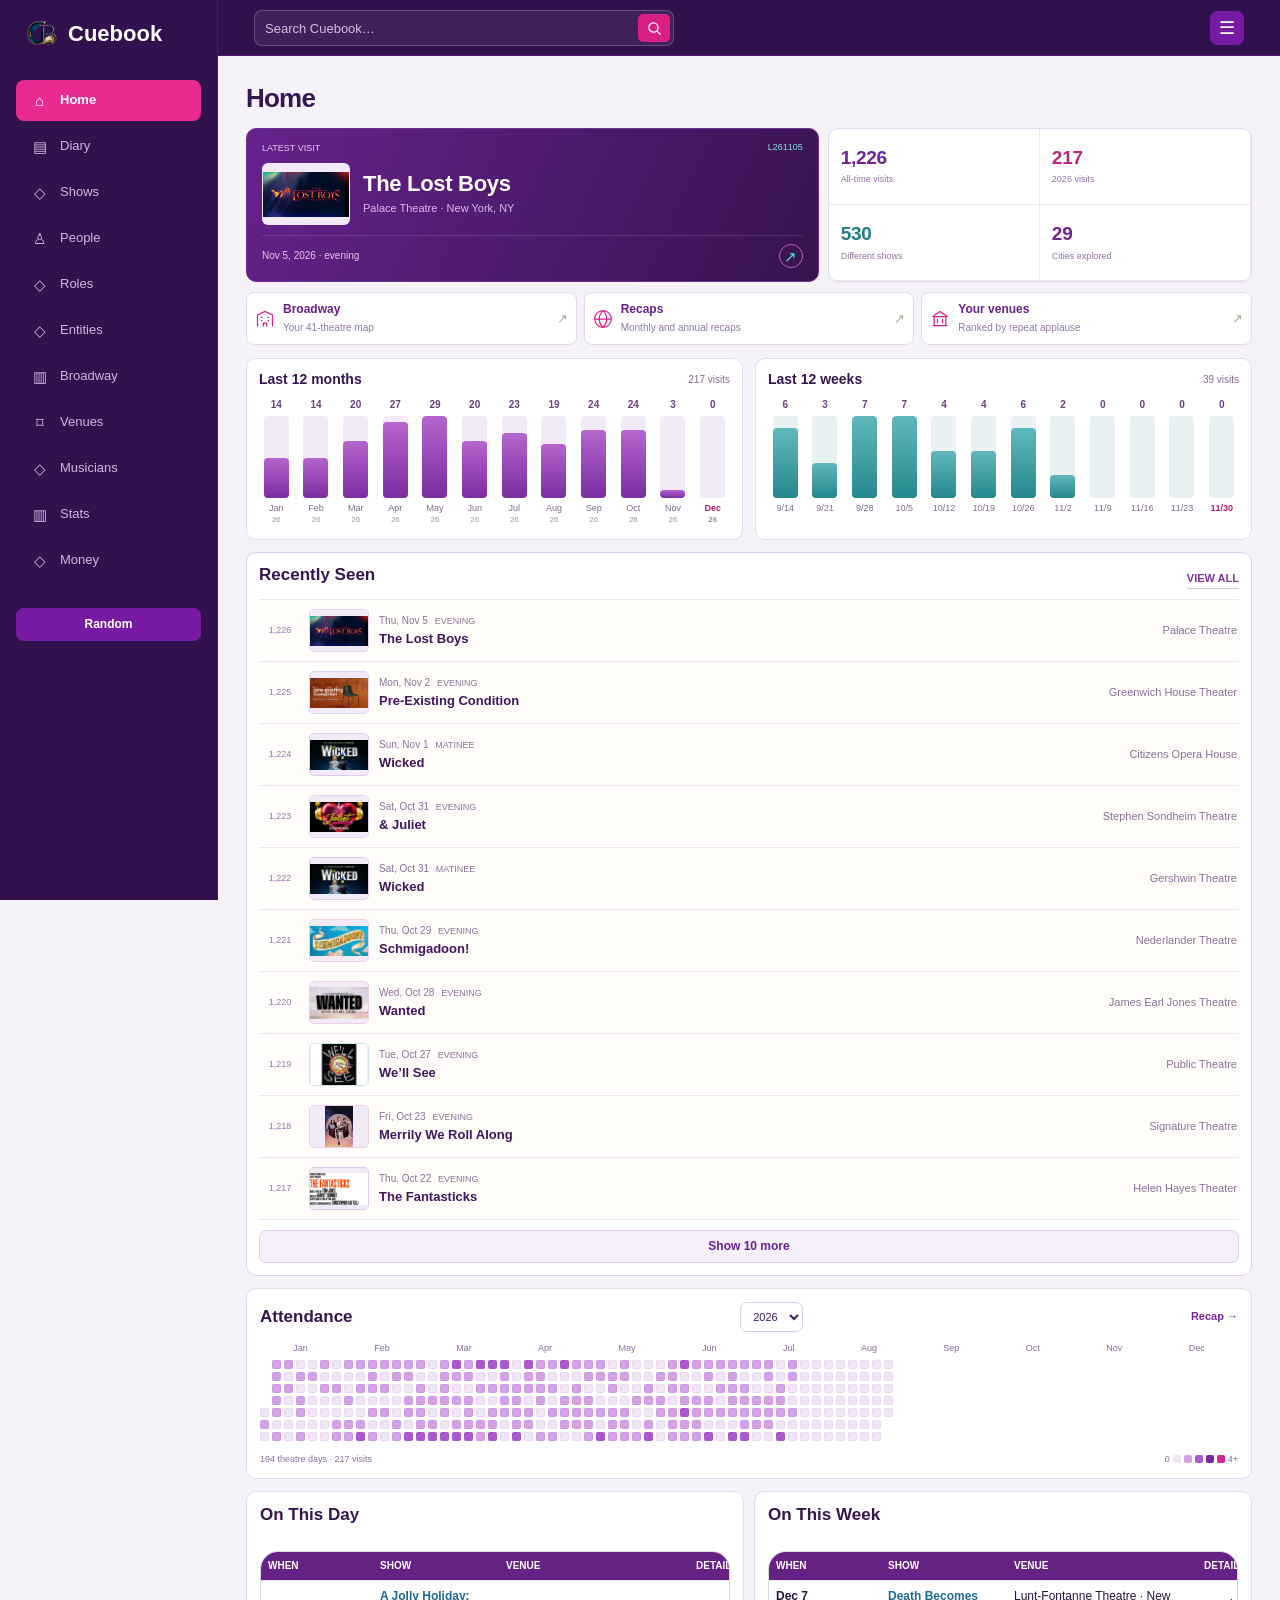
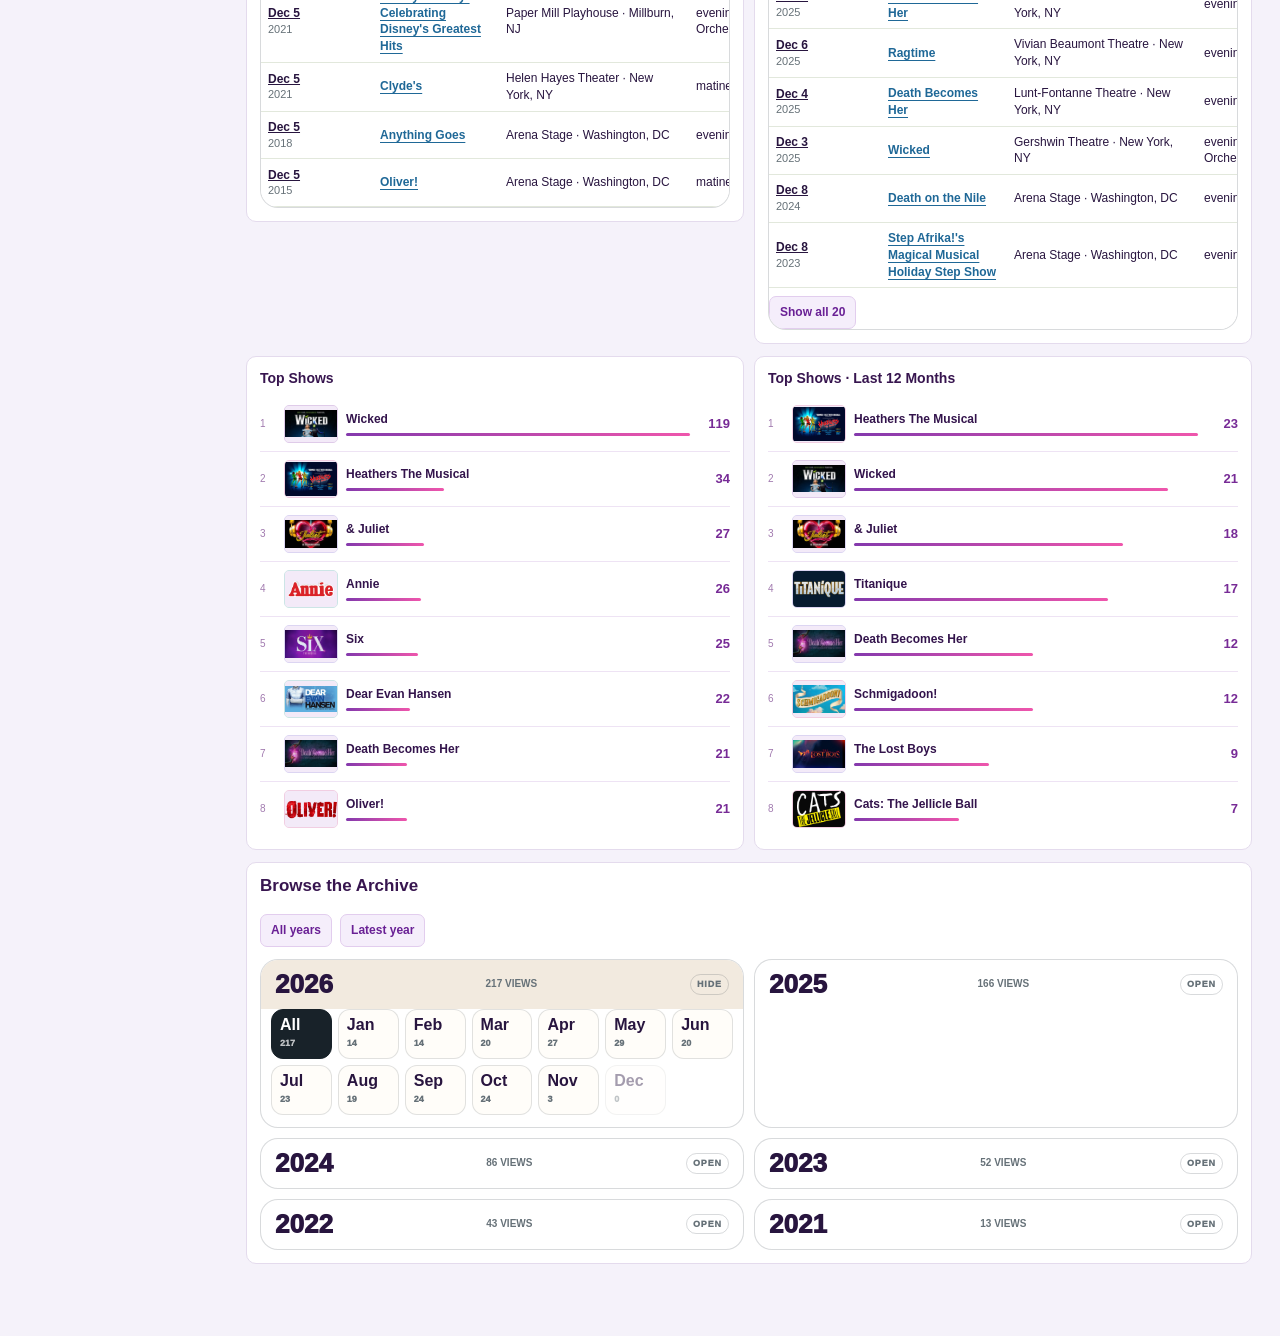
==== index.html @ f93d55ae "Add files via upload" ====
<!doctype html>
<html lang="en">
<head>
<meta charset="utf-8">
<meta http-equiv="Cache-Control" content="no-cache, no-store, must-revalidate">
<meta http-equiv="Pragma" content="no-cache">
<meta http-equiv="Expires" content="0">
<meta name="viewport" content="width=device-width, initial-scale=1">
<meta name="archive-house-build" content="json-b442">
<meta name="cuebook-cast-layout" content="entity-system-b144">
<link rel="icon" href="cuebook-logo.png" type="image/png">
<title>Cuebook</title>
<style>
:root{
  --bg:#f4efe2;--paper:#fffdf7;--paper2:#fff8ea;--ink:#17120b;--muted:#6b614f;--line:rgba(31,22,12,.14);
  --green:#102d28;--green2:#173b33;--gold:#f3cf4c;--gold2:#fff0a6;--cream:#fff6d6;--red:#612121;
  --chip:#f7ead0;--blue:#dfeaf7;--violet:#eee3ff;--shadow:0 18px 45px rgba(31,22,12,.10);--radius:22px;
  font-family:Inter,ui-sans-serif,system-ui,-apple-system,BlinkMacSystemFont,"Segoe UI",sans-serif;
}
*{box-sizing:border-box}html{scroll-behavior:smooth}body{margin:0;color:var(--ink);background:linear-gradient(180deg,#0f2b26 0,#173b33 170px,#f4efe2 170px,#f6edcf 100%);min-height:100vh}
a{color:inherit}button,input,select{font:inherit}.hidden{display:none!important}.sr{position:absolute;left:-9999px}.mono{font-family:ui-monospace,SFMono-Regular,Menlo,monospace}
.top{position:sticky;top:0;z-index:50;background:rgba(15,43,38,.96);color:#fff;border-bottom:1px solid rgba(255,255,255,.14);box-shadow:0 10px 30px rgba(0,0,0,.18);backdrop-filter:blur(12px)}
.topInner{max-width:1280px;margin:0 auto;padding:12px 16px;display:grid;grid-template-columns:auto minmax(240px,1fr) auto;gap:12px;align-items:center}.brand{font-weight:1000;letter-spacing:.16em;text-transform:uppercase;white-space:nowrap}.version{display:inline-flex;margin-left:8px;font-size:11px;letter-spacing:.11em;text-transform:uppercase;border:1px solid rgba(255,255,255,.22);border-radius:999px;padding:4px 8px;color:var(--gold2);vertical-align:middle}.nav{display:flex;gap:7px;flex-wrap:wrap;justify-content:flex-end}.nav a{color:#fff;text-decoration:none;background:rgba(255,255,255,.08);border:1px solid rgba(255,255,255,.14);border-radius:999px;padding:7px 10px;font-size:12px;font-weight:850;letter-spacing:.08em;text-transform:uppercase}.nav a:hover,.nav a.active{background:rgba(243,207,76,.2);border-color:rgba(243,207,76,.45)}
.globalSearch{display:grid;grid-template-columns:minmax(0,1fr) auto;gap:8px}.globalSearch input{width:100%;border:1px solid rgba(255,255,255,.16);border-radius:999px;background:rgba(255,255,255,.1);color:#fff;padding:9px 13px}.globalSearch input::placeholder{color:rgba(255,255,255,.6)}.globalSearch button{border:0;border-radius:999px;background:var(--gold);color:#17120b;font-weight:950;padding:8px 12px;letter-spacing:.06em;text-transform:uppercase}
.wrap{max-width:1280px;margin:0 auto;padding:18px 16px 90px}.hero{background:linear-gradient(135deg,#fff7d3,#fffdf7 55%,#e8f3ed);border:1px solid rgba(30,22,12,.14);border-radius:30px;padding:24px;box-shadow:var(--shadow);margin-bottom:16px;position:relative;overflow:hidden}.hero:after{content:"";position:absolute;right:-70px;top:-80px;width:220px;height:220px;background:radial-gradient(circle,rgba(243,207,76,.38),transparent 68%);pointer-events:none}.hero h1{font-family:Georgia,serif;margin:0;font-size:clamp(42px,6.8vw,90px);line-height:.86;letter-spacing:-.045em;max-width:1000px}.hero p{margin:9px 0 0;color:var(--muted);max-width:860px}.heroSmall h1{font-size:clamp(36px,5vw,68px)}
.toolbar{display:flex;gap:9px;flex-wrap:wrap;margin:12px 0}.toolbar input,.toolbar select{border:1px solid var(--line);border-radius:14px;background:#fff;padding:10px 12px;min-width:160px}.btn{display:inline-flex;align-items:center;justify-content:center;gap:6px;border:0;background:#111;color:#fff;border-radius:14px;padding:10px 13px;font-weight:900;letter-spacing:.07em;text-transform:uppercase;text-decoration:none;cursor:pointer}.btn.secondary{background:#fff;color:#111;border:1px solid var(--line)}.btn.ghost{background:transparent;color:#111;border:1px solid var(--line)}
.stats{display:grid;grid-template-columns:repeat(5,minmax(0,1fr));gap:10px;margin:14px 0}.stat{background:rgba(255,253,247,.9);border:1px solid var(--line);border-radius:19px;padding:14px;box-shadow:0 10px 25px rgba(30,20,10,.04)}.stat b{display:block;font-size:31px;line-height:.92}.stat span{font-size:11px;letter-spacing:.13em;text-transform:uppercase;color:var(--muted);font-weight:950}.stat small{display:block;color:var(--muted);margin-top:4px}
.grid{display:grid;grid-template-columns:repeat(3,minmax(0,1fr));gap:12px}.grid.twoCol{grid-template-columns:repeat(2,minmax(0,1fr))}.card{background:rgba(255,253,247,.92);border:1px solid var(--line);border-radius:var(--radius);box-shadow:0 10px 28px rgba(30,20,10,.06);padding:16px;margin-bottom:14px}.card h2,.card h3{font-family:Georgia,serif;line-height:.95;margin:0 0 12px}.card h2{font-size:31px}.card h3{font-size:24px}.muted{color:var(--muted)}.tiny{font-size:12px;color:var(--muted)}.small{font-size:13px}.count{font-variant-numeric:tabular-nums}.warn{background:#fff2bf;border:1px solid #d4a613;border-radius:15px;padding:12px;color:#3d300a}.error{background:#461111;color:#fff;border-radius:18px;padding:18px;white-space:pre-wrap}.loading{padding:56px;text-align:center;color:#fff}.loading b{display:block;font-family:Georgia,serif;font-size:42px}.loading p{color:rgba(255,255,255,.72)}
.list{display:grid;gap:9px}.row{display:grid;grid-template-columns:minmax(94px,.16fr) minmax(0,1fr) auto;gap:10px;align-items:start;padding:12px;border:1px solid var(--line);border-radius:17px;background:#fffdf9;text-decoration:none}.row:hover{background:#fff7dd}.rowTitle{font-weight:950;font-size:17px}.rowMeta{color:var(--muted);font-size:13px;margin-top:2px}.date{font-weight:950;letter-spacing:.02em}.miniGrid{display:grid;grid-template-columns:repeat(2,minmax(0,1fr));gap:8px}.mini{display:flex;justify-content:space-between;gap:10px;border-bottom:1px solid rgba(30,22,12,.08);padding:7px 0}.mini b{font-weight:900}.bars{display:grid;gap:8px}.bar{display:grid;grid-template-columns:70px minmax(0,1fr) 50px;gap:9px;align-items:center}.bar span:nth-child(2){height:12px;border-radius:999px;background:linear-gradient(90deg,var(--gold),#fff2a8);box-shadow:inset 0 0 0 1px rgba(0,0,0,.08)}
.pill.child{background:#e6eef9}.pill{display:inline-flex;align-items:center;gap:4px;border-radius:999px;padding:3px 7px;background:var(--chip);border:1px solid rgba(30,22,12,.12);font-size:11px;font-weight:900;letter-spacing:.07em;text-transform:uppercase;color:#34291b;white-space:nowrap}.pill.cover{background:#222;color:#fff;border-color:#222}.pill.principal{background:#fff4a8}.pill.ensemble{background:#e7f2ed}.pill.orphan{background:#f4dff1}.pill.notePill{background:#e8edf6}.pill.countBadge{font-size:10px;background:#f8efd9;color:#5a4d35}.pill.countBadge[data-count="0"],.pill.countBadge[data-count="1"]{display:none}
.subhead{margin:22px 0 10px;display:flex;align-items:center;gap:10px}.subhead:after{content:"";height:1px;background:var(--line);flex:1}.subhead h2{font-family:Georgia,serif;font-size:30px;margin:0}.tabs{display:flex;gap:8px;flex-wrap:wrap;margin:12px 0}.tabs a,.tabs button{border:1px solid var(--line);background:#fff;border-radius:999px;padding:7px 11px;text-decoration:none;font-weight:850;font-size:12px;color:#111}.tabs a.active,.tabs button.active{background:#111;color:#fff;border-color:#111}.twoPane{display:grid;grid-template-columns:minmax(0,1fr) 340px;gap:14px}.kv{display:grid;grid-template-columns:125px 1fr;gap:7px 10px;font-size:14px}.kv b{color:#3d3020}.divider{height:1px;background:var(--line);margin:14px 0}
.castRow{display:grid;grid-template-columns:minmax(150px,.34fr) minmax(0,1fr);gap:11px;align-items:start;padding:9px 0;border-bottom:1px solid rgba(30,22,12,.09)}.role{font-weight:950;text-transform:uppercase;letter-spacing:.08em;font-size:12px;color:#433622}.personLine{display:flex;flex-wrap:wrap;gap:7px;align-items:center}.linkBtn{border:0;background:transparent;padding:0;color:#111;font-weight:900;text-align:left;text-decoration:underline;text-decoration-thickness:1px;text-underline-offset:3px;cursor:pointer}.link{font-weight:900;text-decoration:underline;text-decoration-thickness:1px;text-underline-offset:3px}.sep{color:var(--muted);margin:0 2px}.note{font-size:12px;color:var(--muted);margin-top:3px;line-height:1.38}.sectionCard{border:1px solid rgba(30,22,12,.10);border-radius:18px;background:#fffdf9;padding:12px;margin:10px 0}.sectionCard h3{font-size:21px;margin-bottom:6px}.creditGroup{display:grid;grid-template-columns:minmax(150px,.32fr) minmax(0,1fr);gap:10px;padding:7px 0;border-bottom:1px solid rgba(30,22,12,.08)}.creditGroup:last-child,.castRow:last-child{border-bottom:0}.tableWrap{overflow:auto;border:1px solid var(--line);border-radius:18px;background:#fff}.castGrid{border-collapse:separate;border-spacing:0;width:100%;font-size:13px}.castGrid th,.castGrid td{border-bottom:1px solid rgba(30,22,12,.10);border-right:1px solid rgba(30,22,12,.07);padding:8px;vertical-align:top;min-width:132px}.castGrid th{position:sticky;top:50px;background:#102d28;color:#fff;text-align:left;z-index:3}.castGrid th:first-child,.castGrid td:first-child{position:sticky;left:0;background:#fff8dc;z-index:2;min-width:205px}.castGrid th:first-child{z-index:4;background:#102d28}.castGrid tr:hover td{background:#fffdf2}.castGrid tr:hover td:first-child{background:#fff2b6}.empty{padding:28px;text-align:center;color:var(--muted)}.chips{display:flex;gap:6px;flex-wrap:wrap}.sourceText{white-space:pre-wrap;line-height:1.4;background:#fffaf0;border:1px solid var(--line);border-radius:14px;padding:12px;max-height:320px;overflow:auto}.footerNote{margin-top:20px;color:var(--muted);font-size:12px;text-align:center}
.sliderCard{padding:14px 14px 16px}.sliderHead{display:flex;align-items:flex-end;justify-content:space-between;gap:12px;margin-bottom:10px}.sliderHead h2{margin:0}.sliderHint{font-size:11px;text-transform:uppercase;letter-spacing:.12em;font-weight:950;color:var(--muted)}
.rail{display:grid;grid-auto-flow:column;grid-auto-columns:minmax(210px,24%);gap:10px;overflow-x:auto;overscroll-behavior-x:contain;scroll-snap-type:x proximity;padding:2px 2px 10px;margin:0 -2px}.rail.wide{grid-auto-columns:minmax(240px,28%)}.rail::-webkit-scrollbar{height:9px}.rail::-webkit-scrollbar-thumb{background:rgba(30,22,12,.22);border-radius:999px}.rail::-webkit-scrollbar-track{background:rgba(30,22,12,.06);border-radius:999px}
.perfTile{scroll-snap-align:start;display:flex;flex-direction:column;gap:8px;min-height:172px;text-decoration:none;background:linear-gradient(180deg,#fffdf9,#fff5da);border:1px solid rgba(31,22,12,.13);border-radius:18px;padding:12px;box-shadow:0 8px 20px rgba(30,20,10,.05)}.perfTile:hover{transform:translateY(-1px);box-shadow:0 12px 25px rgba(30,20,10,.09)}.perfTile .tileDate{font-size:12px;font-weight:1000;letter-spacing:.11em;text-transform:uppercase;color:#5b4b2e}.perfTile .tileTitle{font-family:Georgia,serif;font-size:23px;line-height:.96;font-weight:900}.perfTile .tileMeta{font-size:12px;color:var(--muted);line-height:1.28}.perfTile .chips{margin-top:auto}.perfTile.compact{min-height:135px}.perfTile.compact .tileTitle{font-size:19px}
.diaryJump{scroll-snap-align:start;min-width:112px;text-decoration:none;border:1px solid rgba(31,22,12,.13);border-radius:18px;background:#fffdf9;padding:12px;box-shadow:0 7px 18px rgba(30,20,10,.04)}.diaryJump b{display:block;font-family:Georgia,serif;font-size:27px;line-height:.9}.diaryJump span{font-size:11px;letter-spacing:.12em;text-transform:uppercase;color:var(--muted);font-weight:950}.diaryJump:hover{background:#fff4c2}.miniRail{display:grid;grid-auto-flow:column;grid-auto-columns:minmax(104px,1fr);gap:8px;overflow-x:auto;scroll-snap-type:x proximity;padding-bottom:8px}
.onThisWrap{display:grid;grid-template-columns:minmax(0,1fr) 260px;gap:12px;align-items:stretch}.todayBadge{background:#102d28;color:#fff;border-radius:20px;padding:16px;display:flex;flex-direction:column;justify-content:center;min-height:130px}.todayBadge b{font-family:Georgia,serif;font-size:42px;line-height:.88}.todayBadge span{color:var(--gold2);font-size:12px;text-transform:uppercase;letter-spacing:.12em;font-weight:950;margin-top:8px}.todayBadge small{color:rgba(255,255,255,.72);margin-top:6px}

@media(max-width:860px){.rail,.rail.wide{grid-auto-columns:minmax(205px,72vw)}.onThisWrap{grid-template-columns:1fr}.todayBadge{min-height:110px}.miniRail{grid-auto-columns:minmax(100px,34vw)}.topInner{grid-template-columns:1fr}.nav{justify-content:flex-start;overflow:auto;flex-wrap:nowrap;padding-bottom:2px}.nav a{white-space:nowrap}.globalSearch{grid-template-columns:1fr auto}.stats{grid-template-columns:repeat(2,minmax(0,1fr))}.grid,.grid.twoCol,.twoPane{grid-template-columns:1fr}.hero{padding:18px}.row{grid-template-columns:1fr}.row .btn{justify-self:start}.castRow,.creditGroup{grid-template-columns:1fr}.kv{grid-template-columns:105px 1fr}.castGrid th,.castGrid td{min-width:116px}.castGrid th:first-child,.castGrid td:first-child{min-width:150px}.bar{grid-template-columns:56px minmax(0,1fr) 42px}.brandLine{display:block}.version{margin:5px 0 0 0}.miniGrid{grid-template-columns:1fr}}

/* Build 62 concise recovery: calm the typography and restore the older compact rhythm. */
body{font-size:14px;line-height:1.38;background:linear-gradient(180deg,#122d28 0,#173b33 132px,#f4efe2 132px,#f6edcf 100%)}
.wrap{max-width:1210px;padding-top:14px}.topInner{max-width:1210px;padding:10px 14px}.brand{font-weight:850;letter-spacing:.12em}.nav a{font-size:11px;padding:6px 9px}.globalSearch input{padding:7px 11px}.globalSearch button{padding:7px 11px;font-size:11px}
.hero{padding:16px 18px;border-radius:22px;margin-bottom:12px}.hero h1{font-size:clamp(31px,4.3vw,58px);line-height:.96;letter-spacing:-.025em}.heroSmall h1{font-size:clamp(28px,3.5vw,46px)}.hero p{font-size:13px;margin-top:6px}
.card{padding:13px 14px;border-radius:18px;margin-bottom:12px}.card h2{font-size:24px;margin-bottom:9px}.card h3{font-size:18px;margin-bottom:7px}.subhead{margin:14px 0 7px}.subhead h2{font-size:22px}.sectionCard{padding:10px;border-radius:15px;margin:8px 0}.sectionCard h3{font-size:17px}.stats{gap:8px;margin:10px 0}.stat{padding:10px;border-radius:15px}.stat b{font-size:24px}.stat span{font-size:10px;letter-spacing:.1em}.btn{padding:7px 10px;border-radius:11px;font-size:11px;letter-spacing:.05em}.toolbar{gap:7px;margin:8px 0}.toolbar input,.toolbar select{padding:7px 9px;border-radius:11px;font-size:13px}
.twoPane{grid-template-columns:minmax(0,1fr) 300px;gap:12px}.kv{grid-template-columns:92px 1fr;font-size:13px;gap:5px 8px}.note{font-size:12px}.tiny{font-size:11px}.small{font-size:12px}.sourceText{font-size:12px;max-height:230px;padding:10px}.sourceText.collapsedSource{max-height:180px}.pill{font-size:10px;padding:2px 6px;font-weight:800;letter-spacing:.05em}.pill.cover{font-size:10px}
.castRow{grid-template-columns:minmax(132px,.28fr) minmax(0,1fr);gap:9px;padding:6px 0}.role{font-size:11px;font-weight:800;letter-spacing:.055em}.personLine{gap:5px}.linkBtn,.link{font-weight:750;text-decoration-thickness:1px}.row{padding:9px;border-radius:14px;gap:8px}.rowTitle{font-weight:800;font-size:15px}.rowMeta{font-size:12px}.date{font-weight:800}.mini{padding:5px 0}.mini b{font-weight:800}.creditGroup{grid-template-columns:minmax(128px,.28fr) minmax(0,1fr);padding:5px 0;gap:8px}
.castGrid{font-size:12px}.castGrid th,.castGrid td{padding:6px;min-width:100px}.castGrid th{top:43px}.castGrid th:first-child,.castGrid td:first-child{min-width:155px}.tableWrap{border-radius:15px}.grid{gap:10px}.grid.twoCol{gap:10px}.rail{grid-auto-columns:minmax(190px,22%)}.rail.wide{grid-auto-columns:minmax(215px,26%)}.perfTile{min-height:142px;padding:10px;border-radius:15px}.perfTile .tileTitle{font-size:19px}.perfTile .tileMeta{font-size:11px}.perfTile.compact{min-height:112px}.perfTile.compact .tileTitle{font-size:17px}.diaryJump{padding:10px;border-radius:15px}.diaryJump b{font-size:22px}
details.compactDetails summary{cursor:pointer;font-weight:850;list-style:none;display:flex;justify-content:space-between;gap:8px;align-items:center}details.compactDetails summary::-webkit-details-marker{display:none}details.compactDetails summary:after{content:"show";font-size:10px;text-transform:uppercase;letter-spacing:.08em;color:var(--muted);border:1px solid var(--line);border-radius:999px;padding:2px 6px}details.compactDetails[open] summary:after{content:"hide"}.programActions{display:flex;flex-wrap:wrap;gap:7px;margin:8px 0 2px}.programActions .btn{font-size:10px}.sectionIntro{font-size:12px;color:var(--muted);margin:-4px 0 7px}
@media(max-width:860px){body{font-size:13px}.twoPane{grid-template-columns:1fr}.card h2{font-size:22px}.subhead h2{font-size:20px}.castRow,.creditGroup{grid-template-columns:1fr}.rail,.rail.wide{grid-auto-columns:minmax(190px,72vw)}.castGrid th,.castGrid td{min-width:92px}.castGrid th:first-child,.castGrid td:first-child{min-width:135px}.top{position:relative}.castGrid th{top:0}}


/* Build 63: recovered performance sections, compact actions, cleaner data density */
.hero.heroSmall{padding:18px 20px;border-radius:24px}.hero.heroSmall h1{font-size:clamp(30px,4.4vw,58px);letter-spacing:-.035em}.hero.heroSmall p{font-size:14px;line-height:1.35}
.card h2{font-size:26px}.card h3{font-size:20px}.subhead{margin:16px 0 8px}.subhead h2{font-size:24px}.sectionIntro{font-size:12px;color:var(--muted);margin:-2px 0 8px}.sectionCard{padding:10px 12px}.castRow{grid-template-columns:minmax(138px,.32fr) minmax(0,1fr);padding:7px 0}.creditGroup{grid-template-columns:minmax(145px,.28fr) minmax(0,1fr);padding:6px 0}.creditGroup .note{margin-top:1px}.link,.linkBtn{font-weight:820}.programActions{position:sticky;top:62px;z-index:8;background:rgba(244,239,226,.92);backdrop-filter:blur(10px);padding:8px 0;margin:-4px 0 8px}.programActions .btn{padding:8px 10px;font-size:11px;border-radius:999px}.anchorTabs{display:flex;gap:6px;flex-wrap:wrap;margin:8px 0 12px}.anchorTabs a{font-size:11px;text-transform:uppercase;letter-spacing:.09em;font-weight:900;text-decoration:none;border:1px solid var(--line);background:#fff;border-radius:999px;padding:6px 9px}.compactTable{width:100%;border-collapse:collapse;font-size:13px}.compactTable th,.compactTable td{border-bottom:1px solid rgba(30,22,12,.09);padding:7px;text-align:left;vertical-align:top}.compactTable th{font-size:11px;text-transform:uppercase;letter-spacing:.09em;color:var(--muted)}.creditDetails{border-top:1px solid rgba(30,22,12,.08);padding:8px 0}.creditDetails summary{cursor:pointer;font-weight:950;letter-spacing:.03em}.creditDetails[open] summary{margin-bottom:5px}.songAct{font-size:12px;letter-spacing:.13em;text-transform:uppercase;color:var(--muted);font-weight:950;margin:14px 0 4px}.songRow{display:grid;grid-template-columns:minmax(160px,.4fr) minmax(0,1fr);gap:10px;border-bottom:1px solid rgba(30,22,12,.08);padding:6px 0}.songTitle{font-weight:900}.relatedList{display:grid;gap:7px}.relatedPerf{display:grid;grid-template-columns:74px minmax(0,1fr);gap:8px;padding:7px;border:1px solid rgba(30,22,12,.10);border-radius:13px;background:#fffdf9;text-decoration:none}.relatedPerf b{font-size:12px}.relatedPerf span{font-size:12px;color:var(--muted)}.dataWeb{display:grid;grid-template-columns:repeat(4,minmax(0,1fr));gap:8px}.dataNode{border:1px solid var(--line);border-radius:16px;padding:10px;background:#fffdf9}.dataNode b{display:block;font-size:22px;line-height:1}.dataNode span{font-size:11px;text-transform:uppercase;letter-spacing:.1em;color:var(--muted);font-weight:900}.exportNote{font-size:11px;color:var(--muted);margin-top:4px}
.menuPanel[hidden],.menuBackdrop[hidden]{display:none!important}
@media(max-width:760px){.programActions{position:static}.twoPane{grid-template-columns:1fr}.dataWeb{grid-template-columns:repeat(2,minmax(0,1fr))}.songRow{grid-template-columns:1fr}.relatedPerf{grid-template-columns:62px 1fr}.castRow,.creditGroup{grid-template-columns:1fr}.role{font-size:11px}.topInner{grid-template-columns:1fr}.nav{justify-content:flex-start}.globalSearch{order:3}.hero h1{font-size:clamp(36px,15vw,74px)}}
@media print{.top,.programActions,.anchorTabs,.btn,.nav,.globalSearch{display:none!important}body{background:#fff}.wrap{max-width:none;padding:0}.card,.hero{box-shadow:none;border-color:#bbb}.twoPane{grid-template-columns:1fr}.sourceText{max-height:none}}



/* Build 74: compact database polish, entity drawers, vertical cast lists */
.dbMicro{font-family:ui-monospace,SFMono-Regular,Menlo,monospace;font-size:9px;line-height:1.35;text-transform:uppercase;letter-spacing:.08em;color:rgba(49,38,24,.58);margin:-6px 0 8px;display:flex;gap:7px;flex-wrap:wrap}.dbMicro span{border:1px solid rgba(31,22,12,.10);background:rgba(255,253,247,.62);border-radius:999px;padding:2px 6px}.factsPanel{display:grid;grid-template-columns:repeat(4,minmax(0,1fr));gap:7px;margin:8px 0 10px}.fact{border:1px solid rgba(31,22,12,.12);background:rgba(255,253,247,.88);border-radius:14px;padding:8px 9px;min-height:48px}.fact b{display:block;font-size:9px;text-transform:uppercase;letter-spacing:.12em;color:var(--muted);font-weight:950;margin-bottom:2px}.fact span{font-size:12px;font-weight:750;line-height:1.28}.entityDrawer{display:inline-block;max-width:100%}.entityDrawer summary{list-style:none;display:inline-flex;align-items:center;gap:5px;max-width:100%;cursor:pointer;border:1px solid rgba(31,22,12,.12);background:#fff7dd;border-radius:999px;padding:3px 7px;font-size:11px;font-weight:850;line-height:1.2}.entityDrawer summary::-webkit-details-marker{display:none}.entityDrawer summary:after{content:"▾";font-size:9px;color:var(--muted)}.entityDrawer[open] summary{background:#111;color:#fff;border-color:#111}.entityDrawer[open] summary:after{content:"▴";color:#fff}.entityType{font-family:ui-monospace,SFMono-Regular,Menlo,monospace;font-size:8px;text-transform:uppercase;letter-spacing:.08em;opacity:.72}.entityDrawerBody{position:relative;z-index:5;margin-top:5px;border:1px solid rgba(31,22,12,.12);background:#fffdf7;border-radius:13px;padding:8px;width:min(285px,84vw);box-shadow:0 14px 34px rgba(31,22,12,.12);font-size:11px;line-height:1.32}.entityDrawerBody .btn{font-size:9px;padding:5px 7px;margin-top:6px}.entityFacts{display:grid;grid-template-columns:72px 1fr;gap:3px 6px;margin-top:5px}.entityFacts b{font-size:9px;text-transform:uppercase;letter-spacing:.08em;color:var(--muted)}.entityFacts span{font-size:11px}.entityPageMeta{margin:8px 0 12px}.entityPageMeta .factsPanel{grid-template-columns:repeat(5,minmax(0,1fr))}.profileLinkInline{display:inline-flex;margin-top:4px}.sectionCard.castSliderWrap{background:transparent;border:0;padding:0}.compactTable td{overflow:visible}.card.compactTop{padding:10px 12px}.card.compactTop h3{font-size:16px;margin-bottom:6px}.programActions{top:50px}.castGrid .linkBtn{font-weight:780}.castGrid .entityDrawer summary{font-size:10px;padding:2px 6px}.entityDrawerBody .dbMicro{margin:0 0 4px}
@media(max-width:860px){.factsPanel,.entityPageMeta .factsPanel{grid-template-columns:repeat(2,minmax(0,1fr))}.entityDrawerBody{width:min(270px,86vw)}.dbMicro{font-size:8px}.fact span{font-size:11px}}


/* Build 74: Cuebook identity + restored menu */
:root{--cue-ink:#14110b;--cue-green:#0d2c25;--cue-green2:#143b32;--cue-yellow:#fff064;--cue-cream:#fffdf3;--cue-paper:#fffaf0;--cue-line:rgba(26,21,10,.14);--cue-shadow:0 18px 45px rgba(23,18,7,.11)}
body{background:linear-gradient(90deg,#f3eedf 0,#fffbe9 48%,#eef4ea 100%);font-size:13px}.top.cueTop{background:linear-gradient(135deg,#082620,#123b31 65%,#0b211d);border-bottom:1px solid rgba(255,240,100,.24);box-shadow:0 8px 26px rgba(3,16,14,.18);position:sticky;top:0;z-index:50}.cueTopInner{display:grid;grid-template-columns:auto minmax(220px,1fr) auto;align-items:center;gap:12px}.brand.cueBrand{display:inline-flex;align-items:center;gap:9px;color:#fff;text-decoration:none;letter-spacing:.08em;text-transform:uppercase}.cueBrand .mark{display:inline-grid;place-items:center;width:31px;height:31px;border:1px solid rgba(255,240,100,.6);border-radius:10px;color:var(--cue-yellow);font-weight:950;font-size:12px}.cueLogo{width:42px;height:42px;object-fit:contain;display:block;flex:none;filter:drop-shadow(0 2px 10px rgba(0,0,0,.16))}.brandWord{display:block;min-width:0}.cueBrand b{display:block;font-size:17px;line-height:1;letter-spacing:.12em}.cueBrand small{display:block;font-size:9px;letter-spacing:.13em;color:rgba(255,255,255,.72);margin-top:3px;text-transform:none}.menuHeadBrand{display:flex;align-items:center;gap:10px;min-width:0}.menuLogo{width:36px;height:36px;object-fit:contain;display:block;flex:none}.loadingLogo{width:78px;height:78px;object-fit:contain;display:block;margin:0 auto 14px}.version{background:#050505;border-color:rgba(255,240,100,.38);color:var(--cue-yellow);font-size:9px}.cueSearch input{background:rgba(255,255,255,.08);color:#fff;border-color:rgba(255,255,255,.18);height:32px}.cueSearch input::placeholder{color:rgba(255,255,255,.55)}.cueSearch button,.menuButton{height:32px;border:1px solid rgba(255,240,100,.38);background:#050505;color:var(--cue-yellow);border-radius:999px;padding:0 12px;font-size:10px;font-weight:950;letter-spacing:.12em;text-transform:uppercase;box-shadow:0 2px 0 rgba(255,240,100,.18)}.cueNav{grid-column:1/-1;justify-content:flex-start;overflow:auto;scrollbar-width:thin}.cueNav a{font-size:10px;padding:5px 9px;background:rgba(255,255,255,.055)}.menuButton{position:fixed;right:14px;top:13px;z-index:75}.menuBackdrop{position:fixed;inset:0;background:rgba(0,0,0,.28);backdrop-filter:blur(2px);opacity:0;transition:opacity .18s ease;z-index:80}.menuBackdrop.open{opacity:1}.menuPanel{position:fixed;z-index:90;top:0;right:0;height:100vh;width:min(360px,88vw);background:#fffaf0;border-left:1px solid var(--cue-line);box-shadow:-25px 0 60px rgba(0,0,0,.24);transform:translateX(104%);transition:transform .18s ease;padding:16px;display:flex;flex-direction:column;gap:12px}.menuPanel.open{transform:translateX(0)}.menuHead{display:flex;align-items:flex-start;justify-content:space-between;gap:10px;border-bottom:1px solid var(--cue-line);padding-bottom:10px}.menuHead b{font-size:26px;line-height:1;letter-spacing:.08em;text-transform:uppercase}.menuHead small{display:block;color:var(--muted);font-size:11px;margin-top:4px}.menuHead button{width:34px;height:34px;border-radius:999px;border:1px solid var(--cue-line);background:#111;color:#fff;font-size:22px;line-height:1}.menuMeta{display:flex;gap:6px;flex-wrap:wrap}.menuMeta span,.microId,.dbMicro span{font-family:ui-monospace,SFMono-Regular,Menlo,monospace;font-size:9px;letter-spacing:.09em;text-transform:uppercase;color:rgba(42,34,18,.62);background:rgba(255,240,100,.3);border:1px solid var(--cue-line);border-radius:999px;padding:3px 7px}.menuLinks{display:grid;gap:7px}.menuLinks a{display:flex;justify-content:space-between;align-items:center;text-decoration:none;color:var(--cue-ink);font-weight:900;letter-spacing:.05em;text-transform:uppercase;background:#fff;border:1px solid var(--cue-line);border-radius:14px;padding:10px 12px}.menuLinks a:after{content:"›";color:var(--muted)}.menuNote{margin-top:auto;color:var(--muted);font-size:12px;line-height:1.4;background:#fff;border:1px solid var(--cue-line);border-radius:14px;padding:11px}.wrap{max-width:1240px}.hero{background:linear-gradient(135deg,#fff767 0%,#fff8b7 48%,#ecf3e8 100%);border-color:rgba(13,44,37,.2);box-shadow:var(--cue-shadow)}.hero h1{letter-spacing:.06em}.card{box-shadow:0 8px 26px rgba(23,18,7,.06)}.sectionTitle h2,.card h2{letter-spacing:.035em}.castBoardRail,.perfRail,.miniRail,.homeRail{scrollbar-color:rgba(13,44,37,.35) transparent}.castBoardCard{background:linear-gradient(180deg,#fffdf6,#fff9e9);box-shadow:0 5px 15px rgba(23,18,7,.06)}.castBoardRole{background:#0e2f28;color:#fff;letter-spacing:.1em}.castBoardName{font-size:14px}.entityDrawer summary{background:#fff4bd;border-color:rgba(13,44,37,.16)}.entityDrawer[open] summary{background:#0d2c25;color:#fff}.footerNote{font-family:ui-monospace,SFMono-Regular,Menlo,monospace;font-size:10px;letter-spacing:.08em;text-transform:uppercase;color:rgba(42,34,18,.5)}
.menuPanel[hidden],.menuBackdrop[hidden]{display:none!important}
@media(max-width:760px){.cueTopInner{grid-template-columns:1fr}.menuButton{top:10px;right:10px}.cueSearch{grid-template-columns:1fr auto}.cueNav{padding-right:86px}.cueBrand b{font-size:15px}.topInner{padding-right:96px}.hero h1{font-size:clamp(30px,13vw,64px)}}


/* Build 74: cleaned vertical lobby-board cast lists. No sideways cast/cover rails. */
.castListBlock{border:1px solid rgba(31,22,12,.13);border-radius:18px;background:rgba(255,253,247,.82);overflow:hidden;margin:10px 0 16px;box-shadow:0 8px 20px rgba(31,22,12,.045)}
.castListHead{display:flex;align-items:center;justify-content:space-between;gap:10px;padding:13px 16px 9px;border-bottom:1px solid rgba(31,22,12,.13);background:linear-gradient(90deg,rgba(255,234,86,.22),rgba(255,253,247,.72))}
.castListHead h3{font-family:var(--font-ui);font-size:15px;line-height:1.1;margin:0;text-transform:uppercase;letter-spacing:.14em;font-weight:950}.castListHead .sectionIntro{font-size:11px;color:var(--muted);margin-top:4px;letter-spacing:0;text-transform:none;font-weight:650}.castListCount{min-width:30px;height:30px;padding:0 8px;display:inline-flex;align-items:center;justify-content:center;border-radius:999px;background:#111;color:#fff;border:2px solid var(--gold);font-size:12px;font-weight:950;box-shadow:0 3px 0 rgba(31,22,12,.18)}
.castList{display:block}

.castList .entityDrawer,.coverList .entityDrawer{display:block;max-width:100%}.castList .entityDrawer summary,.coverList .entityDrawer summary{display:flex;align-items:center;gap:6px;width:fit-content;max-width:100%;border:0;background:transparent;border-radius:0;padding:0;font-size:14px;font-weight:950;text-decoration:none;letter-spacing:.02em;color:#111}.castList .entityDrawer summary:after,.coverList .entityDrawer summary:after{content:"▾";font-size:9px;color:var(--muted);margin-left:4px}.castList .entityDrawer[open] summary,.coverList .entityDrawer[open] summary{background:transparent;color:#111;border:0}.castList .entityType,.coverList .entityType{display:none}.castList .entityDrawerBody,.coverList .entityDrawerBody{position:absolute;margin-top:8px;width:min(320px,86vw)}
.castList .pill.cover,.coverList .pill.cover{background:#178ae8;color:white;border-color:#178ae8;font-weight:950}.castList .pill.ensemble,.coverList .pill.ensemble{background:#fff;color:#111;border-color:rgba(31,22,12,.28)}
.card.castListCard{padding:14px}.card.castListCard>h2{font-size:24px;margin-bottom:2px}.card.castListCard>.tiny{margin-bottom:10px}.coverListHint{font-size:11px;color:var(--muted);margin:2px 0 10px}.castList .note,.coverList .note{font-size:10px;color:var(--muted);font-weight:650;letter-spacing:0;text-transform:none;margin-top:4px}.castListSpacer{height:4px}@media(max-width:860px){.castListHead{padding:12px 12px 8px}.castListHead h3{font-size:14px}.castListCount{min-width:27px;height:27px;font-size:11px}.card.castListCard{padding:12px}.card.castListCard>h2{font-size:22px}.castList .entityDrawerBody,.coverList .entityDrawerBody{right:8px;left:auto}}


/* Build 74 hard cleanup: cast/cover are vertical board lists only. Homepage rails remain for diary/recent/on-this-day. */
.card.castListCard{overflow:visible}
.castList,.coverList{display:block;overflow:visible;max-width:100%}

.card.castListCard .rail,.card.castListCard .castRail,#covers .rail,#covers .castRail{display:block!important;overflow:visible!important}
.card.castListCard .castTile,#covers .castTile{display:grid!important;width:100%!important;min-height:0!important}


/* Build 74: homepage compaction + vertical row cleanup */
.hero.homeHero{padding:18px 20px;margin-bottom:12px}
.hero.homeHero h1{font-size:clamp(30px,8vw,46px);letter-spacing:.02em;line-height:.98}
.hero.homeHero p{font-size:13px;margin-top:6px}
.stats.homeStats{grid-template-columns:repeat(4,minmax(0,1fr));gap:7px;margin:10px 0 12px}
.stats.homeStats .stat{padding:9px 10px;border-radius:14px}
.stats.homeStats .stat b{font-size:20px;line-height:1}
.stats.homeStats .stat span{font-size:8px;letter-spacing:.12em}
.dataWeb,#map{display:none!important}



.entityTrail{margin-top:7px;border-top:1px solid rgba(31,22,12,.10);padding-top:6px;display:grid;gap:4px}
.entityTrailTitle{font-size:9px;text-transform:uppercase;letter-spacing:.1em;color:var(--muted);font-weight:950}
.entityTrailRow{display:grid;grid-template-columns:62px minmax(0,1fr);gap:6px;font-size:10px;line-height:1.25;text-decoration:none;color:inherit;border-radius:8px;padding:2px}
.entityTrailRow:hover{background:#fff4bd}
.entityTrailDate{font-family:ui-monospace,SFMono-Regular,Menlo,monospace;color:var(--muted)}
.entityTrailRole{font-weight:850}.onForTag{display:inline-block;margin-left:4px;color:var(--muted);font-size:10px;font-weight:720;letter-spacing:.01em;white-space:nowrap}
.entityTrailShow{color:var(--muted);font-size:9px}
.card.castListCard>.tiny{display:none}
@media(max-width:760px){.stats.homeStats{grid-template-columns:repeat(4,minmax(0,1fr));gap:5px}.stats.homeStats .stat{padding:7px 6px}.stats.homeStats .stat b{font-size:17px}.stats.homeStats .stat span{font-size:7px}.hero.homeHero h1{font-size:clamp(28px,8vw,40px)}}


/* Build 75: deploy-check cleanup. No Data Map render, one-row home stats, vertical-list IDs cleaned. */
.homeStats{grid-template-columns:repeat(4,minmax(0,1fr))!important;gap:8px!important}
.homeStats .stat{padding:9px 10px!important;border-radius:14px!important;min-width:0}
.homeStats .stat b{font-size:clamp(18px,5vw,25px)!important;line-height:.95!important}
.homeStats .stat span{font-size:8px!important;letter-spacing:.09em!important;white-space:nowrap}


/* Data Map was intentionally removed from performance pages; leave no active data-map view hooks. */


/* Build 77: Wicked cleanup plus compact cover and credit sections. */
.creditListBlock .castListHead{background:linear-gradient(90deg,rgba(255,234,86,.17),rgba(255,253,247,.82))}.creditListBlock .castListCount{background:#0d2c25}.creditList{display:block}.creditList .entityDrawer{display:block;max-width:100%}.creditList .entityDrawer summary{display:flex;align-items:center;gap:6px;width:fit-content;max-width:100%;border:0;background:transparent;border-radius:0;padding:0;font-size:13px;font-weight:950;text-decoration:none;letter-spacing:.02em;color:#111}.creditList .entityDrawer summary:after{content:"▾";font-size:9px;color:var(--muted);margin-left:4px}.creditList .entityDrawer[open] summary{background:transparent;color:#111;border:0}.creditList .entityType{display:none}.creditList .entityDrawerBody{position:absolute;margin-top:8px;width:min(320px,86vw)}.creditList .note{font-size:10px;color:var(--muted);font-weight:650;margin-top:4px}.jpgHint{font-size:10px;color:var(--muted);margin-top:5px}.btn.downloadJpg{background:#0d2c25;color:#fff;border-color:#0d2c25}@media(max-width:860px){.creditList .entityDrawerBody{right:8px;left:auto}}

/* Build 77: compact cover list + clean credit tables */
.coverList.simpleCoverList{display:block}




.simpleCoverList .coverRoleText{display:block;font-weight:950;text-transform:uppercase;color:#1d160c;line-height:1.2}


.simpleCoverList .entityDrawer summary{border:0;background:transparent;border-radius:0;padding:0;font-size:12px;font-weight:850;text-decoration:underline;text-underline-offset:2px}
.simpleCoverList .entityDrawer[open] summary{background:transparent;color:#111}

.coverCompact .castListHead{padding:10px 12px 7px}
.coverCompact .castListHead h3{font-size:15px}
.coverCompact .sectionIntro{font-size:11px}

.creditList .note.sourceNote{display:none}
.creditList .entityDrawer summary{font-size:12px}
.creditListBlock .sectionIntro{max-width:72ch}



/* Build 81: narrow, quieter typography + drawer seen-history cleanup */
:root{
  --radius:18px;
  font-family:"Aptos Narrow","Arial Narrow","Liberation Sans Narrow","Roboto Condensed","HelveticaNeue-CondensedBold","Helvetica Neue",Arial,sans-serif;
}
body,button,input,select{
  font-family:"Aptos Narrow","Arial Narrow","Liberation Sans Narrow","Roboto Condensed","Helvetica Neue",Arial,sans-serif!important;
  font-size:12px;
  font-stretch:condensed;
}
.hero{padding:16px 18px!important;border-radius:22px}
.hero h1,.card h2,.card h3,.subhead h2,.menuHead b,.loading b{
  font-family:"Aptos Narrow","Arial Narrow","Liberation Sans Narrow","Roboto Condensed","Helvetica Neue",Arial,sans-serif!important;
  font-weight:780!important;
  letter-spacing:.015em!important;
}
.hero h1{font-size:clamp(28px,5vw,54px)!important;line-height:1.02!important}
.hero p,.sectionIntro,.coverListHint,.sliderHint,.menuNote,.cueBrand small,.menuHead small{display:none!important}
.card h2{font-size:24px!important}
.card h3{font-size:18px!important}
.rowTitle{font-size:15px!important;font-weight:780!important}
.rowMeta,.tiny,.note{font-size:11px!important}

.btn{font-size:10px!important;padding:8px 11px!important}
.stat{padding:10px 11px!important;border-radius:15px!important}
.stat b{font-size:24px!important}
.card{border-radius:18px!important;padding:13px!important}
.row{border-radius:14px!important;padding:10px!important}
.castListHead{padding:9px 11px 7px!important}

.entityFacts .roleBits{display:flex;flex-wrap:wrap;gap:3px}
.seenRoleBit{display:inline-flex;align-items:flex-start;gap:3px;margin-right:3px}.trackMiniStack{display:inline-grid;gap:2px;margin-left:2px}.trackMini{display:inline-flex;align-items:center;gap:3px;font-size:9px!important;font-weight:650!important;color:var(--muted);letter-spacing:.01em;line-height:1.15}.personRoleChips .seenRoleBit{border:1px solid rgba(31,22,12,.12);background:#fff4bd;border-radius:12px;padding:6px 8px;margin:0;max-width:100%}.personRoleChips{align-items:flex-start}.trackTag{font-size:9px}
.entityTrailBadge{font-size:8px!important;padding:1px 4px!important;line-height:1.1}
.entityTrailRole{display:inline-flex;align-items:center;gap:4px;flex-wrap:wrap}
.entityDrawerBody{font-size:10px!important}
@media(max-width:760px){
  body{font-size:11.5px}
  .hero h1{font-size:clamp(26px,8vw,40px)!important}
  .card h2{font-size:21px!important}
  .card h3{font-size:16px!important}
}

/* Build 86: keep performance cast pages exact, but remove duplicate ensemble/cover clutter. */








.trackMini{background:rgba(255,255,255,.52);border:1px solid rgba(31,22,12,.10);border-radius:8px;padding:2px 5px;}
.personRoleChips .seenRoleBit{gap:5px;}




/* Build 87: restore performance badges, prevent page-wide sideways drift, and highlight cover cells in show grids. */
html,body{max-width:100%;overflow-x:hidden;}
.top.cueTop{left:0;right:0;width:100%;max-width:100vw;overflow:hidden;}
.topInner,.cueTopInner,.topInner>*,.cueTopInner>*,.wrap,.grid,.grid>* ,.twoPane,.twoPane>*,.card,.sliderCard,.tableWrap{min-width:0;max-width:100%;}
.cueNav{max-width:100%;overflow-x:auto;overflow-y:hidden;-webkit-overflow-scrolling:touch;}
.rail,.rail.wide,.homeRail,.perfRail,.miniRail,.castBoardRail{width:100%;max-width:100%;overflow-x:auto;overflow-y:hidden;-webkit-overflow-scrolling:touch;}
.sliderCard{overflow:hidden;}
.tableWrap{width:100%;overflow:auto;-webkit-overflow-scrolling:touch;}
@media(max-width:760px){.cueTopInner{grid-template-columns:minmax(0,1fr)!important}.cueSearch{max-width:calc(100vw - 32px)}.cueNav{padding-right:88px}.globalSearch input{min-width:0}.hero,.card{max-width:100%}}





.roleBadgeLine{display:flex;gap:5px;flex-wrap:wrap;margin-top:2px;}
.castListBlock.ensemble .pill.ensemble{display:inline-flex!important;}
.castList .pill.cover,.coverList .pill.cover,.entityDrawer summary .pill.cover{background:#178ae8!important;color:white!important;border-color:#178ae8!important;font-weight:950!important;}
.entityDrawer summary .pill.cover{font-size:10px!important;padding:2px 6px!important;}



.castGridCoverCell{background:linear-gradient(180deg,rgba(23,138,232,.16),rgba(255,253,247,.88))!important;box-shadow:inset 3px 0 0 #178ae8;}
.castGridCoverCell .linkBtn{font-weight:950;}
.gridCoverBadge{font-size:9px!important;padding:1px 5px!important;vertical-align:middle;margin-right:3px;}
.gridOnFor{font-size:10px;color:var(--muted);margin:2px 0 4px 0;line-height:1.15;}
.castGrid th{white-space:normal;overflow-wrap:anywhere;}
.castGrid td{overflow-wrap:anywhere;}


/* Build 90: added CATS: The Jellicle Ball 2026-07-01 entry; retained cast badges/scroller fixes. */
html,body,#app{width:100%;max-width:100%;overflow-x:hidden!important;}
.wrap,main,aside,section,.card,.hero,.twoPane,.grid,.grid>*{min-width:0;max-width:100%;}
.programActions,.anchorTabs,.tabs,.toolbar{max-width:100%;overflow-x:auto;overflow-y:hidden;-webkit-overflow-scrolling:touch;overscroll-behavior-x:contain;}
.programActions .btn,.anchorTabs a,.tabs a,.tabs button{flex:0 0 auto;}
.rail,.miniRail,.homeRail,.perfRail,.castBoardRail{max-width:100%;contain:inline-size;overscroll-behavior-x:contain;}
.sliderCard{overflow:hidden!important;}





.roleBadgeLine{display:none!important;}
.castList .pill.principal,.castList .pill.ensemble,.castList .pill.orphan{display:none!important;}


.entityTrailDate{white-space:nowrap;}
.entityDrawerBody{max-width:calc(100vw - 32px);}
.personRoleChips .seenRoleBit{max-width:100%;}
@media(max-width:860px){
  
  
  
  .programActions,.anchorTabs{padding-bottom:4px;}
}


/* Build 97: all-sans typography + restored monthly trend on home. */
:root{
  --font-ui:"Aptos Narrow","Arial Narrow","Liberation Sans Narrow","Roboto Condensed","Helvetica Neue",Arial,ui-sans-serif,system-ui,-apple-system,BlinkMacSystemFont,"Segoe UI",sans-serif;
}

.hero h1,.card h2,.card h3,.subhead h2,.perfTile .tileTitle,.diaryJump b,.todayBadge b,.loading b{
  font-family:var(--font-ui)!important;
}
.monthTrendCard{overflow:hidden}
.monthTrend{display:grid;grid-template-columns:repeat(24,minmax(0,1fr));gap:7px;align-items:end;min-height:150px;padding:6px 2px 0}
.monthBarItem{min-width:0;display:grid;grid-template-rows:122px auto;gap:5px;align-items:end}
.monthBarTrack{height:122px;display:flex;align-items:flex-end;border-bottom:1px solid rgba(31,22,12,.18);background:linear-gradient(180deg,rgba(255,255,255,.54),rgba(255,246,210,.42));border-radius:10px 10px 3px 3px;padding:4px;position:relative;overflow:hidden}
.monthBarFill{width:100%;border-radius:8px 8px 3px 3px;background:linear-gradient(180deg,var(--gold),#fff1a0);box-shadow:inset 0 0 0 1px rgba(31,22,12,.10);min-height:4px}
.monthBarValue{position:absolute;left:2px;right:2px;top:4px;text-align:center;font-size:9px;font-weight:950;color:#3d3020;line-height:1}
.monthBarLabel{text-align:center;font-size:8.5px;font-weight:900;letter-spacing:.05em;text-transform:uppercase;color:var(--muted);white-space:nowrap;overflow:hidden;text-overflow:clip}
.monthBarYear{display:block;font-size:7px;opacity:.78;margin-top:1px}
@media(max-width:760px){
  .monthTrend{grid-template-columns:repeat(12,minmax(0,1fr));gap:5px;min-height:130px}
  .monthBarItem{grid-template-rows:104px auto}
  .monthBarTrack{height:104px;padding:3px}
  .monthBarOld{display:none!important}
  .monthBarValue{font-size:8px}
  .monthBarLabel{font-size:7.5px}
}


/* Build 99: cover badge appears once on performer only; other-role count is right-aligned and works for ensemble. */








/* Build 103: show-code search suggestions, random/adjacent performance controls, cleaner quick drawers. */
.globalSearch{position:relative;}
.searchSuggest{position:absolute;left:0;right:0;top:calc(100% + 6px);z-index:80;background:#fffdf7;color:#17120b;border:1px solid rgba(31,22,12,.18);border-radius:18px;box-shadow:0 20px 45px rgba(0,0,0,.22);padding:7px;max-height:min(68vh,480px);overflow:auto;}
.searchSuggest[hidden]{display:none!important;}
.searchSuggestRow{display:grid;grid-template-columns:auto minmax(0,1fr) auto;gap:9px;align-items:center;width:100%;border:0;background:transparent;text-align:left;padding:8px;border-radius:13px;color:#17120b;cursor:pointer;}
.searchSuggestRow:hover,.searchSuggestRow.active{background:#fff0a6;}
.searchSuggestCode{display:inline-flex;align-items:center;justify-content:center;min-width:64px;border-radius:999px;background:#111;color:#f3cf4c;font-weight:950;font-size:11px;letter-spacing:.09em;padding:4px 7px;text-transform:uppercase;}
.searchSuggestKind{font-size:9px;text-transform:uppercase;letter-spacing:.12em;font-weight:950;color:var(--muted);}
.searchSuggestTitle{font-weight:950;line-height:1.05;overflow:hidden;text-overflow:ellipsis;white-space:nowrap;}
.searchSuggestMeta{font-size:11px;color:var(--muted);line-height:1.25;overflow:hidden;text-overflow:ellipsis;white-space:nowrap;}
.navRandom{color:#fff;background:rgba(243,207,76,.16);border:1px solid rgba(243,207,76,.45);border-radius:999px;padding:7px 10px;font-size:12px;font-weight:850;letter-spacing:.08em;text-transform:uppercase;cursor:pointer;}
.navRandom:hover{background:rgba(243,207,76,.26);}
.menuRandom{width:100%;text-align:left;background:#111;color:#fff;border:0;border-radius:14px;padding:11px 12px;font-weight:950;text-transform:uppercase;letter-spacing:.07em;cursor:pointer;}
.perfPager{display:flex;gap:8px;align-items:center;margin:8px 0 10px;max-width:360px;}
.perfPager .btn{flex:1 1 0;min-width:0;white-space:nowrap;padding:7px 9px!important;font-size:10px!important;border-radius:999px;}
.perfPager .btn.disabled{opacity:.38;pointer-events:none;}
.perfPagerCenter{font-size:11px;letter-spacing:.13em;text-transform:uppercase;color:var(--muted);font-weight:950;text-align:center;}
.entityDrawer{position:relative;}
.entityDrawer summary{max-width:100%;}
.entityDrawerBody{position:absolute;left:0;top:calc(100% + 6px);z-index:40;width:min(320px,calc(100vw - 34px));max-height:min(58vh,430px);overflow:auto;margin-top:0;padding:10px;}
.entityDrawerBody .entityFacts{grid-template-columns:64px 1fr;}
.entityDrawerBody .roleBits{display:block;max-height:120px;overflow:auto;}
.entityDrawerBody .seenRoleBit{display:block;margin:2px 0;}
.entityDrawerBody .trackMiniStack{display:grid;gap:3px;margin-top:3px;}
.entityTrail{margin-top:8px;border-top:1px solid rgba(31,22,12,.10);padding-top:7px;}
.entityTrailTitle{font-size:9px;text-transform:uppercase;letter-spacing:.11em;font-weight:950;color:var(--muted);margin-bottom:4px;}
.entityTrailRow{display:grid;grid-template-columns:52px minmax(0,1fr);gap:7px;text-decoration:none;color:inherit;padding:5px 0;border-bottom:1px solid rgba(31,22,12,.07);}
.entityTrailRow:last-child{border-bottom:0;}
.entityTrailRole{font-weight:900;line-height:1.15;}.entityTrailShow{font-size:10.5px;color:var(--muted);margin-top:1px;}
@media(max-width:760px){.searchSuggest{position:fixed;left:12px;right:12px;top:128px;max-height:60vh}.perfPager{display:flex;max-width:none}.perfPager .btn{flex:1 1 0}.entityDrawerBody{position:fixed;left:12px;right:12px;top:108px;width:auto;max-height:62vh;}}


/* Build 105: inline person/org drawers, mobile-safe cast rows, restored pill rhythm. */
.entityDrawer{position:static!important;display:inline-block;max-width:100%;}
.entityDrawer summary{border-radius:999px;background:#fff4bd!important;border:1px solid rgba(31,22,12,.14)!important;padding:4px 8px!important;line-height:1.15!important;}
.castList .entityDrawerBody,.coverList .entityDrawerBody,.creditList .entityDrawerBody,.entityDrawerBody{
  position:static!important;left:auto!important;right:auto!important;top:auto!important;z-index:auto!important;width:auto!important;max-width:100%!important;max-height:none!important;overflow:visible!important;margin-top:8px!important;box-shadow:none!important;
}
.entityDrawerBody{border-radius:16px!important;background:#fffdf7!important;}







.hasEntityDrawer{position:relative;overflow:visible!important;}


.entityInlineHead{display:flex;align-items:flex-start;justify-content:space-between;gap:10px;margin-bottom:8px;}
.entityInlineTitle{font-size:17px;font-weight:950;line-height:1.08;letter-spacing:.01em;}
.entityInlineMeta{display:flex;flex-wrap:wrap;gap:5px;margin-top:6px;}
.entityInlineChip{display:inline-flex;align-items:center;border:1px solid rgba(31,22,12,.14);background:#fff4bd;border-radius:999px;padding:3px 7px;font-size:9px;font-weight:950;letter-spacing:.09em;text-transform:uppercase;color:#3a2c16;}






.entityTrailDetail{font-size:10.5px;color:var(--muted);margin-top:2px;line-height:1.2;}
.entityDrawerBody .dbMicro{display:none!important;}
.entityFacts{display:none!important;}






@media(max-width:860px){
  
  
  
  
  
  .entityInlineHead{display:grid;grid-template-columns:minmax(0,1fr);}
  
  
}
@media print{
  
  .pill.cover,.gridCoverBadge{background:#178ae8!important;color:#fff!important;border-color:#178ae8!important;-webkit-print-color-adjust:exact;print-color-adjust:exact;}
}


/* Build 106: credit drawers include creative/production trails; single-credit count pills are suppressed. */








/* Build 107: compact creative-credit drawer summaries and restored useful credit counts. */



.entityCreditTrail .entityTrailRow.compactCreditGroup{padding:8px 0;}
.entityCreditTrail .entityTrailDate{font-weight:800;color:#5e513f;}
.entityCreditTrail .entityTrailCount{display:inline-flex;align-items:center;border:1px solid rgba(31,22,12,.14);background:#fff4bd;border-radius:999px;padding:2px 6px;font-size:9px;font-weight:950;letter-spacing:.06em;text-transform:uppercase;margin-left:4px;}
.entityCreditTrail .entityTrailDetail{display:flex;flex-wrap:wrap;gap:5px;align-items:center;}
/* Build 115: compact grouped drawer/profile tables */
.entityTrailSummary{font-size:10.5px;color:var(--muted);margin:2px 0 5px;line-height:1.25}
.entityTrailTable{width:100%;border-collapse:separate;border-spacing:0 4px;margin-top:4px;font-size:11px;line-height:1.2}
.entityTrailTable th{font-size:8px;text-transform:uppercase;letter-spacing:.1em;color:var(--muted);text-align:left;font-weight:950;padding:0 7px 2px 0}
.entityTrailTable td{vertical-align:top;padding:5px 7px 5px 0;border-top:1px solid rgba(31,22,12,.08)}
.entityTrailTable tr:first-child td{border-top:0}
.entityTrailTable .roleCell{font-weight:950;color:#17120b}
.entityTrailTable .prodCell{font-weight:760;color:#332817}
.entityTrailTable .dateCell{font-family:ui-monospace,SFMono-Regular,Menlo,monospace;color:#6b5b43;white-space:nowrap}
.entityTrailTable .countCell{text-align:right;white-space:nowrap}
.entityTrailTable a{text-decoration:none;color:inherit}
.entityTrailTable a:hover{text-decoration:underline;text-underline-offset:3px}
.profileTable{width:100%;border-collapse:separate;border-spacing:0 6px;font-size:12px;line-height:1.25}
.profileTable th{font-size:9px;text-transform:uppercase;letter-spacing:.1em;color:var(--muted);font-weight:950;text-align:left;padding:0 8px 2px}
.profileTable td{background:rgba(255,253,247,.78);border-top:1px solid rgba(31,22,12,.09);border-bottom:1px solid rgba(31,22,12,.09);padding:8px;vertical-align:top}
.profileTable td:first-child{border-left:1px solid rgba(31,22,12,.09);border-radius:12px 0 0 12px;font-weight:900}
.profileTable td:last-child{border-right:1px solid rgba(31,22,12,.09);border-radius:0 12px 12px 0}
@media(max-width:700px){.entityTrailTable th:nth-child(3),.entityTrailTable td:nth-child(3){display:none}.entityTrailTable{font-size:10.5px}.profileTable th:nth-child(3),.profileTable td:nth-child(3){display:none}.profileTable{font-size:11px}}




/* Build 119: cleaner theatre-board cast rows */











/* Build 120: unified left-aligned entity typography */













/* Build 122: direct cast-person links and clean substitution rows. */
.castPersonLink{
  display:inline-flex;
  align-items:center;
  gap:6px;
  color:#111;
  font-size:14px;
  font-weight:850;
  line-height:1.2;
  text-decoration:underline;
  text-decoration-thickness:1px;
  text-underline-offset:3px;
  cursor:pointer;
}
.castPersonLink:hover,.castPersonLink:focus{color:var(--red);text-decoration-thickness:2px}




/* Build 123: condensed production-credit résumé lines. */
.entityCreditTrailCondensed{margin-top:12px}
.entityCreditLine{display:grid;grid-template-columns:96px minmax(210px,1fr) minmax(240px,1.35fr);align-items:center;gap:10px;padding:7px 4px;border-bottom:1px solid rgba(31,22,12,.09);color:inherit;text-decoration:none;border-radius:7px}
.entityCreditLine:last-child{border-bottom:0}
.entityCreditLine:hover{background:#fff4bd}
.entityCreditLineDate{font-size:10px;font-weight:800;color:#5e513f;white-space:nowrap}
.entityCreditLineProduction{font-size:11px;line-height:1.25;color:#4d4438;overflow:hidden;text-overflow:ellipsis;white-space:nowrap}
.entityCreditLineRoles{display:flex;flex-wrap:wrap;justify-content:flex-end;gap:5px;min-width:0}
.entityCreditRolePill{display:inline-flex;align-items:center;border:1px solid rgba(31,22,12,.13);background:#fff;border-radius:999px;padding:3px 7px;font-size:10px;font-weight:850;line-height:1.1;white-space:nowrap}
@media(max-width:760px){.entityCreditLine{grid-template-columns:78px minmax(0,1fr);gap:5px 8px}.entityCreditLineRoles{grid-column:2;justify-content:flex-start}.entityCreditLineProduction{white-space:normal}.entityCreditRolePill{white-space:normal}}


/* Build 124: normalized production stats */
.statsHeroGrid{display:grid;grid-template-columns:repeat(auto-fit,minmax(150px,1fr));gap:9px;margin:12px 0 18px}
.statsHeroTile{background:#111;color:#fff;border-radius:16px;padding:14px;border:1px solid rgba(255,240,100,.4)}
.statsHeroTile b{display:block;color:var(--cue-yellow);font-size:27px;line-height:1}
.statsHeroTile span{display:block;margin-top:5px;font-size:10px;letter-spacing:.08em;text-transform:uppercase;color:rgba(255,255,255,.75)}
.statsSection{margin-top:16px}
.statsGrid{display:grid;grid-template-columns:repeat(2,minmax(0,1fr));gap:14px}
.statsGrid.three{grid-template-columns:repeat(3,minmax(0,1fr))}
.statsCard{background:#fffdf7;border:1px solid var(--cue-line);border-radius:18px;padding:14px;box-shadow:0 7px 22px rgba(23,18,7,.05);min-width:0}
.statsCard h2{margin:0 0 4px;font-size:20px}.statsCard h3{margin:0 0 8px;font-size:14px;text-transform:uppercase;letter-spacing:.08em}
.statsExplainer{font-size:11px;color:var(--muted);line-height:1.35;margin-bottom:10px}
.statsList{display:grid;gap:5px;max-height:410px;overflow:auto;padding-right:4px}
.statsRow{display:grid;grid-template-columns:minmax(0,1fr) auto;gap:8px;align-items:center;padding:8px 9px;border:1px solid rgba(31,22,12,.09);border-radius:11px;background:#fff}
.statsRow:hover{background:#fff4bd}.statsRowMain{min-width:0}.statsRowMain a,.statsRowMain b{font-weight:900;color:inherit}
.statsRowSub{display:block;color:var(--muted);font-size:10px;margin-top:2px;white-space:nowrap;overflow:hidden;text-overflow:ellipsis}
.statsCount{display:inline-grid;place-items:center;min-width:34px;height:28px;padding:0 8px;border-radius:999px;background:#111;color:var(--cue-yellow);font-weight:950}
.statsMore summary{cursor:pointer;margin-top:8px;border:1px solid var(--cue-line);background:#111;color:#fff;border-radius:999px;padding:7px 11px;text-align:center;font-size:10px;font-weight:900;text-transform:uppercase;letter-spacing:.08em;list-style:none}
.statsMore summary::-webkit-details-marker{display:none}.statsMore[open] summary{margin-bottom:7px}
.dayBars{display:grid;gap:8px}.dayBar{display:grid;grid-template-columns:76px minmax(0,1fr) 42px;gap:8px;align-items:center}
.dayBar b{font-size:11px}.dayBarTrack{height:14px;border-radius:999px;background:#eee7d7;overflow:hidden}
.dayBarFill{height:100%;background:linear-gradient(90deg,#0d2c25,#fff05d);border-radius:999px}.dayBar em{font-style:normal;font-size:11px;font-weight:900;text-align:right}
.coverGroup{margin-top:10px}.coverGroupTitle{font-size:18px;font-weight:950;margin:0 0 6px}
.coverLink{display:flex;justify-content:space-between;gap:10px;padding:8px 9px;border-bottom:1px solid rgba(31,22,12,.08);text-decoration:none;color:inherit}
.coverLink:hover{background:#fff4bd}.coverBreakdown{font-size:10px;color:var(--muted)}
.statsMethod{background:#eef4ea;border:1px solid rgba(13,44,37,.16);border-radius:15px;padding:11px;font-size:11px;line-height:1.45}
@media(max-width:850px){.statsGrid,.statsGrid.three{grid-template-columns:1fr}.statsList{max-height:360px}}
/* Build 362: Stats page visual refresh. */
.statsHeroGrid{grid-template-columns:repeat(auto-fit,minmax(150px,1fr))!important;gap:12px!important;margin:18px 0 20px!important}
.statsHeroTile{position:relative;overflow:hidden;background:radial-gradient(circle at 18% 0%,rgba(255,221,83,.35),transparent 34%),linear-gradient(145deg,#111827,#152f3a 58%,#43264a)!important;color:#fff!important;border:1px solid rgba(255,221,83,.35)!important;border-radius:24px!important;padding:18px!important;box-shadow:0 18px 42px rgba(18,22,33,.18)!important}
.statsHeroTile:after{content:'';position:absolute;inset:auto -25% -55% 25%;height:90px;background:rgba(255,255,255,.12);transform:rotate(-10deg);border-radius:999px}
.statsHeroTile b{position:relative;z-index:1;color:#ffda35!important;font-size:clamp(28px,7vw,46px)!important;letter-spacing:-.045em!important;line-height:.86!important}
.statsHeroTile span{position:relative;z-index:1;margin-top:10px!important;color:rgba(255,255,255,.82)!important;font-size:10px!important;letter-spacing:.13em!important}
.statsMethod{background:linear-gradient(135deg,#fff8ca,#eef8f5)!important;border:1px solid rgba(28,39,51,.12)!important;border-radius:22px!important;padding:15px 16px!important;box-shadow:0 12px 32px rgba(31,40,45,.07)!important}
.statsCard{background:linear-gradient(180deg,rgba(255,255,255,.97),rgba(255,251,239,.92))!important;border:1px solid rgba(31,40,55,.12)!important;border-radius:24px!important;padding:17px!important;box-shadow:0 14px 36px rgba(31,35,45,.09)!important}
.statsCard h2{font-size:clamp(20px,4vw,28px)!important;letter-spacing:-.03em!important;margin-bottom:10px!important}.statsCard h3{color:#12384c!important}
.statsLinkRow,.statsRow{border:1px solid rgba(28,39,51,.09)!important;border-radius:16px!important;background:linear-gradient(180deg,#fff,#fffaf0)!important;box-shadow:0 5px 16px rgba(31,35,45,.035)!important}
.statsCount,.statsLinkRow strong{background:#102a3a!important;color:#ffda35!important;border-radius:999px!important;min-width:38px!important;text-align:center!important;padding:5px 9px!important}
.bars .bar{background:rgba(255,255,255,.65)!important;border:1px solid rgba(31,40,55,.08)!important;border-radius:999px!important;padding:5px 7px!important}.bars .bar span{background:linear-gradient(90deg,#ffda35,#70d6ff)!important;border-radius:999px!important}
@media(max-width:760px){.statsHeroGrid{grid-template-columns:repeat(2,minmax(0,1fr))!important}.statsHeroTile{padding:14px!important;border-radius:19px!important}.statsHeroTile b{font-size:28px!important}}



/* Build 132: true mobile header + canonical credit groups */
@media(max-width:760px){
  .top.cueTop{padding-top:max(0px,env(safe-area-inset-top))}
  .cueTopInner{display:grid;grid-template-columns:minmax(0,1fr) auto;gap:10px;padding:10px 14px 11px!important;overflow:hidden}
  .brandLine.cueBrandLine{grid-column:1;min-width:0;display:flex;align-items:center;gap:8px;overflow:hidden}
  .cueBrand{min-width:0}.cueBrand small{display:none}.cueBrand b{font-size:15px;white-space:nowrap}
  .version{font-size:8px;white-space:nowrap;overflow:hidden;text-overflow:ellipsis;max-width:150px}
  .menuButton{display:inline-flex!important;position:static!important;grid-column:2;grid-row:1;align-self:center;justify-self:end;white-space:nowrap;margin:0;z-index:auto}
  .cueNav{display:none!important}
  .cueSearch{grid-column:1/-1;grid-row:2;display:grid;grid-template-columns:minmax(0,1fr) auto;width:100%;min-width:0}
  .cueSearch input{min-width:0;width:100%}
  body,.top,.topInner,.cueTopInner{max-width:100%;overflow-x:hidden}
}
@media(min-width:761px){.menuButton{display:none!important}}
.creditFamily{margin-top:14px}.creditFamily:first-child{margin-top:0}
.creditFamily>h3{margin:0 0 8px;font-size:15px;letter-spacing:.08em;text-transform:uppercase;color:#4d4438}
.creditAccordion{border:1px solid var(--cue-line);border-radius:14px;background:#fff;margin:7px 0;overflow:hidden}
.creditAccordion summary{display:flex;justify-content:space-between;align-items:center;gap:10px;cursor:pointer;padding:11px 12px;font-weight:950;list-style:none;background:#fff9df}
.creditAccordion summary::-webkit-details-marker{display:none}.creditAccordion[open] summary{background:#0d2c25;color:#fff}
.creditAccordionCount{font-size:10px;opacity:.72;white-space:nowrap}.creditAccordionBody{padding:5px 10px 10px;max-height:430px;overflow:auto}
.creditProductionRow{display:grid;grid-template-columns:minmax(0,1fr) auto;gap:9px;padding:9px 3px;border-bottom:1px solid rgba(31,22,12,.09)}
.creditProductionRow:last-child{border-bottom:0}.creditProductionRow a{font-weight:900;color:inherit}.creditSourceLabels{font-size:9px;color:var(--muted);margin-top:3px}.creditPerfCount{font-size:10px;font-weight:900;white-space:nowrap}

/* Build 145: single authoritative performance entity system.
   Legacy cast/cover/credit row and inline-drawer rules were removed above. */
:root{
  --cue-entity-font:"Avenir Next Condensed","Helvetica Neue Condensed","Arial Narrow","Roboto Condensed",Arial,sans-serif;
  --cue-entity-label-size:12px;
  --cue-entity-name-size:14px;
  --cue-entity-line-height:1.18;
  --cue-entity-row-min:60px;
  --cue-entity-pad-y:12px;
  --cue-entity-pad-x:14px;
  --cue-entity-label-col:40%;
}
.castList,.coverList,.creditList{display:block;width:100%}
.castListRow,.coverListRow,.creditListRow{
  display:grid;
  grid-template-columns:minmax(0,var(--cue-entity-label-col)) minmax(0,1fr);
  gap:0;
  align-items:stretch;
  width:100%;
  min-height:var(--cue-entity-row-min);
  overflow:visible;
  border-bottom:1px solid rgba(31,22,12,.12);
  background:rgba(255,253,247,.78);
}
.castListRow:last-of-type,.coverListRow:last-of-type,.creditListRow:last-of-type{border-bottom:0}
.castRoleCell,.coverRoleCell,.creditRoleCell,
.castNameCell,.coverNameCell,.creditEntityCell{
  box-sizing:border-box;
  min-width:0;
  padding:var(--cue-entity-pad-y) var(--cue-entity-pad-x);
  display:flex;
  align-items:center;
  justify-content:flex-start;
  text-align:left;
  font-family:var(--cue-entity-font);
  text-transform:uppercase;
  font-stretch:condensed;
  line-height:var(--cue-entity-line-height);
  overflow-wrap:anywhere;
}
.castRoleCell,.coverRoleCell,.creditRoleCell{
  border-right:1px solid rgba(31,22,12,.10);
  font-size:var(--cue-entity-label-size);
  font-weight:800;
  letter-spacing:.055em;
}
.castNameCell,.coverNameCell,.creditEntityCell{
  font-size:var(--cue-entity-name-size);
  font-weight:800;
  letter-spacing:.035em;
}
.entityStack{
  width:100%;
  min-width:0;
  display:flex;
  flex-flow:row wrap;
  align-items:center;
  justify-content:flex-start;
  gap:7px 12px;
}
.entityInlineToggle,.castPersonLink,
.castNameCell .linkBtn,.coverNameCell .linkBtn,.creditEntityCell .linkBtn{
  appearance:none;
  border:0;
  background:transparent;
  margin:0;
  padding:0;
  display:inline-flex;
  align-items:center;
  justify-content:flex-start;
  max-width:100%;
  color:#111;
  font-family:var(--cue-entity-font);
  font-size:var(--cue-entity-name-size);
  font-weight:800;
  line-height:var(--cue-entity-line-height);
  letter-spacing:.035em;
  text-transform:uppercase;
  text-align:left;
  text-decoration:underline;
  text-decoration-thickness:1px;
  text-underline-offset:3px;
  cursor:pointer;
}
.entityInlineToggle::after{display:none;content:none}
.entityInlineToggle .entityName{
  display:inline;
  max-width:100%;
  white-space:normal;
  overflow:visible;
  text-overflow:clip;
}
.entityInlineToggle:hover .entityName,.entityInlineToggle:focus-visible .entityName,
.castNameCell .linkBtn:hover,.coverNameCell .linkBtn:hover,.creditEntityCell .linkBtn:hover{
  color:var(--red);
  text-decoration-thickness:2px;
}
.entityInlineToggle[aria-expanded="true"] .entityName{
  color:#111;
  background:transparent;
  padding:0;
  margin:0;
  border-radius:0;
  text-decoration-thickness:2px;
}
.castMetaCell,.coverCountCell,.creditMetaCell,.creditEntityCount,.roleCountPill,.rowCountPill{display:none}
.castSubstitutionNote,.coverTypeText,.creditList .note{
  width:100%;
  margin-top:4px;
  font-family:inherit;
  font-size:10.5px;
  font-weight:650;
  line-height:1.25;
  letter-spacing:0;
  text-transform:none;
  font-style:italic;
  color:var(--muted);
}
.entityInlineDrawerRow{
  width:100%;
  margin:0;
  padding:0;
  border-bottom:1px solid rgba(31,22,12,.12);
  background:rgba(255,253,247,.78);
}
.entityInlineDrawerRow[hidden],.entityInlineDrawerSlot[hidden]{display:none!important}
.entityInlineDrawer{
  box-sizing:border-box;
  width:auto;
  max-width:none;
  margin:0 10px 10px;
  padding:12px;
  border:1px solid rgba(31,22,12,.13);
  border-radius:16px;
  background:linear-gradient(180deg,#fffdf7,#fff8e8);
  box-shadow:0 4px 0 rgba(243,207,76,.22);
}
.entityInlineDrawerSlot{margin-top:8px}
.entityInlineDrawerSlot .entityInlineDrawer{margin:0;padding:10px}
.creditEntityToken{display:inline-flex;align-items:center;justify-content:flex-start;max-width:100%;min-width:0}
.entityDrawer .entityName{max-width:100%;white-space:normal;overflow:visible;text-overflow:clip}
.castListCard .castListHead,.coverCompact .castListHead,.cueCredits .castListHead{
  min-height:62px;
  padding:12px 14px 10px;
  display:flex;
  align-items:center;
  justify-content:space-between;
  gap:12px;
}
.castListCard .castListHead h3,.coverCompact .castListHead h3,.cueCredits .castListHead h3{
  margin:0;
  font-family:var(--cue-entity-font);
  font-size:17px;
  font-weight:900;
  line-height:1;
  letter-spacing:.045em;
  text-transform:uppercase;
}
.castListCard .castListHead .sectionIntro,.coverCompact .castListHead .sectionIntro,.cueCredits .castListHead .sectionIntro{
  margin-top:5px;
  font-size:10.5px;
  line-height:1.25;
}
.castListCard .castListCount,.coverCompact .castListCount,.cueCredits .castListCount{
  flex:0 0 auto;
  min-width:30px;
  height:30px;
  display:inline-flex;
  align-items:center;
  justify-content:center;
  border-radius:10px;
  font-family:var(--cue-entity-font);
  font-size:11px;
  font-weight:900;
}
@media(max-width:860px){
  :root{
    --cue-entity-label-size:11.5px;
    --cue-entity-name-size:13.5px;
    --cue-entity-row-min:58px;
    --cue-entity-pad-y:10px;
    --cue-entity-pad-x:10px;
    --cue-entity-label-col:42%;
  }
  .entityInlineDrawer{margin:0 8px 8px;padding:10px}
  .castListCard .castListHead,.coverCompact .castListHead,.cueCredits .castListHead{min-height:58px;padding:11px 10px 9px}
}


/* Build 150: understudy-board entity strips and badge-count rules. */
.entityStack{width:100%!important;min-width:0!important}
.entityInlineToggle{display:flex!important;width:100%!important;max-width:none!important;flex-wrap:nowrap!important;align-items:center!important;gap:8px!important;min-height:31px!important}
.entityInlineToggle .entityName{min-width:0!important;flex:1 1 auto!important;overflow-wrap:anywhere!important}
.entityInlineToggle .pill{flex:0 0 auto!important}
.entityHistoryCluster{margin-left:auto!important;flex:0 0 auto!important;display:inline-flex!important;align-items:center!important;justify-content:flex-end!important;gap:4px!important;padding-left:10px!important}
.entityDrawer>summary{display:flex!important;align-items:center!important;width:100%!important;gap:8px!important}
.entityDrawer>summary .entityName{min-width:0!important;flex:1 1 auto!important}
.entityDrawer>summary .entityHistoryCluster{margin-left:auto!important}
@media(max-width:760px){.entityInlineToggle{gap:6px!important}.entityHistoryCluster{padding-left:6px!important}.entityPerformanceCount{font-size:8px!important}}


/* Build 181 compact performance facts */
.performanceFacts{padding:8px 10px!important;margin-top:8px!important}.performanceFacts .factsPanel{grid-template-columns:repeat(2,minmax(0,1fr))!important;gap:5px!important;margin:0!important}.performanceFacts .fact{min-height:0!important;padding:6px 8px!important;border-radius:11px!important}.performanceFacts .factWide{grid-column:1/-1}.performanceFacts .fact b{margin-bottom:1px!important;font-size:8px!important}.performanceFacts .fact span{font-size:11px!important}.dbMicro a{font-family:ui-monospace,SFMono-Regular,Menlo,monospace;font-size:9px;letter-spacing:.09em;text-transform:uppercase;color:rgba(42,34,18,.72);background:rgba(255,240,100,.3);border:1px solid var(--cue-line);border-radius:999px;padding:3px 7px;text-decoration:none}.dbMicro a:hover{background:var(--ink);color:#fff}.performanceFacts+.programActions{margin-top:7px!important}@media(max-width:620px){.performanceFacts .factsPanel{grid-template-columns:1fr 1fr!important}.performanceFacts .factWide{grid-column:1/-1}.performanceFacts{padding:7px 8px!important}.performanceFacts .fact{padding:5px 7px!important}}

/* Build 205 mobile Cast Grid polish */
@media(max-width:700px){
  .showGridCard{padding:12px 8px!important}
  .castGridWrap{border-radius:10px!important;margin:0!important}
  .castGrid th{top:0!important;overflow-wrap:normal!important;word-break:normal!important;hyphens:none!important}
  .castGrid th,.castGrid td{min-width:112px!important;padding:6px 5px!important}
  .castGrid th:first-child,.castGrid td:first-child{min-width:145px!important;max-width:145px!important}
  .castGridPerformance .link{font-size:10.5px!important;line-height:1.18!important}
  .castGridPerformance .note{font-size:9px!important;line-height:1.2!important;margin-top:3px!important}
  .castGrid .entityInlineToggle .entityName{font-size:10.5px!important;line-height:1.08!important}
  .castGrid .entityInlineToggle .pill{font-size:8.5px!important;padding:2px 5px!important}
  .castGridCompactList{min-width:148px!important}
}


/* Build 325: homepage cleanup, chart refresh, and defensive person labels */
.hero.homeHero{display:none!important}
.homeStats{margin-top:2px!important;margin-bottom:18px!important}
.homeStats .stat{background:linear-gradient(180deg,rgba(255,255,255,.92),rgba(250,245,235,.82))!important;border-color:rgba(29,40,48,.13)!important;box-shadow:0 8px 20px rgba(29,40,48,.05)!important}
.monthTrendCard,.weeklyActivityCard{background:linear-gradient(180deg,#fffdf9 0%,#fbf4e4 100%)!important;border-color:rgba(29,40,48,.13)!important;box-shadow:0 14px 34px rgba(29,40,48,.075)!important;overflow:hidden!important}
.monthTrendCard .sliderHead,.weeklyActivityCard .sliderHead{align-items:end;border-bottom:1px solid rgba(29,40,48,.08);padding-bottom:10px;margin-bottom:10px}
.monthTrendCard .sliderHint,.weeklyActivityCard .sliderHint{font-size:10px;letter-spacing:.08em;text-transform:uppercase;color:rgba(29,40,48,.52)}
.monthTrend{gap:10px!important;min-height:162px!important;padding:10px 4px 2px!important;align-items:end!important}
.monthBarItem{text-decoration:none;color:inherit;grid-template-rows:126px auto!important}
.monthBarTrack{height:126px!important;border:1px solid rgba(29,40,48,.10)!important;border-bottom-color:rgba(29,40,48,.18)!important;background:linear-gradient(180deg,rgba(255,255,255,.82),rgba(255,245,217,.56))!important;border-radius:16px!important;padding:5px!important;box-shadow:inset 0 1px 0 rgba(255,255,255,.76)}
.monthBarFill{background:linear-gradient(180deg,#d9ad43 0%,#f4d76f 64%,#fff1a8 100%)!important;border-radius:12px!important;box-shadow:inset 0 0 0 1px rgba(29,40,48,.08),0 -6px 16px rgba(200,154,61,.18)!important}
.monthBarValue{top:7px!important;font-size:10px!important;color:#1d2830!important;text-shadow:0 1px 0 rgba(255,255,255,.6)}
.monthBarLabel{font-size:9px!important;color:rgba(29,40,48,.66)!important;text-decoration:none!important}
.monthBarYear{font-size:7.5px!important}
.weeklyActivityCard{position:relative}
.weeklyActivityBars{display:flex!important;grid-template-columns:none!important;gap:3px!important;height:128px!important;align-items:end!important;overflow-x:auto!important;overflow-y:hidden!important;padding:14px 4px 4px!important;-webkit-overflow-scrolling:touch!important;scrollbar-width:thin}
.weeklyActivityItem{flex:0 0 6px!important;min-width:6px!important;grid-template-rows:1fr 16px!important;text-decoration:none;color:inherit}
.weeklyActivityTrack{border-radius:999px!important;background:rgba(40,85,111,.055)!important;min-height:86px!important;box-shadow:inset 0 0 0 1px rgba(29,40,48,.04)}
.weeklyActivityTrack i{border-radius:999px!important;background:rgba(40,85,111,.16)!important}
.weeklyActivityTrack i.hasActivity{background:linear-gradient(180deg,#d7a947 0%,#9d8a52 45%,#557f94 100%)!important;box-shadow:0 -4px 12px rgba(200,154,61,.20)!important}
.weeklyActivityItem.currentWeek .weeklyActivityTrack{box-shadow:inset 0 0 0 2px rgba(85,127,148,.45)!important}
.weeklyActivityLabel{font-size:6px!important;line-height:16px!important;color:rgba(29,40,48,.58)!important}
.castNameCell .entityInlineToggle .entityName,.castGrid .entityInlineToggle .entityName{font-weight:950!important}
@media(max-width:760px){
  .homeStats{margin-top:0!important;margin-bottom:16px!important}
  .monthTrend{grid-template-columns:repeat(12,minmax(0,1fr))!important;gap:7px!important;min-height:140px!important;padding-top:6px!important}
  .monthBarItem{grid-template-rows:110px auto!important}
  .monthBarTrack{height:110px!important;border-radius:13px!important;padding:4px!important}
  .weeklyActivityBars{height:112px!important;gap:2px!important;padding-left:2px!important;padding-right:2px!important}
  .weeklyActivityItem{flex-basis:5px!important;min-width:5px!important}
}


/* Build 359: polished performance facts/detail panel */
.performanceFactsPolished{padding:12px!important;margin-top:10px!important;border:1px solid rgba(13,44,37,.14)!important;background:linear-gradient(145deg,rgba(255,253,247,.96),rgba(255,250,229,.92) 58%,rgba(238,246,238,.92))!important;border-radius:24px!important;box-shadow:0 14px 34px rgba(23,18,7,.08)!important;overflow:hidden;}
.performanceFactsPolished .perfInfoGrid{display:grid;grid-template-columns:minmax(0,1.15fr) minmax(0,.85fr);gap:8px;margin:0!important;}
.performanceFactsPolished .perfInfoBlock{position:relative;min-width:0;border:1px solid rgba(13,44,37,.12);background:rgba(255,255,255,.78);border-radius:16px;padding:10px 12px;box-shadow:inset 0 1px 0 rgba(255,255,255,.7);}
.performanceFactsPolished .perfInfoBlockWide{grid-column:1/-1;}
.performanceFactsPolished .perfInfoBlock b,.performanceFactsPolished .perfTicketLine b{display:block;margin:0 0 3px;font-size:9px!important;line-height:1.1;text-transform:uppercase;letter-spacing:.16em;color:rgba(13,44,37,.58);font-weight:950;}
.performanceFactsPolished .perfInfoBlock span{display:block;min-width:0;font-size:13px!important;line-height:1.32;font-weight:900;color:var(--cue-ink);}
.performanceFactsPolished .perfInfoBlock span em{font-style:normal;color:rgba(13,44,37,.34);padding:0 1px;}
.performanceFactsPolished .perfInfoBlock .link{font-weight:1000;color:#184c72;text-decoration:none;border-bottom:1px solid rgba(24,76,114,.24);}
.performanceFactsPolished .perfTicketLine{grid-column:1/-1;display:grid;grid-template-columns:minmax(92px,auto) 1fr;align-items:center;gap:10px;min-width:0;border-radius:18px;padding:11px 14px;background:linear-gradient(135deg,#0d2c25,#174538 72%,#1e5748);border:1px solid rgba(255,240,100,.26);box-shadow:0 10px 24px rgba(13,44,37,.16);}
.performanceFactsPolished .perfTicketLine b{margin:0;color:rgba(255,255,255,.62)!important;}
.performanceFactsPolished .perfTicketLine span{min-width:0;color:#fff;font-size:14px!important;line-height:1.25;font-weight:950;overflow-wrap:anywhere;}
@media(max-width:620px){.performanceFactsPolished{padding:10px!important;border-radius:22px!important}.performanceFactsPolished .perfInfoGrid{grid-template-columns:1fr;gap:7px}.performanceFactsPolished .perfInfoBlock{padding:9px 10px;border-radius:15px}.performanceFactsPolished .perfInfoBlock span{font-size:12px!important}.performanceFactsPolished .perfTicketLine{grid-template-columns:1fr;gap:3px;padding:10px 12px;border-radius:16px}.performanceFactsPolished .perfTicketLine span{font-size:13px!important}}

</style>

<style id="cuebook-b146-authoritative">
:root{--ink:#241728;--berry:#6B263F;--gold:#F2C84B;--paper:#FFF8EC;--blush:#F3E3DF;--black:#151216;--muted:#75666f;--line:rgba(36,23,40,.16);--radius:22px;--shadow:0 10px 28px rgba(36,23,40,.08);--font-ui:"Aptos Narrow","Arial Narrow","Liberation Sans Narrow","Roboto Condensed","Helvetica Neue",Arial,sans-serif;}
html{background:var(--blush)!important}body{background:radial-gradient(circle at 84% 0,rgba(242,200,75,.18),transparent 30%),linear-gradient(180deg,var(--paper),var(--blush))!important;color:var(--black)!important}body.menuOpen{overflow:hidden}
.top{background:linear-gradient(110deg,var(--ink),#38203a 62%,var(--berry))!important;border-bottom:1px solid rgba(242,200,75,.55)!important;box-shadow:none!important}.topInner{max-width:1320px!important;grid-template-columns:auto minmax(260px,1fr) auto!important;gap:16px!important;padding:14px 22px!important;align-items:center!important}.brand{min-width:0!important}.brand small,.version,.footerNote{display:none!important}.brand .mark{background:transparent!important;border:1px solid var(--gold)!important;color:var(--gold)!important}.brand b{color:#fff!important;letter-spacing:.09em!important}.globalSearch input{background:rgba(255,255,255,.08)!important;border-color:rgba(255,255,255,.24)!important;color:#fff!important}.globalSearch input::placeholder{color:rgba(255,255,255,.62)!important}.globalSearch button,.menuButton{min-height:44px!important;border:1px solid var(--gold)!important;background:var(--black)!important;color:var(--gold)!important;border-radius:999px!important;font-weight:950!important;letter-spacing:.08em!important}.menuButton{position:static!important;display:inline-flex!important;align-items:center!important;justify-content:center!important;min-width:112px!important;padding:0 18px!important}
.nav{display:none!important}.menuBackdrop{position:fixed!important;inset:0!important;background:rgba(21,18,22,.48)!important;backdrop-filter:blur(3px)!important;z-index:9998!important;opacity:1!important}.menuPanel{position:fixed!important;top:0!important;right:0!important;bottom:0!important;width:min(390px,92vw)!important;padding:max(18px,env(safe-area-inset-top)) 20px max(18px,env(safe-area-inset-bottom))!important;background:var(--paper)!important;border-left:1px solid var(--line)!important;box-shadow:-20px 0 60px rgba(21,18,22,.22)!important;z-index:9999!important;display:flex!important;flex-direction:column!important;transform:none!important;opacity:1!important}.menuPanel[hidden],.menuBackdrop[hidden]{display:none!important}.menuHead{display:flex!important;justify-content:space-between!important;align-items:center!important;padding-bottom:18px!important;border-bottom:1px solid var(--line)!important}.menuHead b{font-size:30px!important;color:var(--ink)!important}.menuHead small{display:block!important;color:var(--muted)!important}.menuHead button{width:44px!important;height:44px!important;border:1px solid var(--line)!important;border-radius:50%!important;background:#fff!important;font-size:28px!important}.menuLinks{display:grid!important;grid-template-columns:1fr 1fr!important;gap:10px!important;padding:20px 0!important;overflow:auto!important}.menuLinks a,.menuRandom{min-height:48px!important;display:flex!important;align-items:center!important;padding:10px 14px!important;border:1px solid var(--line)!important;border-radius:14px!important;background:#fff!important;color:var(--ink)!important;text-decoration:none!important;font-weight:900!important}.menuLinks a:hover,.menuRandom:hover{background:var(--blush)!important;border-color:var(--berry)!important}.menuVersion{margin-top:auto!important;padding-top:16px!important;border-top:1px solid var(--line)!important;color:var(--muted)!important;font-size:10px!important;letter-spacing:.12em!important;text-transform:uppercase!important}
.wrap{max-width:1320px!important;padding:22px!important}.hero,.card,.castListBlock,.entityInlineDrawer{background:rgba(255,248,236,.94)!important;border:1px solid var(--line)!important;box-shadow:var(--shadow)!important;border-radius:var(--radius)!important}.hero{background:linear-gradient(115deg,#fff2a5,var(--paper) 72%)!important}.hero h1{color:var(--black)!important;overflow-wrap:anywhere!important;word-break:normal!important;hyphens:none!important;line-height:.92!important;max-width:100%!important}.card{padding:20px!important}.btn,.anchorTabs a,.programActions button{border-color:var(--line)!important}.btn:not(.secondary),.activeMetric{background:var(--ink)!important;color:#fff!important}.btn.secondary{background:#fff!important;color:var(--ink)!important}.castListHead{background:linear-gradient(90deg,#fff4b8,var(--paper))!important}.castListCount,.entityHistoryBadge{background:var(--black)!important;color:var(--gold)!important;border:2px solid var(--gold)!important}.dbMicro span,.entityInlineChip,.pill,.badgePill{background:#fff6ca!important;border-color:rgba(107,38,63,.18)!important;color:var(--ink)!important}
.castListRow,.coverListRow,.creditListRow{display:grid!important;grid-template-columns:minmax(180px,42%) minmax(0,1fr)!important;align-items:stretch!important;min-height:70px!important;border-bottom:1px solid var(--line)!important}.castRoleCell,.coverRoleCell,.creditRoleCell,.castNameCell,.coverNameCell,.creditEntityCell{padding:15px 18px!important;display:flex!important;align-items:center!important;min-width:0!important}.castRoleCell,.coverRoleCell,.creditRoleCell{border-right:1px solid var(--line)!important}.roleText,.coverRoleText,.creditRoleCell{font-size:14px!important;line-height:1.1!important;font-weight:950!important;letter-spacing:.035em!important;text-transform:uppercase!important;word-break:normal!important;overflow-wrap:normal!important;hyphens:none!important}.coverRoleCell{gap:8px!important;flex-wrap:wrap!important}.coverTypeText{font-size:10px!important;white-space:nowrap!important;color:var(--muted)!important}.entityInlineToggle{display:inline-flex!important;align-items:center!important;gap:7px!important;max-width:100%!important;flex-wrap:wrap!important;padding:0!important;background:none!important;border:0!important;color:var(--black)!important;text-align:left!important;cursor:pointer!important}.entityName{font-size:15px!important;line-height:1.15!important;font-weight:950!important;letter-spacing:.025em!important;text-transform:uppercase!important;overflow-wrap:anywhere!important}.entityHistoryCluster{display:inline-flex!important;align-items:center!important;gap:3px!important;flex:0 0 auto!important}.entityHistoryBadge{display:inline-flex!important;align-items:center!important;justify-content:center!important;min-width:27px!important;height:27px!important;padding:0 6px!important;border-radius:999px!important;font-size:11px!important;font-weight:950!important}.entityPerformanceCount{font-size:8px!important;line-height:1!important;color:var(--muted)!important;font-weight:900!important;letter-spacing:.02em!important}.entityInlineDrawerRow{grid-column:1/-1!important;background:rgba(243,227,223,.44)!important;padding:12px!important}.entityInlineDrawer{padding:16px!important;box-shadow:none!important}.entityCreditLine{display:grid!important;grid-template-columns:minmax(130px,170px) minmax(0,1fr)!important;gap:4px 14px!important;padding:11px 6px!important;text-decoration:none!important;border-bottom:1px solid var(--line)!important;position:static!important}.entityCreditLineDate,.entityCreditLineProduction,.entityCreditLineRoles{position:static!important;inset:auto!important;min-width:0!important;white-space:normal!important}.entityCreditLineDate{font-weight:900!important;color:var(--muted)!important}.entityCreditLineProduction{font-weight:850!important;overflow-wrap:anywhere!important}.entityCreditLineRoles{grid-column:2!important;display:flex!important;gap:5px!important;flex-wrap:wrap!important}.entityCreditRolePill{background:#fff!important;border:1px solid var(--line)!important;border-radius:999px!important;padding:3px 7px!important}
.rolesControls{display:flex!important;flex-wrap:wrap!important;align-items:center!important;gap:12px!important}.rolesToolbar{flex:1 1 420px!important}.rolesModes{display:flex!important;gap:8px!important;flex-wrap:wrap!important}.rolesSplit{display:grid!important;grid-template-columns:1fr 1fr!important;gap:18px!important}.rolesExplainer{color:var(--muted)!important;margin-bottom:12px!important}.rolesRankRow{display:grid!important;grid-template-columns:minmax(0,1fr) auto auto!important;gap:12px!important;align-items:center!important;padding:11px 4px!important;border-bottom:1px solid var(--line)!important;color:var(--black)!important;text-decoration:none!important}.rolesRankPerson{display:flex!important;align-items:center!important;gap:7px!important;min-width:0!important;flex-wrap:wrap!important}.rolesRankName{font-weight:950!important;font-size:16px!important;text-transform:uppercase!important}.rolesRankMetric{display:flex!important;align-items:baseline!important;gap:5px!important}.rolesRankMetric b{font-size:22px!important;color:var(--berry)!important}.rolesRankMetric small,.rolesRankSeen{font-size:10px!important;color:var(--muted)!important;text-transform:uppercase!important;letter-spacing:.07em!important}
@media(max-width:760px){.topInner{grid-template-columns:minmax(0,1fr) auto!important;padding:12px 14px!important}.globalSearch{grid-column:1/-1!important;order:3!important}.menuButton{min-width:96px!important;padding:0 12px!important}.wrap{padding:14px!important}.hero h1{font-size:clamp(38px,12.5vw,62px)!important}.castListRow,.coverListRow,.creditListRow{grid-template-columns:minmax(118px,40%) minmax(0,1fr)!important;min-height:64px!important}.castRoleCell,.coverRoleCell,.creditRoleCell,.castNameCell,.coverNameCell,.creditEntityCell{padding:13px 14px!important}.roleText,.coverRoleText,.creditRoleCell{font-size:12px!important}.entityName{font-size:13.5px!important}.entityCreditLine{grid-template-columns:1fr!important;gap:3px!important;padding:12px 2px!important}.entityCreditLineRoles{grid-column:1!important}.rolesSplit{grid-template-columns:1fr!important}.rolesRankRow{grid-template-columns:minmax(0,1fr) auto!important}.rolesRankSeen{grid-column:1/-1!important}.menuLinks{grid-template-columns:1fr!important}}
@media print{.menuButton,.menuPanel,.menuBackdrop,.entityHistoryCluster{display:none!important}}
</style>

<style id="cuebook-b150-desktop-board">
/* Build 150: desktop lobby-board typography and density consolidation. */
@media (min-width:761px){
  :root{
    --cue-entity-row-min:60px;
    --cue-entity-pad-y:12px;
    --cue-entity-pad-x:16px;
    --cue-entity-label-size:14px;
    --cue-entity-name-size:15px;
  }
  .card.castListCard>h2,.coverCompact>h2,.cueCredits>h2,#songs>h2,#archive>h2{
    font-family:var(--font-ui)!important;
    font-weight:780!important;
    letter-spacing:.015em!important;
    text-transform:none!important;
  }
  .castListCard .castListHead,.coverCompact .castListHead,.cueCredits .castListHead{
    min-height:58px!important;
    padding:11px 15px 9px!important;
  }
  .castListCard .castListHead h3,.coverCompact .castListHead h3,.cueCredits .castListHead h3,
  .roleText,.coverRoleText,.creditRoleCell,.entityName,
  .castNameCell,.coverNameCell,.creditEntityCell{
    font-family:var(--cue-entity-font)!important;
    font-stretch:condensed!important;
  }
  .castListCard .castListHead h3,.coverCompact .castListHead h3,.cueCredits .castListHead h3{
    font-size:17px!important;
    font-weight:900!important;
    line-height:1!important;
    letter-spacing:.045em!important;
  }
  .castListRow,.coverListRow,.creditListRow{
    min-height:60px!important;
  }
  .castRoleCell,.coverRoleCell,.creditRoleCell,.castNameCell,.coverNameCell,.creditEntityCell{
    padding:12px 16px!important;
  }
  .roleText,.coverRoleText,.creditRoleCell{
    font-size:14px!important;
    font-weight:800!important;
    line-height:1.12!important;
    letter-spacing:.045em!important;
  }
  .entityName{
    font-size:15px!important;
    font-weight:850!important;
    line-height:1.14!important;
    letter-spacing:.03em!important;
    text-decoration:none!important;
  }
  .entityInlineToggle,.castNameCell .linkBtn,.coverNameCell .linkBtn,.creditEntityCell .linkBtn{
    font-family:var(--cue-entity-font)!important;
    font-weight:850!important;
    text-decoration:none!important;
  }
  .entityInlineToggle:hover .entityName,.entityInlineToggle:focus-visible .entityName,
  .entityInlineToggle[aria-expanded="true"] .entityName,
  .castNameCell .linkBtn:hover,.coverNameCell .linkBtn:hover,.creditEntityCell .linkBtn:hover{
    text-decoration:underline!important;
    text-decoration-thickness:1.5px!important;
    text-underline-offset:3px!important;
  }
  .anchorTabs a,.programActions button,.btn,.menuLinks a,.menuRandom,.cueSearch button,.menuButton{
    font-family:var(--cue-entity-font)!important;
    font-stretch:condensed!important;
    font-weight:850!important;
    letter-spacing:.055em!important;
  }
  .entityHistoryCluster{margin-left:auto!important;}
}
</style>

<style id="cuebook-b151-desktop-callboard">
/* Build 152: one continuous, compact lobby-board strip on desktop. */
@media (min-width:761px){
  .castListRow,.coverListRow,.creditListRow{
    display:grid!important;
    grid-template-columns:minmax(170px,35%) minmax(0,1fr)!important;
    align-items:stretch!important;
    min-height:47px!important;
    border-bottom:1px solid rgba(36,23,40,.13)!important;
    background:rgba(255,255,255,.18)!important;
  }
  .castListRow:hover,.coverListRow:hover,.creditListRow:hover{background:rgba(242,200,75,.07)!important}
  .castRoleCell,.coverRoleCell,.creditRoleCell,.castNameCell,.coverNameCell,.creditEntityCell{
    min-width:0!important;
    min-height:47px!important;
    padding:7px 14px!important;
    display:flex!important;
    align-items:center!important;
    border-right:0!important;
  }
  .castRoleCell,.coverRoleCell,.creditRoleCell{padding-right:9px!important}
  .castNameCell,.coverNameCell,.creditEntityCell{padding-left:9px!important}
  .roleText,.coverRoleText,.castRoleCell,.coverRoleCell,.creditRoleCell{
    font-family:"Avenir Next Condensed","Arial Narrow","Roboto Condensed",Arial,sans-serif!important;
    font-size:12.2px!important;
    line-height:1.08!important;
    font-weight:700!important;
    letter-spacing:.045em!important;
    text-transform:uppercase!important;
    color:rgba(21,18,22,.83)!important;
    overflow-wrap:anywhere!important;
  }
  .coverTypeText{font-size:8.5px!important;line-height:1!important;font-weight:750!important;letter-spacing:.06em!important}
  .entityStack{width:100%!important;min-width:0!important}
  .entityInlineToggle,.castPersonLink,.castNameCell .linkBtn,.coverNameCell .linkBtn,.creditEntityCell .linkBtn{
    width:100%!important;max-width:none!important;min-width:0!important;
    display:flex!important;align-items:center!important;gap:7px!important;flex-wrap:nowrap!important;
    font-family:"Avenir Next Condensed","Arial Narrow","Roboto Condensed",Arial,sans-serif!important;
    font-size:14px!important;line-height:1.06!important;font-weight:800!important;letter-spacing:.025em!important;
    text-transform:uppercase!important;color:var(--ink)!important;text-decoration:none!important;
  }
  .entityInlineToggle .entityName,.castPersonLink,.castNameCell .linkBtn,.coverNameCell .linkBtn,.creditEntityCell .linkBtn{
    font-family:"Avenir Next Condensed","Arial Narrow","Roboto Condensed",Arial,sans-serif!important;
    font-size:14px!important;line-height:1.06!important;font-weight:800!important;letter-spacing:.025em!important;
    text-transform:uppercase!important;text-decoration:none!important;
  }
  .entityInlineToggle .entityName{flex:1 1 auto!important;min-width:0!important;overflow-wrap:anywhere!important}
  .entityHistoryCluster{margin-left:auto!important;padding-left:10px!important;flex:0 0 auto!important}
  .entityHistoryBadge{min-width:25px!important;height:25px!important;padding:0 5px!important;font-size:10px!important}
  .entityPerformanceCount{font-size:7.5px!important}
  .entityInlineToggle:hover .entityName,.entityInlineToggle:focus-visible .entityName,.entityInlineToggle[aria-expanded="true"] .entityName,
  .castPersonLink:hover,.castPersonLink:focus-visible,.castNameCell .linkBtn:hover,.coverNameCell .linkBtn:hover,.creditEntityCell .linkBtn:hover{
    text-decoration:underline!important;text-decoration-thickness:1.5px!important;text-underline-offset:3px!important;
  }
  .entityInlineDrawerRow{border-bottom:1px solid rgba(36,23,40,.13)!important}
  .orchestraTable tbody tr,.creditTable tbody tr{min-height:47px!important}
}
</style>

<style id="cuebook-b152-search-overlay">
/* Build 152: search suggestions must float above the page rather than being clipped by the header. */\n.top.cueTop{overflow:visible!important;z-index:150!important;}\n.topInner,.cueTopInner{overflow:visible!important;}\n.globalSearch,.cueSearch{position:relative!important;overflow:visible!important;z-index:160!important;}\n#searchSuggest,.searchSuggest{z-index:170!important;}\n.menuBackdrop{z-index:190!important;}\n.menuPanel{z-index:200!important;}\n.menuButton{z-index:210!important;}\n@media(max-width:760px){\n  .top.cueTop,.topInner,.cueTopInner{overflow-y:visible!important;}\n  #searchSuggest.searchSuggest{position:fixed!important;left:12px!important;right:12px!important;top:128px!important;z-index:170!important;}\n}
</style>

<style id="cuebook-b153-people-musicians">
.personHeroMeta{display:flex;gap:7px;flex-wrap:wrap;margin:-6px 0 14px}.personHeroMeta span{font-family:ui-monospace,SFMono-Regular,Menlo,monospace;font-size:9px;letter-spacing:.09em;text-transform:uppercase;background:#fff8bf;border:1px solid var(--line);border-radius:999px;padding:4px 8px;color:var(--muted)}
.personOverview{display:grid;grid-template-columns:repeat(5,minmax(0,1fr));gap:10px;margin:14px 0}.personMetric{background:#fff;border:1px solid var(--line);border-radius:18px;padding:14px;box-shadow:0 7px 20px rgba(35,25,23,.05)}.personMetric b{display:block;font-size:26px;line-height:1}.personMetric span{display:block;margin-top:5px;font-size:10px;letter-spacing:.08em;text-transform:uppercase;color:var(--muted);font-weight:900}
.personProductionGrid{display:grid;gap:13px}.personProductionCard{background:linear-gradient(145deg,#fff,#fffdf0);border:1px solid var(--line);border-radius:20px;padding:16px;box-shadow:0 7px 22px rgba(35,25,23,.05)}.personProductionHead{display:flex;justify-content:space-between;align-items:flex-start;gap:12px;padding-bottom:11px;border-bottom:1px solid var(--line)}.personProductionHead h3{margin:0;font-size:22px}.personProductionMeta{color:var(--muted);font-size:11px;margin-top:4px}.personProductionCount{font-size:11px;font-weight:950;background:#111;color:#fff;border-radius:999px;padding:6px 9px;white-space:nowrap}.personRoleLines{display:grid;gap:9px;margin-top:12px}.personRoleLine{display:grid;grid-template-columns:90px 1fr;gap:12px;align-items:start}.personRoleLabel{font-size:10px;font-weight:950;letter-spacing:.08em;text-transform:uppercase;color:var(--muted);padding-top:2px}.personRoleBody{font-size:14px;line-height:1.45}.personRoleBody b{font-weight:950}.dateRun{display:block;color:var(--muted);font-size:11px;margin-top:2px}.trackChips{display:flex;gap:5px;flex-wrap:wrap}.trackChip{border:1px solid var(--line);background:#fff7c8;border-radius:999px;padding:4px 8px;font-size:11px;font-weight:800}.personSectionHead{display:flex;justify-content:space-between;align-items:end;gap:12px;margin-bottom:12px}.personSectionHead h2{margin:0}.personSectionHead p{margin:0;color:var(--muted);font-size:12px}
.musicianSpotlight{display:grid;grid-template-columns:1.15fr .85fr;gap:14px}.musicianLead{background:linear-gradient(145deg,#161217,#3e243c);color:#fff;border-radius:24px;padding:22px;box-shadow:0 14px 36px rgba(31,20,30,.18)}.musicianLead h2{font-size:30px;margin:0 0 5px}.musicianLead p{color:rgba(255,255,255,.72);margin:0 0 18px}.musicianLeadStats{display:grid;grid-template-columns:repeat(3,1fr);gap:9px}.musicianLeadStats div{background:rgba(255,255,255,.09);border:1px solid rgba(255,255,255,.14);border-radius:15px;padding:12px}.musicianLeadStats b{display:block;font-size:23px}.musicianLeadStats span{font-size:9px;text-transform:uppercase;letter-spacing:.09em;color:rgba(255,255,255,.7)}.musicianGrid{display:grid;grid-template-columns:repeat(3,minmax(0,1fr));gap:14px}.musicianCard{background:#fff;border:1px solid var(--line);border-radius:20px;padding:16px}.musicianCard h2,.musicianCard h3{margin-top:0}.musicianRoleCloud{display:flex;flex-wrap:wrap;gap:7px}.musicianRoleCloud a{background:#fff8c8;border:1px solid var(--line);border-radius:999px;padding:6px 9px;text-decoration:none;color:var(--ink);font-weight:850}.musicianPersonRow{display:grid;grid-template-columns:minmax(0,1fr) auto;gap:12px;padding:10px 0;border-top:1px solid var(--line);text-decoration:none;color:var(--ink)}.musicianPersonRow:first-child{border-top:0}.musicianPersonRow b{display:block}.musicianPersonRow small{display:block;color:var(--muted);margin-top:2px}.musicianPersonRow strong{font-size:19px}.personCreditBlock{margin-top:14px}
@media(max-width:900px){.personOverview{grid-template-columns:repeat(3,1fr)}.musicianSpotlight,.musicianGrid{grid-template-columns:1fr}.musicianGrid{grid-template-columns:repeat(2,1fr)}}
@media(max-width:620px){.personOverview{grid-template-columns:repeat(2,1fr)}.personRoleLine{grid-template-columns:1fr;gap:3px}.musicianGrid{grid-template-columns:1fr}.personProductionHead{display:block}.personProductionCount{display:inline-block;margin-top:8px}}
</style>

<style id="cuebook-b156-search-portal">
/* Build 161: suggestions are portaled to <body>, outside every header stacking/clipping context. */
#searchSuggest.searchSuggestPortal{position:fixed!important;z-index:2147483000!important;margin:0!important;max-height:min(68vh,480px)!important;overflow:auto!important;overscroll-behavior:contain!important;transform:none!important;isolation:isolate!important;}
@media(max-width:760px){#searchSuggest.searchSuggestPortal{max-height:58vh!important;}}
</style>

<style id="cuebook-b163-mobile-search">
/* Build 164: mobile search results use a real two-column card layout, not three colliding inline spans. */
.searchSuggestRow > span:nth-child(2){min-width:0;display:grid;gap:2px;}
.searchSuggestTitle,.searchSuggestMeta{display:block;min-width:0;}
@media(max-width:760px){
  #searchSuggest.searchSuggestPortal{
    border-radius:16px!important;
    padding:6px!important;
    box-sizing:border-box!important;
    overscroll-behavior:contain!important;
    -webkit-overflow-scrolling:touch!important;
  }
  .searchSuggestRow{
    grid-template-columns:70px minmax(0,1fr)!important;
    grid-template-areas:"code content" "code kind"!important;
    column-gap:10px!important;
    row-gap:3px!important;
    align-items:start!important;
    padding:10px 9px!important;
    min-height:58px!important;
  }
  .searchSuggestCode{
    grid-area:code!important;
    width:70px!important;
    min-width:0!important;
    box-sizing:border-box!important;
    padding:5px 4px!important;
    font-size:10px!important;
    line-height:1.1!important;
  }
  .searchSuggestRow > span:nth-child(2){grid-area:content!important;min-width:0!important;display:grid!important;gap:3px!important;}
  .searchSuggestTitle{
    font-size:15px!important;
    line-height:1.08!important;
    white-space:nowrap!important;
    overflow:hidden!important;
    text-overflow:ellipsis!important;
  }
  .searchSuggestMeta{
    font-size:10.5px!important;
    line-height:1.2!important;
    white-space:normal!important;
    overflow:hidden!important;
    display:-webkit-box!important;
    -webkit-box-orient:vertical!important;
    -webkit-line-clamp:2!important;
  }
  .searchSuggestKind{
    grid-area:kind!important;
    justify-self:start!important;
    font-size:8px!important;
    line-height:1!important;
    white-space:nowrap!important;
    margin-top:1px!important;
  }
}
</style>
<style id="cuebook-b265-cover-person-redesign">
/* Build 265: role-owned cover styling + table-first person archive. */
.castListRow.coverAssignmentRow{position:relative;transition:background .16s ease,border-color .16s ease}
.castListRow.coverAssignmentRow.coverRow-understudy{background:#e9f6ee!important;border-color:#c9e5d3!important}
.castListRow.coverAssignmentRow.coverRow-standby{background:#f1eafa!important;border-color:#ded0ee!important}
.castListRow.coverAssignmentRow.coverRow-swing{background:#e9f3f8!important;border-color:#cedfe9!important}
.castListRow.coverAssignmentRow.coverRow-alternate{background:#fbf0d8!important;border-color:#ead8af!important}
.castListRow.coverAssignmentRow.coverRow-temporary,.castListRow.coverAssignmentRow.coverRow-replacement{background:#f6ece8!important;border-color:#e5d3cb!important}
.castListRow.coverAssignmentRow:hover{filter:brightness(.992)}
.roleLine{display:flex;flex-direction:column;align-items:flex-start;gap:3px;width:100%}
.roleCoverStatus{font-family:var(--cue-entity-font);font-size:9px;line-height:1;font-weight:900;letter-spacing:.08em;text-transform:lowercase;padding:0;border:0;background:transparent!important}
.roleCoverStatus.coverStatus-understudy{color:#205143}
.roleCoverStatus.coverStatus-standby{color:#503766}
.roleCoverStatus.coverStatus-swing{color:#28576c}
.roleCoverStatus.coverStatus-alternate{color:#76500f}
.roleCoverStatus.coverStatus-temporary,.roleCoverStatus.coverStatus-replacement{color:#70463b}
.castListRow.coverAssignmentRow .entityInlineToggle .pill.cover,.castListRow.coverAssignmentRow .castNameCell>.pill.cover{display:none!important}

.personArchiveWrap{display:grid;gap:14px}
.personCompactHeader{display:flex;justify-content:space-between;align-items:flex-end;gap:18px;padding:18px 20px;background:linear-gradient(118deg,#f6df97,var(--paper) 70%);border:1px solid var(--line);border-radius:24px;box-shadow:var(--shadow)}
.personCompactHeader .personEyebrow{font-family:var(--cue-entity-font);font-size:10px;font-weight:900;letter-spacing:.12em;text-transform:uppercase;color:var(--muted)}
.personCompactHeader h1{font-size:clamp(34px,7vw,58px);line-height:.98;margin:3px 0 7px;font-weight:620;letter-spacing:.002em}
.personCompactSub{font-size:12px;color:var(--muted);line-height:1.35}.personRankBadge{align-self:flex-start;background:#202736;color:#fff;border:2px solid #d6a63a;border-radius:999px;padding:8px 11px;font-family:var(--cue-entity-font);font-size:11px;font-weight:900;letter-spacing:.055em;text-transform:uppercase;white-space:nowrap}
.personFactStrip{display:grid;grid-template-columns:repeat(5,minmax(0,1fr));border:1px solid var(--line);border-radius:19px;overflow:hidden;background:#fffdf8;box-shadow:0 7px 22px rgba(35,25,23,.04)}
.personFact{padding:11px 13px;border-right:1px solid var(--line);min-width:0}.personFact:last-child{border-right:0}.personFact b{display:block;font-family:var(--cue-entity-font);font-size:19px;line-height:1;font-weight:850}.personFact span{display:block;margin-top:4px;font-size:9px;font-weight:850;letter-spacing:.07em;text-transform:uppercase;color:var(--muted)}
.personInsightCard{background:#fffdf8;border:1px solid var(--line);border-radius:18px;padding:15px 17px}.personInsightCard h2{font-size:13px;letter-spacing:.09em;text-transform:uppercase;margin:0 0 8px;color:var(--muted)}.personInsightText{font-size:15px;line-height:1.55;margin:0}.personMicroGrid{display:flex;gap:6px;flex-wrap:wrap;margin-top:11px}.personMicro{border:1px solid var(--line);background:#fff8d6;border-radius:999px;padding:5px 8px;font-size:10px;font-weight:750;color:#49413c}
.personTableCard{background:#fffdf8;border:1px solid var(--line);border-radius:20px;overflow:hidden}.personTableHead{display:flex;justify-content:space-between;align-items:end;gap:12px;padding:15px 16px 11px;border-bottom:1px solid var(--line)}.personTableHead h2{margin:0;font-size:22px}.personTableHead p{margin:3px 0 0;font-size:11px;color:var(--muted)}
.personDataTable{width:100%;overflow:hidden}.personDataHeader,.personDataRow{display:grid;grid-template-columns:88px minmax(145px,1.1fr) minmax(150px,1.15fr) 82px minmax(125px,.9fr) 92px;align-items:stretch}.personDataHeader{background:#f1ecdf;border-bottom:1px solid var(--line);font-family:var(--cue-entity-font);font-size:9px;font-weight:900;letter-spacing:.08em;text-transform:uppercase;color:var(--muted)}.personDataHeader span{padding:8px 10px}.personDataRow{color:var(--ink);text-decoration:none;border-bottom:1px solid rgba(32,39,54,.11);background:#fffdf8}.personDataRow:last-child{border-bottom:0}.personDataRow:hover{background:#f9f1dc}.personDataCell{padding:10px;min-width:0;font-size:11px;line-height:1.3;display:flex;flex-direction:column;justify-content:center}.personDataCell+ .personDataCell{border-left:1px solid rgba(32,39,54,.08)}.personDataDate{font-weight:850;white-space:nowrap}.personDataShow b,.personDataRole b{font-weight:850}.personDataMeta{color:var(--muted);font-size:9px;margin-top:2px}.personStatusToken{font-size:9px;font-weight:900;letter-spacing:.055em;text-transform:lowercase;white-space:nowrap}.personStatusToken.none{color:#aaa}.personRoleAssignment+.personRoleAssignment{margin-top:5px;padding-top:5px;border-top:1px dotted rgba(32,39,54,.16)}
.personDataRow.coverRow-understudy{background:#e9f6ee}.personDataRow.coverRow-standby{background:#f1eafa}.personDataRow.coverRow-swing{background:#e9f3f8}.personDataRow.coverRow-alternate{background:#fbf0d8}.personDataRow.coverRow-temporary,.personDataRow.coverRow-replacement{background:#f6ece8}
.personRoleTable .personDataHeader,.personRoleTable .personDataRow{grid-template-columns:minmax(150px,1.1fr) minmax(135px,1fr) 62px 98px 118px minmax(135px,1fr)}
.personCoTable .personDataHeader,.personCoTable .personDataRow{grid-template-columns:minmax(150px,1.2fr) 95px 90px minmax(170px,1.3fr)}
.personDataPerson{font-weight:850}.personLinkClean{color:inherit;text-decoration:underline;text-underline-offset:2px;text-decoration-thickness:1px}
.personSecondaryGrid{display:grid;grid-template-columns:1fr 1fr;gap:14px}
.personEmpty{padding:17px;color:var(--muted);font-size:12px}
@media(max-width:760px){
 .personCompactHeader{align-items:flex-start;padding:16px}.personCompactHeader h1{font-size:40px}.personRankBadge{font-size:9px;padding:6px 8px}
 .personFactStrip{grid-template-columns:repeat(3,1fr)}.personFact:nth-child(3){border-right:0}.personFact:nth-child(n+4){border-top:1px solid var(--line)}.personFact:nth-child(4){border-right:1px solid var(--line)}
 .personDataHeader{display:none}
 .personDataRow,.personRoleTable .personDataRow,.personCoTable .personDataRow{display:grid;grid-template-columns:78px minmax(0,1fr);padding:8px 10px;gap:2px 8px}
 .personDataCell{padding:3px 0;border-left:0!important;display:block}.personDataDate{grid-row:1 / span 4;grid-column:1}.personDataShow,.personDataRole,.personDataStatus,.personDataVenue,.personDataType{grid-column:2}.personDataStatus{font-size:9px}.personDataVenue,.personDataType{color:var(--muted);font-size:9px;display:inline}.personDataVenue:before{content:'Venue · ';font-weight:800}.personDataType:before{content:'Type · ';font-weight:800}
 .personRoleTable .personDataRow{grid-template-columns:1fr 64px}.personRoleTable .personDataCell{grid-column:auto}.personRoleTable .personDataCell:nth-child(1){grid-column:1}.personRoleTable .personDataCell:nth-child(3){grid-column:2;grid-row:1}.personRoleTable .personDataCell:nth-child(n+2):not(:nth-child(3)){grid-column:1/-1}.personRoleTable .personDataCell:nth-child(2):before{content:'Show · ';font-weight:800;color:var(--muted)}.personRoleTable .personDataCell:nth-child(4):before{content:'Status · ';font-weight:800;color:var(--muted)}.personRoleTable .personDataCell:nth-child(5):before{content:'Dates · ';font-weight:800;color:var(--muted)}
 .personCoTable .personDataRow{grid-template-columns:1fr 58px}.personCoTable .personDataCell:nth-child(1){grid-column:1}.personCoTable .personDataCell:nth-child(2){grid-column:2;grid-row:1}.personCoTable .personDataCell:nth-child(n+3){grid-column:1/-1}.personCoTable .personDataCell:nth-child(3):before{content:'Productions · ';font-weight:800;color:var(--muted)}
 .personSecondaryGrid{grid-template-columns:1fr}
}
</style>
<script src="cuebook-attendance.js?v=json-b442"></script><script src="artwork-data.js?v=json-b442"></script><script src="data-loader.js?v=json-b442"></script>
<script>
if(!window.loadCuebookData){
(function(global){
'use strict';
const DEFAULT_MANIFEST='manifest.json';
const BUILD_TOKEN='json-b442';
const ESSENTIAL_PATHS=new Set(['core.json','cast.json','credits.json','sources.json','attendance-overrides.json']);
function cuePath(path){return String(path||'').split('?')[0].split('#')[0];}
function isJsonFile(file){const path=String(file.path||'');return file.kind==='data'||file.kind==='sources'||/\.json(?:$|[?#])/i.test(path);}
function isSourceFile(file,data){const path=cuePath(file.path);return file.kind==='sources'||path==='sources.json'||(Array.isArray(file.collections)&&file.collections.includes('values')&&Array.isArray(data&&data.values));}
async function cueFetchJson(path,cache,timeoutMs){
  const join=path.includes('?')?'&':'?';
  const url=path+join+'v='+BUILD_TOKEN;
  const timeout=Number(timeoutMs||45000);
  const controller=(typeof AbortController!=='undefined')?new AbortController():null;
  const timer=controller?setTimeout(()=>controller.abort(),timeout):null;
  try{
    const res=await fetch(url,{cache:cache||'default',signal:controller?controller.signal:undefined});
    if(!res.ok)throw new Error(`HTTP ${res.status} loading ${path}`);
    return await res.json();
  }catch(err){
    if(err&&err.name==='AbortError')throw new Error(`Timed out loading ${path}`);
    throw err;
  }finally{if(timer)clearTimeout(timer);}
}
function reviveSources(node,sources){
  if(Array.isArray(node)){node.forEach(v=>reviveSources(v,sources));return node;}
  if(!node||typeof node!=='object')return node;
  if(Object.prototype.hasOwnProperty.call(node,'sourceRef')){
    const ref=node.sourceRef;
    if(ref>=0&&ref<sources.length){node.source=sources[ref];}
    delete node.sourceRef;
  }
  Object.values(node).forEach(v=>reviveSources(v,sources));
  return node;
}
function restoreCompanions(db){
  const links=Array.isArray(db.companionLinks)?db.companionLinks:[];
  links.forEach(link=>{
    const perf=db.performances&&db.performances[String(link.performanceId)];
    const person=db.people&&db.people[String(link.personId)];
    if(!perf||!person)return;
    if(!Array.isArray(perf.attendedWith))perf.attendedWith=[];
    const name=link.displayName||person.name||person.displayName||`Person ${link.personId}`;
    if(!perf.attendedWith.includes(name))perf.attendedWith.push(name);
  });
}

function mergeOptionalPart(db,data,file){
  const path=cuePath(file&&file.path||'');
  if(/pruned-records/i.test(path)){
    if(!Array.isArray(db.prunedRecords))db.prunedRecords=[];
    db.prunedRecords.push({path,data});
    return db;
  }
  const safe={...(data||{})};
  // Optional sidecar files must never replace canonical core dictionaries.
  ['people','roles','performances','shows','venues','organizations','appearances','meta','entities','entityCreditLinks','creativeCredits','companionLinks'].forEach(k=>{delete safe[k];});
  Object.assign(db,safe);
  return db;
}
async function loadFiles(files,base,cache,onProgress,phase,totalOffset,totalCount){
  let done=0;
  return Promise.all(files.map(async file=>{
    const data=await cueFetchJson(base+file.path,cache,file.timeoutMs||60000);
    done++;
    if(typeof onProgress==='function')onProgress({phase,file:file.path,loaded:totalOffset+done,total:totalCount});
    return {file,data};
  }));
}
async function loadCuebookData(options={}){
  const cache=options.cache||'default';
  const onProgress=options.onProgress;
  const manifestPath=options.manifest||DEFAULT_MANIFEST;
  if(typeof onProgress==='function')onProgress({phase:'manifest',file:manifestPath,loaded:0,total:1});
  const manifest=await cueFetchJson(manifestPath,cache,30000);
  if(manifest.schemaVersion!==13)throw new Error(`Unsupported Cuebook schema ${manifest.schemaVersion}`);
  const base=manifestPath.slice(0,manifestPath.lastIndexOf('/')+1);
  const jsonFiles=(manifest.files||[]).filter(isJsonFile);
  const sourceMeta=jsonFiles.find(f=>f.kind==='sources'||cuePath(f.path)==='sources.json');
  if(!sourceMeta)throw new Error('Cuebook manifest is missing sources.json');
  const essential=jsonFiles.filter(f=>ESSENTIAL_PATHS.has(cuePath(f.path))||f===sourceMeta);
  const optional=jsonFiles.filter(f=>!essential.includes(f));
  const loaded=await loadFiles(essential,base,cache,onProgress,'essential',0,essential.length);
  const sourcePart=loaded.find(x=>isSourceFile(x.file,x.data));
  if(!sourcePart)throw new Error('Cuebook manifest is missing the source dictionary');
  const sources=Array.isArray(sourcePart.data)?sourcePart.data:(sourcePart.data.values||sourcePart.data.sources||[]);
  if(!Array.isArray(sources))throw new Error('Cuebook source dictionary has an invalid format');
  const db={};
  loaded.filter(x=>x!==sourcePart).forEach(({data})=>Object.assign(db,reviveSources(data,sources)));
  restoreCompanions(db);
  if(global.CueAttendance)global.CueAttendance.apply(db);
  if(!db.entities)db.entities={};
  if(db.meta){db.meta.loadedFromManifest=manifestPath;db.meta.splitFileCount=manifest.files.length;db.meta.optionalFilesPending=optional.length;}
  // Do not block first paint on large archive/program JSON files. They are merged in the background.
  if(optional.length&&options.loadOptional!==false){
    db.__optionalLoadPromise=Promise.allSettled(optional.map(async file=>{
      const data=await cueFetchJson(base+file.path,cache,file.timeoutMs||90000);
      if(typeof onProgress==='function')onProgress({phase:'optional',file:file.path,loaded:null,total:optional.length});
      return {file,data:reviveSources(data,sources)};
    })).then(results=>{
      const failed=[];
      results.forEach(r=>{if(r.status==='fulfilled')mergeOptionalPart(db,r.value.data,r.value.file);else failed.push(String(r.reason&&r.reason.message||r.reason));});
      if(db.meta){db.meta.optionalFilesPending=0;db.meta.optionalFilesFailed=failed;}
      if(global.CueAttendance)global.CueAttendance.apply(db);
      return {failed};
    });
  }
  return db;
}
global.loadCuebookData=loadCuebookData;
global.CuebookDataLoader={load:loadCuebookData,reviveSources,restoreCompanions,mergeOptionalPart};
try{globalThis.loadCuebookData=loadCuebookData;globalThis.CuebookDataLoader=global.CuebookDataLoader;}catch(_){}
})(window);

}
</script>
<style id="build180-palette">
:root{--ink:#202736;--berry:#56466c;--gold:#d6a63a;--paper:#f8f4ea;--blush:#e7dfd8;--black:#121722;--muted:#676b78;--line:rgba(32,39,54,.18);--shadow:0 12px 30px rgba(24,29,40,.10);--green:#284a43;--green2:#356258;--gold2:#f3d47e;--cream:#fff1c8;--red:#7a4653;--chip:#efe6d2;--blue:#dce9ef;--violet:#e9e1f2;--cue-ink:#171d28;--cue-green:#284a43;--cue-green2:#356258;--cue-yellow:#e8bd52;--cue-cream:#fbf6e8;--cue-paper:#f8f4ea;--cue-line:rgba(32,39,54,.17);--cue-shadow:0 16px 42px rgba(24,29,40,.11);--plum:#202736;--ivory:#f8f4ea;--white:#fffdf8;--ui-ink:#202736;--ui-paper:#efe8db;--ui-card:#fffdf8;--ui-line:rgba(32,39,54,.16);--ui-gold:#d6a63a;--accent:#56466c;--accent2:#d6a63a;--wash:#eee6d5}
body{background:radial-gradient(circle at 12% -8%,rgba(214,166,58,.18),transparent 31rem),radial-gradient(circle at 96% 2%,rgba(86,70,108,.12),transparent 28rem),linear-gradient(180deg,#f8f4ea,#eee7db)!important;color:var(--black)!important}
.top{background:linear-gradient(112deg,#171e2a,#293444 57%,#51435f)!important;border-bottom:1px solid rgba(214,166,58,.58)!important}
.hero{background:linear-gradient(118deg,#f6df97,var(--paper) 70%)!important}
.row:hover,.perfTile:hover,.menuLinks a:hover,.menuRandom:hover{background:#f3ead2!important;border-color:rgba(86,70,108,.36)!important}
.btn:not(.secondary),.activeMetric{background:var(--ink)!important;color:#fff!important}
.btn.secondary{background:#fffdf8!important;color:var(--ink)!important}
.castListHead{background:linear-gradient(90deg,#f4df9d,var(--paper))!important}
.castList .pill.cover,.coverList .pill.cover,.entityDrawer summary .pill.cover,.pill.cover,.gridCoverBadge{background:#35677a!important;color:#fff!important;border-color:#35677a!important}
.cover-understudy{background:#286c63!important;border-color:#286c63!important;color:#fff!important}
.cover-standby{background:#654879!important;border-color:#654879!important;color:#fff!important}
.cover-swing{background:#35677a!important;border-color:#35677a!important;color:#fff!important}
.cover-alternate{background:#a36d18!important;border-color:#a36d18!important;color:#fff!important}
.cover-temporary{background:#8a5748!important;border-color:#8a5748!important;color:#fff!important}
.cover-replacement{background:#4c566b!important;border-color:#4c566b!important;color:#fff!important}
.coverTypeText.cover-understudy,.coverTypeText.cover-standby,.coverTypeText.cover-swing,.coverTypeText.cover-alternate,.coverTypeText.cover-temporary,.coverTypeText.cover-replacement{display:inline-flex!important;padding:3px 7px!important;border-radius:999px!important;font-weight:900!important}
.creditListRow.orchestraSubRow{background:#f1eafa!important;border-color:#ded0ee!important}.orchestraSubBadge{display:inline-flex!important;align-items:center!important;margin-left:8px!important;padding:3px 7px!important;border-radius:999px!important;background:#6d5384!important;color:#fff!important;font-size:10px!important;font-weight:900!important;letter-spacing:.04em!important;text-transform:lowercase!important}
.showNumberBadge{display:inline-flex;align-items:center;justify-content:center;width:max-content;border:1px solid rgba(86,70,108,.28);border-radius:999px;padding:3px 8px;background:#efe6f2;color:#3f3150;font-size:10px;font-weight:950;letter-spacing:.08em;text-transform:uppercase;white-space:nowrap}
.perfTile .showNumberBadge{margin-bottom:7px}.row .showNumberBadge{margin-top:6px}.heroNumber{margin-bottom:8px}.fact.showNumberFact b{color:var(--berry)!important}.tileNumber{margin-bottom:6px}.dbMicro .showNumberBadge{background:#efe6f2!important;color:#3f3150!important}

/* Build 187: lighter Cuebook typography. Show titles keep hierarchy without the blocky weight. */
.hero h1,
.card h2,.card h3,.subhead h2,.sectionTitle h2,
.perfTile .tileTitle,.rowTitle,.searchSuggestTitle,
.productionTitle,.entityInlineTitle,.entityTrailShow,
.relatedPerf b,.coverLink b,.statsRowMain .link,
.personProductionCard h3,.songTitle{
  font-weight:650!important;
  letter-spacing:.005em!important;
  line-height:1.08!important;
}
.perfTile .tileTitle{font-size:18px!important;line-height:1.03!important;}
.perfTile.compact .tileTitle{font-size:16px!important;}
.hero h1{font-weight:620!important;letter-spacing:.005em!important;}
.rowTitle,.searchSuggestTitle{font-weight:650!important;}
</style>

<style id="build191-role-normalization">
.companyAssignmentGrid{display:grid;grid-template-columns:repeat(auto-fit,minmax(260px,1fr));gap:10px}.companyAssignmentCard{border:1px solid var(--cue-line);background:#fffdf8;border-radius:16px;padding:12px}.companyAssignmentCard h3{margin:0 0 3px;font-size:17px;font-weight:650}.companyAssignmentItems{display:grid;gap:7px;margin-top:10px}.companyAssignmentItem{display:flex;align-items:flex-start;gap:7px;flex-wrap:wrap;border-top:1px solid rgba(32,39,54,.10);padding-top:7px}.companyAssignmentItem:first-child{border-top:0;padding-top:0}.companyAssignmentItem b{font-weight:700}.companyAssignmentItem span:not(.pill){display:block;flex-basis:100%;font-size:10px;color:var(--muted);line-height:1.35}.companyAssignmentPreview .entityCreditLineRoles{display:flex;align-items:center;gap:5px;flex-wrap:wrap}.personRoleBody .pill.cover{vertical-align:middle;margin-left:4px}.dateRun{display:block;color:var(--muted);font-size:10px;line-height:1.35;margin:2px 0 5px}.personRoleBody b{font-weight:700}.splitTrackNote{font-style:italic}
</style>

<style id="build203-theme-grid">
:root{--ink:#173650;--berry:#4b7994;--gold:#c9a04b;--paper:#f7fbfc;--blush:#e6f0f4;--black:#0f2437;--muted:#5f7181;--line:rgba(23,54,80,.17);--shadow:0 12px 32px rgba(15,36,55,.10);--green:#28556f;--green2:#4b7994;--gold2:#efd390;--cream:#fff6df;--red:#8b5b63;--chip:#e8f1f4;--blue:#d9ebf1;--violet:#e6e8f2;--cue-ink:#0f2437;--cue-green:#28556f;--cue-green2:#4b7994;--cue-yellow:#c9a04b;--cue-cream:#f7fbfc;--cue-paper:#f7fbfc;--cue-line:rgba(23,54,80,.17);--cue-shadow:0 16px 42px rgba(15,36,55,.11);--plum:#173650;--ivory:#f7fbfc;--white:#fff;--ui-ink:#173650;--ui-paper:#ebf3f6;--ui-card:#fff;--ui-line:rgba(23,54,80,.17);--ui-gold:#c9a04b;--accent:#4b7994;--accent2:#c9a04b;--wash:#e6f0f4}
body{background:radial-gradient(circle at 9% -8%,rgba(211,166,75,.18),transparent 30rem),radial-gradient(circle at 96% 0,rgba(47,120,167,.18),transparent 30rem),linear-gradient(180deg,#f7fbfe,#e6f2f8)!important;color:var(--black)!important}
.top,.topbar{background:linear-gradient(112deg,#0f2437,#173650 56%,#28556f)!important;border-bottom:1px solid rgba(201,160,75,.72)!important}
.hero{background:linear-gradient(118deg,#e3f2fa,#fff 67%,#f5e1ad)!important}.card,.row,.perfTile,.sectionCard,.tableWrap{background:#fff!important}.row:hover,.perfTile:hover,.menuLinks a:hover,.menuRandom:hover{background:#edf7fc!important;border-color:rgba(47,120,167,.38)!important}.castListHead{background:linear-gradient(90deg,#e3f2fa,#fff8e7)!important}.btn:not(.secondary),.activeMetric{background:#123a5a!important}.btn.secondary{background:#fff!important;color:#123a5a!important}.link,.linkBtn{color:#1f6897!important}
.castList .pill.cover,.coverList .pill.cover,.entityDrawer summary .pill.cover,.pill.cover,.gridCoverBadge{background:#356f7b!important;color:#fff!important;border-color:#356f7b!important}.cover-understudy{background:#247068!important;border-color:#247068!important}.cover-standby{background:#6d5384!important;border-color:#6d5384!important}.cover-swing{background:#356f7b!important;border-color:#356f7b!important}.cover-alternate{background:#a56f1f!important;border-color:#a56f1f!important}.cover-temporary{background:#9a5f50!important;border-color:#9a5f50!important}.cover-replacement{background:#566674!important;border-color:#566674!important}
.showGridCard{width:100%;overflow:hidden}.castGridWrap{border-radius:12px;max-width:100%;overflow:auto}.castGrid{font-size:12px;border-collapse:separate;border-spacing:0}.castGrid th,.castGrid td{min-width:128px;padding:7px 8px;text-align:center;vertical-align:middle;border-right:1px solid rgba(24,49,57,.11);border-bottom:1px solid rgba(24,49,57,.13)}.castGrid th{background:#183139!important;color:#fff!important;text-align:center;top:50px}.castGrid th:first-child,.castGrid td:first-child{min-width:190px;text-align:left}.castGrid td:first-child{background:#faf7ed!important}.castGrid tr:hover td{background:#f8fbfa!important}.castGrid tr:hover td:first-child{background:#f5edd8!important}.gridPersonEntry{display:block;padding:2px 0}.gridPersonEntry+.gridPersonEntry{border-top:1px solid rgba(24,49,57,.08);margin-top:3px;padding-top:5px}.gridCompactPerson{display:inline}.gridComma{color:var(--muted)}.gridQualifier{font-size:9.5px;line-height:1.2;color:var(--muted);margin-top:2px;font-weight:650}.castGridCompactList .entityStack{display:inline-flex}.castGridCompactList .entityDrawer{display:block;text-align:left}.castGrid .entityInlineToggle{justify-content:center}.castGridPerformance .note{font-size:10px}.castGridCoverCell{background:#fbfcfc!important}
@media(max-width:700px){.castGrid{font-size:11px}.castGrid th,.castGrid td{min-width:112px;padding:6px}.castGrid th:first-child,.castGrid td:first-child{min-width:165px}.gridQualifier{font-size:9px}}
</style>

<style id="build204-grid-refinement">
/* Build 204: compact cast-grid names, no history counts, status below name. */
.castGrid .entityHistoryCluster{display:none!important}
.castGrid th,.castGrid td{min-width:148px!important;padding:8px 9px!important}
.castGrid th:first-child,.castGrid td:first-child{min-width:188px!important}
.castGrid .entityInlineToggle{width:100%!important;min-height:0!important;display:flex!important;flex-direction:column!important;align-items:center!important;justify-content:center!important;gap:4px!important}
.castGrid .entityInlineToggle .entityName{width:100%!important;flex:0 1 auto!important;text-align:center!important;overflow-wrap:normal!important;word-break:normal!important;hyphens:none!important;line-height:1.12!important}
.castGrid .entityInlineToggle .pill{display:inline-flex!important;margin:0!important;line-height:1!important}
.castGrid td>.gridPersonEntry>.entityStack{width:100%!important;display:flex!important;justify-content:center!important}
.castGridCompactList .gridCompactPerson{display:inline-flex!important;vertical-align:middle!important;align-items:center!important}
.castGridCompactList .entityStack{display:inline-flex!important;width:auto!important;vertical-align:middle!important}
.castGridCompactList .entityInlineToggle{width:auto!important;padding:1px 3px!important}
.castGridCompactList .entityInlineToggle .entityName{width:auto!important}
.castGrid .gridQualifier{margin-top:4px!important}
@media(max-width:700px){.castGrid th,.castGrid td{min-width:132px!important;padding:7px!important}.castGrid th:first-child,.castGrid td:first-child{min-width:170px!important}}
</style>

<style id="cuebook-b266-people-refinements">
/* Crisp role-side cover labels. Tiny tracked text was visually soft on high-DPI/mobile screens. */
.roleCoverStatus,
.personStatusToken{
  font-family:-apple-system,BlinkMacSystemFont,"Segoe UI",Arial,sans-serif!important;
  font-size:10px!important;
  line-height:1.15!important;
  font-weight:800!important;
  letter-spacing:.015em!important;
  text-rendering:geometricPrecision;
  -webkit-font-smoothing:antialiased;
  -moz-osx-font-smoothing:grayscale;
}
.roleCoverStatus{margin-top:3px!important}
.personFactStrip{grid-template-columns:repeat(auto-fit,minmax(112px,1fr))!important}
.personFact{border-top:0!important}
.personFact:nth-child(n){border-right:1px solid var(--line)!important}
.personFact:last-child{border-right:0!important}
.personTimelineCard{background:#fffdf8;border:1px solid var(--line);border-radius:18px;padding:12px 14px}
.personTimelineHead{display:flex;align-items:baseline;justify-content:space-between;gap:12px;margin-bottom:8px}
.personTimelineHead b{font-size:11px;letter-spacing:.08em;text-transform:uppercase;color:var(--muted)}
.personTimelineHead span{font-size:10px;color:var(--muted)}
.personTimeline{display:grid;grid-template-columns:repeat(var(--year-count),minmax(4px,1fr));gap:3px;align-items:end;height:42px}
.personTimelineYear{display:flex;flex-direction:column;align-items:center;justify-content:end;gap:3px;min-width:0;height:42px}
.personTimelineMark{width:100%;max-width:14px;min-width:4px;border-radius:999px;background:#d6a63a;opacity:.92}
.personTimelineYear.zero .personTimelineMark{height:2px!important;background:rgba(32,39,54,.13);opacity:1}
.personTimelineLabel{font-size:7px;color:var(--muted);white-space:nowrap;line-height:1}
.personCoverageProfile{display:flex;align-items:center;gap:7px;flex-wrap:wrap;padding:9px 12px;margin:0;border:1px solid rgba(32,39,54,.12);border-radius:13px;background:#f7f1e3;font-size:10px;color:#544e47}
.personCoverageProfile b{font-size:9px;letter-spacing:.07em;text-transform:uppercase;color:var(--ink)}
.personAppearanceFilters{display:flex;gap:6px;flex-wrap:wrap;padding:10px 12px;border-bottom:1px solid var(--line);background:#faf6ec}
.personAppearanceFilters select{max-width:180px;border:1px solid var(--line);background:#fffdf8;color:var(--ink);border-radius:999px;padding:6px 26px 6px 9px;font-size:10px;font-weight:700}
.personProductionToggle{border-bottom:1px solid var(--line);background:#fffaf0}
.personProductionToggle>summary{cursor:pointer;list-style:none;padding:9px 13px;font-size:10px;font-weight:850;color:var(--ink)}
.personProductionToggle>summary::-webkit-details-marker{display:none}
.personProductionToggle>summary:after{content:"▾";float:right;color:var(--muted)}
.personProductionToggle[open]>summary:after{content:"▴"}
.personProdSummaryRows{padding:0 10px 10px}
.personProdSummary{border:1px solid rgba(32,39,54,.12);border-radius:12px;background:#fffdf8;margin-top:7px;overflow:hidden}
.personProdSummary>summary{cursor:pointer;list-style:none;display:grid;grid-template-columns:minmax(170px,1.2fr) 80px minmax(155px,1fr);gap:10px;padding:9px 11px;align-items:center;font-size:10px}
.personProdSummary>summary::-webkit-details-marker{display:none}
.personProdSummaryTitle b{display:block;font-size:11px}
.personProdSummaryTitle span,.personProdSummaryMeta{display:block;color:var(--muted);font-size:9px;margin-top:2px}
.personProdProgression{font-size:10px;font-weight:800;color:#51445f}
.personProdRows{border-top:1px solid var(--line);padding:4px 10px 8px}
.personProdRows a{display:grid;grid-template-columns:88px minmax(150px,1fr) minmax(140px,1fr);gap:8px;color:inherit;text-decoration:none;padding:7px 2px;border-bottom:1px dotted rgba(32,39,54,.13);font-size:10px}
.personProdRows a:last-child{border-bottom:0}
.personDataRow[hidden]{display:none!important}
.personDataCell a{color:inherit;text-decoration:underline;text-decoration-thickness:1px;text-underline-offset:2px}
.personRoleHistoryGood{font-weight:800;color:#38574f}
.personRoleHistoryMuted{color:var(--muted)}
.personCoCrossList{display:grid}
.personCoCrossRow{border-bottom:1px solid rgba(32,39,54,.11)}
.personCoCrossRow:last-child{border-bottom:0}
.personCoCrossRow>summary{cursor:pointer;list-style:none;display:grid;grid-template-columns:minmax(160px,1.2fr) 90px 90px;gap:10px;padding:10px;color:var(--ink);font-size:11px}
.personCoCrossRow>summary::-webkit-details-marker{display:none}
.personCoCrossRow>summary b{font-weight:850}
.personCoSharedDetail{padding:0 10px 10px 16px}
.personCoSharedProd{display:grid;grid-template-columns:minmax(150px,1fr) 72px minmax(180px,1.3fr);gap:9px;padding:7px 0;border-top:1px dotted rgba(32,39,54,.14);font-size:9px}
.personCoSharedProd b{font-size:10px}
.personCoProductionGroups{display:grid;gap:8px;padding:10px 12px}
.personCoProductionGroup{border:1px solid rgba(32,39,54,.12);border-radius:12px;padding:10px;background:#fffaf0}
.personCoProductionGroup h3{font-size:11px;margin:0 0 6px}
.personCoProductionGroup p{font-size:9px;color:var(--muted);margin:0 0 7px}
.personCoChips{display:flex;flex-wrap:wrap;gap:5px}
.personCoChips a{border:1px solid rgba(32,39,54,.15);border-radius:999px;background:#fffdf8;padding:4px 7px;color:var(--ink);text-decoration:none;font-size:9px}
.personGroupSubhead{padding:10px 12px 5px;font-size:9px;font-weight:900;letter-spacing:.08em;text-transform:uppercase;color:var(--muted)}
.personMostSeenValue{font-size:13px!important;line-height:1.15!important}
@media(max-width:760px){
  .personFactStrip{grid-template-columns:repeat(2,minmax(0,1fr))!important}
  .personFact:nth-child(n){border-right:1px solid var(--line)!important;border-top:1px solid var(--line)!important}
  .personFact:nth-child(-n+2){border-top:0!important}
  .personFact:nth-child(2n){border-right:0!important}
  .personTimelineYear.zero{display:none}
  .personTimeline{grid-template-columns:repeat(var(--active-year-count),minmax(12px,1fr));gap:4px}
  .personTimelineLabel{font-size:8px}
  .personAppearanceFilters{padding:8px}
  .personAppearanceFilters select{max-width:calc(50% - 4px);flex:1 1 calc(50% - 4px)}
  .personProdSummary>summary{grid-template-columns:1fr}.personProdSummaryMeta{margin-top:0}
  .personProdRows a{grid-template-columns:72px 1fr}.personProdRows a span:last-child{grid-column:2}
  .personCoCrossRow>summary{grid-template-columns:1fr 64px}.personCoCrossRow>summary span:last-child{grid-column:1/-1;color:var(--muted)}
  .personCoSharedProd{grid-template-columns:1fr 58px}.personCoSharedProd span:last-child{grid-column:1/-1}
}
</style>

<style id="cuebook-b287-person-mobile-compact">
/* Build 287: compact, mobile-first person-page tables. Desktop table presentation is unchanged. */
.personMobileAppearanceTop,.personMobileAppearanceRoles,.personMobileAppearanceMeta,.personMobileRoleTop,.personMobileRoleMeta,.personMobileRoleHistory{display:none}
@media(max-width:760px){
  .personArchiveWrap{gap:10px}
  .personCompactHeader{padding:13px 14px;border-radius:18px;gap:10px}
  .personCompactHeader h1{font-size:32px;line-height:1;margin:2px 0 5px}
  .personCompactSub{font-size:10px}
  .personRankBadge{font-size:8px;padding:5px 7px}
  .personFactStrip{grid-template-columns:repeat(3,minmax(0,1fr))!important;border-radius:15px}
  .personFact:nth-child(n){padding:8px 9px;border-top:1px solid var(--line)!important;border-right:1px solid var(--line)!important}
  .personFact:nth-child(-n+3){border-top:0!important}
  .personFact:nth-child(3n){border-right:0!important}
  .personFact b{font-size:15px}.personFact span{font-size:7.5px;margin-top:3px}
  .personInsightCard{padding:11px 13px;border-radius:15px}.personInsightText{font-size:12px;line-height:1.42}.personMicroGrid{margin-top:8px}.personMicro{font-size:8.5px;padding:4px 6px}
  .personTableCard{border-radius:16px}
  .personTableHead{padding:11px 13px 9px}.personTableHead h2{font-size:20px}.personTableHead p{font-size:9.5px;margin-top:2px}
  .personProductionToggle>summary{padding:8px 12px;font-size:9.5px}
  .personAppearanceFilters{display:flex;flex-wrap:nowrap;overflow-x:auto;gap:6px;padding:7px 9px;scrollbar-width:none;-webkit-overflow-scrolling:touch}
  .personAppearanceFilters::-webkit-scrollbar{display:none}
  .personAppearanceFilters select{flex:0 0 auto;max-width:none!important;width:auto;min-width:112px;padding:5px 24px 5px 8px;font-size:9px}

  /* Appearance history: three compact lines, no mobile pseudo-table. */
  .personAppearanceTable .personDataRow{display:block!important;padding:9px 12px!important;border-bottom:1px solid rgba(32,39,54,.12);min-height:0}
  .personAppearanceTable .personDataCell{display:none!important}
  .personMobileAppearanceTop{display:flex;align-items:baseline;justify-content:space-between;gap:10px;min-width:0}
  .personMobileAppearanceShow{font-size:12px;line-height:1.2;font-weight:850;color:var(--ink);min-width:0;overflow:hidden;text-overflow:ellipsis;white-space:nowrap}
  .personMobileAppearanceDate{font-size:8.5px;line-height:1.2;font-weight:750;color:var(--muted);text-decoration:none;white-space:nowrap;flex:0 0 auto}
  .personMobileAppearanceRoles{display:block;margin-top:3px;font-size:10.5px;line-height:1.25}
  .personMobileAppearanceRoles .personRoleAssignment{display:flex;align-items:baseline;gap:5px;flex-wrap:wrap}
  .personMobileAppearanceRoles .personRoleAssignment+.personRoleAssignment{margin-top:3px;padding-top:3px}
  .personMobileAppearanceRoles .personDataMeta{font-size:8.5px;margin:0}
  .personMobileAppearanceMeta{display:block;margin-top:3px;font-size:8.5px;line-height:1.2;color:var(--muted);white-space:nowrap;overflow:hidden;text-overflow:ellipsis}

  /* Roles & tracks: role/count + one metadata line, optional useful history line. */
  .personRoleTable .personDataRow{display:block!important;padding:9px 12px!important;border-bottom:1px solid rgba(32,39,54,.12);min-height:0}
  .personRoleTable .personDataCell{display:none!important}
  .personMobileRoleTop{display:flex;align-items:baseline;justify-content:space-between;gap:10px}
  .personMobileRoleName{font-size:11.5px;line-height:1.2;font-weight:850;min-width:0}
  .personMobileRoleCount{font-size:10px;font-weight:900;color:var(--ink);white-space:nowrap}
  .personMobileRoleMeta{display:flex;gap:4px;align-items:baseline;flex-wrap:wrap;margin-top:3px;font-size:8.5px;line-height:1.25;color:var(--muted)}
  .personMobileRoleMeta a{font-weight:750}
  .personMobileRoleHistory{display:block;margin-top:3px;font-size:8.5px;line-height:1.2;font-weight:750;color:var(--green)}
}
</style>

<style id="cuebook-b409-grid-status">
/* Coverage only; regular replacements and first sightings are unhighlighted. */
.castGrid .gridPersonEntry,.castGrid .gridCompactPerson{border-radius:5px;padding:3px!important}
.castGrid .coverRow-understudy{background:#e9f6ee!important;box-shadow:inset 3px 0 #247068}
.castGrid .coverRow-standby{background:#f1eafa!important;box-shadow:inset 3px 0 #6d5384}
.castGrid .coverRow-swing{background:#e9f3f8!important;box-shadow:inset 3px 0 #356f7b}
.castGrid .coverRow-alternate{background:#fbf0d8!important;box-shadow:inset 3px 0 #a56f1f}
.castGrid .coverRow-temporary{background:#f6ece8!important;box-shadow:inset 3px 0 #9a5f50}
.castGrid .coverRow-replacement{background:#edf0f3!important;box-shadow:inset 3px 0 #566674}
.castGrid .entityInlineToggle{gap:0!important}
</style>
<style>.anniversaryTable tr[hidden]{display:none!important}.anniversaryMore{margin-top:8px}.anniversaryGrid{align-items:start}</style>
<style>
.bwDashboard{--bw-ink:#163d38;--bw-gold:#c79948;--bw-line:#d7ded5;color:#203a35}.bwHero{background:var(--bw-ink);color:#fffaf0;padding:32px;border-radius:24px;display:flex;align-items:center;justify-content:space-between;gap:30px;margin-bottom:20px}.bwEyebrow{font-size:10px;font-weight:800;letter-spacing:.18em;color:var(--bw-gold)}.bwHero h1{font:48px/1.05 Georgia,serif;margin:14px 0}.bwHero p{margin:0;color:#cbd9d1;font-size:13px}.bwCoverage{max-width:230px}.bwCoverage>b{font:64px/1 Georgia,serif;display:block}.bwCoverage>b span{font-size:28px;color:#b7c7be}.bwCoverage>span{font-size:12px}.bwPassport{display:grid;grid-template-columns:repeat(14,1fr);gap:5px;margin-top:16px}.bwPassport i{height:12px;border-radius:2px;background:#ffffff18;border:1px solid #ffffff33}.bwPassport .filled{background:#d9b36e;border-color:#d9b36e}.bwToolbar{display:flex;justify-content:space-between;align-items:center;gap:12px;margin:18px 0}.bwTabs{display:flex;gap:4px;padding:4px;background:#e5e9e1;border-radius:12px}.bwTabs a{font-size:12px;text-decoration:none;color:var(--bw-ink);padding:9px 12px;border-radius:9px;font-weight:700}.bwTabs a[aria-current]{background:var(--bw-ink);color:white}.bwToolbar label{font-size:11px;font-weight:700;display:flex;align-items:center;gap:8px}.bwToolbar select{padding:8px;border-radius:8px;border:1px solid var(--bw-line);background:white;color:var(--bw-ink)}.bwStats{display:grid;grid-template-columns:repeat(4,1fr);border-top:1px solid var(--bw-line);border-bottom:1px solid var(--bw-line);margin-bottom:24px}.bwStats>div{padding:16px;border-right:1px solid var(--bw-line)}.bwStats>div:last-child{border:0}.bwStats b{font:32px Georgia,serif;display:block}.bwStats span{display:block;font-size:11px;margin-top:4px;color:#50645b}.bwAtlas{display:grid;grid-template-columns:minmax(0,1fr) 300px;gap:18px;align-items:start}.bwMapCard{padding:14px!important;min-width:0}.bwMapHeading{display:flex;flex-wrap:wrap;align-items:center;justify-content:space-between;gap:10px;padding:4px 4px 12px}.bwMapHeading h2{margin:0;font-size:20px}.bwLegend{display:flex;gap:3px;align-items:center;font-size:9px}.bwLegend span{margin:0 4px}.bwLegend i{display:block;width:12px;height:12px;border:1px solid #b6c2b7;border-radius:2px}.bwMapScroll{overflow:auto;border:1px solid var(--bw-line);border-radius:14px;background:#f1eee4;-webkit-overflow-scrolling:touch}.bwMap{min-width:620px;padding:12px;background:radial-gradient(circle at 90% 0,#e2e8d7,transparent 30%),#f1eee4}.bwNorth{display:flex;align-items:center;gap:14px;border:1px dashed #a8b9a8;background:#e2eadb;padding:10px;margin-bottom:14px;border-radius:10px;font-size:9px;font-weight:700;letter-spacing:.07em}.bwNorth .bwHouse{max-width:150px;margin-left:auto}.bwAvenues,.bwBlock{display:grid;grid-template-columns:90px 18px minmax(0,1fr) 18px 110px}.bwAvenues{align-items:center;min-height:70px;text-align:center;font-size:8px;color:#5e7264}.bwAvenues b{writing-mode:vertical-rl;white-space:nowrap;font-size:7px;letter-spacing:.03em}.bwStreet{border-top:1px solid #d0d8cd;border-bottom:1px solid #d0d8cd;background:#e1e5dc;padding:5px 8px;font-size:8px;font-weight:800;letter-spacing:.14em;color:#65776a}.bwBlock{min-height:58px}.bwWest,.bwMiddle,.bwEast{padding:7px 4px;display:grid;gap:5px;align-content:center}.bwMiddle{grid-template-columns:repeat(3,minmax(0,1fr))}.bwRoad{background:repeating-linear-gradient(0deg,#e1e5dc,#e1e5dc 10px,#e9ece5 10px,#e9ece5 12px);border-left:1px solid #d0d8cd;border-right:1px solid #d0d8cd}.bwHouse{width:100%;border:1px solid #adbdad;border-radius:6px;min-height:44px;padding:6px;text-align:left;display:flex;align-items:center;justify-content:space-between;gap:5px;cursor:pointer;font-family:inherit;color:#183e35;box-shadow:0 2px 0 #143d3320}.bwHouse span{font-size:9px;font-weight:750;line-height:1.2}.bwHouse b{font-size:15px;line-height:1}.bwHeat0{background:#f8f6ef;color:#69766a;border-style:dashed}.bwHeat1{background:#e0ead8}.bwHeat2{background:#b3d1bc}.bwHeat3{background:#638f79;color:white}.bwHeat4{background:#184e42;color:white}.bwHouse:hover{transform:translateY(-1px);box-shadow:0 3px 0 #143d3340}.bwHouse.selected{outline:3px solid #c79948;outline-offset:1px}.bwHouse:focus-visible,.bwTabs a:focus-visible,.bwRanking button:focus-visible{outline:3px solid #a66f08;outline-offset:3px}.bwMapFoot{display:flex;justify-content:space-between;padding:12px 2px 0;font-size:8px;color:#647568;letter-spacing:.05em}.bwCaption{font-size:10px;color:#5c7066;margin:12px 3px 0}.bwDetail{position:sticky;top:100px;scroll-margin-top:110px;padding:20px!important}.bwDetailHead{display:flex;justify-content:space-between;gap:10px;align-items:start}.bwDetail h2{font:27px/1.1 Georgia,serif;margin:10px 0 6px}.bwDetailHead p{font-size:11px;color:#66776c;margin:0}.bwBigCount{font:36px Georgia,serif;color:var(--bw-ink);text-align:right}.bwBigCount small{display:block;font:9px sans-serif;text-transform:uppercase;letter-spacing:.1em}.bwMiniStats{display:flex;flex-wrap:wrap;gap:6px;margin:18px 0}.bwMiniStats span{background:#eef1e9;border-radius:6px;font-size:10px;padding:6px}.bwDates{font-size:10px;line-height:1.7;color:#65766c}.bwShowList a{display:flex;justify-content:space-between;gap:10px;text-decoration:none;color:var(--bw-ink);font-size:12px;border-top:1px solid #e3e7df;padding:10px 0}.bwShowList a:hover{text-decoration:underline}.bwHistory summary{font-size:11px;font-weight:700;cursor:pointer;padding:12px 0}.bwHistory>a{display:block;border-top:1px solid #e2e7df;padding:9px 0;text-decoration:none;color:var(--bw-ink)}.bwHistory>a small{display:block;font-size:9px;color:#65766c}.bwHistory>a strong{font-size:11px}.bwRankings{display:grid;grid-template-columns:repeat(3,minmax(0,1fr));gap:16px;margin-top:20px}.bwRanking h2{font-size:22px;margin:0 0 7px}.bwRanking>p{font-size:11px;color:#65766c;min-height:30px;margin:0 0 12px}.bwRanking button{display:grid;grid-template-columns:18px 1fr auto;align-items:center;gap:8px;width:100%;border:0;background:transparent;text-align:left;color:var(--bw-ink);padding:10px 0;cursor:pointer;font-family:inherit}.bwRanking button>small{font-size:10px;color:#829083}.bwRanking button>span{font-size:11px}.bwRanking i{display:block;height:3px;background:#cbb278;border-radius:2px;margin-top:5px}.bwRanking button>b{font-size:17px}.bwAll{margin-top:20px}.bwAll summary{cursor:pointer;font:22px Georgia,serif}.bwAll summary span{float:right;font:11px sans-serif;color:#65766c;padding:6px}.bwAll table{width:100%;margin-top:14px}.bwAll button{border:0;background:transparent;color:var(--bw-ink);font:inherit;text-align:left;cursor:pointer}.bwAll td:not(:first-child){text-align:center}.bwMethod{font-size:11px;color:#65766c;line-height:1.6;padding:20px 4px}.bwMethod summary{cursor:pointer}.bwMethod a{color:inherit}.bwEmpty{padding:20px 0;font-size:12px;color:#65766c}
@media(max-width:1100px){.bwAtlas{grid-template-columns:minmax(0,1fr) 260px}.bwHero h1{font-size:40px}}@media(max-width:900px){.bwAtlas{grid-template-columns:1fr}.bwDetail{position:static}.bwRankings{grid-template-columns:1fr}.bwRanking>p{min-height:0}.bwHero{padding:24px}.bwCoverage{max-width:190px}.bwRankings .bwRanking button{padding:8px 0}}@media(max-width:560px){.bwHero{display:block;padding:24px}.bwHero h1{font-size:38px}.bwCoverage{max-width:100%;margin-top:24px}.bwCoverage>b{font-size:42px;display:inline-block;margin-right:12px}.bwPassport{grid-template-columns:repeat(21,1fr)}.bwToolbar{align-items:stretch;flex-direction:column}.bwTabs{justify-content:space-between}.bwTabs a{font-size:11px;padding:9px}.bwToolbar label{justify-content:flex-end}.bwStats{grid-template-columns:repeat(2,1fr)}.bwStats>div{border-bottom:1px solid var(--bw-line)}.bwStats>div:nth-child(2){border-right:0}.bwMapCard{padding:10px!important}.bwAll summary span{float:none;display:block}.bwDashboard .bwDetail{scroll-margin-top:95px}}

</style>
<style>.atlasWrap{max-width:1240px;margin:auto}.atlasHero{padding:32px 4px 26px}.atlasHero h1{font-family:Georgia,serif;font-size:clamp(32px,5vw,58px);line-height:1.06;letter-spacing:-1.6px;max-width:800px;margin:12px 0}.atlasHero p{color:#586864}.atlasFacts{display:flex;gap:35px;margin:24px 0}.atlasFacts>b{font-size:30px;font-variant-numeric:tabular-nums}.atlasFacts small{display:block;font:12px system-ui;color:#63716e;letter-spacing:.06em;text-transform:uppercase;margin-top:5px}.atlasLayout{display:grid;grid-template-columns:1.5fr 1fr;gap:22px;align-items:start}.atlasMap{background:#e7efec;border:1px solid #c8d6d1;border-radius:18px;padding:16px}.atlasMap svg{width:100%;height:auto}.atlasMap path{fill:#d0dfd9;stroke:#acbfb7;stroke-width:1.5}.atlasMap text{font:10px system-ui;letter-spacing:2px;fill:#5d7770}.atlasMap circle{fill:#bb923f;stroke:white;stroke-width:2;opacity:.85}.atlasMap circle:hover,.atlasMap .atlasSelected{fill:#164b43;stroke:#e9bd61;stroke-width:3;opacity:1}.atlasMap p{font-size:12px;color:#4e655e}.atlasCities{display:grid;grid-template-columns:1fr 1fr;gap:8px;margin-top:16px}.atlasCity,.atlasVenue{display:flex;justify-content:space-between;align-items:center;gap:12px;padding:12px 14px;text-decoration:none;color:inherit;border-bottom:1px solid #dbe3df}.atlasCity{border:1px solid #dbe3df;border-radius:10px;background:#fff}.atlasCity.selected{background:#173f38;color:#fff;border-color:#173f38}.atlasCity small,.atlasVenue small,.atlasVenueRow small{display:block;font-size:12px;opacity:.7;margin-top:4px}.atlasCity>b{font-size:24px;font-variant-numeric:tabular-nums}.atlasDetail{position:sticky;top:15px}.atlasDetail h2{font-family:Georgia,serif;font-size:30px;margin:10px 0}.atlasDetail details{margin-top:20px}.atlasVenueTable{font-size:14px}.atlasVenueRow{display:grid;grid-template-columns:46px minmax(0,1fr) 65px 60px;gap:12px;align-items:center;padding:12px 8px;border-bottom:1px solid #dde4e0;text-decoration:none;color:inherit}.atlasVenueRow>span:nth-child(2){position:relative;padding-bottom:9px}.atlasVenueRow i{position:absolute;bottom:0;left:0;height:3px;background:#b9954b;border-radius:2px}.atlasTableHead{font-size:11px;text-transform:uppercase;letter-spacing:1px;color:#68766f}.atlasRank{color:#85918c}.atlasVenueRow:hover{background:#edf2ef}.atlasHero select{padding:8px;border:1px solid #bdcbc4;border-radius:8px;background:white}.card{border-radius:14px}.cueNav a{border-radius:8px}.homeLatestFeature{box-shadow:0 10px 30px #173f3810}.homeNowStats>div{border-radius:12px}.atlasVenueRow strong{font-variant-numeric:tabular-nums;font-size:19px}@media(max-width:760px){.atlasLayout{grid-template-columns:1fr}.atlasDetail{position:static}.atlasCities{grid-template-columns:1fr 1fr}.atlasHero{padding-top:20px}.atlasVenueRow{grid-template-columns:30px minmax(0,1fr) 40px 40px;gap:8px;font-size:12px}.atlasFacts{gap:25px}.atlasCity{padding:10px}.atlasCity>b{font-size:20px}}@media(prefers-reduced-motion:reduce){*{scroll-behavior:auto!important}}
</style></head>
<body>
<header class="top cueTop"><div class="topInner cueTopInner">
  <div class="brandLine cueBrandLine"><a class="brand cueBrand" href="#home" aria-label="Cuebook home"><img class="cueLogo" src="cuebook-logo.png" alt=""><span class="brandWord"><b>Cuebook</b></span></a></div>
  <form class="globalSearch cueSearch" id="globalSearch"><label class="sr" for="topQ">Search</label><input id="topQ" type="search" autocomplete="off" placeholder="Search Cuebook…"><button type="submit" aria-label="Search"><svg viewBox="0 0 24 24" aria-hidden="true"><circle cx="10.5" cy="10.5" r="6.5"/><path d="m16 16 4 4"/></svg></button><div id="searchSuggest" class="searchSuggest" hidden></div></form>
  <nav class="nav cueNav" id="nav"><a href="#home" data-view="home">Home</a><a href="#diary" data-view="diary">Diary</a><a href="#shows" data-view="shows">Shows</a><a href="#people" data-view="people">People</a><a href="#roles" data-view="roles">Roles</a><a href="#entities" data-view="entities">Entities</a><a href="#broadway" data-view="broadway">Broadway</a><a href="#venues" data-view="venues">Venues</a><a href="#musicians" data-view="musicians">Musicians</a><a href="#stats" data-view="stats">Stats</a><a href="money.html?v=json-b442">Money</a><button class="navRandom" type="button" id="randomPerfBtn">Random</button></nav>
  <button class="menuButton" id="menuToggle" type="button" aria-label="Menu" aria-expanded="false" aria-controls="menuPanel">☰ Menu</button>
</div></header>
<div class="menuBackdrop" id="menuBackdrop" hidden></div>
<aside class="menuPanel" id="menuPanel" aria-label="Cuebook menu" tabindex="-1" hidden>
  <div class="menuHead"><div class="menuHeadBrand"><img class="menuLogo" src="cuebook-logo.png" alt=""><div><b>Cuebook</b></div></div><button id="menuClose" type="button" aria-label="Close menu">×</button></div>
  <div class="menuLinks">
    <section class="menuGroup"><h2>Browse</h2><div class="menuGroupGrid"><a href="#home">Home</a><a href="#diary">Diary</a><a href="#shows">Shows</a><a href="#people">People</a><a href="#roles">Roles</a><a href="#venues">Venues</a></div></section>
    <section class="menuGroup"><h2>Explore</h2><div class="menuGroupGrid"><a href="#broadway">Broadway</a><a href="#recap">Recaps</a><a href="#entities">Entities</a><a href="#musicians">Musicians</a><a href="#stats">Stats</a><a href="money.html?v=json-b442">Money</a></div></section>
    <section class="menuGroup"><h2>Tools</h2><div class="menuGroupGrid"><a href="castbook.html?v=json-b442">Cast Book</a><a href="#companions">Companions</a><a href="#corrections">Corrections</a><a href="#offline">Offline</a><button class="menuRandom" type="button" id="menuRandomPerfBtn">Random Performance</button></div></section>
  </div>
  <div class="menuVersion">B430 · v14.71.15</div>
</aside>
<div id="app" class="loading"><img class="loadingLogo" src="cuebook-logo.png" alt=""><b>Cuebook</b><p>Loading split Cuebook data…</p></div>
<script id="cue-preboot">
(function(){
'use strict';
function splash(){return document.getElementById('app');}
function setStatus(text,fatal){
  try{
    var app=splash(); if(!app)return;
    var p=app.querySelector('p'); if(p&&text)p.textContent=text;
    if(fatal){app.className='wrap';app.innerHTML='<div class="error"><b>Cuebook boot stopped before render</b>\n'+String(text||'Unknown startup error')+'\n\nThis message comes from the preboot guard, which means index.html is executing but the main Cuebook script failed before first render.</div>';}
    window.__cueBootLastStatus=String(text||'');
  }catch(_){ }
}
window.__cueBootStatus=setStatus;
window.__cueBootStartedAt=Date.now();
setStatus('Initializing Cuebook shell…');
window.addEventListener('error',function(e){
  var msg=(e&&e.message?e.message:'Script error')+(e&&e.filename?' @ '+e.filename:'')+(e&&e.lineno?':'+e.lineno:'');
  if(splash()&&String(splash().className||'').indexOf('loading')>=0)setStatus(msg,true);
});
window.addEventListener('unhandledrejection',function(e){
  var r=e&&e.reason, msg='Promise rejection: '+(r&&r.message?r.message:String(r||'Unknown'));
  if(splash()&&String(splash().className||'').indexOf('loading')>=0)setStatus(msg,true);
});
setTimeout(function(){
  var app=splash();
  if(app&&String(app.className||'').indexOf('loading')>=0)setStatus('Still booting Cuebook… last status: '+(window.__cueBootLastStatus||'none'));
},8000);
})();
</script>
<script>
(function(){
'use strict';
const BUILD='json-b442';
const VERSION='v14.71.15';
const $=s=>document.querySelector(s);
const app=$('#app');
try{window.__cueBootStatus&&window.__cueBootStatus('Main Cuebook script executing…');}catch(_){}
let raw={};
let performanceSequence=new Map();
let people=[],shows=[],venues=[],roles=[],perfs=[],apps=[],creative=[],expanded=[],orch=[],music=[],songs=[],orgs=[],coverPools=[],companyAssignments=[],productionAlternates=[],aboveTitle=[],presenters=[],marketing=[],ticketing=[],dance=[],fight=[],assoc=[],prodMgmt=[],musicTech=[],effects=[],consultants=[],programArchive=[],snapshots=[],specialAppearances=[],entities=[],entityLinks=[];
let P=new Map(),S=new Map(),V=new Map(),R=new Map(),O=new Map(),E=new Map();
let perfApps=new Map(),showPerfs=new Map(),personApps=new Map(),roleApps=new Map(),venuePerfs=new Map();
let personCreditRows=new Map(),perfCredits=new Map(),showRoleStats=new Map(),entityLinksByEntity=new Map(),entityLinksByPerf=new Map();
let sortedPerfs=[];
let state={view:'home',id:null,q:'',year:'all',type:'all',month:'all'};
const PRINCIPAL_RULES={
  'The Great Gatsby':['Jay Gatsby','Daisy Buchanan','Nick Carraway','Jordan Baker','Myrtle Wilson','Tom Buchanan','George Wilson','Meyer Wolfsheim'],
  'Death Becomes Her':['Madeline','Helen','Ernest','Viola','Chagall','Stefan'],
  'Wicked':['Elphaba','Glinda','Fiyero','Madame Morrible','The Wizard','Nessarose','Boq','Doctor Dillamond'],
  'Cats: The Jellicle Ball':['DJ Griddlebone','Grizabella','Rum Tum Tugger','Old Deuteronomy','Gus','Munkustrap'],
  'Mamma Mia!':['Donna Sheridan','Sophie Sheridan','Tanya','Rosie','Sky','Sam Carmichael','Bill Austin','Harry Bright'],
  'DAVE':['Dave Kovic / Bill Mitchell','Ellen Mitchell','Duane Bolden','Bob Alexander','Susan Lee'],
  'The Wiz':['Dorothy','Scarecrow','Tinman','The Lion','Lion / Lord High Underling','The Wiz','The Wiz / ensemble / Townspeople / Crows / Poppies / Kalidahs / Winkies','Glinda','Aunt Em / Addaperle / Evillene','Aunt Em / Evillene','Addaperle'],
  'Aladdin':['Aladdin','Genie','Jasmine','Jafar','Iago','Sultan','Babkak','Omar','Kassim','Kassim / Spooky Voice / Voice of the Cave'],
  'Les Misérables':['Jean Valjean','Javert','Javert / ensemble','Fantine','Éponine','Cosette','Marius','Enjolras','Thénardier','Madame Thénardier','Bishop of Digne','Bishop of Digne / Combeferre','Young Cosette','Little Cosette','Young Éponine','Petit Gervais / Gavroche','Gavroche'],
  'Phantom of the Opera':['Christine Daaé','Christine','The Phantom','Raoul','Rauol','Raoul / Vicomte de Chagny','Carlotta','Carlotta Guidicelli','Madame Giry','Mme. Giry','Monsieur André','Andre','Monsieur Firmin','Firmin','Ubaldo Piangi','Piangi','Piagni','Meg Giry','Meg']
};
const FULL_CAST_GRID_SHOWS=new Set(['Death Becomes Her','Cats: The Jellicle Ball']);
const SINGLE_CAST_LIST_SHOWS=new Set(['Death Becomes Her','Cats: The Jellicle Ball']);
const ROLE_ALIASES={
  'Death Becomes Her':{'Madeline Ashton':'Madeline','Helen Sharp':'Helen','Ernest Menville':'Ernest','Ernest Melville':'Ernest','Viola Van Horn':'Viola','Luciano/Doctor':'TV Announcer / Luciano / Doctor','Luciano / Doctor':'TV Announcer / Luciano / Doctor','TV Announcer/Luciano/Doctor':'TV Announcer / Luciano / Doctor','Person #2/Nurse #2':'Woman #2 / Nurse #2','Person #2 / Nurse #2':'Woman #2 / Nurse #2','Woman #2/Nurse #2':'Woman #2 / Nurse #2'},
  'Wicked':{'The Wizard – Act 2':'The Wizard','The Wonderful Wizard of Oz':'The Wizard','Doctor Dillamond':'Doctor Dillamond','Dr. Dillamond':'Doctor Dillamond'},
  'Cats: The Jellicle Ball':{'Cassandra/Skimbleshanks':'Cassandra / Skimbleshanks','Skimbleshanks':'Cassandra / Skimbleshanks','Mistoffelees':'Magical Mister Mistoffelees','Booth Singer/Police Officer/Server':'Booth Singer / Police Officer / Server','Booth Singer / Police Officer / Server':'Booth Singer / Police Officer / Server','Booth Singer/Server':'Booth Singer / Police Officer / Server','Booth Singer / Server':'Booth Singer / Police Officer / Server','DJ':'DJ Griddlebone'},
  'Mamma Mia!':{'Donna':'Donna Sheridan','Sophie':'Sophie Sheridan','Father Alexander':'Father Alexandrios','Father Alexandrios / Ensemble':'Father Alexandrios','Pepper / Ensemble':'Pepper'},
  'Phantom of the Opera':{'Rauol':'Raoul','Raoul / Vicomte de Chagny':'Raoul','Carlotta Guidicelli':'Carlotta','Mme. Giry':'Madame Giry','Monsieur André':'Monsieur André','Andre':'Monsieur André','Monsieur Firmin':'Monsieur Firmin','Firmin':'Monsieur Firmin','Ubaldo Piangi':'Ubaldo Piangi','Piangi':'Ubaldo Piangi','Piagni':'Ubaldo Piangi','Meg Giry':'Meg Giry','Meg':'Meg Giry','Christine':'Christine Daaé'}
};
const CREDIT_SUBTITLES={
  'Creative':'Authors, designers, direction, choreography, and core creative credits.',
  'Expanded Credits':'Source material, casting, revenue, rights, and other program credit lines.',
  'Associate Creative Team':'Associate, assistant, captain, and support creative credits.',
  'Production Management':'Management, stage management, company management, advertising, press, and business operations.',
  'Music Staff':'Music direction, coordination, copying, programming, and music support.',
  'Orchestra':'Instrument chairs and conducting credits for this performance/program snapshot.',
  'Music Technology':'Keyboard, Ableton, synth, playback, and other music-technology credits.',
  'Dance Captains':'Dance captain and movement-maintenance credits.',
  'Fight Captains':'Fight, stunt, combat, and safety captain credits.',
  'Above Title / Producers':'Producing, presenting, and above-title credit entities.',
  'Presenting Organizations':'Organizations credited with presenting or producing this run.',
  'Effects / Consultants':'Special effects, illusion, fight, intimacy, dialect, and consulting credits.',
  'Marketing / Press':'Marketing, advertising, publicity, social, press, and audience-development credits.',
  'Ticketing / Revenue':'Ticketing, pricing, revenue, and sales-operation credits.'
};
const CREDIT_COLLECTIONS=[
  ['Creative',()=>creative,x=>x.credit],
  ['Expanded Credits',()=>expanded,x=>x.credit||x.category],
  ['Above Title / Producers',()=>aboveTitle,x=>x.credit||x.category],
  ['Presenting Organizations',()=>presenters,x=>x.relationship||'Presented by'],
  ['Associate Creative Team',()=>assoc,x=>x.credit||x.category],
  ['Production Management',()=>prodMgmt,x=>x.credit||x.category],
  ['Music Staff',()=>music,x=>x.credit||x.category],
  ['Orchestra',()=>orch,x=>x.chair||x.credit||'Orchestra'],
  ['Music Technology',()=>musicTech,x=>x.credit||x.category],
  ['Dance Captains',()=>dance,x=>x.role||'Dance Captain'],
  ['Fight Captains',()=>fight,x=>x.note||'Fight Captain'],
  ['Effects / Consultants',()=>effects.concat(consultants),x=>x.credit||x.category],
  ['Marketing / Press',()=>marketing,x=>x.credit||x.category],
  ['Ticketing / Revenue',()=>ticketing,x=>x.credit||x.category]
];
function arr(x){return Array.isArray(x)?x:Object.values(x||{});} 
function esc(s){return String(s??'').replace(/[&<>"']/g,m=>({'&':'&amp;','<':'&lt;','>':'&gt;','"':'&quot;',"'":'&#39;'}[m]));}
function txt(s){return String(s??'').trim();}
function norm(s){return txt(s).toLowerCase().normalize('NFD').replace(/[\u0300-\u036f]/g,'').replace(/[’']/g,"'");}
function trunc(s,n=120){s=txt(s);return s.length>n?s.slice(0,n-1)+'…':s;}
function num(n){return Number(n||0).toLocaleString();}
function idNum(x){return Number(x)||0;}
function personName(id){const p=P.get(idNum(id));return p?.name||p?.displayName||'Unknown';}
function personLabelFromAppearance(a){let n=personName(a?.personId);if(n&&n!=='Unknown')return n;return a?.personName||a?.displayName||a?.name||a?.personRaw||a?.rawName||'Unknown';}
function orgName(id){const o=O.get(idNum(id));return o?.name||'Unknown Organization';}
function showTitle(id){const s=S.get(idNum(id));return s?.title||s?.name||'Unknown Show';}
function venueName(id){const v=V.get(idNum(id));return v?[v.name,v.city].filter(Boolean).join(' · '):'';}
function venueParts(id){const v=V.get(idNum(id));return v?{name:v.name||'',city:v.city||''}:{name:'',city:''};}
function roleBaseName(id){const r=R.get(idNum(id));return r?.name||'';}
function performanceById(id){return raw.performances?.[id]||raw.performances?.[String(id)]||perfs.find(p=>idNum(p.id)===idNum(id));}
function fmtDate(d,short=false){if(!d)return'';const m=String(d).match(/^(\d{4})-(\d{2})-(\d{2})/);if(!m)return d;const dt=new Date(Number(m[1]),Number(m[2])-1,Number(m[3]));return dt.toLocaleDateString(undefined,short?{month:'short',day:'numeric'}:{month:'short',day:'numeric',year:'numeric'});} 
function fmtPerformanceDate(d){if(!d)return'';const m=String(d).match(/^(\d{4})-(\d{2})-(\d{2})/);if(!m)return d;const dt=new Date(Number(m[1]),Number(m[2])-1,Number(m[3]));return dt.toLocaleDateString(undefined,{weekday:'long',month:'long',day:'numeric',year:'numeric'});} 
function dateObj(d){const m=String(d||'').match(/^(\d{4})-(\d{2})-(\d{2})/);return m?new Date(Number(m[1]),Number(m[2])-1,Number(m[3])):new Date(0);} 
function yearOf(p){return String(p.date||'').slice(0,4)||'Unknown';}
function perfTitle(p){return showTitle(p.showId);} 
function perfMeta(p){return [fmtPerformanceDate(p.date),p.time,p.type,venueName(p.venueId)].filter(Boolean).join(' · ');} 
function seatDisplay(p){let s=p.seatLocation;if(!s)return'';if(typeof s==='string')return s;if(s.display)return s.display;return [s.section,s.area,s.side,s.row&&('Row '+s.row),s.seat&&('Seat '+s.seat),s.view].filter(Boolean).join(' · ');} 
function attended(p){let a=p.attendedWith||p.companions||[];if(typeof a==='string')a=[a];a=a.map(x=>typeof x==='number'?personName(x):String(x)).filter(Boolean);if(!a.length&&(p.companionStatus==='alone'||p.performanceMetadata?.attendedSolo||p.performanceMetadata?.solo||p.performanceMetadata?.companion==='Solo'))return['Alone'];return a;}
function ticketMoney(p){if(p.ticketPrice==null||p.ticketPrice==='')return '';let value=Number(p.ticketPrice),currency=String(p.ticketCurrency||'USD').toUpperCase();if(!Number.isFinite(value))return p.ticketPrice==null?'':String(p.ticketPrice);try{return new Intl.NumberFormat('en-US',{style:'currency',currency,minimumFractionDigits:2,maximumFractionDigits:2}).format(value);}catch(_){return value.toFixed(2)+' '+currency;}}
function ticketDisplay(p){let parts=[p.ticketType,p.ticketSource==='Isaac ticket audit'?'':p.ticketSource,p.ticketPrice!=null?ticketMoney(p):p.price];return parts.filter((v,i,a)=>v&&a.findIndex(x=>String(x||'').toLowerCase()===String(v).toLowerCase())===i).join(' · ');} 
function markerDisplay(p){let a=[];if(Array.isArray(p.experienceMarkers))a=a.concat(p.experienceMarkers);if(p.tags){if(Array.isArray(p.tags))a=a.concat(p.tags);else a.push(p.tags);}return [...new Set(a.filter(Boolean))];}
function labelCover(t){let m={understudy:'u/s',temporary_standby:'t/sb',standby:'standby',swing:'s/w',alternate:'alt',temporary_replacement:'t/r',emergency_cover:'emergency',onstage_swing:'O/Sw',vacation_swing:'V/S',vacation_cover:'V/C',walking_cover:'W/C',special_appearance:'special'};return m[t]||String(t||'').replace(/_/g,' ')}
function displayRoleName(name){return String(name||'').replace(/\s*\/\s*/g,' / ').replace(/\s+/g,' ').trim();}
function isCoverBadgeLabel(tag){return /^(?:u\/s|s\/w|o\/sw|s\/b|standby|t\/sb|alt|t\/r|emergency|v\/s|v\/c|vacation swing|vacation cover|special)$/i.test(String(tag||'').trim());}
function badgePillHtml(tag,extra=''){if(!tag)return'';let isCover=isCoverBadgeLabel(tag),tone=isCover?coverToneClass(tag):'',cls=isCover?'pill cover':'pill notePill';return `<span class="${cls}${tone?' '+tone:''}${extra?' '+extra:''}">${esc(tag)}</span>`;}
function roleNameForAppearance(a){let name=a.roleRaw||roleBaseName(a.roleId)||a.roleNormalized||'Ensemble';let p=performanceById(a.performanceId);let show=showTitle(p?.showId);let base=roleBaseName(a.roleId)||name;let alias=ROLE_ALIASES[show]||{};return alias[base]||alias[name]||base||name;}
function gridRoleName(a){let p=performanceById(a.performanceId);let show=showTitle(p?.showId);let name=roleNameForAppearance(a);let alias=ROLE_ALIASES[show]||{},aliased=alias[name]||name,cfg=showGridConfig(p?.showId);if(cfg){let targets=showGridCanonicalRoles(p?.showId,aliased);if(targets.length)return targets[0];}return aliased;}
function isPrincipalGridAppearance(a){let p=performanceById(a.performanceId);let show=showTitle(p?.showId);let rule=PRINCIPAL_RULES[show];if(rule){return rule.includes(gridRoleName(a))&&(FULL_CAST_GRID_SHOWS.has(show)||a.appearanceType==='principal');}return a.appearanceType==='principal';}
function isEnsembleTrackAppearance(a){let rn=String(a.roleRaw||roleNameForAppearance(a)||'');return !!(a.alsoEnsemble||a.appearanceType==='ensemble'||/\/\s*ensemble\b/i.test(rn)||/\bensemble\b/i.test(a.roleRaw||''));}
function displayAppearanceGroup(a){if(a.appearanceType==='child')return 'child';if(a.appearanceType==='orphan')return 'orphan';if(a.appearanceType==='background_vocalist')return 'background';if(a.appearanceType==='principal')return 'principal';if(isEnsembleTrackAppearance(a))return 'ensemble';if(a.coverType==='swing'||a.coverType==='onstage_swing'||a.appearanceType==='swing')return 'swing';return 'other';}
function showRolePriority(showId,label){
  const cfg=showGridConfig(showId),tracks=cfg?.tracks||[],key=norm(label),show=showTitle(showId),aliases=ROLE_ALIASES[show]||{};
  const clean=value=>norm(aliases[value]||value);
  let ix=tracks.findIndex(t=>[t.label,...(t.aliases||[])].some(v=>clean(v)===clean(label)));
  if(ix>=0)return ix;
  const rules=PRINCIPAL_RULES[show]||[];ix=rules.findIndex(v=>clean(v)===clean(label));
  return ix>=0?tracks.length+ix:90000;
}
function compareCastImportance(a,b){
  const p=performanceById(a.performanceId),sid=p?.showId;
  const ar=showRolePriority(sid,gridRoleName(a)),br=showRolePriority(sid,gridRoleName(b));
  return ar-br||(Number(a.displayOrder)||9999)-(Number(b.displayOrder)||9999)||String(roleNameForAppearance(a)).localeCompare(String(roleNameForAppearance(b)))||idNum(a.id)-idNum(b.id);
}
function principalRoleStatsForShow(showId,ps){let ids=new Set(ps.map(p=>idNum(p.id)));let rows=apps.filter(a=>ids.has(idNum(a.performanceId))&&isPrincipalGridAppearance(a));let m=new Map();rows.forEach(a=>{let rn=gridRoleName(a);if(!m.has(rn))m.set(rn,{role:rn,appearances:0,people:new Set(),order:a.displayOrder||9999});let o=m.get(rn);o.appearances++;o.people.add(idNum(a.personId));o.order=Math.min(o.order,a.displayOrder||9999);});let arr=[...m.values()].sort((a,b)=>a.order-b.order||a.role.localeCompare(b.role));let cfg=showGridConfig(showId),show=showTitle(showId);if(cfg){arr=(cfg.tracks||[]).map(t=>t.label).filter(r=>m.has(r)).map(r=>m.get(r));}else if(PRINCIPAL_RULES[show]){arr=PRINCIPAL_RULES[show].filter(r=>m.has(r)).map(r=>m.get(r));}return arr;}

function link(hash,label,cls='link'){return `<a class="${cls}" href="${hash}">${esc(label)}</a>`;}
function entityName(id){const e=E.get(String(id));return txt(e?.name)||txt(e?.displayName)||`Unlabeled ${e?.entityType||'entity'}`;}
function entityHash(id){let pid=personIdFromEntityId(id);return pid?'#person-'+pid:'#entity?eid='+encodeURIComponent(String(id));}
function entityLink(id,label=null,cls='link'){return link(entityHash(id),label||entityName(id),cls);}
function entityIdForPerson(pid){let m=raw.entityMigrationMap?.people,id=String(idNum(pid));return m&&typeof m==='object'&&m[id]||`person:${id}`;}
function entityIdForOrg(oid){let m=raw.entityMigrationMap?.organizations,id=String(idNum(oid));return m&&typeof m==='object'&&m[id]||`org:${id}`;}
function personLink(id){let eid=entityIdForPerson(id);return E.has(eid)?entityLink(eid,personName(id),'linkBtn'):link('#person-'+id,personName(id),'linkBtn');}
function orgLink(id){let eid=entityIdForOrg(id);return E.has(eid)?entityLink(eid,orgName(id),'link'):link('#org-'+id,orgName(id),'link');}
function entityKindLabel(e){return (e?.entityType==='organization')?'org':'person';}
function entityTypePill(e){return `<span class="entityType">${esc(entityKindLabel(e))}</span>`;}
function entityCreditsFor(eid){return (entityLinksByEntity.get(String(eid))||[]).slice();}
function entityQuickStats(eid){let links=entityCreditsFor(eid);let perfIds=new Set(links.map(l=>idNum(l.performanceId)).filter(Boolean));let showIds=new Set([...perfIds].map(pid=>performanceById(pid)?.showId).filter(Boolean).map(idNum));let ctx=[...links.reduce((m,l)=>{let k=l.creditContext||l.sourceTable||'credit';m.set(k,(m.get(k)||0)+1);return m;},new Map()).entries()].sort((a,b)=>b[1]-a[1]);let roles=[...new Set(links.map(l=>l.roleId?roleBaseName(l.roleId):'').filter(Boolean))].slice(0,5);return {links,perfIds,showIds,ctx,roles};}
function personIdFromEntityId(eid){let m=String(eid||'').match(/^person:(\d+)$/);return m?Number(m[1]):0;}
function coverToneClass(tag){let n=String(tag||'').toLowerCase().replace(/[_\s]+/g,' ');if(/understudy|u\/s/.test(n))return'cover-understudy';if(/standby|s\/b|walking cover|walking_cover|w\/c/.test(n))return'cover-standby';if(/swing|s\/w|v\/s|vacation cover|v\/c/.test(n))return'cover-swing';if(/alternate|alt/.test(n))return'cover-alternate';if(/temporary|t\/r/.test(n))return'cover-temporary';if(/replacement/.test(n))return'cover-replacement';return'';}
function coverBadgeHtml(t){let label=labelCover(t),tone=coverToneClass(t||label);return t?`<span class="pill cover entityTrailBadge ${tone}">${esc(label)}</span>`:'';}
function coverOnForName(a){
  if(!a||!a.coverType)return'';
  const normText=s=>String(s||'').replace(/[“”]/g,'"').replace(/[’]/g,"'").trim();
  const clean=s=>{let t=normText(s).replace(/^\*?\s*/,'').replace(/\b(?:s\/w|v\/s|v\/c|u\/s|t\/r|understudy|swing|standby|alternate|temporary replacement|onstage swing|vacation swing|vacation cover)\b/ig,' ').replace(/\b(?:in|on for)\b/ig,' ').replace(/['’]s\b/g,'').replace(/\btracks?\b/ig,' ').replace(/\b(?:out|role)\b$/ig,' ').replace(/[()*;,]/g,' ').replace(/\s+/g,' ').trim();t=t.replace(/^(?:for|of)\s+/i,'').trim();return(!t||/^(?:understudy|swing|standby|alternate|ensemble|track)$/i.test(t))?'':t;};
  const texts=[a.onFor,a.trackOwnerName,a.coverFor,a.coveredFor,a.coverLabel,a.raw,a.roleNote].filter(Boolean).map(normText);
  for(const txt of texts){
    let m=txt.match(/\bon for\s+([^;,)]+)/i);if(m){let v=clean(m[1]);if(v)return v;}
    m=txt.match(/;\s*([^;()]+?)\s+out\b/i);if(m){let v=clean(m[1]);if(v)return v;}
    m=txt.match(/;\s*([^;()]+?)(?:['’]s)?\s+track\b/i);if(m){let v=clean(m[1]);if(v)return v;}
    m=txt.match(/[—-]\s*in\s+([^;()]+?)(?:['’]s)?\s+track\b/i);if(m){let v=clean(m[1]);if(v)return v;}
    m=txt.match(/\bin\s+([^;()]+?)(?:['’]s)?\s+track\b/i);if(m){let v=clean(m[1]);if(v)return v;}
    m=txt.match(/\b(?:s\/w|v\/s|v\/c|t\/r|onstage swing|vacation swing|vacation cover)\s+(?:in\s+)?([^;()]+?)(?:['’]s)?\s+track\b/i);if(m){let v=clean(m[1]);if(v)return v;}
    m=txt.match(/^([^;()]+?)(?:['’]s)?\s+track\b/i);if(m){let v=clean(m[1]);if(v)return v;}
  }
  return'';
}
function coverOnForTextHtml(n){return n?` <span class="onForTag"><i>on for ${esc(n)}</i></span>`:'';}
function coverOnForHtml(a){return coverOnForTextHtml(coverOnForName(a));}
function personSeenDisplayRole(a){return roleNameForAppearance(a)||'Ensemble';}
function personSeenTrackName(a){let role=displayRoleName(roleNameForAppearance(a));if(!/^ensemble$/i.test(role))return'';let owner=txt(a.trackOwnerName||a.coverFor||'');if(owner)return owner;let raw=txt(a.trackRoleOriginal||'');let m=raw.match(/^(.+?)(?:['’]s)?\s+(?:ensemble\s+)?track$/i);return m?m[1].trim():'';}
function personTrackBits(a){let bits=[],role=displayRoleName(personSeenDisplayRole(a)),onFor=coverOnForName(a);if(a.alsoEnsemble&&!/^ensemble$/i.test(role))bits.push('also Ensemble');if(onFor)bits.push('on for '+onFor);return [...new Set(bits)];}
function personTrackText(a){return personTrackBits(a).join(' · ');}
function personTrackHtml(a){let t=personTrackText(a);return t?` <span class="onForTag trackTag">[${esc(t)}]</span>`:'';}
function personRoleGroupRows(rows){let groups=new Map();rows.forEach(a=>{let role=personSeenDisplayRole(a);if(!role)return;if(!groups.has(role))groups.set(role,{role,coverTypes:new Set(),tracks:new Map(),count:0});let g=groups.get(role);g.count++;if(a.coverType)g.coverTypes.add(a.coverType);if(isEnsembleTrackAppearance(a)){let cover=a.coverType||'';let onFor=coverOnForName(a);if(onFor){let label=`on for ${onFor}`;let key=[onFor,cover].join('|');g.tracks.set(key,{label,coverType:cover});}}});return [...groups.values()].sort((a,b)=>a.role.localeCompare(b.role));}
function personRoleBitHtml(g,trackLimit=4){let covers=[...g.coverTypes].map(coverBadgeHtml).join('');let tracks=[...g.tracks.values()].slice(0,trackLimit).map(t=>`<span class="trackMini">${t.coverType?coverBadgeHtml(t.coverType):''}${esc(t.label)}</span>`).join('');let more=g.tracks.size>trackLimit?`<span class="trackMini">+${g.tracks.size-trackLimit} more tracks</span>`:'';return `<span class="seenRoleBit"><span>${esc(g.role)}</span>${covers}${tracks||more?`<span class="trackMiniStack">${tracks}${more}</span>`:''}</span>`;}
function personAppearanceStatsForEntity(eid){let pid=personIdFromEntityId(eid);let rows=pid?(personApps.get(pid)||[]):[];let perfIds=new Set(rows.map(a=>idNum(a.performanceId)).filter(Boolean));let showIds=new Set([...perfIds].map(id=>performanceById(id)?.showId).filter(Boolean).map(idNum));let years=new Set([...perfIds].map(id=>{let px=performanceById(id);return px?yearOf(px):'';}).filter(Boolean));let roleBits=personRoleGroupRows(rows);return {rows,perfIds,showIds,years,roleBits};}
function normalizedProductionLabelForDisplay(p){if(!p)return'';let venue=venueShortName(p.venueId),label=productionLabelForPerformance(p),tokens=String(label||'').split(/\s*[·|]\s*/).map(x=>x.trim()).filter(Boolean),seen=new Set(),out=[];tokens.forEach(t=>{if(venue&&norm(t)===norm(venue))return;let k=norm(t);if(k&&!seen.has(k)){seen.add(k);out.push(t);}});return out.join(' · ')||txt(p.type)||'Production';}
function appearanceProductionDisplay(p){if(!p)return'';let bits=[showTitle(p.showId),normalizedProductionLabelForDisplay(p),venueShortName(p.venueId)].filter(Boolean),seen=new Set();return bits.filter(x=>{let k=norm(x);if(!k||seen.has(k))return false;seen.add(k);return true;}).join(' · ');} 
function personSeenProductionDisplay(p){if(!p)return'';let bits=[showTitle(p.showId),normalizedProductionLabelForDisplay(p)].filter(Boolean),seen=new Set();return bits.filter(x=>{let k=norm(x);if(!k||seen.has(k))return false;seen.add(k);return true;}).join(' · ');}
function personSeenProductionKey(p){if(!p)return'';let explicit=txt(p.performanceMetadata?.productionKey);return explicit?[idNum(p.showId),'key',norm(explicit)].join('|'):[idNum(p.showId),norm(normalizedProductionLabelForDisplay(p))].join('|');}
function groupPersonSeenRows(pid){
  let rows=(personApps.get(idNum(pid))||[]).map(a=>({a,perf:performanceById(a.performanceId)})).filter(x=>x.perf),base=new Map();
  rows.forEach(x=>{let role=displayRoleName(personSeenDisplayRole(x.a)),cover=x.a.coverType||'',prod=personSeenProductionDisplay(x.perf),k=[personSeenProductionKey(x.perf),role,cover].join('|');if(!base.has(k))base.set(k,{role,cover,prod,rows:[]});base.get(k).rows.push(x);});
  let groups=[];
  const cleanTrackForOwner=(track,owner)=>{if(!owner)return track;let parts=String(track||'').split(/\s*·\s*/).map(x=>x.trim()).filter(Boolean);let ownerNorm=norm(owner);parts=parts.filter(part=>{let m=part.match(/^on for\s+(.+)$/i);return !(m&&norm(m[1])===ownerNorm);});return parts.join(' · ');};
  function finish(bg,subrows,owner=''){let dates=subrows.map(x=>x.perf.date).filter(Boolean).sort(),latest=dates[dates.length-1]||'',latestRow=subrows.slice().sort((a,b)=>String(b.perf.date||'').localeCompare(String(a.perf.date||'')))[0],tracks=[...new Set(subrows.map(x=>personTrackText(x.a)).filter(Boolean).map(t=>cleanTrackForOwner(t,owner)).filter(Boolean))];if(owner)tracks=tracks.concat(['on for '+owner]);tracks=[...new Set(tracks)];groups.push({role:bg.role,cover:bg.cover,track:tracks.join(' · '),prod:bg.prod,rows:subrows,latest,href:'#perf-'+(latestRow?.perf?.id||subrows[0]?.perf?.id||''),dates,dateSpan:creditDateSpan(subrows.map(x=>({performanceId:x.perf.id}))),count:new Set(subrows.map(x=>idNum(x.perf.id))).size});}
  base.forEach(bg=>{let owners=[...new Set(bg.rows.map(x=>coverOnForName(x.a)).filter(Boolean))];if(owners.length<=1){finish(bg,bg.rows,owners[0]||'');return;}owners.forEach(owner=>finish(bg,bg.rows.filter(x=>coverOnForName(x.a)===owner),owner));let unknown=bg.rows.filter(x=>!coverOnForName(x.a));if(unknown.length)finish(bg,unknown,'');});
  return groups.sort((a,b)=>String(b.latest||'').localeCompare(String(a.latest||''))||a.prod.localeCompare(b.prod)||a.role.localeCompare(b.role));
}
function personActualTrailPreview(eid,limit=8){let pid=personIdFromEntityId(eid);let groups=pid?groupPersonSeenRows(pid):[];if(!groups.length)return'<div class="entityTrail"><div class="entityTrailTitle">Seen onstage</div><div class="tiny">No onstage appearances logged yet.</div></div>';let clipped=groups.slice(0,limit);let more=groups.length>limit?`<div class="entityTrailSummary">+${esc(num(groups.length-limit))} more grouped role/production trail${groups.length-limit===1?'':'s'} on full profile.</div>`:'';return `<div class="entityTrail groupedSeenTrail"><div class="entityTrailTitle">Seen onstage</div><table class="entityTrailTable"><thead><tr><th>Role</th><th>Production</th><th>Dates</th><th>#</th></tr></thead><tbody>${clipped.map(g=>`<tr><td class="roleCell"><a href="${g.href}">${esc(g.role)}</a> ${coverBadgeHtml(g.cover)}${g.track?`<div class="entityTrailDetail">${esc(g.track)}</div>`:''}</td><td class="prodCell">${esc(g.prod)}</td><td class="dateCell">${esc(g.dateSpan)}</td><td class="countCell">${esc(num(g.count))}</td></tr>`).join('')}</tbody></table>${more}</div>`;}
const COMPANY_ASSIGNMENT_TABLES=new Set(['coverPools','danceCaptains','fightCaptains','productionAlternates','companyAssignments']);
function nonCastEntityCreditLinks(eid){return entityCreditsFor(eid).filter(l=>l.performanceId&&performanceById(l.performanceId)&&l.sourceTable!=='appearances'&&!COMPANY_ASSIGNMENT_TABLES.has(l.sourceTable));}
function entityTrailPreview(eid,limit=8){let links=entityCreditsFor(eid).filter(l=>l.performanceId&&performanceById(l.performanceId));links.sort((a,b)=>String(performanceById(b.performanceId)?.date||'').localeCompare(String(performanceById(a.performanceId)?.date||''))||String(a.creditLabel||'').localeCompare(String(b.creditLabel||'')));let seen=new Set(),rows=[];for(const l of links){let p=performanceById(l.performanceId);let a=l.sourceTable==='appearances'?apps.find(x=>idNum(x.id)===idNum(l.sourceId)):null;let role=a?[personSeenDisplayRole(a),personTrackText(a),a.coverType&&labelCover(a.coverType)].filter(Boolean).join(' · '):(l.roleId?roleBaseName(l.roleId):(l.creditLabel||l.creditContext||'Credit'));let show=showTitle(p.showId);let detail=a?'':(l.creditContext&&l.creditContext!==role?l.creditContext:'');let k=[p.id,role,l.creditContext].join('|');if(seen.has(k))continue;seen.add(k);rows.push({date:fmtDate(p.date,true),role,show,detail,href:'#perf-'+p.id});if(rows.length>=limit)break;}if(!rows.length)return'';return `<div class="entityTrail"><div class="entityTrailTitle">Credit trail</div>${rows.map(r=>`<a class="entityTrailRow" href="${r.href}"><span class="entityTrailDate">${esc(r.date)}</span><span><span class="entityTrailRole">${esc(r.role)}</span><div class="entityTrailShow">${esc(r.show)}</div>${r.detail?`<div class="entityTrailDetail">${esc(r.detail)}</div>`:''}</span></a>`).join('')}</div>`;}
function creditQualifier(label){let n=norm(label),q=[];[['original','Original'],['tour','Tour'],['resident','Resident'],['replacement','Replacement'],['associate','Associate'],['assistant','Assistant'],['co ','Co-'],['additional','Additional'],['supervis','Supervising'],['based on','Based on']].forEach(([k,v])=>{if(n.includes(k))q.push(v)});return q;}
function canonicalCreditParts(label){let raw=(txt(label)||'Credit').replace(/\s+/g,' ').trim(),n=norm(raw),qual=creditQualifier(raw),canon=raw;
 const exact=(vals)=>vals.includes(n);
 if(exact(['set design','set designer','scenic design','scenic designer','scenic designers']))canon='Scenic Design';
 else if(exact(['costume design','costume designer','costume designers']))canon='Costume Design';
 else if(exact(['lighting design','lighting designer','lighting designers']))canon='Lighting Design';
 else if(exact(['sound design','sound designer','sound designers']))canon='Sound Design';
 else if(exact(['projection design','projection designer','projections design','projections designer','projection video','video design','video designer','video designers','video projection design']))canon='Projection / Video Design';
 else if(exact(['hair design','wig design','wig designer','hair and wig design','hair wig design','wig and hair design','wigs hair design','hair wig designer']))canon='Hair / Wig Design';
 else if(exact(['makeup design','make up design','makeup designer','make up designer']))canon='Makeup Design';
 else if(exact(['directed by','stage director','director']))canon='Director';
 else if(exact(['choreographer','choreography','choreographed by']))canon='Choreography';
 else if(exact(['music director','musical director','music direction','musical direction']))canon='Music Direction';
 else if(exact(['casting','casting director']))canon='Casting';
 else if(exact(['associate set designer','associate scenic designer','associate scenic designers','associate scenic design'])){canon='Scenic Design';qual=['Associate'];}
 else if(exact(['associate costume designer','associate costume designers','associate costume design'])){canon='Costume Design';qual=['Associate'];}
 else if(exact(['associate lighting designer','associate lighting designers','associate lighting design'])){canon='Lighting Design';qual=['Associate'];}
 else if(exact(['associate sound designer','associate sound designers','associate sound design'])){canon='Sound Design';qual=['Associate'];}
 else if(exact(['associate projection designer','associate projections designer','associate projection design','associate video designer'])){canon='Projection / Video Design';qual=['Associate'];}
 else canon=raw.replace(/\bDesigners$/i,'Design').replace(/\bDesigner$/i,'Design').replace(/\bDesigns$/i,'Design');
 let display=[...qual,canon].join(' ').replace(/Co-\s+/,'Co-').trim();return {raw,canon,qualifier:qual.join(' / '),display};}
function creditGroupLabel(label){return canonicalCreditParts(label).display;}
function creditFamilyForLabel(label){let c=canonicalCreditParts(label).canon,n=norm(c);let creative=['director','choreography','scenic design','costume design','lighting design','sound design','projection video design','hair wig design','makeup design','music direction','music supervision','orchestrations','arrangements','vocal arrangements','dance arrangements','original music','incidental music','casting','dramaturgy'];return creative.some(x=>n===x||n.includes(x))?'Creative':'Production';}
function creditOrderValue(label){let n=norm(canonicalCreditParts(label).canon),order=['director','choreography','scenic design','costume design','lighting design','sound design','projection video design','hair wig design','makeup design','music direction','music supervision','orchestrations','arrangements','vocal arrangements','dance arrangements','original music','incidental music','casting','dramaturgy','production stage manager','stage manager','assistant stage manager','company manager','general management','production management','technical direction','production carpenter','electrics','sound department','props','wardrobe','orchestra','press','marketing','advertising','business','payroll','legal','insurance'];let i=order.findIndex(x=>n===x||n.includes(x));return i<0?999:i;}
function venueShortName(id){let v=V.get(idNum(id));return txt(v?.name)||'';}
function productionLabelForPerformance(p){let md=p?.performanceMetadata||{};let label=txt(md.productionLabel||md.productionName||md.productionTitle||md.productionKey);if(!label)label=txt(p?.type)||'Production';label=label.replace(/[-_]+/g,' ').replace(/\s+/g,' ').trim();return label||'Production';}
function creditProductionKey(p){if(!p)return'';let md=p.performanceMetadata||{},explicit=txt(md.productionKey);if(explicit)return [idNum(p.showId),'key',norm(explicit)].join('|');let candidates=(showPerfs.get(idNum(p.showId))||[]).filter(x=>idNum(x.venueId)===idNum(p.venueId)&&norm(x.type||'')===norm(p.type||'')).map(x=>txt(x.performanceMetadata?.productionKey)).filter(Boolean);let uniq=[...new Set(candidates.map(norm).filter(Boolean))];if(uniq.length===1)return [idNum(p.showId),'key',uniq[0]].join('|');return [idNum(p.showId),norm(normalizedProductionLabelForDisplay(p)),idNum(p.venueId)||''].join('|');}
function creditProductionDisplay(p){if(!p)return'Unknown production';let bits=[showTitle(p.showId),productionLabelForPerformance(p),venueShortName(p.venueId)].filter(Boolean);return [...new Set(bits)].join(' · ');}
function creditGroupsForLinks(links){let groups=new Map();(links||[]).forEach(l=>{let p=performanceById(l.performanceId);if(!p)return;let rawLabel=l.creditLabel||l.creditContext||'Credit',parts=canonicalCreditParts(rawLabel),label=parts.display,ctx=l.creditContext||l.sourceTable||'',prodKey=creditProductionKey(p),k=[label,prodKey].join('|');if(!groups.has(k))groups.set(k,{label,canonical:parts.canon,family:creditFamilyForLabel(rawLabel),ctxs:new Set(),rawLabels:new Set(),production:creditProductionDisplay(p),productionKey:prodKey,rows:[],latest:''});let g=groups.get(k);g.rows.push(l);g.rawLabels.add(parts.raw);if(ctx&&ctx!==label)g.ctxs.add(ctx);if(String(p.date||'')>String(g.latest||''))g.latest=p.date;});return [...groups.values()];}
function creditStatsForLinks(links){let perfIds=new Set(),showIds=new Set(),years=new Set(),productionKeys=new Set();(links||[]).forEach(l=>{let p=performanceById(l.performanceId);if(!p)return;perfIds.add(idNum(p.id));if(p.showId)showIds.add(idNum(p.showId));productionKeys.add(creditProductionKey(p));let y=yearOf(p);if(y)years.add(y);});let groups=creditGroupsForLinks(links);return {perfIds,showIds,years,productionKeys,groups};}
function creditDateSpan(rows){let dates=(rows||[]).map(r=>performanceById(r.performanceId)?.date).filter(Boolean).sort();if(!dates.length)return'';let first=dates[0],last=dates[dates.length-1];if(first===last)return fmtDate(first,false);let fy=String(first).slice(0,4),ly=String(last).slice(0,4);return fy===ly?`${fmtDate(first,true)}–${fmtDate(last,false)}`:`${fmtDate(first,false)}–${fmtDate(last,false)}`;}
function entityCreditGroupCount(eid){return entityHistoryStats(eid).uniqueCredits;}
function entityHistoryStats(eid){
  const links=(entityLinksByEntity.get(String(eid))||[]).filter(l=>l&&l.performanceId&&performanceById(l.performanceId));
  const actorTracks=new Set(), offstagePeriods=new Set(), perfIds=new Set();
  links.forEach(l=>{
    const p=performanceById(l.performanceId); if(!p)return;
    const prod=creditProductionKey(p);
    if(l.sourceTable==='appearances'){
      const role=roleBaseName(l.roleId)||l.creditLabel||'Cast';
      actorTracks.add(prod+'|'+norm(role));
      perfIds.add(idNum(p.id));
    }else if(!COMPANY_ASSIGNMENT_TABLES.has(l.sourceTable)){
      offstagePeriods.add(prod);
      perfIds.add(idNum(p.id));
    }
  });
  return {uniqueCredits:actorTracks.size+offstagePeriods.size,actorRoleTracks:actorTracks.size,offstageProductionPeriods:offstagePeriods.size,performanceCount:perfIds.size,perfIds};
}
function personDistinctRoleBadgeCount(eid){let pid=personIdFromEntityId(eid),rows=pid?(personApps.get(pid)||[]):[],roles=new Set();rows.forEach(a=>{let role=displayRoleName(personSeenDisplayRole(a));if(role)roles.add(norm(role));if(a.alsoEnsemble)roles.add('ensemble');});return roles.size;}
function entityHistoryBadge(eid){let e=E.get(String(eid)),st=entityHistoryStats(eid),badge=st.uniqueCredits,detailParts=[];if(e&&e.entityType==='person'){badge=personDistinctRoleBadgeCount(eid);detailParts.push(`${num(badge)} distinct role${badge===1?'':'s'}`);if(st.offstageProductionPeriods)detailParts.push(`${num(st.offstageProductionPeriods)} credited production period${st.offstageProductionPeriods===1?'':'s'}`);}else{if(st.actorRoleTracks)detailParts.push(`${num(st.actorRoleTracks)} actual role track${st.actorRoleTracks===1?'':'s'}`);if(st.offstageProductionPeriods)detailParts.push(`${num(st.offstageProductionPeriods)} credited production period${st.offstageProductionPeriods===1?'':'s'}`);}let detail=detailParts.length?detailParts.join(' + '):'No actual role tracks or credited production periods';return `<span class="entityHistoryCluster" title="${esc(detail)}; ${esc(num(st.performanceCount))} distinct attended performances"><span class="entityHistoryBadge">${esc(num(badge))}</span><span class="entityPerformanceCount">(${esc(num(st.performanceCount))})</span></span>`;}
function entityCreditCountBadge(eid){return entityHistoryBadge(eid);}
function entityCreditToggle(x){return `<span class="creditEntityToken">${entityDrawer(x.eid,x.label)}</span>`;}
function entityCreditTrailPreview(eid,limit=8,title='Creative / production credits'){let links=nonCastEntityCreditLinks(eid).filter(l=>l.performanceId&&performanceById(l.performanceId));let grouped=new Map();links.forEach(l=>{let p=performanceById(l.performanceId);if(!p)return;let key=creditProductionKey(p);if(!grouped.has(key))grouped.set(key,{production:creditProductionDisplay(p),labels:new Set(),rows:[],latest:'',href:'#perf-'+p.id});let g=grouped.get(key);g.labels.add(creditGroupLabel(l.creditLabel||l.creditContext||'Credit'));g.rows.push(l);if(String(p.date||'')>String(g.latest||'')){g.latest=p.date;g.href='#perf-'+p.id;}});let rows=[...grouped.values()].map(g=>({date:creditDateSpan(g.rows),roles:[...g.labels].sort((a,b)=>a.localeCompare(b)),show:g.production,href:g.href,latest:g.latest})).sort((a,b)=>String(b.latest||'').localeCompare(String(a.latest||''))||a.show.localeCompare(b.show)).slice(0,limit);if(!rows.length)return'';return `<div class="entityTrail entityCreditTrail entityCreditTrailCondensed"><div class="entityTrailTitle">${esc(title)}</div>${rows.map(r=>`<a class="entityCreditLine" href="${r.href}"><span class="entityCreditLineDate">${esc(r.date)}</span><span class="entityCreditLineProduction">${esc(r.show)}</span><span class="entityCreditLineRoles">${r.roles.map(x=>`<span class="entityCreditRolePill">${esc(x)}</span>`).join('')}</span></a>`).join('')}</div>`;}
function entityInlineBody(eid){let e=E.get(String(eid));if(!e)return `<div class="entityInlineTitle">Unknown entity</div>`;if(e.entityType==='person'){let st=personAppearanceStatsForEntity(eid);let creditLinks=nonCastEntityCreditLinks(eid);let creditStats=creditStatsForLinks(creditLinks);let trail=personActualTrailPreview(eid),assignments=personCompanyAssignmentPreview(eid,8);let credits=entityCreditTrailPreview(eid,8);let chips=[`<span class="entityInlineChip">Person</span>`,`<span class="entityInlineChip">${esc(eid)}</span>`,`<span class="entityInlineChip">${esc(num(st.rows.length))} seen</span>`];if(st.showIds.size)chips.push(`<span class="entityInlineChip">${esc(num(st.showIds.size))} seen shows</span>`);if(st.years.size)chips.push(`<span class="entityInlineChip">${esc(num(st.years.size))} seen years</span>`);if(creditLinks.length)chips.push(`<span class="entityInlineChip">${esc(num(creditStats.groups.length))} credit groups</span>`,`<span class="entityInlineChip">${esc(num(creditStats.productionKeys.size))} credit productions</span>`,`<span class="entityInlineChip">${esc(num(creditStats.years.size))} credit years</span>`);return `<div class="entityInlineHead"><div><div class="entityInlineTitle">${esc(entityName(eid))}</div><div class="entityInlineMeta">${chips.join('')}</div></div><a class="btn secondary profileLinkInline" href="${entityHash(eid)}">Full profile</a></div>${trail}${assignments}${credits}`;}let st=entityQuickStats(eid);let trail=entityTrailPreview(eid);return `<div class="entityInlineHead"><div><div class="entityInlineTitle">${esc(entityName(eid))}</div><div class="entityInlineMeta"><span class="entityInlineChip">Org</span><span class="entityInlineChip">${esc(eid)}</span><span class="entityInlineChip">${esc(num(st.links.length))} credits</span><span class="entityInlineChip">${esc(num(st.showIds.size))} shows</span></div></div><a class="btn secondary profileLinkInline" href="${entityHash(eid)}">Full profile</a></div>${trail||'<div class="tiny">No dated credit trail found yet.</div>'}`;}
function entityInlineToggle(eid,label=null,tag='',drawerId=''){let e=E.get(String(eid));if(!e)return `<span>${esc(label||'Unknown entity')}</span>`;let controls=drawerId?` data-drawer-id="${esc(drawerId)}" aria-controls="${esc(drawerId)}"`:'';return `<button class="entityInlineToggle" type="button" data-eid="${esc(eid)}"${controls} aria-expanded="false"><span class="entityName">${esc(label||entityName(eid))}</span>${tag?badgePillHtml(tag):''}${entityHistoryBadge(eid)}</button>`;}
function entityInlineDrawerSlot(eid,drawerId){return E.has(String(eid))&&drawerId?`<div id="${esc(drawerId)}" class="entityInlineDrawerSlot" data-entity-drawer hidden><div class="entityInlineDrawer" data-eid="${esc(eid)}">${entityInlineBody(eid)}</div></div>`:'';}
function entityDrawer(eid,label=null,tag=''){let e=E.get(String(eid));if(!e)return `<span>${esc(label||'Unknown entity')}</span>`;return `<details class="entityDrawer"><summary><span class="entityName">${esc(label||entityName(eid))}</span>${tag?badgePillHtml(tag):''}${entityHistoryBadge(eid)}</summary><div class="entityDrawerBody">${entityInlineBody(eid)}</div></details>`;}
function personEntityDrawer(pid,tag=''){let eid=entityIdForPerson(pid);return E.has(eid)?entityDrawer(eid,personName(pid),tag):link('#person-'+pid,personName(pid),'linkBtn');}
function orgEntityDrawer(oid,tag=''){let eid=entityIdForOrg(oid);return E.has(eid)?entityDrawer(eid,orgName(oid),tag):link('#org-'+oid,orgName(oid),'link');}
function rowEntityIds(row){let ids=nameIds(row),out=[];ids.personIds.forEach(pid=>out.push({eid:entityIdForPerson(pid),label:personName(pid),type:'person'}));ids.orgIds.forEach(oid=>out.push({eid:entityIdForOrg(oid),label:orgName(oid),type:'org'}));return out.filter(x=>E.has(x.eid));}
function entityLinkSourceTableRows(l){let tables={appearances:apps,creativeCredits:creative,expandedCredits:expanded,orchestraCredits:orch,musicStaff:music,aboveTitleProducers:aboveTitle,presentingOrganizations:presenters,marketingAndPress:marketing,ticketingRevenue:ticketing,danceCaptains:dance,fightCaptains:fight,associateCreativeTeam:assoc,productionManagement:prodMgmt,musicTechnology:musicTech,specialEffects:effects,creativeConsultants:consultants,coverPools:coverPools,productionAlternates:productionAlternates,companyAssignments:companyAssignments};return tables[l?.sourceTable]||[];}
function entityLinkSourceRow(l){let rows=entityLinkSourceTableRows(l);return rows.find(r=>String(r.id)===String(l?.sourceId))||null;}
function creditCollaboratorText(links,eid){let names=[],seen=new Set(),add=row=>rowEntityIds(row).forEach(x=>{if(x.eid!==String(eid)&&!seen.has(x.eid)){seen.add(x.eid);names.push(x.label)}});(links||[]).forEach(l=>{let row=entityLinkSourceRow(l);if(!row)return;add(row);let rawKey=norm(row.raw||''),labelKey=norm(l.creditLabel||l.creditContext||'');if(rawKey){entityLinkSourceTableRows(l).forEach(s=>{if(String(s.id)===String(row.id)||idNum(s.performanceId)!==idNum(row.performanceId)||norm(s.raw||'')!==rawKey)return;let sl=norm(s.credit||s.category||s.chair||s.relationship||s.role||'');if(labelKey&&sl&&sl!==labelKey)return;add(s);});}});return names.length?'with '+names.join(', '):'';}
function entityDrawerList(row){let ids=rowEntityIds(row);return ids.length?`<div class="entityStack">${ids.map(x=>entityDrawer(x.eid,x.label)).join('')}</div>`:esc(row.raw||nameList(row)||'');}
function normalizedTicketDisplay(p){let bits=[];if(p.ticketType)bits.push(p.ticketType);if(p.ticketSource)bits.push(p.ticketSource);if(p.ticketPrice!=null)bits.push(ticketMoney(p));else if(p.price)bits.push(p.price);return bits.join(' · ');}
function normalizedSeatDisplay(p){return seatDisplay(p)||'—';}
function paidAmountOnlyDisplay(p){
  if(!p)return '—';
  if(p.ticketPrice!=null)return ticketMoney(p);

  let legacy=String(p.price||p.ticketNote||'').trim();
  if(!legacy)return '—';
  if(/(comp|free)/i.test(legacy))return '$0.00';
  let pound=legacy.match(/£\s*([0-9]+(?:\.[0-9]{1,2})?)/);if(pound)return '£'+Number(pound[1]).toFixed(2);
  let dollar=legacy.match(/\$\s*([0-9]+(?:\.[0-9]{1,2})?)/);if(dollar)return '$'+Number(dollar[1]).toFixed(2);
  let numOnly=legacy.match(/(?:^|\s)([0-9]+(?:\.[0-9]{1,2})?)(?:\s|$)/);if(numOnly)return '$'+Number(numOnly[1]).toFixed(2);
  return '—';
}
function performanceFactStrip(p){
 const companions=attended(p),seat=normalizedSeatDisplay(p),price=[paidAmountOnlyDisplay(p),p.ticketType,p.ticketSource==='Isaac ticket audit'?'':p.ticketSource].filter((v,i,a)=>v&&a.indexOf(v)===i).join(' · '),day=copyDaypart(p);
 return `<section class="card visitSummary visitTicket441"><div class="visitTicketDate"><b>${esc(String(p.date).slice(8))}</b><span>${esc(new Date(p.date+'T12:00:00').toLocaleDateString('en-US',{month:'short'}))}</span><small>${esc(String(p.date).slice(0,4))}</small></div><div class="visitTicketBody"><div class="visitSummaryVenue"><a href="#venue-${p.venueId}">${esc(venueName(p.venueId))}</a></div><div class="visitSummaryDate">${esc([new Date(p.date+'T12:00:00').toLocaleDateString('en-US',{weekday:'long'}),p.startTime||p.curtainTime||day,p.type].filter(Boolean).join(' · '))}</div><div class="visitSummaryFacts">${seat?`<span><small>Seat</small>${esc(seat)}</span>`:''}${price?`<span><small>Ticket</small>${esc(price)}</span>`:''}${companions.length?`<span class="visitCompanions"><small>With</small>${esc(companions.join(', '))}</span>`:''}</div></div></section>`;
}

function programArchiveSectionsFor(p){
  let v=p?.programArchiveText;
  if(v&&typeof v==='object'&&!Array.isArray(v)&&v.sections&&typeof v.sections==='object')return v.sections;
  return {};
}
function programArchiveSectionText(p,key){let v=programArchiveSectionsFor(p)[key];return v==null?'':String(v||'').trim();}
function cueArchiveSectionTitle(key){
  let map={attendance:'Attendance',atThisPerformance:'At This Performance',printedCast:'Printed Cast',standbysSwingsUnderstudies:'Standbys / Swings / Understudies',songs:'Songs',orchestra:'Orchestra',titleCreative:'Title / Creative',staff:'Staff',comparison:'Comparison'};
  if(map[key])return map[key];
  return String(key||'Archive').replace(/([a-z])([A-Z])/g,'$1 $2').replace(/[-_]+/g,' ').replace(/\b\w/g,m=>m.toUpperCase());
}
function cueArchiveTextBlock(text){return `<div class="sourceText archiveSourceText">${esc(String(text||'')).replace(/\n/g,'<br>')}</div>`;}
function cueArchiveSectionCard(title,text,cls=''){
  if(!String(text||'').trim())return'';
  return `<div class="sectionCard archiveSectionCard${cls?' '+cls:''}"><h3>${esc(title)}</h3>${cueArchiveTextBlock(text)}</div>`;
}
function cueRenderArchiveValue(label,value){
  if(value==null)return'';
  if(typeof value==='object'&&!Array.isArray(value)){
    if(value.sections&&typeof value.sections==='object'){
      let order=['attendance','atThisPerformance','printedCast','standbysSwingsUnderstudies','songs','orchestra','titleCreative','staff','comparison'];
      let keys=order.filter(k=>value.sections[k]).concat(Object.keys(value.sections).filter(k=>!order.includes(k)));
      let meta=[value.dateCaptured?`Captured ${value.dateCaptured}`:'',value.sourceRef?`Source ref ${value.sourceRef}`:''].filter(Boolean).join(' · ');
      return `<div class="sectionCard archiveObjectCard"><h3>${esc(label)}</h3>${meta?`<div class="sectionIntro">${esc(meta)}</div>`:''}<div class="archiveSectionGrid">${keys.map(k=>cueArchiveSectionCard(cueArchiveSectionTitle(k),value.sections[k],`archiveKey-${esc(k)}`)).join('')}</div></div>`;
    }
    return `<div class="sectionCard"><h3>${esc(label)}</h3><pre class="sourceText archiveSourceText">${esc(JSON.stringify(value,null,2))}</pre></div>`;
  }
  return cueArchiveSectionCard(label,value);
}
function visiblePerformanceCastNote(a){
  let notes=performanceCastNote(a);
  if(/^on for\b/i.test(String(notes||'')))return'';
  return notes;
}
function actualSubstitutionsSection(id){
  let rows=(perfApps.get(idNum(id))||[]).filter(a=>a.coverType||coverOnForName(a)||a.onstageSwing).sort(compareCastImportance);
  if(!rows.length)return'';
  let body=rows.map(a=>{let role=displayRoleName(roleNameForAppearance(a)||'Ensemble'),person=personLabelFromAppearance(a),status=/vacation[ _]swing/i.test(a.coverType||'')?'V/S':a.coverType?labelCover(a.coverType):(a.onstageSwing?'O/Sw':'cover'),onFor=coverOnForName(a)||'',tone=(coverToneClass(a.coverType||status)||'cover-other').replace(/^cover-/,'');return `<tr class="atpTone atp-${esc(tone)}"><td data-label="Role / track">${esc(role)}</td><td data-label="Performer">${esc(person)}</td><td class="actualStatusCell" data-label="Status">${esc(status)}</td><td data-label="On for">${esc(onFor||'—')}</td></tr>`;}).join('');
  return `<details class="card actualChangesCard" id="at-this-performance"><summary>At This Performance <small>${rows.length} covers</small></summary><div class="statsTableWrap actualChangesWrap"><table class="statsRankTable actualChangesTable"><thead><tr><th>Role / track</th><th>Performer</th><th>Status</th><th>On for</th></tr></thead><tbody>${body}</tbody></table></div></details>`;
}

function legacyPerformanceToolsAndNav(p,id){
  let pid=idNum(id),archive=programArchiveSectionsFor(p),rows=perfCredits.get(pid)||[],links=[];
  if((perfApps.get(pid)||[]).some(a=>a.coverType||coverOnForName(a)||a.onstageSwing))links.push(['at-this-performance','Covers on']);
  if((perfApps.get(pid)||[]).length)links.push(['cast','Cast']);
  let departments=[...new Set(rows.map(cueCreditGroup))].sort((a,b)=>cueCreditGroupOrder(a)-cueCreditGroupOrder(b));
  departments.forEach(group=>links.push([departmentAnchor(pid,group),group==='Production Staff'?'Staff':group]));
  if(!departments.length&&(archive.titleCreative||archive.orchestra||archive.staff))links.push(['credits','Company']);
  if(coverPools.some(x=>idNum(x.performanceId)===pid)||archive.standbysSwingsUnderstudies)links.push(['covers','Cover pool']);
  if(songs.some(x=>idNum(x.performanceId)===pid)||archive.songs)links.push(['songs','Songs']);
  let tools=`<details class="performanceTools"><summary>Copy / Export</summary><div class="programActions"><button class="btn" type="button" onclick="downloadProgramJSON(${pid})">Program JSON</button><button class="btn secondary" type="button" onclick="copyPerformanceCastText(${pid},this)">Copy Cast</button><button class="btn secondary" type="button" onclick="copyPerformanceCastDiscord(${pid},this)">Copy DC</button></div></details>`;
  return `<div class="visitActions"><a class="btn secondary" href="#show-${idNum(p.showId)}">Show page</a><a class="btn secondary" href="${esc(lastDiaryHash||'#diary')}">Back to diary</a>${tools}</div><nav class="anchorTabs departmentNav" aria-label="Performance departments">${links.map(x=>`<a href="#perf-${p.id}" data-scroll-target="${x[0]}">${esc(x[1])}</a>`).join('')}</nav>`;
}
function departmentAnchor(pid,group){return 'dept-'+pid+'-'+group.toLowerCase().replace(/[^a-z0-9]+/g,'-');}
function showLink(id){return link('#show-'+id,showTitle(id),'link');}
function perfLink(id,label){return link('#perf-'+id,label,'linkBtn');}
function setNav(){document.querySelectorAll('#nav a').forEach(a=>a.classList.toggle('active',a.dataset.view===state.view));}
let lastRenderedHash='',lastDiaryHash='';
const diaryScrollPositions=new Map();
try{lastDiaryHash=sessionStorage.getItem('cuebook-last-diary')||'';}catch(_){}
function shell(inner){
  app.className='wrap';document.body.dataset.view=state.view;app.innerHTML=inner;setNav();enhanceCueUI(app);enhance427(app);document.querySelectorAll('.coutureBottom a').forEach(a=>a.classList.toggle('active',a.dataset.view===state.view));
  let top=state.view==='diary'?(diaryScrollPositions.get(location.hash)||0):0;
  window.scrollTo({top,left:0,behavior:'instant'});requestAnimationFrame(()=>window.scrollTo({top,left:0,behavior:'instant'}));
}
function parseHash(){
let h=location.hash.replace(/^#/,'')||'home',ix=h.indexOf('?'),route=decodeURIComponent(ix<0?h:h.slice(0,ix)),query=ix<0?'':h.slice(ix+1),m=route.match(/^([a-z]+)-(\d+)$/);
Object.assign(state,{q:'',year:'all',type:'all',month:'all',eid:'',mode:'seen',production:'',tab:'',role:'',weekStart:'',layout:'list',limit:'240',snapshot:'',metric:'visits',theatre:'',companion:'all',date:'',seat:'',heatyear:''});
new URLSearchParams(query).forEach((v,k)=>{state[k]=v;});
// Historical role URLs double-encode labels; ordinary query values stay literal.
if(state.role){try{state.role=decodeURIComponent(state.role);}catch(_){}}
if(state.production&&/%[0-9a-f]{2}/i.test(state.production)){try{state.production=decodeURIComponent(state.production);}catch(_){}}
if(m){state.view=m[1];state.id=Number(m[2]);}else{state.view=route;state.id=null;}
if(state.view==='search'&&!state.q)state.q=$('#topQ')?.value||'';
}
function go(hash){location.hash=hash;}
function addMapList(map,k,v){k=idNum(k);if(!map.has(k))map.set(k,[]);map.get(k).push(v)}
function nameIds(row){let ids=[];if(Array.isArray(row.personIds))ids=ids.concat(row.personIds);if(Array.isArray(row.people))ids=ids.concat(row.people);if(row.personId)ids.push(row.personId);let orgIds=[];if(Array.isArray(row.organizationIds))orgIds=orgIds.concat(row.organizationIds);if(row.organizationId)orgIds.push(row.organizationId);return {personIds:ids.filter(Boolean),orgIds:orgIds.filter(Boolean)};}

function deriveEntityCreditLinks(){
  let out=[],seq=1;
  const push=(entityId,row,sourceTable,entityRefType,creditContext,creditLabel,roleId=null)=>{
    if(!entityId)return;
    entityId=String(entityId);
    if(E.size && !E.has(entityId))return;
    out.push({id:`ecld:${seq++}`,entityId,sourceTable,sourceId:row?.id||null,entityRefType,creditContext,performanceId:row?.performanceId||null,roleId:roleId||row?.roleId||null,creditLabel:creditLabel||row?.credit||row?.role||row?.chair||row?.relationship||creditContext});
  };
  const addRefs=(row,sourceTable,creditContext,label)=>{
    const ids=nameIds(row);
    ids.personIds.forEach(pid=>push(entityIdForPerson(pid),row,sourceTable,'person',creditContext,label));
    ids.orgIds.forEach(oid=>push(entityIdForOrg(oid),row,sourceTable,'organization',creditContext,label));
  };
  apps.forEach(a=>push(entityIdForPerson(a.personId),a,'appearances','person','cast',roleBaseName(a.roleId)||a.roleRaw||a.roleNormalized||'Cast',a.roleId));
  creative.forEach(r=>addRefs(r,'creativeCredits','creative',r.credit||'Creative'));
  expanded.forEach(r=>addRefs(r,'expandedCredits',r.category||'expanded credit',r.credit||r.category||'Credit'));
  orch.forEach(r=>addRefs(r,'orchestraCredits','orchestra',r.chair||r.credit||'Orchestra'));
  music.forEach(r=>addRefs(r,'musicStaff',r.category||'music staff',r.credit||r.category||'Music Staff'));
  aboveTitle.forEach(r=>addRefs(r,'aboveTitleProducers',r.category||'producer',r.credit||r.category||'Producer'));
  presenters.forEach(r=>addRefs(r,'presentingOrganizations','presenting organization',r.relationship||'Presenting Organization'));
  marketing.forEach(r=>addRefs(r,'marketingAndPress',r.category||'marketing/press',r.credit||r.category||'Marketing / Press'));
  ticketing.forEach(r=>addRefs(r,'ticketingRevenue',r.category||'ticketing/revenue',r.credit||r.category||'Ticketing / Revenue'));
  dance.forEach(r=>addRefs(r,'danceCaptains','dance captain',r.role||r.note||'Dance Captain'));
  fight.forEach(r=>addRefs(r,'fightCaptains','fight captain',r.role||r.note||'Fight Captain'));
  assoc.forEach(r=>addRefs(r,'associateCreativeTeam',r.category||'associate creative',r.credit||r.category||'Associate Creative'));
  prodMgmt.forEach(r=>addRefs(r,'productionManagement',r.category||'production management',r.credit||r.category||'Production Management'));
  musicTech.forEach(r=>addRefs(r,'musicTechnology',r.category||'music technology',r.credit||r.category||'Music Technology'));
  effects.forEach(r=>addRefs(r,'specialEffects',r.category||'special effects',r.credit||r.category||'Special Effects'));
  consultants.forEach(r=>addRefs(r,'creativeConsultants',r.category||'consultants',r.credit||r.category||'Consultant'));
  coverPools.forEach(r=>addRefs(r,'coverPools','cover pool',[r.coverType,r.role].filter(Boolean).join(' ')||'Cover Pool'));
  productionAlternates.forEach(r=>addRefs(r,'productionAlternates','alternate assignment',[r.note,r.role].filter(Boolean).join(' · ')||'Alternate'));
  companyAssignments.forEach(r=>addRefs(r,'companyAssignments','company assignment',[r.assignment,r.role].filter(Boolean).join(' · ')||'Company Assignment'));
  return out;
}

function nameList(row){let ids=nameIds(row);return ids.personIds.map(personName).concat(ids.orgIds.map(orgName)).filter(Boolean).join(', ') || row.raw || ''}
function linkedNameList(row){return entityDrawerList(row);}
function buildIndexes(){
  people=arr(raw.people);shows=arr(raw.shows);venues=arr(raw.venues);roles=arr(raw.roles);perfs=arr(raw.performances);apps=arr(raw.appearances);
  creative=arr(raw.creativeCredits);expanded=arr(raw.expandedCredits);orch=arr(raw.orchestraCredits);music=arr(raw.musicStaff);songs=arr(raw.songLists);orgs=arr(raw.organizations);entities=arr(raw.entities);entityLinks=arr(raw.entityCreditLinks);
  coverPools=arr(raw.coverPools);specialAppearances=arr(raw.specialAppearances);companyAssignments=arr(raw.companyAssignments);productionAlternates=arr(raw.productionAlternates);aboveTitle=arr(raw.aboveTitleProducers);presenters=arr(raw.presentingOrganizations);marketing=arr(raw.marketingAndPress);ticketing=arr(raw.ticketingRevenue);dance=arr(raw.danceCaptains);fight=arr(raw.fightCaptains);assoc=arr(raw.associateCreativeTeam);prodMgmt=arr(raw.productionManagement);musicTech=arr(raw.musicTechnology);effects=arr(raw.specialEffects);consultants=arr(raw.creativeConsultants);programArchive=arr(raw.programArchive);snapshots=arr(raw.productionMetadataSnapshots);
  P=new Map(people.map(x=>[idNum(x.id),x]));S=new Map(shows.map(x=>[idNum(x.id),x]));V=new Map(venues.map(x=>[idNum(x.id),x]));R=new Map(roles.map(x=>[idNum(x.id),x]));O=new Map(orgs.map(x=>[idNum(x.id),x]));E=new Map(entities.map(x=>[String(x.id),x]));people.forEach(x=>{let eid='person:'+idNum(x.id),existing=E.get(eid)||{};E.set(eid,{...existing,id:eid,entityType:'person',legacyTable:'people',legacyId:idNum(x.id),name:x.name||x.displayName||existing.name||'Unknown person',sortName:x.sortName||x.name||x.displayName||existing.sortName||'',aliases:[...new Set([...(existing.aliases||[]),...(x.aliases||[])])],kinds:x.kinds||existing.kinds||[],status:existing.status||'active',source:existing.source||'runtime canonical people adapter',isOfficialEntity:true});});orgs.forEach(x=>{let eid='org:'+idNum(x.id),existing=E.get(eid)||{};E.set(eid,{...existing,id:eid,entityType:'organization',legacyTable:'organizations',legacyId:idNum(x.id),name:x.name||existing.name||'Unknown organization',sortName:x.sortName||x.name||existing.sortName||'',aliases:[...new Set([...(existing.aliases||[]),...(x.aliases||[])])],kinds:existing.kinds||([x.kind].filter(Boolean)),status:existing.status||'active',source:existing.source||'runtime canonical organizations adapter',isOfficialEntity:true});});entities=[...E.values()];
  if(!entityLinks.length && entities.length){entityLinks=deriveEntityCreditLinks();}
  perfApps=new Map();showPerfs=new Map();personApps=new Map();roleApps=new Map();venuePerfs=new Map();personCreditRows=new Map();perfCredits=new Map();showRoleStats=new Map();entityLinksByEntity=new Map();entityLinksByPerf=new Map();
  sortedPerfs=chronologicalPerformances().slice().reverse();performanceSequence=new Map(chronologicalPerformances().map((p,i)=>[idNum(p.id),i+1]));
  entityLinks.forEach(l=>{if(l.entityId){if(!entityLinksByEntity.has(String(l.entityId)))entityLinksByEntity.set(String(l.entityId),[]);entityLinksByEntity.get(String(l.entityId)).push(l);}if(l.performanceId)addMapList(entityLinksByPerf,l.performanceId,l);});
  perfs.forEach(p=>{addMapList(showPerfs,p.showId,p);addMapList(venuePerfs,p.venueId,p);});
  apps.forEach(a=>{addMapList(perfApps,a.performanceId,a);addMapList(personApps,a.personId,a);addMapList(roleApps,a.roleId,a);let p=performanceById(a.performanceId);if(p){let sid=idNum(p.showId);if(!showRoleStats.has(sid))showRoleStats.set(sid,new Map());let rn=gridRoleName(a);let m=showRoleStats.get(sid);if(!m.has(rn))m.set(rn,{role:rn,appearances:0,people:new Set(),principal:0});let o=m.get(rn);o.appearances++;o.people.add(idNum(a.personId));if(a.appearanceType==='principal')o.principal++;}});
  CREDIT_COLLECTIONS.forEach(([cat,getRows,labelFn])=>getRows().forEach(r=>{if(r.performanceId)addMapList(perfCredits,r.performanceId,{cat,row:r,label:labelFn(r)});let ids=[];if(Array.isArray(r.personIds))ids=ids.concat(r.personIds);if(r.personId)ids.push(r.personId);ids.forEach(pid=>addMapList(personCreditRows,pid,{cat,row:r,label:labelFn(r)}));}));
  for(const list of [showPerfs,venuePerfs]){list.forEach(v=>v.sort((a,b)=>String(a.date||'').localeCompare(String(b.date||''))||idNum(a.id)-idNum(b.id)));}
}
function hero(title,sub='',small=false){return `<section class="hero ${small?'heroSmall':''}"><h1>${esc(title)}</h1></section>`}
function stat(n,label,small=''){return `<div class="stat"><b>${esc(num(n))}</b><span>${esc(label)}</span>${small?`<small>${esc(small)}</small>`:''}</div>`}
function perfRow(p){let chips=[p.type,seatDisplay(p),ticketDisplay(p)].filter(Boolean).slice(0,3).map(x=>`<span class="pill">${esc(x)}</span>`).join(' ');return `<a class="row" href="#perf-${p.id}"><div class="date">${esc(fmtDate(p.date,true))}<div class="tiny">${esc(String(p.date||'').slice(0,4))}</div>${showNumberBadge(p)}</div><div><div class="rowTitle">${esc(perfTitle(p))}</div><div class="rowMeta">${esc([p.time,venueName(p.venueId)].filter(Boolean).join(' · '))}</div><div class="chips">${chips}</div></div><span class="btn secondary">Open</span></a>`}
function perfTile(p,compact=false){let vp=venueParts(p.venueId),day=copyDaypart(p),bottom=[p.type,seatDisplay(p)].filter(Boolean).join(' · ');return `<a class="perfTile ${compact?'compact':''}" href="#perf-${p.id}"><div class="tileNumber">${showNumberBadge(p)}</div><div class="tileDate"><span class="tileDateMain">${esc(fmtDate(p.date,false))}</span>${day?` <span class="tileDaypart">${esc(day)}</span>`:''}</div><div class="tileTitle">${esc(perfTitle(p))}</div><div class="tileMeta"><span>${esc(vp.name)}</span>${vp.city?`<span>${esc(vp.city)}</span>`:''}</div>${bottom?`<div class="tileBottom">${esc(bottom)}</div>`:''}</a>`}
function showCodeInitial(title){
 const cleaned=String(title||'').normalize('NFKD').replace(/[\u0300-\u036f]/g,'').replace(/^[^A-Za-z0-9]+/,'').replace(/^(?:(?:the|an|a)\s+)+/i,'').trim();const m=cleaned.match(/[A-Za-z0-9]/);return (m?m[0]:'X').toUpperCase();
}
function perfCode(p){let m=String(p.date||'').match(/^(\d{4})-(\d{2})-(\d{2})/);if(!m)return showCodeInitial(showTitle(p.showId))+'000000';return showCodeInitial(showTitle(p.showId))+m[1].slice(2)+m[2]+m[3];}
function compactCode(s){return String(s||'').toUpperCase().replace(/[^A-Z0-9]/g,'');}
function perfSearchText(p){return [perfCode(p),showTitle(p.showId),fmtDate(p.date),p.date,p.time,p.type,venueName(p.venueId),seatDisplay(p),ticketDisplay(p),attended(p).join(' '),p.notes].filter(Boolean).join(' ');}
function findPerformanceByCode(q){let c=compactCode(q);if(!c)return null;let hits=perfs.filter(p=>perfCode(p)===c);return hits.length?hits.sort((a,b)=>String(b.date||'').localeCompare(String(a.date||'')))[0]:null;}
function codeSuggestionRows(q,limit=10){let rawQ=String(q||'').trim();let compact=compactCode(rawQ),nq=norm(rawQ);if(!rawQ)return[];let used=new Set(),rows=[];function add(row){let key=row.kind+'|'+row.id;if(used.has(key)||rows.length>=limit)return;used.add(key);rows.push(row);}sortedPerfs.filter(p=>compact&&perfCode(p).startsWith(compact)).slice(0,limit).forEach(p=>add({kind:'performance',id:p.id,code:perfCode(p),title:perfTitle(p),meta:[performanceNumber(p)?`Show #${performanceNumber(p)}`:'',fmtDate(p.date),p.time,venueName(p.venueId)].filter(Boolean).join(' · '),href:'#perf-'+p.id}));sortedPerfs.filter(p=>nq&&norm(perfSearchText(p)).includes(nq)).slice(0,limit).forEach(p=>add({kind:'performance',id:p.id,code:perfCode(p),title:perfTitle(p),meta:[performanceNumber(p)?`Show #${performanceNumber(p)}`:'',fmtDate(p.date),p.time,venueName(p.venueId)].filter(Boolean).join(' · '),href:'#perf-'+p.id}));shows.filter(x=>nq&&norm(x.title||x.name).includes(nq)).slice(0,4).forEach(x=>add({kind:'show',id:x.id,code:'SHOW',title:x.title||x.name,meta:`${num((showPerfs.get(idNum(x.id))||[]).length)} views`,href:'#show-'+x.id}));people.filter(x=>nq&&norm([x.name||x.displayName,...(x.aliases||[])].join(' ')).includes(nq)).slice(0,4).forEach(x=>add({kind:'person',id:x.id,code:'PERSON',title:x.name||x.displayName,meta:`${num((personApps.get(idNum(x.id))||[]).length)} appearances`,href:'#person-'+x.id}));venues.filter(x=>nq&&norm([x.name,x.city].join(' ')).includes(nq)).slice(0,4).forEach(x=>add({kind:'venue',id:x.id,code:'VENUE',title:x.name,meta:x.city||'',href:'#venue-'+x.id}));return rows;}
function randomPerformance(){if(!perfs.length)return null;return perfs[Math.floor(Math.random()*perfs.length)];}
function goRandomPerformance(){let p=randomPerformance();if(p)go('#perf-'+p.id);}window.goRandomPerformance=goRandomPerformance;
function performanceTimeRank(p){let t=String(p?.time||'').toLowerCase();if(/morning/.test(t))return 0;if(/matinee|afternoon/.test(t))return 1;if(/evening|night/.test(t))return 2;let m=t.match(/(\d{1,2})(?::(\d{2}))?\s*(am|pm)/);if(m){let h=Number(m[1])%12+(m[3]==='pm'?12:0),min=Number(m[2]||0);return h<12?0:h<17?1:2+(h*60+min)/10000;}return 9;}
function comparePerformancesChronological(a,b){return String(a.date||'').localeCompare(String(b.date||''))||performanceTimeRank(a)-performanceTimeRank(b)||String(a.time||'').localeCompare(String(b.time||''))||idNum(a.id)-idNum(b.id);}
function chronologicalPerformances(){return perfs.slice().sort(comparePerformancesChronological);}
function performanceNumber(p){return performanceSequence.get(idNum(p?.id))||'';}
function showNumberBadge(p,extra=''){let n=performanceNumber(p);return n?`<span class="showNumberBadge${extra?' '+extra:''}">Show #${esc(num(n))}</span>`:'';}
function performancePager(p){let all=chronologicalPerformances(),ix=all.findIndex(x=>idNum(x.id)===idNum(p.id));let prev=ix>0?all[ix-1]:null,next=ix>=0&&ix<all.length-1?all[ix+1]:null;return `<div class="perfPager"><a class="btn secondary ${prev?'':'disabled'}" href="${prev?'#perf-'+prev.id:'#'}">← Prev</a><button class="btn ghost" type="button" onclick="goRandomPerformance()">Random</button><a class="btn secondary ${next?'':'disabled'}" href="${next?'#perf-'+next.id:'#'}">Next →</a></div>`;}
function rail(title,items,bodyFn,wide=false,empty='No rows yet.'){let extra=title==='Recently Seen'?' recentlySeenRail':'';return `<section class="card sliderCard${extra}"><div class="sliderHead"><h2>${esc(title)}</h2></div>${items.length?`<div class="rail ${wide?'wide':''}">${items.map(bodyFn).join('')}</div>`:`<div class="empty">${esc(empty)}</div>`}</section>`}
function diaryJumpRow(years,selectedMonth='all'){let top=years.slice().reverse().slice(0,14),month=selectedMonth||'all';return `<section class="card sliderCard"><div class="sliderHead"><h2>Diary</h2><span class="sliderHint">Jump by year</span></div><div class="miniRail"><a class="diaryJump" href="#diary?year=all&month=${encodeURIComponent(month)}&type=all&q="><b>All</b><span>${esc(num(perfs.length))} views</span></a>${top.map(y=>{let n=perfs.filter(p=>yearOf(p)===y&&(month==='all'||String(p.date||'').slice(5,7)===month)).length;return `<a class="diaryJump ${state.year===y?'selected':''}" href="#diary?year=${esc(y)}&month=${encodeURIComponent(month)}&type=all&q="><b>${esc(y)}</b><span>${esc(num(n))} views</span></a>`}).join('')}</div></section>`}
function monthJumpRow(selectedYear='all'){let counts=new Map();sortedPerfs.forEach(p=>{if(selectedYear!=='all'&&yearOf(p)!==String(selectedYear))return;let m=String(p.date||'').slice(5,7);if(/^\d{2}$/.test(m))counts.set(m,(counts.get(m)||0)+1);});let labels=['Jan','Feb','Mar','Apr','May','Jun','Jul','Aug','Sep','Oct','Nov','Dec'],year=selectedYear||'all';return `<section class="card sliderCard"><div class="sliderHead"><h2>Months</h2><span class="sliderHint">${year==='all'?'Seasonal pockets':esc(year)}</span></div><div class="miniRail">${labels.map((lab,i)=>{let m=String(i+1).padStart(2,'0'),n=counts.get(m)||0;return `<a class="diaryJump ${state.month===m?'selected':''}" href="#diary?month=${m}&year=${encodeURIComponent(year)}&type=all&q="><b>${esc(lab)}</b><span>${esc(num(n))} views</span></a>`}).join('')}</div></section>`}


function homeTableCell(text,cls=''){return `<td${cls?` class="${esc(cls)}"`:''}>${esc(text||'')}</td>`;}
function recentWeekday(p){let d=dateObj(p?.date);return d&&d.getFullYear()>1900?d.toLocaleDateString(undefined,{weekday:'short'}):'';}
function venueShortName(id){const v=V.get(idNum(id));return v?(v.name||''):'';}
function recentSeenRow(p){const n=performanceNumber(p),day=copyDaypart(p),dow=recentWeekday(p);return `<a class="homeRecentRow" href="#perf-${p.id}"><span class="homeRecentNo">${n?esc(num(n)):''}</span>${artworkHtml(p.showId,perfTitle(p))}<span class="homeRecentMain"><span class="homeRecentWhen">${dow?`${esc(dow)}, `:''}${esc(fmtDate(p.date,true))}${day?` <em>${esc(day)}</em>`:''}</span><strong>${esc(perfTitle(p))}</strong></span><span class="homeRecentVenue">${esc(venueShortName(p.venueId))}</span></a>`;}
function recentSeenTable(items){return `<section class="card homeTableCard homeRecentCard homeRecentIntegrated"><div class="sliderHead"><h2>Recently Seen</h2><a class="homeHeadAction" href="#diary?year=all&month=all&type=all&q=">View all</a></div><div class="homeRecentList" id="homeRecentList">${items.slice(0,10).map(recentSeenRow).join('')||'<div class="empty">No performances yet.</div>'}</div>${items.length>10?'<button type="button" class="btn secondary homeRecentMore" aria-controls="homeRecentList" data-shown="10" onclick="showMoreRecent(this)">Show 10 more</button>':''}<span class="sr" id="homeRecentStatus" aria-live="polite"></span></section>`;}
function showMoreRecent(button){const list=document.getElementById('homeRecentList');if(!list)return;const from=Number(button.dataset.shown)||10,next=Math.min(from+10,sortedPerfs.length);list.insertAdjacentHTML('beforeend',sortedPerfs.slice(from,next).map(recentSeenRow).join(''));button.dataset.shown=next;const remaining=sortedPerfs.length-next;button.hidden=!remaining;button.textContent=`Show ${Math.min(10,remaining)} more`;document.getElementById('homeRecentStatus').textContent=`Showing ${next} recent visits`;}
window.showMoreRecent=showMoreRecent;
function homeSpotlight(latest,today){
 if(!latest)return '';const currentYear=String(today.getFullYear()),yr=perfs.filter(p=>yearOf(p)===currentYear),cities=new Set(venues.filter(v=>perfs.some(p=>Number(p.venueId)===Number(v.id))).map(v=>atlasCity(v))),n=performanceNumber(latest),place=venueName(latest.venueId),when=fmtDate(latest.date)+' · '+copyDaypart(latest);
 const icon=path=>`<svg viewBox="0 0 24 24" aria-hidden="true"><path d="${path}"/></svg>`;
 const tiles=[['#broadway','Broadway','Your 41-theatre map','M3 21V7l9-4 9 4v14M7 10h2m6 0h2M7 14h2m6 0h2M10 21v-4h4v4'],['#recap','Recaps','Monthly and annual recaps','M12 2a10 10 0 1 0 0 20 10 10 0 0 0 0-20M2 12h20M12 2c-6 6-6 14 0 20 6-6 6-14 0-20'],['#venues','Your venues','Ranked by repeat applause','M3 20h18M5 20V9h14v11M3 9l9-6 9 6M9 12v5m6-5v5']];
 return `<header class="editionHead"><div><span class="editionEyebrow">The personal theatre journal</span><h1>Home</h1></div><div class="editionDate">Your archive<b>${new Set(perfs.map(p=>yearOf(p))).size} years</b>and counting</div></header><section class="editionFeature"><a class="editionTicket" href="#perf-${latest.id}"><span class="latestVisitLabel">Latest visit <b>${esc(perfCode(latest))}</b></span><div class="homeFeaturedShow">${artworkHtml(latest.showId,perfTitle(latest))}<div><h2>${esc(perfTitle(latest))}</h2><p>${esc(place)}</p></div></div><div class="editionTicketFoot"><span>${esc(when)}</span><i aria-hidden="true">↗</i></div></a><div class="editionMetrics">${[[perfs.length,'All-time visits'],[yr.length,currentYear+' visits'],[new Set(perfs.map(p=>p.showId)).size,'Different shows'],[cities.size,'Cities explored']].map(([v,l])=>`<div class="editionMetric"><b>${esc(num(v))}</b><span>${l}</span></div>`).join('')}</div></section><div class="editionExplore">${tiles.map(([href,title,sub,path])=>`<a href="${href}">${icon(path)}<span><b>${title}</b><small>${sub}</small></span><em>↗</em></a>`).join('')}</div>`;
}
function diaryArchivePanel(years){let labels=['Jan','Feb','Mar','Apr','May','Jun','Jul','Aug','Sep','Oct','Nov','Dec'];let allYears=years.slice().filter(y=>/^\d{4}$/.test(String(y))).sort((a,b)=>String(b).localeCompare(String(a))),desc=allYears.slice(0,6);let yearCounts=new Map(),monthCounts=new Map();perfs.forEach(p=>{let y=yearOf(p),m=String(p.date||'').slice(5,7);if(!/^\d{4}$/.test(String(y))||!/^[0-9]{2}$/.test(m))return;yearCounts.set(y,(yearCounts.get(y)||0)+1);let key=y+'-'+m;monthCounts.set(key,(monthCounts.get(key)||0)+1);});let latest=allYears[0];let yearBlocks=desc.map(y=>{let months=labels.map((lab,i)=>{let m=String(i+1).padStart(2,'0'),n=monthCounts.get(y+'-'+m)||0;return `<a class="archiveMonthTile ${n?'':'emptyMonth'}" href="#diary?year=${encodeURIComponent(y)}&month=${m}&type=all&q="><b>${esc(lab)}</b><span>${esc(num(n))}</span></a>`}).join('');return `<details class="archiveYear" ${y===latest?'open':''}><summary><span>${esc(y)}</span><strong>${esc(num(yearCounts.get(y)||0))} views</strong></summary><div class="archiveMonthGrid"><a class="archiveMonthTile allMonths" href="#diary?year=${encodeURIComponent(y)}&month=all&type=all&q="><b>All</b><span>${esc(num(yearCounts.get(y)||0))}</span></a>${months}</div></details>`}).join('');return `<section class="card homeArchiveCard"><div class="sliderHead"><h2>Browse the Archive</h2></div><div class="archiveActions"><a class="btn secondary" href="#diary?year=all&month=all&type=all&q=">All years</a><a class="btn secondary" href="#diary?year=${encodeURIComponent(latest||'all')}&month=all&type=all&q=">Latest year</a></div><div class="archiveYearGrid">${yearBlocks||'<div class="empty">No dated performances.</div>'}</div></section>`;}
function anniversaryTable(title,subtitle,items,empty){const bodyId='anniversary-'+title.toLowerCase().replace(/[^a-z0-9]+/g,'-');return `<section class="card homeTableCard anniversaryCard"><div class="sliderHead"><h2>${esc(title)}</h2><span class="sliderHint">${esc(subtitle)}</span></div>${items.length?`<div class="tableWrap homeTableWrap"><table class="compactTable homeDashboardTable anniversaryTable"><thead><tr><th>When</th><th>Show</th><th>Venue</th><th>Details</th><th></th></tr></thead><tbody id="${bodyId}">${items.map((p,i)=>{let details=[copyDaypart(p),p.type,seatDisplay(p)].filter(Boolean).join(' · ');return `<tr${i>=6?' hidden data-anniversary-extra':''}><td><a href="#perf-${p.id}"><b>${esc(fmtDate(p.date,true))}</b></a><div class="tiny">${esc(String(p.date||'').slice(0,4))}</div></td><td><a class="link" href="#perf-${p.id}">${esc(perfTitle(p))}</a></td><td>${esc(venueName(p.venueId))}</td><td>${esc(details)}</td><td><a class="btn secondary tableBtn" href="#perf-${p.id}">Open</a></td></tr>`}).join('')}</tbody></table>${items.length>6?`<button type="button" class="btn secondary anniversaryMore" aria-expanded="false" aria-controls="${bodyId}" data-total="${items.length}" onclick="toggleAnniversary(this)">Show all ${esc(num(items.length))}</button>`:''}</div>`:`<div class="empty">${esc(empty)}</div>`}</section>`;}

function toggleAnniversary(button){
  const body=document.getElementById(button.getAttribute('aria-controls'));if(!body)return;
  const expanded=button.getAttribute('aria-expanded')!=='true';
  body.querySelectorAll('[data-anniversary-extra]').forEach(row=>{row.hidden=!expanded;});
  button.setAttribute('aria-expanded',String(expanded));
  button.textContent=expanded?'Show less':'Show all '+num(Number(button.dataset.total));
}
window.toggleAnniversary=toggleAnniversary;

function monthKeyFromDate(d){let m=String(d||'').match(/^(\d{4})-(\d{2})/);return m?`${m[1]}-${m[2]}`:'';}
function shiftMonthKey(key,delta){let m=String(key||'').match(/^(\d{4})-(\d{2})$/);let d=m?new Date(Number(m[1]),Number(m[2])-1+delta,1):new Date();return `${d.getFullYear()}-${String(d.getMonth()+1).padStart(2,'0')}`;}
function homeActivityRows(unit,today,records=perfs){
 const day=86400000,now=Date.UTC(today.getFullYear(),today.getMonth(),today.getDate()),current=new Date(now),monday=now-((current.getUTCDay()+6)%7)*day;
 const rows=Array.from({length:12},(_,i)=>{const offset=11-i,start=unit==='month'?Date.UTC(current.getUTCFullYear(),current.getUTCMonth()-offset,1):monday-offset*7*day,end=unit==='month'?Date.UTC(current.getUTCFullYear(),current.getUTCMonth()-offset+1,1)-day:start+6*day;return {start,end,key:new Date(start).toISOString().slice(0,10),count:0,current:i===11};});
 for(const p of records){if(!atlasActive(p))continue;const key=String(p.date||'').slice(0,10);if(!/^\d{4}-\d{2}-\d{2}$/.test(key))continue;const stamp=Date.parse(key+'T00:00:00Z');if(!Number.isFinite(stamp)||new Date(stamp).toISOString().slice(0,10)!==key||stamp>now)continue;const row=rows.find(r=>stamp>=r.start&&stamp<=r.end);if(row)row.count++;}
 return rows;
}
function homeActivityCard(unit,today){
 const rows=homeActivityRows(unit,today),max=Math.max(1,...rows.map(r=>r.count)),title=unit==='month'?'Last 12 months':'Last 12 weeks',id='home-activity-'+unit;
 return `<section class="card activityTrendCard activityTrend-${unit}" aria-labelledby="${id}"><div class="activityTrendHead"><h2 id="${id}">${title}</h2><span>${num(rows.reduce((n,r)=>n+r.count,0))} visits</span></div><div class="activityTrendBars">${rows.map(r=>{const d=new Date(r.start),month=d.toLocaleDateString('en-US',{month:'short',timeZone:'UTC'}),label=unit==='month'?month:(d.getUTCMonth()+1)+'/'+d.getUTCDate(),detail=unit==='month'?String(d.getUTCFullYear()).slice(2):'',period=unit==='month'?d.toLocaleDateString('en-US',{month:'long',year:'numeric',timeZone:'UTC'}):'Week of '+d.toLocaleDateString('en-US',{month:'short',day:'numeric',year:'numeric',timeZone:'UTC'}),description=period+': '+r.count+' visit'+(r.count===1?'':'s')+(r.current?' (in progress)':''),href=unit==='month'?'#diary?year='+r.key.slice(0,4)+'&month='+r.key.slice(5,7):'#diary?weekStart='+r.key;return `<a class="activityTrendBar${r.current?' activityTrendCurrent':''}" href="${esc(href)}" data-period="${r.key}" data-count="${r.count}" title="${esc(description)}" aria-label="${esc(description)}"><span class="activityTrendValue" aria-hidden="true">${num(r.count)}</span><span class="activityTrendTrack" aria-hidden="true"><i style="height:${r.count/max*100}%"></i></span><span class="activityTrendLabel" aria-hidden="true">${label}${detail?`<small>${detail}</small>`:''}</span></a>`;}).join('')}</div></section>`;
}
function monthTrendCard(today){return homeActivityCard('month',today);}

function topCounts(items,limit=8){return items.slice(0,limit).map(([label,count,hash])=>`<div class="mini"><span>${hash?link(hash,label,'link'):esc(label)}</span><b>${esc(num(count))}</b></div>`).join('')||'<div class="empty">No rows.</div>'}
function isoWeekInfo(input){let d=new Date(input.getFullYear(),input.getMonth(),input.getDate());d.setHours(12,0,0,0);let day=d.getDay()||7;d.setDate(d.getDate()+4-day);let isoYear=d.getFullYear(),yearStart=new Date(isoYear,0,1);yearStart.setHours(12,0,0,0);let week=Math.ceil((((d-yearStart)/86400000)+1)/7);return {year:isoYear,week};}
function performanceIsoWeek(p){let d=dateObj(p.date);return isoWeekInfo(d);}
function isoWeekStartDate(info){let jan4=new Date(info.year,0,4);jan4.setHours(12,0,0,0);let day=jan4.getDay()||7;let monday=new Date(jan4);monday.setDate(jan4.getDate()-(day-1)+(info.week-1)*7);return monday;}
function showCountRows(rows){let m=new Map();rows.forEach(p=>m.set(idNum(p.showId),(m.get(idNum(p.showId))||0)+1));return [...m.entries()].map(([id,count])=>[showTitle(id),count,'#show-'+id,id]).sort((a,b)=>b[1]-a[1]||a[0].localeCompare(b[0]));}
function weeklyActivityCard(today){return homeActivityCard('week',today);}

// Physical houses: current Broadway League directory, checked October 23, 2026.
const BW_HOUSES=[
['Al Hirschfeld',45,'west',[19],'302 W 45th St'],['Ambassador',49,'middle',[23],'219 W 49th St'],['August Wilson',52,'middle',[72],'245 W 52nd St'],['Belasco',44,'east',[160],'111 W 44th St'],['Bernard B. Jacobs',45,'middle',[22],'242 W 45th St'],['Booth',45,'middle',[15],'222 W 45th St'],['Broadhurst',44,'middle',[58],'235 W 44th St'],['Broadway',53,'middle',[9],'1681 Broadway'],['Circle in the Square',50,'middle',[43],'235 W 50th St'],['Ethel Barrymore',47,'middle',[27],'243 W 47th St'],['Eugene O’Neill',49,'middle',[28],'230 W 49th St'],['Gerald Schoenfeld',45,'middle',[66],'236 W 45th St'],['Gershwin',51,'middle',[14],'222 W 51st St'],['Hayes',44,'middle',[52],'240 W 44th St'],['Hudson',44,'east',[117],'141 W 44th St'],['Imperial',45,'middle',[38],'249 W 45th St'],['James Earl Jones',48,'east',[120],'138 W 48th St'],['John Golden',45,'middle',[148],'252 W 45th St'],['Lena Horne',47,'middle',[61,110],'256 W 47th St'],['Longacre',48,'middle',[88],'220 W 48th St'],['Lunt-Fontanne',46,'middle',[118],'205 W 46th St'],['Lyceum',45,'east',[89],'149 W 45th St'],['Lyric',43,'middle',[92],'214 W 43rd St'],['Majestic',44,'middle',[90],'245 W 44th St'],['Marquis',46,'middle',[24],'1535 Broadway'],['Minskoff',45,'middle',[10],'200 W 45th St'],['Music Box',45,'middle',[62],'239 W 45th St'],['Nederlander',41,'middle',[21],'208 W 41st St'],['Neil Simon',52,'middle',[],'250 W 52nd St'],['New Amsterdam',42,'middle',[35],'214 W 42nd St'],['Palace',47,'east',[12],'160 W 47th St'],['Richard Rodgers',46,'middle',[37],'226 W 46th St'],['Samuel J. Friedman',47,'middle',[171],'261 W 47th St'],['Shubert',44,'middle',[16],'225 W 44th St'],['St. James',44,'middle',[26],'246 W 44th St'],['Stephen Sondheim',43,'east',[18],'124 W 43rd St'],['Studio 54',54,'middle',[29],'254 W 54th St'],['Todd Haimes',42,'middle',[34,176],'227 W 42nd St'],['Vivian Beaumont',65,'middle',[11],'150 W 65th St'],['Walter Kerr',48,'middle',[33],'219 W 48th St'],['Winter Garden',50,'east',[13],'1634 Broadway']
].map(([name,street,zone,ids,address],key)=>({name,street,zone,ids,address,key}));
const BW_ALIASES={'Al Hirschfeld':['Martin Beck'],'August Wilson':['Virginia'],'Bernard B. Jacobs':['Royale'],'Gerald Schoenfeld':['Plymouth'],'Gershwin':['Uris'],'Hayes':['Helen Hayes'],'James Earl Jones':['Cort'],'John Golden':['Golden'],'Lena Horne':['Brooks Atkinson'],'Lyric':['Foxwoods','Hilton','Ford Center for the Performing Arts'],'Neil Simon':['Alvin'],'Richard Rodgers':['46th Street'],'Samuel J. Friedman':['Biltmore'],'Stephen Sondheim':['Henry Miller’s','Henry Miller'],'Todd Haimes':['American Airlines'],'Walter Kerr':['Ritz']};
function bwNorm(s){return String(s||'').toLowerCase().replace(/theatre|theater/g,'').replace(/[^a-z0-9]/g,'');}
function broadwayModel(records,venueRecords,year='all'){
 const houses=BW_HOUSES.map(h=>({...h,performances:[],shows:new Map()})),byVenue=new Map(),seen=new Set();
 for(const v of venueRecords){const h=houses.find(h=>h.ids.includes(Number(v.id)))||(/new york/i.test(v.city||'')?houses.find(h=>[h.name,...(BW_ALIASES[h.name]||[])].map(bwNorm).some(n=>[v.name,...(v.aliases||[])].map(bwNorm).includes(n))):null);if(h)byVenue.set(Number(v.id),h);}
 for(const p of records){if(seen.has(Number(p.id))||p.cancelled||p.canceled||p.pending||['cancelled','canceled','pending','planned'].includes(String(p.status||'').toLowerCase()))continue;if(year!=='all'&&String(p.date||'').slice(0,4)!==String(year))continue;const h=byVenue.get(Number(p.venueId));if(!h)continue;seen.add(Number(p.id));h.performances.push(p);const id=String(p.showId);h.shows.set(id,(h.shows.get(id)||0)+1);}
 for(const h of houses){h.performances.sort((a,b)=>String(b.date||'').localeCompare(String(a.date||''))||Number(b.id)-Number(a.id));h.visits=h.performances.length;h.titles=h.shows.size;h.repeats=h.visits-h.titles;h.returns=Math.max(0,h.visits-1);}return houses;
}
function bwMetric(){return ['visits','titles','repeats'].includes(state.metric)?state.metric:'visits';}
function bwLabel(m){return {visits:'Visits',titles:'Different shows',repeats:'Repeat visits'}[m];}
function bwHref(changes={}){return '#broadway?'+new URLSearchParams({year:state.year||'all',metric:bwMetric(),layout:state.layout||'tiles',...(state.theatre!==''&&state.theatre!=null?{theatre:state.theatre}:{}),...changes});}
function bwTile(h,m,max,selected){return `<button class="bwHouse bwHeat${h[m]===0?0:Math.max(1,Math.ceil(h[m]/max*4))}${h.key===selected?' selected':''}" data-house="${h.key}" type="button" aria-pressed="${h.key===selected}" aria-label="${esc(h.name)}, ${h[m]} ${bwLabel(m).toLowerCase()}. View history" onclick="bwSelect(${h.key})"><span>${esc(h.name)}</span><b>${h[m]}</b></button>`;}
function bwDetail(h){const first=h.performances.at(-1),last=h.performances[0];return `<button class="btn secondary bwBack" onclick="document.getElementById('bw-theatres').scrollIntoView({block:'start'})">Back to theatres ↑</button><div class="bwDetailHead"><div><span class="bwEyebrow">Your theatre history</span><h2>${esc(h.name)}</h2><p>${esc(h.address)}</p></div><b class="bwBigCount">${h.visits}<small>visits</small></b></div><div class="bwMiniStats"><span><b>${h.titles}</b> different shows</span><span><b>${h.repeats}</b> repeat visits</span><span><b>${h.returns}</b> returns to this theatre</span></div>${first?`<p class="bwDates">First: ${esc(fmtDate(first.date))}<br>Latest: ${esc(fmtDate(last.date))}</p><div class="bwShowList">${[...h.shows].sort((a,b)=>b[1]-a[1]||showTitle(a[0]).localeCompare(showTitle(b[0]))).map(([id,n])=>`<a href="#show-${id}"><span>${esc(showTitle(id))}</span><b>${n}</b></a>`).join('')}</div><details class="bwHistory"><summary>All ${h.visits} visits</summary>${h.performances.map(p=>`<a href="#perf-${p.id}"><small>${esc(fmtDate(p.date))} · ${esc(p.time||'')}</small><strong>${esc(perfTitle(p))}</strong></a>`).join('')}</details>`:`<p class="bwEmpty">No visits recorded${state.year!=='all'?' in '+esc(state.year):''}.</p>`}`;}
function bwSelect(key,scroll=false){const h=broadwayModel(perfs,venues,state.year||'all').find(h=>h.key===Number(key));if(!h)return;state.theatre=String(key);history.replaceState(null,'',bwHref({theatre:key}));document.querySelectorAll('.bwHouse').forEach(b=>{const active=Number(b.dataset.house)===h.key;b.classList.toggle('selected',active);b.setAttribute('aria-pressed',String(active));});const panel=document.getElementById('bw-detail');panel.innerHTML=bwDetail(h);if(scroll||window.matchMedia('(max-width:900px)').matches)panel.scrollIntoView({behavior:'smooth',block:'start'});}
function bwRanking(houses,m,title,desc){const list=houses.filter(h=>h[m]>0).sort((a,b)=>b[m]-a[m]||b.visits-a.visits||a.name.localeCompare(b.name));return `<section class="card bwRanking"><h2>${title}</h2><p>${desc}</p>${list.slice(0,8).map((h,i)=>`<button type="button" onclick="bwSelect(${h.key},true)"><small>${i+1}</small><span>${esc(h.name)}<i style="width:${Math.max(2,h[m]/list[0][m]*100)}%"></i></span><b>${h[m]}</b></button>`).join('')||'<p>No visits in this period.</p>'}</section>`;}
function broadwayView(){
 const all=broadwayModel(perfs,venues),houses=broadwayModel(perfs,venues,state.year||'all'),m=bwMetric(),visited=houses.filter(h=>h.visits).length,total=houses.reduce((n,h)=>n+h.visits,0),repeats=houses.reduce((n,h)=>n+h.repeats,0),titles=new Set(houses.flatMap(h=>[...h.shows.keys()])).size,max=Math.max(1,...houses.map(h=>h[m]));
 const selected=(state.theatre!==''?houses.find(h=>h.key===Number(state.theatre)):null)||houses.slice().sort((a,b)=>b.visits-a.visits)[0],tile=h=>bwTile(h,m,max,selected.key),years=[...new Set(all.flatMap(h=>h.performances.map(p=>String(p.date||'').slice(0,4))))].filter(y=>/^\d{4}$/.test(y)).sort().reverse();
 const streets=Array.from({length:14},(_,i)=>54-i).filter(n=>houses.some(h=>h.street===n));
 const streetMap=`<div class="bwMapScroll" tabindex="0" aria-label="Theatre street map; scroll horizontally on small screens"><div class="bwMap"><div class="bwNorth"><span>↑ NORTH</span><span>LINCOLN CENTER · W 65TH</span>${tile(houses.find(h=>h.street===65))}</div><div class="bwAvenues"><span>West of 8th</span><b>8th Ave</b><span>Theatre District</span><b>Broadway / 7th</b><span>Toward 6th</span></div>${streets.map(n=>`<div class="bwStreet">W ${n}${n===41?'ST':n===42?'ND':n===43?'RD':'TH'} STREET</div><div class="bwBlock"><div class="bwWest">${houses.filter(h=>h.street===n&&h.zone==='west').map(tile).join('')}</div><div class="bwRoad"></div><div class="bwMiddle">${houses.filter(h=>h.street===n&&h.zone==='middle').map(tile).join('')}</div><div class="bwRoad"></div><div class="bwEast">${houses.filter(h=>h.street===n&&h.zone==='east').map(tile).join('')}</div></div>`).join('')}<div class="bwMapFoot">↓ DOWNTOWN <span>Street-grid illustration · not to scale</span></div></div></div>`;
 const map=state.layout==='map'?streetMap:theatrePassport(houses,m,selected.key);
 shell(`<div class="bwDashboard"><section class="bwHero"><div><span class="bwEyebrow">CUEBOOK / BROADWAY</span><h1>Broadway</h1><p>Forty-one theatres. Your history in every one.</p></div><div class="bwCoverage"><b>${visited}<span>/ 41</span></b><span>Theatres visited${state.year!=='all'?' · '+esc(state.year):''}</span><div class="bwPassport" aria-label="${visited} of 41 theatres visited">${houses.map(h=>`<i class="${h.visits?'filled':''}" title="${esc(h.name)}: ${h.visits} visits"></i>`).join('')}</div></div></section><div class="bwToolbar"><div class="bwTabs">${['visits','titles','repeats'].map(metric=>`<a href="${bwHref({metric})}" ${m===metric?'aria-current="true"':''}>${bwLabel(metric)}</a>`).join('')}</div><label>Period <select id="bw-year"><option value="all">All time</option>${years.map(y=>`<option ${state.year===y?'selected':''} value="${y}">${y}</option>`).join('')}</select></label></div><div class="bwStats">${[[total,'Visits'],[titles,'Different show titles'],[repeats,'Repeat show visits'],[41-visited,state.year==='all'?'Theatres still to visit':'Not visited this year']].map(([v,l])=>`<div><b>${v}</b><span>${l}</span></div>`).join('')}</div><div class="bwAtlas"><section class="card bwMapCard" id="bw-theatres"><div class="bwMapHeading"><h2>Theatres</h2><nav class="segmented"><a href="${bwHref({layout:'tiles'})}" ${state.layout!=='map'?'aria-current="page"':''}>Tiles</a><a href="${bwHref({layout:'map'})}" ${state.layout==='map'?'aria-current="page"':''}>Map</a></nav><div class="bwLegend"><span>0</span>${[0,1,2,3,4].map(i=>`<i class="bwHeat${i}"></i>`).join('')}<span>${max} ${bwLabel(m).toLowerCase()}</span></div></div>${map}<p class="bwCaption">Tap a theatre for its shows and visit history. Colours and numbers show ${bwLabel(m).toLowerCase()}.</p></section><aside class="card bwDetail" id="bw-detail" aria-live="polite">${bwDetail(selected)}</aside></div><div class="bwRankings">${bwRanking(houses,'visits','Most visited','Most performances attended.')}${bwRanking(houses,'repeats','Most repeats','Repeat viewings of a show at the same theatre.')}${bwRanking(houses,'titles','Most different shows','Most different show titles seen.')}</div><section class="card bwAll"><details><summary>All 41 theatres <span>Compare the full list</span></summary><div class="tableWrap"><table class="compactTable"><thead><tr><th>Theatre</th><th>Visits</th><th>Different shows</th><th>Repeat visits</th></tr></thead><tbody>${houses.slice().sort((a,b)=>b[m]-a[m]||a.name.localeCompare(b.name)).map(h=>`<tr><td><button type="button" onclick="bwSelect(${h.key},true)">${esc(h.name)}</button></td><td>${h.visits}</td><td>${h.titles}</td><td>${h.repeats}</td></tr>`).join('')}</tbody></table></div></details></section><details class="bwMethod"><summary>What counts?</summary><p>Recorded attendance at the 41 current Broadway theatres, within the selected period. Renamed theatres share one building total. Different shows count distinct titles, so a revival of the same title is not counted twice. Repeat visits are visits beyond the first to each show at each theatre within the selected period. Returns to a theatre are all visits after the first to that building. Cancelled and pending entries do not count.</p><p>Names and addresses: <a href="https://www.broadway.org/broadway-theatres" target="_blank" rel="noopener">The Broadway League theatre directory</a>, checked October 23, 2026. Locations are schematic; use the address for directions.</p></details></div>`);
 document.getElementById('bw-year').onchange=e=>go(bwHref({year:e.target.value}));
}
window.bwSelect=bwSelect;

function home(){
  const latestRows=sortedPerfs,latest=latestRows[0];const years=[...new Set(perfs.map(yearOf))].filter(y=>/^\d{4}$/.test(y)).sort();
  const showTop=showCountRows(perfs);
  const today=new Date(new Date().toLocaleString('en-US',{timeZone:'America/New_York'})),mm=String(today.getMonth()+1).padStart(2,'0'),dd=String(today.getDate()).padStart(2,'0'),md=mm+'-'+dd,onThis=sortedPerfs.filter(p=>String(p.date||'').slice(5)===md);
  const dayLabel=today.toLocaleDateString(undefined,{month:'long',day:'numeric'}),iso=isoWeekInfo(today);
  const onThisWeek=sortedPerfs.filter(p=>{let w=performanceIsoWeek(p);return w.week===iso.week&&w.year<iso.year;});
  const cutoff=new Date(today.getFullYear()-1,today.getMonth(),today.getDate());cutoff.setHours(0,0,0,0);const recent12=perfs.filter(p=>{let d=dateObj(p.date);return d>=cutoff&&d<=today;});const recentShowTop=showCountRows(recent12);
  const onThisSection=anniversaryTable('On This Day',dayLabel,onThis,'No shows on this calendar day yet.');
  const onThisWeekSection=anniversaryTable('On This Week','Past years',onThisWeek,'No performances from this week in prior years yet.');
  const ranking=`<section class="grid twoCol homeShowRanks"><div class="card"><h2>Top Shows</h2>${rankedRows(showTop,8,true)}</div><div class="card recentTopShows"><h2>Top Shows · Last 12 Months</h2>${rankedRows(recentShowTop,8,true)}</div></section>`;
  shell(`${homeSpotlight(latest,today)}<div class="activityTrendGrid">${monthTrendCard(today)}${weeklyActivityCard(today)}</div>${recentSeenTable(latestRows)}${heatmapCard()}<section class="grid twoCol anniversaryGrid">${onThisSection}${onThisWeekSection}</section>${ranking}${diaryArchivePanel(years)}`);
}
function diaryHref(changes={}){return '#diary?'+new URLSearchParams({q:state.q||'',year:state.year||'all',month:state.month||'all',type:state.type||'all',layout:state.layout||'list',companion:state.companion||'all',date:state.date||'',limit:state.limit||'240',...(state.weekStart?{weekStart:state.weekStart}:{}),...changes}).toString();}
function diaryMonthTitle(key){return new Date(key+'-01T12:00:00').toLocaleDateString('en-US',{month:'long',year:'numeric'});}
function diaryCompactRow(p){return `<a class="diaryVisit" href="#perf-${p.id}"><div class="diaryVisitDate"><b>${esc(String(p.date).slice(8))}</b><span>${esc(copyDaypart(p)||'')}</span></div><div class="diaryVisitTitle"><strong>${esc(perfTitle(p))}</strong><span>${esc(venueName(p.venueId))}</span></div><div class="diaryVisitTicket">${esc(ticketMoney(p)||'')}${p.ticketType?`<small>${esc(p.ticketType)}</small>`:''}</div><span class="diaryVisitArrow" aria-hidden="true">→</span></a>`;}
function diaryCalendarMonth(key,rows){
  let [year,month]=key.split('-').map(Number),offset=new Date(year,month-1,1).getDay(),days=new Date(year,month,0).getDate(),byDay=new Map();
  rows.forEach(p=>{let day=Number(p.date.slice(8));if(!byDay.has(day))byDay.set(day,[]);byDay.get(day).push(p);});
  let cells=Array.from({length:offset},()=>'<div class="calendarBlank" aria-hidden="true"></div>');
  for(let day=1;day<=days;day++){let visits=(byDay.get(day)||[]).sort(comparePerformancesChronological);cells.push(`<div class="calendarDay ${visits.length?'hasVisit':''}"><span class="calendarDate">${day}</span>${visits.map(p=>`<a href="#perf-${p.id}"><small>${esc(copyDaypart(p))}</small><strong>${esc(perfTitle(p))}</strong></a>`).join('')}</div>`);}
  return `<section class="card diaryMonth"><h2>${esc(diaryMonthTitle(key))} <small>${rows.length} visits</small></h2><p class="calendarHint">Swipe across to see the full week.</p><div class="diaryCalendarWrap" tabindex="0" aria-label="Monthly calendar"><div class="diaryCalendar">${['Sun','Mon','Tue','Wed','Thu','Fri','Sat'].map(d=>`<div class="calendarWeekday">${d}</div>`).join('')}${cells.join('')}</div></div></section>`;
}
function diary(){
  const years=[...new Set(perfs.map(yearOf))].filter(Boolean).sort().reverse(),types=[...new Set(perfs.map(p=>p.type).filter(Boolean))].sort(),monthLabels=['Jan','Feb','Mar','Apr','May','Jun','Jul','Aug','Sep','Oct','Nov','Dec'];
  let list=sortedPerfs.slice();
  if(state.weekStart){let ws=dateObj(state.weekStart),we=new Date(ws);we.setDate(we.getDate()+6);list=list.filter(p=>{let d=dateObj(p.date);return d>=ws&&d<=we;});}
  if(state.year!=='all')list=list.filter(p=>yearOf(p)===state.year);
  if(state.month!=='all')list=list.filter(p=>String(p.date).slice(5,7)===state.month);
  if(state.type!=='all')list=list.filter(p=>p.type===state.type);
  if(state.q){let q=norm(state.q);list=list.filter(p=>norm(perfSearchText(p)).includes(q));}
  list.sort((a,b)=>comparePerformancesChronological(b,a));
  let limit=Math.max(240,Math.min(perfs.length,Number(state.limit)||240)),shown=list.slice(0,limit),months=new Map();
  shown.forEach(p=>{let key=p.date.slice(0,7);if(!months.has(key))months.set(key,[]);months.get(key).push(p);});
  let content=[...months].map(([key,rows])=>state.layout==='calendar'?diaryCalendarMonth(key,rows):`<section class="card diaryMonth"><h2>${esc(diaryMonthTitle(key))}<small>${rows.length} visits</small></h2><div class="diaryVisits">${rows.map(diaryCompactRow).join('')}</div></section>`).join('');
  shell(`${hero('Diary',`${num(list.length)} matching performances`,'small')}<section class="card diaryControls"><div class="diaryMode"><a class="btn ${state.layout==='calendar'?'secondary':''}" href="${esc(diaryHref({layout:'list'}))}" aria-current="${state.layout==='calendar'?'false':'page'}">List</a><a class="btn ${state.layout==='calendar'?'':'secondary'}" href="${esc(diaryHref({layout:'calendar'}))}" aria-current="${state.layout==='calendar'?'page':'false'}">Calendar</a></div><form class="toolbar" id="diaryFilters"><input name="q" aria-label="Search diary" placeholder="Show, theatre, companion…" value="${esc(state.q||'')}"><select name="year" aria-label="Year"><option value="all">All years</option>${years.map(y=>`<option value="${esc(y)}" ${state.year===y?'selected':''}>${esc(y)}</option>`).join('')}</select><select name="month" aria-label="Month"><option value="all">All months</option>${monthLabels.map((m,i)=>{let v=String(i+1).padStart(2,'0');return `<option value="${v}" ${state.month===v?'selected':''}>${m}</option>`}).join('')}</select><select name="type" aria-label="Production type"><option value="all">All types</option>${types.map(t=>`<option ${state.type===t?'selected':''}>${esc(t)}</option>`).join('')}</select><button class="btn">Apply</button><a class="btn secondary" href="#diary">Reset</a></form></section>${content||'<section class="card empty">No matching performances.</section>'}${list.length>shown.length?`<a class="btn secondary" href="${esc(diaryHref({limit:String(limit+240)}))}">Show more · ${num(list.length-shown.length)} remaining</a>`:''}`);
  $('#diaryFilters').onsubmit=e=>{e.preventDefault();let fd=new FormData(e.target);go(diaryHref({q:fd.get('q')||'',year:fd.get('year')||'all',month:fd.get('month')||'all',type:fd.get('type')||'all',limit:'240',weekStart:''}));};
}
function searchView(){let q=norm(state.q);let perfMatches=[],showMatches=[],entityMatches=[],personMatches=[],venueMatches=[],roleMatches=[];if(q){perfMatches=sortedPerfs.filter(p=>norm(perfSearchText(p)).includes(q)||compactCode(perfCode(p)).includes(compactCode(state.q))).slice(0,80);showMatches=shows.filter(s=>norm(s.title||s.name).includes(q)).slice(0,40);entityMatches=entities.filter(e=>norm([e.name,e.sortName,e.entityType].join(' ')).includes(q)).sort((a,b)=>((entityLinksByEntity.get(String(b.id))||[]).length||b.creditCount||0)-((entityLinksByEntity.get(String(a.id))||[]).length||a.creditCount||0)).slice(0,80);personMatches=people.filter(p=>norm([p.name||p.displayName,...(p.aliases||[])].join(' ')).includes(q)).slice(0,30);venueMatches=venues.filter(v=>norm([v.name,v.city].join(' ')).includes(q)).slice(0,40);roleMatches=roles.filter(r=>norm([r.name,showTitle(r.showId)].join(' ')).includes(q)).slice(0,40);}shell(`${hero('Search',state.q?`Results for “${esc(state.q)}”.`:'Search the archive.','small')}<section class="grid twoCol"><div class="card"><h2>Performances</h2><div class="list">${perfMatches.map(perfRow).join('')||'<div class="empty">No performance results.</div>'}</div></div><div class="card"><h2>Entities</h2>${entityRows(entityMatches)}</div><div class="card"><h2>Shows</h2>${simpleRows(showMatches,s=>s.title||s.name,s=>`${(showPerfs.get(idNum(s.id))||[]).length} views`,'show')}</div><div class="card"><h2>People Index</h2>${simpleRows(personMatches,p=>p.name,p=>`${(personApps.get(idNum(p.id))||[]).length} appearances`,'person')}</div><div class="card"><h2>Venues</h2>${simpleRows(venueMatches,v=>v.name,v=>v.city||'','venue')}</div><div class="card"><h2>Roles</h2>${simpleRows(roleMatches,r=>r.name,r=>showTitle(r.showId),'role')}</div></section>`)}
function simpleRows(list,titleFn,metaFn,type){return `<div class="list">${list.map(x=>`<a class="row" href="#${type}-${x.id}"><div class="date">${esc(type)}</div><div><div class="rowTitle">${esc(titleFn(x))}</div><div class="rowMeta">${esc(metaFn(x))}</div></div><span class="btn secondary">Open</span></a>`).join('')||'<div class="empty">No rows.</div>'}</div>`}
function entityRows(list){return `<div class="list">${list.map(e=>{let count=(entityLinksByEntity.get(String(e.id))||[]).length||e.creditCount||0;let label=e.entityType==='organization'?'ORG':'PERSON';let name=txt(e.name)||`Unlabeled ${e.entityType}`;let meta=[e.entityType,count?`${num(count)} linked credits`:'no linked credits',e.status&&e.status!=='active'?e.status:''].filter(Boolean).join(' · ');return `<a class="row" href="${entityHash(e.id)}"><div class="date">${esc(label)}</div><div><div class="rowTitle">${esc(name)}</div><div class="rowMeta">${esc(meta)}</div></div><span class="btn secondary">Open</span></a>`}).join('')||'<div class="empty">No entities.</div>'}</div>`}
function entitiesView(){let q=norm(state.q),type=state.type||'all';let list=entities.filter(e=>{let name=norm(e.name||e.sortName||'');return (type==='all'||e.entityType===type)&&(!q||name.includes(q));});if(!q)list=list.sort((a,b)=>((entityLinksByEntity.get(String(b.id))||[]).length||b.creditCount||0)-((entityLinksByEntity.get(String(a.id))||[]).length||a.creditCount||0)||String(a.name||'').localeCompare(String(b.name||''))).slice(0,500);else list=list.sort((a,b)=>String(a.name||'').localeCompare(String(b.name||''))).slice(0,500);let typeLinks=['all','person','organization'].map(t=>`<a class="btn ${type===t?'':'secondary'}" href="#entities?type=${t}${state.q?'&q='+encodeURIComponent(state.q):''}">${esc(t==='all'?'All':t+'s')}</a>`).join('');shell(`${hero('Entities',`${num(entities.length)} official credited entities · people + organizations.`,true)}<section class="card"><form class="toolbar" id="entityFilter"><input name="q" placeholder="Search entities" value="${esc(state.q||'')}"><select name="type"><option value="all" ${type==='all'?'selected':''}>All types</option><option value="person" ${type==='person'?'selected':''}>People</option><option value="organization" ${type==='organization'?'selected':''}>Organizations</option></select><button class="btn">Search</button><a class="btn secondary" href="#entities">Top</a></form><div class="toolbar">${typeLinks}</div>${entityRows(list)}</section>`);$('#entityFilter').onsubmit=e=>{e.preventDefault();let fd=new FormData(e.target);go('#entities?'+new URLSearchParams({q:fd.get('q')||'',type:fd.get('type')||'all'}).toString())};}
function entityLinkRow(l){let p=l.performanceId?performanceById(l.performanceId):null;let role=l.roleId?roleBaseName(l.roleId):'';let ctx=l.creditContext||l.sourceTable||'credit';let label=l.creditLabel||role||ctx;let show=p?showTitle(p.showId):'';let href=p?`#perf-${p.id}`:'#entities';if(l.sourceTable==='appearances'){let a=apps.find(x=>idNum(x.id)===idNum(l.sourceId));if(a){let roleLabel=personSeenDisplayRole(a);let track=personTrackText(a);let meta=[ctx,track,a.coverType&&labelCover(a.coverType),p?fmtDate(p.date):'',show].filter(Boolean).join(' · ');return `<a class="row" href="${href}"><div class="date">${esc(p?fmtDate(p.date,true):ctx)}</div><div><div class="rowTitle">${esc(roleLabel)}</div><div class="rowMeta">${esc(meta)}</div></div><span class="btn secondary">Open</span></a>`;}}let meta=[ctx,role&&role!==label?role:'',p?fmtDate(p.date):'',show].filter(Boolean).join(' · ');return `<a class="row" href="${href}"><div class="date">${esc(p?fmtDate(p.date,true):ctx)}</div><div><div class="rowTitle">${esc(label)}</div><div class="rowMeta">${esc(meta)}</div></div><span class="btn secondary">Open</span></a>`;}
function entityGroupedCreditRows(eid){let links=(entityLinksByEntity.get(eid)||[]).filter(l=>l.performanceId&&performanceById(l.performanceId));let groups=new Map();links.forEach(l=>{let p=performanceById(l.performanceId);let a=l.sourceTable==='appearances'?apps.find(x=>idNum(x.id)===idNum(l.sourceId)):null;let label=a?displayRoleName(personSeenDisplayRole(a)):creditGroupLabel(l.creditLabel||l.creditContext||'Credit');let detail=a?personTrackText(a):(l.creditContext&&l.creditContext!==label?l.creditContext:'');let prod=appearanceProductionDisplay(p);let k=[l.sourceTable,idNum(p.showId),creditProductionKey(p),label,detail,a?.coverType||''].join('|');if(!groups.has(k))groups.set(k,{label,detail,prod,cover:a?.coverType||'',rows:[],latest:'',href:'#perf-'+p.id});let g=groups.get(k);g.rows.push(l);if(String(p.date||'')>String(g.latest||'')){g.latest=p.date;g.href='#perf-'+p.id;}});return [...groups.values()].map(g=>{g.dateSpan=creditDateSpan(g.rows);g.count=g.rows.length;return g;}).sort((a,b)=>String(b.latest||'').localeCompare(String(a.latest||''))||a.prod.localeCompare(b.prod)||a.label.localeCompare(b.label));}
function groupedCreditFamilies(eid){let groups=creditGroupsForLinks(nonCastEntityCreditLinks(eid));let by=new Map([['Creative',new Map()],['Production',new Map()]]);groups.forEach(g=>{let fam=g.family||'Production';if(!by.has(fam))by.set(fam,new Map());let m=by.get(fam),key=g.label;if(!m.has(key))m.set(key,[]);m.get(key).push(g)});return by;}
function creditFamiliesHtml(eid){let by=groupedCreditFamilies(eid);return ['Creative','Production'].map(fam=>{let groups=[...(by.get(fam)||new Map()).entries()].sort((a,b)=>creditOrderValue(a[0])-creditOrderValue(b[0])||a[0].localeCompare(b[0]));if(!groups.length)return'';return `<div class="creditFamily"><h3>${fam}</h3>${groups.map(([label,items])=>{let prods=new Set(items.map(x=>x.productionKey)).size,perfs=new Set(items.flatMap(x=>x.rows.map(r=>idNum(r.performanceId)))).size;let rows=items.slice().sort((a,b)=>String(b.latest||'').localeCompare(String(a.latest||''))||a.production.localeCompare(b.production)).map(g=>{let latest=g.rows.slice().sort((a,b)=>String(performanceById(b.performanceId)?.date||'').localeCompare(String(performanceById(a.performanceId)?.date||'')))[0],raws=[...g.rawLabels].filter(x=>norm(x)!==norm(label)),collab=creditCollaboratorText(g.rows,eid);return `<div class="creditProductionRow"><div><a href="#perf-${latest.performanceId}">${esc(g.production)}</a><div class="entityTrailDetail">${esc(creditDateSpan(g.rows))}${collab?` · ${esc(collab)}`:''}</div>${raws.length?`<div class="creditSourceLabels">Source wording: ${esc(raws.join(' · '))}</div>`:''}</div><span class="creditPerfCount">${esc(num(new Set(g.rows.map(r=>r.performanceId)).size))} perf.</span></div>`}).join('');return `<details class="creditAccordion"><summary><span>${esc(label)}</span><span class="creditAccordionCount">${esc(num(prods))} production${prods===1?'':'s'} · ${esc(num(perfs))} performance${perfs===1?'':'s'}</span></summary><div class="creditAccordionBody">${rows}</div></details>`}).join('')}</div>`}).join('');}
function entityView(eid){eid=String(eid||state.eid||'');let e=E.get(eid);if(!e)return notFound();if(e.entityType==='person'){let pid=personIdFromEntityId(eid);if(pid)return personView(pid);}let links=(entityLinksByEntity.get(eid)||[]).filter(l=>l.performanceId&&performanceById(l.performanceId));let perfIds=new Set(links.map(l=>idNum(l.performanceId)).filter(Boolean));let showIds=new Set([...perfIds].map(pid=>performanceById(pid)?.showId).filter(Boolean).map(idNum));let families=groupedCreditFamilies(eid),creditGroups=[...families.values()].reduce((n,m)=>n+m.size,0);let facts=`<section class="card compactTop entityPageMeta"><div class="dbMicro"><span>ID ${esc(eid)}</span><span>${esc(e.status||'active')}</span></div><div class="factsPanel"><div class="fact"><b>Entity Type</b><span>${esc(e.entityType||'')}</span></div><div class="fact"><b>Credit Groups</b><span>${esc(num(creditGroups))}</span></div><div class="fact"><b>Source Rows</b><span>${esc(num(links.length))}</span></div><div class="fact"><b>Shows</b><span>${esc(num(showIds.size))}</span></div></div></section>`;shell(`${hero(entityName(eid),`${esc(e.entityType||'entity')} · normalized credit trail.`,true)}${facts}<div class="programActions"><a class="btn secondary" href="#entities">All Entities</a></div><section class="grid twoCol"><div class="card"><h2>Creative / Production Credits</h2>${creditFamiliesHtml(eid)||'<div class="empty">No linked credits.</div>'}</div><div class="card"><h2>Official Entity Data</h2><div class="kv"><b>Entity ID</b><span class="mono">${esc(eid)}</span><b>Type</b><span>${esc(e.entityType||'')}</span><b>Status</b><span>${esc(e.status||'')}</span></div>${e.aliases?.length?`<div class="divider"></div><div class="chips">${e.aliases.map(a=>`<span class="pill">${esc(a)}</span>`).join('')}</div>`:''}</div></section>`)}
function showsView(){
  let q=norm(state.q);
  let list=shows.slice().filter(s=>!q||norm(s.title||s.name).includes(q)).sort((a,b)=>{
    let ca=(showPerfs.get(idNum(a.id))||[]).length,cb=(showPerfs.get(idNum(b.id))||[]).length;
    return cb-ca||String(a.title||a.name||'').localeCompare(String(b.title||b.name||''));
  });
  shell(`${hero('Shows',`${num(list.length)} shows · sorted by times seen.`,'small')}<section class="card"><form class="toolbar" id="listFilter"><input name="q" placeholder="Filter shows" value="${esc(state.q||'')}"><button class="btn">Filter</button><a class="btn secondary" href="#shows">Reset</a></form>${simpleRows(list,s=>s.title||s.name,s=>`${(showPerfs.get(idNum(s.id))||[]).length} performances`,'show')}</section>`);
  $('#listFilter').onsubmit=e=>{e.preventDefault();go('#shows?'+new URLSearchParams({q:new FormData(e.target).get('q')||''}).toString())};
}

function roleView(id){id=raw.meta?.roleRedirects?.[String(id)]||id;let role=R.get(idNum(id));if(!role)return notFound();let rows=(roleApps.get(idNum(id))||[]).map(a=>({a,perf:performanceById(a.performanceId)})).filter(x=>x.perf).sort((a,b)=>comparePerformancesChronological(b.perf,a.perf));let byPerson=new Map();rows.forEach(x=>{let pid=idNum(x.a.personId);if(!byPerson.has(pid))byPerson.set(pid,{pid,count:0,latest:x.perf});let g=byPerson.get(pid);g.count++;if(String(x.perf.date)>String(g.latest.date))g.latest=x.perf;});let peopleRows=[...byPerson.values()].sort((a,b)=>b.count-a.count||personName(a.pid).localeCompare(personName(b.pid)));let show=role.showId?S.get(idNum(role.showId)):null;let sub=[show?show.title||show.name:'',`${num(rows.length)} recorded appearance${rows.length===1?'':'s'}`,`${num(peopleRows.length)} performer${peopleRows.length===1?'':'s'}`].filter(Boolean).join(' · ');shell(`${hero(role.name||'Role',sub,'small')}<div class="programActions">${show?`<a class="btn secondary" href="#show-${show.id}">${esc(show.title||show.name)}</a>`:''}<a class="btn secondary" href="#roles">All Roles</a></div><div class="twoPane"><main><section class="card"><h2>Performers</h2>${peopleRows.length?peopleRows.map(r=>`<a class="row" href="#person-${r.pid}"><div><div class="rowTitle">${esc(personName(r.pid))}</div><div class="rowMeta">${esc(num(r.count))} appearance${r.count===1?'':'s'} · latest ${esc(fmtDate(r.latest.date))}</div></div><span class="btn secondary">Open</span></a>`).join(''):'<div class="empty">No linked performers.</div>'}</section></main><aside><section class="card"><h2>Performance History</h2>${rows.length?rows.map(x=>perfRow(x.perf)).join(''):'<div class="empty">No linked performances.</div>'}</section></aside></div>`)}
function venueView(id){
  let venue=V.get(idNum(id));
  if(!venue){shell(`${hero('Venue not found','No venue exists for this record.','small')}`);return;}
  let ps=(venuePerfs.get(idNum(id))||[]).slice().sort((a,b)=>String(b.date).localeCompare(String(a.date)));
  let showCount=new Set(ps.map(p=>p.showId)).size;
  shell(`${hero(venue.name||'Venue',`${num(ps.length)} performances · ${num(showCount)} shows`,'small')}<section class="card"><h2>Performance History</h2>${ps.length?ps.map(perfRow).join(''):'<div class="empty">No performances recorded.</div>'}</section>`);
}

function qaView(){
  shell(`${hero('QA','Database checks and review tools.','small')}<section class="card"><h2>Quality Assurance</h2><p class="note">Open the dedicated QA workspace for duplicate, reference, and normalization review.</p><p><a class="btn" href="qa.html">Open QA workspace</a></p></section>`);
}

function peopleView(){
 const records=people.map(p=>{const apps=personApps.get(idNum(p.id))||[],credits=personCreditRows.get(idNum(p.id))||[];return {p,seen:new Set(apps.map(a=>a.performanceId)).size,credits:credits.length};}).filter(r=>r.seen||r.credits);
 shell(`<header class="collectionHeading"><h1>People</h1><span>${num(records.length)} people</span></header><section class="card collectionCard"><form class="collectionFilters peopleCollectionFilters" id="peopleFilter"><div class="collectionSearch"><svg viewBox="0 0 24 24" aria-hidden="true"><circle cx="10" cy="10" r="6"/><path d="m15 15 5 5"/></svg><input name="q" aria-label="Find a person" placeholder="Find a person" value="${esc(state.q||'')}"></div><select name="kind" aria-label="People category"><option value="all">Everyone</option><option value="seen">Seen onstage</option><option value="credits">Creative & staff</option></select></form><div class="collectionResultLine"><span id="peopleCount" role="status"></span><span>Onstage / credits</span></div><div class="peopleLibrary" id="peopleLibrary"></div><button type="button" class="btn secondary collectionMore" id="morePeople">Show more</button></section>`);
 const form=$('#peopleFilter'),box=$('#peopleLibrary'),more=$('#morePeople');let limit=60;
 function paint(){const q=norm(form.elements.q.value),kind=form.elements.kind.value,list=records.filter(r=>(kind!=='seen'||r.seen)&&(kind!=='credits'||r.credits)&&(!q||norm([r.p.name||r.p.displayName,...(r.p.aliases||[])].join(' ')).includes(q))).sort((a,b)=>(kind==='credits'?b.credits-a.credits:b.seen-a.seen||b.credits-a.credits)||String(a.p.name||'').localeCompare(String(b.p.name||'')));box.innerHTML=list.slice(0,limit).map((r,i)=>`<a class="peopleLibraryItem" href="#person-${r.p.id}"><span class="personMonogram artTone${Number(r.p.id)%4}" aria-hidden="true">${esc(cueInitials(r.p.name||r.p.displayName,2))}</span><span class="peopleLibraryName"><strong>${esc(r.p.name||r.p.displayName)}</strong><small>${r.seen?'Onstage':'Creative & staff'}</small></span><span class="peopleLibraryCounts"><b>${num(r.seen)}</b><small>${num(r.credits)}</small></span><span class="libraryArrow" aria-hidden="true">↗</span></a>`).join('')||'<div class="collectionEmpty">No matching people.</div>';$('#peopleCount').textContent=num(list.length)+' people';more.hidden=list.length<=limit;}
 form.elements.q.oninput=()=>{limit=60;paint();};form.elements.kind.onchange=()=>{limit=60;paint();};form.onsubmit=e=>{e.preventDefault();paint();};more.onclick=()=>{limit+=60;paint();};paint();
}

function personSeenPerformanceCount(pid){return entityHistoryStats(entityIdForPerson(pid)).performanceCount;}
function personUniqueActorRoles(pid){return new Set((personApps.get(idNum(pid))||[]).map(a=>norm(displayRoleName(roleNameForAppearance(a)))).filter(Boolean)).size;}
function personUniqueCreativeTitles(pid){let eid=entityIdForPerson(pid),links=(entityLinksByEntity.get(eid)||[]);return new Set(links.filter(l=>l.sourceTable!=='appearances'&&l.sourceTable!=='coverPools'&&l.performanceId).map(l=>{let p=performanceById(l.performanceId);return p?creditProductionKey(p):'';}).filter(Boolean)).size;}
function rolesRankRow(p,primary,primaryLabel,secondary,secondaryLabel='seen'){let eid=entityIdForPerson(p.id);return `<a class="rolesRankRow" href="#person-${p.id}"><span class="rolesRankPerson"><span class="rolesRankName">${esc(p.name||p.displayName||'Unknown')}</span>${E.has(eid)?entityHistoryBadge(eid):''}</span><span class="rolesRankMetric"><b>${esc(num(primary))}</b><small>${esc(primaryLabel)}</small></span><span class="rolesRankSeen">${esc(num(secondary))} ${esc(secondaryLabel)}</span></a>`;}
function rolesView(){
  let q=norm(state.q),mode=state.mode==='unique'?'unique':'seen';
  let base=people.filter(p=>{let seen=personSeenPerformanceCount(p.id),actors=personUniqueActorRoles(p.id),creative=personUniqueCreativeTitles(p.id);return (seen||actors||creative)&&(!q||norm(p.name||p.displayName).includes(q));});
  let toolbar=`<form class="toolbar rolesToolbar" id="roleFilter"><input name="q" placeholder="Search people" value="${esc(state.q||'')}"><input type="hidden" name="mode" value="${esc(mode)}"><button class="btn">Search</button></form><div class="rolesModes"><a class="btn ${mode==='seen'?'activeMetric':'secondary'}" href="#roles?mode=seen">Most Seen</a><a class="btn ${mode==='unique'?'activeMetric':'secondary'}" href="#roles?mode=unique">Most Unique Roles</a></div>`;
  let body='';
  if(mode==='seen'){
    let rows=base.map(p=>({p,seen:personSeenPerformanceCount(p.id),credits:entityHistoryStats(entityIdForPerson(p.id)).uniqueCredits})).sort((a,b)=>b.seen-a.seen||b.credits-a.credits||String(a.p.name).localeCompare(String(b.p.name))).slice(0,400);
    body=`<section class="card rolesRanking"><div class="rolesExplainer">Each person counts once per attended performance, even when they have several roles or credits that night.</div>${rows.map(x=>rolesRankRow(x.p,x.seen,'performances',x.credits,'unique credits')).join('')}</section>`;
  }else{
    let actors=base.map(p=>({p,n:personUniqueActorRoles(p.id),seen:personSeenPerformanceCount(p.id)})).filter(x=>x.n).sort((a,b)=>b.n-a.n||b.seen-a.seen||String(a.p.name).localeCompare(String(b.p.name))).slice(0,300);
    let creativeRows=base.map(p=>({p,n:personUniqueCreativeTitles(p.id),seen:personSeenPerformanceCount(p.id)})).filter(x=>x.n).sort((a,b)=>b.n-a.n||b.seen-a.seen||String(a.p.name).localeCompare(String(b.p.name))).slice(0,300);
    body=`<div class="rolesSplit"><section class="card rolesRanking"><h2>Actors</h2><div class="rolesExplainer">Distinct canonical onstage role entries from actual appearances, including named ensemble tracks.</div>${actors.map(x=>rolesRankRow(x.p,x.n,'unique roles',x.seen,'performances')).join('')}</section><section class="card rolesRanking"><h2>Creative</h2><div class="rolesExplainer">Distinct credited production periods, regardless of how many jobs were held within each production.</div>${creativeRows.map(x=>rolesRankRow(x.p,x.n,'production periods',x.seen,'performances')).join('')}</section></div>`;
  }
  shell(`${hero('Roles',mode==='seen'?'People ranked by distinct performances seen.':'People ranked by distinct roles or credit titles.','small')}<section class="card rolesControls">${toolbar}</section>${body}`);
  $('#roleFilter').onsubmit=e=>{e.preventDefault();let fd=new FormData(e.target);go('#roles?'+new URLSearchParams({mode:fd.get('mode')||'seen',q:fd.get('q')||''}).toString())};
}
function legacyVenuesView(){let q=norm(state.q);let list=venues.slice().filter(v=>!q||norm([v.name,v.city].join(' ')).includes(q)).sort((a,b)=>(venuePerfs.get(idNum(b.id))||[]).length-(venuePerfs.get(idNum(a.id))||[]).length);shell(`${hero('Venues',`${num(list.length)} venues.`,'small')}<section class="card"><form class="toolbar" id="venueFilter"><input name="q" placeholder="Filter venues" value="${esc(state.q||'')}"><button class="btn">Filter</button><a class="btn secondary" href="#venues">Reset</a></form>${simpleRows(list,v=>v.name,v=>`${v.city||''} · ${(venuePerfs.get(idNum(v.id))||[]).length} performances`,'venue')}</section>`);$('#venueFilter').onsubmit=e=>{e.preventDefault();go('#venues?'+new URLSearchParams({q:new FormData(e.target).get('q')||''}).toString())};}

let entityDrawerSerial=0;
function nextEntityDrawerId(prefix){entityDrawerSerial+=1;return `${prefix}-${entityDrawerSerial}`;}
function entityDrawerRow(eid,drawerId,extraClass=''){return E.has(String(eid))?`<div id="${esc(drawerId)}" class="entityInlineDrawerRow ${esc(extraClass)}" data-entity-drawer hidden><div class="entityInlineDrawer" data-eid="${esc(eid)}">${entityInlineBody(eid)}</div></div>`:'';}
function castLine(a){return castListRow(a)}
function personDifferentRoles(pid){return new Set((personApps.get(idNum(pid))||[]).map(x=>personSeenDisplayRole(x)).filter(Boolean));}
function personOtherRoleCountForAppearance(a){let set=personDifferentRoles(a.personId);let cur=personSeenDisplayRole(a);if(cur)set.delete(cur);return set.size;}
function roleListLabel(a){let rn=displayRoleName(roleNameForAppearance(a));return `<div class="roleLine"><span class="roleText">${esc(rn)}</span></div>`;}
function performanceCastNote(a){if(a.coverType){let onFor=coverOnForName(a);return onFor?'on for '+onFor:'';}let bits=[];[a.roleNote].filter(Boolean).forEach(x=>{let t=String(x).trim();if(!t||bits.some(b=>norm(b)===norm(t)))return;bits.push(t);});return bits.join(' · ');}
function castListSection(title,rows,cls){if(!rows.length)return'';let collapsible=cls==='ensemble'&&rows.length>8,head=`<div><h3>${esc(title)}</h3></div><span class="castListCount">${esc(num(rows.length))}</span>`,list=`<div class="castList">${rows.map(castListRow).join('')}</div>`;if(collapsible){return `<details class="castListBlock ${esc(cls)} mobileCastCollapse" open><summary class="castListHead">${head}</summary>${list}</details>`;}return `<div class="castListBlock ${esc(cls||'other')}"><div class="castListHead">${head}</div>${list}</div>`;}
function castSection(title,rows,cls){return castListSection(title,rows,cls)}

function csvCell(v){v=String(v??'');return /[",\n]/.test(v)?'"'+v.replace(/"/g,'""')+'"':v;}
function downloadTextFile(name,content,type='text/plain'){let blob=new Blob([content],{type});let a=document.createElement('a');a.href=URL.createObjectURL(blob);a.download=name;document.body.appendChild(a);a.click();setTimeout(()=>{URL.revokeObjectURL(a.href);a.remove();},500);}

function coverListRow(r){let ids=rowEntityIds(r),buttons=[],drawers=[];ids.forEach(x=>{let did=nextEntityDrawerId('cover-drawer');buttons.push(entityInlineToggle(x.eid,x.label,'',did));drawers.push(entityDrawerRow(x.eid,did));});let people=buttons.length?`<div class="entityStack">${buttons.join('')}</div>`:`<span>${esc(nameList(r)||r.raw||'')}</span>`;let role=esc(r.role||'Cover Pool'),type=r.coverType?labelCover(r.coverType):'';let row=`<div class="coverListRow"><div class="coverRoleCell"><span class="coverRoleText">${role}</span>${type?`<span class="coverTypeText ${coverToneClass(r.coverType||type)}">${esc(type)}</span>`:''}</div><div class="coverNameCell">${people}</div></div>`;return row+drawers.join('');}
function coverRoleTokens(value){let s=norm(String(value||'').replace(/^\s*Swing\s*[—-]\s*/i,'')).replace(/\bensemble\b/g,' ').replace(/\s+/g,' ').trim();if(!s)return[];let pieces=s.split(/\s*(?:\/|,|&|\band\b)\s*/).map(x=>x.trim()).filter(Boolean);return [...new Set([s].concat(pieces))];}
function coverRoleImportance(pid,row){if(String(row.coverType||'').toLowerCase().includes('swing')||/^\s*Swing\s*[—-]/i.test(String(row.role||'')))return 100000;let targets=coverRoleTokens(row.role),best=90000;let cast=(perfApps.get(idNum(pid))||[]).slice().sort(compareCastImportance);cast.forEach(a=>{let labels=[roleNameForAppearance(a),roleBaseName(a.roleId),a.roleRaw].filter(Boolean),tokens=[...new Set(labels.flatMap(coverRoleTokens))];let hit=targets.some(t=>tokens.some(c=>t===c||t.includes(c)||c.includes(t)));if(hit){let rank=showRolePriority(performanceById(pid)?.showId,gridRoleName(a));best=Math.min(best,rank<90000?rank:Number(a.displayOrder||9999));}});return best;}
function sortCoverPoolRows(pid,rows){const typeRank={temporary_standby:0,standby:0,understudy:1,alternate:2,temporary_replacement:3,emergency_cover:4,swing:9,onstage_swing:9,vacation_swing:9,vacation_cover:9};return rows.slice().sort((a,b)=>coverRoleImportance(pid,a)-coverRoleImportance(pid,b)||(typeRank[a.coverType]??5)-(typeRank[b.coverType]??5)||Number(a.id||0)-Number(b.id||0)||String(a.role||'').localeCompare(String(b.role||'')));}

function coverRoleKey(value){return String(value||'').toLowerCase().replace(/[’‘]/g,"'").replace(/\bdr\.?\s+/g,'doctor ').replace(/^(?:the )?(?:wonderful )?wizard(?: of oz)?$/,'wizard').replace(/\s*\/\s*/g,'/').replace(/\s+/g,' ').trim();}
function coverRoleLabels(pid,value){
  const text=String(value||'').trim();if(!text)return['Unspecified role'];
  const known=new Map();
  (perfApps.get(idNum(pid))||[]).forEach(a=>[a.roleRaw,roleNameForAppearance(a),roleBaseName(a.roleId)].filter(Boolean).forEach(label=>{const key=coverRoleKey(label);if(!known.has(key))known.set(key,String(label).trim());}));
  const exact=known.get(coverRoleKey(text));if(exact)return[exact];
  if(!text.includes('/'))return[text];
  const parts=text.split(/\s*\/\s*/);const solve=(at)=>{if(at===parts.length)return[];for(let end=parts.length;end>at;end--){const label=known.get(coverRoleKey(parts.slice(at,end).join(' / ')));if(!label)continue;const rest=solve(end);if(rest)return[label,...rest];}return null;};
  // Only split when the complete listing resolves into actual recorded role/track names.
  // Unknown fragments retain the source wording, including its slash.
  return solve(0)||[text];
}
function coverPlainModel(pid,rows){
  const roles=new Map(),swings=new Map();
  const add=(group,key,label,row)=>{if(!group.has(key))group.set(key,{label,people:new Map(),rank:coverRoleImportance(pid,row)});const entry=group.get(key),ids=nameIds(row).personIds;const status=String(row.coverType||'');const qualifier=/standby|alternate|temporary|emergency|vacation/.test(status)?labelCover(status):'';const people=ids.length?ids.map(id=>({key:'person:'+id,id,name:personName(id)})):[{key:'text:'+nameList(row),name:nameList(row)||row.raw||'Not recorded'}];people.forEach(person=>{const existing=entry.people.get(person.key);if(existing){if(qualifier)existing.qualifiers.add(qualifier);}else entry.people.set(person.key,{...person,qualifiers:new Set(qualifier?[qualifier]:[])});});};
  rows.forEach(row=>{let role=String(row.role||'').trim(),type=String(row.coverType||'');const isSwing=/swing/.test(type)||/^\s*(?:offstage |vacation )?swing(?:\b|\/)/i.test(role);if(isSwing)add(swings,'swings','Swings',row);
    // Some sources combine company assignment and explicit cover roles in one row.
    if(isSwing){if(/^\s*(?:offstage |vacation )?swing\s*\//i.test(role))role=role.replace(/^\s*(?:offstage |vacation )?swing\s*\/\s*/i,'');else return;}
    coverRoleLabels(pid,role).forEach(label=>add(roles,coverRoleKey(label),label,row));
  });
  return {roles:[...roles.values()].sort((a,b)=>a.rank-b.rank),swings:[...swings.values()]};
}
function coverPlainPeople(group){return [...group.people.values()].map(p=>`${p.id?personLink(p.id):esc(p.name)}${p.qualifiers.size?` <span class="coverPlainQualifier">(${esc([...p.qualifiers].join(', '))})</span>`:''}`).join(', ');}
function coverPoolSection(id){const pid=idNum(id),p=performanceById(pid),rows=sortCoverPoolRows(pid,coverPools.filter(x=>idNum(x.performanceId)===pid)),archive=programArchiveSectionText(p,'standbysSwingsUnderstudies');if(!rows.length&&!archive)return'';const model=coverPlainModel(pid,rows);const structured=rows.length?`<div class="coverPlainList">${model.roles.map(g=>`<p class="coverPlainLine"><span>For ${esc(g.label)}:</span> ${coverPlainPeople(g)}</p>`).join('')}${model.swings.map(g=>`<div class="coverPlainSwings"><h3>Swings</h3><p>${coverPlainPeople(g)}</p></div>`).join('')}</div>`:cueArchiveSectionCard('Understudies and Swings',archive,'archiveCoverPoolFallback');return `<details class="card coverCompact mobileReferenceDetails" id="covers" open><summary><span>Understudies and Swings</span></summary><div class="mobileReferenceBody">${structured}</div></details>`;}

function cueCreditLabel(c){return String(c.label||c.row?.credit||c.row?.category||c.row?.role||c.row?.chair||c.cat||'Credit').replace(/\s+/g,' ').trim();}
function cueCreditGroup(c){
  let cat=norm(c.cat||''),label=norm(cueCreditLabel(c));
  if(cat==='orchestra')return'Orchestra';
  if(cat.includes('originating theatre staff')||cat.includes('production vendors'))return'Production Staff';
  const productionFirst=/(stage manager|production manager|technical director|director of production|marketing director|casting director|company manager|general manager|board operator|follow spot|carpenter|electrician|dresser|wardrobe|costume director|producer|intern|consultant|location|press|marketing|advertising|business|payroll|legal|insurance)/;
  if(productionFirst.test(label))return'Production Staff';
  if(cat==='associate creative team'||cat==='dance captains'||cat==='fight captains')return'Additional Creative';
  if(/(?:hair|wig|make[ -]?up)\b/.test(label))return'Creative Team';
  if(/(?:dialect|voice director|vocal coach)\b/.test(label))return'Additional Creative';
  if(/associate|assistant|resident|additional|captain|consultant/.test(label))return'Additional Creative';
  const majorExact=['book','based on','music','lyrics','playwright','composer','lyricist','director','fight director','choreographer','choreography','music director','musical director','music direction','musical direction','music supervisor','music supervision','scenic design','set design','costume design','lighting design','sound design','projection design','video design','hair wig','hair and wig design','wig design','makeup design','orchestration','orchestrations','arrangement','arrangements','vocal arrangements','dance arrangements','dramaturg','dramaturgy','casting'];
  if(majorExact.some(x=>label===x||label.startsWith(x+' ')||label.endsWith(' '+x)))return'Creative Team';
  if(cat==='music staff'&&/(conductor|music director|musical director|music supervisor|music supervision)/.test(label))return'Creative Team';
  return'Production Staff';
}
function cueCreditGroupOrder(group){return {'Orchestra':0,'Creative Team':1,'Additional Creative':2,'Production Staff':3}[group]??9;}
function cueCreditLabelOrder(label){let n=norm(label),order=['book','based on','music','lyrics','playwright','composer','lyricist','director','choreographer','choreography','fight director','music director','musical director','music supervision','music supervisor','scenic design','set design','costume design','lighting design','sound design','projection design','video design','hair wig','makeup','orchestration','orchestrations','arrangement','arrangements','dramaturg','casting','associate director','assistant director','associate choreographer','assistant choreographer','resident director','dance captain','fight captain','costume consultant','production stage manager','stage manager','assistant stage manager','substitute assistant stage manager','company manager','general manager','production manager','director of production','technical director','marketing director','casting director','producer','co-producer','carpenter','electrician','board operator','follow spot'];let i=order.findIndex(x=>n===x||n.includes(x));return i<0?999:i;}
function cueDisplayLabel(label){let t=String(label||'Credit').replace(/\s+/g,' ').trim();let n=norm(t);if(n==='co producers'||n==='co-producers')return'Co-Producer';if(n==='carpenters')return'Carpenter';if(n==='electricians')return'Electrician';if(n==='painters')return'Painter';if(n==='follow spot operators')return'Follow Spot Operator';return t;}
function orchestraCreditSortValue(label,index=0){let n=norm(label).replace(/[^a-z0-9]+/g,' ').trim();if(n.includes('associate conductor'))return 1;if(n.includes('assistant conductor'))return 2;if(n==='conductor'||n.startsWith('conductor ')||n.includes('music director conductor'))return 0;return 100+index;}
function cueAggregateCredits(list){let groups=new Map();(list||[]).forEach((c,idx)=>{let label=cueDisplayLabel(cueCreditLabel(c)),key=norm(label),ids=rowEntityIds(c.row),raw=String(nameList(c.row)||c.row?.raw||'').trim(),isSub=norm(c.row?.note||'')==='sub';if(!groups.has(key))groups.set(key,{label,ids:new Map(),raws:new Set(),firstIndex:idx,hasSub:false});let g=groups.get(key);ids.forEach(x=>g.ids.set(String(x.eid),x));if(!ids.length&&raw)g.raws.add(raw);if(isSub)g.hasSub=true;});return [...groups.values()].map(g=>({label:g.label,ids:[...g.ids.values()],raws:[...g.raws],firstIndex:g.firstIndex,hasSub:g.hasSub}));}
function creditListRow(c){let ids=c.ids||[],buttons=[],drawers=[];ids.forEach(x=>{let did=nextEntityDrawerId('credit-drawer');buttons.push(entityInlineToggle(x.eid,x.label,'',did));drawers.push(entityDrawerRow(x.eid,did));});let people=buttons.length?`<div class="entityStack">${buttons.join('')}</div>`:`<span>${esc((c.raws||[]).join(', '))}</span>`;let row=`<div class="creditListRow${c.hasSub?' orchestraSubRow':''}"><div class="creditRoleCell">${esc(c.label)}${c.hasSub?'<span class="orchestraSubBadge">sub</span>':''}</div><div class="creditEntityCell">${people}</div></div>`;return row+drawers.join('');}
function creditListSection(cat,list){if(!list.length)return'';let rows=cueAggregateCredits(list).sort((a,b)=>{if(cat==='Orchestra'){let d=orchestraCreditSortValue(a.label,a.firstIndex)-orchestraCreditSortValue(b.label,b.firstIndex);if(d)return d;return a.firstIndex-b.firstIndex;}return cueCreditLabelOrder(a.label)-cueCreditLabelOrder(b.label)||String(a.label||'').localeCompare(String(b.label||''));});return `<div class="castListBlock creditListBlock cueCreditGroup cue${cat.replace(/\s+/g,'')}"><div class="castListHead"><div><h3>${esc(cat)}</h3></div><span class="castListCount">${esc(num(rows.length))}</span></div><div class="creditList">${rows.map(creditListRow).join('')}</div></div>`;}
function creditsSection(id){let pid=idNum(id),p=performanceById(pid),rows=(perfCredits.get(pid)||[]).slice(),body='';if(!rows.length){let secs=['titleCreative','orchestra','staff'].map(k=>[cueArchiveSectionTitle(k),programArchiveSectionText(p,k)]).filter(x=>x[1]);if(!secs.length)return'';body=secs.map(x=>cueArchiveSectionCard(x[0],x[1])).join('');}else{let by=new Map();rows.forEach(c=>{let group=cueCreditGroup(c);if(!by.has(group))by.set(group,[]);by.get(group).push(c);});let groups=[...by.keys()].sort((a,b)=>cueCreditGroupOrder(a)-cueCreditGroupOrder(b));body=groups.map(group=>`<section id="${departmentAnchor(pid,group)}" class="departmentSection">${creditListSection(group,by.get(group)||[])}</section>`).join('');}return `<details class="card castListCard cueCredits mobileReferenceDetails${rows.length?'':' archiveCreditsFallback'}" id="credits" open><summary><span>Company & Credits</span></summary><div class="mobileReferenceBody">${body}</div></details>`;}
function songsSection(id){let pid=idNum(id),p=performanceById(pid),rows=songs.filter(x=>idNum(x.performanceId)===pid).sort((a,b)=>(a.displayOrder||9999)-(b.displayOrder||9999)||String(a.title||'').localeCompare(String(b.title||''))),body='';if(!rows.length){let arch=programArchiveSectionText(p,'songs');if(!arch)return'';body=cueArchiveSectionCard('Printed Musical Numbers',arch);}else{let last='';body=rows.map(s=>{let act=s.act||s.location||'';let head=act&&act!==last?(last=act,`<div class="songAct">${esc(act)}</div>`):'';let performers=Array.isArray(s.performers)?s.performers.join(', '):(s.performers||'');return `${head}<div class="songRow"><div class="songTitle">${esc(s.title||'')}</div><div class="tiny">${esc(performers)}</div></div>`}).join('');}return `<details class="card mobileReferenceDetails${rows.length?'':' archiveSongsFallback'}" id="songs" open><summary><span>Songs</span></summary><div class="mobileReferenceBody">${body}</div></details>`;}
function relatedPerfSection(p){let sid=idNum(p.showId),pid=idNum(p.id);let all=(showPerfs.get(sid)||[]).slice().sort((a,b)=>String(a.date||'').localeCompare(String(b.date||''))||idNum(a.id)-idNum(b.id));let ix=all.findIndex(x=>idNum(x.id)===pid);let rel=[];if(ix>0)rel.push(['Previous',all[ix-1]]);if(ix>=0&&ix<all.length-1)rel.push(['Next',all[ix+1]]);let md=String(p.date||'').slice(5);let sameDay=sortedPerfs.filter(x=>idNum(x.id)!==pid && String(x.date||'').slice(5)===md).slice(0,6);return `<section class="card"><h3>Related</h3><div class="relatedList">${rel.map(([lab,x])=>`<a class="relatedPerf" href="#perf-${x.id}"><b>${esc(lab)}</b><span>${esc(fmtDate(x.date,true)+' · '+(x.time||''))}</span></a>`).join('')||'<div class="empty">No adjacent show performance.</div>'}</div>${sameDay.length?`<div class="divider"></div><h3>On This Day</h3><div class="relatedList">${sameDay.map(x=>`<a class="relatedPerf" href="#perf-${x.id}"><b>${esc(yearOf(x))}</b><span>${esc(perfTitle(x))}</span></a>`).join('')}</div>`:''}</section>`;}
function castCSVRows(id){let pid=idNum(id);let rows=(perfApps.get(pid)||[]).slice().sort(compareCastImportance);return [['Section','Role','Person','Cover Type','Appearance Type','Also Ensemble','Note']].concat(rows.map(a=>[displayAppearanceGroup(a),roleNameForAppearance(a),personLabelFromAppearance(a),labelCover(a.coverType||''),a.appearanceType||'',a.alsoEnsemble?'yes':'',a.roleNote||'']));}
function downloadPerfCastCSV(id){let p=performanceById(id);if(!p)return;let csv=castCSVRows(id).map(r=>r.map(csvCell).join(',')).join('\n');downloadTextFile(safeFileName(`${showTitle(p.showId)}-${p.date}-${p.time||''}-cast`)+'.csv',csv,'text/csv');}

function copyDateLong(d){if(!d)return'';const m=String(d).match(/^(\d{4})-(\d{2})-(\d{2})/);if(!m)return String(d||'');const dt=new Date(Number(m[1]),Number(m[2])-1,Number(m[3]));return dt.toLocaleDateString(undefined,{month:'long',day:'numeric',year:'numeric'});}
function copyDaypart(p){let t=String(p?.time||'').trim().toLowerCase();if(!t)return'';if(/matinee|afternoon/.test(t))return'matinee';if(/evening|night/.test(t))return'evening';let m=t.match(/(\d{1,2})(?::(\d{2}))?\s*(am|pm)/);if(m){let hour=Number(m[1])%12+(m[3]==='pm'?12:0);return hour<17?'matinee':'evening';}return t;}
function copyCoverLabel(t){let m={understudy:'u/s',temporary_standby:'t/sb',standby:'s/b',swing:'s/w',alternate:'alt',temporary_replacement:'t/r',emergency_cover:'emergency',onstage_swing:'o/sw',vacation_swing:'v/sw',vacation_cover:'v/c',walking_cover:'w/c',special_appearance:'special'};return m[t]||String(t||'').replace(/_/g,' ');}
function copyRoleNameForAppearance(a){let p=performanceById(a.performanceId);let show=showTitle(p?.showId);let rn=displayRoleName(roleNameForAppearance(a));if(show==='Wicked'&&rn==='The Wizard')rn='The Wonderful Wizard of Oz';rn=rn.replace(/\s*\/\s*/g,'/').replace(/\s+/g,' ').trim();if(show==='Heathers The Musical'||show==='Schmigadoon!'||show==='& Juliet')rn=rn.replace(/\/ensemble$/i,'').trim();return rn;}
function copyPossessiveName(name){name=String(name||'').trim();return name+(name.endsWith('s')?'’':'’s');}
function copyIsEnsembleLine(a){let rn=copyRoleNameForAppearance(a),g=displayAppearanceGroup(a);if(a.appearanceType==='principal'||g==='principal')return false;return /^ensemble$/i.test(rn)||!!a.alsoEnsemble||g==='ensemble'||g==='swing'||/(^|\/)\s*ensemble\b/i.test(rn);}
function copyEnsembleDetail(a,leadingStar){let cover=a.coverType?copyCoverLabel(a.coverType):'',role=copyRoleNameForAppearance(a)||'Ensemble',generic=/^ensemble$/i.test(role),bits=[],p=performanceById(a.performanceId),show=showTitle(p?.showId),suppressEnsembleSuffix=(show==='Heathers The Musical'||show==='Schmigadoon!'||show==='& Juliet');if(cover)bits.push((leadingStar?'*':'')+cover);if(!generic){let track=role.replace(/\s*\/\s*/g,'/').replace(/\s+/g,' ').trim();if(suppressEnsembleSuffix)track=track.replace(/\/ensemble$/i,'').trim();else if(!/(^|\/)ensemble$/i.test(track))track+='/ensemble';bits.push(track);}let detail=bits.join(' ');if(cover){let on=coverOnForName(a);if(on)detail+=(detail?' - ':'')+'on for '+on;}return detail;}
function copyCastAppearanceText(a,ensembleLine=false){let name=personLabelFromAppearance(a),cover=a.coverType?copyCoverLabel(a.coverType):'';if(ensembleLine){let detail=copyEnsembleDetail(a,true);return detail?`${name} (${detail})`:name;}let role=copyRoleNameForAppearance(a)||'Ensemble';let detail=(cover?'*'+cover+' ':'')+role;return `${name} (${detail})`;}
function performanceCastPlainText(id){let p=performanceById(id);if(!p)return'';let cast=(perfApps.get(idNum(id))||[]).slice().sort(compareCastImportance);let venue=venueName(p.venueId),day=copyDaypart(p),meta=[venue,p.type].filter(Boolean).join(' | ');let named=cast.filter(a=>!copyIsEnsembleLine(a)),ens=cast.filter(copyIsEnsembleLine);let chunks=[`${showTitle(p.showId)} | ${copyDateLong(p.date)}${day?' '+day:''}`,meta];if(named.length)chunks.push('',named.map(a=>copyCastAppearanceText(a,false)).join(', '));if(ens.length)chunks.push('',`Ensemble: ${ens.map(a=>copyCastAppearanceText(a,true)).join(', ')}`);return chunks.join('\n');}
window.copyPerformanceCastText=async function(id,btn){let text=performanceCastPlainText(id);if(!text)return;let ok=false;try{if(navigator.clipboard&&window.isSecureContext!==false){await navigator.clipboard.writeText(text);ok=true;}}catch(e){}if(!ok){let ta=document.createElement('textarea');ta.value=text;ta.setAttribute('readonly','');ta.style.position='fixed';ta.style.left='-9999px';document.body.appendChild(ta);ta.select();try{document.execCommand('copy');ok=true;}catch(e){}ta.remove();}if(btn){let old=btn.textContent;btn.textContent=ok?'Copied Cast':'Copy Failed';setTimeout(()=>btn.textContent=old,1400);}else if(!ok){alert('Copy failed.');}};
function discordIsEnsembleLine(a){return copyIsEnsembleLine(a);}
function discordCastAppearanceText(a,ensembleLine=false){let name=personLabelFromAppearance(a),cover=a.coverType?copyCoverLabel(a.coverType):'';if(ensembleLine){let detail=copyEnsembleDetail(a,false),line=detail?`${name} (${detail})`:name;return cover?`**${line}**`:line;}let role=copyRoleNameForAppearance(a)||'Ensemble',detail=(cover?cover+' ':'')+role,line=`${name} (${detail})`;return cover?`**${line}**`:line;}
function performanceCastDiscordText(id){let p=performanceById(id);if(!p)return'';let cast=(perfApps.get(idNum(id))||[]).slice().sort(compareCastImportance);let venue=venueName(p.venueId),day=copyDaypart(p),meta=[venue,p.type].filter(Boolean).join(' | '),named=cast.filter(a=>!discordIsEnsembleLine(a)),ens=cast.filter(discordIsEnsembleLine),chunks=[`***${showTitle(p.showId)}*** | ${copyDateLong(p.date)}${day?' '+day:''}`,meta];if(named.length)chunks.push('',named.map(a=>discordCastAppearanceText(a,false)).join(', '));if(ens.length)chunks.push('',`Ensemble: ${ens.map(a=>discordCastAppearanceText(a,true)).join(', ')}`);return chunks.join('\n');}
window.copyPerformanceCastDiscord=async function(id,btn){let text=performanceCastDiscordText(id);if(!text)return;let ok=false;try{if(navigator.clipboard&&window.isSecureContext!==false){await navigator.clipboard.writeText(text);ok=true;}}catch(e){}if(!ok){let ta=document.createElement('textarea');ta.value=text;ta.setAttribute('readonly','');ta.style.position='fixed';ta.style.left='-9999px';document.body.appendChild(ta);ta.select();try{document.execCommand('copy');ok=true;}catch(e){}ta.remove();}if(btn){let old=btn.textContent;btn.textContent=ok?'Copied DC':'Copy Failed';setTimeout(()=>btn.textContent=old,1400);}else if(!ok){alert('Copy failed.');}};

function gridSourceRole(a){let v=String(a.roleRaw||roleBaseName(a.roleId)||roleNameForAppearance(a)||'');v=v.replace(/^\s*\*?\s*(?:u\s*\/\s*s|s\s*\/\s*w|s\s*\/\s*b|alt|t\s*\/\s*r|v\s*\/\s*s|v\s*\/\s*c|e\s*\/\s*c|understudy|swing|standby|alternate|temporary replacement|vacation swing|vacation cover|emergency cover)\s+/i,'');return displayRoleName(v);}
function gridRoleParts(value){let v=displayRoleName(value).replace(/\s*(?:—|--|-)\s*Act\s*(?:I{1,3}|One|Two|1|2)\b/ig,'').trim();let parts=v.split(/\s*\/\s*/).map(x=>x.replace(/\s*\(.*?\)\s*$/,'').trim()).filter(Boolean);return [...new Set([v,...parts])];}
function showGridTrackMatches(track,roleName){let vals=gridRoleParts(roleName).map(norm),aliases=(track.aliases||[track.label]).map(norm);return aliases.some(a=>vals.includes(a));}
function showGridNamedTracks(showId){return (showGridConfig(showId)?.tracks||[]).filter(t=>!t.group);}
function gridTargetsForAppearance(showId,a){let tracks=showGridNamedTracks(showId),src=gridSourceRole(a),hits=tracks.filter(t=>showGridTrackMatches(t,src));if(hits.length)return hits;let fallbacks=[a.roleNormalized,roleBaseName(a.roleId),roleNameForAppearance(a)].map(displayRoleName).filter(Boolean);for(let v of fallbacks){hits=tracks.filter(t=>showGridTrackMatches(t,v));if(hits.length)return hits;}return [];}
function gridSourceQualifier(track,a,targets){if(!track?.sourceQualifier)return'';if(a?.coverType==='understudy')return'';let src=gridSourceRole(a);if(!src.includes('/'))return'';return `Listed as ${src}`;}
function gridIsEnsembleLike(a){let g=displayAppearanceGroup(a);if(a.appearanceType==='principal'||g==='principal')return false;return !!(a.alsoEnsemble||g==='ensemble'||g==='swing'||/\bensemble\b/i.test(String(a.roleRaw||'')));}
function gridHasNamedRole(a){let parts=gridRoleParts(gridSourceRole(a)).map(norm),generic=new Set(['ensemble','additionalensemble','maleensemble','femaleensemble','ensemblemember','ensembledancer','ensemblesinger','chorus']);return parts.some(x=>x&&!generic.has(x));}
function gridEntityHtml(a,qualifier='',compact=false){
  let eid=entityIdForPerson(a.personId),tag=a.coverType?labelCover(a.coverType):'',tone=a.coverType?cueCoverRowTone(a.coverType):'',did=E.has(eid)?nextEntityDrawerId('grid-drawer'):'';
  let person=E.has(eid)?entityInlineToggle(eid,personLabelFromAppearance(a),'',did):link('#person-'+a.personId,personLabelFromAppearance(a),'linkBtn');
  let q=qualifier?`<div class="gridQualifier">${esc(qualifier)}</div>`:'';
  return `<span class="${compact?'gridCompactPerson':'gridPersonEntry'} ${tone}"${tag?` title="${esc(tag)}" aria-label="${esc(personLabelFromAppearance(a)+' — '+tag)}"`:''}><span class="entityStack">${person}</span>${q}${E.has(eid)?entityInlineDrawerSlot(eid,did):''}</span>`;
}
// Show-page-only filtering: never show a misleading subset of ensemble covers.
function showPageCastGridModel(showId,ps){
  let model=castGridExportModel(showId,ps);
  const ensembleGroup=t=>['remainingEnsemble','mammaEnsemble'].includes(t.group);
  for(let row of model.rows){
    let ensemble=(perfApps.get(idNum(row.performance.id))||[]).filter(gridIsEnsembleLike);
    let complete=ensemble.length>0&&ensemble.every(gridHasNamedRole);
    row.cells.forEach(cell=>{if(ensembleGroup(cell.track)&&!complete){cell.apps=[];cell.items=[];cell.hasCover=false;}});
  }
  let keep=model.tracks.map((t,i)=>!ensembleGroup(t)||model.rows.some(r=>r.cells[i].items.length));
  return {...model,roles:model.roles.filter((_,i)=>keep[i]),tracks:model.tracks.filter((_,i)=>keep[i]),rows:model.rows.map(r=>({...r,cells:r.cells.filter((_,i)=>keep[i])}))};
}

function castGrid(showId,ps){
  let model=showPageCastGridModel(showId,ps);
  if(!model.roles.length||!model.rows.length)return '<div class="empty">No cast-grid rows available.</div>';
  let head=`<thead><tr><th>Performance</th>${model.roles.map(r=>`<th><a class="castGridRoleLink" href="#show-${idNum(showId)}?role=${encodeURIComponent(encodeURIComponent(r))}" aria-label="See performers seen as ${esc(r)}">${esc(r)}</a></th>`).join('')}</tr></thead>`;
  let body=model.rows.map(row=>{
    let cells=row.cells.map(cell=>{
      let classes=cell.compactList?'castGridCompactList':'';
      if(!cell.items.length)return `<td class="${classes}">—</td>`;
      let content=cell.items.map(it=>gridEntityHtml(it.app,it.qualifier,cell.compactList)).join(cell.compactList?'<span class="gridComma">, </span>':'');
      return `<td class="${classes}">${content}</td>`;
    }).join('');
    return `<tr><td class="castGridPerformance"><a class="link" href="#perf-${row.performance.id}">${esc(row.label)}</a>${row.sub?`<div class="note">${esc(row.sub)}</div>`:''}</td>${cells}</tr>`;
  }).join('');
  return `<div class="tableWrap castGridWrap"><table class="castGrid">${head}<tbody>${body}</tbody></table></div>`;
}

function castGridRows(showId,ps){let model=castGridExportModel(showId,ps);let rows=[['Performance','Date','Time','Venue',...model.roles]];model.rows.forEach(r=>{let p=r.performance,vals=r.cells.map(c=>c.items.map(it=>{let t=personName(it.app.personId)+(it.app.coverType?` (${labelCover(it.app.coverType)})`:'');if(it.qualifier)t+=` — ${it.qualifier}`;return t;}).join(' / '));rows.push([perfTitle(p),p.date||'',p.time||'',venueName(p.venueId)||'',...vals]);});return rows;}
function downloadCastGridCSV(showId){let ps=(showPerfs.get(idNum(showId))||[]).slice();let s=S.get(idNum(showId));let rows=castGridRows(showId,ps);let csv=rows.map(r=>r.map(csvCell).join(',')).join('\n');downloadTextFile(safeFileName(`${s?.title||s?.name||'show'}-cast-grid`)+'.csv',csv,'text/csv');}

function specialAppearancesSection(id){let pid=idNum(id);let rows=specialAppearances.filter(x=>idNum(x.performanceId)===pid).sort((a,b)=>(a.displayOrder||999)-(b.displayOrder||999));if(!rows.length)return'';let virtual=rows.filter(r=>r.appearanceType==='Virtual Ensemble (non-appearing)'),voice=rows.filter(r=>r.voiceOnly===true),other=rows.filter(r=>r.appearanceType!=='Virtual Ensemble (non-appearing)'&&r.voiceOnly!==true);let out='';if(virtual.length)out+=`<section class="card" id="virtual-ensemble"><h2>Virtual Ensemble (non-appearing)</h2><p class="sectionIntro">Program-listed additional voices. These are archival listings only and never count as cast appearances or performance statistics.</p><div class="chips">${virtual.map(r=>`<a class="pill" href="#person-${r.personId}">${esc(personName(r.personId))}</a>`).join('')}</div></section>`;if(voice.length)out+=`<section class="card" id="recorded-voices"><h2>Recorded voice appearances</h2><div class="chips">${voice.map(r=>`<a class="pill" href="#person-${r.personId}">${esc(personName(r.personId))} · ${esc(r.context||'Recorded voice')}</a>`).join('')}</div></section>`;if(other.length)out+=`<section class="card" id="special-appearances"><h2>Special Appearances</h2><p class="sectionIntro">Guest appearances at this performance. These are not role credits and do not count as cast appearances.</p><div class="chips">${other.map(r=>`<a class="pill" href="#person-${r.personId}">${esc(personName(r.personId))}</a>`).join('')}</div></section>`;return out;}

function performanceView(id){let p=performanceById(id);if(!p)return notFound();let cast=(perfApps.get(idNum(id))||[]).slice().sort(compareCastImportance);let groups={principal:[],child:[],orphan:[],background:[],ensemble:[],swing:[],other:[]};cast.forEach(a=>{let g=displayAppearanceGroup(a);(groups[g]||(groups[g]=[])).push(a);});let markers=markerDisplay(p).map(x=>`<span class="pill notePill">${esc(x)}</span>`).join('');let heroBlock=`<div class="performanceHeaderSlim"><div class="heroNumber">${showNumberBadge(p)}</div><section class="hero heroSmall perfHeroCompact">${artworkHtml(p.showId,perfTitle(p))}<div class="performanceTitle441"><h1>${esc(perfTitle(p))}</h1><a href="#show-${p.showId}">Show page <span aria-hidden="true">↗</span></a></div></section><div class="dbMicro"><span>DB PERF ${esc(p.id)}</span><a href="#show-${p.showId}">DB SHOW ${esc(p.showId)}</a><span>DB VENUE ${esc(p.venueId)}</span></div></div>`;let actions=performanceToolsAndNav(p,id);let castHtml=(p.type==='Special Event')?castSection('Participants',cast,'full'):(SINGLE_CAST_LIST_SHOWS.has(showTitle(p.showId))||showTitle(p.showId)==='Message In A Bottle')?castSection('Cast',cast,'full'):`${castSection('Principals',groups.principal,'principal')}${castSection(showTitle(p.showId)==='The Sound of Music'?'Von Trapp Children':'Children',groups.child,'child')}${castSection('Orphans',groups.orphan,'orphan')}${castSection('Background Vocalists',groups.background,'background')}${castSection('Ensemble',groups.ensemble,'ensemble')}${castSection('Swings',groups.swing,'')}${castSection('Other',groups.other,'')}`;let castBlock=cast.length?`<section class="card castListCard" id="cast"><h2>Cast</h2>${castHtml}</section>`:'';let left=`${heroBlock}${performanceFactStrip(p)}${actions}${performancePager(p)}${actualSubstitutionsSection(id)}${castBlock}${specialAppearancesSection(id)}${coverPoolSection(id)}${creditsSection(id)}${songsSection(id)}${sourceSection(p)}`;let right=`<aside><section class="card"><h3>Notes / Markers</h3>${markers?`<div class="chips">${markers}</div>`:'<div class="empty">No markers logged.</div>'}${p.notes?`<div class="divider"></div><h3>${p.attendanceCorrectionApplied?'Original attendance note':'Notes'}</h3><div class="note">${esc(p.notes).replace(/\n/g,'<br>')}</div>`:''}</section>${relatedPerfSection(p)}${programMetaSection(p)}</aside>`;shell(`<div class="twoPane visitPage"><main>${left}</main>${right}</div>`)}

function sourceSection(p){let chunks=[];if(p.programArchiveText)chunks.push(['Program Archive',p.programArchiveText]);if(p.programArchiveSummary)chunks.push(['Program Summary',p.programArchiveSummary]);if(p.source?.castNormalized)chunks.push(['Source Cast Text',p.source.castNormalized]);if(!chunks.length)return'';return `<details class="card archiveCard" id="archive"><summary><span>Source / Archive</span></summary><div class="archiveBody">${chunks.map(c=>cueRenderArchiveValue(c[0],c[1])).join('')}</div></details>`}
function programMetaSection(p){let snap=snapshots.filter(x=>idNum(x.performanceId)===idNum(p.id));let pa=programArchive.filter(x=>idNum(x.performanceId)===idNum(p.id));if(!snap.length&&!pa.length&&!p.performanceMetadata&&!p.programUpdateVersion)return'';return `<details class="card compactDetails"><summary>Program Data</summary>${p.programUpdateVersion?`<div class="pill">v${esc(p.programUpdateVersion)}</div>`:''}${p.performanceMetadata?`<div class="sourceText collapsedSource">${esc(JSON.stringify(p.performanceMetadata,null,2))}</div>`:''}${snap.map(x=>`<div class="note"><b>${esc(x.label||'Snapshot')}</b><br>${esc(x.summary||x.source||'')}</div>`).join('')}${pa.map(x=>`<div class="note"><b>${esc(x.dateCaptured||'Archive')}</b><br>${esc(x.source||'')}</div>`).join('')}</details>`}
function programPayload(id){let p=performanceById(id);if(!p)return null;let pid=idNum(id);return {exportedAt:new Date().toISOString(),build:raw?.meta?.build||'json-b442',sequenceNumber:performanceNumber(p),performance:p,show:S.get(idNum(p.showId))||null,venue:V.get(idNum(p.venueId))||null,cast:(perfApps.get(pid)||[]).map(a=>({role:roleNameForAppearance(a),person:personLabelFromAppearance(a),appearanceType:a.appearanceType||'',coverType:a.coverType||'',alsoEnsemble:!!a.alsoEnsemble,roleNote:a.roleNote||''})),coverPool:sortCoverPoolRows(pid,coverPools.filter(x=>idNum(x.performanceId)===pid)),specialAppearances:specialAppearances.filter(x=>idNum(x.performanceId)===pid).sort((a,b)=>(a.displayOrder||999)-(b.displayOrder||999)).map(x=>({person:personName(x.personId),type:x.appearanceType||'Special Appearance',context:x.context||''})),credits:(perfCredits.get(pid)||[]).slice().sort((a,b)=>{let ga=cueCreditGroup(a),gb=cueCreditGroup(b),gd=cueCreditGroupOrder(ga)-cueCreditGroupOrder(gb);if(gd)return gd;if(ga==='Orchestra'){let oa=orchestraCreditSortValue(a.label,0),ob=orchestraCreditSortValue(b.label,0);if(oa!==ob)return oa-ob;}return cueCreditLabelOrder(a.label)-cueCreditLabelOrder(b.label);}).map(c=>({category:c.cat,label:c.label,names:nameList(c.row),note:c.row?.note||''})),songs:songs.filter(x=>idNum(x.performanceId)===pid).sort((a,b)=>(a.displayOrder||0)-(b.displayOrder||0)),programMetadata:p.performanceMetadata||null,source:p.source||null,programArchive:programArchive.filter(x=>idNum(x.performanceId)===pid),snapshots:snapshots.filter(x=>idNum(x.performanceId)===pid)};}
function safeFileName(s){return String(s||'archive-house').toLowerCase().replace(/&/g,'and').replace(/[^a-z0-9]+/g,'-').replace(/^-+|-+$/g,'').slice(0,90)||'archive-house';}
window.downloadProgramJSON=function(id){let payload=programPayload(id);if(!payload)return;let p=payload.performance;let name=safeFileName(`${showTitle(p.showId)}-${p.date}-${p.time||''}-program`)+'.json';let blob=new Blob([JSON.stringify(payload,null,2)],{type:'application/json'});let a=document.createElement('a');a.href=URL.createObjectURL(blob);a.download=name;document.body.appendChild(a);a.click();setTimeout(()=>{URL.revokeObjectURL(a.href);a.remove();},500);};
function castGridMatrix(showId,ps){return castGridRows(showId,ps);}
function drawWrapped(ctx,text,x,y,maxWidth,lineHeight,maxLines){text=String(text||'');let words=text.split(/\s+/),line='',lines=[];for(let w of words){let test=line?line+' '+w:w;if(ctx.measureText(test).width>maxWidth&&line){lines.push(line);line=w;}else line=test;}if(line)lines.push(line);if(lines.length>maxLines){lines=lines.slice(0,maxLines);lines[maxLines-1]=lines[maxLines-1].replace(/…$/,'')+'…';}lines.forEach((ln,i)=>ctx.fillText(ln,x,y+i*lineHeight));return lines.length*lineHeight;}

function showGridConfig(showId){return raw.showGridTracks?.[String(showId)]||null;}
function showGridCanonicalRoles(showId,roleName){
  let cfg=showGridConfig(showId);if(!cfg)return [roleName];
  return (cfg.tracks||[]).filter(t=>!t.group&&showGridTrackMatches(t,roleName)).map(t=>t.label);
}

function castGridExportModel(showId,ps){
  let cfg=showGridConfig(showId),tracks=cfg?(cfg.tracks||[]):principalRoleStatsForShow(showId,ps).map(x=>({label:x.role||x.name,aliases:[x.role||x.name]}));
  let roles=tracks.map(t=>t.label).filter(Boolean),roleIndex=new Map(roles.map((name,i)=>[norm(name),i]));
  let rows=ps.slice().sort((a,b)=>String(a.date||'').localeCompare(String(b.date||''))||idNum(a.id)-idNum(b.id)).map(p=>{
    let cells=tracks.map(t=>({track:t,apps:[],items:[],hasCover:false,compactList:!!t.group||!!t.compactList})),consumed=new Set(),all=(perfApps.get(idNum(p.id))||[]).slice().sort(compareCastImportance);
    for(let a of all){
      let targets=cfg?gridTargetsForAppearance(showId,a):[];
      if(!cfg&&a.appearanceType==='principal')targets=[{label:gridRoleName(a),aliases:[gridRoleName(a)]}];
      for(let t of targets){let ix=roleIndex.get(norm(t.label));if(ix==null)continue;let c=cells[ix],q=gridSourceQualifier(t,a,targets);if(!c.apps.some(x=>idNum(x.id)===idNum(a.id))){c.apps.push(a);c.items.push({app:a,qualifier:q});}if(a.coverType||a.onstageSwing)c.hasCover=true;consumed.add(idNum(a.id));}
    }
    tracks.forEach((t,ix)=>{
      if(t.group==='remainingEnsemble')for(let a of all){if(consumed.has(idNum(a.id))||!gridIsEnsembleLike(a)||!gridHasNamedRole(a))continue;let c=cells[ix];c.apps.push(a);c.items.push({app:a,qualifier:''});if(a.coverType||a.onstageSwing)c.hasCover=true;}
      if(t.group==='mammaEnsemble')for(let a of all){if(!(a.appearanceType==='ensemble'||a.alsoEnsemble)||!gridHasNamedRole(a))continue;let c=cells[ix];c.apps.push(a);c.items.push({app:a,qualifier:''});if(a.coverType||a.onstageSwing)c.hasCover=true;}
      if(t.group==='backgroundVocalists')for(let a of all){let src=gridSourceRole(a);if(a.appearanceType!=='background_vocalist'&&!gridRoleParts(src).some(x=>norm(x)==='background vocalist'))continue;let c=cells[ix];c.apps.push(a);c.items.push({app:a,qualifier:''});if(a.coverType||a.onstageSwing)c.hasCover=true;}
    });
    return {performance:p,label:`Show #${performanceNumber(p)} · ${fmtDate(p.date)} ${p.time||''}`.trim(),sub:venueName(p.venueId)||'',cells};
  });
  return {show:S.get(idNum(showId)),roles,tracks,rows};
}

function drawJpgBadge(ctx,label,x,y){label=String(label||'').toUpperCase();if(!label)return 0;ctx.save();ctx.font='800 9px system-ui, -apple-system, Segoe UI, sans-serif';let w=Math.ceil(ctx.measureText(label).width)+10;ctx.fillStyle='#178ae8';ctx.strokeStyle='rgba(8,62,104,.35)';ctx.lineWidth=1;ctx.beginPath();let r=5,h=14;if(ctx.roundRect){ctx.roundRect(x,y,w,h,r);}else{ctx.rect(x,y,w,h);}ctx.fill();ctx.stroke();ctx.fillStyle='#fff';ctx.fillText(label,x+5,y+10);ctx.restore();return w;}
function xlsxXmlEsc(v){return String(v??'').replace(/&/g,'&amp;').replace(/</g,'&lt;').replace(/>/g,'&gt;').replace(/"/g,'&quot;').replace(/'/g,'&apos;');}
function xlsxColName(n){let s='';for(;n>0;n=Math.floor((n-1)/26))s=String.fromCharCode(65+(n-1)%26)+s;return s;}
function xlsxCell(ref,text,style=0){return `<c r="${ref}" t="inlineStr" s="${style}"><is><t xml:space="preserve">${xlsxXmlEsc(text)}</t></is></c>`;}
function gridExportPalette(){return [
 ['understudy','Understudy','#e9f6ee','#247068'],['standby','Standby','#f1eafa','#6d5384'],
 ['swing','Swing','#e9f3f8','#356f7b'],['alternate','Alternate','#fbf0d8','#a56f1f'],
 ['temporary','Temporary / emergency cover','#f6ece8','#9a5f50'],['replacement','Replacement','#edf0f3','#566674']
 ];}
function gridExportTone(a){return cueCoverRowTone(a.coverType||'').replace('coverRow-','');}
function gridExportWrap(ctx,text,width){
 let lines=[];for(let para of String(text||'').split('\n')){let line='';for(let word of para.split(/\s+/)){let next=line?line+' '+word:word;if(line&&ctx.measureText(next).width>width){lines.push(line);line=word;}else line=next;}lines.push(line);}return lines;
}
function buildCastGridJPGCanvas(showId){
 const model=showPageCastGridModel(showId,(showPerfs.get(idNum(showId))||[]).slice());
 if(!model.rows.length||!model.roles.length)return null;
 const canvas=document.createElement('canvas'),ctx=canvas.getContext('2d');if(!ctx)throw Error('Canvas unavailable');
 const widths=[250,...model.roles.map(()=>145)],width=widths.reduce((a,b)=>a+b,0)+24,lineH=15,pad=6;
 ctx.font='12px Arial';
 const headers=['Performance',...model.roles],headerLines=headers.map((t,i)=>gridExportWrap(ctx,t,widths[i]-12)),headerH=Math.max(...headerLines.map(x=>x.length))*lineH+12;
 const rows=model.rows.map(r=>{
  let cells=[[{lines:gridExportWrap(ctx,r.label+'\n'+r.sub,widths[0]-12),tone:''}],...r.cells.map((c,j)=>c.items.length?c.items.map(it=>({lines:gridExportWrap(ctx,personLabelFromAppearance(it.app)+(it.qualifier?'\n'+it.qualifier:''),widths[j+1]-12),tone:gridExportTone(it.app)})):[{lines:['—'],tone:''}])];
  let h=Math.max(...cells.map(items=>items.reduce((n,it)=>n+it.lines.length*lineH+4,0)))+pad*2;
  return {cells,h};
 });
 const used=new Set(rows.flatMap(r=>r.cells.flatMap(c=>c.map(x=>x.tone))).filter(Boolean)),legend=gridExportPalette().filter(x=>used.has(x[0]));
 let legendRows=[],line=[],lineWidth=0;for(const item of legend){let w=ctx.measureText(item[1]).width+40;if(line.length&&lineWidth+w>width-24){legendRows.push(line);line=[];lineWidth=0;}line.push({...item,x:lineWidth});lineWidth+=w;}if(line.length)legendRows.push(line);
 const height=58+headerH+rows.reduce((n,r)=>n+r.h,0)+legendRows.length*25+24;
 // Bound backing pixels on iOS while keeping ordinary exports high resolution.
 const scale=Math.min(2,8192/width,16384/height,Math.sqrt(16000000/(width*height)));
 canvas.width=Math.ceil(width*scale);canvas.height=Math.ceil(height*scale);ctx.scale(scale,scale);ctx.fillStyle='#fff';ctx.fillRect(0,0,width,height);ctx.textBaseline='top';
 ctx.fillStyle='#183139';ctx.font='bold 20px Arial';ctx.fillText((model.show?.title||'Cast')+' — Cast Grid',12,12);ctx.font='12px Arial';
 let y=48,x=12;headerLines.forEach((lines,i)=>{ctx.fillStyle='#183139';ctx.fillRect(x,y,widths[i],headerH);ctx.fillStyle='#fff';lines.forEach((t,j)=>ctx.fillText(t,x+6,y+6+j*lineH));x+=widths[i];});y+=headerH;
 const palette=new Map(gridExportPalette().map(r=>[r[0],r]));
 for(const row of rows){x=12;row.cells.forEach((items,i)=>{
  ctx.fillStyle=i===0?'#faf7ed':'#ffffff';ctx.fillRect(x,y,widths[i],row.h);let iy=y+pad;
  for(const item of items){let h=item.lines.length*lineH+4,p=palette.get(item.tone);if(p){ctx.fillStyle=p[2];ctx.fillRect(x+1,iy-2,widths[i]-2,h);ctx.fillStyle=p[3];ctx.fillRect(x+1,iy-2,3,h);}ctx.fillStyle='#152b31';item.lines.forEach((t,j)=>ctx.fillText(t,x+6,iy+j*lineH));iy+=h;}
  ctx.strokeStyle='#d7dfe1';ctx.lineWidth=.6;ctx.strokeRect(x,y,widths[i],row.h);x+=widths[i];
 });y+=row.h;}
 y+=12;for(const line of legendRows){for(const item of line){ctx.fillStyle=item[2];ctx.fillRect(12+item.x,y,14,14);ctx.strokeStyle=item[3];ctx.strokeRect(12+item.x,y,14,14);ctx.fillStyle='#183139';ctx.fillText(item[1],32+item.x,y+1);}y+=25;}
 return canvas;
}
window.downloadCastGridJPG=function(showId){
 try{const canvas=buildCastGridJPGCanvas(showId);if(!canvas){alert('No cast-grid data found for this show.');return;}
 canvas.toBlob(blob=>{if(!blob){alert('JPEG could not be generated. Try exporting one production at a time.');return;}
 const url=URL.createObjectURL(blob),a=document.createElement('a');a.href=url;a.download=safeFileName((S.get(idNum(showId))?.title||'show')+'-cast-grid')+'.jpg';document.body.appendChild(a);a.click();a.remove();setTimeout(()=>URL.revokeObjectURL(url),60000);
 },'image/jpeg',.94);
 }catch(e){console.error(e);alert('JPEG export failed: '+e.message);}
};

function xlsxCastText(item,compact=false){let a=item.app||item;return personLabelFromAppearance(a)+(item.qualifier?' — '+item.qualifier:'');}

function crc32Bytes(bytes){let c=0xffffffff;for(let i=0;i<bytes.length;i++){c^=bytes[i];for(let j=0;j<8;j++)c=(c>>>1)^((c&1)?0xedb88320:0);}return (c^0xffffffff)>>>0;}
function le16(n){return new Uint8Array([n&255,(n>>>8)&255]);}function le32(n){return new Uint8Array([n&255,(n>>>8)&255,(n>>>16)&255,(n>>>24)&255]);}
function joinBytes(parts){let n=parts.reduce((a,b)=>a+b.length,0),o=new Uint8Array(n),p=0;parts.forEach(b=>{o.set(b,p);p+=b.length;});return o;}
function zipStore(files){let enc=new TextEncoder(),locals=[],centrals=[],offset=0;let now=new Date(),dt=((now.getHours()&31)<<11)|((now.getMinutes()&63)<<5)|((Math.floor(now.getSeconds()/2))&31),dd=(((Math.max(1980,now.getFullYear())-1980)&127)<<9)|(((now.getMonth()+1)&15)<<5)|(now.getDate()&31);for(let f of files){let name=enc.encode(f.name),body=typeof f.data==='string'?enc.encode(f.data):f.data,crc=crc32Bytes(body);let local=joinBytes([le32(0x04034b50),le16(20),le16(0),le16(0),le16(dt),le16(dd),le32(crc),le32(body.length),le32(body.length),le16(name.length),le16(0),name,body]);locals.push(local);let central=joinBytes([le32(0x02014b50),le16(20),le16(20),le16(0),le16(0),le16(dt),le16(dd),le32(crc),le32(body.length),le32(body.length),le16(name.length),le16(0),le16(0),le16(0),le16(0),le32(0),le32(offset),name]);centrals.push(central);offset+=local.length;}let centralBlock=joinBytes(centrals),end=joinBytes([le32(0x06054b50),le16(0),le16(0),le16(files.length),le16(files.length),le32(centralBlock.length),le32(offset),le16(0)]);return new Blob([...locals,centralBlock,end],{type:'application/vnd.openxmlformats-officedocument.spreadsheetml.sheet'});}
function gridExportCellStyle(cell){let tones=[...new Set(cell.items.map(it=>gridExportTone(it.app)))];let i=gridExportPalette().findIndex(p=>p[0]===tones[0]);return tones.length===1&&i>=0?5+i:3;}
function buildCastGridXLSXBlob(showId){
  const model=showPageCastGridModel(showId,(showPerfs.get(idNum(showId))||[]).slice()),show=model.show;
  if(!model.roles.length||!model.rows.length)return null;
  const headers=['Performance',...model.roles.map(displayRoleName)],lastCol=xlsxColName(headers.length),lastRow=model.rows.length+1;
  const rows=[];
  rows.push(`<row r="1" ht="30" customHeight="1">${headers.map((h,i)=>xlsxCell(`${xlsxColName(i+1)}1`,h,1)).join('')}</row>`);
  model.rows.forEach((r,ix)=>{let rn=ix+2,perfText=`${r.label}\n${r.sub}`,cells=[xlsxCell(`A${rn}`,perfText,2)],perfLines=Math.max(2,Math.ceil(String(r.label||'').length/38)+Math.ceil(String(r.sub||'').length/38)),maxLines=perfLines;r.cells.forEach((c,j)=>{let compact=!!c.compactList,sep=compact?', ':'\n',text=(c.items||[]).map(it=>xlsxCastText(it,compact)).join(sep),lines=Math.max(1,text.split('\n').reduce((n,l)=>n+Math.max(1,Math.ceil(l.length/23)),0));maxLines=Math.max(maxLines,lines);cells.push(xlsxCell(`${xlsxColName(j+2)}${rn}`,text,gridExportCellStyle(c)));});let ht=Math.max(24,8+maxLines*12);rows.push(`<row r="${rn}" ht="${ht}" customHeight="1">${cells.join('')}</row>`);});
  gridExportPalette().forEach((p,i)=>{let rn=model.rows.length+3+i;rows.push(`<row r="${rn}" ht="18" customHeight="1">${xlsxCell('A'+rn,p[1],5+i)}</row>`);});
  const cols=`<col min="1" max="1" width="40" customWidth="1"/><col min="2" max="${headers.length}" width="23" customWidth="1"/>`;
  const sheet=`<?xml version="1.0" encoding="UTF-8" standalone="yes"?><worksheet xmlns="http://schemas.openxmlformats.org/spreadsheetml/2006/main"><dimension ref="A1:${lastCol}${lastRow+7}"/><sheetViews><sheetView workbookViewId="0"><pane xSplit="1" ySplit="1" topLeftCell="B2" activePane="bottomRight" state="frozen"/></sheetView></sheetViews><sheetFormatPr defaultRowHeight="18"/><cols>${cols}</cols><sheetData>${rows.join('')}</sheetData><autoFilter ref="A1:${lastCol}${lastRow}"/><pageMargins left="0.3" right="0.3" top="0.5" bottom="0.5" header="0.2" footer="0.2"/></worksheet>`;
  const styles=`<?xml version="1.0" encoding="UTF-8" standalone="yes"?><styleSheet xmlns="http://schemas.openxmlformats.org/spreadsheetml/2006/main"><fonts count="2"><font><sz val="10"/><name val="Arial"/></font><font><b/><color rgb="FFFFFFFF"/><sz val="10"/><name val="Arial"/></font></fonts><fills count="11"><fill><patternFill patternType="none"/></fill><fill><patternFill patternType="gray125"/></fill><fill><patternFill patternType="solid"><fgColor rgb="FF183139"/><bgColor indexed="64"/></patternFill></fill><fill><patternFill patternType="solid"><fgColor rgb="FFFAF7ED"/><bgColor indexed="64"/></patternFill></fill><fill><patternFill patternType="solid"><fgColor rgb="FFEAF4F8"/><bgColor indexed="64"/></patternFill></fill><fill><patternFill patternType="solid"><fgColor rgb="FFE9F6EE"/><bgColor indexed="64"/></patternFill></fill><fill><patternFill patternType="solid"><fgColor rgb="FFF1EAFA"/><bgColor indexed="64"/></patternFill></fill><fill><patternFill patternType="solid"><fgColor rgb="FFE9F3F8"/><bgColor indexed="64"/></patternFill></fill><fill><patternFill patternType="solid"><fgColor rgb="FFFBF0D8"/><bgColor indexed="64"/></patternFill></fill><fill><patternFill patternType="solid"><fgColor rgb="FFF6ECE8"/><bgColor indexed="64"/></patternFill></fill><fill><patternFill patternType="solid"><fgColor rgb="FFEDF0F3"/><bgColor indexed="64"/></patternFill></fill></fills><borders count="2"><border><left/><right/><top/><bottom/><diagonal/></border><border><left style="thin"><color rgb="FFD7DFE1"/></left><right style="thin"><color rgb="FFD7DFE1"/></right><top style="thin"><color rgb="FFD7DFE1"/></top><bottom style="thin"><color rgb="FFD7DFE1"/></bottom><diagonal/></border></borders><cellStyleXfs count="1"><xf numFmtId="0" fontId="0" fillId="0" borderId="0"/></cellStyleXfs><cellXfs count="11"><xf numFmtId="0" fontId="0" fillId="0" borderId="0" xfId="0"/><xf numFmtId="0" fontId="1" fillId="2" borderId="1" xfId="0" applyFont="1" applyFill="1" applyBorder="1" applyAlignment="1"><alignment horizontal="center" vertical="center" wrapText="1"/></xf><xf numFmtId="0" fontId="0" fillId="3" borderId="1" xfId="0" applyFill="1" applyBorder="1" applyAlignment="1"><alignment vertical="center" wrapText="1"/></xf><xf numFmtId="0" fontId="0" fillId="0" borderId="1" xfId="0" applyBorder="1" applyAlignment="1"><alignment horizontal="center" vertical="center" wrapText="1"/></xf><xf numFmtId="0" fontId="0" fillId="4" borderId="1" xfId="0" applyFill="1" applyBorder="1" applyAlignment="1"><alignment horizontal="center" vertical="center" wrapText="1"/></xf><xf numFmtId="0" fontId="0" fillId="5" borderId="1" xfId="0" applyFill="1" applyAlignment="1"><alignment horizontal="center" vertical="center" wrapText="1"/></xf><xf numFmtId="0" fontId="0" fillId="6" borderId="1" xfId="0" applyFill="1" applyAlignment="1"><alignment horizontal="center" vertical="center" wrapText="1"/></xf><xf numFmtId="0" fontId="0" fillId="7" borderId="1" xfId="0" applyFill="1" applyAlignment="1"><alignment horizontal="center" vertical="center" wrapText="1"/></xf><xf numFmtId="0" fontId="0" fillId="8" borderId="1" xfId="0" applyFill="1" applyAlignment="1"><alignment horizontal="center" vertical="center" wrapText="1"/></xf><xf numFmtId="0" fontId="0" fillId="9" borderId="1" xfId="0" applyFill="1" applyAlignment="1"><alignment horizontal="center" vertical="center" wrapText="1"/></xf><xf numFmtId="0" fontId="0" fillId="10" borderId="1" xfId="0" applyFill="1" applyAlignment="1"><alignment horizontal="center" vertical="center" wrapText="1"/></xf></cellXfs><cellStyles count="1"><cellStyle name="Normal" xfId="0" builtinId="0"/></cellStyles></styleSheet>`;
  const workbook=`<?xml version="1.0" encoding="UTF-8" standalone="yes"?><workbook xmlns="http://schemas.openxmlformats.org/spreadsheetml/2006/main" xmlns:r="http://schemas.openxmlformats.org/officeDocument/2006/relationships"><sheets><sheet name="Cast Grid" sheetId="1" r:id="rId1"/></sheets></workbook>`;
  const contentTypes=`<?xml version="1.0" encoding="UTF-8" standalone="yes"?><Types xmlns="http://schemas.openxmlformats.org/package/2006/content-types"><Default Extension="rels" ContentType="application/vnd.openxmlformats-package.relationships+xml"/><Default Extension="xml" ContentType="application/xml"/><Override PartName="/xl/workbook.xml" ContentType="application/vnd.openxmlformats-officedocument.spreadsheetml.sheet.main+xml"/><Override PartName="/xl/worksheets/sheet1.xml" ContentType="application/vnd.openxmlformats-officedocument.spreadsheetml.worksheet+xml"/><Override PartName="/xl/styles.xml" ContentType="application/vnd.openxmlformats-officedocument.spreadsheetml.styles+xml"/></Types>`;
  const rootRels=`<?xml version="1.0" encoding="UTF-8" standalone="yes"?><Relationships xmlns="http://schemas.openxmlformats.org/package/2006/relationships"><Relationship Id="rId1" Type="http://schemas.openxmlformats.org/officeDocument/2006/relationships/officeDocument" Target="xl/workbook.xml"/></Relationships>`;
  const wbRels=`<?xml version="1.0" encoding="UTF-8" standalone="yes"?><Relationships xmlns="http://schemas.openxmlformats.org/package/2006/relationships"><Relationship Id="rId1" Type="http://schemas.openxmlformats.org/officeDocument/2006/relationships/worksheet" Target="worksheets/sheet1.xml"/><Relationship Id="rId2" Type="http://schemas.openxmlformats.org/officeDocument/2006/relationships/styles" Target="styles.xml"/></Relationships>`;
  return zipStore([{name:'[Content_Types].xml',data:contentTypes},{name:'_rels/.rels',data:rootRels},{name:'xl/workbook.xml',data:workbook},{name:'xl/_rels/workbook.xml.rels',data:wbRels},{name:'xl/styles.xml',data:styles},{name:'xl/worksheets/sheet1.xml',data:sheet}]);
}
window.downloadCastGridXLSX=function(showId){const blob=buildCastGridXLSXBlob(showId),show=S.get(idNum(showId));if(!blob){alert('No cast-grid data found for this show.');return;}const a=document.createElement('a');a.href=URL.createObjectURL(blob);a.download=safeFileName(`${show?.title||show?.name||'show'}-cast-grid`)+'.xlsx';document.body.appendChild(a);a.click();setTimeout(()=>{URL.revokeObjectURL(a.href);a.remove();},1200);};
function showPerfTable(ps){let rows=ps.slice().reverse();return rows.length?`<div class="showPerfTableWrap"><table class="compactTable showPerfTable"><thead><tr><th>#</th><th>Date / performance</th><th>Venue</th><th>Ticket</th><th>With</th></tr></thead><tbody>${rows.map(p=>{let n=performanceNumber(p),day=copyDaypart(p),venue=venueName(p.venueId),ticket=ticketDisplay(p),withs=attended(p).join(', ');return `<tr class="homeClickableRow" onclick="location.hash='perf-${p.id}'"><td class="homeShowNumCell showPerfNum"><span>${n?esc(num(n)):''}</span></td><td><a href="#perf-${p.id}" class="homeDateTitle"><b>${esc(fmtDate(p.date,true))}</b>${day?` <span class="dateDaypart">${esc(day)}</span>`:''}<strong>${esc(perfTitle(p))}</strong></a></td><td>${esc(venue)}</td><td>${esc(ticket||'')}</td><td>${esc(withs||'')}</td></tr>`}).join('')}</tbody></table></div>`:'<div class="empty">No performances yet.</div>'}
function showProductionGroups(ps){
  let explicit=new Map();
  ps.forEach(p=>{let raw=txt(p.performanceMetadata?.productionKey);if(!raw)return;let key='key:'+norm(raw),label=txt(p.performanceMetadata?.productionLabel)||normalizedProductionLabelForDisplay(p)||p.type||'Production';if(!explicit.has(key))explicit.set(key,{key,label,type:p.type||''});});
  let groups=new Map();
  ps.forEach(p=>{
    let raw=txt(p.performanceMetadata?.productionKey),label=txt(p.performanceMetadata?.productionLabel)||normalizedProductionLabelForDisplay(p)||p.type||'Production',key='';
    if(raw)key='key:'+norm(raw);else{let matches=[...explicit.values()].filter(x=>norm(x.label)===norm(label)&&norm(x.type)===norm(p.type||''));key=matches.length===1?matches[0].key:`period:${norm(label)}|${idNum(p.venueId)}|${norm(p.type||'')}`;}
    if(!groups.has(key))groups.set(key,{key,label,type:p.type||'',performances:[],venues:new Set(),people:new Set(),first:p.date||'',last:p.date||''});
    let g=groups.get(key);g.performances.push(p);g.venues.add(idNum(p.venueId));(perfApps.get(idNum(p.id))||[]).forEach(a=>g.people.add(idNum(a.personId)));if(!g.first||String(p.date)<g.first)g.first=p.date;if(String(p.date)>g.last)g.last=p.date;
  });
  return [...groups.values()].map(g=>({...g,venueNames:[...g.venues].map(venueName).filter(Boolean)})).sort((a,b)=>String(b.last).localeCompare(String(a.last))||a.label.localeCompare(b.label));
}
function showOverviewSection(ps,groups){
  let dates=ps.map(p=>p.date).filter(Boolean).sort(),venues=new Set(ps.map(p=>idNum(p.venueId)).filter(Boolean)),people=new Map();
  ps.forEach(p=>{let seen=new Set();(perfApps.get(idNum(p.id))||[]).forEach(a=>{let pid=idNum(a.personId);if(!pid||seen.has(pid))return;seen.add(pid);if(!people.has(pid))people.set(pid,new Set());people.get(pid).add(idNum(p.id));});});
  let top=[...people.entries()].map(([pid,seen])=>({pid,count:seen.size})).sort((a,b)=>b.count-a.count||personName(a.pid).localeCompare(personName(b.pid))).slice(0,40),first=dates[0]||'',last=dates[dates.length-1]||'';
  let metrics=[['Performances',ps.length],['Productions',groups.length],['Venues',venues.size],['People seen',people.size],['First visit',first?fmtDate(first):'—'],['Latest visit',last?fmtDate(last):'—']];
  return `<section class="showOverviewCard"><div class="showOverviewStats">${metrics.map(([label,value])=>`<div><b>${typeof value==='number'?num(value):esc(value)}</b><span>${esc(label)}</span></div>`).join('')}</div>${top.length?`<div class="showMostSeen"><span>Most seen</span><div class="showMostSeenPeople" id="showMostSeenPeople">${top.map((x,i)=>`<a href="#person-${x.pid}"${i>=8?' data-more-person hidden':''}>${esc(personName(x.pid))}<b>${esc(num(x.count))}</b></a>`).join('')}</div>${top.length>8?`<button type="button" aria-expanded="false" aria-controls="showMostSeenPeople" onclick="const box=this.closest('.showMostSeen'),expanded=this.getAttribute('aria-expanded')!=='true';box.classList.toggle('isExpanded',expanded);box.querySelectorAll('[data-more-person]').forEach(a=>a.hidden=!expanded);this.setAttribute('aria-expanded',String(expanded));this.textContent=expanded?'Less':'More';">More</button>`:''}</div>`:''}</section>`;
}
function showTabHref(showId,tab,extra={}){let params=new URLSearchParams({tab,...(state.production?{production:state.production}:{}),...extra});return '#show-'+showId+'?'+params.toString();}
function showIdentity442(showId,ps,label=''){
 const dates=ps.map(p=>p.date).filter(Boolean).sort(),latest=ps.slice().sort((a,b)=>comparePerformancesChronological(b,a))[0];
 return `<header class="showIdentity442">${artworkHtml(showId,showTitle(showId))}<div class="showIdentityBody442"><h1>${esc(showTitle(showId))}</h1><div class="showIdentityMeta442"><span>${num(ps.length)} ${ps.length===1?'visit':'visits'}</span>${dates.length?`<span>${esc(dates[0].slice(0,4))}${dates[0].slice(0,4)!==dates[dates.length-1].slice(0,4)?'–'+esc(dates[dates.length-1].slice(0,4)):''}</span>`:''}${label&&label!=='All productions'?`<span>${esc(label)}</span>`:''}</div>${latest?`<a href="#perf-${latest.id}" class="showLatest442">Latest visit <time>${esc(fmtDate(latest.date,true))}</time> <span aria-hidden="true">↗</span></a>`:''}</div></header>`;
}
function showTabs(showId,active){return `<nav class="showTabs" aria-label="Show sections">${['overview','visits','roles','company'].map(tab=>`<a href="${esc(showTabHref(showId,tab))}" ${active===tab?'aria-current="page"':''}>${tab[0].toUpperCase()+tab.slice(1)}</a>`).join('')}<a href="#compare?show=${showId}">Compare</a></nav>`;}

function showProductionNav(showId,groups,activeKey){
  if(groups.length<2)return'';
  let tab=state.tab||'overview';
  return `<nav class="productionFilter" aria-label="Production filter"><span>Production</span><a ${!activeKey?'aria-current="page"':''} href="${esc(showTabHref(showId,tab,{production:''}))}">All (${groups.reduce((n,g)=>n+g.performances.length,0)})</a>${groups.map(g=>`<a ${activeKey===g.key?'aria-current="page"':''} href="${esc(showTabHref(showId,tab,{production:g.key}))}">${esc(g.label)} (${g.performances.length})</a>`).join('')}</nav>`;
}
const STAFF_CHANGE_CATEGORIES=new Set(['Expanded Credits','Associate Creative Team','Production Management','Music Staff','Music Technology','Dance Captains','Fight Captains','Effects / Consultants','Marketing / Press','Ticketing / Revenue']);
function productionStaffCredit(c){if(!STAFF_CHANGE_CATEGORIES.has(c.cat))return false;if(c.cat==='Expanded Credits'){let group=cueCreditGroup(c);return group==='Production Staff'||group==='Additional Creative';}return true;}

function performanceStaffCaptureStatus(p){let rows=[p?.performanceMetadata,...snapshots.filter(x=>idNum(x.performanceId)===idNum(p?.id))].filter(Boolean);for(let row of rows){let value=norm(row.staffCaptureStatus||row.productionStaffCaptureStatus||'');if(['complete','partial','unavailable'].includes(value))return value;if(row.staffComplete===true)return'complete';}return'';}
function performanceStaffSnapshot(p){
  let credits=(perfCredits.get(idNum(p.id))||[]).filter(productionStaffCredit),labels=new Map(),categories=new Set(credits.map(c=>c.cat));
  credits.forEach(c=>{let label=cueDisplayLabel(cueCreditLabel(c)),key=norm(label);if(!labels.has(key))labels.set(key,{label,entities:new Map(),raws:new Set()});let group=labels.get(key),entities=rowEntityIds(c.row);entities.forEach(x=>group.entities.set(String(x.eid),x.label));if(!entities.length){let raw=String(nameList(c.row)||c.row?.raw||'').trim();if(raw)group.raws.add(raw);}});
  let roster=new Map();labels.forEach((group,key)=>{let entityPairs=[...group.entities.entries()].sort((a,b)=>a[0].localeCompare(b[0])),raws=[...group.raws].sort((a,b)=>a.localeCompare(b)),names=entityPairs.map(x=>x[1]).concat(raws);roster.set(key,{label:group.label,names:names.join(', ')||'—',signature:entityPairs.map(x=>x[0]).concat(raws.map(norm)).join('|')});});
  let status=performanceStaffCaptureStatus(p),qualified=status==='complete';
  return {performance:p,roster,status,qualified,categories:categories.size,creditCount:credits.length};
}
function staffSnapshotChanges(previous,current){let keys=new Set([...previous.roster.keys(),...current.roster.keys()]),changes=[];keys.forEach(key=>{let before=previous.roster.get(key),after=current.roster.get(key);if((before?.signature||'')!==(after?.signature||''))changes.push({role:after?.label||before?.label||'Staff',before:before?.names||'—',after:after?.names||'—'});});return changes.sort((a,b)=>cueCreditLabelOrder(a.role)-cueCreditLabelOrder(b.role)||a.role.localeCompare(b.role));}
function durableCastCell(cell){
  let ids=new Set(),unknown=false;
  (cell?.items||[]).forEach(it=>{let a=it.app||{},temporary=!!(a.coverType||a.onstageSwing),pid=temporary?idNum(a.trackOwnerPersonId):idNum(a.personId);if(temporary&&!pid){unknown=true;return;}if(pid)ids.add(pid);});
  let sorted=[...ids].sort((a,b)=>a-b);return {known:!unknown&&sorted.length>0,ids:sorted,signature:sorted.join('|'),names:sorted.map(personName).join(', ')};
}

function showCompanyChanges(showId,ps){
  let groups=showProductionGroups(ps),castEvents=[],staffEvents=[],completeStaff=[];
  groups.forEach(group=>{
    let model=castGridExportModel(showId,group.performances);
    for(let i=1;i<model.rows.length;i++){let previous=model.rows[i-1],current=model.rows[i],changes=[];current.cells.forEach((cell,j)=>{let before=durableCastCell(previous.cells[j]),after=durableCastCell(cell);if(before.known&&after.known&&before.signature!==after.signature)changes.push({role:model.roles[j],before:before.names,after:after.names});});if(changes.length)castEvents.push({current:current.performance,previous:previous.performance,changes,production:group.label});}
    let qualified=group.performances.map(performanceStaffSnapshot).filter(x=>x.qualified);completeStaff.push(...qualified);for(let i=1;i<qualified.length;i++){let changes=staffSnapshotChanges(qualified[i-1],qualified[i]);if(changes.length)staffEvents.push({current:qualified[i].performance,previous:qualified[i-1].performance,changes,production:group.label});}
  });
  castEvents.sort((a,b)=>String(b.current.date).localeCompare(String(a.current.date))||idNum(b.current.id)-idNum(a.current.id));staffEvents.sort((a,b)=>String(b.current.date).localeCompare(String(a.current.date))||idNum(b.current.id)-idNum(a.current.id));completeStaff.sort((a,b)=>String(b.performance.date).localeCompare(String(a.performance.date))||idNum(b.performance.id)-idNum(a.performance.id));
  let latestCast=castEvents.slice(0,2),latestStaff=staffEvents.slice(0,2);if(!latestCast.length&&!completeStaff.length)return'';
  let eventHtml=(event,type)=>`<article class="showChangeEvent"><div class="showChangeHead"><a href="#perf-${event.current.id}">${esc(fmtDate(event.current.date,true))}</a><span>${esc(num(event.changes.length))} ${esc(type)} change${event.changes.length===1?'':'s'} since ${esc(fmtDate(event.previous.date,true))}</span></div><div class="showChangeProduction">${esc(event.production)}</div><div class="showChangeRows">${event.changes.slice(0,4).map(change=>`<div><b>${esc(change.role)}</b><span>${esc(change.before)}</span><i>→</i><strong>${esc(change.after)}</strong></div>`).join('')}${event.changes.length>4?`<div class="showChangeMore">+${esc(num(event.changes.length-4))} more</div>`:''}</div></article>`;
  let castBlock=latestCast.length?`<div class="companyChangeBlock"><div class="companyChangeBlockHead"><h3>Cast</h3><span>Covers excluded</span></div><div class="showChangeList">${latestCast.map(x=>eventHtml(x,'cast')).join('')}</div></div>`:'';
  let staffSummary=completeStaff.length?`${num(completeStaff.length)} complete snapshot${completeStaff.length===1?'':'s'} · latest ${fmtDate(completeStaff[0].performance.date,true)}`:'No complete staff snapshots';
  let staffBlock=`<div class="companyChangeBlock"><div class="companyChangeBlockHead"><h3>Production staff</h3><span>${esc(staffSummary)}</span></div>${latestStaff.length?`<div class="showChangeList">${latestStaff.map(x=>eventHtml(x,'staff')).join('')}</div>`:`<div class="companyChangeEmpty">${completeStaff.length>1?'No staff changes between complete snapshots.':'A second complete staff snapshot is needed before changes can be compared.'}</div>`}</div>`;
  return `<section class="card showChangeCard companyChangeCard"><div class="sliderHead companyChangeHeader"><div><h2>Company Changes</h2><p>Roster changes only. Temporary cover appearances stay with the individual performance.</p></div></div>${castBlock}${staffBlock}</section>`;
}
function showRoleHistory(showId,ps){
  const model=castGridExportModel(showId,ps),byRole=new Map(),represented=new Map();
  function add(label,a,perf){
    label=displayRoleName(label);let personId=idNum(a.personId),perfId=idNum(perf.id);
    if(!label||!personId||!perfId)return;
    if(!byRole.has(label))byRole.set(label,{label,people:new Map(),performances:new Set(),firstOrder:a.displayOrder||9999});
    let role=byRole.get(label);role.firstOrder=Math.min(role.firstOrder,a.displayOrder||9999);
    if(!role.people.has(personId))role.people.set(personId,{personId,performances:new Map()});
    role.people.get(personId).performances.set(perfId,perf);role.performances.add(perfId);
  }
  model.rows.forEach(row=>{
    let perf=row.performance,used=new Set();represented.set(idNum(perf.id),used);
    row.cells.forEach((cell,i)=>cell.apps.forEach(a=>{used.add(idNum(a.id));add(model.roles[i],a,perf);}));
  });
  // Roles missing from the grid still belong in the show's actual performance history.
  ps.forEach(perf=>(perfApps.get(idNum(perf.id))||[]).forEach(a=>{
    if(!represented.get(idNum(perf.id))?.has(idNum(a.id)))add(gridRoleName(a),a,perf);
  }));
  return [...byRole.values()].map(r=>({
    ...r,people:[...r.people.values()].map(person=>({
      ...person,count:person.performances.size,
      dates:[...person.performances.values()].sort((a,b)=>comparePerformancesChronological(b,a))
    })).sort((a,b)=>b.count-a.count||personName(a.personId).localeCompare(personName(b.personId))),
    count:r.performances.size
  })).sort((a,b)=>showRolePriority(showId,a.label)-showRolePriority(showId,b.label)||a.firstOrder-b.firstOrder||a.label.localeCompare(b.label));
}
function showRoleHref(showId,label){return `#show-${idNum(showId)}?role=${encodeURIComponent(encodeURIComponent(label))}`;}
function showRolesForShow(showId,ps,selectedRole){
  let show=S.get(idNum(showId)),rolesSeen=showRoleHistory(showId,ps),role=selectedRole?rolesSeen.find(r=>r.label===selectedRole):null;
  let nav=showTabs(showId,'roles')+`<nav class="roleBreadcrumb" aria-label="Role navigation"><a href="${esc(showTabHref(showId,'overview'))}">${esc(show.title||show.name)}</a><span>/</span><a href="${esc(showTabHref(showId,'roles'))}">All roles</a>${selectedRole?`<span>/</span><strong aria-current="page">${esc(selectedRole)}</strong>`:''}</nav>`;
  if(selectedRole&&!role){shell(`${showIdentity442(showId,ps)}${nav}<section class="card"><h2>Role not found</h2><p>This production has no recorded onstage appearances for that role.</p></section>`);return;}
  if(role){
    let rows=role.people.map((p,i)=>`<article class="showRolePerson"><div class="showRolePersonHead"><span class="showRoleRank">${i+1}</span><a href="#person-${p.personId}">${esc(personName(p.personId))}</a><b>${num(p.count)} <small>seen</small></b></div><div class="roleCountTrack" aria-hidden="true"><span style="width:${p.count/role.people[0].count*100}%"></span></div><p class="roleDateSpan">First ${esc(fmtDate(p.dates[p.dates.length-1].date))} <span>·</span> Latest ${esc(fmtDate(p.dates[0].date))}</p><details><summary>View ${num(p.count)} performance${p.count===1?'':'s'}</summary><div class="showRoleDates">${p.dates.map(perf=>`<a href="#perf-${perf.id}">${esc(fmtDate(perf.date))} · ${esc(copyDaypart(perf))} · ${esc(venueName(perf.venueId))}</a>`).join('')}</div></details></article>`).join('');
    shell(`${showIdentity442(showId,ps)}${nav}<section class="card showRolesCard"><h2>${esc(role.label)}</h2>${rows}</section>`);return;
  }
  let cards=rolesSeen.map(r=>`<a class="showRoleTile" href="${showRoleHref(showId,r.label)}${state.production?'&production='+encodeURIComponent(encodeURIComponent(state.production)):''}"><span class="showRoleTileName">${esc(r.label)}</span><span class="showRoleTileMeta">${num(r.people.length)} performers · ${num(r.count)} performances</span><span class="showRoleTileTop">Most seen: ${esc(personName(r.people[0].personId))} · ${num(r.people[0].count)}</span></a>`).join('');
  shell(`${showIdentity442(showId,ps)}${nav}${showProductionNav(showId,showProductionGroups(showPerfs.get(idNum(showId))||[]),state.production||'')}<section class="card showRolesCard"><h2>Roles seen</h2><div class="showRoleTiles">${cards||'<div class="empty">No recorded roles yet.</div>'}</div></section>`);
}
function showView(id){
  let s=S.get(idNum(id));if(!s)return notFound();
  let ps=(showPerfs.get(idNum(id))||[]).slice().sort(comparePerformancesChronological),groups=showProductionGroups(ps),activeKey=state.production||'',activeGroup=groups.find(g=>g.key===activeKey)||null,shown=activeGroup?activeGroup.performances:ps,label=activeGroup?activeGroup.label:'All productions',tab=state.tab||'overview';
  if(tab==='roles'||state.role){showRolesForShow(id,shown,state.role||'');return;}
  let heading=showIdentity442(id,shown,label)+showTabs(id,tab)+showProductionNav(id,groups,activeKey),body='';
  if(tab==='visits')body=`<section class="card showTableCard showPerfCard"><h2>Your visits</h2>${showPerfTable(shown)}</section>`;
  else if(tab==='company'){
    let snapshot=shown.find(p=>String(p.id)===String(state.snapshot))||shown[shown.length-1];
    let actions=`<details class="gridExports"><summary>Export cast grid</summary><div class="programActions"><button class="btn secondary" onclick="downloadCastGridCSV(${idNum(id)})">CSV</button><button class="btn secondary" onclick="downloadCastGridXLSX(${idNum(id)})">Excel</button><button class="btn secondary" onclick="downloadCastGridJPG(${idNum(id)})">JPG</button></div></details>`;
    body=`<section class="card showGridCard showTableCard"><div class="sliderHead"><h2>Cast across your visits</h2>${actions}</div>${castGrid(id,shown)}</section>${showCompanyChanges(id,shown)}${snapshot?`<section class="card companySnapshot"><h2>Company by performance</h2><label for="companySnapshot">Program, staff and orchestra</label><select id="companySnapshot">${shown.slice().reverse().map(p=>`<option value="${p.id}" ${p.id===snapshot.id?'selected':''}>${esc(fmtDate(p.date)+' · '+copyDaypart(p)+' · '+venueName(p.venueId))}</option>`).join('')}</select><a class="link" href="#perf-${snapshot.id}">Open this performance</a><p>Credits are tied to this visit. Printed rosters do not confirm who was in the pit that day.</p></section>${creditsSection(snapshot.id)||'<section class="card empty">No company credits captured for this visit.</section>'}${coverPoolSection(snapshot.id)}`:''}`;
  }else body=`${showOverviewSection(shown,activeGroup?[activeGroup]:groups)}<nav class="showShortcuts442" aria-label="Show history"><a href="${esc(showTabHref(id,'visits'))}">Visits <span>↗</span></a><a href="${esc(showTabHref(id,'roles'))}">Roles <span>↗</span></a><a href="${esc(showTabHref(id,'company'))}">Company <span>↗</span></a></nav><section class="card showRecent442"><h2>Recent visits</h2>${showPerfTable(shown.slice(-5))}</section>`;
  shell(heading+body);
  let selector=$('#companySnapshot');if(selector)selector.onchange=()=>go(showTabHref(id,'company',{snapshot:selector.value}));
}
function personAppearanceKind(a){let c=String(a.coverType||'').toLowerCase();if(c==='standby')return's/b';if(c==='understudy')return'u/s';if(c==='swing')return's/w';if(c==='onstage_swing')return'O/Sw';if(c==='vacation_swing')return'V/S';if(c==='vacation_cover')return'V/C';if(c==='alternate')return'alt';if(c==='temporary_replacement')return't/r';return c?labelCover(c):'';}
function compactDateList(rows){let dates=[...new Set(rows.map(x=>x.perf?.date||performanceById(x.performanceId)?.date).filter(Boolean))].sort();if(!dates.length)return'';if(dates.length<=8)return dates.map(d=>fmtDate(d,true)).join(', ');return `${fmtDate(dates[0],true)}–${fmtDate(dates[dates.length-1],true)} · ${num(dates.length)} dates`;}
function personProductionGroups(id){let rows=(personApps.get(idNum(id))||[]).map(a=>({a,perf:performanceById(a.performanceId)})).filter(x=>x.perf);let groups=new Map();function ensure(perf){let k=creditProductionKey(perf),key=`${idNum(perf.showId)}|${k}`;if(!groups.has(key))groups.set(key,{key,showId:idNum(perf.showId),prod:appearanceProductionDisplay(perf),rows:[],dates:[],latest:'',representative:perf.id});return groups.get(key)}rows.forEach(x=>{let g=ensure(x.perf);g.rows.push(x);g.dates.push(x.perf.date);if(String(x.perf.date)>g.latest){g.latest=x.perf.date;g.representative=x.perf.id;}});return [...groups.values()].map(g=>{g.perfCount=new Set(g.rows.map(x=>idNum(x.perf.id))).size;g.first=[...g.dates].sort()[0]||'';g.last=[...g.dates].sort().slice(-1)[0]||'';let base=new Map();g.rows.forEach(x=>{let role=displayRoleName(personSeenDisplayRole(x.a)),kind=personAppearanceKind(x.a),key=[kind,role].join('||');if(!base.has(key))base.set(key,{role,kind,rows:[]});base.get(key).rows.push(x);});let roleGroups=[];base.forEach(bg=>{let owners=[...new Set(bg.rows.map(x=>coverOnForName(x.a)).filter(Boolean))];if(owners.length<=1){let rg={role:bg.role,kind:bg.kind,secondary:new Set(),rows:bg.rows};bg.rows.forEach(x=>personTrackBits(x.a).forEach(v=>rg.secondary.add(v)));if(owners.length===1){[...rg.secondary].filter(v=>/^on for\b/i.test(v)).forEach(v=>rg.secondary.delete(v));rg.secondary.add('on for '+owners[0]);}roleGroups.push(rg);return;}owners.forEach(owner=>{let ownRows=bg.rows.filter(x=>coverOnForName(x.a)===owner),rg={role:bg.role,kind:bg.kind,secondary:new Set(['on for '+owner]),rows:ownRows};ownRows.forEach(x=>personTrackBits(x.a).filter(v=>!/^on for\b/i.test(v)).forEach(v=>rg.secondary.add(v)));roleGroups.push(rg);});let unknown=bg.rows.filter(x=>!coverOnForName(x.a));if(unknown.length){let rg={role:bg.role,kind:bg.kind,secondary:new Set(),rows:unknown};unknown.forEach(x=>personTrackBits(x.a).forEach(v=>rg.secondary.add(v)));roleGroups.push(rg);}});g.roles=roleGroups;return g;}).sort((a,b)=>b.latest.localeCompare(a.latest)||a.prod.localeCompare(b.prod));}
function companyAssignmentKind(row,source){if(source==='coverPools')return personAppearanceKind({coverType:row.coverType})||labelCover(row.coverType);if(source==='productionAlternates')return'alt';if(source==='danceCaptains'||source==='fightCaptains')return'';let t=String(row.assignmentType||'').toLowerCase();return personAppearanceKind({coverType:t})||labelCover(t);}
function personCompanyAssignmentGroups(id){let pid=idNum(id),groups=new Map();function add(row,source,label,note=''){let perf=performanceById(row.performanceId);if(!perf)return;let key=`${idNum(perf.showId)}|${creditProductionKey(perf)}`;if(!groups.has(key))groups.set(key,{key,showId:idNum(perf.showId),prod:appearanceProductionDisplay(perf),representative:perf.id,latest:perf.date,items:new Map()});let g=groups.get(key);if(String(perf.date)>String(g.latest)){g.latest=perf.date;g.representative=perf.id;}let kind=companyAssignmentKind(row,source),cleanLabel=displayRoleName(label||'Company assignment');if(showTitle(perf.showId)==='Wicked'){let n=norm(cleanLabel);if(['wizarddrdillamond','wizarddoctordillamond','thewizarddoctordillamond','thewonderfulwizardofozdoctordillamond'].includes(n))cleanLabel='The Wizard / Doctor Dillamond';}let itemKey=[kind,cleanLabel,note].join('|');if(!g.items.has(itemKey))g.items.set(itemKey,{kind,label:cleanLabel,note,source});}
coverPools.forEach(r=>{if((r.personIds||[]).map(idNum).includes(pid))add(r,'coverPools',r.role||'Cover',r.note||'Printed cover assignment');});productionAlternates.forEach(r=>{if(idNum(r.personId)===pid)add(r,'productionAlternates',r.role||'Alternate',r.note||'Printed alternate assignment');});dance.forEach(r=>{if(idNum(r.personId)===pid)add(r,'danceCaptains',r.note||r.role||'Dance Captain','Printed company assignment');});fight.forEach(r=>{if(idNum(r.personId)===pid)add(r,'fightCaptains',r.note||r.role||'Fight Captain','Printed company assignment');});companyAssignments.forEach(r=>{if(idNum(r.personId)===pid)add(r,'companyAssignments',[r.assignment,r.role].filter(Boolean).join(': ')||'Company assignment',r.note||'');});return [...groups.values()].map(g=>({...g,items:[...g.items.values()]})).filter(g=>g.items.length).sort((a,b)=>String(b.latest).localeCompare(String(a.latest))||a.prod.localeCompare(b.prod));}
function personProductionRoleHtml(r){let secondary=[...r.secondary],owners=secondary.filter(v=>/^on for\b/i.test(v)),other=secondary.filter(v=>!/^on for\b/i.test(v)),count=new Set(r.rows.map(x=>idNum(x.perf.id))).size,meta=[compactDateList(r.rows),`${num(count)} performance${count===1?'':'s'}`,...other].filter(Boolean).join(' · '),ownerHtml=owners.length?`<span class="profileOnFor"><i>${esc(owners.join(' · '))}</i></span>`:'',badge=r.kind?badgePillHtml(r.kind):'';return `<b>${esc(r.role)}${badge?` ${badge}`:''}</b><span class="dateRun">${esc(meta)}</span>${ownerHtml}`;}
function personProductionCard(g){let standard=g.roles.filter(r=>!r.kind),actualCovers=g.roles.filter(r=>r.kind);let roleText=standard.map(personProductionRoleHtml).join('<br>'),actualCoverText=actualCovers.map(personProductionRoleHtml).join('<br>');return `<article class="personProductionCard"><div class="personProductionHead"><div><h3><a href="#perf-${g.representative}">${esc(showTitle(g.showId))}</a></h3><div class="personProductionMeta">${esc(g.prod)} · ${esc(fmtDate(g.first))}${g.last&&g.last!==g.first?'–'+esc(fmtDate(g.last)):''}</div></div><span class="personProductionCount">${num(g.perfCount)} seen</span></div><div class="personRoleLines">${roleText?`<div class="personRoleLine"><div class="personRoleLabel">Roles seen</div><div class="personRoleBody">${roleText}</div></div>`:''}${actualCoverText?`<div class="personRoleLine"><div class="personRoleLabel">Covers seen</div><div class="personRoleBody">${actualCoverText}</div></div>`:''}</div></article>`;}
function personCompanyAssignmentsHtml(groups){if(!groups.length)return'';return `<section class="card personCreditBlock companyAssignmentsBlock"><div class="personSectionHead"><div><h2>Company assignments</h2><p>Printed covers, swings, alternates, captains, and roster assignments. These are not counted as appearances unless also listed above in Performance history.</p></div></div><div class="companyAssignmentGrid">${groups.map(g=>`<article class="companyAssignmentCard"><h3><a href="#perf-${g.representative}">${esc(showTitle(g.showId))}</a></h3><div class="personProductionMeta">${esc(g.prod)}</div><div class="companyAssignmentItems">${g.items.map(i=>`<div class="companyAssignmentItem">${i.kind?badgePillHtml(i.kind):''}<b>${esc(i.label)}</b>${i.note?`<span>${esc(i.note)}</span>`:''}</div>`).join('')}</div></article>`).join('')}</div></section>`;}
function personCompanyAssignmentPreview(eid,limit=8){let pid=personIdFromEntityId(eid),groups=pid?personCompanyAssignmentGroups(pid):[],items=[];groups.forEach(g=>g.items.forEach(i=>items.push({g,i})));if(!items.length)return'';return `<div class="entityTrail companyAssignmentPreview"><div class="entityTrailTitle">Company assignments</div>${items.slice(0,limit).map(({g,i})=>`<a class="entityCreditLine" href="#perf-${g.representative}"><span class="entityCreditLineProduction">${esc(g.prod)}</span><span class="entityCreditLineRoles">${i.kind?badgePillHtml(i.kind):''}<span class="entityCreditRolePill">${esc(i.label)}</span></span></a>`).join('')}${items.length>limit?`<div class="entityTrailSummary">+${esc(num(items.length-limit))} more on full profile.</div>`:''}</div>`;}


/* Build 192: restore the Stats and person-page helper block omitted from Build 191. */
function statsNorm(s){return norm(s).replace(/\s+/g,' ').trim();}
function statsDaysBetween(a,b){let x=dateObj(a),y=dateObj(b);return Math.round((y-x)/86400000);}
function statsPrincipalSignature(p){return (perfApps.get(idNum(p.id))||[]).filter(isPrincipalGridAppearance).map(a=>`${idNum(a.personId)}:${statsNorm(gridRoleName(a))}`).sort().join('|');}
window.statsProductionClusters=function(){
  let sorted=perfs.slice().sort((a,b)=>String(a.date).localeCompare(String(b.date))||idNum(a.id)-idNum(b.id)),groups=[],perfToProd=new Map();
  for(const p of sorted){
    let label=productionLabelForPerformance(p)||[showTitle(p.showId),venueShortName(p.venueId),yearOf(p)].filter(Boolean).join(' · '),key=[idNum(p.showId),statsNorm(label)].join('|');
    let g=groups.find(x=>x.key===key);
    if(!g){g={key,label,showId:idNum(p.showId),performanceIds:[],firstDate:p.date,lastDate:p.date,representativeId:idNum(p.id)};groups.push(g);}
    g.performanceIds.push(idNum(p.id));if(String(p.date)<String(g.firstDate))g.firstDate=p.date;if(String(p.date)>String(g.lastDate)){g.lastDate=p.date;g.representativeId=idNum(p.id);}perfToProd.set(idNum(p.id),g.key);
  }
  return {productions:groups,perfToProd};
};
window.statsCreditCategory=function(label){let n=statsNorm(canonicalCreditParts(label).canon);if(n.includes('director')&&!n.includes('music'))return'Director';if(n.includes('scenic')||n.includes('set design'))return'Scenic';if(n.includes('costume'))return'Costume';if(n.includes('lighting'))return'Lighting';if(n.includes('sound'))return'Sound';if(n.includes('projection')||n.includes('video'))return'Projection / Video';if(n.includes('hair')||n.includes('wig'))return'Hair / Wig';if(n.includes('makeup'))return'Makeup';return'';};
window.statsRankedCredits=function(category,perfToProd){
  let map=new Map();
  for(const l of entityLinks){if(!l.performanceId||!l.entityId||!String(l.entityId).startsWith('person:'))continue;let label=l.creditLabel||l.creditContext||'';if(window.statsCreditCategory(label)!==category)continue;let pid=personIdFromEntityId(l.entityId);if(!pid)continue;let prod=perfToProd.get(idNum(l.performanceId))||String(l.performanceId);if(!map.has(pid))map.set(pid,new Set());map.get(pid).add(prod);}
  return [...map].map(([pid,set])=>({pid,count:set.size,name:personName(pid)})).sort((a,b)=>b.count-a.count||a.name.localeCompare(b.name));
};
window.statsCoverRows=function(){return perfs.map(p=>{let rows=(perfApps.get(idNum(p.id))||[]).filter(a=>!!a.coverType),people=new Set(rows.map(a=>idNum(a.personId))),types=[...rows.reduce((m,a)=>m.set(labelCover(a.coverType),(m.get(labelCover(a.coverType))||0)+1),new Map())];return {perfId:idNum(p.id),count:people.size,breakdown:types.map(([k,n])=>`${k} ${n}`).join(' · ')};}).filter(x=>x.count).sort((a,b)=>b.count-a.count);};
function statsLinkRow(label,count,href,sub=''){let inner=`<span><b>${esc(label)}</b>${sub?`<span class="statsRowSub">${esc(sub)}</span>`:''}</span><strong>${num(count)}</strong>`;return href?`<a class="statsLinkRow" href="${esc(href)}">${inner}</a>`:`<div class="statsLinkRow">${inner}</div>`;}
function statsExpandableList(rows,renderer,limit=10){let first=rows.slice(0,limit).map(renderer).join(''),rest=rows.slice(limit).map(renderer).join('');return `<div class="statsList">${first}${rest?`<details class="statsMore"><summary>Show ${num(rows.length-limit)} more</summary>${rest}</details>`:''}</div>`;}
window.statsDayBars=function(){let labels=['Sunday','Monday','Tuesday','Wednesday','Thursday','Friday','Saturday'],counts=Array(7).fill(0);perfs.forEach(p=>{let d=dateObj(p.date);if(!isNaN(d))counts[d.getDay()]++;});let max=Math.max(...counts,1);return `<div class="bars">${labels.map((l,i)=>`<div class="bar"><b>${l}</b><span style="width:${Math.max(4,counts[i]/max*100)}%"></span><em>${num(counts[i])}</em></div>`).join('')}</div>`;};
function personMusicianHistory(id){let pid=idNum(id),rows=[];orch.forEach(o=>{if((o.personIds||[]).map(idNum).includes(pid)){let perf=performanceById(o.performanceId);if(perf)rows.push({o,perf});}});return rows.sort((a,b)=>String(b.perf.date).localeCompare(String(a.perf.date)));}

function musiciansView(){let byPerson=new Map(),byChair=new Map(),productionSet=new Set(),showSet=new Set();orch.forEach(o=>{let perf=performanceById(o.performanceId);if(!perf)return;let prodKey=`${perf.showId}|${creditProductionKey(perf)}`;productionSet.add(prodKey);showSet.add(idNum(perf.showId));let chair=o.chair||o.credit||'Orchestra';if(!byChair.has(chair))byChair.set(chair,new Set());byChair.get(chair).add(prodKey);(o.personIds||[]).forEach(pid=>{pid=idNum(pid);if(!pid)return;if(!byPerson.has(pid))byPerson.set(pid,{pid,name:personName(pid),rows:[],perfs:new Set(),shows:new Set(),productions:new Set(),chairs:new Map(),latest:''});let r=byPerson.get(pid);r.rows.push({o,perf});r.perfs.add(idNum(perf.id));r.shows.add(idNum(perf.showId));r.productions.add(prodKey);if(!r.chairs.has(chair))r.chairs.set(chair,new Set());r.chairs.get(chair).add(prodKey);if(perf.date>r.latest)r.latest=perf.date;})});let prodRows=[...byPerson.values()].sort((a,b)=>b.productions.size-a.productions.size||b.shows.size-a.shows.size||b.chairs.size-a.chairs.size||a.name.localeCompare(b.name));let showRows=[...byPerson.values()].sort((a,b)=>b.shows.size-a.shows.size||b.productions.size-a.productions.size||a.name.localeCompare(b.name));let versatile=[...byPerson.values()].sort((a,b)=>b.chairs.size-a.chairs.size||b.productions.size-a.productions.size||a.name.localeCompare(b.name));let conductors=[...byPerson.values()].filter(r=>[...r.chairs.keys()].some(c=>/conductor|music director/i.test(c))).sort((a,b)=>b.productions.size-a.productions.size||b.shows.size-a.shows.size||a.name.localeCompare(b.name));let row=(r,metric,sub)=>`<a class="musicianPersonRow" href="#person-${r.pid}"><span><b>${esc(r.name)}</b><small>${esc(sub(r))}</small></span><strong>${esc(typeof metric(r)==='number'?num(metric(r)):metric(r))}</strong></a>`;let chairCloud=[...byChair.entries()].map(([chair,prods])=>[chair,prods.size]).sort((a,b)=>b[1]-a[1]||a[0].localeCompare(b[0])).slice(0,28);let lead=prodRows[0];shell(`${hero('Musicians','Named pit credits, centered on production breadth rather than incomplete substitute-date counts.',true)}<section class="statsHeroGrid">${[['Musicians',byPerson.size],['Productions documented',productionSet.size],['Shows with orchestra data',showSet.size],['Named orchestra rows',orch.length]].map(([l,n])=>`<div class="statsHeroTile"><b>${num(n)}</b><span>${esc(l)}</span></div>`).join('')}</section>${lead?`<section class="musicianSpotlight"><div class="musicianLead"><p>Widest production history</p><h2><a style="color:inherit" href="#person-${lead.pid}">${esc(lead.name)}</a></h2><p>${esc([...lead.chairs.keys()].slice(0,4).join(' · '))}</p><div class="musicianLeadStats"><div><b>${num(lead.productions.size)}</b><span>productions</span></div><div><b>${num(lead.shows.size)}</b><span>shows</span></div><div><b>${num(lead.chairs.size)}</b><span>chairs</span></div></div></div><div class="musicianCard"><h2>Most common chairs</h2><div class="musicianRoleCloud">${chairCloud.map(([c,n])=>`<a href="#search?q=${encodeURIComponent(c)}">${esc(c)} · ${num(n)} productions</a>`).join('')}</div></div></section>`:''}<section class="statsSection musicianGrid"><div class="musicianCard"><h2>Most productions</h2>${prodRows.slice(0,20).map(r=>row(r,x=>x.productions.size,x=>`${x.shows.size} shows · ${[...x.chairs.keys()].slice(0,3).join(', ')}`)).join('')}</div><div class="musicianCard"><h2>Most shows</h2>${showRows.slice(0,20).map(r=>row(r,x=>x.shows.size,x=>`${x.productions.size} productions · ${[...x.chairs.keys()].slice(0,3).join(', ')}`)).join('')}</div><div class="musicianCard"><h2>Most versatile chairs</h2>${versatile.slice(0,20).map(r=>row(r,x=>x.chairs.size,x=>`${x.productions.size} productions · ${[...x.chairs.keys()].slice(0,5).join(', ')}`)).join('')}</div></section><section class="statsSection musicianGrid"><div class="musicianCard"><h2>Conductors & music directors</h2>${conductors.slice(0,25).map(r=>row(r,x=>x.productions.size,x=>`${x.shows.size} shows · ${[...x.chairs.keys()].filter(c=>/conductor|music director/i.test(c)).join(', ')}`)).join('')}</div><div class="musicianCard"><h2>Recently documented</h2>${[...byPerson.values()].sort((a,b)=>b.latest.localeCompare(a.latest)).slice(0,20).map(r=>row(r,x=>fmtDate(x.latest),x=>`${x.productions.size} productions · ${[...x.chairs.keys()].slice(0,3).join(', ')}`)).join('')}</div><div class="musicianCard"><h2>How this page counts</h2><p class="statsExplainer">Rankings use distinct productions and shows. Programs often list the regular orchestra without identifying every substitute, so documented performance dates are retained as source history but are not treated as a complete attendance total.</p></div></section>`)}
function legacyStatsView(){
  let cluster=window.statsProductionClusters(),productions=cluster.productions,perfToProd=cluster.perfToProd,prodByKey=new Map(productions.map(p=>[p.key,p]));
  let distinctShows=new Set(perfs.map(p=>idNum(p.showId))).size,distinctVenues=new Set(perfs.map(p=>idNum(p.venueId))).size,onstagePeople=new Set(apps.map(a=>idNum(a.personId))).size,coverRows=window.statsCoverRows();
  const top=20;
  const cell=(v)=>v==null?'':String(v);
  const link=(href,label,sub='')=>href?`<a href="${esc(href)}">${esc(label)}</a>${sub?`<span class="sub">${esc(sub)}</span>`:''}`:`${esc(label)}${sub?`<span class="sub">${esc(sub)}</span>`:''}`;
  const table=(title,sub,headers,rows,cls='')=>`<section class="statsTableCard ${cls}"><div class="statsTableHead"><div><h2>${esc(title)}</h2>${sub?`<p>${esc(sub)}</p>`:''}</div><span class="statsTableBadge">Top ${esc(String(Math.min(top,rows.length)||0))}</span></div><div class="statsTableWrap"><table class="statsRankTable"><thead><tr>${headers.map(h=>`<th>${esc(h)}</th>`).join('')}</tr></thead><tbody>${rows.length?rows.map((r,i)=>`<tr>${r.map((c,j)=>`<td class="${j===0?'rank':(typeof c==='number'?'numCell':'')}">${j===0&&c==='#'?num(i+1):c}</td>`).join('')}</tr>`).join(''):`<tr><td colspan="${headers.length}" class="muted">No rows found.</td></tr>`}</tbody></table></div></section>`;
  const prodForPerf=(p)=>prodByKey.get(perfToProd.get(idNum(p.id)))||null;
  const yearMap=new Map();
  perfs.forEach(p=>{let y=yearOf(p);if(!/^\d{4}$/.test(y))return;if(!yearMap.has(y))yearMap.set(y,{year:y,perfs:0,shows:new Set(),venues:new Set(),productions:new Set()});let r=yearMap.get(y);r.perfs++;r.shows.add(idNum(p.showId));r.venues.add(idNum(p.venueId));let pr=prodForPerf(p);if(pr)r.productions.add(pr.key);});
  let yearRows=[...yearMap.values()].sort((a,b)=>a.year.localeCompare(b.year));
  let showCounts=[...perfs.reduce((m,p)=>{let sid=idNum(p.showId);if(!m.has(sid))m.set(sid,{sid,count:0,prods:new Set(),venues:new Set(),years:new Set()});let r=m.get(sid);r.count++;let pr=prodForPerf(p);if(pr)r.prods.add(pr.key);r.venues.add(idNum(p.venueId));r.years.add(yearOf(p));return m;},new Map()).values()].map(r=>({...r,name:showTitle(r.sid)})).sort((a,b)=>b.count-a.count||a.name.localeCompare(b.name));
  let prodCounts=productions.map(p=>({...p,count:p.performanceIds.length,showName:showTitle(p.showId)})).sort((a,b)=>b.count-a.count||a.showName.localeCompare(b.showName)||a.label.localeCompare(b.label));
  let performerCounts=[...personApps.entries()].map(([pid,list])=>{let perfIds=new Set(list.map(a=>idNum(a.performanceId))),showIds=new Set(),prodKeys=new Set(),coverCount=0;list.forEach(a=>{let p=performanceById(a.performanceId);if(p){showIds.add(idNum(p.showId));let pr=prodForPerf(p);if(pr)prodKeys.add(pr.key);}if(a.coverType)coverCount++;});return {pid:idNum(pid),name:personName(pid),count:perfIds.size,shows:showIds.size,productions:prodKeys.size,coverCount};}).sort((a,b)=>b.count-a.count||b.productions-a.productions||a.name.localeCompare(b.name));
  let coverPerformerRows=[...apps.filter(a=>!!a.coverType).reduce((m,a)=>{let pid=idNum(a.personId);if(!m.has(pid))m.set(pid,{pid,name:personName(pid),perfs:new Set(),shows:new Set(),roles:new Set(),types:new Map()});let r=m.get(pid),p=performanceById(a.performanceId);r.perfs.add(idNum(a.performanceId));if(p)r.shows.add(idNum(p.showId));r.roles.add(gridRoleName(a));let t=labelCover(a.coverType);r.types.set(t,(r.types.get(t)||0)+1);return m;},new Map()).values()].map(r=>({...r,count:r.perfs.size})).sort((a,b)=>b.count-a.count||b.roles.size-a.roles.size||a.name.localeCompare(b.name));
  let venueCounts=[...venuePerfs.entries()].map(([vid,list])=>({vid:idNum(vid),count:list.length,name:venueName(vid),shows:new Set(list.map(p=>idNum(p.showId))).size,years:new Set(list.map(yearOf)).size})).sort((a,b)=>b.count-a.count||a.name.localeCompare(b.name));
  let roleInterpretations=[...apps.reduce((m,a)=>{let rid=idNum(a.roleId);if(!m.has(rid))m.set(rid,{rid,people:new Set(),shows:new Set(),perfs:new Set()});let r=m.get(rid),p=performanceById(a.performanceId);r.people.add(idNum(a.personId));if(p)r.shows.add(idNum(p.showId));r.perfs.add(idNum(a.performanceId));return m;},new Map()).values()].map(r=>({...r,count:r.people.size,name:roleBaseName(r.rid)})).sort((a,b)=>b.count-a.count||a.name.localeCompare(b.name));
  let directorRows=window.statsRankedCredits('Director',perfToProd);
  let designerCats=['Scenic','Costume','Lighting','Sound','Projection / Video','Hair / Wig','Makeup'];
  let designerRows=designerCats.map(cat=>({cat,rows:window.statsRankedCredits(cat,perfToProd)}));
  let largestCasts=[...perfApps.entries()].map(([pid,list])=>({pid:idNum(pid),count:new Set(list.map(a=>idNum(a.personId))).size})).sort((a,b)=>b.count-a.count);
  let largestOrchs=[...orch.reduce((m,o)=>{let pid=idNum(o.performanceId);if(!m.has(pid))m.set(pid,new Set());(o.personIds||[]).forEach(x=>m.get(pid).add(idNum(x)));return m},new Map())].map(([pid,set])=>({pid:idNum(pid),count:set.size})).sort((a,b)=>b.count-a.count);
  let coverPerfRows=coverRows.slice(0,top).map(r=>{let p=performanceById(r.perfId);return ['#',link('#perf-'+r.perfId,perfTitle(p),`${fmtDate(p.date)} · ${venueName(p.venueId)}`),num(r.count),esc(r.breakdown||'')];});
  let content=`${hero('Stats','Table-first rankings: years, shows, productions, performers, covers, venues, and creative credits.',true)}<section class="statsHeroGrid statsKpiGrid">${[['Performances',perfs.length],['Productions',productions.length],['Shows',distinctShows],['Venues',distinctVenues],['People seen',onstagePeople],['Cover appearances',coverRows.reduce((n,r)=>n+r.count,0)]].map(([l,n])=>`<div class="statsHeroTile"><b>${num(n)}</b><span>${esc(l)}</span></div>`).join('')}</section><div class="statsIntroNote"><b>Counting note:</b> productions use the normalized production cluster key; performer totals count unique performances, not duplicate rows when one performer has multiple tracks. Day-of-week has been removed. Tables show top 20 unless the section is naturally smaller.</div>`;
  content+=`<section class="statsTableSection"><div class="statsTableCard wide statsYearTable"><div class="statsTableHead"><div><h2>Years</h2><p>Kept up top, because chronology deserves the front-row seat.</p></div><span class="statsTableBadge">${num(yearRows.length)} years</span></div><div class="statsTableWrap"><table class="statsRankTable"><thead><tr><th>Year</th><th>Performances</th><th>Shows</th><th>Productions</th><th>Venues</th></tr></thead><tbody>${yearRows.map(r=>`<tr><td><b>${esc(r.year)}</b></td><td class="numCell">${num(r.perfs)}</td><td class="numCell">${num(r.shows.size)}</td><td class="numCell">${num(r.productions.size)}</td><td class="numCell">${num(r.venues.size)}</td></tr>`).join('')}</tbody></table></div></div></section>`;
  content+=`<section class="statsTableSection two">`+
    table('Most-seen shows','Show-level attendance totals.', ['#','Show','Performances','Productions','Venues','Years'], showCounts.slice(0,top).map(r=>['#',link('#show-'+r.sid,r.name),num(r.count),num(r.prods.size),num(r.venues.size),num(r.years.size)]))+
    table('Most-seen productions','Production-level attendance, now with show name included.', ['#','Show','Production','Performances','Dates'], prodCounts.slice(0,top).map(r=>['#',link('#show-'+r.showId,r.showName),link('#perf-'+r.representativeId,r.label),num(r.count),`${fmtDate(r.firstDate)}–${fmtDate(r.lastDate)}`]))+
    `</section>`;
  content+=`<section class="statsTableSection two">`+
    table('Most-seen performers','Unique performances per performer, cleaned up from raw appearance-row noise.', ['#','Performer','Performances','Shows','Productions','Cover rows'], performerCounts.slice(0,top).map(r=>['#',link('#person-'+r.pid,r.name),num(r.count),num(r.shows),num(r.productions),num(r.coverCount)]))+
    table('Most-seen cover performers','People you saw covering, swinging, standing by, or otherwise not in their regular printed slot.', ['#','Performer','Cover performances','Shows','Roles','Cover types'], coverPerformerRows.slice(0,top).map(r=>['#',link('#person-'+r.pid,r.name),num(r.count),num(r.shows.size),num(r.roles.size),esc([...r.types.keys()].slice(0,4).join(', '))]))+
    `</section>`;
  content+=`<section class="statsTableSection">`+table('Most covers in one performance','Unique substitute performers who actually appeared, not the printed cover pool.', ['#','Performance','Covers','Breakdown'], coverPerfRows,'wide')+`</section>`;
  content+=`<section class="statsTableSection two">`+
    table('Most-visited venues','Attendance by venue.', ['#','Venue','Performances','Shows','Years'], venueCounts.slice(0,top).map(r=>['#',link('#venue-'+r.vid,r.name),num(r.count),num(r.shows),num(r.years)]))+
    table('Roles with most interpretations','Roles you have seen played by the most different people.', ['#','Role','Performers','Shows','Performances'], roleInterpretations.slice(0,top).map(r=>['#',link('#role-'+r.rid,r.name),num(r.count),num(r.shows.size),num(r.perfs.size)]))+
    `</section>`;
  content+=`<section class="statsTableSection two">`+
    table('Top directors','Distinct normalized productions.', ['#','Director','Productions'], directorRows.slice(0,top).map(r=>['#',link('#person-'+r.pid,r.name),num(r.count)]))+
    table('Largest casts seen','Unique people in a single logged performance.', ['#','Performance','Cast size','Date / venue'], largestCasts.slice(0,top).map(r=>{let p=performanceById(r.pid);return ['#',link('#perf-'+r.pid,perfTitle(p)),num(r.count),`${fmtDate(p.date)} · ${venueName(p.venueId)}`];}))+
    `</section>`;
  content+=`<section class="statsTableSection two">`+
    table('Largest orchestras logged','Named orchestra/pit people attached to one performance.', ['#','Performance','Musicians','Date / venue'], largestOrchs.slice(0,top).map(r=>{let p=performanceById(r.pid);return ['#',link('#perf-'+r.pid,perfTitle(p)),num(r.count),`${fmtDate(p.date)} · ${venueName(p.venueId)}`];}))+
    designerRows.map(block=>table(`${block.cat} designers`,'Distinct normalized productions.', ['#','Name','Productions'], block.rows.slice(0,top).map(r=>['#',link('#person-'+r.pid,r.name),num(r.count)]))).join('')+
    `</section>`;
  shell(content);
}

/* Build 265: role-owned cover markers and table-first people archive. */
function cueCoverShort(t){let m={understudy:'u/s',temporary_standby:'t/sb',standby:'s/b',swing:'s/w',alternate:'alt',temporary_replacement:'t/r',emergency_cover:'emergency',onstage_swing:'o/sw',vacation_swing:'v/sw',vacation_cover:'v/c',walking_cover:'w/c',special_appearance:'special'};return m[t]||String(t||'').replace(/_/g,' ');}
function cueCoverRowTone(t){let n=String(t||'').toLowerCase();if(n==='understudy')return'coverRow-understudy';if(n==='temporary_standby'||n==='standby'||n==='walking_cover')return'coverRow-standby';if(['swing','vacation_swing','vacation_cover','onstage_swing'].includes(n))return'coverRow-swing';if(n==='alternate')return'coverRow-alternate';if(n==='temporary_replacement'||n==='emergency_cover')return'coverRow-temporary';if(n==='replacement')return'coverRow-replacement';return'';}
function cueCoverStatusTone(t){let n=String(t||'').toLowerCase();if(n==='understudy')return'coverStatus-understudy';if(n==='temporary_standby'||n==='standby'||n==='walking_cover')return'coverStatus-standby';if(['swing','vacation_swing','vacation_cover','onstage_swing'].includes(n))return'coverStatus-swing';if(n==='alternate')return'coverStatus-alternate';if(n==='temporary_replacement'||n==='emergency_cover')return'coverStatus-temporary';if(n==='replacement')return'coverStatus-replacement';return'';}
function roleListLabel(a){let rn=displayRoleName(roleNameForAppearance(a)),status=a.coverType?cueCoverShort(a.coverType):'';return `<div class="roleLine"><span class="roleText">${esc(rn)}</span>${status?`<span class="roleCoverStatus ${cueCoverStatusTone(a.coverType)}">${esc(status)}</span>`:''}</div>`;}
function cueOrdinal(n){n=Number(n)||0;let s=['th','st','nd','rd'],v=n%100;return n+(s[(v-20)%10]||s[v]||s[0]);}
function cueDateYear(d){return String(d||'').slice(0,4);}
function cueAppearanceRoleLabel(a){let role=displayRoleName(personSeenDisplayRole(a))||'Ensemble',track=personSeenTrackName(a);if(/^ensemble$/i.test(role)&&track)return `${track} / Ensemble`;return role;}
function cuePerfGroupsForPerson(id){let map=new Map();(personApps.get(idNum(id))||[]).forEach(a=>{let perf=performanceById(a.performanceId);if(!perf)return;let k=idNum(perf.id);if(!map.has(k))map.set(k,{perf,apps:[]});map.get(k).apps.push(a);});return [...map.values()].sort((a,b)=>String(b.perf.date).localeCompare(String(a.perf.date))||idNum(b.perf.id)-idNum(a.perf.id));}
function cuePersonRoleStats(id,groups){let m=new Map();groups.forEach(g=>g.apps.forEach(a=>{let role=cueAppearanceRoleLabel(a),key=`${idNum(g.perf.showId)}|${norm(role)}`;if(!m.has(key))m.set(key,{key,showId:idNum(g.perf.showId),role,perfIds:new Set(),coverTypes:new Set(),first:g.perf.date,last:g.perf.date,rows:[]});let r=m.get(key);r.perfIds.add(idNum(g.perf.id));if(a.coverType)r.coverTypes.add(a.coverType);if(g.perf.date<r.first)r.first=g.perf.date;if(g.perf.date>r.last)r.last=g.perf.date;r.rows.push({a,perf:g.perf});}));return [...m.values()].map(r=>({...r,count:r.perfIds.size})).sort((a,b)=>b.count-a.count||showTitle(a.showId).localeCompare(showTitle(b.showId))||a.role.localeCompare(b.role));}
function cueRoleComparison(showId,role){let keyNorm=norm(role),m=new Map();apps.forEach(a=>{let perf=performanceById(a.performanceId);if(!perf||idNum(perf.showId)!==idNum(showId)||norm(cueAppearanceRoleLabel(a))!==keyNorm)return;let pid=idNum(a.personId);if(!m.has(pid))m.set(pid,{pid,perfIds:new Set(),first:perf.date,last:perf.date});let r=m.get(pid);r.perfIds.add(idNum(perf.id));if(perf.date<r.first)r.first=perf.date;if(perf.date>r.last)r.last=perf.date;});let rows=[...m.values()].map(r=>({...r,count:r.perfIds.size,name:personName(r.pid)}));rows.sort((a,b)=>b.count-a.count||a.first.localeCompare(b.first)||a.name.localeCompare(b.name));let firstOrder=[...rows].sort((a,b)=>a.first.localeCompare(b.first)||a.name.localeCompare(b.name));return {rows,firstOrder};}
function cuePersonRankInfo(pid,coverOnly=false){let rows=[];for(let [id,list] of personApps.entries()){let perfIds=new Set(),coverPerfIds=new Set();list.forEach(a=>{perfIds.add(idNum(a.performanceId));if(a.coverType)coverPerfIds.add(idNum(a.performanceId));});let count=coverOnly?coverPerfIds.size:perfIds.size;if(count)rows.push({pid:idNum(id),count});}rows.sort((a,b)=>b.count-a.count||personName(a.pid).localeCompare(personName(b.pid)));let rank=0,prev=null;for(let i=0;i<rows.length;i++){if(rows[i].count!==prev){rank=i+1;prev=rows[i].count;}if(rows[i].pid===idNum(pid))return {rank,count:rows[i].count,total:rows.length,tied:rows.filter(x=>x.count===rows[i].count).length>1};}return {rank:0,count:0,total:rows.length,tied:false};}
function cuePersonCoStats(id,groups){let m=new Map();groups.filter(g=>g.perf.type!=='Special Event').forEach(g=>{let seen=new Set();(perfApps.get(idNum(g.perf.id))||[]).forEach(a=>{let pid=idNum(a.personId);if(!pid||pid===idNum(id)||seen.has(pid))return;seen.add(pid);if(!m.has(pid))m.set(pid,{pid,count:0,shows:new Set(),productions:new Set()});let r=m.get(pid);r.count++;r.shows.add(idNum(g.perf.showId));r.productions.add(creditProductionKey(g.perf));});});return [...m.values()].sort((a,b)=>b.count-a.count||personName(a.pid).localeCompare(personName(b.pid)));}
function cuePersonCompanionStats(groups){let m=new Map(),withData=0;groups.forEach(g=>{let names=attended(g.perf).filter(x=>x&&x!=='Alone');if(names.length)withData++;[...new Set(names)].forEach(n=>m.set(n,(m.get(n)||0)+1));});return {rows:[...m.entries()].map(([name,count])=>({name,count})).sort((a,b)=>b.count-a.count||a.name.localeCompare(b.name)),withData};}
function cuePersonInsights(id,groups,roleStats,coStats){let name=personName(id),total=groups.length,c=[];if(!total)return {sentences:[],micros:[]};let showsSet=new Set(groups.map(g=>idNum(g.perf.showId))),roleKeys=new Set(roleStats.map(r=>r.key)),rank=cuePersonRankInfo(id,false),coverGroups=groups.filter(g=>g.apps.some(a=>a.coverType)),coverTypes=new Set(coverGroups.flatMap(g=>g.apps.map(a=>a.coverType).filter(Boolean))),coverRoles=new Set(coverGroups.flatMap(g=>g.apps.filter(a=>a.coverType).map(a=>`${g.perf.showId}|${norm(cueAppearanceRoleLabel(a))}`))),first=[...groups].sort((a,b)=>a.perf.date.localeCompare(b.perf.date))[0],last=groups[0],years=[...groups.reduce((m,g)=>m.set(cueDateYear(g.perf.date),(m.get(cueDateYear(g.perf.date))||0)+1),new Map()).entries()].filter(x=>x[0]).sort((a,b)=>b[1]-a[1]||a[0].localeCompare(b[0])),venues=new Set(groups.map(g=>idNum(g.perf.venueId)).filter(Boolean)),prodSet=new Set(groups.map(g=>creditProductionKey(g.perf))),special=groups.filter(g=>g.perf.type==='Special Event').length,regular=total-special;let add=(family,score,text)=>{if(text)c.push({family,score,text});};
add('overall',rank.rank&&rank.rank<=20&&total>=3?98:52,rank.rank&&rank.rank<=20&&total>=3?`${name} is ${rank.tied?'tied as ':''}your #${rank.rank} most-seen performer overall, with ${num(total)} recorded performances.`:`You’ve seen ${name} ${num(total)} time${total===1?'':'s'} across ${num(showsSet.size)} show${showsSet.size===1?'':'s'} and ${num(roleKeys.size)} tracked role${roleKeys.size===1?'':'s'}.`);
if(first&&last&&first.perf.date!==last.perf.date){let span=Number(cueDateYear(last.perf.date))-Number(cueDateYear(first.perf.date));if(span>=4)add('time',78,`Your history with ${name} spans ${num(span)} years, from ${cueDateYear(first.perf.date)} to ${cueDateYear(last.perf.date)}.`);else add('time',30,`You first saw ${name} in ${cueDateYear(first.perf.date)} and most recently in ${cueDateYear(last.perf.date)}.`);}
if(years[0]&&years[0][1]>=3)add('density',64,`${years[0][0]} was your busiest year seeing ${name}, with ${num(years[0][1])} appearances.`);
if(coverGroups.length){let coverRank=cuePersonRankInfo(id,true);if(coverRank.rank&&coverRank.rank<=10&&coverGroups.length>=2)add('cover',95,`${name} is ${coverRank.tied?'tied among ':''}your #${coverRank.rank} most-seen cover performers, with ${num(coverGroups.length)} cover performance${coverGroups.length===1?'':'s'} across ${num(coverRoles.size)} role${coverRoles.size===1?'':'s'}.`);else if(coverRoles.size>=2)add('cover',89,`You saw ${name} cover ${num(coverRoles.size)} different roles across ${num(coverGroups.length)} performances.`);if(coverTypes.has('swing')&&coverTypes.has('understudy'))add('coverKinds',86,`You’ve seen ${name} appear as both a swing and an understudy.`);let swingTracks=new Set(coverGroups.flatMap(g=>g.apps.filter(a=>['swing','vacation_swing','onstage_swing'].includes(a.coverType)).map(a=>`${g.perf.showId}|${norm(cueAppearanceRoleLabel(a))}`)));if(swingTracks.size>=3)add('swing',91,`You saw ${name} swing through ${num(swingTracks.size)} distinct tracks.`);}
let topRole=roleStats[0];if(topRole&&topRole.count>=2){let cmp=cueRoleComparison(topRole.showId,topRole.role),me=cmp.rows.find(x=>x.pid===idNum(id)),top=cmp.rows[0],ties=cmp.rows.filter(x=>x.count===top?.count);if(me&&top&&me.count===top.count)add('roleBest',94,`${name} is ${ties.length>1?'tied as ':''}the performer you’ve seen most often as ${topRole.role}, with ${num(me.count)} performances.`);else add('roleBest',68,`You saw ${name} most often as ${topRole.role}, ${num(topRole.count)} times.`);let ix=cmp.firstOrder.findIndex(x=>x.pid===idNum(id));if(ix>=0&&cmp.firstOrder.length>1&&ix<4)add('roleOrder',82,`${name} was the ${cueOrdinal(ix+1)} of ${num(cmp.firstOrder.length)} performers you’ve seen as ${topRole.role}.`);}
let byShow=new Map();groups.forEach(g=>{let sid=idNum(g.perf.showId);if(!byShow.has(sid))byShow.set(sid,{sid,count:0,roles:new Set(),prods:new Set(),principal:false,ensemble:false});let r=byShow.get(sid);r.count++;r.prods.add(creditProductionKey(g.perf));g.apps.forEach(a=>{r.roles.add(cueAppearanceRoleLabel(a));let gr=displayAppearanceGroup(a);if(gr==='principal')r.principal=true;if(gr==='ensemble'||gr==='swing')r.ensemble=true;});});let showRows=[...byShow.values()].sort((a,b)=>b.count-a.count||showTitle(a.sid).localeCompare(showTitle(b.sid)));if(showRows[0]&&showRows[0].count>=3&&showRows[0].count/total>=.55)add('showFocus',60,`${showTitle(showRows[0].sid)} accounts for ${Math.round(showRows[0].count/total*100)}% of your recorded appearances with ${name}.`);let multiRole=showRows.find(x=>x.roles.size>=3);if(multiRole)add('roleBreadth',84,`Within ${showTitle(multiRole.sid)}, you saw ${name} in ${num(multiRole.roles.size)} distinct tracked assignments.`);let mixed=showRows.find(x=>x.principal&&x.ensemble);if(mixed)add('principalEnsemble',79,`You saw ${name} in both principal and ensemble tracks in ${showTitle(mixed.sid)}.`);let multiProd=showRows.find(x=>x.prods.size>=2);if(multiProd)add('repeatProd',76,`You saw ${name} in ${num(multiProd.prods.size)} separate productions or engagements of ${showTitle(multiProd.sid)}.`);
if(showsSet.size>=4)add('range',72,`You’ve seen ${name} in ${num(showsSet.size)} different shows.`);if(venues.size>=5)add('venues',58,`You’ve seen ${name} at ${num(venues.size)} different venues.`);if(special&&regular)add('special',66,`You’ve seen ${name} both in theatrical productions and Special Events.`);
if(coStats[0]&&coStats[0].count>=3){let co=coStats[0];add('network',co.productions.size>=2?88:74,`${name} most frequently shared your recorded performances with ${personName(co.pid)}: ${num(co.count)} appearances${co.productions.size>=2?` across ${num(co.productions.size)} productions`:''}.`);}
let comp=cuePersonCompanionStats(groups),topComp=comp.rows[0];if(topComp&&topComp.count>=3&&topComp.count/Math.max(1,comp.withData)>=.5)add('companion',35,`${topComp.name} was with you for ${num(topComp.count)} of the appearances with ${name} that have companion data.`);
let ticketCounts=new Map();groups.forEach(g=>{let v=txt(g.perf.ticketType||g.perf.ticketSource);if(v)ticketCounts.set(v,(ticketCounts.get(v)||0)+1);});let topTicket=[...ticketCounts.entries()].sort((a,b)=>b[1]-a[1])[0];if(topTicket&&topTicket[1]>=3)add('ticket',28,`${num(topTicket[1])} of your appearances with ${name} were recorded as ${topTicket[0]} tickets.`);
let asc=[...groups].sort((a,b)=>a.perf.date.localeCompare(b.perf.date));let milestone=[20,10,5].find(n=>total>=n);if(milestone){let g=asc[milestone-1];add('milestone',54,`Your ${cueOrdinal(milestone)} recorded appearance with ${name} was ${showTitle(g.perf.showId)} on ${fmtDate(g.perf.date)}.`);}
let byFamily=new Set(),sent=[];c.sort((a,b)=>b.score-a.score);for(let x of c){if(byFamily.has(x.family))continue;if(sent.some(s=>s===x.text))continue;sent.push(x.text);byFamily.add(x.family);if(sent.length>=4)break;}if(total===1){let g=groups[0],a=g.apps[0],role=a?cueAppearanceRoleLabel(a):'';sent=[`You saw ${name} once, in ${showTitle(g.perf.showId)}${role?` as ${role}`:''} at ${venueName(g.perf.venueId)} on ${fmtDate(g.perf.date)}.`];}else if(total===2&&sent.length>2)sent=sent.slice(0,2);
let micros=[];if(topRole)micros.push(`Most-seen role · ${topRole.role}`);if(years[0])micros.push(`Busiest year · ${years[0][0]} (${num(years[0][1])})`);if(coStats[0])micros.push(`Most frequent co-appearance · ${personName(coStats[0].pid)} (${num(coStats[0].count)})`);if(coverGroups.length)micros.push(`Cover performances · ${num(coverGroups.length)}`);return {sentences:sent,micros:micros.slice(0,4),rank};}
function cuePersonAppearanceTable(groups){if(!groups.length)return'';let rows=groups.map(g=>{let cover=g.apps.find(a=>a.coverType),tone=cover?cueCoverRowTone(cover.coverType):'',rolesHtml=g.apps.map(a=>{let role=cueAppearanceRoleLabel(a),status=a.coverType?cueCoverShort(a.coverType):'',onFor=coverOnForName(a);return `<div class="personRoleAssignment"><b>${esc(role)}</b>${status?`<span class="personDataMeta">${esc(status)}${onFor?` · on for ${esc(onFor)}`:''}</span>`:''}</div>`;}).join(''),statuses=[...new Set(g.apps.map(a=>a.coverType?cueCoverShort(a.coverType):'').filter(Boolean))];return `<a class="personDataRow${tone?' '+tone:''}" href="#perf-${g.perf.id}"><span class="personDataCell personDataDate">${esc(fmtDate(g.perf.date,true))}<span class="personDataMeta">${esc(cueDateYear(g.perf.date))}</span></span><span class="personDataCell personDataShow"><b>${esc(showTitle(g.perf.showId))}</b><span class="personDataMeta">${esc(g.perf.time||'')}</span></span><span class="personDataCell personDataRole">${rolesHtml}</span><span class="personDataCell personDataStatus">${statuses.length?statuses.map(x=>`<span class="personStatusToken">${esc(x)}</span>`).join(''):'<span class="personStatusToken none">—</span>'}</span><span class="personDataCell personDataVenue">${esc(venueName(g.perf.venueId))}</span><span class="personDataCell personDataType">${esc(g.perf.type||'')}</span></a>`;}).join('');return `<section class="personTableCard"><div class="personTableHead"><div><h2>Appearance history</h2><p>${num(groups.length)} recorded performance${groups.length===1?'':'s'}, newest first.</p></div></div><div class="personDataTable"><div class="personDataHeader"><span>Date</span><span>Show</span><span>Role / Track</span><span>Status</span><span>Venue</span><span>Type</span></div>${rows}</div></section>`;}
function cuePersonRoleTable(id,roleStats){if(!roleStats.length)return'';let rows=roleStats.map(r=>{let cmp=cueRoleComparison(r.showId,r.role),me=cmp.rows.find(x=>x.pid===idNum(id)),max=cmp.rows[0]?.count||0,most=me&&me.count===max,firstIx=cmp.firstOrder.findIndex(x=>x.pid===idNum(id)),history=most?`${cmp.rows.filter(x=>x.count===max).length>1?'Tied for most seen':'Most seen in role'}`:(firstIx>=0?`${cueOrdinal(firstIx+1)} of ${num(cmp.firstOrder.length)} performers seen`:''),status=[...r.coverTypes].map(cueCoverShort).join(', ');return `<div class="personDataRow"><span class="personDataCell"><b>${esc(r.role)}</b></span><span class="personDataCell">${esc(showTitle(r.showId))}</span><span class="personDataCell"><b>${num(r.count)}</b></span><span class="personDataCell">${esc(status||'Regular')}</span><span class="personDataCell">${esc(fmtDate(r.first,true))}${r.last!==r.first?` – ${esc(fmtDate(r.last,true))}`:''}</span><span class="personDataCell">${esc(history)}</span></div>`;}).join('');return `<section class="personTableCard personRoleTable"><div class="personTableHead"><div><h2>Roles & tracks</h2><p>How this performer fits into your role history.</p></div></div><div class="personDataTable"><div class="personDataHeader"><span>Role</span><span>Show</span><span>Seen</span><span>Status</span><span>Dates</span><span>Your history</span></div>${rows}</div></section>`;}
function cuePersonCoTable(coStats){if(!coStats.length||coStats[0].count<2)return'';let rows=coStats.slice(0,10).map(r=>`<a class="personDataRow" href="#person-${r.pid}"><span class="personDataCell personDataPerson">${esc(personName(r.pid))}</span><span class="personDataCell"><b>${num(r.count)}</b></span><span class="personDataCell">${num(r.productions.size)}</span><span class="personDataCell">${esc([...r.shows].map(showTitle).slice(0,4).join(' · '))}</span></a>`).join('');return `<section class="personTableCard personCoTable"><div class="personTableHead"><div><h2>Frequent co-appearances</h2><p>People most often present in the same recorded performances. This does not imply a relationship outside those performances.</p></div></div><div class="personDataTable"><div class="personDataHeader"><span>Person</span><span>Shared</span><span>Productions</span><span>Shows</span></div>${rows}</div></section>`;}


/* Build 266: chronological people stories, production-aware co-appearance history,
   production grouping, timeline, filters, and sharper archive semantics. */

function cuePersonProductionGroups266(groups){
  let map=new Map();
  groups.forEach(g=>{
    let key=creditProductionKey(g.perf);
    if(!map.has(key))map.set(key,{key,showId:idNum(g.perf.showId),label:appearanceProductionDisplay(g.perf),rows:[],first:g.perf.date,last:g.perf.date});
    let r=map.get(key);r.rows.push(g);if(g.perf.date<r.first)r.first=g.perf.date;if(g.perf.date>r.last)r.last=g.perf.date;
  });
  return [...map.values()].sort((a,b)=>a.first.localeCompare(b.first)||a.label.localeCompare(b.label));
}
function cueAssignmentLabel266(a){
  let role=cueAppearanceRoleLabel(a),status=a.coverType?cueCoverShort(a.coverType):'';
  return status?`${status} ${role}`:role;
}
function cueProdProgression266(pg){
  let labels=[];
  [...pg.rows].sort((a,b)=>a.perf.date.localeCompare(b.perf.date)||idNum(a.perf.id)-idNum(b.perf.id)).forEach(g=>{
    g.apps.forEach(a=>{let l=cueAssignmentLabel266(a);if(l&&labels[labels.length-1]!==l)labels.push(l);});
  });
  return labels;
}
function cueContextPhrase266(perf){
  let title=showTitle(perf.showId),type=txt(perf.type),venue=venueName(perf.venueId);
  if(/tour/i.test(type))return `on the ${type} of ${title}${venue?` at ${venue}`:''}`;
  if(/broadway/i.test(type))return `in ${title} on Broadway${venue?` at ${venue}`:''}`;
  if(/regional/i.test(type))return `in the ${type} production of ${title}${venue?` at ${venue}`:''}`;
  if(/special event/i.test(type))return `at ${title}${venue?` at ${venue}`:''}`;
  return `in ${title}${type?` (${type})`:''}${venue?` at ${venue}`:''}`;
}
function cueMainRoleFromGroup266(g){
  if(!g||!g.apps?.length)return'';
  let principal=g.apps.find(a=>displayAppearanceGroup(a)==='principal');
  return cueAppearanceRoleLabel(principal||g.apps[0]);
}
function cueMeaningfulRoleOrder266(id,roleStat){
  if(!roleStat)return null;
  let showHistory=(showPerfs.get(idNum(roleStat.showId))||[]).length;
  let cmp=cueRoleComparison(roleStat.showId,roleStat.role);
  if(showHistory<2||cmp.firstOrder.length<2)return null;
  let ix=cmp.firstOrder.findIndex(x=>x.pid===idNum(id));
  if(ix<0)return null;
  let prev=ix>0?cmp.firstOrder[ix-1]:null;
  return {cmp,ix,prev};
}
function cueCoverProgressionSentence266(id,roleStats,name){
  for(let r of roleStats){
    let sorted=[...r.rows].sort((a,b)=>a.perf.date.localeCompare(b.perf.date));
    let firstCover=sorted.find(x=>!!x.a.coverType),firstRegular=sorted.find(x=>!x.a.coverType);
    if(!firstCover||!firstRegular)continue;
    if(firstCover.perf.date<firstRegular.perf.date){
      return `You first saw ${name} cover ${r.role} and later saw a regular performance in the role.`;
    }
    if(firstRegular.perf.date<firstCover.perf.date){
      return `You first saw ${name} regularly as ${r.role} and later saw a cover performance in the role.`;
    }
  }
  return '';
}
function cuePersonCoData266(id,groups){
  let peopleMap=new Map(),prodMap=new Map(),subject=idNum(id);
  groups.filter(g=>g.perf.type!=='Special Event').forEach(g=>{
    let pk=creditProductionKey(g.perf),plabel=appearanceProductionDisplay(g.perf);
    if(!prodMap.has(pk))prodMap.set(pk,{key:pk,label:plabel,showId:idNum(g.perf.showId),perfIds:new Set(),people:new Map(),latest:g.perf.date});
    let pg=prodMap.get(pk);pg.perfIds.add(idNum(g.perf.id));if(g.perf.date>pg.latest)pg.latest=g.perf.date;
    let seen=new Set();
    (perfApps.get(idNum(g.perf.id))||[]).forEach(a=>{
      let pid=idNum(a.personId);if(!pid||pid===subject||seen.has(pid))return;seen.add(pid);
      if(!peopleMap.has(pid))peopleMap.set(pid,{pid,count:0,shows:new Set(),productions:new Map()});
      let person=peopleMap.get(pid);person.count++;person.shows.add(idNum(g.perf.showId));
      if(!person.productions.has(pk))person.productions.set(pk,{key:pk,label:plabel,count:0,rows:[]});
      let pr=person.productions.get(pk);pr.count++;
      let otherApps=(perfApps.get(idNum(g.perf.id))||[]).filter(x=>idNum(x.personId)===pid);
      pr.rows.push({perf:g.perf,subjectRoles:g.apps.map(cueAppearanceRoleLabel),otherRoles:otherApps.map(cueAppearanceRoleLabel)});
      if(!pg.people.has(pid))pg.people.set(pid,0);pg.people.set(pid,pg.people.get(pid)+1);
    });
  });
  let people=[...peopleMap.values()].map(r=>({...r,productionCount:r.productions.size})).sort((a,b)=>b.productionCount-a.productionCount||b.count-a.count||personName(a.pid).localeCompare(personName(b.pid)));
  let productionGroups=[...prodMap.values()].sort((a,b)=>b.latest.localeCompare(a.latest));
  return {people,productionGroups};
}
function cuePersonCoStats(id,groups){
  let d=cuePersonCoData266(id,groups);
  return d.people.map(r=>({pid:r.pid,count:r.count,shows:r.shows,productions:new Set(r.productions.keys()),prodMap:r.productions}));
}
function cuePersonInsights(id,groups,roleStats,coStats){
  let name=personName(id),total=groups.length;if(!total)return {sentences:[],micros:[],rank:cuePersonRankInfo(id,false)};
  let asc=[...groups].sort((a,b)=>a.perf.date.localeCompare(b.perf.date)||idNum(a.perf.id)-idNum(b.perf.id)),
      prodGroups=cuePersonProductionGroups266(asc),sent=[],first=asc[0],last=asc[asc.length-1],
      rank=cuePersonRankInfo(id,false),firstRole=cueMainRoleFromGroup266(first);
  sent.push(`You first saw ${name}${firstRole?` as ${firstRole}`:''} ${cueContextPhrase266(first.perf)} on ${fmtDate(first.perf.date)}.`);
  if(prodGroups.length>=3){
    let middle=prodGroups[1],g=[...middle.rows].sort((a,b)=>a.perf.date.localeCompare(b.perf.date))[0],role=cueMainRoleFromGroup266(g);
    sent.push(`A later appearance came${role?` as ${role}`:''} ${cueContextPhrase266(g.perf)} on ${fmtDate(g.perf.date)}.`);
  }
  let lastProd=prodGroups[prodGroups.length-1],progress=cueProdProgression266(lastProd),lastTitle=showTitle(lastProd.showId);
  if(lastProd&&lastProd.key!==prodGroups[0].key){
    let recent=`In ${lastTitle}, your recorded appearances`;
    if(progress.length>1)recent+=` trace ${progress.join(' → ')}`;
    else recent+=` include ${progress[0]||cueMainRoleFromGroup266(last)}`;
    let recentRoleStats=roleStats.filter(r=>idNum(r.showId)===idNum(lastProd.showId)&&progress.some(x=>norm(x).includes(norm(r.role))));
    let ordered=recentRoleStats.map(r=>({r,o:cueMeaningfulRoleOrder266(id,r)})).find(x=>x.o&&x.o.ix>0);
    if(ordered){
      let {r,o}=ordered;recent+=`; ${r.role} made ${name.split(/\s+/)[0]} the ${cueOrdinal(o.ix+1)} of ${num(o.cmp.firstOrder.length)} performers you saw in the role`;
      if(o.prev)recent+=`, following ${personName(o.prev.pid)} in your archive`;
    }
    sent.push(recent+'.');
  }else if(last.perf.date!==first.perf.date){
    let lastRole=cueMainRoleFromGroup266(last);
    sent.push(`Most recently, you saw ${name}${lastRole?` as ${lastRole}`:''} ${cueContextPhrase266(last.perf)} on ${fmtDate(last.perf.date)}.`);
  }
  let broad='';
  let coverProgress=cueCoverProgressionSentence266(id,roleStats,name);
  if(coverProgress)broad=coverProgress;
  if(!broad){
    let cross=coStats.find(x=>x.productions?.size>=2);
    if(cross)broad=`Across multiple productions, ${name} most often shared your recorded performances with ${personName(cross.pid)}: ${num(cross.count)} appearances across ${num(cross.productions.size)} productions.`;
  }
  if(!broad){
    let mixedShow=null,byShow=new Map();
    groups.forEach(g=>{let sid=idNum(g.perf.showId);if(!byShow.has(sid))byShow.set(sid,{principal:false,ensemble:false});g.apps.forEach(a=>{let k=displayAppearanceGroup(a);if(k==='principal')byShow.get(sid).principal=true;if(k==='ensemble'||k==='swing')byShow.get(sid).ensemble=true;});});
    for(let [sid,v] of byShow)if(v.principal&&v.ensemble){mixedShow=sid;break;}
    if(mixedShow)broad=`Your archive includes ${name} in both principal and ensemble tracks in ${showTitle(mixedShow)}.`;
  }
  if(!broad&&rank.rank&&rank.rank<=10&&total>=3)broad=`${name} is ${rank.tied?'tied among ':''}your #${rank.rank} most-seen performers, with ${num(total)} recorded performances.`;
  if(broad&&sent.length<4)sent.push(broad);
  sent=sent.slice(0,4);
  if(total===1)sent=[sent[0]];
  let topRole=roleStats[0],years=[...groups.reduce((m,g)=>m.set(cueDateYear(g.perf.date),(m.get(cueDateYear(g.perf.date))||0)+1),new Map()).entries()].sort((a,b)=>b[1]-a[1]||a[0].localeCompare(b[0])),
      coverCount=groups.filter(g=>g.apps.some(a=>a.coverType)).length,micros=[];
  if(topRole&&topRole.count>=2)micros.push(`Most-seen role · ${topRole.role}`);
  if(years[0])micros.push(`Busiest year · ${years[0][0]} (${num(years[0][1])})`);
  let crossMicro=coStats.find(x=>x.productions?.size>=2);if(crossMicro)micros.push(`Cross-production overlap · ${personName(crossMicro.pid)} (${num(crossMicro.productions.size)} productions)`);
  if(coverCount)micros.push(`Cover performances · ${num(coverCount)}`);
  return {sentences:sent,micros:micros.slice(0,4),rank};
}
function cuePersonTimeline266(groups){
  if(!groups.length)return'';
  let counts=new Map();groups.forEach(g=>{let y=Number(cueDateYear(g.perf.date));if(y)counts.set(y,(counts.get(y)||0)+1);});
  let ys=[...counts.keys()].sort((a,b)=>a-b),min=ys[0],max=ys[ys.length-1],all=[];for(let y=min;y<=max;y++)all.push(y);
  let maxCount=Math.max(...counts.values(),1),active=ys.length;
  return `<section class="personTimelineCard"><div class="personTimelineHead"><b>Archive timeline</b><span>${min===max?min:`${min}–${max}`}</span></div><div class="personTimeline" style="--year-count:${all.length};--active-year-count:${active}">${all.map(y=>{let n=counts.get(y)||0,h=n?Math.max(7,Math.round(n/maxCount*30)):2;return `<div class="personTimelineYear${n?'':' zero'}" title="${esc(`${y}: ${n} recorded appearance${n===1?'':'s'}`)}"><span class="personTimelineMark" style="height:${h}px"></span><span class="personTimelineLabel">${n||y===min||y===max?y:''}</span></div>`}).join('')}</div></section>`;
}
function cueCoverageProfile266(groups){
  let coverGroups=groups.filter(g=>g.apps.some(a=>a.coverType)),roles=new Set(),counts=new Map();
  coverGroups.forEach(g=>g.apps.filter(a=>a.coverType).forEach(a=>{roles.add(`${g.perf.showId}|${norm(cueAppearanceRoleLabel(a))}`);let s=cueCoverShort(a.coverType);counts.set(s,(counts.get(s)||0)+1);}));
  if(coverGroups.length<3&&roles.size<2)return'';
  return `<div class="personCoverageProfile"><b>Coverage profile</b>${[...counts.entries()].map(([k,n])=>`<span>${esc(k)} ${num(n)}</span>`).join('')}<span>${num(roles.size)} covered role${roles.size===1?'':'s'}</span></div>`;
}
function cueRoleHistory266(id,r){
  let sorted=[...r.rows].sort((a,b)=>a.perf.date.localeCompare(b.perf.date)),cover=sorted.filter(x=>x.a.coverType),regular=sorted.filter(x=>!x.a.coverType);
  if(cover.length&&regular.length){
    let c=cover[0],reg=regular[0],cLabel=cueCoverShort(c.a.coverType);
    if(c.perf.date<reg.perf.date)return `${cLabel} → regular`;
    if(reg.perf.date<c.perf.date)return `regular → ${cLabel}`;
  }
  let showCount=(showPerfs.get(idNum(r.showId))||[]).length,cmp=cueRoleComparison(r.showId,r.role),me=cmp.rows.find(x=>x.pid===idNum(id));
  if(showCount<2||cmp.firstOrder.length<2||!me)return'';
  let max=cmp.rows[0]?.count||0,most=me.count===max,ix=cmp.firstOrder.findIndex(x=>x.pid===idNum(id));
  if(most&&me.count>=2)return cmp.rows.filter(x=>x.count===max).length>1?'Tied for most seen':'Most seen in role';
  if(ix>=0&&cmp.firstOrder.length>=3)return `${cueOrdinal(ix+1)} of ${num(cmp.firstOrder.length)} performers seen`;
  return'';
}
function cuePersonRoleTable(id,roleStats){
  if(!roleStats.length)return'';
  let rows=roleStats.map(r=>{
    let history=cueRoleHistory266(id,r),hasRegular=r.rows.some(x=>!x.a.coverType),status=[...r.coverTypes].map(cueCoverShort);if(hasRegular)status.unshift('Regular');
    let rid=r.rows.map(x=>idNum(x.a.roleId)).find(Boolean),roleHtml=rid?`<a href="#role-${rid}"><b>${esc(r.role)}</b></a>`:`<b>${esc(r.role)}</b>`,
        statusText=status.length?status.join(', '):'Regular',dateText=`${fmtDate(r.first,true)}${r.last!==r.first?` – ${fmtDate(r.last,true)}`:''}`;
    return `<div class="personDataRow"><span class="personDataCell">${roleHtml}</span><span class="personDataCell"><a href="#show-${r.showId}">${esc(showTitle(r.showId))}</a></span><span class="personDataCell"><b>${num(r.count)}</b></span><span class="personDataCell">${esc(statusText)}</span><span class="personDataCell">${esc(dateText)}</span><span class="personDataCell ${history?'personRoleHistoryGood':'personRoleHistoryMuted'}">${esc(history||'—')}</span><span class="personMobileRoleTop"><span class="personMobileRoleName">${roleHtml}</span><span class="personMobileRoleCount">${num(r.count)}×</span></span><span class="personMobileRoleMeta"><a href="#show-${r.showId}">${esc(showTitle(r.showId))}</a><span>·</span><span>${esc(statusText)}</span><span>·</span><span>${esc(dateText)}</span></span>${history?`<span class="personMobileRoleHistory">${esc(history)}</span>`:''}</div>`;
  }).join('');
  return `<section class="personTableCard personRoleTable"><div class="personTableHead"><div><h2>Roles & tracks</h2></div></div><div class="personDataTable"><div class="personDataHeader"><span>Role</span><span>Show</span><span>Seen</span><span>Status</span><span>Dates</span><span>Your history</span></div>${rows}</div></section>`;
}
function cuePersonProductionSummary266(groups){
  let pgs=cuePersonProductionGroups266(groups);if(groups.length<8||pgs.length<2)return'';
  return `<details class="personProductionToggle"><summary>Group appearance history by production</summary><div class="personProdSummaryRows">${[...pgs].reverse().map(pg=>{
    let prog=cueProdProgression266(pg),rows=[...pg.rows].sort((a,b)=>b.perf.date.localeCompare(a.perf.date));
    return `<details class="personProdSummary"><summary><span class="personProdSummaryTitle"><b>${esc(showTitle(pg.showId))}</b><span>${esc(pg.label)}</span></span><span class="personProdSummaryMeta">${num(pg.rows.length)} performance${pg.rows.length===1?'':'s'}<br>${esc(fmtDate(pg.first,true))}${pg.last!==pg.first?` – ${esc(fmtDate(pg.last,true))}`:''}</span><span class="personProdProgression">${esc(prog.join(' → '))}</span></summary><div class="personProdRows">${rows.map(g=>`<a href="#perf-${g.perf.id}"><span>${esc(fmtDate(g.perf.date,true))}</span><span>${esc(g.apps.map(cueAssignmentLabel266).join(' · '))}</span><span>${esc(venueName(g.perf.venueId))}</span></a>`).join('')}</div></details>`;
  }).join('')}</div></details>`;
}
function cuePersonAppearanceFilters266(groups){
  if(groups.length<10)return'';
  let shows=[...new Map(groups.map(g=>[idNum(g.perf.showId),showTitle(g.perf.showId)])).entries()].sort((a,b)=>a[1].localeCompare(b[1])),
      prods=[...new Map(groups.map(g=>[creditProductionKey(g.perf),appearanceProductionDisplay(g.perf)])).entries()].sort((a,b)=>a[1].localeCompare(b[1])),
      roles=[...new Set(groups.flatMap(g=>g.apps.map(cueAppearanceRoleLabel)))].sort(),
      years=[...new Set(groups.map(g=>cueDateYear(g.perf.date)))].sort((a,b)=>b.localeCompare(a));
  let opt=(value,label)=>`<option value="${esc(value)}">${esc(label)}</option>`;
  return `<div class="personAppearanceFilters" data-person-filters>
    <select data-filter="show"><option value="">All shows</option>${shows.map(([v,l])=>opt(v,l)).join('')}</select>
    <select data-filter="production"><option value="">All productions</option>${prods.map(([v,l])=>opt(v,l)).join('')}</select>
    <select data-filter="role"><option value="">All roles</option>${roles.map(v=>opt(norm(v),v)).join('')}</select>
    <select data-filter="status"><option value="">All statuses</option>${['regular','u/s','s/b','s/w','v/sw','o/sw','alt'].map(v=>opt(v,v)).join('')}</select>
    <select data-filter="year"><option value="">All years</option>${years.map(v=>opt(v,v)).join('')}</select>
  </div>`;
}
function cueBindPersonFilters266(){
  let box=document.querySelector('[data-person-filters]');if(!box)return;
  let rows=[...document.querySelectorAll('.personAppearanceTable .personDataRow[data-show]')];
  let apply=()=>{
    let f={};box.querySelectorAll('select').forEach(s=>f[s.dataset.filter]=s.value);
    rows.forEach(r=>{
      let ok=(!f.show||r.dataset.show===f.show)&&(!f.production||r.dataset.production===f.production)&&(!f.role||r.dataset.roles.split('|').includes(f.role))&&(!f.status||r.dataset.status.split('|').includes(f.status))&&(!f.year||r.dataset.year===f.year);
      r.hidden=!ok;
    });
  };
  box.querySelectorAll('select').forEach(s=>s.addEventListener('change',apply));
}
function cuePersonAppearanceTable(groups){
  if(!groups.length)return'';
  let filters=cuePersonAppearanceFilters266(groups),prodSummary=cuePersonProductionSummary266(groups);
  let rows=groups.map(g=>{
    let cover=g.apps.find(a=>a.coverType),tone=cover?cueCoverRowTone(cover.coverType):'',rolesNorm=[...new Set(g.apps.map(a=>norm(cueAppearanceRoleLabel(a))))],
        statuses=[...new Set(g.apps.map(a=>a.coverType?cueCoverShort(a.coverType):'regular'))],prod=creditProductionKey(g.perf);
    let rolesHtml=g.apps.map(a=>{let role=cueAppearanceRoleLabel(a),status=a.coverType?cueCoverShort(a.coverType):'',onFor=coverOnForName(a),rid=idNum(a.roleId);
      return `<div class="personRoleAssignment">${rid?`<a href="#role-${rid}"><b>${esc(role)}</b></a>`:`<b>${esc(role)}</b>`}${status?`<span class="personDataMeta">${esc(status)}${onFor?` · on for ${esc(onFor)}`:''}</span>`:''}</div>`;}).join('');
    let mobileDate=`${fmtDate(g.perf.date,true)} ${cueDateYear(g.perf.date)}${g.perf.time?` · ${g.perf.time}`:''}`,mobileMeta=[venueName(g.perf.venueId),g.perf.type].filter(Boolean).join(' · ');
    return `<div class="personDataRow${tone?' '+tone:''}" data-show="${idNum(g.perf.showId)}" data-production="${esc(prod)}" data-roles="${esc(rolesNorm.join('|'))}" data-status="${esc(statuses.join('|'))}" data-year="${esc(cueDateYear(g.perf.date))}">
      <span class="personDataCell personDataDate"><a href="#perf-${g.perf.id}">${esc(fmtDate(g.perf.date,true))}</a><span class="personDataMeta">${esc(cueDateYear(g.perf.date))}</span></span>
      <span class="personDataCell personDataShow"><a href="#show-${g.perf.showId}"><b>${esc(showTitle(g.perf.showId))}</b></a><span class="personDataMeta">${esc(g.perf.time||'')}</span></span>
      <span class="personDataCell personDataRole">${rolesHtml}</span>
      <span class="personDataCell personDataStatus">${statuses.filter(x=>x!=='regular').length?statuses.filter(x=>x!=='regular').map(x=>`<span class="personStatusToken">${esc(x)}</span>`).join(''):'<span class="personStatusToken none">—</span>'}</span>
      <span class="personDataCell personDataVenue">${esc(venueName(g.perf.venueId))}</span>
      <span class="personDataCell personDataType">${esc(g.perf.type||'')}</span>
      <span class="personMobileAppearanceTop"><a class="personMobileAppearanceShow" href="#show-${g.perf.showId}">${esc(showTitle(g.perf.showId))}</a><a class="personMobileAppearanceDate" href="#perf-${g.perf.id}">${esc(mobileDate)}</a></span>
      <span class="personMobileAppearanceRoles">${rolesHtml}</span>
      <span class="personMobileAppearanceMeta">${esc(mobileMeta)}</span>
    </div>`;
  }).join('');
  return `<section class="personTableCard personAppearanceTable"><div class="personTableHead"><div><h2>Appearance history</h2><p>${num(groups.length)} recorded performance${groups.length===1?'':'s'}, newest first.</p></div></div>${prodSummary}${filters}<div class="personDataTable"><div class="personDataHeader"><span>Date</span><span>Show</span><span>Role / Track</span><span>Status</span><span>Venue</span><span>Type</span></div>${rows}</div></section>`;
}
function cuePersonCoTable266(id,groups){
  let data=cuePersonCoData266(id,groups),cross=data.people.filter(r=>r.productionCount>=2),prodGroups=data.productionGroups.filter(pg=>pg.perfIds.size>=2&&pg.people.size);
  if(!cross.length&&!prodGroups.length)return'';
  let crossHtml=cross.length?`<div class="personGroupSubhead">Across multiple productions</div><div class="personCoCrossList">${cross.slice(0,12).map(r=>{
    let details=[...r.productions.values()].sort((a,b)=>b.count-a.count||a.label.localeCompare(b.label)).map(pr=>{
      let rolePairs=new Set(pr.rows.map(x=>`${x.subjectRoles.join(' / ')} ↔ ${x.otherRoles.join(' / ')}`));
      return `<div class="personCoSharedProd"><span><b>${esc(pr.label)}</b></span><span>${num(pr.count)} shared</span><span>${esc([...rolePairs].slice(0,3).join(' · '))}</span></div>`;
    }).join('');
    return `<details class="personCoCrossRow"><summary><span><b>${esc(personName(r.pid))}</b></span><span>${num(r.count)} shared</span><span>${num(r.productionCount)} productions</span></summary><div class="personCoSharedDetail">${details}<a class="btn secondary" href="#person-${r.pid}">Open person page</a></div></details>`;
  }).join('')}</div>`:'';
  let prodHtml=prodGroups.length?`<div class="personGroupSubhead">Within productions</div><div class="personCoProductionGroups">${prodGroups.map(pg=>{
    let peopleRows=[...pg.people.entries()].sort((a,b)=>b[1]-a[1]||personName(a[0]).localeCompare(personName(b[0])));
    return `<section class="personCoProductionGroup"><h3>${esc(pg.label)}</h3><p>${num(pg.perfIds.size)} recorded performance${pg.perfIds.size===1?'':'s'} with this production</p><div class="personCoChips">${peopleRows.map(([pid,n])=>`<a href="#person-${pid}">${esc(personName(pid))}${n>1?` · ${num(n)}`:''}</a>`).join('')}</div></section>`;
  }).join('')}</div>`:'';
  return `<section class="personTableCard personCoTable"><div class="personTableHead"><div><h2>Frequent co-appearances</h2></div></div>${crossHtml}${prodHtml}</section>`;
}
function cuePersonCoTable(coStats){return'';} // retired Build 265 renderer; Build 266 personView calls production-aware renderer directly.

function personView(id){
  const mergedId=entityIdForPerson(id);if(/^person:\d+$/.test(mergedId))id=Number(mergedId.slice(7));
  let p=P.get(idNum(id));if(!p)return notFound();
  let eid=entityIdForPerson(id),e=E.get(eid),groups=cuePerfGroupsForPerson(id),roleStats=cuePersonRoleStats(id,groups),coStats=cuePersonCoStats(id,groups),
      rankInfo=cuePersonRankInfo(id,false),assignmentGroups=personCompanyAssignmentGroups(id),musicianRows=personMusicianHistory(id),
      creditLinks=nonCastEntityCreditLinks(eid),creditGroups=creditGroupsForLinks(creditLinks),
      specialRows=specialAppearances.filter(r=>idNum(r.personId)===idNum(id)).map(r=>({r,perf:performanceById(r.performanceId)})).filter(x=>x.perf).sort((a,b)=>String(b.perf.date).localeCompare(String(a.perf.date)));
  let showSet=new Set(groups.map(g=>idNum(g.perf.showId))),roleSet=new Set(roleStats.map(r=>r.key)),prodSet=new Set(groups.map(g=>creditProductionKey(g.perf))),
      first=groups.length?[...groups].sort((a,b)=>a.perf.date.localeCompare(b.perf.date))[0]:null,last=groups[0]||null,aliases=e?.aliases?.length?` · Also known as ${e.aliases.join(' · ')}`:'',
      rankLabel=rankInfo?.rank&&rankInfo.rank<=50&&groups.length>=3?`${rankInfo.tied?'Tied · ':''}#${rankInfo.rank} most seen`:'';
  let topRole=roleStats[0],mostSeenRole=(topRole&&topRole.count>=2&&(!roleStats[1]||topRole.count>roleStats[1].count))?topRole:null;
  let metrics=[['Performances',groups.length],['Shows',showSet.size],['Productions',prodSet.size],['Roles / tracks',roleSet.size],['First Seen',first?fmtDate(first.perf.date):'—'],['Last Seen',last?fmtDate(last.perf.date):'—']];
  if(mostSeenRole)metrics.push(['Most Seen As',`${mostSeenRole.role} · ${num(mostSeenRole.count)}`]);
  let header=`<section class="personCompactHeader"><span class="personMonogram profileMonogram artTone${Number(id)%4}" aria-hidden="true">${esc(cueInitials(p.name||p.displayName,2))}</span><div><div class="personEyebrow">Cuebook person</div><h1>${esc(p.name||p.displayName)}</h1><div class="personCompactSub">${first&&last?`${esc(fmtDate(first.perf.date))} – ${esc(fmtDate(last.perf.date))}`:'Archive profile'}${aliases?esc(aliases):''}</div></div>${rankLabel?`<span class="personRankBadge">${esc(rankLabel)}</span>`:''}</section>`;
  let facts=`<section class="personFactStrip">${metrics.map(([l,n])=>`<div class="personFact"><b class="${l==='Most Seen As'?'personMostSeenValue':''}">${typeof n==='number'?num(n):esc(n)}</b><span>${esc(l)}</span></div>`).join('')}</section>`;
  let musicianHtml=musicianRows.length?(()=>{let prodMap=new Map();musicianRows.forEach(x=>{let key=`${x.perf.showId}|${creditProductionKey(x.perf)}`;if(!prodMap.has(key))prodMap.set(key,{showId:x.perf.showId,prod:appearanceProductionDisplay(x.perf),chairs:new Set(),first:x.perf.date,last:x.perf.date,pid:x.perf.id});let g=prodMap.get(key);g.chairs.add(x.o.chair||x.o.credit||'Orchestra');if(x.perf.date<g.first)g.first=x.perf.date;if(x.perf.date>g.last){g.last=x.perf.date;g.pid=x.perf.id;}});let prodRows=[...prodMap.values()].sort((a,b)=>b.last.localeCompare(a.last));return `<section class="personTableCard"><div class="personTableHead"><div><h2>Orchestra history</h2><p>Program-documented orchestra credits.</p></div><a class="btn secondary" href="#musicians">Musicians</a></div><div class="personDataTable">${prodRows.map(r=>`<a class="personDataRow" style="grid-template-columns:minmax(160px,1.2fr) minmax(180px,1.3fr) 90px" href="#perf-${r.pid}"><span class="personDataCell"><b>${esc(showTitle(r.showId))}</b><span class="personDataMeta">${esc(r.prod)}</span></span><span class="personDataCell">${esc([...r.chairs].join(', '))}</span><span class="personDataCell">${esc(fmtDate(r.last,true))}</span></a>`).join('')}</div></section>`})():'';
  let specialHtml=specialRows.length?`<section class="personTableCard"><div class="personTableHead"><div><h2>Special appearances</h2></div></div><div class="personDataTable">${specialRows.map(x=>`<a class="personDataRow" style="grid-template-columns:90px minmax(180px,1fr) minmax(150px,1fr)" href="#perf-${x.perf.id}"><span class="personDataCell personDataDate">${esc(fmtDate(x.perf.date,true))}</span><span class="personDataCell"><b>${esc(showTitle(x.perf.showId))}</b></span><span class="personDataCell">${esc(x.r.appearanceType||x.r.context||'Special Appearance')}</span></a>`).join('')}</div></section>`:'';
  let secondary=[assignmentGroups.length?personCompanyAssignmentsHtml(assignmentGroups):'',musicianHtml,creditGroups.length?`<section class="card personCreditBlock"><div class="personSectionHead"><div><h2>Creative & production work</h2><p>Offstage credits only. Cover assignments do not appear here.</p></div></div>${creditFamiliesHtml(eid)}</section>`:''].filter(Boolean).join('');
  let empty=!groups.length&&!specialRows.length&&!assignmentGroups.length&&!musicianRows.length&&!creditGroups.length?'<div class="empty">No linked performance or credit history.</div>':'';
  shell(`<div class="personArchiveWrap">${header}${facts}${cuePersonTimeline266(groups)}${cuePersonAppearanceTable(groups)}${cueCoverageProfile266(groups)}${cuePersonRoleTable(id,roleStats)}${cuePersonCoTable266(id,groups)}${specialHtml}${secondary}${empty}</div>`);
  requestAnimationFrame(cueBindPersonFilters266);
}

function atlasCity(v){return String(v.city||'Unspecified').replace(/,?\s*(NY|UK)$/,'').trim();}
function atlasActive(p){return !p.cancelled&&!p.canceled&&!p.pending&&!['cancelled','canceled','pending','planned'].includes(String(p.status||'').toLowerCase());}
function venuesView(){
 const active=perfs.filter(atlasActive),counts=new Map(),titles=new Map(),latest=new Map();for(const p of active){const id=Number(p.venueId);counts.set(id,(counts.get(id)||0)+1);if(!titles.has(id))titles.set(id,new Set());titles.get(id).add(p.showId);if(!latest.has(id)||String(p.date)>String(latest.get(id).date))latest.set(id,p);}
 const max=Math.max(1,...counts.values()),records=venues.map(v=>({...v,n:counts.get(Number(v.id))||0})).sort((a,b)=>b.n-a.n||a.name.localeCompare(b.name));records.forEach((v,i)=>v.rank=v.n?records.findIndex(x=>x.n===v.n)+1:0);
 const cities=[...new Set(records.map(v=>v.city).filter(Boolean))].sort((a,b)=>a.localeCompare(b));
 shell(`<header class="collectionHeading"><h1>Venues</h1><span>${num(records.filter(v=>v.n).length)} visited</span></header><section class="card venueCollection442"><form id="venueFilter" class="collectionFilters venueFilters442"><div class="collectionSearch"><svg viewBox="0 0 24 24" aria-hidden="true"><circle cx="10" cy="10" r="6"/><path d="m15 15 5 5"/></svg><input name="q" aria-label="Filter venues" placeholder="Find a venue or city" value="${esc(state.q||'')}"></div><select name="city" aria-label="City"><option value="">All cities</option>${cities.map(city=>`<option value="${esc(city)}">${esc(city)}</option>`).join('')}</select><button class="textAction" type="button" id="clearVenues">Clear</button></form><div class="collectionResultLine"><span id="venueCount" role="status"></span><a href="#broadway">Broadway map ↗</a></div><div class="venueRanking442" id="venueRanking"></div></section>`);
 const form=$('#venueFilter');form.elements.city.value=state.city||'';
 function paint(){const q=norm(form.elements.q.value),city=form.elements.city.value,list=records.filter(v=>(!q||norm(v.name+' '+v.city).includes(q))&&(!city||v.city===city));$('#venueCount').textContent=num(list.length)+' '+(list.length===1?'venue':'venues')+' · most seen first';$('#venueRanking').innerHTML=list.map(v=>{const p=latest.get(Number(v.id));return `<a class="venueRankItem442 ${v.n?'':'venueUnseen442'}" href="#venue-${v.id}"><span class="venueRankNumber442">${v.rank?'#'+num(v.rank):'—'}</span><span class="venueRankName442"><strong>${esc(v.name)}</strong><span>${esc(v.city||'')}${p?`<i>·</i> ${esc(fmtDate(p.date,true))}`:''}</span><i class="venueRankTrack442" aria-hidden="true"><b style="width:${v.n/max*100}%"></b></i></span><span class="venueRankCount442"><b>${num(v.n)}</b><small>${v.n===1?'visit':'visits'}</small></span><span class="venueRankShows442">${num(titles.get(Number(v.id))?.size||0)}<small>shows</small></span><span class="libraryArrow" aria-hidden="true">↗</span></a>`;}).join('')||'<div class="collectionEmpty">No matching venues.</div>';}
 function update(){state.q=form.elements.q.value;state.city=form.elements.city.value;history.replaceState(null,'','#venues?'+new URLSearchParams({q:state.q,city:state.city}));paint();}form.elements.q.oninput=update;form.elements.city.onchange=update;form.onsubmit=e=>{e.preventDefault();update();};$('#clearVenues').onclick=()=>{form.reset();form.elements.q.value='';form.elements.city.value='';update();form.elements.q.focus();};paint();
}

function visitCompareHref(p){return '#compare?'+new URLSearchParams({show:String(p.showId),b:String(p.id)});}
function compareKey(s){return String(s||'').normalize('NFKD').replace(/[\u0300-\u036f]/g,'').toLowerCase().replace(/[^a-z0-9]/g,'');}
function comparePeople(r){return [...new Set([...(r.personIds||[]),...(r.personId?[r.personId]:[])])].map(id=>'p:'+id).concat([...new Set([...(r.organizationIds||[]),...(r.organizationId?[r.organizationId]:[])])].map(id=>'o:'+id));}
function compareEntityName(key){return key.startsWith('p:')?personName(Number(key.slice(2))):(O.get(Number(key.slice(2)))?.name||key);}
function compareSnapshot(pid){
 const result={cast:new Map(),covers:new Map(),orchestra:new Map(),staff:new Map()};
 function put(group,label,values){const key=compareKey(label);if(!key)return;let row=result[group].get(key);if(!row){row={label,values:new Map()};result[group].set(key,row);}values.forEach(v=>row.values.set(v.key,v));}
 for(const a of perfApps.get(Number(pid))||[]){const label=roleBaseName(a.roleId)||a.roleNormalized||a.roleRaw||'Ensemble';put('cast',label,[{key:'p:'+a.personId+'|'+(a.coverType||''),entity:'p:'+a.personId,status:a.coverType||''}]);}
 for(const r of coverPools.filter(r=>Number(r.performanceId)===Number(pid)))put('covers',r.role||'Cover pool',comparePeople(r).map(id=>({key:id+'|'+(r.coverType||''),entity:id,status:r.coverType||''})));
 for(const r of orch.filter(r=>Number(r.performanceId)===Number(pid)))put('orchestra',r.chair||r.credit||'Orchestra',comparePeople(r).map(id=>({key:id,entity:id,status:''})));
 for(const item of perfCredits.get(Number(pid))||[]){if(item.cat==='Orchestra')continue;const r=item.row,label=item.cat+' · '+(r.credit||r.chair||item.label||r.category||'Credit');const ids=comparePeople(r);put('staff',label,ids.length?ids.map(id=>({key:id,entity:id,status:''})):[{key:'text:'+String(r.raw||r.name||'').trim(),text:String(r.raw||r.name||'').trim()||'Credit recorded without linked names'}]);}
 for(const r of arr(raw.expandedProductionStaff).filter(r=>Number(r.performanceId)===Number(pid))){const ids=comparePeople(r);put('staff','Production staff · '+(r.credit||r.category||'Credit'),ids.length?ids.map(id=>({key:id,entity:id,status:''})):[{key:'text:'+String(r.raw||''),text:r.raw||'Credit recorded without linked names'}]);}
 return result;
}
function compareSnapshots(left,right){const result={};for(const group of ['cast','covers','orchestra','staff']){const keys=[...new Set([...left[group].keys(),...right[group].keys()])];result[group]=keys.map(key=>{const a=left[group].get(key),b=right[group].get(key),as=a?[...a.values.keys()].sort():[],bs=b?[...b.values.keys()].sort():[];return {label:b?.label||a?.label,left:a?[...a.values.values()]:[],right:b?[...b.values.values()]:[],changed:JSON.stringify(as)!==JSON.stringify(bs),oneSided:!a||!b};}).sort((a,b)=>a.label.localeCompare(b.label));}return result;}
function comparisonCell(values){if(!values.length)return '<span class="comparisonMissing">Not recorded</span>';return values.map(v=>{if(v.text)return esc(v.text);const name=compareEntityName(v.entity),href=v.entity.startsWith('p:')?'#person-'+v.entity.slice(2):'#entity?eid=org%3A'+v.entity.slice(2);return `<span class="comparisonName"><a href="${href}">${esc(name)}</a>${v.status?`<small>${esc(/vacation[ _]swing/i.test(v.status)?'V/S':labelCover(v.status))}</small>`:''}</span>`;}).join('');}
function comparisonTable(rows,a,b){return `<div class="tableWrap comparisonScroll" tabindex="0"><table class="comparisonTable"><thead><tr><th scope="col">Role / credit</th><th scope="col">${esc(fmtDate(a.date))}</th><th scope="col">${esc(fmtDate(b.date))}</th></tr></thead><tbody>${rows.map(r=>`<tr><th scope="row">${esc(r.label)}${r.oneSided?'<small class="comparisonScope">Listing only</small>':''}</th><td>${comparisonCell(r.left)}</td><td>${comparisonCell(r.right)}</td></tr>`).join('')}</tbody></table></div>`;}
function comparisonView(){
 const eligible=shows.filter(s=>(showPerfs.get(Number(s.id))||[]).length>=2).sort((a,b)=>showTitle(a.id).localeCompare(showTitle(b.id)));const sid=Number(state.show)||eligible[0]?.id;if(!sid)return shell('<h1>Compare visits</h1><div class="empty">Two recorded visits to one show are needed.</div>');const ps=(showPerfs.get(sid)||[]).slice().sort(comparePerformancesChronological);if(ps.length<2)return shell(`<h1>Compare visits</h1><p class="empty">Only one visit recorded for ${esc(showTitle(sid))}.</p><a class="btn secondary" href="#compare">Choose another show</a>`);
 const b=ps.find(p=>Number(p.id)===Number(state.b))||ps.at(-1);let a=ps.find(p=>Number(p.id)===Number(state.a)&&p.id!==b.id)||ps.filter(p=>comparePerformancesChronological(p,b)<0).at(-1)||ps.find(p=>p.id!==b.id);const diff=compareSnapshots(compareSnapshot(a.id),compareSnapshot(b.id)),option=p=>`${fmtDate(p.date)} · ${copyDaypart(p)} · ${venueShortName(p.venueId)}`,opts=selected=>ps.map(p=>`<option value="${p.id}" ${Number(p.id)===Number(selected)?'selected':''}>${esc(option(p))}</option>`).join('');
 const sections=[['cast','Cast'],['covers','Cover assignments'],['orchestra','Orchestra'],['staff','Staff & creatives']].map(([key,title])=>{const rows=diff[key],changed=rows.filter(r=>r.changed),same=rows.filter(r=>!r.changed);return `<section class="card compareSection"><div class="compareSectionHead"><h2>${title}</h2><span>${changed.length} different · ${same.length} matching</span></div>${changed.length?comparisonTable(changed,a,b):`<div class="comparisonEmpty">${rows.length?'Recorded listings match.':'No structured listings recorded for either visit.'}</div>`}${same.length?`<details class="compareSame"><summary>Matching listings (${same.length})</summary>${comparisonTable(same,a,b)}</details>`:''}</section>`;}).join('');
 shell(`<header class="compactPageHeader"><h1>Compare visits</h1><a class="btn secondary" href="#show-${sid}">Show</a></header><section class="card"><form id="compareForm" class="compareForm"><label>Show<select name="show" id="compareShow">${eligible.map(s=>`<option value="${s.id}" ${Number(s.id)===sid?'selected':''}>${esc(showTitle(s.id))}</option>`).join('')}</select></label><label>First visit<select name="a">${opts(a.id)}</select></label><label>Second visit<select name="b">${opts(b.id)}</select></label><div class="compareActions"><button class="btn">Compare</button><a class="btn secondary" href="#compare?${new URLSearchParams({show:sid,a:b.id,b:a.id})}">Swap</a><a class="btn secondary" href="#perf-${a.id}">First visit</a><a class="btn secondary" href="#perf-${b.id}">Second visit</a></div></form></section><details class="compareEvidence"><summary>Comparison limits</summary><p>Differences describe recorded listings, not confirmed hires or departures. “Not recorded” means the source may be incomplete. Printed orchestra and cover pools do not confirm who performed that day. Repeated credits are grouped by discipline and linked identity.</p>${creditProductionKey(a)!==creditProductionKey(b)?'<p>These visits are from different productions.</p>':''}</details>${sections}`);
 document.getElementById('compareShow').onchange=e=>go('#compare?show='+e.target.value);document.getElementById('compareForm').onsubmit=e=>{e.preventDefault();const fd=new FormData(e.target);if(fd.get('a')===fd.get('b')){document.querySelector('[name="b"]').setCustomValidity('Choose two different visits.');document.querySelector('[name="b"]').reportValidity();return;}go('#compare?'+new URLSearchParams(fd));};document.querySelector('[name="b"]').onchange=e=>e.target.setCustomValidity('');
}
function performanceToolsAndNav(p,id){
 const rows=perfCredits.get(Number(id))||[],departments=[...new Set(rows.map(cueCreditGroup))].sort((a,b)=>cueCreditGroupOrder(a)-cueCreditGroupOrder(b)),links=[['cast','Cast']];if((perfApps.get(Number(id))||[]).some(a=>a.coverType))links.unshift(['at-this-performance','Covers']);departments.forEach(g=>links.push([departmentAnchor(id,g),g==='Production Staff'?'Staff':g]));if(coverPools.some(r=>Number(r.performanceId)===Number(id)))links.push(['covers','Cover pool']);if(songs.some(r=>Number(r.performanceId)===Number(id)))links.push(['songs','Songs']);
 return `<div class="visitToolbar"><button class="btn" type="button" onclick="copyPerformanceCastText(${id},this)">Copy cast</button><details class="visitToolsMenu"><summary>More</summary><div><button class="btn secondary" onclick="copyPerformanceCastDiscord(${id},this)">Copy DC</button><button class="btn secondary" onclick="downloadProgramJSON(${id})">Program JSON</button><a class="btn secondary" href="#show-${p.showId}">Show</a><a class="btn secondary" href="${esc(lastDiaryHash||'#diary')}">Diary</a><a class="btn secondary" href="${visitCompareHref(p)}">Compare visits</a></div></details></div><nav class="anchorTabs departmentNav" aria-label="Performance sections">${links.map(([target,label])=>`<a href="#perf-${id}" data-scroll-target="${target}">${esc(label)}</a>`).join('')}</nav>`;
}
function enhanceCueUI(root){
 root.querySelectorAll('.editionEyebrow,.personEyebrow,.bwEyebrow,.entityEyebrow,.personCompactSub,.editionDate,.editionHead>div>p,.atlasHero>p,.hero>p,.personTableHead p,.personSectionHead p,.statsExplainer,.bwHero p,.bwRanking>p,.bwCaption,.musicianSubtitle,.personSectionSub,.subtitle,.sliderHint,.footerNote,.personTableHead .tiny').forEach(e=>e.remove());
 root.querySelectorAll('.personTableHead,.personSectionHead,.sliderHead,.personSectionHead,.musicianHero').forEach(h=>h.querySelectorAll(':scope > div > p,:scope > p').forEach(p=>p.remove()));
 root.querySelectorAll('.card,.musicianCard').forEach(e=>{if(e.children.length===1&&/^H[23]$/.test(e.firstElementChild.tagName)&&/how.*counts/i.test(e.textContent))e.remove();});
 root.querySelectorAll('.tableWrap,.personDataTable,.statsTableWrap').forEach(w=>{w.tabIndex=0;if(!w.getAttribute('aria-label'))w.setAttribute('aria-label','Scrollable data table');});
 root.querySelectorAll('.castGridWrap').forEach((wrap,index)=>{const table=wrap.querySelector('table');if(!table)return;const bar=document.createElement('div');bar.className='tableControls';bar.innerHTML=`<button type="button" class="btn secondary" data-column-menu>Columns</button><label><input type="checkbox" data-grid-density checked> Compact</label><div class="columnPicker" hidden>${[...(table.tHead?.rows[0]?.cells||[])].slice(1).map((h,i)=>`<label><input type="checkbox" data-col="${i+2}" checked> ${esc(h.textContent)}</label>`).join('')}</div>`;wrap.before(bar);bar.querySelector('[data-column-menu]').onclick=()=>{const picker=bar.querySelector('.columnPicker');picker.hidden=!picker.hidden;};bar.querySelector('[data-grid-density]').onchange=e=>wrap.classList.toggle('gridRoomy',!e.target.checked);bar.querySelectorAll('[data-col]').forEach(box=>box.onchange=()=>{const n=box.dataset.col;[...(table.tHead?.rows||[]),...[...table.tBodies].flatMap(b=>[...b.rows])].forEach(row=>{const cell=row.cells[Number(n)-1];if(cell)cell.classList.toggle('columnHidden',!box.checked);});});});
}

document.addEventListener('pointerdown',e=>{document.querySelectorAll('.visitToolsMenu[open]').forEach(d=>{if(!d.contains(e.target))d.open=false;});});
 document.addEventListener('keydown',e=>{if(e.key==='Escape')document.querySelectorAll('.visitToolsMenu[open]').forEach(d=>{d.open=false;d.querySelector('summary').focus();});});
let companionNameCache;function companionNames(p){if(!companionNameCache||companionNameCache.source!==P){const names=new Map();for(const person of P.values())for(const name of [person.name||person.displayName,...(person.aliases||[])])if(name)names.set(norm(name),person.name||person.displayName);companionNameCache={source:P,names};}return [...new Set(attended(p).map(s=>String(s).trim()).filter(Boolean).map(n=>companionNameCache.names.get(norm(n))||n))];}
function companionMatches(p,name){if(!name||name==='all')return true;const ns=companionNames(p);return name==='__unknown'?!ns.length:ns.some(n=>norm(n)===norm(name));}
function companionChoices(){return [...new Set(perfs.flatMap(companionNames))].sort((a,b)=>a.localeCompare(b));}
function companionSelect(name='companion',selected=state.companion||'all'){return `<select name="${name}" aria-label="Companion"><option value="all">Everyone / all visits</option><option value="__unknown" ${selected==='__unknown'?'selected':''}>Companion not recorded</option>${companionChoices().map(n=>`<option value="${esc(n)}" ${selected===n?'selected':''}>${esc(n)}</option>`).join('')}</select>`;}
function companionGroups(records){const m=new Map();for(const p of records)for(const name of companionNames(p)){if(norm(name)==='alone')continue;if(!m.has(name))m.set(name,{name,rows:[]});m.get(name).rows.push(p);}return [...m.values()].sort((a,b)=>b.rows.length-a.rows.length||a.name.localeCompare(b.name));}
function rankedRows(items,limit=8,art=false){const selected=items.slice(0,limit),max=Math.max(1,...selected.map(x=>x[1]));return `<div class="rankedList">${selected.map(([label,count,href,id],i)=>`<${href?'a':'div'} class="rankedRow ${art?'rankedArtwork':''}" ${href?`href="${esc(href)}"`:''}><span class="rankedNumber">${i+1}</span>${art?artworkHtml(id,label):''}<span class="rankedName"><b>${esc(label)}</b><i style="width:${Math.max(0,count/max*100)}%"></i></span><strong>${num(count)}</strong></${href?'a':'div'}>`).join('')||'<div class="empty">No visits recorded.</div>'}</div>`;}
function cueInitials(title,max=3){const words=String(title||'').replace(/^[&\s]+/,'').replace(/^(?:the|an|a)\s+/i,'').match(/[\p{L}\p{N}]+/gu)||[];return words.slice(0,max).map(w=>[...w][0]).join('').toUpperCase()||'CB';}
function artworkHtml(id,title){const img=window.CUE_ARTWORK?.[String(id)],label=String(title||showTitle(id)||'Show'),short=[...label].length<=18?label:cueInitials(label),tone=Math.abs(Number(id)||0)%4;return `<span class="showArtwork artTone${tone} ${img?'hasArtwork':'textArtwork'}" title="${esc(label)}"><span class="artworkFallback" aria-hidden="true">${esc(short)}</span>${img?`<img src="${esc(img.path)}" style="background:${esc(img.backgroundColor||'#f3eaf8')}" alt="" loading="lazy" onerror="this.hidden=true;this.parentElement.classList.add('textArtwork');this.parentElement.classList.remove('hasArtwork')">`:''}</span>`;}

function topCounts(items,limit=8){return rankedRows(items,limit);}
function heatmapCard(){
 const years=[...new Set(perfs.filter(atlasActive).map(yearOf))].sort().reverse(),year=/^\d{4}$/.test(state.heatyear||'')?state.heatyear:years[0];if(!year)return '';
 const counts=new Map();perfs.filter(p=>atlasActive(p)&&yearOf(p)===year).forEach(p=>counts.set(p.date,(counts.get(p.date)||0)+1));
 const start=new Date(Number(year),0,1,12),end=new Date(Number(year)+1,0,1,12),offset=start.getDay(),days=Math.round((end-start)/86400000),cells=Array.from({length:offset},()=>'<span class="heatBlank"></span>');
 for(let i=0;i<days;i++){const d=new Date(Number(year),0,i+1,12),date=`${year}-${String(d.getMonth()+1).padStart(2,'0')}-${String(d.getDate()).padStart(2,'0')}`,n=counts.get(date)||0;cells.push(`<a class="heatDay heat${Math.min(4,n)}" href="#diary?date=${date}" aria-label="${esc(fmtDate(date))}: ${n} visit${n===1?'':'s'}" title="${esc(fmtDate(date))} · ${n}"></a>`);}
 return `<section class="card heatmapCard"><div class="sectionLine"><h2>Attendance</h2><select id="heatYear" aria-label="Heatmap year">${years.map(y=>`<option ${y===year?'selected':''}>${y}</option>`).join('')}</select><a href="#recap?year=${year}" class="quietAction">Recap →</a></div><div class="heatScroll" tabindex="0" aria-label="Attendance calendar"><div class="heatMonths">${['Jan','Feb','Mar','Apr','May','Jun','Jul','Aug','Sep','Oct','Nov','Dec'].map(m=>`<span>${m}</span>`).join('')}</div><div class="heatGrid">${cells.join('')}</div></div><div class="heatKey"><span>${counts.size} theatre days · ${[...counts.values()].reduce((a,b)=>a+b,0)} visits</span><span>0 ${[0,1,2,3,4].map(n=>`<i class="heat${n}"></i>`).join('')} 4+</span></div></section>`;
}
function wireHeatmap(){const el=$('#heatYear');if(el)el.onchange=()=>go('#home?heatyear='+el.value);}
function diaryCompactRow(p){const withNames=companionNames(p),day=copyDaypart(p)||'',date=new Date(p.date+'T12:00:00');return `<a class="diaryVisit" href="#perf-${p.id}"><span class="diaryVisitDate"><b>${esc(String(p.date).slice(8))}</b><span>${esc(date.toLocaleDateString('en-US',{weekday:'short'}))}</span><small>${esc(day)}</small></span>${artworkHtml(p.showId,perfTitle(p))}<span class="diaryVisitTitle"><strong>${esc(perfTitle(p))}</strong><span>${esc(venueName(p.venueId))}</span>${withNames.length?`<small>${esc(withNames.join(', '))}</small>`:''}</span><span class="diaryVisitTicket">${esc(ticketMoney(p)||'—')}${p.ticketType?`<small>${esc(p.ticketType)}</small>`:''}</span></a>`;}

function diary(){
 const years=[...new Set(perfs.map(yearOf))].sort().reverse(),types=[...new Set(perfs.map(p=>p.type).filter(Boolean))].sort();let limit=Math.max(120,Math.min(perfs.length,Number(state.limit)||240));
 const filters=`<select name="year" aria-label="Year"><option value="all">All years</option>${years.map(y=>`<option ${state.year===y?'selected':''}>${y}</option>`).join('')}</select><select name="month" aria-label="Month"><option value="all">All months</option>${Array.from({length:12},(_,i)=>{const v=String(i+1).padStart(2,'0');return `<option value="${v}" ${state.month===v?'selected':''}>${new Date(2026,i,1).toLocaleDateString('en-US',{month:'short'})}</option>`;}).join('')}</select><select name="type" aria-label="Production type"><option value="all">All types</option>${types.map(t=>`<option ${state.type===t?'selected':''}>${esc(t)}</option>`).join('')}</select>${companionSelect()}<button class="btn" type="submit">Apply</button><a class="textAction" href="#diary">Reset</a>`;
 shell(`<header class="collectionHeading"><h1>Diary</h1><div class="diaryHeadActions442"><span id="diaryTotal" role="status"></span><a id="diaryRecap" href="#recap">Recap ↗</a></div></header><section class="card diaryWorkbench"><form id="diaryFilters"><div class="diarySearchRow"><div class="collectionSearch"><svg viewBox="0 0 24 24" aria-hidden="true"><circle cx="10" cy="10" r="6"/><path d="m15 15 5 5"/></svg><input name="q" aria-label="Search diary" placeholder="Search your visits" value="${esc(state.q||'')}"></div><nav class="segmented" aria-label="Diary layout"><a data-diary-layout="list" href="${esc(diaryHref({layout:'list'}))}" ${state.layout!=='calendar'?'aria-current="page"':''}>Timeline</a><a data-diary-layout="calendar" href="${esc(diaryHref({layout:'calendar'}))}" ${state.layout==='calendar'?'aria-current="page"':''}>Calendar</a></nav></div><details class="diaryFilterPanel"><summary>Filters <span id="diaryFilterSummary"></span></summary><div class="diaryFilters427 diaryFilterGrid442">${filters}</div></details></form><div class="diaryUtilityRow"><div id="diaryTokens" class="diaryTokens"></div></div></section><div id="diaryResults" class="diaryTimeline diaryTimeline442"></div><button class="btn secondary collectionMore" id="moreDiary" type="button">Show more visits</button>`);
 const form=$('#diaryFilters'),more=$('#moreDiary');
 function paint(){
  let list=sortedPerfs.filter(p=>companionMatches(p,state.companion));
  if(state.year!=='all')list=list.filter(p=>yearOf(p)===state.year);if(state.month!=='all')list=list.filter(p=>p.date.slice(5,7)===state.month);if(state.type!=='all')list=list.filter(p=>p.type===state.type);if(state.date)list=list.filter(p=>p.date===state.date);
  if(state.weekStart){const a=dateObj(state.weekStart),b=new Date(a);b.setDate(b.getDate()+6);list=list.filter(p=>dateObj(p.date)>=a&&dateObj(p.date)<=b);}
  if(state.q)list=list.filter(p=>norm(perfSearchText(p)).includes(norm(state.q)));list.sort((a,b)=>comparePerformancesChronological(b,a));
  const shown=list.slice(0,limit),months=new Map();shown.forEach(p=>{const k=p.date.slice(0,7);if(!months.has(k))months.set(k,[]);months.get(k).push(p);});
  $('#diaryTotal').textContent=num(list.length)+' '+(list.length===1?'visit':'visits');
  $('#diaryResults').innerHTML=[...months].map(([k,rows])=>state.layout==='calendar'?diaryCalendarMonth(k,rows):`<section class="diaryMonth427"><h2><time datetime="${k}">${esc(diaryMonthTitle(k))}</time><span>${num(rows.length)} ${rows.length===1?'visit':'visits'}</span></h2><div class="diaryVisits">${rows.map(diaryCompactRow).join('')}</div></section>`).join('')||'<section class="card collectionEmpty">No matching visits.</section>';
  const tokens=[];if(state.year!=='all')tokens.push(['year',state.year,'all']);if(state.month!=='all')tokens.push(['month',new Date(2026,Number(state.month)-1,1).toLocaleDateString('en-US',{month:'long'}),'all']);if(state.type!=='all')tokens.push(['type',state.type,'all']);if(state.companion&&state.companion!=='all')tokens.push(['companion',state.companion==='__unknown'?'Companion not recorded':state.companion,'all']);if(state.date)tokens.push(['date',fmtDate(state.date),'']);if(state.weekStart)tokens.push(['weekStart','Week of '+fmtDate(state.weekStart,true),'']);
  $('#diaryTokens').innerHTML=tokens.map(([key,label,value])=>`<a href="${esc(diaryHref({[key]:value}))}" aria-label="Clear ${esc(label)} filter">${esc(label)} <span aria-hidden="true">×</span></a>`).join('');
  $('#diaryFilterSummary').textContent=tokens.length?String(tokens.length)+' active':'';
  $('#diaryRecap').href='#recap?'+new URLSearchParams({year:state.year==='all'?years[0]:state.year,month:state.month,companion:state.companion||'all'});
  document.querySelectorAll('[data-diary-layout]').forEach(a=>a.href=diaryHref({layout:a.dataset.diaryLayout}));
  more.hidden=list.length<=shown.length;more.textContent='Show '+num(Math.min(240,list.length-shown.length))+' more visits';
 }
 function update(){Object.assign(state,Object.fromEntries(new FormData(form)));limit=240;state.limit=String(limit);history.replaceState(null,'',diaryHref());paint();}
 form.elements.q.oninput=update;form.querySelectorAll('select').forEach(el=>el.onchange=update);form.onsubmit=e=>{e.preventDefault();update();};more.onclick=()=>{limit+=240;state.limit=String(limit);history.replaceState(null,'',diaryHref());paint();};paint();
}

function showsView(){
 const records=shows.map(show=>{const visits=(showPerfs.get(Number(show.id))||[]).slice().sort(comparePerformancesChronological),first=visits[0],last=visits[visits.length-1];return {...show,count:visits.length,first:first?.date||'',last:last?.date||'',latestId:last?.id};});
 shell(`<header class="collectionHeading"><h1>Shows</h1><span>${num(records.filter(r=>r.count).length)} titles</span></header><section class="card collectionCard"><form id="showLibraryFilter" class="collectionFilters"><div class="collectionSearch"><svg viewBox="0 0 24 24" aria-hidden="true"><circle cx="10" cy="10" r="6"/><path d="m15 15 5 5"/></svg><input name="q" aria-label="Find a show" placeholder="Find a show" value="${esc(state.q||'')}"></div><select name="sort" aria-label="Sort shows"><option value="most">Most seen</option><option value="recent">Recently seen</option><option value="az">A–Z</option></select><div class="viewSwitch" role="group" aria-label="Show layout"><button type="button" data-show-layout="list" aria-pressed="true" aria-label="List layout">☷</button><button type="button" data-show-layout="shelf" aria-pressed="false" aria-label="Shelf layout">▦</button></div></form><div class="collectionResultLine"><span id="showLibraryCount" role="status"></span><button class="textAction" type="button" id="clearShowLibrary">Clear</button></div><div id="showLibrary" class="showLibrary"></div><button class="btn secondary collectionMore" id="moreShows" type="button">Show more</button></section>`);
 const form=$('#showLibraryFilter'),box=$('#showLibrary'),more=$('#moreShows'),count=$('#showLibraryCount');let layout=state.layout==='shelf'?'shelf':'list',limit=60,filtered=[];form.elements.sort.value=['most','recent','az'].includes(state.sort)?state.sort:'most';
 function paint(){const q=norm(form.elements.q.value);filtered=records.filter(r=>!q||norm(r.title||r.name).includes(q));const sort=form.elements.sort.value;filtered.sort((a,b)=>sort==='az'?String(a.title||a.name).localeCompare(b.title||b.name):sort==='recent'?b.last.localeCompare(a.last)||b.count-a.count:b.count-a.count||String(a.title||a.name).localeCompare(b.title||b.name));box.className='showLibrary showLibrary-'+layout;box.innerHTML=filtered.slice(0,limit).map(r=>`<a class="showLibraryItem" href="#show-${r.id}">${artworkHtml(r.id,r.title||r.name)}<span class="libraryItemBody"><strong>${esc(r.title||r.name)}</strong><small>${r.last?`${esc(r.first.slice(0,4))}${r.first.slice(0,4)!==r.last.slice(0,4)?'–'+esc(r.last.slice(0,4)):''} <i>·</i> ${esc(fmtDate(r.last,true))}`:'No visits'}</small></span><span class="libraryVisitCount"><b>${num(r.count)}</b><small>${r.count===1?'visit':'visits'}</small></span><span class="libraryArrow" aria-hidden="true">↗</span></a>`).join('')||'<div class="collectionEmpty">No matching shows.</div>';count.textContent=filtered.length+' '+(filtered.length===1?'show':'shows');more.hidden=filtered.length<=limit;form.querySelectorAll('[data-show-layout]').forEach(b=>b.setAttribute('aria-pressed',String(b.dataset.showLayout===layout)));}
 form.elements.q.oninput=()=>{limit=60;paint();};form.elements.sort.onchange=()=>{limit=60;paint();};form.querySelectorAll('[data-show-layout]').forEach(b=>b.onclick=()=>{layout=b.dataset.showLayout;paint();});form.onsubmit=e=>{e.preventDefault();paint();};$('#clearShowLibrary').onclick=()=>{form.elements.q.value='';form.elements.sort.value='most';limit=60;paint();form.elements.q.focus();};more.onclick=()=>{limit+=60;paint();};paint();
}

function theatrePassport(houses,m,selected){return `<div class="theatrePassport">${houses.slice().sort((a,b)=>a.name.localeCompare(b.name)).map(h=>`<button type="button" class="bwHouse passportTile ${h.visits?'visited':'unvisited'} ${h.key===selected?'selected':''}" data-house="${h.key}" aria-pressed="${h.key===selected}" onclick="bwSelect(${h.key})"><span class="passportName">${esc(h.name)}</span><span class="passportMetric"><b>${h[m]}</b> ${esc(bwLabel(m).toLowerCase())}</span><span class="passportFoot">${h.visits?'✓ Visited':'○ Not yet visited'}</span></button>`).join('')}</div>`;}
function statusLegend(){return `<details class="statusLegend"><summary>Cast status key</summary><div>${[['understudy','u/s','Understudy'],['standby','s/b','Standby'],['swing','s/w','Company swing'],['vacation_swing','V/S','Vacation swing'],['onstage_swing','O/Sw','Ensemble member moving to another ensemble track'],['alternate','alt','Alternate'],['temporary_standby','t/sb','Temporary standby'],['vacation_cover','V/C','Vacation cover'],['walking_cover','W/C','Walking cover'],['emergency_cover','emergency','Emergency cover'],['temporary_replacement','t/r','Temporary replacement'],['replacement','replacement','Replacement']].map(([type,short,text])=>`<span class="legendItem"><b class="${coverToneClass(type)}">${short}</b>${text}</span>`).join('')}</div></details>`;}
function seatRows(records){const grouped=new Map();for(const p of records){const label=normalizedSeatDisplay(p);if(!label||/^(—|unknown|not recorded|n\/a|tbd|not assigned|assigned at (?:the )?box office)$/i.test(label))continue;const key=norm(label).replace(/\s+/g,'');if(!grouped.has(key))grouped.set(key,{label,rows:[]});grouped.get(key).rows.push(p);}return [...grouped.values()].sort((a,b)=>b.rows.length-a.rows.length||a.label.localeCompare(b.label,undefined,{numeric:true}));}
function venueView(id){const v=V.get(Number(id));if(!v)return notFound();const records=(venuePerfs.get(Number(id))||[]).filter(atlasActive).slice().sort((a,b)=>comparePerformancesChronological(b,a)),seats=seatRows(records),selected=seats.find(s=>s.label===state.seat),shown=selected?selected.rows:records,showCounts=new Map();records.forEach(p=>showCounts.set(p.showId,(showCounts.get(p.showId)||0)+1));
 const top=[...showCounts].sort((a,b)=>b[1]-a[1]||showTitle(a[0]).localeCompare(showTitle(b[0]))).slice(0,6);
 shell(`<a class="collectionBack442" href="#venues">← Venues</a><header class="venueProfile442"><span class="venueIdentity442" aria-hidden="true"><svg viewBox="0 0 32 32"><path d="M4 26h24M6 26V12h20v14M4 12l12-7 12 7M10 16v7m6-7v7m6-7v7"/></svg></span><div><h1>${esc(v.name)}</h1><span>${esc(v.city||'')}</span></div></header><div class="venueFacts442"><span><b>${num(records.length)}</b> visits</span><span><b>${num(showCounts.size)}</b> shows</span><span><b>${num(seats.length)}</b> seats</span></div>${top.length?`<section class="card venueShows442"><div class="sectionLine"><h2>Shows here</h2></div><div class="venueShowRail442">${top.map(([showId,n])=>`<a href="#show-${showId}">${artworkHtml(showId,showTitle(showId))}<span>${esc(showTitle(showId))}</span><b>${num(n)}</b></a>`).join('')}</div></section>`:''}<details class="card venueSeatPanel442" ${selected?'open':''}><summary>Seat history <span>${num(seats.length)}</span></summary><div class="seatGrid">${seats.map(s=>`<a href="#venue-${id}?seat=${encodeURIComponent(s.label)}" ${s===selected?'aria-current="true"':''}><b>${esc(s.label)}</b><span>${s.rows.length} visit${s.rows.length===1?'':'s'}</span></a>`).join('')||'<div class="empty">No seats recorded.</div>'}</div></details><section class="card venueVisitHistory442"><div class="sectionLine"><h2>${selected?esc(selected.label):'Visits'}</h2>${selected?`<a class="quietAction" href="#venue-${id}">All visits</a>`:''}</div>${shown.map(p=>`<div class="seatVisit">${diaryCompactRow(p)}${p.seatNote?`<p class="seatNote">${esc(p.seatNote)}</p>`:''}<a class="quietAction" href="#edit-${p.id}">${p.seatNote?'Edit seat note':'Add seat note'}</a></div>`).join('')||'<div class="empty">No visits.</div>'}</section>`);
}

function companionsView(){let list=perfs.filter(p=>atlasActive(p)&&(state.year==='all'||yearOf(p)===state.year)&&(state.month==='all'||p.date.slice(5,7)===state.month));const groups=companionGroups(list);shell(`${hero('Companions')}<section class="card"><form class="toolbar" id="companionFilters"><select name="year" aria-label="Year"><option value="all">All years</option>${[...new Set(perfs.map(yearOf))].sort().reverse().map(y=>`<option ${state.year===y?'selected':''}>${y}</option>`).join('')}</select><select name="month" aria-label="Month"><option value="all">All months</option>${Array.from({length:12},(_,i)=>{const n=String(i+1).padStart(2,'0');return `<option value="${n}" ${state.month===n?'selected':''}>${new Date(2026,i,1).toLocaleDateString('en-US',{month:'short'})}</option>`;}).join('')}</select><button class="btn">Apply</button></form><div class="compactFacts"><span>${list.filter(p=>companionNames(p).some(n=>norm(n)!=='alone')).length} accompanied visits</span><span>${list.filter(p=>!companionNames(p).length).length} not recorded</span><a href="#diary?companion=Alone">Solo visits</a></div>${rankedRows(groups.map(g=>[g.name,g.rows.length,'#diary?'+new URLSearchParams({companion:g.name,year:state.year,month:state.month})]),groups.length)}</section>`);$('#companionFilters').onsubmit=e=>{e.preventDefault();go('#companions?'+new URLSearchParams(new FormData(e.target)));};}
function periodModel(records,year,month='all',companion='all'){
 const active=records.filter(atlasActive).slice().sort(comparePerformancesChronological),start=year+'-'+(month==='all'?'01':month)+'-01',selected=active.filter(p=>yearOf(p)===year&&(month==='all'||p.date.slice(5,7)===month)&&companionMatches(p,companion)),seenShows=new Set(active.filter(p=>p.date<start).map(p=>Number(p.showId))),seenVenues=new Set(active.filter(p=>p.date<start).map(p=>Number(p.venueId))),uniqueShows=new Set(selected.map(p=>Number(p.showId))),uniqueVenues=new Set(selected.map(p=>Number(p.venueId))),newShows=[...uniqueShows].filter(id=>!seenShows.has(id)),newVenues=[...uniqueVenues].filter(id=>!seenVenues.has(id)),money=new Map();
 let known=0;for(const p of selected){let amount,symbol;if(p.ticketPrice!=null&&p.ticketPrice!==''&&Number.isFinite(Number(p.ticketPrice))){amount=Number(p.ticketPrice);const currency=String(p.ticketCurrency||'USD').toUpperCase();symbol=({USD:'$',GBP:'£',EUR:'€'})[currency]||currency+' ';}else{const t=paidAmountOnlyDisplay(p),m=t.match(/^([$£€])\s*([\d,.]+)$/);if(!m)continue;symbol=m[1];amount=Number(m[2].replace(/,/g,''));}known++;const g=money.get(symbol)||{total:0,count:0};g.total+=amount;g.count++;money.set(symbol,g);}
 return {rows:selected,shows:uniqueShows.size,venues:uniqueVenues.size,newShows:newShows.length,newVenues:newVenues.length,repeats:selected.length-newShows.length,money,known};
}
function recapView(){const years=[...new Set(perfs.filter(atlasActive).map(yearOf))].sort().reverse(),year=state.year==='all'?years[0]:state.year,month=state.month||'all',m=periodModel(perfs,year,month,state.companion),label=month==='all'?year:diaryMonthTitle(year+'-'+month),venueCounts=new Map();m.rows.forEach(p=>venueCounts.set(p.venueId,(venueCounts.get(p.venueId)||0)+1));
 shell(`${hero('Recap')}<section class="card"><form id="recapFilters" class="diaryFilters427"><select name="year" aria-label="Recap year">${years.map(y=>`<option ${year===y?'selected':''}>${y}</option>`).join('')}</select><select name="month" aria-label="Recap month"><option value="all">Annual</option>${Array.from({length:12},(_,i)=>{const n=String(i+1).padStart(2,'0');return `<option value="${n}" ${month===n?'selected':''}>${new Date(2026,i,1).toLocaleDateString('en-US',{month:'long'})}</option>`;}).join('')}</select>${companionSelect()}<button class="btn">Apply</button></form></section><div class="sectionLine"><h2>${esc(label)}</h2><a class="quietAction" href="#diary?${new URLSearchParams({year,month,companion:state.companion||'all'})}">View visits →</a></div><section class="recapFacts">${[[m.rows.length,'Visits'],[m.shows,'Different shows'],[m.newShows,'First-time shows'],[m.venues,'Venues'],[m.newVenues,'New venues'],[m.repeats,'Repeat show visits']].map(([n,l])=>`<div><b>${n}</b><span>${l}</span></div>`).join('')}</section><section class="card"><h2>Tickets</h2><div class="recapMoney">${[...m.money].map(([symbol,g])=>`<div><b>${symbol}${g.total.toLocaleString('en-US',{minimumFractionDigits:2,maximumFractionDigits:2})}</b><span>${g.count} priced visits · ${symbol}${(g.total/g.count).toFixed(2)} average</span></div>`).join('')||'<div>No ticket prices recorded.</div>'}</div><div class="recapCaveat">${m.known} of ${m.rows.length} visits have a recorded price. Currencies are kept separate. First-time shows and venues use your full prior attendance history.</div></section><div class="recapRankings"><section class="card"><h2>Shows</h2>${rankedRows(showCountRows(m.rows),8)}</section><section class="card"><h2>Venues</h2>${rankedRows([...venueCounts].map(([id,n])=>[V.get(Number(id))?.name||'Unknown',n,'#venue-'+id]).sort((a,b)=>b[1]-a[1]))}</section><section class="card"><h2>Companions</h2>${rankedRows(companionGroups(m.rows).map(g=>[g.name,g.rows.length,'#diary?'+new URLSearchParams({year,month,companion:g.name})]))}</section></div>`);$('#recapFilters').onsubmit=e=>{e.preventDefault();go('#recap?'+new URLSearchParams(new FormData(e.target)));};
}
function downloadCorrectionFile(){const body=JSON.stringify({attendanceOverrides:CueAttendance.merged(raw)},null,2)+'\n',a=document.createElement('a');a.href=URL.createObjectURL(new Blob([body],{type:'application/json'}));a.download='attendance-overrides.json';a.click();setTimeout(()=>URL.revokeObjectURL(a.href),1000);}
function publishDraftsView(){const local=CueAttendance.drafts(),ids=Object.keys(local),body=JSON.stringify({attendanceOverrides:CueAttendance.merged(raw)},null,2);shell(`${hero('Corrections')}<section class="card"><div class="sectionLine"><h2>${ids.length} local draft${ids.length===1?'':'s'}</h2><button class="btn" id="downloadCorrections">Download file</button></div>${ids.map(id=>{const p=performanceById(id);return `<div class="correctionRow"><a href="#edit-${id}">${esc(p?perfTitle(p):id)} · ${esc(p?.date||'')}</a><span>${Object.keys(local[id]).map(esc).join(', ')}</span></div>`;}).join('')||'<p>No local drafts.</p>'}<details class="githubSteps" open><summary>Update GitHub</summary><ol><li>Copy the reviewed JSON below or download attendance-overrides.json.</li><li>Open the GitHub file, replace its contents, and commit your changes. GitHub requires your sign-in and repository write access.</li><li>After the site updates, clear the local drafts on this device to use the published file.</li></ol><div class="programActions"><button class="btn secondary" id="copyCorrections">Copy JSON</button><a class="btn secondary" href="https://github.com/iwedash/diary/edit/main/attendance-overrides.json" target="_blank" rel="noopener">Open GitHub file ↗</a></div><textarea id="correctionJSON" aria-label="Reviewed attendance corrections" readonly>${esc(body)}</textarea></details></section>`);$('#downloadCorrections').onclick=downloadCorrectionFile;$('#copyCorrections').onclick=async e=>{try{await navigator.clipboard.writeText(body);e.target.textContent='Copied';}catch(_){$('#correctionJSON').select();e.target.textContent='Select and copy below';}};}
function editView(id){const p=performanceById(id);if(!p)return notFound();const seat=p.seatLocation&&typeof p.seatLocation==='object'?p.seatLocation:{display:normalizedSeatDisplay(p)},names=companionNames(p).filter(n=>norm(n)!=='alone');shell(`${hero('Edit visit')}<div class="editVisitName"><a href="#perf-${id}">${esc(perfTitle(p))}</a><span>${esc(venueName(p.venueId))}</span></div><section class="card"><form id="visitEditor" class="visitEditor"><label>Date<input name="date" type="date" value="${esc(p.date)}" required></label><label>Daypart<select name="time">${[...new Set([p.time||'','Matinee','Evening','Morning','Afternoon'])].map(t=>`<option ${t===p.time?'selected':''}>${esc(t)}</option>`).join('')}</select></label><label>Seat section<input name="section" value="${esc(seat.section||'')}"></label><label>Row<input name="row" value="${esc(seat.row||'')}"></label><label>Seat number<input name="seat" value="${esc(seat.seat||'')}"></label><label>Seat display<input name="display" value="${esc(seat.display||'')}" placeholder="e.g. Orchestra M8"></label><label>Price<input name="ticketPrice" type="number" min="0" step="0.01" value="${p.ticketPrice??''}" placeholder="Unknown"></label><label>Currency<select name="ticketCurrency">${[...new Set([p.ticketCurrency||'USD','USD','GBP','EUR'])].map(c=>`<option ${c===(p.ticketCurrency||'USD')?'selected':''}>${c}</option>`).join('')}</select></label><label>Ticket type<input name="ticketType" value="${esc(p.ticketType||'')}" list="ticketTypes"></label><datalist id="ticketTypes"><option>Rush</option><option>Lottery</option><option>Comp</option><option>Paid</option></datalist><label class="wide">Companions<input name="companions" value="${esc(names.join('; '))}" list="companionNames" placeholder="Separate names with semicolons"></label><datalist id="companionNames">${companionChoices().filter(n=>norm(n)!=='alone').map(n=>`<option>${esc(n)}</option>`).join('')}</datalist><label class="soloField"><input type="checkbox" name="alone" ${companionNames(p).some(n=>norm(n)==='alone')?'checked':''}> Attended alone</label><label class="wide">Seat / sightline note<textarea name="seatNote" rows="3">${esc(p.seatNote||'')}</textarea></label><div class="wide programActions"><button class="btn">Review changes</button><a class="btn secondary" href="#perf-${id}">Cancel</a>${p.attendanceDraft?'<button type="button" class="btn secondary" id="discardDraft">Discard local draft</button>':''}</div><div id="editorReview" class="wide" aria-live="polite"></div></form></section>`);
 const form=$('#visitEditor'),initialForm=new FormData(form);let proposed;const editedKeys=fd=>{const keys=[];for(const k of ['date','time','ticketPrice','ticketCurrency','ticketType','seatNote'])if(String(fd.get(k)||'')!==String(initialForm.get(k)||''))keys.push(k);if(['section','row','seat','display'].some(k=>fd.get(k)!==initialForm.get(k)))keys.push('seatLocation');if(fd.get('companions')!==initialForm.get('companions')||fd.has('alone')!==initialForm.has('alone'))keys.push('attendedWith','companionStatus');return keys;};
 form.onsubmit=e=>{e.preventDefault();const fd=new FormData(form),alone=fd.has('alone'),companions=[...new Set(String(fd.get('companions')||'').split(';').map(s=>s.trim()).filter(Boolean))];if(alone&&companions.length){$('#editorReview').textContent='Clear companion names if you attended alone.';return;}const section=txt(fd.get('section')),row=txt(fd.get('row')),seatNo=txt(fd.get('seat')),display=(fd.get('display')===initialForm.get('display')&&['section','row','seat'].some(k=>fd.get(k)!==initialForm.get(k))?'':txt(fd.get('display')))||[section,row,seatNo].filter(Boolean).join(' ');const patch={date:fd.get('date'),time:fd.get('time'),seatLocation:{section,row,seat:seatNo,display},ticketPrice:fd.get('ticketPrice')===''?null:Number(fd.get('ticketPrice')),ticketCurrency:fd.get('ticketCurrency'),ticketType:txt(fd.get('ticketType')),attendedWith:companions,companionStatus:alone?'alone':companions.length?'with':'unknown',seatNote:txt(fd.get('seatNote'))};try{proposed=CueAttendance.validate(patch);}catch(err){$('#editorReview').textContent=err.message;return;}
 const changes=editedKeys(fd);proposed=Object.fromEntries(changes.map(k=>[k,proposed[k]]));$('#editorReview').innerHTML=`<h2>Review</h2><div class="editReview">${changes.map(k=>`<div><b>${esc(k)}</b><del>${esc(typeof p[k]==='object'?JSON.stringify(p[k]):p[k]??'Not recorded')}</del><ins>${esc(typeof proposed[k]==='object'?JSON.stringify(proposed[k]):proposed[k]??'Not recorded')}</ins></div>`).join('')||'<p>No changes.</p>'}</div><p class="draftScope">Save applies on this device. Commit the corrections file in GitHub to update the published app.</p><button type="button" class="btn" id="saveDraft">Save local draft</button>`;$('#saveDraft').onclick=()=>{try{if(!Object.keys(proposed).length)return;CueAttendance.save(id,{...(CueAttendance.merged(raw)[String(id)]||{}),...proposed});location.hash='perf-'+id;location.reload();}catch(err){$('#editorReview').textContent='Could not save: '+err.message;}};};
 if($('#discardDraft'))$('#discardDraft').onclick=()=>{CueAttendance.clear(id);location.hash='perf-'+id;location.reload();};
}
function offlineView(){shell(`${hero('Offline')}<section class="card"><h2 id="offlineStatus">Checking saved app…</h2><div class="programActions"><button class="btn" id="saveOffline">Save / update offline</button><a class="btn secondary" href="#corrections">Attendance corrections</a></div><p class="offlineNote">Save the app, attendance data, company records and bundled artwork on this device. GitHub commits need a connection. Browser storage can be cleared by your device.</p><details class="githubSteps"><summary>Artwork sources</summary><p>Artwork identifies a show title; it is not the program from a particular visit. Other shows use initials.</p>${Object.entries(window.CUE_ARTWORK||{}).map(([id,a])=>`<p><a href="${esc(a.sourcePage)}" target="_blank" rel="noopener">${esc(showTitle(id))}</a></p>`).join('')}</details></section>`);offlineStatus();$('#saveOffline').onclick=async e=>{e.target.disabled=true;$('#offlineStatus').textContent='Saving files…';try{await setupOffline(true);await offlineStatus();}catch(err){$('#offlineStatus').textContent='Could not save offline: '+err.message;}finally{e.target.disabled=false;}};}
async function offlineStatus(){const el=$('#offlineStatus');if(!el)return;if(!('serviceWorker' in navigator)||!('caches' in window)){el.textContent='Offline saving needs HTTPS and a supported browser';const button=$('#saveOffline');if(button)button.disabled=true;return;}const cache=await caches.open('cuebook-json-b442'),r=await cache.match(new URL('offline-ready',location.href));el.textContent=r?'Saved for offline use · B442':'Not saved yet';}
async function setupOffline(force=false){if(!('serviceWorker' in navigator))throw Error('This browser does not support offline saving');const reg=await navigator.serviceWorker.register('sw.js',{scope:'./',updateViaCache:'none'});if(force)await reg.update();await navigator.serviceWorker.ready;const worker=reg.active||reg.waiting||reg.installing;if(!worker)throw Error('Offline worker unavailable');return new Promise((resolve,reject)=>{const channel=new MessageChannel(),timer=setTimeout(()=>reject(Error('Saving is still in progress. Check again shortly.')),90000);channel.port1.onmessage=e=>{clearTimeout(timer);e.data?.ok?resolve():reject(Error(e.data?.error||'Saving failed'));};worker.postMessage({type:'CACHE_APP'},[channel.port2]);});}
window.downloadCorrectionFile=downloadCorrectionFile;
function enhance427(root){
 if(state.view==='home')wireHeatmap();
 if(state.view==='perf'){const p=performanceById(state.id),menu=root.querySelector('.visitToolsMenu>div');if(menu){menu.insertAdjacentHTML('afterbegin',`<a class="btn secondary" href="#edit-${state.id}">Edit visit</a><a class="btn secondary" href="#corrections">Review corrections</a>`);}if(p?.attendanceDraft)root.querySelector('.visitSummary')?.insertAdjacentHTML('beforeend','<a class="localDraft" href="#corrections">Local draft · review GitHub update →</a>');if(p?.attendanceCorrectionApplied)root.querySelectorAll('.seatVisit .note').forEach(e=>e.remove());root.querySelector('.castListCard')?.insertAdjacentHTML('afterbegin',statusLegend());if(p?.seatNote)root.querySelector('.visitSummary')?.insertAdjacentHTML('beforeend',`<p class="seatNote">${esc(p.seatNote)}</p>`);}
 if(state.view==='show'){root.querySelector('.castGridWrap')?.insertAdjacentHTML('beforebegin',statusLegend());}
 root.querySelectorAll('.pill.cover,.entityTrailBadge').forEach(e=>{const t=e.textContent.trim().toLowerCase();if(t==='standby')e.textContent='s/b';if(t==='vacation swing')e.textContent='V/S';});
}

function statsView(){
 const bar=`<section class="card"><form class="toolbar" id="statsCompanionFilter">${companionSelect()}<select name="year" aria-label="Stats year"><option value="all">All years</option>${[...new Set(perfs.map(yearOf))].sort().reverse().map(y=>`<option ${state.year===y?'selected':''}>${y}</option>`).join('')}</select><button class="btn">Apply</button><a class="btn secondary" href="#stats">Reset</a></form></section>`;
 if((!state.companion||state.companion==='all')&&state.year==='all'){legacyStatsView();app.querySelector('.hero')?.insertAdjacentHTML('afterend',bar);}
 else{
  const records=perfs.filter(p=>atlasActive(p)&&companionMatches(p,state.companion)&&(state.year==='all'||yearOf(p)===state.year)),ids=new Set(records.map(p=>Number(p.id))),seenPeople=new Map(),coveredPeople=new Map(),venueCounts=new Map();
  for(const a of apps){if(!ids.has(Number(a.performanceId)))continue;for(const map of [seenPeople,...(a.coverType?[coveredPeople]:[])]){const id=Number(a.personId);if(!map.has(id))map.set(id,new Set());map.get(id).add(Number(a.performanceId));}}
  records.forEach(p=>venueCounts.set(p.venueId,(venueCounts.get(p.venueId)||0)+1));
  shell(`${hero('Stats')}${bar}<div class="compactFacts"><span>${esc(state.companion==='all'?'Everyone':state.companion==='__unknown'?'Companion not recorded':state.companion)}</span><span>${esc(state.year==='all'?'All years':state.year)}</span></div><section class="recapFacts">${[[records.length,'Visits'],[new Set(records.map(p=>p.showId)).size,'Shows'],[venueCounts.size,'Venues'],[seenPeople.size,'People seen'],[new Set(apps.filter(a=>ids.has(Number(a.performanceId))&&a.coverType).map(a=>Number(a.performanceId))).size,'Visits with covers']].map(([n,l])=>`<div><b>${n}</b><span>${l}</span></div>`).join('')}</section><div class="recapRankings"><section class="card"><h2>Shows</h2>${rankedRows(showCountRows(records),20)}</section><section class="card"><h2>Venues</h2>${rankedRows([...venueCounts].map(([id,n])=>[V.get(Number(id))?.name||'Unknown',n,'#venue-'+id]).sort((a,b)=>b[1]-a[1]),20)}</section><section class="card"><h2>Performers</h2>${rankedRows([...seenPeople].map(([id,ps])=>[personName(id),ps.size,'#person-'+id]).sort((a,b)=>b[1]-a[1]),20)}</section><section class="card"><h2>Cover performers</h2>${rankedRows([...coveredPeople].map(([id,ps])=>[personName(id),ps.size,'#person-'+id]).sort((a,b)=>b[1]-a[1]),20)}</section></div>`);
 }
 $('#statsCompanionFilter').onsubmit=e=>{e.preventDefault();go('#stats?'+new URLSearchParams(new FormData(e.target)));};
}

 function assertRouteRenderers(){const checks=[['broadwayView',()=>broadwayView],['home',()=>home],['diary',()=>diary],['searchView',()=>searchView],['showsView',()=>showsView],['peopleView',()=>peopleView],['rolesView',()=>rolesView],['entitiesView',()=>entitiesView],['entityView',()=>entityView],['venuesView',()=>venuesView],['musiciansView',()=>musiciansView],['statsView',()=>statsView],['qaView',()=>qaView],['performanceView',()=>performanceView],['showView',()=>showView],['personView',()=>personView],['venueView',()=>venueView],['roleView',()=>roleView]];const missing=[];for(const [name,getRenderer] of checks){try{if(typeof getRenderer()!=='function')missing.push(name);}catch(_){missing.push(name);}}if(missing.length)throw new ReferenceError('Missing route renderer(s): '+missing.join(', '));return true;}
function route(){
if(lastRenderedHash.startsWith('#diary'))diaryScrollPositions.set(lastRenderedHash,window.scrollY);
parseHash();lastRenderedHash=location.hash;
if(state.view==='diary'){lastDiaryHash=location.hash||'#diary';try{sessionStorage.setItem('cuebook-last-diary',lastDiaryHash);}catch(_){}}
try{if(state.view==='home')home();else if(state.view==='diary')diary();else if(state.view==='search')searchView();else if(state.view==='shows')showsView();else if(state.view==='people')peopleView();else if(state.view==='roles')rolesView();else if(state.view==='entities')entitiesView();else if(state.view==='entity')entityView(state.eid);else if(state.view==='broadway')broadwayView();else if(state.view==='world'){history.replaceState(null,'','#venues');state.view='venues';venuesView();}else if(state.view==='compare')comparisonView();else if(state.view==='companions')companionsView();else if(state.view==='recap')recapView();else if(state.view==='edit')editView(state.id);else if(state.view==='corrections')publishDraftsView();else if(state.view==='offline')offlineView();else if(state.view==='venues')venuesView();else if(state.view==='musicians')musiciansView();else if(state.view==='stats')statsView();else if(state.view==='qa')qaView();else if(state.view==='perf')performanceView(state.id);else if(state.view==='show')showView(state.id);else if(state.view==='person')personView(state.id);else if(state.view==='venue')venueView(state.id);else if(state.view==='role')roleView(state.id);else home();}catch(e){console.error('Cuebook render failure',{route:location.hash,view:state.view,id:state.id,error:e});app.className='wrap';app.innerHTML=`<div class="error"><b>Render error</b>\n${esc(e.name||'Error')}: ${esc(e.message||'Unknown render failure')}\n${esc(e.stack||'')}</div>`;}}
function setupSearchSuggest(){const form=$('#globalSearch'),input=$('#topQ'),box=$('#searchSuggest');if(!form||!input||!box)return;document.body.appendChild(box);box.classList.add('searchSuggestPortal');function position(){if(box.hidden)return;let r=form.getBoundingClientRect(),mobile=matchMedia('(max-width:760px)').matches,pad=mobile?10:12,vv=window.visualViewport,viewTop=vv?vv.offsetTop:0,viewHeight=vv?vv.height:window.innerHeight,viewBottom=viewTop+viewHeight,w=mobile?Math.max(240,window.innerWidth-pad*2):Math.min(r.width,window.innerWidth-pad*2),left=mobile?pad:Math.max(pad,Math.min(r.left,window.innerWidth-w-pad)),top=Math.max(viewTop+6,r.bottom+6),available=Math.max(118,viewBottom-top-10);box.style.left=left+'px';box.style.width=w+'px';box.style.right='auto';box.style.top=top+'px';box.style.maxHeight=Math.min(mobile?420:480,available)+'px';}function hide(){box.hidden=true;box.innerHTML='';}function render(){let q=input.value.trim(),rows=codeSuggestionRows(q,10);if(!q||!rows.length){hide();return;}box.hidden=false;box.innerHTML=rows.map((r,i)=>`<button class="searchSuggestRow ${i===0?'active':''}" type="button" data-href="${esc(r.href)}"><span class="searchSuggestCode">${esc(r.code)}</span><span><span class="searchSuggestTitle">${esc(r.title)}</span><span class="searchSuggestMeta">${esc(r.meta)}</span></span><span class="searchSuggestKind">${esc(r.kind)}</span></button>`).join('');position();}input.addEventListener('input',render);input.addEventListener('focus',render);input.addEventListener('keydown',e=>{let buttons=[...box.querySelectorAll('.searchSuggestRow')];if(box.hidden||!buttons.length)return;let ix=buttons.findIndex(b=>b.classList.contains('active'));if(e.key==='ArrowDown'){e.preventDefault();buttons[ix]?.classList.remove('active');buttons[(ix+1+buttons.length)%buttons.length].classList.add('active');}else if(e.key==='ArrowUp'){e.preventDefault();buttons[ix]?.classList.remove('active');buttons[(ix-1+buttons.length)%buttons.length].classList.add('active');}else if(e.key==='Enter'&&ix>=0){e.preventDefault();go(buttons[ix].dataset.href);hide();}else if(e.key==='Escape'){hide();}});box.addEventListener('click',e=>{let b=e.target.closest('.searchSuggestRow');if(!b)return;go(b.dataset.href);hide();});document.addEventListener('pointerdown',e=>{if(!form.contains(e.target)&&!box.contains(e.target))hide();});form.addEventListener('submit',e=>{e.preventDefault();let q=input.value.trim(),exact=findPerformanceByCode(q);if(exact){go('#perf-'+exact.id);hide();return;}go('#search?'+new URLSearchParams({q}).toString());hide();});window.addEventListener('resize',position,{passive:true});window.addEventListener('scroll',position,{passive:true,capture:true});if(window.visualViewport){window.visualViewport.addEventListener('resize',position,{passive:true});window.visualViewport.addEventListener('scroll',position,{passive:true});}}
setupSearchSuggest();


function setupMenu(){const btn=$('#menuToggle'),panel=$('#menuPanel'),back=$('#menuBackdrop'),close=$('#menuClose');if(!btn||!panel||!back)return;let previousFocus=null;const isOpen=()=>btn.getAttribute('aria-expanded')==='true';function setOpen(open){btn.setAttribute('aria-expanded',open?'true':'false');panel.hidden=!open;back.hidden=!open;panel.classList.toggle('open',open);back.classList.toggle('open',open);document.body.classList.toggle('menuOpen',open);if(open){previousFocus=document.activeElement;requestAnimationFrame(()=>close?.focus())}else if(previousFocus&&document.contains(previousFocus)){previousFocus.focus({preventScroll:true})}}btn.addEventListener('click',()=>setOpen(!isOpen()));back.addEventListener('click',()=>setOpen(false));close?.addEventListener('click',()=>setOpen(false));panel.querySelectorAll('a').forEach(a=>a.addEventListener('click',()=>setOpen(false)));document.addEventListener('keydown',e=>{if(e.key==='Escape'&&isOpen())setOpen(false)});window.addEventListener('hashchange',()=>setOpen(false));window.addEventListener('pageshow',()=>setOpen(false));}
setupMenu();
$('#randomPerfBtn')&&$('#randomPerfBtn').addEventListener('click',goRandomPerformance);
$('#menuRandomPerfBtn')&&$('#menuRandomPerfBtn').addEventListener('click',goRandomPerformance);
document.addEventListener('click',e=>{const btn=e.target.closest('.entityInlineToggle');if(!btn)return;const did=btn.getAttribute('data-drawer-id');if(!did)return;e.preventDefault();e.stopPropagation();const drawer=document.getElementById(did);if(!drawer){console.warn('Cuebook drawer target missing',did,btn);return;}const willOpen=drawer.hidden;document.querySelectorAll('[data-entity-drawer]:not([hidden])').forEach(d=>{d.hidden=true;});document.querySelectorAll('.entityInlineToggle[aria-expanded="true"]').forEach(b=>b.setAttribute('aria-expanded','false'));if(willOpen){drawer.hidden=false;btn.setAttribute('aria-expanded','true');requestAnimationFrame(()=>drawer.scrollIntoView({block:'nearest',behavior:'smooth'}));}},true);
document.addEventListener('toggle',e=>{if(e.target&&e.target.classList&&e.target.classList.contains('entityDrawer')&&e.target.open){document.querySelectorAll('details.entityDrawer[open]').forEach(d=>{if(d!==e.target)d.open=false;});}},true);


var castListRow;
/* Build 327: runtime renderer integrity patch. This block intentionally overrides older pasted renderer fragments above. */
function notFound(message='That Cuebook page could not be found.'){
  let target=state&&state.id?`#${esc(state.view||'page')}-${esc(state.id)}`:esc(location.hash||'');
  return shell(`<section class="card notFoundCard"><h2>Not found</h2><p>${esc(message)}</p>${target?`<p class="tiny">Route: ${target}</p>`:''}<div class="programActions"><a class="btn" href="#home">Dashboard</a><a class="btn secondary" href="#people">People</a><a class="btn secondary" href="#diary?year=all&month=all&type=all&q=">Diary</a></div></section>`);
}
function cuePersonRecord(id){
  let pid=idNum(id);
  return P.get(pid)||raw?.people?.[String(pid)]||null;
}
function cueAppearancePersonId(a){
  return idNum(a?.personId||a?.peopleId||a?.performerId||a?.person?.id||a?.personID);
}
function cueCleanPersonLabel(label){
  let s=txt(label);
  if(!s||/^unknown(?:\s+person)?$/i.test(s)||/^undefined$/i.test(s)||/^null$/i.test(s))return'';
  return s;
}
personName=function(id){
  let p=cuePersonRecord(id);
  return cueCleanPersonLabel(p?.name)||cueCleanPersonLabel(p?.displayName)||`Person ${esc(idNum(id)||'')}`.trim();
};
personLabelFromAppearance=function(a){
  let pid=cueAppearancePersonId(a),p=cuePersonRecord(pid);
  return cueCleanPersonLabel(p?.name)||cueCleanPersonLabel(p?.displayName)||cueCleanPersonLabel(a?._personResolvedName)||cueCleanPersonLabel(a?.personName)||cueCleanPersonLabel(a?.displayName)||cueCleanPersonLabel(a?.name)||cueCleanPersonLabel(a?.personRaw)||cueCleanPersonLabel(a?.rawName)||cueCleanPersonLabel(a?.performer)|| (pid?`Person ${pid}`:'Unlinked performer');
};
personLink=function(id,label=null){
  let pid=idNum(id),text=label||personName(pid),eid=entityIdForPerson(pid);
  if(pid&&E.has(eid))return entityLink(eid,text,'linkBtn');
  if(pid)return link('#person-'+pid,text,'linkBtn');
  return `<span class="linkBtn disabledLink">${esc(text||'Unlinked performer')}</span>`;
};
castListRow=function(a){
  let notes=visiblePerformanceCastNote(a),pid=cueAppearancePersonId(a),label=personLabelFromAppearance(a),eid=entityIdForPerson(pid),hasEntity=!!(pid&&E.has(eid)),did=hasEntity?nextEntityDrawerId('cast-drawer'):'',rowTone=a.coverType?cueCoverRowTone(a.coverType):'';
  let person=hasEntity?entityInlineToggle(eid,label,'',did):(pid?link('#person-'+pid,label,'linkBtn'):`<span class="linkBtn disabledLink">${esc(label)}</span>`);
  let row=`<div class="castListRow${a.coverType?' coverAssignmentRow':''}${rowTone?' '+rowTone:''}"><div class="castRoleCell">${roleListLabel(a)}</div><div class="castNameCell"><div class="entityStack">${person}${notes?`<div class="castSubstitutionNote ${/^on for\b/i.test(notes)?'onForNote':''}">${esc(notes)}</div>`:''}</div></div></div>`;
  return row+(hasEntity?entityDrawerRow(eid,did,'performancePersonPreview'):'');
};
gridEntityHtml=function(a,qualifier='',compact=false){
  let pid=cueAppearancePersonId(a),eid=entityIdForPerson(pid),tag=a.coverType?labelCover(a.coverType):'',did=pid&&E.has(eid)?nextEntityDrawerId('grid-drawer'):'',label=personLabelFromAppearance(a);
  let person=pid&&E.has(eid)?entityInlineToggle(eid,label,tag,did):(pid?`${link('#person-'+pid,label,'linkBtn')}${tag?coverBadgeHtml(a.coverType):''}`:`<span class="linkBtn disabledLink">${esc(label)}</span>`);
  let notes=!compact?visiblePerformanceCastNote(a):'',q=qualifier?`<div class="gridOnForQualifier">${esc(qualifier)}</div>`:'';
  let html=`<div class="gridPersonCell"><div class="entityStack">${person}${notes?`<div class="castSubstitutionNote ${/^on for\b/i.test(notes)?'onForNote':''}">${esc(notes)}</div>`:''}${q}</div></div>`;
  return html+(pid&&E.has(eid)?entityDrawerRow(eid,did,'performancePersonPreview'):'');
};

function cueBootStatus(text){
  try{
    if(window.__cueBootStatus){window.__cueBootStatus(text);return;}
    const p=app&&app.querySelector&&app.querySelector('p');
    if(p&&text)p.textContent=text;
  }catch(_){}
}
function cueBootFatal(e){
  console.error('Cuebook boot failure',e);
  if(!app)return;
  app.className='wrap';
  app.innerHTML=`<div class="error"><b>Cuebook could not finish loading</b>
${esc(e&&e.name||'Error')}: ${esc(e&&e.message||String(e||'Unknown boot failure'))}

Build: ${esc(BUILD)} · ${esc(VERSION)}
If this is on GitHub Pages, make sure index.html, manifest.json, data-loader.js, core.json, cast.json, credits.json, and sources.json are all from the same build.
${esc(e&&e.stack||'')}</div>`;
}
function cueBootProgress(info){
  try{
    let file=info&&info.file?String(info.file).replace(/^.*\//,''):'';
    if(info&&info.total&&info.loaded!=null)cueBootStatus(`Loading Cuebook data ${info.loaded}/${info.total} · ${file}`);
    else if(file)cueBootStatus(`Loading ${file}…`);
  }catch(_){}
}
(function cueBoot(){
  cueBootStatus('Starting Cuebook loader…');
  const cueLoader=window.loadCuebookData||(window.CuebookDataLoader&&window.CuebookDataLoader.load);
  if(typeof cueLoader!=='function'){
    cueBootFatal(new Error('The Cuebook data loader script did not load or did not expose window.loadCuebookData.'));
    return;
  }
  let slowTimer=setTimeout(()=>cueBootStatus('Still loading essential Cuebook JSON…'),9000);
  let fatalTimer=setTimeout(()=>{
    try{
      if(app&&String(app.className||'').includes('loading')){
        cueBootFatal(new Error('Timed out before first render. One of the essential JSON files is missing, stale, blocked, or taking too long to parse.'));
      }
    }catch(_){}
  },75000);
  cueLoader({cache:'no-store',onProgress:cueBootProgress}).then(d=>{
    clearTimeout(slowTimer);clearTimeout(fatalTimer);raw=d;
    try{
      cueBootStatus('Building Cuebook indexes…');
      buildIndexes();assertRouteRenderers();route();if('serviceWorker' in navigator)navigator.serviceWorker.register('sw.js',{scope:'./',updateViaCache:'none'}).catch(e=>console.warn('Offline setup unavailable',e.message));
      if(raw.__optionalLoadPromise){
        raw.__optionalLoadPromise.then(()=>{try{buildIndexes();route();}catch(err){console.warn('Optional archive data loaded but rerender failed',err);}}).catch(err=>console.warn('Optional archive data failed to finish loading',err));
      }
    }catch(e){cueBootFatal(e);}
  }).catch(e=>{clearTimeout(slowTimer);clearTimeout(fatalTimer);cueBootFatal(e);});
})();
document.addEventListener('click',e=>{let a=e.target.closest('.anchorTabs [data-scroll-target]');if(!a)return;e.preventDefault();let el=document.getElementById(a.dataset.scrollTarget);if(el){for(let parent=el;parent;parent=parent.parentElement){if(parent.tagName==='DETAILS')parent.open=true;}el.scrollIntoView({block:'start',behavior:'smooth'});}});
window.addEventListener('hashchange',route);
})();
</script>

<style id="cuebook-b326-ui-cleanup">
/* Build 327: mobile cleanup, charts, and safer renderer fallbacks. */
.disabledLink{cursor:default!important;text-decoration:none!important;color:var(--muted)!important}
.notFoundCard{margin:18px auto;max-width:760px;background:#fffdf9!important}
.notFoundCard p{color:var(--muted);line-height:1.4}.tiny{font-size:11px;color:var(--muted)}
/* Homepage: keep charts calmer and less barcode-like. */
.monthTrendCard,.weeklyActivityCard{background:linear-gradient(180deg,#fffdf9,#fbf6ea)!important;border-color:rgba(29,40,48,.14)!important;box-shadow:0 14px 34px rgba(29,40,48,.08)!important}
.monthTrend{gap:8px!important;align-items:end!important;padding-top:12px!important}.monthBarTrack{background:linear-gradient(180deg,#f4f7f7,#edf0ec)!important;border:1px solid rgba(29,40,48,.08)!important;border-radius:12px!important;box-shadow:inset 0 1px 0 rgba(255,255,255,.7)!important}.monthBarFill{background:linear-gradient(180deg,#cf9f3a,#f2dd86)!important;border-radius:10px 10px 5px 5px!important}.monthBarValue{font-size:10px!important;color:#182229!important}.monthBarLabel{font-size:10px!important;letter-spacing:.06em!important;color:#3a4348!important}.monthBarYear{display:block!important;font-size:9px!important;color:var(--muted)!important;margin-top:1px!important}
.weeklyActivityBars{gap:1.8px!important;height:128px!important;padding:12px 4px 0!important}.weeklyActivityTrack{background:linear-gradient(180deg,#f3f6f5,#eef1ee)!important;border-radius:5px!important;min-height:86px!important;box-shadow:inset 0 0 0 1px rgba(29,40,48,.035)!important}.weeklyActivityTrack i.hasActivity{background:linear-gradient(180deg,#d5a943,#22615c)!important;border-radius:5px 5px 2px 2px!important}.weeklyActivityLabel{font-size:6.5px!important;color:#667178!important}.weeklyActivityItem.currentWeek .weeklyActivityTrack{box-shadow:inset 0 0 0 1px rgba(34,97,92,.46),0 0 0 1px rgba(200,154,61,.28)!important}
/* Cast cards: prevent big ugly underline/unknown states and keep cells readable. */
.castListCard .entityInlineToggle,.castListCard .linkBtn{font-size:15px!important;line-height:1.18!important;white-space:normal!important;overflow-wrap:anywhere!important}.castListBlock{background:#fffdf8!important}.castListHead{background:linear-gradient(90deg,#e5f2f1,#fff9e8)!important}.castListRow{grid-template-columns:minmax(120px,39%) minmax(0,1fr)!important}.castRoleCell,.castNameCell{min-width:0!important}
@media(max-width:760px){
  .wrap{padding-left:12px!important;padding-right:12px!important}.card{border-radius:22px!important}.monthTrendCard .sliderHint,.weeklyActivityCard .sliderHint{display:none!important}.monthTrend{gap:7px!important;overflow-x:auto!important;padding-bottom:4px!important}.monthBarItem{min-width:44px!important}.monthBarOld{display:none!important}.weeklyActivityBars{display:grid!important;grid-template-columns:repeat(52,minmax(4px,1fr))!important;gap:1.5px!important;height:112px!important;overflow:hidden!important}.weeklyActivityItem:nth-child(-n+52){display:none!important}.weeklyActivityLabel{font-size:0!important}.weeklyActivityItem:nth-child(8n) .weeklyActivityLabel,.weeklyActivityItem.currentWeek .weeklyActivityLabel{font-size:6px!important}.castListRow{grid-template-columns:minmax(110px,40%) minmax(0,1fr)!important}.castRoleCell,.castNameCell{padding:13px 12px!important}.castListCard .entityInlineToggle,.castListCard .linkBtn{font-size:14px!important}.castListBlock{border-radius:18px!important;overflow:hidden!important}
}
</style>
<style id="cuebook-b246-overrides">
.castNameCell .entityStack{align-content:flex-start!important;align-items:flex-start!important;row-gap:2px!important}
.castNameCell .castSubstitutionNote{margin-top:0!important;padding-top:0!important;line-height:1.15!important;align-self:flex-start!important}
.castNameCell .castSubstitutionNote.onForNote{font-style:italic!important;font-weight:400!important;text-transform:none!important}
</style>
<style id="cuebook-b246-performance-person-preview">
/* Build 248: full-width in-flow person preview on individual performance cast rows. */
.castListCard .performancePersonPreview{grid-column:1/-1!important;width:100%!important;min-width:0!important;padding:10px 12px 14px!important;background:rgba(243,227,223,.38)!important;border-bottom:1px solid rgba(36,23,40,.13)!important}
.castListCard .performancePersonPreview .entityInlineDrawer{width:100%!important;max-width:none!important;margin:0!important;padding:16px!important;position:static!important;box-shadow:none!important;overflow:hidden!important}
.castListCard .performancePersonPreview .entityInlineHead{align-items:flex-start!important}
@media(max-width:760px){
 .castListCard .performancePersonPreview{padding:8px 0 12px!important}
 .castListCard .performancePersonPreview .entityInlineDrawer{border-left:0!important;border-right:0!important;border-radius:0!important;padding:14px 12px!important}
 .castListCard .performancePersonPreview .entityInlineHead{display:flex!important;flex-direction:column!important;gap:8px!important}
 .castListCard .performancePersonPreview .profileLinkInline{width:100%!important;justify-content:center!important;margin-top:0!important}
}
</style>
<style id="cuebook-b321-table-refresh">
/* Build 321: make homepage recent rows native page content and bring show pages into the same table language. */
.homeRecentIntegrated{overflow:visible!important;padding-bottom:12px!important}.homeRecentPlain{width:100%;border-collapse:separate;border-spacing:0;border:1px solid var(--line);border-radius:18px;overflow:hidden;background:#fffdf9;table-layout:fixed}.homeRecentPlain th,.homeRecentPlain td{border-bottom:1px solid rgba(29,40,48,.11);padding:10px 12px;text-align:left}.homeRecentPlain tr:last-child td{border-bottom:0}.homeRecentPlain th{background:#182229;color:#fff;font-size:10px;text-transform:uppercase;letter-spacing:.11em}.homeRecentPlain .homeShowNumHead{width:70px}.homeRecentPlain td:nth-child(2){width:auto!important;min-width:0!important}.homeRecentPlain td:nth-child(3){width:150px!important;min-width:0!important}.showTableCard{background:linear-gradient(180deg,#fffdf9,#f7f0e4)!important;border-color:rgba(29,40,48,.15)!important}.showGridCard .castGridWrap,.showGridCard .tableWrap{border-radius:18px!important;box-shadow:0 8px 22px rgba(24,34,41,.05)!important}.showGridCard .castGrid{font-size:12.5px!important}.showGridCard .castGrid th{background:#182229!important;color:#fff!important;letter-spacing:.08em;text-transform:uppercase}.showPerfTableWrap{overflow:visible;border:1px solid var(--line);border-radius:18px;background:#fffdf9}.showPerfTable{width:100%;border-collapse:separate;border-spacing:0;table-layout:fixed;font-size:12.5px}.showPerfTable th,.showPerfTable td{border-bottom:1px solid rgba(29,40,48,.11);padding:10px 12px;text-align:left;vertical-align:middle}.showPerfTable tr:last-child td{border-bottom:0}.showPerfTable th{background:#182229;color:#fff;font-size:10px;text-transform:uppercase;letter-spacing:.11em}.showPerfTable th:first-child{width:70px}.showPerfTable th:nth-child(2){width:35%}.showPerfTable th:nth-child(3){width:22%}.showPerfTable th:nth-child(4){width:18%}.showPerfNum>span{min-height:50px}.showPageActions{margin:0 0 14px;display:flex;flex-wrap:wrap;gap:8px}.showPageActions .btn{font-size:10px!important;padding:8px 10px!important}
@media(max-width:720px){.homeRecentPlain,.showPerfTable{table-layout:auto}.homeRecentPlain td:nth-child(3),.homeRecentPlain th:nth-child(3){display:none}.showPerfTable th:nth-child(3),.showPerfTable td:nth-child(3),.showPerfTable th:nth-child(5),.showPerfTable td:nth-child(5){display:none}.showPerfTable th:nth-child(2){width:auto}.showPerfTable th:nth-child(4){width:120px}.homeRecentPlain .homeShowNumHead,.showPerfTable th:first-child{width:54px}.homeShowNumCell>span{justify-content:center!important;padding-left:6px!important;padding-right:6px!important}}
</style>
<style id="cuebook-b322-mobile-break-fix">
/* Build 322: stop show/performance cast tables from widening the mobile viewport. */
html,body{max-width:100%!important;overflow-x:hidden!important}
.wrap,#app{max-width:100vw!important;min-width:0!important;overflow-x:clip!important}
.card,.hero,.castListCard,.showGridCard,.showTableCard,.performanceFacts,.performanceHero{max-width:100%!important;min-width:0!important;box-sizing:border-box!important}
.castListBlock,.castGridWrap,.showPerfTableWrap,.tableWrap{max-width:100%!important;min-width:0!important;box-sizing:border-box!important}
.castGridWrap,.showPerfTableWrap{overflow-x:auto!important;overflow-y:hidden!important;-webkit-overflow-scrolling:touch!important;overscroll-behavior-x:contain!important;touch-action:pan-x pan-y!important}
.castGrid,.showPerfTable{max-width:none!important}
.castGrid{width:max-content!important;min-width:100%!important;table-layout:auto!important}
.castGrid th,.castGrid td{box-sizing:border-box!important}
.castGrid .entityInlineToggle .entityName,.castGridCompactList .entityInlineToggle .entityName{overflow-wrap:anywhere!important;word-break:normal!important;hyphens:auto!important}
.castListRow,.coverListRow,.creditListRow{max-width:100%!important;min-width:0!important;grid-template-columns:minmax(118px,42%) minmax(0,1fr)!important}
.castRoleCell,.castNameCell,.coverRoleCell,.coverNameCell,.creditRoleCell,.creditEntityCell{min-width:0!important;max-width:100%!important;overflow-wrap:anywhere!important}
.castNameCell .entityInlineToggle{min-width:0!important;max-width:100%!important}
@media(max-width:720px){
  .wrap{padding-left:12px!important;padding-right:12px!important}
  .card{padding-left:14px!important;padding-right:14px!important}
  .castListCard{padding:14px 10px!important}
  .castListBlock{border-radius:16px!important;overflow:hidden!important}
  .castListRow,.coverListRow,.creditListRow{grid-template-columns:minmax(102px,40%) minmax(0,1fr)!important;min-height:58px!important}
  .castRoleCell,.castNameCell,.coverRoleCell,.coverNameCell,.creditRoleCell,.creditEntityCell{padding:11px 10px!important}
  .roleText,.coverRoleText,.creditRoleCell{font-size:12px!important;line-height:1.15!important;letter-spacing:.025em!important}
  .castGrid th,.castGrid td{min-width:118px!important}
  .castGrid th:first-child,.castGrid td:first-child{min-width:142px!important;max-width:142px!important}
}
</style>
<style id="cuebook-b239-overrides">
.castGridWrap .castGrid th{top:0!important}
.onForTag,.castSubstitutionNote.onForNote,.gridOnForQualifier,.profileOnFor{font-style:italic!important;font-weight:400!important;text-transform:none!important}
.gridOnForQualifier{font-size:9px;color:var(--muted);line-height:1.2;margin-top:2px}
.profileOnFor{display:block;color:var(--muted);font-size:11px;line-height:1.25;margin-top:2px}

/* Build 258: homepage cards + persistent diary + On This Day mobile rail */
.perfTile .tileMeta{display:grid!important;gap:2px!important;line-height:1.22!important}
.perfTile .tileMeta span{display:block!important}
.perfTile .tileBottom{margin-top:auto;font-size:9.5px;line-height:1.25;color:var(--muted);font-weight:800;letter-spacing:.035em;text-transform:none}
.perfTile .tileDate{text-transform:none!important;letter-spacing:.07em!important}.perfTile .tileDateMain{text-transform:uppercase}.perfTile .tileDaypart{text-transform:lowercase;font-weight:900;letter-spacing:.035em}
.diaryJump.selected{background:#edf7fc!important;border-color:rgba(47,120,167,.5)!important;box-shadow:inset 0 0 0 1px rgba(47,120,167,.14)}
.todayArchiveSummary{margin:14px 0 10px;padding:13px 16px;border:1px solid var(--cue-line,rgba(31,22,12,.13));border-radius:18px;background:#fff;box-shadow:0 8px 26px rgba(23,18,7,.06);display:flex;align-items:baseline;gap:10px;flex-wrap:wrap}
.todayArchiveSummary b{font-family:Georgia,serif;font-size:24px;line-height:1;color:var(--ink,#183139);text-transform:uppercase}
.todayArchiveSummary span{font-size:10px;letter-spacing:.12em;text-transform:uppercase;font-weight:950;color:var(--muted)}
.todayArchiveSummary small{flex-basis:100%;font-size:9.5px;line-height:1.35;color:var(--muted);letter-spacing:.02em}
.todayArchiveSummary small strong{font-weight:700;padding:0 4px;color:rgba(31,22,12,.35)}
.onThisRail{scroll-snap-type:none!important;overscroll-behavior-x:auto!important;touch-action:pan-x!important;contain:none!important;-webkit-overflow-scrolling:touch!important}
.onThisRail .perfTile{scroll-snap-align:none!important;flex:none!important}
.onThisDayCard{overflow:hidden}
@media(max-width:860px){.onThisRail{width:calc(100% + 2px)!important;max-width:none!important;padding-right:18px!important}.todayArchiveSummary{margin-top:10px}.todayArchiveSummary b{font-size:21px}.perfTile .tileBottom{font-size:9px}}

/* Build 263: Build 262 UI retained; School Girls + Mamma Mia! data implementation */
.onThisDayCard,.onThisWeekCard{overflow:hidden!important}
.onThisRail{display:grid!important;grid-auto-flow:column!important;grid-auto-columns:minmax(240px,28%)!important;width:100%!important;max-width:100%!important;overflow-x:scroll!important;overflow-y:hidden!important;scroll-snap-type:none!important;overscroll-behavior-x:none!important;touch-action:pan-x!important;-webkit-overflow-scrolling:touch!important;padding:2px 18px 10px 2px!important}
.onThisRail .perfTile{scroll-snap-align:none!important;min-width:0!important}
.homeShowRanks .card{align-self:start}.recentTopShows{background:linear-gradient(180deg,#fff,#f7fbfd)}
.weeklyActivityCard{overflow:hidden}.weeklyActivityBars{display:grid;grid-template-columns:repeat(104,minmax(0,1fr));gap:.6px;height:118px;align-items:end;padding:8px 2px 0}.weeklyActivityItem{display:grid;grid-template-rows:1fr 15px;height:100%;min-width:0;text-decoration:none;color:inherit;text-align:center}.weeklyActivityTrack{height:100%;min-height:78px;border-radius:2px;background:rgba(40,85,111,.06);position:relative;overflow:hidden;display:flex;align-items:flex-end}.weeklyActivityTrack i{display:block;width:100%;min-height:2px;border-radius:2px 2px 1px 1px;background:rgba(40,85,111,.14);transition:height .2s ease}.weeklyActivityTrack i.hasActivity{background:linear-gradient(180deg,#c9a04b,#4b7994)}.weeklyActivityItem.currentWeek .weeklyActivityTrack{box-shadow:inset 0 0 0 1px rgba(75,121,148,.34)}.weeklyActivityLabel{font-size:5.6px;font-weight:900;color:var(--muted);white-space:nowrap;overflow:visible;line-height:15px;transform:translateX(-1px)}.weeklyActivityItem:hover .weeklyActivityTrack{outline:1px solid rgba(75,121,148,.28);outline-offset:1px}
@media(max-width:860px){.onThisRail{grid-auto-columns:minmax(205px,72vw)!important}.homeShowRanks{grid-template-columns:1fr!important}.weeklyActivityCard{padding-left:14px!important;padding-right:14px!important}.weeklyActivityBars{gap:.35px;height:106px}.weeklyActivityLabel{font-size:5px}}

/* Build 301 palette refresh: stage-door teal + oxblood + warm brass */
:root{
  --ink:#1d2830!important;--berry:#8b4658!important;--gold:#c89a3d!important;--paper:#f7f2e9!important;--blush:#eadbd6!important;
  --black:#11181d!important;--muted:#667178!important;--line:rgba(29,40,48,.17)!important;--green:#1f514c!important;--green2:#2c6a62!important;
  --gold2:#f0d58a!important;--cream:#fff1cc!important;--red:#8a3f4e!important;--chip:#efe2d2!important;--blue:#dce9ea!important;--violet:#e9dfea!important;
  --cue-ink:#182229!important;--cue-green:#1f514c!important;--cue-green2:#2c6a62!important;--cue-yellow:#d7aa4b!important;--cue-cream:#fbf5e9!important;--cue-paper:#f7f2e9!important;
  --cue-line:rgba(29,40,48,.16)!important;--plum:#44364d!important;--ivory:#f7f2e9!important;--white:#fffdf9!important;--ui-ink:#1d2830!important;
  --ui-paper:#eee6da!important;--ui-card:#fffdf9!important;--ui-line:rgba(29,40,48,.15)!important;--ui-gold:#c89a3d!important;--accent:#1f625d!important;--accent2:#b65c70!important;--wash:#ece4d8!important;
}
body{background:radial-gradient(circle at 10% -6%,rgba(200,154,61,.18),transparent 31rem),radial-gradient(circle at 98% 0%,rgba(182,92,112,.12),transparent 28rem),linear-gradient(180deg,#f8f4ed,#eee6da)!important;color:var(--black)!important}
.top{background:linear-gradient(112deg,#152128,#1e4a47 58%,#633647)!important;border-bottom-color:rgba(200,154,61,.62)!important}
.hero{background:linear-gradient(118deg,#f1d9ad,var(--paper) 68%,#e2eeea)!important}
.nav a:hover,.nav a.active{background:rgba(200,154,61,.20)!important;border-color:rgba(200,154,61,.48)!important}
.globalSearch button{background:var(--gold)!important;color:#171d20!important}


/* Build 303: homepage dashboard tables, merged diary/month archive, rebuilt anniversary panels */
.homeTableCard{overflow:hidden!important}.homeTableWrap{border-radius:18px!important}.homeDashboardTable{font-size:12.5px!important}.homeDashboardTable th{white-space:nowrap!important}.homeDashboardTable td{vertical-align:middle!important}.homeDashboardTable td:nth-child(2){min-width:126px!important}.homeDashboardTable td:nth-child(3){min-width:190px!important}.homeDashboardTable td:nth-child(4){min-width:170px!important}.homeRecentTable td:nth-child(2){min-width:230px!important}.homeRecentTable td:nth-child(3){min-width:130px!important}.homeClickableRow{cursor:pointer}.homeClickableRow:hover td{background:#fffdf7!important}.homeShowNumHead{width:56px!important;text-align:left!important}.homeShowNumCell{padding:0!important;width:56px!important;vertical-align:stretch!important}.homeShowNumCell>span{display:flex;align-items:center;justify-content:flex-start;min-height:54px;height:100%;padding:10px 8px 10px 12px;text-decoration:none;background:#efe6f2;color:#3f3150;border-right:1px solid rgba(86,70,108,.18);font-weight:950;font-size:18px;letter-spacing:-.02em;line-height:1}.homeDateTitle{display:block;text-decoration:none}.homeDateTitle strong{display:block;margin-top:3px;font-size:13px;line-height:1.18;color:var(--ink);font-weight:950;text-decoration:none}.dateDaypart{font-size:10px;font-weight:950;letter-spacing:.08em;text-transform:uppercase;color:var(--muted);margin-left:4px}.tableBtn{padding:6px 9px!important;font-size:9px!important;border-radius:999px!important;white-space:nowrap!important}.homeRecentCard .showNumberBadge{display:none!important}.homeArchiveCard{background:linear-gradient(180deg,#fffdf9,#f6f0e4)!important}.archiveActions{display:flex;gap:8px;flex-wrap:wrap;margin:-2px 0 12px}.archiveActions .btn{font-size:10px!important;padding:7px 10px!important}.archiveYearGrid{display:grid;grid-template-columns:repeat(2,minmax(0,1fr));gap:10px}.archiveYear{border:1px solid var(--line);border-radius:18px;background:#fff;overflow:hidden}.archiveYear summary{list-style:none;cursor:pointer;display:flex;justify-content:space-between;gap:12px;align-items:center;padding:12px 14px;font-weight:950}.archiveYear summary::-webkit-details-marker{display:none}.archiveYear summary span{font-family:Georgia,serif;font-size:26px;line-height:.95}.archiveYear summary strong{font-size:10px;letter-spacing:.1em;text-transform:uppercase;color:var(--muted)}.archiveYear summary:after{content:"open";font-size:9px;letter-spacing:.1em;text-transform:uppercase;border:1px solid var(--line);border-radius:999px;padding:3px 6px;color:var(--muted)}.archiveYear[open] summary{background:#f2eadf}.archiveYear[open] summary:after{content:"hide"}.archiveMonthGrid{display:grid;grid-template-columns:repeat(7,minmax(0,1fr));gap:6px;padding:0 10px 12px}.archiveMonthTile{text-decoration:none;border:1px solid rgba(29,40,48,.13);border-radius:12px;background:#fffdf9;padding:7px 8px;min-height:47px}.archiveMonthTile:hover{background:#edf7fc!important}.archiveMonthTile b{display:block;font-family:Georgia,serif;font-size:16px;line-height:1}.archiveMonthTile span{font-size:9px;letter-spacing:.09em;text-transform:uppercase;color:var(--muted);font-weight:950}.archiveMonthTile.emptyMonth{opacity:.42}.archiveMonthTile.allMonths{background:#182229!important;color:#fff!important;border-color:#182229!important}.archiveMonthTile.allMonths span{color:rgba(255,255,255,.72)!important}.anniversaryGrid{align-items:start}.anniversaryCard{min-width:0}.anniversaryTable td:first-child{min-width:112px!important}.anniversaryMore{padding:8px 10px;background:#fffdf9;border-top:1px solid var(--line)}
@media(max-width:960px){.archiveYearGrid,.anniversaryGrid{grid-template-columns:1fr!important}.archiveMonthGrid{grid-template-columns:repeat(4,minmax(0,1fr))}.anniversaryTable td:nth-child(3),.anniversaryTable th:nth-child(3){display:none}.homeDashboardTable td:nth-child(4),.homeDashboardTable th:nth-child(4){min-width:145px}}
@media(max-width:620px){.archiveMonthGrid{grid-template-columns:repeat(3,minmax(0,1fr))}.anniversaryTable td:nth-child(4),.anniversaryTable th:nth-child(4){display:none}.homeDashboardTable td:first-child{min-width:96px!important}.homeDashboardTable td:nth-child(2){min-width:160px!important}.homeRecentTable td:nth-child(2){min-width:210px!important}.tableBtn{padding:5px 7px!important}}
</style>

<style id="cuebook-b327-cleanup-pass">
/* Build 327: second cleanup pass. Keep layout blocks in the document flow, stop stale renderer cruft from bleeding into mobile, and make crash states readable. */
html,body{width:100%;max-width:100%;overflow-x:hidden!important}
.error{white-space:pre-wrap;overflow-wrap:anywhere;border-radius:22px!important;line-height:1.35!important}
.notFoundCard{line-height:1.45}.notFoundCard .programActions{position:static!important;background:transparent!important}
.entityInlineToggle,.linkBtn{max-width:100%;overflow-wrap:anywhere;word-break:normal}.entityName{max-width:100%;overflow-wrap:anywhere}
.castListCard .entityInlineToggle,.castListCard .linkBtn{text-align:left!important;display:inline-flex!important;align-items:center!important;min-width:0!important}
.castListCard .castListRow{contain:layout paint;isolation:isolate}.castNameCell .entityStack{min-width:0;max-width:100%}
.performancePersonPreview[hidden],.entityInlineDrawerRow[hidden]{display:none!important}.performancePersonPreview .entityInlineDrawer{max-width:100%!important;overflow-wrap:anywhere!important}
.programActions,.anchorTabs{max-width:100%;overflow-x:auto;scrollbar-width:thin}.anchorTabs{padding-bottom:2px}.anchorTabs a{white-space:nowrap}
.searchSuggestPortal{z-index:120!important}.menuPanel{max-width:92vw!important}
.homeTableWrap,.tableWrap,.castGridWrap,.showPerfTableWrap{border-radius:18px;overflow:auto!important;-webkit-overflow-scrolling:touch!important}
.monthTrendCard,.weeklyActivityCard{overflow:hidden!important}.monthTrend,.weeklyActivityBars{max-width:100%}
@media(max-width:760px){
  .top.cueTop{position:sticky!important}.cueTopInner{gap:9px!important}.cueBrand b{font-size:14px!important}.cueLogo{width:34px!important;height:34px!important}.menuButton{height:42px!important;padding:0 16px!important}
  .wrap{padding:12px!important}.card{padding:16px!important}.hero{border-radius:24px!important}
  .programActions{display:flex!important;gap:7px!important;flex-wrap:nowrap!important;overflow-x:auto!important;padding-bottom:8px!important}.programActions .btn{white-space:nowrap!important;flex:0 0 auto!important}
  .anchorTabs{flex-wrap:nowrap!important;overflow-x:auto!important}.anchorTabs a{flex:0 0 auto!important}
  .castListCard{padding:14px 10px!important}.castListBlock{border-radius:18px!important}.castListRow{grid-template-columns:minmax(96px,38%) minmax(0,1fr)!important;min-height:60px!important}.castRoleCell,.castNameCell{padding:12px 10px!important}.roleText{font-size:11px!important;line-height:1.15!important}.castListCard .entityInlineToggle,.castListCard .linkBtn{font-size:13px!important;line-height:1.18!important}
  .monthTrend{overflow-x:auto!important;scroll-snap-type:x proximity!important}.monthBarItem{scroll-snap-align:start}.weeklyActivityBars{overflow:hidden!important}
}
</style>


<style id="cuebook-b333-homepage-polish">
/* Build 334: homepage month chart should be page content, not a scroll-frame; recent list gets weekday/theatre and slimmer show numbers. */
.monthTrendCard{overflow:visible!important}.monthTrend{display:grid!important;grid-template-columns:repeat(24,minmax(0,1fr))!important;gap:10px!important;overflow:visible!important;max-width:100%!important;padding:12px 2px 0!important}.monthBarItem{min-width:0!important;width:100%!important;scroll-snap-align:none!important}.monthBarTrack{height:112px!important}
.homeRecentPlain{table-layout:fixed!important;width:100%!important}.homeRecentPlain .recentNumCol{width:76px!important}.homeRecentPlain .recentVenueCol{width:28%!important;max-width:230px!important}.homeRecentPlain .homeShowNumHead,.homeRecentPlain .homeShowNumCell{width:76px!important;min-width:0!important}.homeRecentPlain .homeShowNumCell>span{min-height:54px!important;justify-content:center!important;padding-left:6px!important;padding-right:6px!important;font-size:17px!important}.homeVenueCell{font-size:12px!important;font-weight:900!important;line-height:1.2;color:#31424b;overflow-wrap:anywhere}.homeRecentPlain th:nth-child(3){text-align:left!important}.homeDateTitle b{white-space:nowrap}.homeDateTitle strong{font-size:14px!important}
@media(max-width:760px){.monthTrend{grid-template-columns:repeat(12,minmax(0,1fr))!important;gap:7px!important;overflow:visible!important;padding-left:0!important;padding-right:0!important}.monthTrendCard{padding-left:14px!important;padding-right:14px!important}.monthBarTrack{height:104px!important}.monthBarItem{min-width:0!important}.homeRecentPlain .recentNumCol{width:68px!important}.homeRecentPlain .recentVenueCol{width:28%!important}.homeRecentPlain .homeShowNumHead,.homeRecentPlain .homeShowNumCell{width:68px!important}.homeRecentPlain .homeShowNumCell>span{font-size:15px!important;min-height:58px!important}.homeRecentPlain th,.homeRecentPlain td{padding:10px 8px!important}.homeVenueCell{font-size:10.5px!important;letter-spacing:.01em}.homeDateTitle b{font-size:12px!important}.homeDateTitle strong{font-size:13px!important}.dateDaypart{display:inline-block!important;font-size:9px!important;margin-left:3px!important}.sliderHint{display:none!important}}
@media(max-width:430px){.homeRecentPlain .recentNumCol{width:62px!important}.homeRecentPlain .homeShowNumHead,.homeRecentPlain .homeShowNumCell{width:62px!important}.homeRecentPlain .recentVenueCol{width:24%!important}.homeVenueCell{font-size:9.5px!important}.homeRecentPlain th,.homeRecentPlain td{padding:9px 7px!important}.homeRecentPlain .homeShowNumCell>span{font-size:14px!important}.homeDateTitle strong{font-size:12.5px!important}.monthTrend{gap:5px!important}.monthBarLabel{font-size:8px!important}.monthBarYear{font-size:8px!important}.monthBarValue{font-size:8.5px!important}}

/* Build 335: Recent list is now a responsive native grid, not a clipped table; month chart cannot create nested scroll. */
.homeRecentCard{overflow:visible!important;}
.homeRecentList{width:100%;border:1px solid var(--line);border-radius:22px;background:#fffdf9;overflow:hidden;box-shadow:0 8px 22px rgba(24,34,41,.04);}
.homeRecentHeader,.homeRecentRow{display:grid;grid-template-columns:72px minmax(0,1fr) minmax(108px,28%);align-items:stretch;}
.homeRecentHeader{background:#182229;color:#fff;font-size:10px;text-transform:uppercase;letter-spacing:.11em;font-weight:950;}
.homeRecentHeader>div{padding:12px 14px;}
.homeRecentHeader .recentHeadTheatre{text-align:right;}
.homeRecentRow{min-height:72px;text-decoration:none;color:var(--ink);border-top:1px solid rgba(29,40,48,.11);}
.homeRecentRow:hover{background:#fffaf0;}
.homeRecentNo{display:flex;align-items:center;justify-content:center;background:#efe6f2;color:#3f3150;border-right:1px solid rgba(86,70,108,.18);font-weight:950;font-size:18px;letter-spacing:-.02em;line-height:1;}
.homeRecentMain{min-width:0;padding:14px 14px 13px;display:flex;flex-direction:column;justify-content:center;}
.homeRecentWhen{display:block;font-size:13px;font-weight:950;line-height:1.1;}
.homeRecentWhen em{font-style:normal;font-size:10px;font-weight:950;letter-spacing:.08em;text-transform:uppercase;color:var(--muted);margin-left:4px;}
.homeRecentMain strong{display:block;margin-top:5px;font-size:15px;line-height:1.18;font-weight:950;color:var(--ink);}
.homeRecentVenue{min-width:0;padding:14px 14px 13px 8px;display:flex;align-items:center;justify-content:flex-end;text-align:right;font-size:11px;line-height:1.18;font-weight:900;color:#31424b;overflow-wrap:anywhere;}
.monthTrendCard{overflow:visible!important;}
.monthTrend{overflow:visible!important;max-width:100%!important;min-width:0!important;}
.monthBarItem{min-width:0!important;}
@media(max-width:760px){
  .homeRecentList{border-radius:20px;}
  .homeRecentHeader,.homeRecentRow{grid-template-columns:62px minmax(0,1fr);}
  .homeRecentHeader .recentHeadTheatre{display:none;}
  .homeRecentHeader>div{padding:11px 12px;}
  .homeRecentRow{min-height:78px;}
  .homeRecentNo{font-size:16px;}
  .homeRecentMain{padding:14px 12px 4px;}
  .homeRecentWhen{font-size:13px;}
  .homeRecentMain strong{font-size:14px;}
  .homeRecentVenue{grid-column:2;justify-content:flex-start;text-align:left;padding:0 12px 13px;margin-top:-2px;font-size:10px;text-transform:none;color:rgba(49,66,75,.74);}
  .monthTrend{grid-template-columns:repeat(12,minmax(0,1fr))!important;overflow:visible!important;gap:5px!important;}
  .monthTrendCard{overflow:visible!important;padding-left:12px!important;padding-right:12px!important;}
}
@media(max-width:430px){
  .homeRecentHeader,.homeRecentRow{grid-template-columns:56px minmax(0,1fr);}
  .homeRecentNo{font-size:15px;}
  .homeRecentMain{padding-left:11px;padding-right:10px;}
  .homeRecentMain strong{font-size:13.5px;}
}
</style>


<style id="cuebook-b344-weekly-two-years-desktop">
/* Build 344: on desktop, render the homepage weekly activity counter as a full two-year/104-week grid instead of a horizontally scrolling strip. */
@media (min-width:761px){
  .weeklyActivityCard{overflow:visible!important;}
  .weeklyActivityBars{display:grid!important;grid-template-columns:repeat(104,minmax(0,1fr))!important;gap:.6px!important;height:118px!important;align-items:end!important;overflow:visible!important;overflow-x:visible!important;overflow-y:visible!important;padding:8px 2px 0!important;max-width:100%!important;}
  .weeklyActivityItem{display:grid!important;grid-template-rows:1fr 15px!important;height:100%!important;min-width:0!important;flex:0 1 auto!important;text-align:center!important;}
}
</style>

<style id="cuebook-b363-performance-top-refresh">
/* Build 363: performance pages get a quieter title and one unified top fact card. */
.performanceHeaderSlim{display:grid;gap:8px;margin-bottom:8px!important;}
.performanceHeaderSlim .heroNumber{margin-bottom:0!important;}
.perfHeroCompact{padding:12px 16px!important;margin:0!important;border-radius:18px!important;background:linear-gradient(118deg,#fff5ba,#fffdf3 72%,#e8f2ef)!important;box-shadow:0 8px 24px rgba(23,18,7,.06)!important;}
.perfHeroCompact h1{font-size:clamp(22px,3.3vw,38px)!important;line-height:1.04!important;letter-spacing:.005em!important;max-width:100%!important;}
.performanceFactsUnified{margin-top:8px!important;padding:12px!important;border-radius:22px!important;}
.performanceFactsUnified .perfInfoGrid{grid-template-columns:minmax(0,1.1fr) minmax(0,1fr)!important;gap:8px!important;}
.performanceFactsUnified .perfTitleBlock{grid-column:1/-1!important;background:linear-gradient(135deg,rgba(13,44,37,.96),rgba(27,78,64,.94))!important;border-color:rgba(255,240,100,.28)!important;}
.performanceFactsUnified .perfTitleBlock b{color:rgba(255,255,255,.62)!important;}
.performanceFactsUnified .perfTitleBlock span{color:#fff!important;font-size:18px!important;line-height:1.08!important;letter-spacing:.005em!important;}
.performanceFactsUnified .perfInfoBlock{padding:9px 11px!important;border-radius:15px!important;}
.performanceFactsUnified .perfInfoBlock b{font-size:8.5px!important;margin-bottom:3px!important;}
.performanceFactsUnified .perfInfoBlock span{font-size:12.5px!important;line-height:1.25!important;}
.performanceFactsUnified .perfPaidBlock span{font-size:15px!important;font-weight:1000!important;color:#123a5a!important;}
@media(max-width:620px){
  .perfHeroCompact{padding:10px 12px!important;border-radius:16px!important;}
  .perfHeroCompact h1{font-size:clamp(21px,7.4vw,34px)!important;line-height:1.06!important;}
  .performanceFactsUnified{padding:9px!important;border-radius:19px!important;}
  .performanceFactsUnified .perfInfoGrid{grid-template-columns:1fr!important;gap:6px!important;}
  .performanceFactsUnified .perfTitleBlock span{font-size:16px!important;}
  .performanceFactsUnified .perfInfoBlock{padding:8px 9px!important;}
}
</style>


<style id="cuebook-b364-performance-card-tune">

/* Build 365: Stats page gutted into table-first archive. */
.statsHeroGrid.statsKpiGrid{grid-template-columns:repeat(auto-fit,minmax(135px,1fr))!important;gap:10px!important;margin:14px 0 16px!important}
.statsKpiGrid .statsHeroTile{border-radius:17px!important;padding:13px 14px!important;background:linear-gradient(140deg,#102a3a,#163f3c 62%,#392246)!important;box-shadow:0 10px 28px rgba(17,24,39,.11)!important}
.statsKpiGrid .statsHeroTile b{font-size:clamp(24px,6vw,34px)!important;line-height:.9!important}.statsKpiGrid .statsHeroTile span{font-size:9px!important;letter-spacing:.12em!important}
.statsTableSection{display:grid;gap:14px;margin-top:14px}.statsTableSection.two{grid-template-columns:repeat(2,minmax(0,1fr))}.statsTableSection.three{grid-template-columns:repeat(3,minmax(0,1fr))}
.statsTableCard{background:linear-gradient(180deg,rgba(255,255,255,.98),rgba(255,251,239,.94));border:1px solid rgba(31,40,55,.12);border-radius:21px;box-shadow:0 12px 30px rgba(31,35,45,.075);padding:13px;min-width:0;overflow:hidden}.statsTableCard.wide{grid-column:1/-1}
.statsTableHead{display:flex;align-items:flex-end;justify-content:space-between;gap:10px;margin:0 0 9px}.statsTableHead h2{margin:0;font-size:clamp(18px,4vw,25px);letter-spacing:-.03em}.statsTableHead p{margin:3px 0 0;color:var(--muted);font-size:11px;line-height:1.35}.statsTableBadge{display:inline-flex;align-items:center;border-radius:999px;background:#102a3a;color:#ffda35;font-weight:950;font-size:10px;letter-spacing:.08em;text-transform:uppercase;padding:6px 9px;white-space:nowrap}
.statsTableWrap{overflow:auto;border:1px solid rgba(31,40,55,.11);border-radius:15px;background:#fff}.statsRankTable{width:100%;border-collapse:collapse;font-size:12px}.statsRankTable th{position:sticky;top:0;background:#102a3a;color:#ffda35;text-align:left;font-size:9px;letter-spacing:.12em;text-transform:uppercase;padding:8px 9px;white-space:nowrap;z-index:1}.statsRankTable td{padding:8px 9px;border-top:1px solid rgba(31,40,55,.08);vertical-align:top}.statsRankTable tr:nth-child(even) td{background:rgba(255,247,222,.45)}.statsRankTable tr:hover td{background:#fff4bd}.statsRankTable a{font-weight:900;color:#0f3a56}.statsRankTable .rank{font-weight:950;color:#6b7280;width:34px;text-align:right}.statsRankTable .numCell{font-weight:950;text-align:right;white-space:nowrap}.statsRankTable .sub{display:block;color:var(--muted);font-size:10px;margin-top:2px;line-height:1.25}.statsRankTable .tight{white-space:nowrap}.statsRankTable .muted{color:var(--muted)}
.statsYearTable .statsRankTable td,.statsYearTable .statsRankTable th{padding:7px 8px}.statsIntroNote{background:linear-gradient(135deg,#fff8ca,#eef8f5);border:1px solid rgba(13,44,37,.12);border-radius:18px;padding:11px 13px;margin:10px 0 14px;font-size:12px;line-height:1.45;color:#24323a}
@media(max-width:900px){.statsTableSection.two,.statsTableSection.three{grid-template-columns:1fr}.statsTableCard{padding:10px;border-radius:17px}.statsRankTable{font-size:11px}.statsRankTable th{font-size:8px}.statsTableBadge{display:none}}

/* Build 364: no repeated title in performance facts; compact company/venue, city, and seat/paid layout. */
.performanceFactsB364{margin-top:8px!important;padding:12px!important;border-radius:22px!important;}
.performanceFactsB364 .perfInfoGrid{grid-template-columns:minmax(0,1fr) minmax(0,1fr)!important;gap:8px!important;}
.performanceFactsB364 .perfCompanyVenueBlock,.performanceFactsB364 .perfCityBlock{grid-column:1/-1!important;}
.performanceFactsB364 .perfCompanyVenueBlock span,.performanceFactsB364 .perfCityBlock span{font-size:13px!important;line-height:1.25!important;}
.performanceFactsB364 .perfSeatMoneyRow{grid-column:1/-1!important;display:grid!important;grid-template-columns:minmax(0,1fr) minmax(0,1fr)!important;gap:8px!important;}
.performanceFactsB364 .perfSeatMoneyRow .perfInfoBlock{min-height:0!important;}
.performanceFactsB364 .perfPaidBlock span{font-size:15px!important;font-weight:1000!important;color:#123a5a!important;}
.performanceFactsB364 .perfInfoBlock .link{font-weight:1000!important;color:#184c72!important;text-decoration:none!important;border-bottom:1px solid rgba(24,76,114,.24)!important;}
.performanceFactsB364 .perfInfoBlock span em{font-style:normal!important;color:rgba(13,44,37,.34)!important;padding:0 2px!important;}
@media(max-width:620px){
  .performanceFactsB364{padding:9px!important;border-radius:19px!important;}
  .performanceFactsB364 .perfInfoGrid{grid-template-columns:1fr!important;gap:6px!important;}
  .performanceFactsB364 .perfSeatMoneyRow{grid-template-columns:minmax(0,1fr) minmax(0,1fr)!important;gap:6px!important;}
  .performanceFactsB364 .perfCompanyVenueBlock span,.performanceFactsB364 .perfCityBlock span{font-size:12.5px!important;}
  .performanceFactsB364 .perfPaidBlock span{font-size:14px!important;}
}
</style>



<style id="cuebook-b369-perf-visual-system-pass">
/* Build 369: lighter entity typography, quieter performance pages, and sectioned archive rendering. */
:root{--cue-entity-font:Inter,Aptos,"Segoe UI",Arial,sans-serif!important;}
.performanceHeaderSlim .dbMicro{display:none!important;}
@media (min-width:761px){
  .castListRow,.coverListRow,.creditListRow{min-height:44px!important;grid-template-columns:minmax(160px,34%) minmax(0,1fr)!important;}
  .castRoleCell,.coverRoleCell,.creditRoleCell,.castNameCell,.coverNameCell,.creditEntityCell{min-height:44px!important;padding:6px 12px!important;}
  .roleText,.coverRoleText,.castRoleCell,.coverRoleCell,.creditRoleCell{font-family:var(--cue-entity-font)!important;font-size:11.5px!important;font-weight:650!important;letter-spacing:.035em!important;text-transform:uppercase!important;color:rgba(21,18,22,.78)!important;}
  .entityInlineToggle,.castPersonLink,.castNameCell .linkBtn,.coverNameCell .linkBtn,.creditEntityCell .linkBtn,
  .entityInlineToggle .entityName,.castPersonLink,.castNameCell .linkBtn,.coverNameCell .linkBtn,.creditEntityCell .linkBtn{font-family:var(--cue-entity-font)!important;font-size:13.5px!important;line-height:1.12!important;font-weight:540!important;letter-spacing:0!important;text-transform:none!important;text-decoration:none!important;color:#201820!important;}
  .entityInlineToggle:hover .entityName,.entityInlineToggle:focus-visible .entityName,.entityInlineToggle[aria-expanded="true"] .entityName,.castPersonLink:hover,.castPersonLink:focus-visible,.castNameCell .linkBtn:hover,.coverNameCell .linkBtn:hover,.creditEntityCell .linkBtn:hover{text-decoration:underline!important;text-decoration-thickness:1px!important;text-underline-offset:3px!important;}
  .entityHistoryBadge{min-width:22px!important;height:22px!important;font-size:9px!important;border-width:1px!important;}
  .entityPerformanceCount{font-size:7px!important;}
}
.entityName{font-family:var(--cue-entity-font)!important;font-weight:540!important;letter-spacing:0!important;text-transform:none!important;}
.roleCoverStatus{font-family:var(--cue-entity-font)!important;font-weight:650!important;}
.castSubstitutionNote{font-family:var(--cue-entity-font)!important;font-size:10.5px!important;line-height:1.25!important;color:rgba(36,23,40,.62)!important;}
.actualChangesCard{margin-top:12px!important;}
.actualChangesCard .sectionIntro,.archiveCreditsFallback .sectionIntro{margin:0 0 10px;color:var(--muted);font-size:12px;line-height:1.4;}
.actualChangesWrap{border-radius:15px!important;}
.actualChangesTable th:nth-child(3),.actualChangesTable td:nth-child(3){white-space:nowrap;text-align:left;}
.archiveCard .archiveObjectCard{background:linear-gradient(180deg,#fffdf5,#fff8e8)!important;}
.archiveSectionGrid{display:grid;gap:10px;margin-top:10px;}
.archiveSectionCard{border:1px solid rgba(31,40,55,.10)!important;border-radius:16px!important;background:rgba(255,255,255,.78)!important;padding:11px 12px!important;}
.archiveSectionCard h3{font-size:14px!important;margin:0 0 6px!important;letter-spacing:-.01em!important;}
.archiveSourceText{font-size:12px!important;line-height:1.5!important;white-space:pre-wrap!important;max-height:none!important;background:rgba(255,255,255,.72)!important;border:1px solid rgba(31,40,55,.08)!important;border-radius:12px!important;padding:10px!important;}
.archiveKey-atThisPerformance{border-left:4px solid #356f7b!important;}
.archiveKey-comparison{border-left:4px solid #a56f1f!important;}
.archiveCreditsFallback,.archiveSongsFallback{background:linear-gradient(180deg,rgba(255,248,236,.96),rgba(255,253,247,.96))!important;}
.compactDetails summary{font-weight:850!important;}
@media(max-width:760px){
  .castListRow,.coverListRow,.creditListRow{min-height:48px!important;grid-template-columns:minmax(112px,38%) minmax(0,1fr)!important;}
  .castRoleCell,.coverRoleCell,.creditRoleCell,.castNameCell,.coverNameCell,.creditEntityCell{padding:8px 10px!important;}
  .roleText,.coverRoleText,.creditRoleCell{font-size:11px!important;font-weight:650!important;letter-spacing:.03em!important;}
  .entityInlineToggle .entityName,.castNameCell .linkBtn,.coverNameCell .linkBtn,.creditEntityCell .linkBtn{font-size:13px!important;font-weight:540!important;text-transform:none!important;letter-spacing:0!important;}
  .performanceFactsB364 .perfInfoBlock span{font-size:12px!important;}
  .actualChangesTable{font-size:11px!important;}
}
</style>

<style id="cuebook-b370-performance-experience-pass">
/* Build 370: mobile-first performance navigation, compact tools, responsive changes, and a quieter archive. */
.performanceTools{margin:8px 0 7px;border:1px solid rgba(31,40,55,.12);border-radius:15px;background:rgba(255,253,247,.82);overflow:hidden;}
.performanceTools>summary{display:flex;align-items:center;justify-content:space-between;gap:10px;list-style:none;cursor:pointer;padding:9px 12px;font-family:var(--cue-entity-font);font-size:10px;font-weight:800;letter-spacing:.1em;text-transform:uppercase;color:rgba(21,18,22,.68);}
.performanceTools>summary::-webkit-details-marker{display:none;}
.performanceTools>summary:after{content:"open";border:1px solid var(--line);border-radius:999px;padding:2px 7px;font-size:8px;letter-spacing:.08em;background:#fff;}
.performanceTools[open]>summary:after{content:"close";}
.performanceTools .programActions{position:static!important;top:auto!important;margin:0!important;padding:0 10px 10px!important;background:transparent!important;backdrop-filter:none!important;overflow:visible!important;display:flex!important;flex-wrap:wrap!important;}
.performanceTools .programActions .btn{flex:0 1 auto!important;white-space:normal!important;}
.anchorTabs{display:flex!important;flex-wrap:wrap!important;overflow:visible!important;gap:6px!important;padding:0!important;margin:7px 0 12px!important;scrollbar-width:none;}
.anchorTabs a{flex:0 1 auto!important;white-space:nowrap!important;}
.archiveCard{scroll-margin-top:72px;overflow:hidden;}
.archiveCard>summary{display:grid;grid-template-columns:minmax(0,1fr) auto;align-items:center;gap:10px;list-style:none;cursor:pointer;}
.archiveCard>summary::-webkit-details-marker{display:none;}
.archiveCard>summary span{font-size:26px;font-weight:950;letter-spacing:-.035em;}
.archiveCard>summary small{display:inline-flex;align-items:center;gap:7px;color:var(--muted);font-size:10px;font-weight:800;letter-spacing:.04em;text-align:right;}
.archiveCard>summary small:after{content:"open";border:1px solid var(--line);border-radius:999px;padding:3px 7px;background:#fff;text-transform:uppercase;font-size:8px;letter-spacing:.08em;color:var(--ink);}
.archiveCard[open]>summary small:after{content:"close";}
.archiveCard .archiveBody{margin-top:13px;padding-top:12px;border-top:1px solid rgba(31,40,55,.10);}
@media(max-width:760px){
  .performanceTools{margin-top:7px;border-radius:14px;}
  .performanceTools>summary{padding:8px 10px;}
  .performanceTools .programActions{display:grid!important;grid-template-columns:repeat(3,minmax(0,1fr))!important;gap:6px!important;padding:0 8px 8px!important;}
  .performanceTools .programActions .btn{width:100%!important;min-width:0!important;padding:7px 5px!important;font-size:8.5px!important;line-height:1.1!important;}
  .anchorTabs{display:grid!important;grid-template-columns:repeat(3,minmax(0,1fr))!important;gap:5px!important;}
  .anchorTabs a{display:flex!important;align-items:center!important;justify-content:center!important;min-width:0!important;padding:6px 5px!important;font-size:9px!important;letter-spacing:.06em!important;text-align:center!important;}
  .actualChangesWrap{overflow:visible!important;border:0!important;background:transparent!important;}
  .actualChangesTable,.actualChangesTable tbody,.actualChangesTable tr,.actualChangesTable td{display:block!important;width:100%!important;}
  .actualChangesTable thead{display:none!important;}
  .actualChangesTable tbody{display:grid!important;gap:8px!important;}
  .actualChangesTable tr{display:grid!important;grid-template-columns:minmax(0,1fr) minmax(0,1fr)!important;gap:0!important;border:1px solid rgba(31,40,55,.11)!important;border-radius:14px!important;overflow:hidden!important;background:#fff!important;}
  .actualChangesTable td{min-width:0!important;padding:8px 9px!important;border:0!important;border-top:1px solid rgba(31,40,55,.07)!important;background:transparent!important;font-size:11px!important;line-height:1.2!important;overflow-wrap:anywhere!important;}
  .actualChangesTable td:nth-child(-n+2){border-top:0!important;}
  .actualChangesTable td:nth-child(odd){border-right:1px solid rgba(31,40,55,.07)!important;}
  .actualChangesTable td:before{content:attr(data-label);display:block;margin-bottom:3px;color:var(--muted);font-size:7.5px;font-weight:900;letter-spacing:.1em;text-transform:uppercase;}
  .archiveCard>summary{grid-template-columns:1fr;gap:4px;}
  .archiveCard>summary span{font-size:22px;}
  .archiveCard>summary small{justify-content:space-between;text-align:left;}
  .archiveCard .archiveBody{margin-top:10px;padding-top:10px;}
}
@media(max-width:390px){
  .anchorTabs{grid-template-columns:repeat(2,minmax(0,1fr))!important;}
  .actualChangesTable tr{grid-template-columns:1fr!important;}
  .actualChangesTable td,.actualChangesTable td:nth-child(-n+2){border-top:1px solid rgba(31,40,55,.07)!important;border-right:0!important;}
  .actualChangesTable td:first-child{border-top:0!important;}
}
@media print{.performanceTools{display:none!important}.archiveCard:not([open]) .archiveBody{display:block!important}.archiveCard>summary small{display:none!important}}
</style>

<style id="cuebook-b371-mobile-atp-compact">
/* Build 371: keep the mobile ATP section dense and table-like instead of expanding every substitution into a large card. */
@media(max-width:760px){
  .actualChangesCard{padding:12px 10px!important;border-radius:18px!important;}
  .actualChangesCard h2{font-size:20px!important;line-height:1.05!important;margin:0 0 8px!important;}
  .actualChangesCard .sectionIntro{display:none!important;}
  .actualChangesWrap{overflow:hidden!important;border:1px solid rgba(31,40,55,.11)!important;border-radius:12px!important;background:#fff!important;}
  .actualChangesTable{display:table!important;width:100%!important;table-layout:fixed!important;border-collapse:collapse!important;font-size:9.5px!important;}
  .actualChangesTable thead{display:table-header-group!important;}
  .actualChangesTable tbody{display:table-row-group!important;}
  .actualChangesTable tr{display:table-row!important;width:auto!important;border:0!important;border-radius:0!important;background:transparent!important;}
  .actualChangesTable th,.actualChangesTable td{display:table-cell!important;width:auto!important;min-width:0!important;padding:6px 5px!important;border:0!important;border-top:1px solid rgba(31,40,55,.07)!important;border-right:1px solid rgba(31,40,55,.06)!important;background:transparent!important;font-size:9.5px!important;line-height:1.18!important;vertical-align:top!important;overflow-wrap:anywhere!important;word-break:normal!important;}
  .actualChangesTable th{padding:6px 5px!important;border-top:0!important;background:#102a3a!important;color:#ffda35!important;font-size:7px!important;letter-spacing:.06em!important;line-height:1.1!important;}
  .actualChangesTable th:last-child,.actualChangesTable td:last-child{border-right:0!important;}
  .actualChangesTable td:before{display:none!important;content:none!important;}
  .actualChangesTable th:nth-child(1),.actualChangesTable td:nth-child(1){width:20%!important;}
  .actualChangesTable th:nth-child(2),.actualChangesTable td:nth-child(2){width:31%!important;font-weight:750!important;}
  .actualChangesTable th:nth-child(3),.actualChangesTable td:nth-child(3){width:15%!important;text-align:left!important;white-space:normal!important;color:var(--muted)!important;}
  .actualChangesTable th:nth-child(4),.actualChangesTable td:nth-child(4){width:34%!important;}
  .actualChangesTable tr:nth-child(even) td{background:rgba(255,247,222,.45)!important;}
}
@media(max-width:390px){
  .actualChangesTable tr{display:table-row!important;grid-template-columns:none!important;}
  .actualChangesTable td,.actualChangesTable td:nth-child(-n+2),.actualChangesTable td:first-child{display:table-cell!important;border-top:1px solid rgba(31,40,55,.07)!important;border-right:1px solid rgba(31,40,55,.06)!important;}
  .actualChangesTable td:last-child{border-right:0!important;}
}
</style>

<style id="cuebook-b372-atp-status-color">
/* Build 372: communicate cover type with color, not another badge or box. */
.actualChangesTable tr.atpTone{--atp-tone:#6b6170;--atp-tint:rgba(107,97,112,.055);}
.actualChangesTable tr.atp-understudy{--atp-tone:#247068;--atp-tint:rgba(36,112,104,.065);}
.actualChangesTable tr.atp-standby{--atp-tone:#6d5384;--atp-tint:rgba(109,83,132,.065);}
.actualChangesTable tr.atp-swing{--atp-tone:#356f7b;--atp-tint:rgba(53,111,123,.065);}
.actualChangesTable tr.atp-alternate{--atp-tone:#a56f1f;--atp-tint:rgba(165,111,31,.07);}
.actualChangesTable tr.atp-temporary{--atp-tone:#9a5f50;--atp-tint:rgba(154,95,80,.065);}
.actualChangesTable tr.atp-replacement{--atp-tone:#566674;--atp-tint:rgba(86,102,116,.065);}
.actualChangesTable tr.atp-other{--atp-tone:#7b5364;--atp-tint:rgba(123,83,100,.055);}
.actualChangesTable tr.atpTone td{background:var(--atp-tint)!important;}
.actualChangesTable tr.atpTone td:first-child{box-shadow:inset 3px 0 0 var(--atp-tone);}
.actualChangesTable tr.atpTone .actualStatusCell{color:var(--atp-tone)!important;font-weight:900!important;text-transform:uppercase!important;letter-spacing:.035em!important;}
</style>

<style id="cuebook-b373-cleanup-pass">
/* Build 373: compact mobile navigation, quieter cast tables, shorter dashboard, and no decorative helper subtitles. */
.sectionIntro,.sliderHint,.coverListHint,.hero p,.personTableHead p,.personSectionHead p,.archiveCard>summary small,.cueBrand small,.menuHead small{display:none!important;}
.homeHeadAction{font-size:9px;font-weight:850;letter-spacing:.08em;text-transform:uppercase;text-decoration:none;color:#31585c;border-bottom:1px solid rgba(49,88,92,.28);padding-bottom:2px;}
.castListCard .entityInlineToggle,.castListCard .linkBtn,.castListCard .entityName{font-family:var(--cue-entity-font)!important;font-weight:540!important;text-decoration:none!important;border-bottom:0!important;}
.castListCard .entityInlineToggle:hover .entityName,.castListCard .entityInlineToggle:focus-visible .entityName{ text-decoration:underline!important;text-decoration-thickness:1px!important;text-underline-offset:3px!important;}
.castListCard .entityHistoryCluster{display:inline-flex!important;align-items:baseline!important;gap:3px!important;margin-left:6px!important;white-space:nowrap!important;}
.castListCard .entityHistoryBadge{min-width:0!important;width:auto!important;height:auto!important;padding:0!important;border:0!important;border-radius:0!important;background:transparent!important;box-shadow:none!important;color:#657078!important;font-size:9px!important;font-weight:800!important;line-height:1!important;}
.castListCard .entityPerformanceCount{font-size:8px!important;line-height:1!important;color:#8a9094!important;text-decoration:none!important;}
.castListCard .castListCount{display:inline-flex!important;align-items:center!important;min-width:0!important;width:auto!important;height:auto!important;padding:0!important;border:0!important;border-radius:0!important;background:transparent!important;box-shadow:none!important;color:#68737a!important;font-size:10px!important;font-weight:800!important;letter-spacing:.02em!important;}
.mobileCastCollapse>summary,.mobileReferenceDetails>summary{list-style:none;cursor:pointer;}
.mobileCastCollapse>summary::-webkit-details-marker,.mobileReferenceDetails>summary::-webkit-details-marker{display:none;}
.mobileCastCollapse .castListCount:after{content:"−";margin-left:5px;color:var(--muted);}
.mobileCastCollapse:not([open]) .castListCount:after{content:"+";}
.mobileReferenceDetails{scroll-margin-top:72px;overflow:hidden;}
.mobileReferenceDetails>summary{display:flex;align-items:center;justify-content:space-between;gap:10px;}
.mobileReferenceDetails>summary span{font-family:Georgia,serif;font-size:26px;font-weight:950;letter-spacing:-.035em;}
.mobileReferenceDetails>summary:after,.archiveCard>summary:after{content:"open";border:1px solid var(--line);border-radius:999px;padding:3px 7px;background:#fff;text-transform:uppercase;font-family:var(--cue-entity-font);font-size:8px;font-weight:850;letter-spacing:.08em;color:var(--ink);}
.mobileReferenceDetails[open]>summary:after,.archiveCard[open]>summary:after{content:"close";}
.mobileReferenceBody{margin-top:13px;padding-top:12px;border-top:1px solid rgba(31,40,55,.10);}
.archiveCard>summary{grid-template-columns:minmax(0,1fr) auto!important;}
.homeStats .stat span{white-space:nowrap;}

@media(max-width:760px){
  .cueTopInner{grid-template-columns:auto minmax(0,1fr) auto!important;grid-template-rows:44px!important;gap:8px!important;padding:7px 10px!important;overflow:visible!important;}
  .brandLine.cueBrandLine{grid-column:1!important;grid-row:1!important;}
  .cueLogo{width:30px!important;height:30px!important;}
  .cueBrand b{font-size:12px!important;letter-spacing:.09em!important;}
  .cueSearch{grid-column:2!important;grid-row:1!important;display:block!important;position:relative!important;width:100%!important;max-width:none!important;}
  .cueSearch input{height:38px!important;padding:0 38px 0 11px!important;border-radius:999px!important;font-size:11px!important;}
  .cueSearch button{position:absolute!important;right:3px!important;top:3px!important;width:32px!important;min-width:32px!important;height:32px!important;min-height:32px!important;padding:0!important;font-size:0!important;box-shadow:none!important;}
  .cueSearch button:before{content:"⌕";font-size:18px!important;line-height:1!important;}
  .menuButton{grid-column:3!important;grid-row:1!important;position:static!important;width:40px!important;min-width:40px!important;height:40px!important;min-height:40px!important;padding:0!important;font-size:0!important;box-shadow:none!important;}
  .menuButton:before{content:"☰";font-size:16px!important;line-height:1!important;}
  .cueNav{display:none!important;}
  #searchSuggest.searchSuggest{top:58px!important;left:10px!important;right:10px!important;}
  .anchorTabs{position:sticky!important;top:58px!important;z-index:38!important;display:flex!important;flex-wrap:nowrap!important;gap:5px!important;overflow-x:auto!important;margin:7px -2px 11px!important;padding:6px 2px!important;background:rgba(244,239,226,.94)!important;backdrop-filter:blur(10px)!important;scrollbar-width:none!important;}
  .anchorTabs::-webkit-scrollbar{display:none!important;}
  .anchorTabs a{flex:0 0 auto!important;min-width:auto!important;padding:6px 10px!important;font-size:8.5px!important;letter-spacing:.07em!important;}
  .castListRow,.coverListRow,.creditListRow{min-height:48px!important;}
  .castRoleCell,.castNameCell,.coverRoleCell,.coverNameCell,.creditRoleCell,.creditEntityCell{padding:8px 10px!important;}
  .castListCard .entityInlineToggle,.castListCard .linkBtn,.castListCard .entityName{font-size:12.5px!important;font-weight:500!important;line-height:1.16!important;}
  .castListCard .entityHistoryCluster{margin-left:4px!important;}
  .castListCard .entityHistoryBadge{font-size:8px!important;}
  .castListCard .entityPerformanceCount{font-size:7px!important;}
  .mobileCastCollapse:not([open]){margin-bottom:0!important;}
  .mobileReferenceDetails>summary span,.archiveCard>summary span{font-size:20px!important;}
  .mobileReferenceBody{margin-top:9px;padding-top:9px;}
  .weeklyActivityBars{grid-template-columns:repeat(16,minmax(0,1fr))!important;gap:3px!important;height:96px!important;}
  .weeklyActivityItem:nth-child(-n+88){display:none!important;}
  .weeklyActivityItem:nth-child(n+89){display:grid!important;}
  .weeklyActivityLabel{font-size:0!important;}
  .weeklyActivityItem:nth-child(4n) .weeklyActivityLabel,.weeklyActivityItem.currentWeek .weeklyActivityLabel{font-size:6px!important;}
  .homeStats .stat span{font-size:7.2px!important;letter-spacing:.045em!important;}
}
@media(max-width:380px){
  .cueBrand b{display:none!important;}
  .homeStats .stat span{font-size:6.7px!important;letter-spacing:.02em!important;}
}
@media print{.mobileReferenceDetails:not([open])>.mobileReferenceBody,.mobileCastCollapse:not([open])>.castList{display:block!important;}}
</style>

<style id="cuebook-b374-desktop-refresh">
/* Build 374: tighter desktop rhythm, open show content, and a rolling year of weekly activity. */
.homeTrendGrid{display:grid;grid-template-columns:minmax(0,1fr);gap:12px;margin-bottom:12px;}
.homeTrendGrid>.card{margin-bottom:0!important;min-width:0;}

/* Keep primary show/performance material visible on arrival. Source / Archive remains secondary. */
.mobileReferenceDetails[open]>summary:after{content:"close";}
.mobileCastCollapse[open] .castListCount:after{content:"−";}

/* A rolling year on every home-page breakpoint. */
.weeklyActivityBars{grid-template-columns:repeat(52,minmax(4px,1fr))!important;gap:1.5px!important;height:112px!important;}
.weeklyActivityItem:nth-child(-n+52){display:none!important;}
.weeklyActivityItem:nth-child(n+53){display:grid!important;}
.weeklyActivityLabel{font-size:6px!important;}

@media(min-width:1000px){
  .wrap{max-width:1320px!important;padding:18px 20px 80px!important;}
  .cueTopInner{max-width:1320px!important;margin:0 auto!important;padding-left:20px!important;padding-right:20px!important;}
  .homeTrendGrid{grid-template-columns:minmax(360px,.82fr) minmax(0,1.38fr);gap:14px;align-items:stretch;}
  .homeTrendGrid>.card{height:100%;}
  .monthTrend{height:136px!important;}
  .weeklyActivityBars{height:136px!important;gap:2px!important;padding-top:6px!important;}
  .card{padding:14px 16px!important;margin-bottom:12px!important;}
  .card h2{font-size:23px!important;}
  .hero{padding:14px 18px!important;margin-bottom:12px!important;border-radius:20px!important;}
  .hero.heroSmall h1{font-size:clamp(30px,3.2vw,46px)!important;line-height:1!important;}
  .twoPane{grid-template-columns:minmax(0,1fr) 286px!important;gap:16px!important;}
  .twoPane>main{min-width:0;}
  .twoPane>aside{position:sticky;top:72px;align-self:start;}
  .performanceFactsUnified{padding:10px!important;border-radius:18px!important;}
  .performanceFactsB364 .perfInfoGrid{grid-template-columns:repeat(4,minmax(0,1fr))!important;gap:7px!important;}
  .performanceFactsB364 .perfCompanyVenueBlock{grid-column:span 2!important;}
  .performanceFactsB364 .perfCityBlock{grid-column:auto!important;}
  .performanceFactsB364 .perfInfoGrid>.perfInfoBlock:nth-child(4){grid-column:span 2!important;}
  .performanceFactsB364 .perfSeatMoneyRow{grid-column:span 2!important;gap:7px!important;}
  .performanceFactsUnified .perfInfoBlock{padding:8px 10px!important;border-radius:13px!important;}
  .perfHeroCompact{padding:11px 15px!important;border-radius:16px!important;}
  .perfHeroCompact h1{font-size:clamp(25px,2.8vw,36px)!important;}
  .anchorTabs{margin:6px 0 10px!important;gap:5px!important;}
  .anchorTabs a{padding:5px 9px!important;font-size:9px!important;}
  .actualChangesCard{padding:12px 14px!important;}
  .actualChangesCard h2{margin-bottom:8px!important;}
  .showPageActions{position:static!important;background:transparent!important;backdrop-filter:none!important;margin:0 0 10px!important;padding:0!important;}
  .showPageActions .btn{padding:7px 10px!important;font-size:9px!important;}
  .hero:has(+ .showPageActions){padding:16px 18px!important;}
  .hero:has(+ .showPageActions) h1{font-size:clamp(34px,3.4vw,50px)!important;}
  .showGridCard,.showPerfCard{padding:13px 14px!important;}
  .personArchiveWrap{gap:12px!important;}
  .personCompactHeader{align-items:center!important;padding:13px 17px!important;border-radius:19px!important;}
  .personCompactHeader h1{font-size:clamp(34px,3.6vw,46px)!important;line-height:1!important;margin:2px 0 4px!important;}
  .personCompactSub{font-size:10px!important;}
  .personFactStrip{border-radius:16px!important;}
  .personFact{padding:9px 11px!important;}
  .personFact b{font-size:17px!important;}
  .personTableHead{padding:12px 14px 9px!important;}
  .personTableHead h2{font-size:20px!important;}
  .personDataCell{padding:8px 9px!important;}
}

@media(max-width:760px){
  .weeklyActivityBars{grid-template-columns:repeat(52,minmax(4px,1fr))!important;gap:1.5px!important;height:104px!important;}
  .weeklyActivityItem:nth-child(-n+52){display:none!important;}
  .weeklyActivityItem:nth-child(n+53){display:grid!important;}
  .weeklyActivityLabel{font-size:5.5px!important;letter-spacing:-.02em!important;}
  .mobileReferenceDetails>summary:after{content:"close";}
  .mobileReferenceDetails:not([open])>summary:after{content:"open";}
}
</style>

<style id="cuebook-b375-show-intelligence">
/* Build 375: show overview, production periods, and visible cast deltas. */
.showOverviewCard{display:grid;grid-template-columns:minmax(0,1fr) auto;gap:12px;align-items:stretch;margin:0 0 12px;}
.showOverviewStats{display:grid;grid-template-columns:repeat(5,minmax(0,1fr));overflow:hidden;border:1px solid rgba(29,40,48,.13);border-radius:18px;background:#fffdf8;box-shadow:0 8px 24px rgba(23,18,7,.05);}
.showOverviewStats>div{padding:11px 13px;border-right:1px solid rgba(29,40,48,.1);min-width:0;}
.showOverviewStats>div:last-child{border-right:0;}
.showOverviewStats b{display:block;font-family:var(--cue-entity-font);font-size:20px;line-height:1;font-weight:760;white-space:nowrap;overflow:hidden;text-overflow:ellipsis;}
.showOverviewStats span{display:block;margin-top:5px;color:var(--muted);font-size:8px;font-weight:850;letter-spacing:.09em;text-transform:uppercase;}
.showMostSeen{display:grid;grid-template-columns:repeat(2,minmax(132px,1fr));gap:1px;min-width:300px;overflow:hidden;border:1px solid rgba(29,40,48,.13);border-radius:18px;background:rgba(29,40,48,.1);box-shadow:0 8px 24px rgba(23,18,7,.05);}
.showMostSeen>span{grid-column:1/-1;padding:7px 10px;background:#182229;color:#fff;font-size:8px;font-weight:900;letter-spacing:.11em;text-transform:uppercase;}
.showMostSeen a{display:flex;justify-content:space-between;gap:8px;padding:8px 10px;background:#fffdf8;color:var(--ink);text-decoration:none;font-size:10px;font-weight:700;}
.showMostSeen a:hover{text-decoration:underline;text-underline-offset:2px;}
.showMostSeen a b{color:#31585c;font-weight:900;}
.showMostSeenPeople{display:grid;grid-template-columns:repeat(2,minmax(0,1fr));grid-column:1/-1;gap:1px;}
.showMostSeenPeople [hidden]{display:none!important;}
.showMostSeen>button{grid-column:1/-1;border:0;border-radius:0;padding:8px 12px;background:#fffdf8;color:var(--ink);font:inherit;font-size:11px;font-weight:750;cursor:pointer;}
.showMostSeen>button:hover{background:#f1ede3;}
.showMostSeen>button:focus-visible{outline:2px solid #31585c;outline-offset:-3px;}
.showOverviewCard:has(.showMostSeen.isExpanded){grid-template-columns:minmax(0,1fr);}
.showMostSeen.isExpanded .showMostSeenPeople{grid-template-columns:repeat(4,minmax(0,1fr));}
@media(max-width:700px){.showMostSeen.isExpanded .showMostSeenPeople{grid-template-columns:repeat(2,minmax(0,1fr));}}
.showProductionCard{padding-bottom:13px!important;}
.showProductionRail{display:grid;grid-template-columns:repeat(auto-fit,minmax(168px,1fr));gap:7px;}
.showProductionTile{display:grid;grid-template-columns:minmax(0,1fr) auto;gap:3px 8px;min-width:0;padding:10px 11px;border:1px solid rgba(29,40,48,.13);border-radius:14px;background:#fffdf8;color:var(--ink);text-decoration:none;box-shadow:0 3px 10px rgba(23,18,7,.03);}
.showProductionTile span{min-width:0;overflow:hidden;text-overflow:ellipsis;white-space:nowrap;font-size:11px;font-weight:760;}
.showProductionTile>b{font-size:15px;line-height:1;color:#31585c;}
.showProductionTile small{grid-column:1/-1;min-width:0;overflow:hidden;text-overflow:ellipsis;white-space:nowrap;color:var(--muted);font-size:8px;}
.showProductionTile.active{background:linear-gradient(135deg,#14242d,#173f3a);border-color:#173f3a;color:#fff;box-shadow:0 7px 18px rgba(20,36,45,.16);}
.showProductionTile.active>b{color:#f4d649;}
.showProductionTile.active small{color:rgba(255,255,255,.67);}
.showChangeList{display:grid;grid-template-columns:repeat(2,minmax(0,1fr));gap:8px;}
.showChangeEvent{border:1px solid rgba(29,40,48,.12);border-radius:14px;background:#fffdf8;overflow:hidden;}
.showChangeHead{display:flex;align-items:baseline;justify-content:space-between;gap:10px;padding:8px 10px;background:#f2ede1;border-bottom:1px solid rgba(29,40,48,.1);}
.showChangeHead a{color:#123a5a;font-size:11px;font-weight:900;text-decoration:none;}
.showChangeHead span{color:var(--muted);font-size:8px;font-weight:800;text-transform:uppercase;letter-spacing:.06em;}
.showChangeRows>div{display:grid;grid-template-columns:minmax(90px,.75fr) minmax(0,1fr) 14px minmax(0,1fr);gap:6px;align-items:center;padding:7px 9px;border-bottom:1px solid rgba(29,40,48,.08);font-size:9px;line-height:1.2;}
.showChangeRows>div:last-child{border-bottom:0;}
.showChangeRows b{font-size:9px;font-weight:780;}
.showChangeRows span{color:#747b80;text-decoration:line-through;text-decoration-color:rgba(116,123,128,.45);}
.showChangeRows i{color:#b68b17;font-style:normal;text-align:center;}
.showChangeRows strong{font-weight:760;color:#173f3a;}
.showChangeRows .showChangeMore{display:block;color:var(--muted);font-size:8px;text-align:right;}
.castGridChangeCount{margin-top:4px;color:#8a6a13;font-size:8px;font-weight:850;letter-spacing:.055em;text-transform:uppercase;}

@media(max-width:900px){
  .showOverviewCard{grid-template-columns:1fr;}
  .showMostSeen{min-width:0;}
  .showChangeList{grid-template-columns:1fr;}
}
@media(max-width:760px){
  .showOverviewCard{gap:8px;margin-bottom:10px;}
  .showOverviewStats{grid-template-columns:repeat(3,minmax(0,1fr));border-radius:15px;}
  .showOverviewStats>div{padding:9px 8px;}
  .showOverviewStats>div:nth-child(3){border-right:0;}
  .showOverviewStats>div:nth-child(n+4){border-top:1px solid rgba(29,40,48,.1);}
  .showOverviewStats b{font-size:16px;}
  .showOverviewStats span{font-size:7px;letter-spacing:.06em;}
  .showMostSeen{grid-template-columns:repeat(2,minmax(0,1fr));border-radius:15px;}
  .showMostSeen a{font-size:9px;padding:7px 8px;}
  .showProductionRail{display:flex;overflow-x:auto;gap:6px;margin:0 -3px;padding:1px 3px 5px;scrollbar-width:none;}
  .showProductionRail::-webkit-scrollbar{display:none;}
  .showProductionTile{flex:0 0 176px;padding:9px 10px;}
  .showPageActions{display:grid!important;grid-template-columns:repeat(2,minmax(0,1fr))!important;gap:6px!important;overflow:visible!important;padding:0!important;}
  .showPageActions .btn{width:100%!important;min-width:0!important;padding:7px 5px!important;white-space:normal!important;font-size:8px!important;line-height:1.1!important;text-align:center!important;}
  .showChangeCard{padding:12px!important;}
  .showChangeRows>div{grid-template-columns:minmax(76px,.7fr) minmax(0,1fr) 12px minmax(0,1fr);font-size:8.5px;}
  .showChangeRows b{font-size:8.5px;}
}
</style>

<style id="cuebook-b377-home-flow">
/* Build 377: lead with the latest visit, give desktop charts room, and make navigation easier to scan. */
.menuLinks{display:block!important;padding:8px 0!important;overflow:auto!important;}
.menuGroup{margin:0 0 15px;}
.menuGroup:last-child{margin-bottom:0;}
.menuGroup h2{margin:0 0 6px;padding:0 2px;color:var(--muted);font-family:var(--cue-entity-font);font-size:9px!important;font-weight:900;letter-spacing:.13em;text-transform:uppercase;}
.menuGroupGrid{display:grid;grid-template-columns:repeat(2,minmax(0,1fr));gap:7px;}
.menuGroupGrid a,.menuGroupGrid .menuRandom{min-height:43px!important;padding:8px 11px!important;border-radius:12px!important;font-size:10px!important;}
.menuGroupGrid .menuRandom{grid-column:1/-1;width:100%;justify-content:center;text-align:center;}

.homeWelcome{display:grid;grid-template-columns:minmax(0,1.45fr) minmax(360px,.75fr);gap:12px;margin:2px 0 12px;}
.homeLatestFeature{position:relative;overflow:hidden;min-height:190px;padding:20px 22px;border:1px solid rgba(225,188,78,.35);border-radius:24px;background:radial-gradient(circle at 82% 20%,rgba(236,203,104,.24),transparent 27%),linear-gradient(132deg,#14242d 0%,#173f3a 64%,#24363e 100%);box-shadow:0 16px 36px rgba(20,36,45,.16);color:#fff;}
.homeLatestFeature:after{content:"";position:absolute;right:-45px;bottom:-65px;width:210px;height:210px;border:1px solid rgba(239,203,90,.16);border-radius:50%;box-shadow:0 0 0 26px rgba(239,203,90,.035),0 0 0 52px rgba(239,203,90,.025);pointer-events:none;}
.homeLatestKicker{position:relative;z-index:1;display:flex;align-items:center;justify-content:space-between;gap:12px;color:rgba(255,255,255,.7);font-size:9px;font-weight:900;letter-spacing:.13em;text-transform:uppercase;}
.homeLatestKicker b{color:#f1d55e;font-size:12px;letter-spacing:.04em;}
.homeLatestFeature h1{position:relative;z-index:1;max-width:820px;margin:21px 0 8px;color:#fff;font-size:clamp(34px,4vw,58px);font-weight:900;letter-spacing:-.04em;line-height:.94;}
.homeLatestMeta{position:relative;z-index:1;color:#f1d55e;font-size:11px;font-weight:900;letter-spacing:.055em;text-transform:uppercase;}
.homeLatestVenue{position:relative;z-index:1;margin-top:4px;color:rgba(255,255,255,.76);font-size:11px;font-weight:650;}
.homeLatestActions{position:relative;z-index:1;display:flex;flex-wrap:wrap;gap:6px;margin-top:17px;}
.homeLatestActions .btn{padding:7px 10px!important;font-size:9px!important;}
.homeLatestActions .btn:not(.secondary){background:#f0d45c!important;color:#16252d!important;border-color:#f0d45c!important;}
.homeLatestActions .btn.secondary{background:rgba(255,255,255,.08)!important;color:#fff!important;border-color:rgba(255,255,255,.24)!important;}
.homeNowStats{display:grid;grid-template-columns:repeat(2,minmax(0,1fr));gap:8px;}
.homeNowStats>div{display:flex;min-width:0;flex-direction:column;justify-content:flex-end;padding:15px 16px;border:1px solid rgba(29,40,48,.13);border-radius:18px;background:linear-gradient(180deg,#fffdf9,#f7f2e8);box-shadow:0 8px 22px rgba(24,34,41,.055);}
.homeNowStats b{font-family:var(--cue-entity-font);font-size:28px;font-weight:780;letter-spacing:-.035em;line-height:1;color:var(--ink);}
.homeNowStats span{margin-top:7px;color:var(--muted);font-size:8px;font-weight:900;letter-spacing:.085em;text-transform:uppercase;}
.monthBarItem.monthBarYearStart{border-left:1px solid rgba(29,40,48,.14);padding-left:5px;}
.homeArchiveCard{margin-top:2px;}

@media(min-width:1000px){
  .homeTrendGrid{grid-template-columns:1fr!important;gap:12px!important;}
  .homeTrendGrid>.card{height:auto!important;}
  .monthTrend{height:140px!important;gap:10px!important;padding-left:4px!important;padding-right:4px!important;}
  .monthBarLabel{font-size:9px!important;letter-spacing:.04em!important;}
  .monthBarYear{font-size:8px!important;}
  .weeklyActivityBars{height:126px!important;}
}
@media(max-width:999px){
  .homeWelcome{grid-template-columns:1fr;}
  .homeLatestFeature{min-height:170px;}
}
@media(max-width:760px){
  .menuGroup{margin-bottom:13px;}
  .menuGroupGrid{grid-template-columns:1fr;gap:6px;}
  .menuGroupGrid .menuRandom{grid-column:auto;}
  .homeWelcome{gap:8px;margin-top:0;}
  .homeLatestFeature{min-height:0;padding:16px;border-radius:21px;}
  .homeLatestFeature h1{margin:17px 0 7px;font-size:clamp(29px,10vw,42px);}
  .homeLatestActions{display:grid;grid-template-columns:1fr 1fr;margin-top:14px;}
  .homeLatestActions .btn:first-child{grid-column:1/-1;}
  .homeNowStats{gap:6px;}
  .homeNowStats>div{padding:11px 12px;border-radius:15px;}
  .homeNowStats b{font-size:22px;}
  .homeNowStats span{font-size:7px;letter-spacing:.055em;}
  .monthBarItem.monthBarYearStart{border-left:0;padding-left:0;}
}
</style>

<style id="cuebook-b378-company-changes">
/* Build 378: distinguish durable company movement from one-night cover activity. */
.companyChangeCard{display:grid;gap:14px;}
.companyChangeHeader{margin-bottom:0!important;}
.companyChangeHeader p{max-width:700px;margin:3px 0 0;color:var(--muted);font-size:9px;line-height:1.35;}
.companyChangeBlock{display:grid;gap:8px;}
.companyChangeBlock+.companyChangeBlock{padding-top:13px;border-top:1px solid rgba(29,40,48,.11);}
.companyChangeBlockHead{display:flex;align-items:baseline;justify-content:space-between;gap:12px;}
.companyChangeBlockHead h3{margin:0;font-size:13px;}
.companyChangeBlockHead span{color:var(--muted);font-size:8px;font-weight:850;letter-spacing:.065em;text-transform:uppercase;}
.showChangeProduction{padding:5px 10px 0;color:#567074;font-size:8px;font-weight:800;letter-spacing:.04em;}
.companyChangeEmpty{padding:10px 12px;border:1px dashed rgba(29,40,48,.16);border-radius:12px;background:rgba(255,253,248,.6);color:var(--muted);font-size:9px;}
@media(max-width:760px){
  .companyChangeCard{gap:11px;}
  .companyChangeBlock+.companyChangeBlock{padding-top:10px;}
  .companyChangeBlockHead{align-items:flex-start;flex-direction:column;gap:2px;}
  .showChangeHead{align-items:flex-start;}
  .showChangeHead span{text-align:right;}
}
</style>

<style id="cuebook-b391-show-roles">
.castGrid th .castGridRoleLink{display:block;color:#fff;text-decoration:underline;text-decoration-color:rgba(255,255,255,.48);text-underline-offset:3px;border-radius:4px}
.castGrid th .castGridRoleLink:hover,.castGrid th .castGridRoleLink:focus-visible{color:#f4d649;text-decoration-color:#f4d649;outline-offset:3px}
.showRolesCard>p{color:var(--muted);margin:0 0 15px;font-size:12px;line-height:1.5}
.showRoleTiles{display:grid;grid-template-columns:repeat(auto-fill,minmax(220px,1fr));gap:10px}
.showRoleTile{display:flex;flex-direction:column;gap:6px;padding:14px;border:1px solid var(--line);border-radius:14px;background:#fffdf8;text-decoration:none;color:inherit;min-width:0}
.showRoleTile:hover,.showRoleTile:focus-visible{border-color:#23877e;background:#f0faf6;box-shadow:0 5px 16px rgba(24,49,57,.1)}
.showRoleTileName{font-size:15px;font-weight:850;color:#183139;line-height:1.25}
.showRoleTileMeta{font-size:11px;color:#54676d}
.showRoleTileTop{font-size:11px;color:#1e615b;margin-top:auto}
.showRolePerson{border-top:1px solid var(--line);padding:13px 0}
.showRolePersonHead{display:flex;align-items:center;gap:10px;flex-wrap:wrap}
.showRolePersonHead>a{font-weight:800;color:#173f3a;font-size:15px}
.showRolePersonHead>b{margin-left:auto;white-space:nowrap;font-size:12px}
.showRoleRank{display:inline-grid;place-items:center;width:27px;height:27px;border-radius:50%;background:#e6f3ed;color:#18423c;font-weight:900}
.showRolePerson details{margin:9px 0 0 37px;font-size:11px}
.showRolePerson summary{cursor:pointer;color:#286f69;font-weight:750}
.showRoleDates{display:flex;flex-wrap:wrap;gap:7px;margin-top:10px}
.showRoleDates>a{padding:7px 9px;background:#f7f1e5;border-radius:9px;color:#183139;text-decoration:none}
.showRoleDates>a:hover,.showRoleDates>a:focus-visible{text-decoration:underline}
@media(max-width:760px){.showRoleTiles{grid-template-columns:1fr}.showRolePersonHead>b{width:100%;margin-left:37px}.showRolePerson details{margin-left:37px}}
</style>

<style id="cuebook-b393-design">/* Build 393: calm type, compact visits, connected show navigation. */
.visitPage,.showRolesCard,.diaryControls,.diaryMonth,.showPerfCard,.companySnapshot{font-family:Inter,ui-sans-serif,system-ui,-apple-system,"Segoe UI",sans-serif;font-size:15px;line-height:1.5}
.card{box-shadow:0 3px 14px rgba(16,45,40,.04);border-color:rgba(16,45,40,.12)}
.btn,.anchorTabs a,.showTabs a{letter-spacing:0;text-transform:none;font-weight:650}
.hero h1,.card h2,.card h3{font-family:"Aptos Narrow","Arial Narrow","Liberation Sans Narrow",sans-serif;font-stretch:condensed;line-height:1.05}
.visitPage .castRoleCell,.visitPage .creditRoleCell,.visitPage .castListHead h3{font-family:inherit!important;text-transform:none!important;letter-spacing:0!important;font-size:14px!important;line-height:1.45!important}
.visitPage .castPersonCell,.visitPage .creditEntityCell,.visitPage .entityInlineToggle{font-family:inherit!important;text-transform:none!important;letter-spacing:0!important;line-height:1.5!important;font-size:15px!important}
.visitPage .dbMicro{display:none}.visitPage .heroNumber{margin-bottom:6px}.visitPage .performanceHeaderSlim{margin-bottom:10px}
.visitFacts{padding:16px}.visitContext{display:flex;gap:8px 18px;flex-wrap:wrap;color:var(--muted);font-size:14px}.visitContext a{color:var(--green)}
.visitFactsGrid{display:grid;grid-template-columns:1fr .7fr 1.3fr;gap:16px;margin:16px 0 0}.visitFactsGrid dt{font-size:12px;color:var(--muted);margin-bottom:4px}.visitFactsGrid dd{margin:0;font-size:16px;font-weight:600;overflow-wrap:anywhere}.visitFactsGrid small{display:block;font-size:12px;font-weight:400;color:var(--muted)}
.visitActions{display:flex;gap:8px;align-items:flex-start;flex-wrap:wrap;margin:12px 0}.visitActions .performanceTools{margin:0;flex:1}.visitActions summary{padding:10px 12px;cursor:pointer}.visitPage .perfPager{margin:10px 0 14px}.visitPage .actualChangesCard{border-left:3px solid #43816c}
.departmentNav{position:static!important;display:flex;flex-wrap:wrap;gap:6px;padding:0 0 12px!important;border-bottom:1px solid var(--line);background:transparent!important}.departmentNav a{background:#e9eee6;color:var(--green);border:0;padding:7px 10px;border-radius:6px;font-size:13px}.departmentSection{scroll-margin-top:110px}
.showTabs{display:flex;gap:4px;border-bottom:1px solid var(--line);margin:0 0 16px;padding:0 0 1px;overflow-x:auto}.showTabs a{padding:12px 20px;text-decoration:none;border-bottom:3px solid transparent;color:var(--muted);white-space:nowrap}.showTabs a[aria-current=page]{color:var(--green);border-color:var(--green);background:#e7eee5}
.productionFilter{display:flex;gap:8px;flex-wrap:wrap;align-items:center;margin:12px 0 18px;font-size:13px}.productionFilter>span{color:var(--muted)}.productionFilter a{padding:6px 10px;border:1px solid var(--line);border-radius:7px;text-decoration:none}.productionFilter a[aria-current=page]{background:var(--green);color:white}
.overviewLinks{display:grid;grid-template-columns:repeat(3,1fr);gap:12px}.overviewLinks a{display:grid;gap:8px;padding:18px;background:#f3f1e6;border-radius:10px;text-decoration:none}.overviewLinks b{font-size:20px;color:var(--green)}.overviewLinks span{font-size:14px;color:var(--muted)}
.showOverviewStats{grid-template-columns:repeat(6,minmax(0,1fr))!important}.showOverviewStats div b{font-size:23px!important;line-height:1.2!important}.showOverviewStats div span{text-transform:none!important;letter-spacing:0!important;font-size:12px!important}
.companySnapshot select{display:block;max-width:100%;width:100%;padding:10px;margin:8px 0 12px;background:white;border:1px solid var(--line);border-radius:8px}.companySnapshot p{color:var(--muted);font-size:13px}.gridExports summary{cursor:pointer;font-size:13px;color:var(--muted)}
.roleBreadcrumb{display:flex;gap:10px;flex-wrap:wrap;font-size:14px;margin:18px 0;color:var(--muted)}.roleBreadcrumb a{color:var(--green)}.roleBreadcrumb strong{color:var(--ink)}
.showRolePerson{padding:18px 0!important;border:0!important;border-bottom:1px solid var(--line)!important;border-radius:0!important;background:none!important}.showRolePersonHead{display:grid!important;grid-template-columns:30px 1fr auto!important;gap:12px!important;align-items:center}.showRolePersonHead>a{font-size:18px!important;font-weight:650!important}.showRoleRank{background:none!important;color:var(--muted)!important}.showRolePersonHead b{font-size:21px}.showRolePersonHead small{font-size:12px;font-weight:400}.roleCountTrack{height:4px;background:#ebe9df;border-radius:3px;margin:12px 0 8px 42px;overflow:hidden}.roleCountTrack span{display:block;height:100%;background:#5d8a77}.roleDateSpan{margin:0 0 8px 42px;font-size:12px;color:var(--muted)}.showRolePerson details{margin-left:42px}.showRolePerson summary{font-size:13px;cursor:pointer}.showRoleTile{box-shadow:none!important;border-color:var(--line)!important}.showRoleTileName{text-transform:none!important;letter-spacing:0!important}
.diaryControls .toolbar{margin-bottom:0}.diaryMode{display:flex;gap:6px}.diaryMonth{padding:18px}.diaryMonth h2{display:flex;justify-content:space-between;align-items:baseline;font-size:27px}.diaryMonth h2 small{font:400 12px/1.5 system-ui;color:var(--muted)}.diaryVisit{display:grid;grid-template-columns:72px minmax(0,1fr) 105px 18px;gap:12px;padding:13px 2px;border-top:1px solid var(--line);text-decoration:none;align-items:center}.diaryVisit:hover{background:#f4f1e4}.diaryVisitDate b{font-size:23px;font-weight:600}.diaryVisitDate span,.diaryVisitTitle span,.diaryVisitTicket small{display:block;font-size:12px;color:var(--muted)}.diaryVisitTitle strong{font-size:16px;font-weight:650}.diaryVisitTicket{text-align:right;font-variant-numeric:tabular-nums}.diaryVisitArrow{color:var(--muted)}
.diaryCalendar{display:grid;grid-template-columns:repeat(7,minmax(0,1fr));gap:4px}.calendarWeekday{font-size:12px;color:var(--muted);padding:8px 4px}.calendarDay{min-height:84px;border-top:1px solid var(--line);padding:6px;background:#f8f6ef}.calendarDay.hasVisit{background:#edf2e8}.calendarDate{font-size:12px;color:var(--muted)}.calendarDay a{display:block;text-decoration:none;margin-top:4px;border-left:2px solid #63856b;padding:3px 6px}.calendarDay a:hover{background:#dae7d9}.calendarDay strong{display:block;font-size:12px;font-weight:600;overflow-wrap:anywhere}.calendarDay small{font-size:10px;color:var(--muted)}
@media(max-width:760px){.visitFactsGrid{grid-template-columns:1fr 1fr}.visitFactsGrid>div:last-child{grid-column:1/-1}.showTabs a{padding:10px 14px}.overviewLinks{grid-template-columns:1fr}.showOverviewStats{grid-template-columns:repeat(2,minmax(0,1fr))!important}.diaryControls .toolbar>*{min-width:0;max-width:100%}.diaryControls input{flex:1 1 100%}.diaryControls select{flex:1 1 40%}.diaryVisit{grid-template-columns:54px minmax(0,1fr) 75px;gap:8px}.diaryVisitArrow{display:none}.diaryMonth{padding:12px}.diaryVisitTitle strong{font-size:14px}.diaryVisitTicket{font-size:13px}.diaryCalendar{gap:2px}.calendarDay{min-height:66px;padding:3px}.calendarDay a{padding:2px;border-left:0}.calendarDay strong{font-size:10px;line-height:1.2}.calendarDay small{font-size:9px}.calendarWeekday{font-size:10px;padding:6px 0}.showRolePersonHead>a{font-size:16px!important}.roleDateSpan{font-size:11px}.visitPage .actualChangesTable{font-size:12px}}


.showRolePersonHead>b{width:auto!important;margin-left:0!important}.showRolePerson details{margin-left:42px!important}
.visitPage .perfHeroCompact:after,.visitPage .perfHeroCompact:before{display:none!important}
.departmentNav{flex-wrap:wrap!important;white-space:normal!important}
.showOverviewStats div:nth-last-child(-n+2) b{font-size:18px!important}
.diaryCalendarWrap{overflow-x:auto;max-width:100%}.calendarHint{display:none}
@media(max-width:760px){.diaryCalendar{min-width:630px;gap:4px}.calendarHint{display:block;font-size:12px;color:var(--muted)}.calendarDay{min-height:84px;padding:6px}.calendarDay strong{font-size:12px;line-height:1.4;overflow-wrap:normal}.calendarDay small{font-size:11px}}
</style>

<style id="cuebook-b394-header-repair">
.visitPage .performanceHeaderSlim,.visitPage .performanceFacts,.visitPage .visitActions,.visitPage .departmentNav{font-family:var(--font-ui)!important;line-height:1.3}
.visitPage .perfHeroCompact h1{font-family:var(--cue-entity-font)!important;font-weight:900!important}
.visitPage .performanceFacts .perfInfoBlock b{font-family:var(--cue-entity-font)!important;font-weight:850!important;letter-spacing:.08em!important;text-transform:uppercase!important}
.visitPage .performanceFacts .perfInfoBlock span{font-family:var(--cue-entity-font)!important;font-weight:750!important}
.visitPage .performanceFacts .perfPaidBlock span{font-size:13px!important}
.visitPage .visitActions{align-items:flex-start;gap:7px;margin:10px 0 8px}
.visitPage .visitActions .performanceTools{flex:0 1 auto;width:auto;min-width:175px;margin:0}
.visitPage .visitActions .performanceTools[open]{flex-basis:100%}
.visitPage .visitActions .btn,.visitPage .visitActions summary,.visitPage .departmentNav a{font-family:var(--cue-entity-font)!important;font-weight:850!important;text-transform:uppercase!important;letter-spacing:.055em!important}
.visitPage .departmentNav a{background:#fff8df!important;color:var(--ink)!important;border:1px solid var(--line)!important;border-radius:999px!important}
.visitPage .departmentNav{border-bottom:0;padding-bottom:0!important}
@media(max-width:620px){.visitPage .visitActions .performanceTools{min-width:0}.visitPage .perfHeroCompact h1{font-size:clamp(24px,7.4vw,34px)!important}}
</style>

<style id="cuebook-b394-consistency">
/* Reuse Cuebook's typography and palette across the new browsing surfaces. */
.showRolesCard,.diaryControls,.diaryMonth,.showPerfCard,.companySnapshot,.showTabs,.productionFilter,.overviewLinks,.roleBreadcrumb{font-family:var(--font-ui)!important}
.showTabs a,.productionFilter a,.diaryMode a{font-family:var(--cue-entity-font)!important;font-weight:850!important;font-size:12px;letter-spacing:.035em;text-transform:uppercase}
.showTabs{gap:6px;padding-bottom:9px;flex-wrap:wrap;overflow:visible}
.showTabs a{border:1px solid var(--line);border-radius:999px;padding:8px 15px;background:#fffdf9;color:var(--ink)}
.showTabs a[aria-current=page]{background:var(--green);color:#fff8df;border-color:var(--green)}
.productionFilter a{border-radius:999px;background:#fffdf9;font-size:11px}
.productionFilter a[aria-current=page]{background:var(--green);color:#fff8df}
.overviewLinks a{border:1px solid var(--line);border-radius:16px;background:linear-gradient(118deg,#e8f2ef,#fffdf3 75%,#fff5d5);gap:6px;padding:16px}
.overviewLinks b,.showRoleTileName,.showRolePersonHead,.diaryMonth h2,.diaryVisitTitle strong{font-family:var(--cue-entity-font)!important}
.overviewLinks b{font-size:22px;font-weight:850}.overviewLinks span{font-size:13px}
.showRolePersonHead>a{font-weight:850!important}.roleCountTrack{background:var(--chip,#efe6d2)}.roleCountTrack span{background:var(--green)}
.showRolePerson summary{font-weight:750;color:var(--green)}
.diaryMonth h2{font-size:26px}.diaryMonth h2 small{font-family:var(--font-ui)}
.diaryVisitTitle strong{font-weight:850}.diaryVisitDate b{font-family:var(--cue-entity-font);color:var(--green)}
.diaryVisitTicket{font-weight:850}.diaryVisitTicket small{font-weight:400}
.calendarDay.hasVisit{background:#e8f2ef}.calendarDay a{border-color:var(--green)}
.calendarDay strong{font-family:var(--cue-entity-font);font-weight:800}
@media(max-width:620px){.showTabs a{font-size:11px;padding:8px 12px}.productionFilter{gap:6px}.overviewLinks a{padding:14px}.diaryVisitTitle strong{font-size:15px}}
</style>
<nav class="coutureBottom" aria-label="Quick navigation"><a href="#home" data-view="home"><svg viewBox="0 0 24 24" aria-hidden="true"><path d="M3 10l9-7 9 7v11H3zM9 21v-8h6v8"/></svg><span>Home</span></a><a href="#diary" data-view="diary"><svg viewBox="0 0 24 24" aria-hidden="true"><path d="M5 3h14v18H5zM8 7h8M8 11h8M8 15h5"/></svg><span>Diary</span></a><a href="#shows" data-view="shows"><svg viewBox="0 0 24 24" aria-hidden="true"><path d="M3 6h18v12H3zM7 6v12M17 6v12"/></svg><span>Shows</span></a><a href="#people" data-view="people"><svg viewBox="0 0 24 24" aria-hidden="true"><path d="M8 11a4 4 0 1 0 0-8 4 4 0 0 0 0 8M2 21v-3a6 6 0 0 1 12 0v3M17 4a4 4 0 0 1 0 7M18 15a5 5 0 0 1 4 5"/></svg><span>People</span></a><a href="#broadway" data-view="broadway"><svg viewBox="0 0 24 24" aria-hidden="true"><path d="M12 2a10 10 0 1 0 0 20 10 10 0 0 0 0-20M2 12h20M12 2c-6 6-6 14 0 20 6-6 6-14 0-20"/></svg><span>Broadway</span></a></nav><style>/* Cuebook / The evening edition */
:root{--bg:#f4f4ef;--paper:#fff;--paper2:#f7f8f4;--ink:#18362f;--muted:#697970;--line:#dde4dd;--green:#163c32;--green2:#204e41;--gold:#c9a76b;--gold2:#f2deaf;--shadow:0 5px 22px #163c3206;--radius:16px;--font-ui:Inter,ui-sans-serif,system-ui,-apple-system,sans-serif}
body{background:#f4f4ef!important;color:#18362f!important;font-family:var(--font-ui)!important;font-size:14px;line-height:1.5}
.top.cueTop{background:#fafbf7f2!important;color:#173c32!important;border:0!important;border-bottom:1px solid #dfe5dd!important;box-shadow:none!important;backdrop-filter:blur(18px)}
.cueSearch input{background:#eef1eb!important;border:1px solid #e0e6dc!important;color:#204536!important;border-radius:10px!important;padding:11px 15px!important;font-size:13px!important}.cueSearch input::placeholder{color:#76867b!important}.cueSearch button{background:#173f34!important;color:#fff!important;border-radius:9px!important;font-size:11px!important;letter-spacing:0!important;text-transform:none!important}
.menuButton{background:transparent!important;border:1px solid #d4ded3!important;color:#1f493c!important;border-radius:10px!important}.brandWord b{letter-spacing:-.6px!important;font-size:22px!important;font-weight:750!important;text-transform:none!important}.cueLogo{width:35px!important;height:35px!important;object-fit:contain}.menuPanel{background:#f8faf4!important;color:#173c32!important;border-radius:18px 0 0 18px!important}.menuGroupGrid a,.menuGroupGrid button{background:#fff!important;color:#183d32!important;border:1px solid #dfe6db!important;border-radius:9px!important;text-transform:none!important;letter-spacing:0!important}
.wrap{max-width:1460px!important;padding:32px 36px 80px!important}.card{background:#fff!important;border:1px solid #dfe6dd!important;border-radius:16px!important;box-shadow:0 5px 20px #214b3604!important;padding:22px!important;margin-bottom:20px!important}.card h2,.sliderHead h2{font-family:var(--font-ui)!important;font-size:16px!important;letter-spacing:-.3px!important;font-weight:680!important;color:#244c3d!important}.hero{background:transparent!important;border:0!important;box-shadow:none!important;padding:8px 0 24px!important;border-radius:0!important}.hero:after{display:none!important}.hero h1,.personCompactHeader h1{font-family:Georgia,serif!important;font-size:clamp(38px,4vw,64px)!important;line-height:1.04!important;font-weight:400!important;letter-spacing:-2px!important}.hero p{font-size:13px!important}
.btn,.tableBtn{border-radius:8px!important;background:#204b3c!important;color:#fff!important;font-weight:650!important;letter-spacing:0!important;text-transform:none!important;font-size:12px!important;padding:9px 13px!important;box-shadow:none!important}.btn.secondary,.btn.ghost{background:#f5f8f1!important;color:#315143!important;border:1px solid #dce5d8!important}.toolbar input,.toolbar select{background:#f8faf5!important;border:1px solid #dce4d6!important;border-radius:8px!important;font-size:12px!important;min-height:40px!important}.toolbar{gap:8px!important}.row{background:#fff!important;border:0!important;border-bottom:1px solid #e8ede4!important;border-radius:0!important;padding:15px 6px!important;box-shadow:none!important}.row:hover{background:#f4f8ef!important}.rowTitle{font-size:15px!important;font-weight:650!important;letter-spacing:-.2px}.rowMeta{color:#748174!important;font-size:12px!important}.row .date{font-size:10px!important;background:#f0f4eb!important;color:#728267!important;border-radius:6px!important}.stat{background:#fff!important;border:1px solid #e0e7dc!important;border-radius:12px!important;box-shadow:none!important}.stat b{font-weight:500!important;letter-spacing:-1px!important}.stat span{font-weight:550!important;letter-spacing:.07em!important}
.editionHead{display:flex;align-items:flex-end;justify-content:space-between;gap:25px;margin:5px 0 30px}.editionEyebrow{font-size:10px;letter-spacing:2px;text-transform:uppercase;color:#8d9b88;font-weight:700}.editionHead h1{font:400 clamp(38px,5vw,66px)/1.05 Georgia,serif;letter-spacing:-2.5px;margin:12px 0;color:#163e30}.editionHead p{font-size:13px;color:#788574;margin:0}.editionDate{font-size:11px;color:#809078;text-align:right;border-left:1px solid #d9e2d3;padding-left:22px;min-width:140px}.editionDate b{display:block;font-size:26px;font-weight:400;color:#284e3b;letter-spacing:-1px}
.editionFeature{display:grid;grid-template-columns:minmax(0,1.4fr) minmax(220px,.6fr);margin-bottom:24px;gap:20px}.editionTicket{background:#1c4436;border-radius:18px;color:#f5f4dc;padding:32px;position:relative;overflow:hidden;min-height:240px;display:flex;flex-direction:column;justify-content:space-between;text-decoration:none}.editionTicket:after{content:'CB';position:absolute;right:0;bottom:-60px;font:220px Georgia,serif;letter-spacing:-30px;color:#ffffff05;pointer-events:none}.editionTicketTop{display:flex;justify-content:space-between;align-items:center;font-size:10px;text-transform:uppercase;letter-spacing:1.8px;color:#bdcbb5}.editionTicketTop b{color:#dcc293;font-weight:400}.editionTicket h2{font:400 clamp(32px,4vw,50px)/1.05 Georgia,serif;letter-spacing:-1.5px;margin:22px 0 12px;max-width:85%;color:#fff7df}.editionTicket p{font-size:12px;color:#bdcbb6;margin:4px 0}.editionTicketFoot{display:flex;justify-content:space-between;align-items:center;border-top:1px dashed #ffffff25;padding-top:18px;margin-top:20px;font-size:11px;color:#d2dcc7}.editionTicketFoot i{font-style:normal;width:32px;height:32px;border:1px solid #9aaf8f;border-radius:50%;display:grid;place-items:center}.editionMetrics{display:grid;grid-template-columns:1fr 1fr;background:#e9eee1;border-radius:18px;overflow:hidden}.editionMetric{padding:25px 20px;display:flex;flex-direction:column;justify-content:center;border-bottom:1px solid #dce4d1;border-right:1px solid #dce4d1}.editionMetric b{font-size:36px;font-weight:400;letter-spacing:-1.8px;color:#244b35;line-height:1.1}.editionMetric span{font-size:10px;color:#7c8e6c;margin-top:9px;letter-spacing:.5px}
.editionExplore{display:grid;grid-template-columns:repeat(3,1fr);gap:12px;margin:0 0 26px}.editionExplore a{display:flex;align-items:center;gap:12px;padding:15px;background:#fff;border:1px solid #e0e7da;border-radius:12px;text-decoration:none}.editionExplore a:hover{border-color:#a2b398;transform:translateY(-2px)}.editionExplore b{display:block;font-size:13px;font-weight:650}.editionExplore small{font-size:11px;color:#809075}.editionExplore svg{width:24px;height:24px;stroke:#6c8b62;fill:none;stroke-width:1.5;flex-shrink:0}.editionExplore em{margin-left:auto;font-style:normal;color:#9eaf91}
.homeTrendGrid{gap:20px!important}.monthBarTrack{background:#f0f4e9!important;border:0!important;border-radius:5px!important}.monthBarFill{background:#8aa774!important;border-radius:4px!important}.homeRecentList{border:0!important;border-radius:0!important;box-shadow:none!important}.homeRecentHeader{background:#f1f5eb!important;color:#7b8d6e!important;font-weight:500!important;font-size:9px!important}.homeRecentRow{min-height:68px!important;border-color:#e7ece0!important}.homeRecentNo{background:transparent!important;border:0!important;color:#92a281!important;font-size:13px!important;font-weight:400!important}.homeRecentMain strong{font-size:15px!important;font-weight:600!important}.homeRecentWhen{font-size:11px!important;color:#8c9983!important;font-weight:500!important}.homeRecentWhen em{font-weight:400!important;font-size:9px!important}.homeRecentVenue{font-weight:400!important;color:#7b8e70!important}.homeTableCard .sliderHead{margin-bottom:15px!important}.homeHeadAction{font-size:11px!important;color:#6f865f!important}.diaryMonth h2{font-family:Georgia,serif!important;font-size:27px!important;font-weight:400!important}.diaryVisit{border-color:#e2e9db!important;padding:13px 4px!important}.diaryVisitDate b{font-size:25px!important;font-weight:400!important}.diaryVisitTitle strong{font-weight:650!important}.diaryVisitTicket{font-weight:500!important}.diaryVisitArrow{color:#9caf8c!important}.showTabs a{border-radius:8px!important;font-weight:500!important;text-transform:none!important;letter-spacing:0!important}.showTabs a.active{background:#214b38!important;color:#fff!important}.personFactStrip{background:#e9eee1!important;border-radius:14px!important;border:0!important}.personFact b{font-weight:450!important}.personTableCard,.personCreditBlock{border:1px solid #e0e6da!important;border-radius:14px!important;box-shadow:none!important}.personDataRow{border-color:#e3e9dc!important}.personDataMeta{color:#87967e!important}.bwHouse{border-radius:8px!important;box-shadow:none!important}.bwDetailHead h2{font-family:Georgia,serif!important;font-size:30px!important;font-weight:400!important}.atlasHero h1{font-weight:400!important}.atlasMap{background:#e8eedf!important;border-color:#d6dfcc!important}.atlasCity{border-radius:8px!important}.atlasCity.selected{background:#244d37!important}.atlasVenueRow strong{font-weight:500!important}.atlasDetail{box-shadow:none!important}
/* Preserve role-status fills and compact grid density. */
.castGrid th{font-weight:600!important;letter-spacing:0!important;font-size:11px!important}.castGrid td{padding:7px 9px!important}.castGrid,.compactTable{border-color:#dfe5d9!important}.compactTable th{background:#f0f4e8!important;color:#5d7550!important}.compactTable td{border-color:#e2e8dc!important}
.coutureBottom{display:none}.coutureRailLabel{display:none}
@media(min-width:1100px){body{padding-left:218px!important}.top.cueTop{position:sticky!important;top:0!important;height:76px!important}.cueTopInner{display:flex!important;max-width:none!important;margin:0!important;height:76px!important;padding:0 36px!important;gap:16px!important}.cueBrandLine{position:fixed!important;left:24px!important;top:30px!important;z-index:70!important}.cueBrand{color:#edf2de!important}.cueSearch{width:420px!important;margin-left:0!important}.menuButton{margin-left:auto!important}.cueNav{display:flex!important;flex-direction:column!important;flex-wrap:nowrap!important;position:fixed!important;left:0!important;top:0!important;bottom:0!important;width:218px!important;background:#173f32!important;justify-content:flex-start!important;padding:110px 16px 26px!important;gap:5px!important;z-index:60!important;overflow-y:auto!important;border-right:1px solid #102f25!important}.cueNav a{font-size:13px!important;font-weight:450!important;text-transform:none!important;letter-spacing:0!important;text-align:left!important;border:0!important;background:transparent!important;color:#a6bdaa!important;padding:10px 15px!important;border-radius:8px!important;display:flex!important;align-items:center!important;gap:12px!important}.cueNav a:hover{background:#ffffff07!important;color:#fff!important}.cueNav a.active{background:#c5d8ad!important;color:#21442f!important;font-weight:650!important}.cueNav a:before{content:'◇';font-size:15px;width:17px;text-align:center}.cueNav a[data-view=home]:before{content:'⌂'}.cueNav a[data-view=diary]:before{content:'▤'}.cueNav a[data-view=people]:before{content:'♙'}.cueNav a[data-view=world]:before{content:'◎'}.cueNav a[data-view=broadway]:before{content:'▥'}.cueNav a[data-view=venues]:before{content:'⌑'}.cueNav a[data-view=stats]:before{content:'▥'}.navRandom{margin-top:22px!important;background:#244c3c!important;color:#acc29f!important;border:1px solid #395f49!important;border-radius:8px!important;padding:12px!important;font-size:11px!important}.wrap{padding-top:30px!important}.menuPanel{z-index:110!important}}
@media(max-width:1099px){.wrap{padding:25px 20px 100px!important}.cueTopInner{padding:10px 20px!important}.cueBrand b{display:block!important;font-size:18px!important}.cueTop{padding-left:0!important}.cueNav{display:none!important}.coutureBottom{display:flex;position:fixed;bottom:0;left:0;right:0;height:70px;padding:8px 12px max(8px,env(safe-area-inset-bottom));z-index:65;background:#f9fbf4f5;backdrop-filter:blur(20px);border-top:1px solid #d9e2d0;justify-content:space-around}.coutureBottom a{text-decoration:none;display:flex;flex-direction:column;align-items:center;gap:4px;font-size:9px;color:#86987a;min-width:46px}.coutureBottom a svg{width:20px;height:20px;fill:none;stroke:currentColor;stroke-width:1.7}.coutureBottom a.active{color:#234e34}.coutureBottom a.active svg{stroke-width:2.4}.menuPanel{padding-bottom:80px!important}.editionHead h1{font-size:44px}.editionDate{min-width:100px}.editionTicket{padding:25px}.editionMetric{padding:22px 16px}.editionExplore{gap:8px}.editionExplore a{padding:12px}.editionExplore small{font-size:10px}}
@media(max-width:620px){.wrap{padding:22px 16px 100px!important}.cueTopInner{padding:9px 13px!important}.cueLogo{width:30px!important;height:30px!important}.cueBrand b{display:none!important}.editionHead{margin:4px 0 23px;align-items:center}.editionHead h1{font-size:39px;letter-spacing:-1.7px;margin:9px 0}.editionHead p{font-size:11px;max-width:235px}.editionDate{min-width:68px;padding-left:12px;font-size:9px}.editionDate b{font-size:22px}.editionFeature{grid-template-columns:1fr;gap:12px}.editionTicket{min-height:245px;padding:25px}.editionTicket h2{font-size:43px}.editionMetrics{grid-template-columns:repeat(4,1fr);border-radius:12px}.editionMetric{padding:17px 9px}.editionMetric b{font-size:25px;letter-spacing:-1px}.editionMetric span{font-size:8px;line-height:1.35}.editionExplore{grid-template-columns:1fr 1fr 1fr;gap:7px;margin-bottom:23px}.editionExplore a{flex-direction:column;align-items:flex-start;gap:10px;padding:13px 10px}.editionExplore em{display:none}.editionExplore b{font-size:11px}.editionExplore small{font-size:9px}.card{padding:17px!important;border-radius:13px!important;margin-bottom:15px!important}.hero h1{font-size:40px!important}.homeTrendGrid{gap:14px!important}.homeRecentRow{min-height:64px!important}.stats{grid-template-columns:repeat(2,1fr)!important}.personFactStrip{overflow:auto}.atlasHero h1{font-size:39px!important}.homeRecentHeader,.homeRecentRow{grid-template-columns:45px minmax(0,1fr)!important}.homeRecentNo{font-size:11px!important}.homeRecentMain strong{font-size:14px!important}.menuPanel{max-width:90vw!important}}
@media(prefers-reduced-motion:no-preference){.editionExplore a,.btn,.bwHouse{transition:transform .18s,border-color .18s,background .18s}.editionTicket{animation:cueReveal .45s ease-out}@keyframes cueReveal{from{opacity:0;transform:translateY(8px)}to{opacity:1;transform:translateY(0)}}}
</style><style>.top.cueTop{backdrop-filter:none!important;-webkit-backdrop-filter:none!important;overflow:visible!important}.cueTopInner{overflow:visible!important;transform:none!important;filter:none!important;contain:none!important}</style><script>document.addEventListener("click",e=>{const a=e.target.closest("[data-scroll-target]");if(a){const d=document.getElementById(a.dataset.scrollTarget);if(d&&d.tagName==="DETAILS")d.open=true;}},true);</script><link rel="stylesheet" href="cuebook-ui.css?v=json-b442"></body></html>
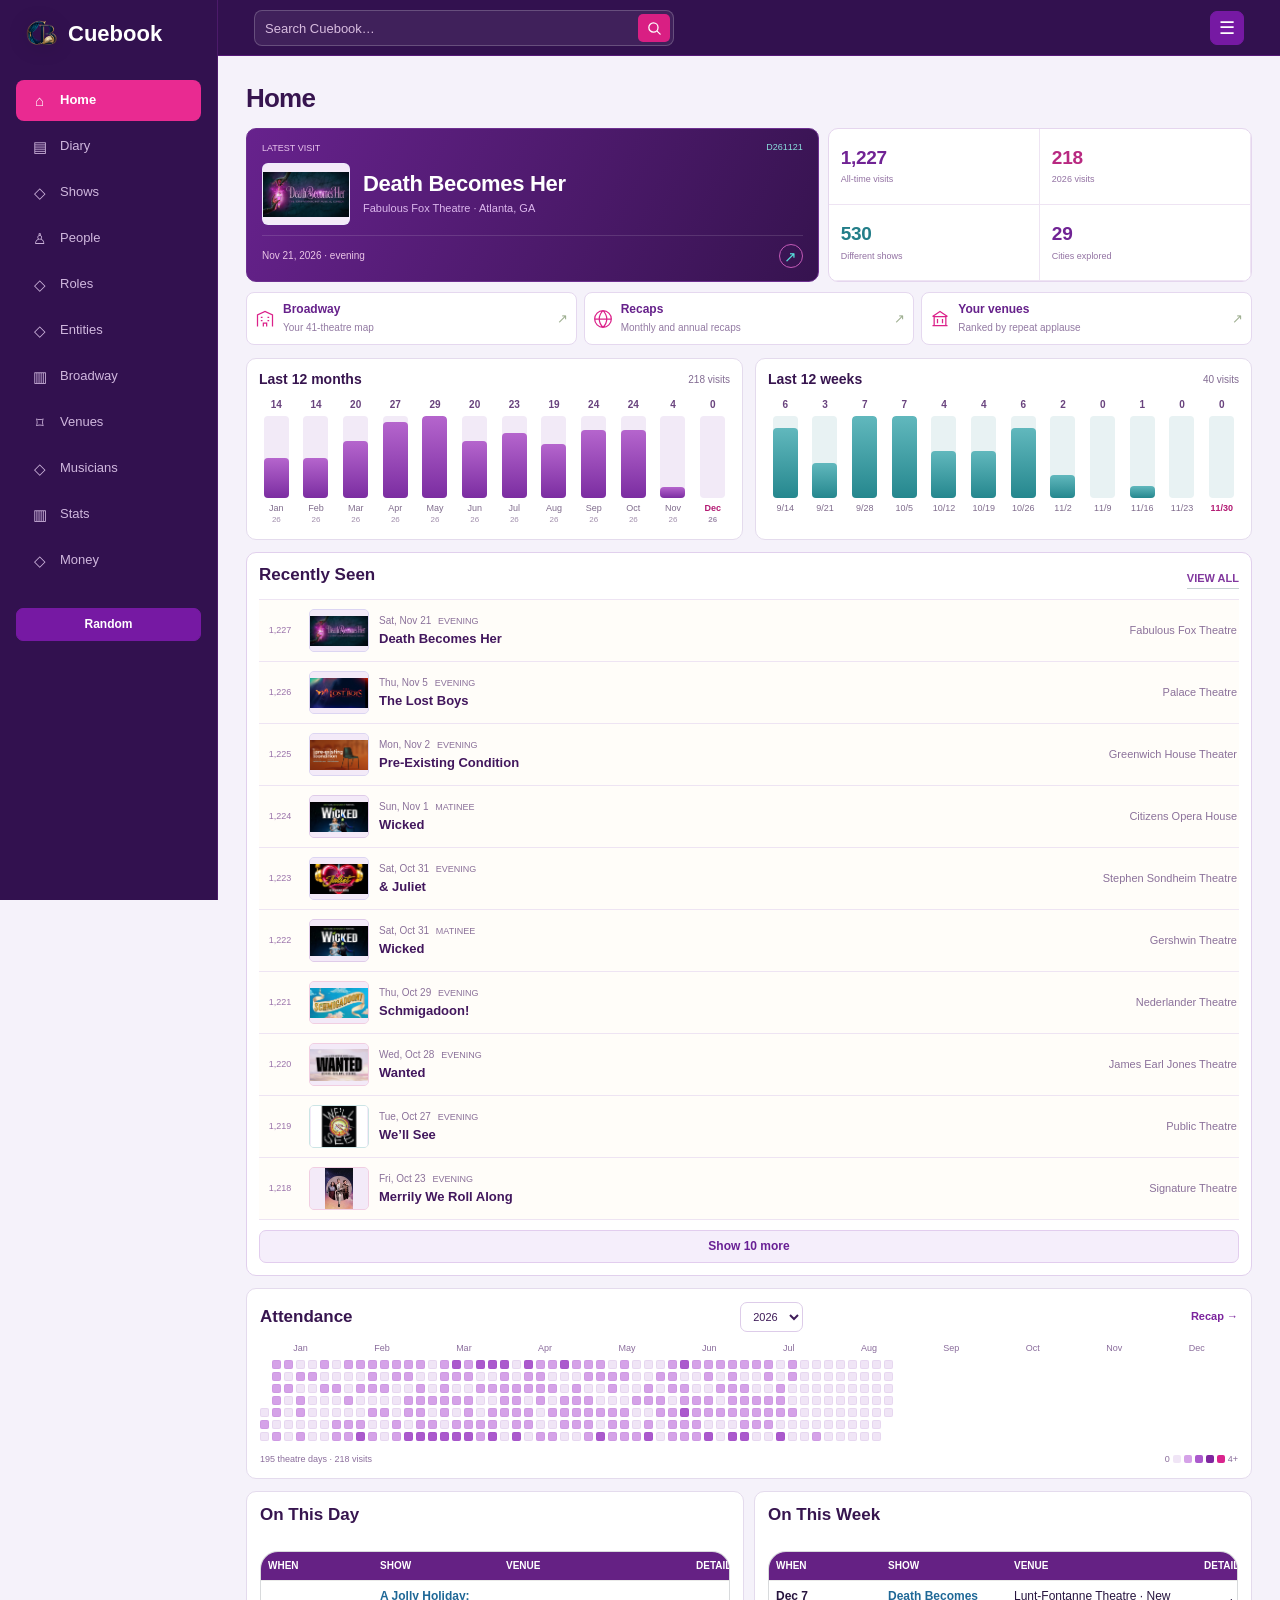
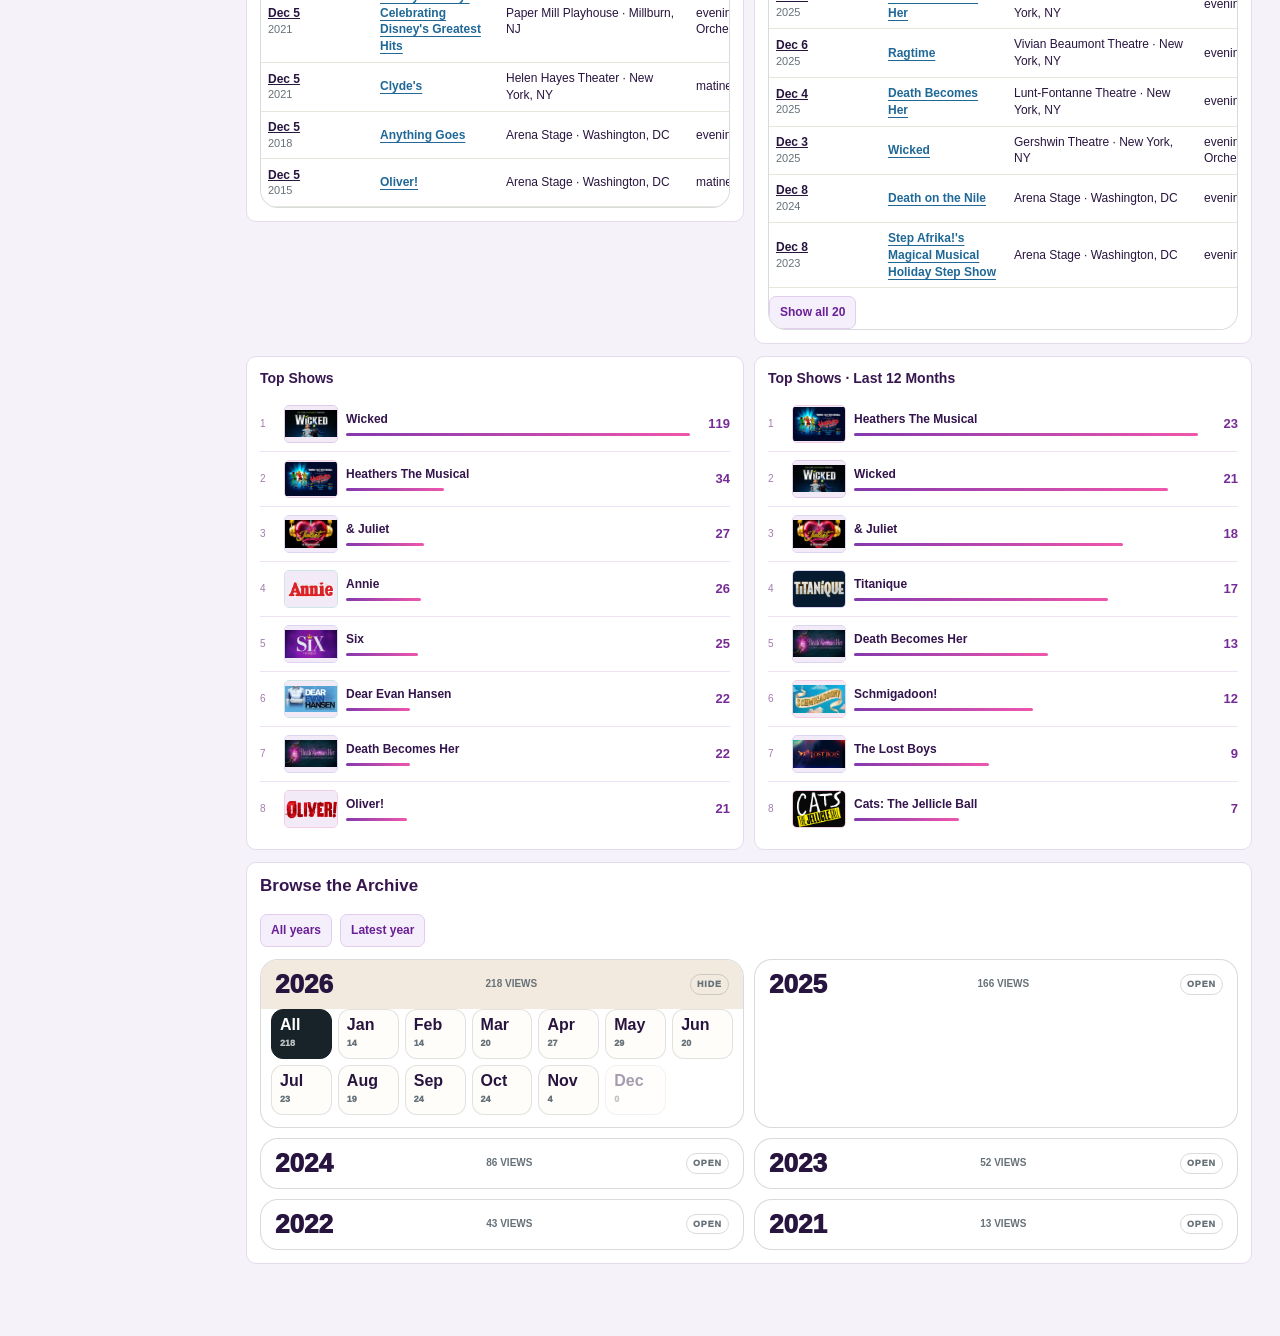
==== commit e9a91728: "Add files via upload" ====
--- a/index.html
+++ b/index.html
@@ -6,7 +6,7 @@
 <meta http-equiv="Pragma" content="no-cache">
 <meta http-equiv="Expires" content="0">
 <meta name="viewport" content="width=device-width, initial-scale=1">
-<meta name="archive-house-build" content="json-b442">
+<meta name="archive-house-build" content="json-b446">
 <meta name="cuebook-cast-layout" content="entity-system-b144">
 <link rel="icon" href="cuebook-logo.png" type="image/png">
 <title>Cuebook</title>
@@ -1074,13 +1074,13 @@
  .personSecondaryGrid{grid-template-columns:1fr}
 }
 </style>
-<script src="cuebook-attendance.js?v=json-b442"></script><script src="artwork-data.js?v=json-b442"></script><script src="data-loader.js?v=json-b442"></script>
+<script src="cuebook-attendance.js?v=json-b446"></script><script src="artwork-data.js?v=json-b446"></script><script src="data-loader.js?v=json-b446"></script>
 <script>
 if(!window.loadCuebookData){
 (function(global){
 'use strict';
 const DEFAULT_MANIFEST='manifest.json';
-const BUILD_TOKEN='json-b442';
+const BUILD_TOKEN='json-b446';
 const ESSENTIAL_PATHS=new Set(['core.json','cast.json','credits.json','sources.json','attendance-overrides.json']);
 function cuePath(path){return String(path||'').split('?')[0].split('#')[0];}
 function isJsonFile(file){const path=String(file.path||'');return file.kind==='data'||file.kind==='sources'||/\.json(?:$|[?#])/i.test(path);}
@@ -1414,7 +1414,7 @@
 <header class="top cueTop"><div class="topInner cueTopInner">
   <div class="brandLine cueBrandLine"><a class="brand cueBrand" href="#home" aria-label="Cuebook home"><img class="cueLogo" src="cuebook-logo.png" alt=""><span class="brandWord"><b>Cuebook</b></span></a></div>
   <form class="globalSearch cueSearch" id="globalSearch"><label class="sr" for="topQ">Search</label><input id="topQ" type="search" autocomplete="off" placeholder="Search Cuebook…"><button type="submit" aria-label="Search"><svg viewBox="0 0 24 24" aria-hidden="true"><circle cx="10.5" cy="10.5" r="6.5"/><path d="m16 16 4 4"/></svg></button><div id="searchSuggest" class="searchSuggest" hidden></div></form>
-  <nav class="nav cueNav" id="nav"><a href="#home" data-view="home">Home</a><a href="#diary" data-view="diary">Diary</a><a href="#shows" data-view="shows">Shows</a><a href="#people" data-view="people">People</a><a href="#roles" data-view="roles">Roles</a><a href="#entities" data-view="entities">Entities</a><a href="#broadway" data-view="broadway">Broadway</a><a href="#venues" data-view="venues">Venues</a><a href="#musicians" data-view="musicians">Musicians</a><a href="#stats" data-view="stats">Stats</a><a href="money.html?v=json-b442">Money</a><button class="navRandom" type="button" id="randomPerfBtn">Random</button></nav>
+  <nav class="nav cueNav" id="nav"><a href="#home" data-view="home">Home</a><a href="#diary" data-view="diary">Diary</a><a href="#shows" data-view="shows">Shows</a><a href="#people" data-view="people">People</a><a href="#roles" data-view="roles">Roles</a><a href="#entities" data-view="entities">Entities</a><a href="#broadway" data-view="broadway">Broadway</a><a href="#venues" data-view="venues">Venues</a><a href="#musicians" data-view="musicians">Musicians</a><a href="#stats" data-view="stats">Stats</a><a href="money.html?v=json-b446">Money</a><button class="navRandom" type="button" id="randomPerfBtn">Random</button></nav>
   <button class="menuButton" id="menuToggle" type="button" aria-label="Menu" aria-expanded="false" aria-controls="menuPanel">☰ Menu</button>
 </div></header>
 <div class="menuBackdrop" id="menuBackdrop" hidden></div>
@@ -1422,10 +1422,10 @@
   <div class="menuHead"><div class="menuHeadBrand"><img class="menuLogo" src="cuebook-logo.png" alt=""><div><b>Cuebook</b></div></div><button id="menuClose" type="button" aria-label="Close menu">×</button></div>
   <div class="menuLinks">
     <section class="menuGroup"><h2>Browse</h2><div class="menuGroupGrid"><a href="#home">Home</a><a href="#diary">Diary</a><a href="#shows">Shows</a><a href="#people">People</a><a href="#roles">Roles</a><a href="#venues">Venues</a></div></section>
-    <section class="menuGroup"><h2>Explore</h2><div class="menuGroupGrid"><a href="#broadway">Broadway</a><a href="#recap">Recaps</a><a href="#entities">Entities</a><a href="#musicians">Musicians</a><a href="#stats">Stats</a><a href="money.html?v=json-b442">Money</a></div></section>
-    <section class="menuGroup"><h2>Tools</h2><div class="menuGroupGrid"><a href="castbook.html?v=json-b442">Cast Book</a><a href="#companions">Companions</a><a href="#corrections">Corrections</a><a href="#offline">Offline</a><button class="menuRandom" type="button" id="menuRandomPerfBtn">Random Performance</button></div></section>
+    <section class="menuGroup"><h2>Explore</h2><div class="menuGroupGrid"><a href="#broadway">Broadway</a><a href="#recap">Recaps</a><a href="#entities">Entities</a><a href="#musicians">Musicians</a><a href="#stats">Stats</a><a href="money.html?v=json-b446">Money</a></div></section>
+    <section class="menuGroup"><h2>Tools</h2><div class="menuGroupGrid"><a href="castbook.html?v=json-b446">Cast Book</a><a href="#companions">Companions</a><a href="#corrections">Corrections</a><a href="#offline">Offline</a><button class="menuRandom" type="button" id="menuRandomPerfBtn">Random Performance</button></div></section>
   </div>
-  <div class="menuVersion">B430 · v14.71.15</div>
+  <div class="menuVersion">B430 · v14.71.18</div>
 </aside>
 <div id="app" class="loading"><img class="loadingLogo" src="cuebook-logo.png" alt=""><b>Cuebook</b><p>Loading split Cuebook data…</p></div>
 <script id="cue-preboot">
@@ -1460,8 +1460,8 @@
 <script>
 (function(){
 'use strict';
-const BUILD='json-b442';
-const VERSION='v14.71.15';
+const BUILD='json-b446';
+const VERSION='v14.71.18';
 const $=s=>document.querySelector(s);
 const app=$('#app');
 try{window.__cueBootStatus&&window.__cueBootStatus('Main Cuebook script executing…');}catch(_){}
@@ -1637,7 +1637,8 @@
 function creditQualifier(label){let n=norm(label),q=[];[['original','Original'],['tour','Tour'],['resident','Resident'],['replacement','Replacement'],['associate','Associate'],['assistant','Assistant'],['co ','Co-'],['additional','Additional'],['supervis','Supervising'],['based on','Based on']].forEach(([k,v])=>{if(n.includes(k))q.push(v)});return q;}
 function canonicalCreditParts(label){let raw=(txt(label)||'Credit').replace(/\s+/g,' ').trim(),n=norm(raw),qual=creditQualifier(raw),canon=raw;
  const exact=(vals)=>vals.includes(n);
- if(exact(['set design','set designer','scenic design','scenic designer','scenic designers']))canon='Scenic Design';
+ if(exact(['based on original concept','based on an original concept'])){canon='Original Concept';qual=['Based on'];}
+ else if(exact(['set design','set designer','scenic design','scenic designer','scenic designers']))canon='Scenic Design';
  else if(exact(['costume design','costume designer','costume designers']))canon='Costume Design';
  else if(exact(['lighting design','lighting designer','lighting designers']))canon='Lighting Design';
  else if(exact(['sound design','sound designer','sound designers']))canon='Sound Design';
@@ -1662,7 +1663,7 @@
 function productionLabelForPerformance(p){let md=p?.performanceMetadata||{};let label=txt(md.productionLabel||md.productionName||md.productionTitle||md.productionKey);if(!label)label=txt(p?.type)||'Production';label=label.replace(/[-_]+/g,' ').replace(/\s+/g,' ').trim();return label||'Production';}
 function creditProductionKey(p){if(!p)return'';let md=p.performanceMetadata||{},explicit=txt(md.productionKey);if(explicit)return [idNum(p.showId),'key',norm(explicit)].join('|');let candidates=(showPerfs.get(idNum(p.showId))||[]).filter(x=>idNum(x.venueId)===idNum(p.venueId)&&norm(x.type||'')===norm(p.type||'')).map(x=>txt(x.performanceMetadata?.productionKey)).filter(Boolean);let uniq=[...new Set(candidates.map(norm).filter(Boolean))];if(uniq.length===1)return [idNum(p.showId),'key',uniq[0]].join('|');return [idNum(p.showId),norm(normalizedProductionLabelForDisplay(p)),idNum(p.venueId)||''].join('|');}
 function creditProductionDisplay(p){if(!p)return'Unknown production';let bits=[showTitle(p.showId),productionLabelForPerformance(p),venueShortName(p.venueId)].filter(Boolean);return [...new Set(bits)].join(' · ');}
-function creditGroupsForLinks(links){let groups=new Map();(links||[]).forEach(l=>{let p=performanceById(l.performanceId);if(!p)return;let rawLabel=l.creditLabel||l.creditContext||'Credit',parts=canonicalCreditParts(rawLabel),label=parts.display,ctx=l.creditContext||l.sourceTable||'',prodKey=creditProductionKey(p),k=[label,prodKey].join('|');if(!groups.has(k))groups.set(k,{label,canonical:parts.canon,family:creditFamilyForLabel(rawLabel),ctxs:new Set(),rawLabels:new Set(),production:creditProductionDisplay(p),productionKey:prodKey,rows:[],latest:''});let g=groups.get(k);g.rows.push(l);g.rawLabels.add(parts.raw);if(ctx&&ctx!==label)g.ctxs.add(ctx);if(String(p.date||'')>String(g.latest||''))g.latest=p.date;});return [...groups.values()];}
+function creditGroupsForLinks(links){let groups=new Map();(links||[]).forEach(l=>{let p=performanceById(l.performanceId);if(!p)return;let rawLabel=l.creditLabel||l.creditContext||'Credit',parts=canonicalCreditParts(rawLabel),label=parts.display+(l.collaborators?.length?' (with '+l.collaborators.join(', ')+')':''),ctx=l.creditContext||l.sourceTable||'',prodKey=creditProductionKey(p),k=[label,prodKey].join('|');if(!groups.has(k))groups.set(k,{label,canonical:parts.canon,family:creditFamilyForLabel(rawLabel),ctxs:new Set(),rawLabels:new Set(),production:creditProductionDisplay(p),productionKey:prodKey,rows:[],latest:''});let g=groups.get(k);g.rows.push(l);g.rawLabels.add(parts.raw);if(ctx&&ctx!==label)g.ctxs.add(ctx);if(String(p.date||'')>String(g.latest||''))g.latest=p.date;});return [...groups.values()];}
 function creditStatsForLinks(links){let perfIds=new Set(),showIds=new Set(),years=new Set(),productionKeys=new Set();(links||[]).forEach(l=>{let p=performanceById(l.performanceId);if(!p)return;perfIds.add(idNum(p.id));if(p.showId)showIds.add(idNum(p.showId));productionKeys.add(creditProductionKey(p));let y=yearOf(p);if(y)years.add(y);});let groups=creditGroupsForLinks(links);return {perfIds,showIds,years,productionKeys,groups};}
 function creditDateSpan(rows){let dates=(rows||[]).map(r=>performanceById(r.performanceId)?.date).filter(Boolean).sort();if(!dates.length)return'';let first=dates[0],last=dates[dates.length-1];if(first===last)return fmtDate(first,false);let fy=String(first).slice(0,4),ly=String(last).slice(0,4);return fy===ly?`${fmtDate(first,true)}–${fmtDate(last,false)}`:`${fmtDate(first,false)}–${fmtDate(last,false)}`;}
 function entityCreditGroupCount(eid){return entityHistoryStats(eid).uniqueCredits;}
@@ -1803,7 +1804,7 @@
     if(!entityId)return;
     entityId=String(entityId);
     if(E.size && !E.has(entityId))return;
-    out.push({id:`ecld:${seq++}`,entityId,sourceTable,sourceId:row?.id||null,entityRefType,creditContext,performanceId:row?.performanceId||null,roleId:roleId||row?.roleId||null,creditLabel:creditLabel||row?.credit||row?.role||row?.chair||row?.relationship||creditContext});
+    const joint=/^(creativeCredits|associateCreativeTeam|musicStaff|aboveTitleProducers|expandedCredits|productionManagement|orchestraCredits)$/.test(sourceTable)||/arrangement|written by|executive producer|music and lyrics|original concept/i.test(creditLabel||'');const selfId=entityRefType==='person'?personIdFromEntityId(entityId):0;const collaborators=joint&&selfId?nameIds(row).personIds.filter(id=>idNum(id)!==selfId).map(personName):[];out.push({id:`ecld:${seq++}`,entityId,sourceTable,sourceId:row?.id||null,entityRefType,creditContext,performanceId:row?.performanceId||null,roleId:roleId||row?.roleId||null,creditLabel:creditLabel||row?.credit||row?.role||row?.chair||row?.relationship||creditContext,collaborators});
   };
   const addRefs=(row,sourceTable,creditContext,label)=>{
     const ids=nameIds(row);
@@ -2188,7 +2189,7 @@
 
 function sourceSection(p){let chunks=[];if(p.programArchiveText)chunks.push(['Program Archive',p.programArchiveText]);if(p.programArchiveSummary)chunks.push(['Program Summary',p.programArchiveSummary]);if(p.source?.castNormalized)chunks.push(['Source Cast Text',p.source.castNormalized]);if(!chunks.length)return'';return `<details class="card archiveCard" id="archive"><summary><span>Source / Archive</span></summary><div class="archiveBody">${chunks.map(c=>cueRenderArchiveValue(c[0],c[1])).join('')}</div></details>`}
 function programMetaSection(p){let snap=snapshots.filter(x=>idNum(x.performanceId)===idNum(p.id));let pa=programArchive.filter(x=>idNum(x.performanceId)===idNum(p.id));if(!snap.length&&!pa.length&&!p.performanceMetadata&&!p.programUpdateVersion)return'';return `<details class="card compactDetails"><summary>Program Data</summary>${p.programUpdateVersion?`<div class="pill">v${esc(p.programUpdateVersion)}</div>`:''}${p.performanceMetadata?`<div class="sourceText collapsedSource">${esc(JSON.stringify(p.performanceMetadata,null,2))}</div>`:''}${snap.map(x=>`<div class="note"><b>${esc(x.label||'Snapshot')}</b><br>${esc(x.summary||x.source||'')}</div>`).join('')}${pa.map(x=>`<div class="note"><b>${esc(x.dateCaptured||'Archive')}</b><br>${esc(x.source||'')}</div>`).join('')}</details>`}
-function programPayload(id){let p=performanceById(id);if(!p)return null;let pid=idNum(id);return {exportedAt:new Date().toISOString(),build:raw?.meta?.build||'json-b442',sequenceNumber:performanceNumber(p),performance:p,show:S.get(idNum(p.showId))||null,venue:V.get(idNum(p.venueId))||null,cast:(perfApps.get(pid)||[]).map(a=>({role:roleNameForAppearance(a),person:personLabelFromAppearance(a),appearanceType:a.appearanceType||'',coverType:a.coverType||'',alsoEnsemble:!!a.alsoEnsemble,roleNote:a.roleNote||''})),coverPool:sortCoverPoolRows(pid,coverPools.filter(x=>idNum(x.performanceId)===pid)),specialAppearances:specialAppearances.filter(x=>idNum(x.performanceId)===pid).sort((a,b)=>(a.displayOrder||999)-(b.displayOrder||999)).map(x=>({person:personName(x.personId),type:x.appearanceType||'Special Appearance',context:x.context||''})),credits:(perfCredits.get(pid)||[]).slice().sort((a,b)=>{let ga=cueCreditGroup(a),gb=cueCreditGroup(b),gd=cueCreditGroupOrder(ga)-cueCreditGroupOrder(gb);if(gd)return gd;if(ga==='Orchestra'){let oa=orchestraCreditSortValue(a.label,0),ob=orchestraCreditSortValue(b.label,0);if(oa!==ob)return oa-ob;}return cueCreditLabelOrder(a.label)-cueCreditLabelOrder(b.label);}).map(c=>({category:c.cat,label:c.label,names:nameList(c.row),note:c.row?.note||''})),songs:songs.filter(x=>idNum(x.performanceId)===pid).sort((a,b)=>(a.displayOrder||0)-(b.displayOrder||0)),programMetadata:p.performanceMetadata||null,source:p.source||null,programArchive:programArchive.filter(x=>idNum(x.performanceId)===pid),snapshots:snapshots.filter(x=>idNum(x.performanceId)===pid)};}
+function programPayload(id){let p=performanceById(id);if(!p)return null;let pid=idNum(id);return {exportedAt:new Date().toISOString(),build:raw?.meta?.build||'json-b446',sequenceNumber:performanceNumber(p),performance:p,show:S.get(idNum(p.showId))||null,venue:V.get(idNum(p.venueId))||null,cast:(perfApps.get(pid)||[]).map(a=>({role:roleNameForAppearance(a),person:personLabelFromAppearance(a),appearanceType:a.appearanceType||'',coverType:a.coverType||'',alsoEnsemble:!!a.alsoEnsemble,roleNote:a.roleNote||''})),coverPool:sortCoverPoolRows(pid,coverPools.filter(x=>idNum(x.performanceId)===pid)),specialAppearances:specialAppearances.filter(x=>idNum(x.performanceId)===pid).sort((a,b)=>(a.displayOrder||999)-(b.displayOrder||999)).map(x=>({person:personName(x.personId),type:x.appearanceType||'Special Appearance',context:x.context||''})),credits:(perfCredits.get(pid)||[]).slice().sort((a,b)=>{let ga=cueCreditGroup(a),gb=cueCreditGroup(b),gd=cueCreditGroupOrder(ga)-cueCreditGroupOrder(gb);if(gd)return gd;if(ga==='Orchestra'){let oa=orchestraCreditSortValue(a.label,0),ob=orchestraCreditSortValue(b.label,0);if(oa!==ob)return oa-ob;}return cueCreditLabelOrder(a.label)-cueCreditLabelOrder(b.label);}).map(c=>({category:c.cat,label:c.label,names:nameList(c.row),note:c.row?.note||''})),songs:songs.filter(x=>idNum(x.performanceId)===pid).sort((a,b)=>(a.displayOrder||0)-(b.displayOrder||0)),programMetadata:p.performanceMetadata||null,source:p.source||null,programArchive:programArchive.filter(x=>idNum(x.performanceId)===pid),snapshots:snapshots.filter(x=>idNum(x.performanceId)===pid)};}
 function safeFileName(s){return String(s||'archive-house').toLowerCase().replace(/&/g,'and').replace(/[^a-z0-9]+/g,'-').replace(/^-+|-+$/g,'').slice(0,90)||'archive-house';}
 window.downloadProgramJSON=function(id){let payload=programPayload(id);if(!payload)return;let p=payload.performance;let name=safeFileName(`${showTitle(p.showId)}-${p.date}-${p.time||''}-program`)+'.json';let blob=new Blob([JSON.stringify(payload,null,2)],{type:'application/json'});let a=document.createElement('a');a.href=URL.createObjectURL(blob);a.download=name;document.body.appendChild(a);a.click();setTimeout(()=>{URL.revokeObjectURL(a.href);a.remove();},500);};
 function castGridMatrix(showId,ps){return castGridRows(showId,ps);}
@@ -2933,7 +2934,7 @@
  if($('#discardDraft'))$('#discardDraft').onclick=()=>{CueAttendance.clear(id);location.hash='perf-'+id;location.reload();};
 }
 function offlineView(){shell(`${hero('Offline')}<section class="card"><h2 id="offlineStatus">Checking saved app…</h2><div class="programActions"><button class="btn" id="saveOffline">Save / update offline</button><a class="btn secondary" href="#corrections">Attendance corrections</a></div><p class="offlineNote">Save the app, attendance data, company records and bundled artwork on this device. GitHub commits need a connection. Browser storage can be cleared by your device.</p><details class="githubSteps"><summary>Artwork sources</summary><p>Artwork identifies a show title; it is not the program from a particular visit. Other shows use initials.</p>${Object.entries(window.CUE_ARTWORK||{}).map(([id,a])=>`<p><a href="${esc(a.sourcePage)}" target="_blank" rel="noopener">${esc(showTitle(id))}</a></p>`).join('')}</details></section>`);offlineStatus();$('#saveOffline').onclick=async e=>{e.target.disabled=true;$('#offlineStatus').textContent='Saving files…';try{await setupOffline(true);await offlineStatus();}catch(err){$('#offlineStatus').textContent='Could not save offline: '+err.message;}finally{e.target.disabled=false;}};}
-async function offlineStatus(){const el=$('#offlineStatus');if(!el)return;if(!('serviceWorker' in navigator)||!('caches' in window)){el.textContent='Offline saving needs HTTPS and a supported browser';const button=$('#saveOffline');if(button)button.disabled=true;return;}const cache=await caches.open('cuebook-json-b442'),r=await cache.match(new URL('offline-ready',location.href));el.textContent=r?'Saved for offline use · B442':'Not saved yet';}
+async function offlineStatus(){const el=$('#offlineStatus');if(!el)return;if(!('serviceWorker' in navigator)||!('caches' in window)){el.textContent='Offline saving needs HTTPS and a supported browser';const button=$('#saveOffline');if(button)button.disabled=true;return;}const cache=await caches.open('cuebook-json-b446'),r=await cache.match(new URL('offline-ready',location.href));el.textContent=r?'Saved for offline use · B442':'Not saved yet';}
 async function setupOffline(force=false){if(!('serviceWorker' in navigator))throw Error('This browser does not support offline saving');const reg=await navigator.serviceWorker.register('sw.js',{scope:'./',updateViaCache:'none'});if(force)await reg.update();await navigator.serviceWorker.ready;const worker=reg.active||reg.waiting||reg.installing;if(!worker)throw Error('Offline worker unavailable');return new Promise((resolve,reject)=>{const channel=new MessageChannel(),timer=setTimeout(()=>reject(Error('Saving is still in progress. Check again shortly.')),90000);channel.port1.onmessage=e=>{clearTimeout(timer);e.data?.ok?resolve():reject(Error(e.data?.error||'Saving failed'));};worker.postMessage({type:'CACHE_APP'},[channel.port2]);});}
 window.downloadCorrectionFile=downloadCorrectionFile;
 function enhance427(root){
@@ -3853,4 +3854,4 @@
 @media(max-width:1099px){.wrap{padding:25px 20px 100px!important}.cueTopInner{padding:10px 20px!important}.cueBrand b{display:block!important;font-size:18px!important}.cueTop{padding-left:0!important}.cueNav{display:none!important}.coutureBottom{display:flex;position:fixed;bottom:0;left:0;right:0;height:70px;padding:8px 12px max(8px,env(safe-area-inset-bottom));z-index:65;background:#f9fbf4f5;backdrop-filter:blur(20px);border-top:1px solid #d9e2d0;justify-content:space-around}.coutureBottom a{text-decoration:none;display:flex;flex-direction:column;align-items:center;gap:4px;font-size:9px;color:#86987a;min-width:46px}.coutureBottom a svg{width:20px;height:20px;fill:none;stroke:currentColor;stroke-width:1.7}.coutureBottom a.active{color:#234e34}.coutureBottom a.active svg{stroke-width:2.4}.menuPanel{padding-bottom:80px!important}.editionHead h1{font-size:44px}.editionDate{min-width:100px}.editionTicket{padding:25px}.editionMetric{padding:22px 16px}.editionExplore{gap:8px}.editionExplore a{padding:12px}.editionExplore small{font-size:10px}}
 @media(max-width:620px){.wrap{padding:22px 16px 100px!important}.cueTopInner{padding:9px 13px!important}.cueLogo{width:30px!important;height:30px!important}.cueBrand b{display:none!important}.editionHead{margin:4px 0 23px;align-items:center}.editionHead h1{font-size:39px;letter-spacing:-1.7px;margin:9px 0}.editionHead p{font-size:11px;max-width:235px}.editionDate{min-width:68px;padding-left:12px;font-size:9px}.editionDate b{font-size:22px}.editionFeature{grid-template-columns:1fr;gap:12px}.editionTicket{min-height:245px;padding:25px}.editionTicket h2{font-size:43px}.editionMetrics{grid-template-columns:repeat(4,1fr);border-radius:12px}.editionMetric{padding:17px 9px}.editionMetric b{font-size:25px;letter-spacing:-1px}.editionMetric span{font-size:8px;line-height:1.35}.editionExplore{grid-template-columns:1fr 1fr 1fr;gap:7px;margin-bottom:23px}.editionExplore a{flex-direction:column;align-items:flex-start;gap:10px;padding:13px 10px}.editionExplore em{display:none}.editionExplore b{font-size:11px}.editionExplore small{font-size:9px}.card{padding:17px!important;border-radius:13px!important;margin-bottom:15px!important}.hero h1{font-size:40px!important}.homeTrendGrid{gap:14px!important}.homeRecentRow{min-height:64px!important}.stats{grid-template-columns:repeat(2,1fr)!important}.personFactStrip{overflow:auto}.atlasHero h1{font-size:39px!important}.homeRecentHeader,.homeRecentRow{grid-template-columns:45px minmax(0,1fr)!important}.homeRecentNo{font-size:11px!important}.homeRecentMain strong{font-size:14px!important}.menuPanel{max-width:90vw!important}}
 @media(prefers-reduced-motion:no-preference){.editionExplore a,.btn,.bwHouse{transition:transform .18s,border-color .18s,background .18s}.editionTicket{animation:cueReveal .45s ease-out}@keyframes cueReveal{from{opacity:0;transform:translateY(8px)}to{opacity:1;transform:translateY(0)}}}
-</style><style>.top.cueTop{backdrop-filter:none!important;-webkit-backdrop-filter:none!important;overflow:visible!important}.cueTopInner{overflow:visible!important;transform:none!important;filter:none!important;contain:none!important}</style><script>document.addEventListener("click",e=>{const a=e.target.closest("[data-scroll-target]");if(a){const d=document.getElementById(a.dataset.scrollTarget);if(d&&d.tagName==="DETAILS")d.open=true;}},true);</script><link rel="stylesheet" href="cuebook-ui.css?v=json-b442"></body></html>
+</style><style>.top.cueTop{backdrop-filter:none!important;-webkit-backdrop-filter:none!important;overflow:visible!important}.cueTopInner{overflow:visible!important;transform:none!important;filter:none!important;contain:none!important}</style><script>document.addEventListener("click",e=>{const a=e.target.closest("[data-scroll-target]");if(a){const d=document.getElementById(a.dataset.scrollTarget);if(d&&d.tagName==="DETAILS")d.open=true;}},true);</script><link rel="stylesheet" href="cuebook-ui.css?v=json-b446"></body></html>
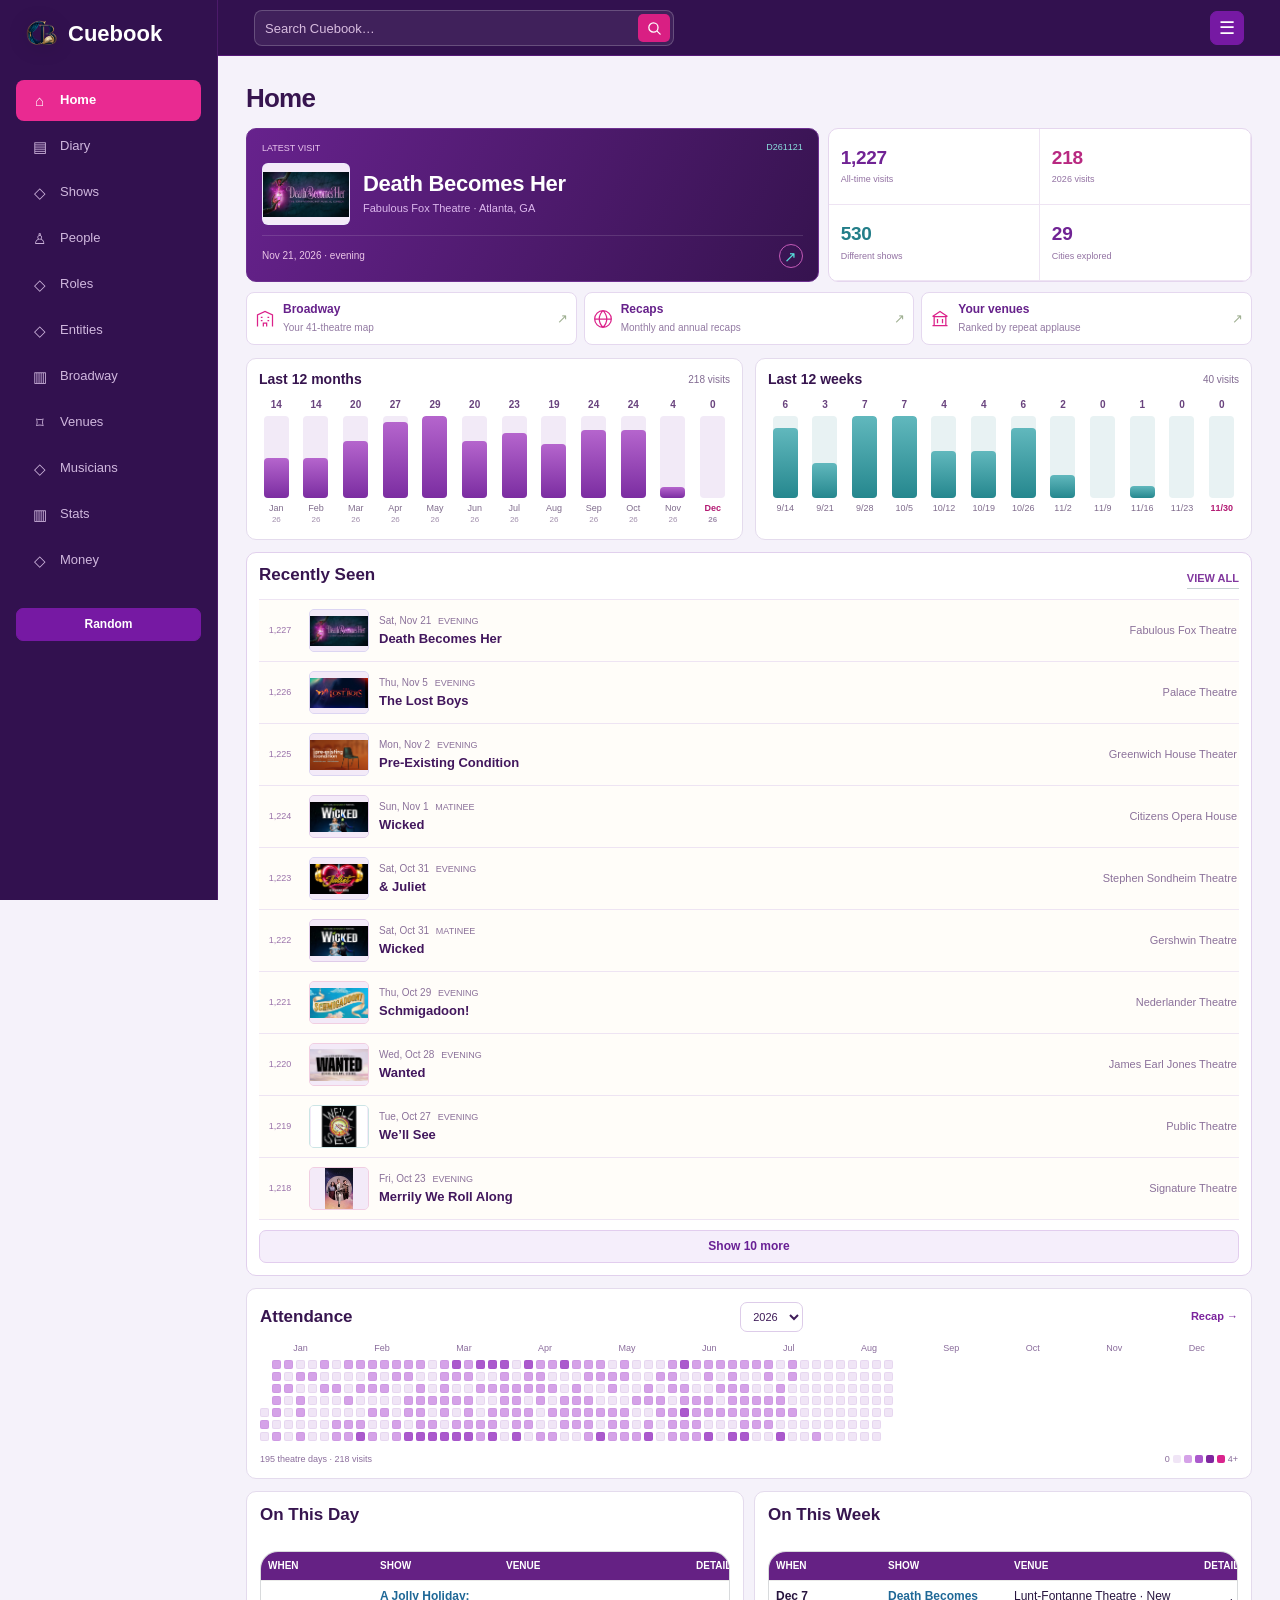
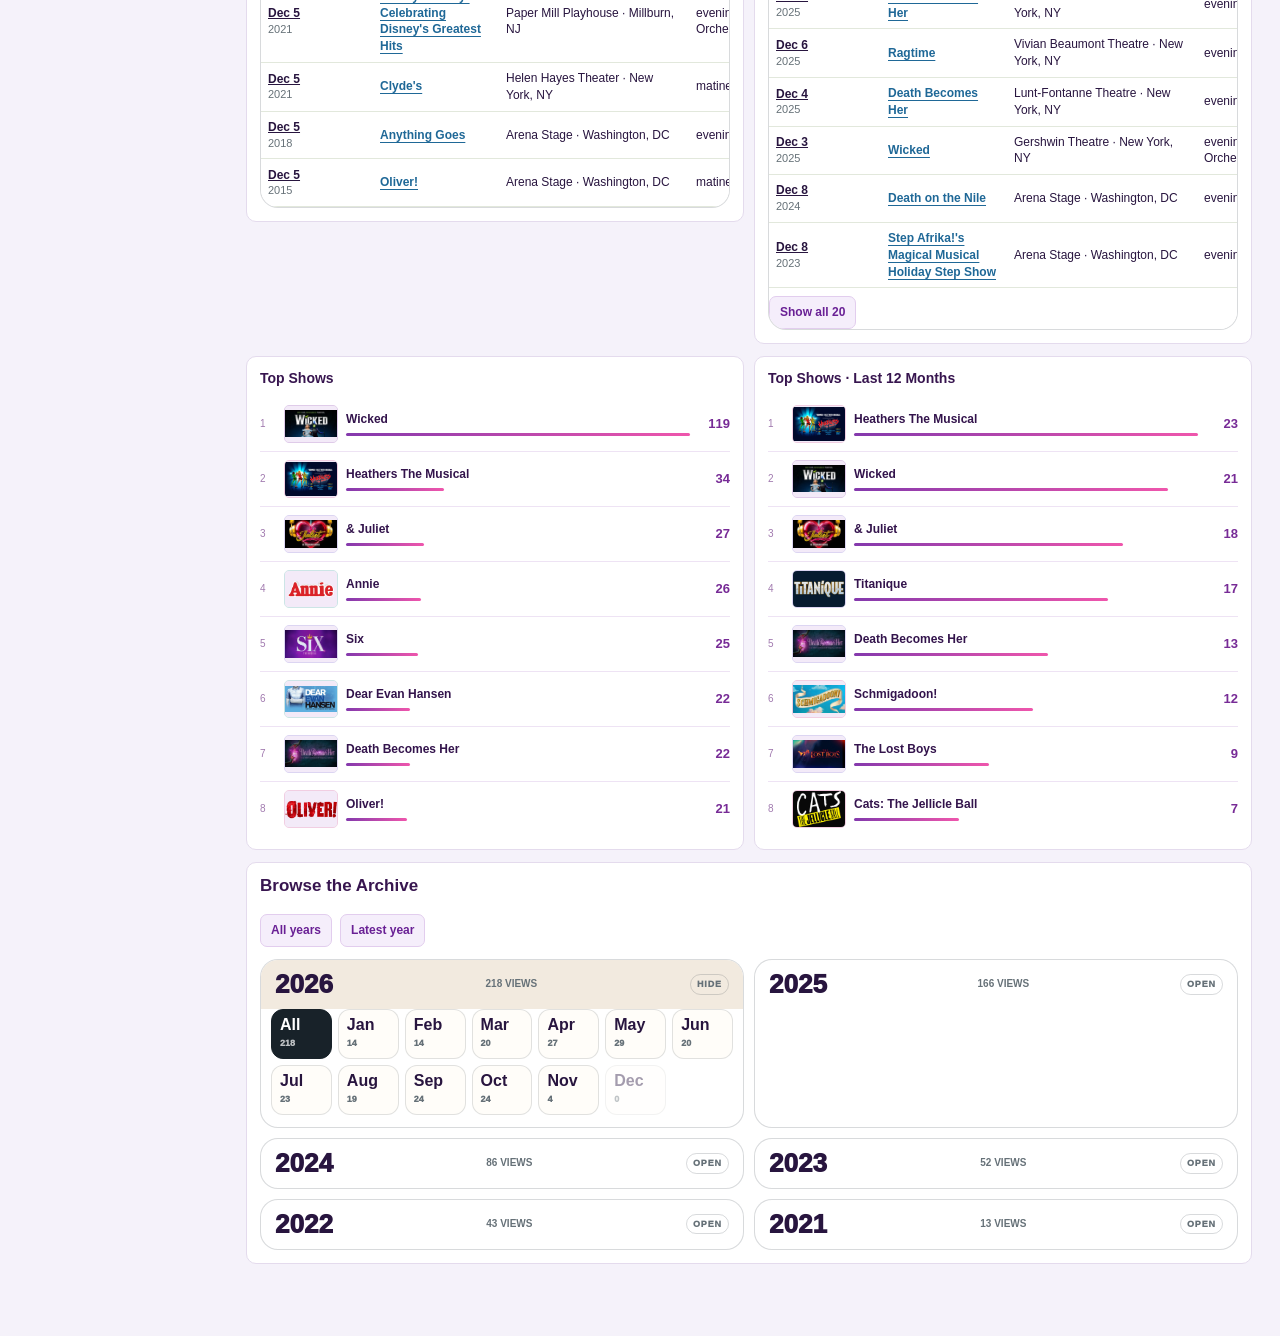
==== commit 3e1d47ed: "Add files via upload" ====
--- a/index.html
+++ b/index.html
@@ -6,7 +6,7 @@
 <meta http-equiv="Pragma" content="no-cache">
 <meta http-equiv="Expires" content="0">
 <meta name="viewport" content="width=device-width, initial-scale=1">
-<meta name="archive-house-build" content="json-b446">
+<meta name="archive-house-build" content="json-b447">
 <meta name="cuebook-cast-layout" content="entity-system-b144">
 <link rel="icon" href="cuebook-logo.png" type="image/png">
 <title>Cuebook</title>
@@ -1074,13 +1074,13 @@
  .personSecondaryGrid{grid-template-columns:1fr}
 }
 </style>
-<script src="cuebook-attendance.js?v=json-b446"></script><script src="artwork-data.js?v=json-b446"></script><script src="data-loader.js?v=json-b446"></script>
+<script src="cuebook-attendance.js?v=json-b447"></script><script src="artwork-data.js?v=json-b447"></script><script src="data-loader.js?v=json-b447"></script>
 <script>
 if(!window.loadCuebookData){
 (function(global){
 'use strict';
 const DEFAULT_MANIFEST='manifest.json';
-const BUILD_TOKEN='json-b446';
+const BUILD_TOKEN='json-b447';
 const ESSENTIAL_PATHS=new Set(['core.json','cast.json','credits.json','sources.json','attendance-overrides.json']);
 function cuePath(path){return String(path||'').split('?')[0].split('#')[0];}
 function isJsonFile(file){const path=String(file.path||'');return file.kind==='data'||file.kind==='sources'||/\.json(?:$|[?#])/i.test(path);}
@@ -1414,7 +1414,7 @@
 <header class="top cueTop"><div class="topInner cueTopInner">
   <div class="brandLine cueBrandLine"><a class="brand cueBrand" href="#home" aria-label="Cuebook home"><img class="cueLogo" src="cuebook-logo.png" alt=""><span class="brandWord"><b>Cuebook</b></span></a></div>
   <form class="globalSearch cueSearch" id="globalSearch"><label class="sr" for="topQ">Search</label><input id="topQ" type="search" autocomplete="off" placeholder="Search Cuebook…"><button type="submit" aria-label="Search"><svg viewBox="0 0 24 24" aria-hidden="true"><circle cx="10.5" cy="10.5" r="6.5"/><path d="m16 16 4 4"/></svg></button><div id="searchSuggest" class="searchSuggest" hidden></div></form>
-  <nav class="nav cueNav" id="nav"><a href="#home" data-view="home">Home</a><a href="#diary" data-view="diary">Diary</a><a href="#shows" data-view="shows">Shows</a><a href="#people" data-view="people">People</a><a href="#roles" data-view="roles">Roles</a><a href="#entities" data-view="entities">Entities</a><a href="#broadway" data-view="broadway">Broadway</a><a href="#venues" data-view="venues">Venues</a><a href="#musicians" data-view="musicians">Musicians</a><a href="#stats" data-view="stats">Stats</a><a href="money.html?v=json-b446">Money</a><button class="navRandom" type="button" id="randomPerfBtn">Random</button></nav>
+  <nav class="nav cueNav" id="nav"><a href="#home" data-view="home">Home</a><a href="#diary" data-view="diary">Diary</a><a href="#shows" data-view="shows">Shows</a><a href="#people" data-view="people">People</a><a href="#roles" data-view="roles">Roles</a><a href="#entities" data-view="entities">Entities</a><a href="#broadway" data-view="broadway">Broadway</a><a href="#venues" data-view="venues">Venues</a><a href="#musicians" data-view="musicians">Musicians</a><a href="#stats" data-view="stats">Stats</a><a href="money.html?v=json-b447">Money</a><button class="navRandom" type="button" id="randomPerfBtn">Random</button></nav>
   <button class="menuButton" id="menuToggle" type="button" aria-label="Menu" aria-expanded="false" aria-controls="menuPanel">☰ Menu</button>
 </div></header>
 <div class="menuBackdrop" id="menuBackdrop" hidden></div>
@@ -1422,8 +1422,8 @@
   <div class="menuHead"><div class="menuHeadBrand"><img class="menuLogo" src="cuebook-logo.png" alt=""><div><b>Cuebook</b></div></div><button id="menuClose" type="button" aria-label="Close menu">×</button></div>
   <div class="menuLinks">
     <section class="menuGroup"><h2>Browse</h2><div class="menuGroupGrid"><a href="#home">Home</a><a href="#diary">Diary</a><a href="#shows">Shows</a><a href="#people">People</a><a href="#roles">Roles</a><a href="#venues">Venues</a></div></section>
-    <section class="menuGroup"><h2>Explore</h2><div class="menuGroupGrid"><a href="#broadway">Broadway</a><a href="#recap">Recaps</a><a href="#entities">Entities</a><a href="#musicians">Musicians</a><a href="#stats">Stats</a><a href="money.html?v=json-b446">Money</a></div></section>
-    <section class="menuGroup"><h2>Tools</h2><div class="menuGroupGrid"><a href="castbook.html?v=json-b446">Cast Book</a><a href="#companions">Companions</a><a href="#corrections">Corrections</a><a href="#offline">Offline</a><button class="menuRandom" type="button" id="menuRandomPerfBtn">Random Performance</button></div></section>
+    <section class="menuGroup"><h2>Explore</h2><div class="menuGroupGrid"><a href="#broadway">Broadway</a><a href="#recap">Recaps</a><a href="#entities">Entities</a><a href="#musicians">Musicians</a><a href="#stats">Stats</a><a href="money.html?v=json-b447">Money</a></div></section>
+    <section class="menuGroup"><h2>Tools</h2><div class="menuGroupGrid"><a href="castbook.html?v=json-b447">Cast Book</a><a href="#companions">Companions</a><a href="#corrections">Corrections</a><a href="#offline">Offline</a><button class="menuRandom" type="button" id="menuRandomPerfBtn">Random Performance</button></div></section>
   </div>
   <div class="menuVersion">B430 · v14.71.18</div>
 </aside>
@@ -1460,8 +1460,8 @@
 <script>
 (function(){
 'use strict';
-const BUILD='json-b446';
-const VERSION='v14.71.18';
+const BUILD='json-b447';
+const VERSION='v14.71.20';
 const $=s=>document.querySelector(s);
 const app=$('#app');
 try{window.__cueBootStatus&&window.__cueBootStatus('Main Cuebook script executing…');}catch(_){}
@@ -2189,7 +2189,7 @@
 
 function sourceSection(p){let chunks=[];if(p.programArchiveText)chunks.push(['Program Archive',p.programArchiveText]);if(p.programArchiveSummary)chunks.push(['Program Summary',p.programArchiveSummary]);if(p.source?.castNormalized)chunks.push(['Source Cast Text',p.source.castNormalized]);if(!chunks.length)return'';return `<details class="card archiveCard" id="archive"><summary><span>Source / Archive</span></summary><div class="archiveBody">${chunks.map(c=>cueRenderArchiveValue(c[0],c[1])).join('')}</div></details>`}
 function programMetaSection(p){let snap=snapshots.filter(x=>idNum(x.performanceId)===idNum(p.id));let pa=programArchive.filter(x=>idNum(x.performanceId)===idNum(p.id));if(!snap.length&&!pa.length&&!p.performanceMetadata&&!p.programUpdateVersion)return'';return `<details class="card compactDetails"><summary>Program Data</summary>${p.programUpdateVersion?`<div class="pill">v${esc(p.programUpdateVersion)}</div>`:''}${p.performanceMetadata?`<div class="sourceText collapsedSource">${esc(JSON.stringify(p.performanceMetadata,null,2))}</div>`:''}${snap.map(x=>`<div class="note"><b>${esc(x.label||'Snapshot')}</b><br>${esc(x.summary||x.source||'')}</div>`).join('')}${pa.map(x=>`<div class="note"><b>${esc(x.dateCaptured||'Archive')}</b><br>${esc(x.source||'')}</div>`).join('')}</details>`}
-function programPayload(id){let p=performanceById(id);if(!p)return null;let pid=idNum(id);return {exportedAt:new Date().toISOString(),build:raw?.meta?.build||'json-b446',sequenceNumber:performanceNumber(p),performance:p,show:S.get(idNum(p.showId))||null,venue:V.get(idNum(p.venueId))||null,cast:(perfApps.get(pid)||[]).map(a=>({role:roleNameForAppearance(a),person:personLabelFromAppearance(a),appearanceType:a.appearanceType||'',coverType:a.coverType||'',alsoEnsemble:!!a.alsoEnsemble,roleNote:a.roleNote||''})),coverPool:sortCoverPoolRows(pid,coverPools.filter(x=>idNum(x.performanceId)===pid)),specialAppearances:specialAppearances.filter(x=>idNum(x.performanceId)===pid).sort((a,b)=>(a.displayOrder||999)-(b.displayOrder||999)).map(x=>({person:personName(x.personId),type:x.appearanceType||'Special Appearance',context:x.context||''})),credits:(perfCredits.get(pid)||[]).slice().sort((a,b)=>{let ga=cueCreditGroup(a),gb=cueCreditGroup(b),gd=cueCreditGroupOrder(ga)-cueCreditGroupOrder(gb);if(gd)return gd;if(ga==='Orchestra'){let oa=orchestraCreditSortValue(a.label,0),ob=orchestraCreditSortValue(b.label,0);if(oa!==ob)return oa-ob;}return cueCreditLabelOrder(a.label)-cueCreditLabelOrder(b.label);}).map(c=>({category:c.cat,label:c.label,names:nameList(c.row),note:c.row?.note||''})),songs:songs.filter(x=>idNum(x.performanceId)===pid).sort((a,b)=>(a.displayOrder||0)-(b.displayOrder||0)),programMetadata:p.performanceMetadata||null,source:p.source||null,programArchive:programArchive.filter(x=>idNum(x.performanceId)===pid),snapshots:snapshots.filter(x=>idNum(x.performanceId)===pid)};}
+function programPayload(id){let p=performanceById(id);if(!p)return null;let pid=idNum(id);return {exportedAt:new Date().toISOString(),build:raw?.meta?.build||'json-b447',sequenceNumber:performanceNumber(p),performance:p,show:S.get(idNum(p.showId))||null,venue:V.get(idNum(p.venueId))||null,cast:(perfApps.get(pid)||[]).map(a=>({role:roleNameForAppearance(a),person:personLabelFromAppearance(a),appearanceType:a.appearanceType||'',coverType:a.coverType||'',alsoEnsemble:!!a.alsoEnsemble,roleNote:a.roleNote||''})),coverPool:sortCoverPoolRows(pid,coverPools.filter(x=>idNum(x.performanceId)===pid)),specialAppearances:specialAppearances.filter(x=>idNum(x.performanceId)===pid).sort((a,b)=>(a.displayOrder||999)-(b.displayOrder||999)).map(x=>({person:personName(x.personId),type:x.appearanceType||'Special Appearance',context:x.context||''})),credits:(perfCredits.get(pid)||[]).slice().sort((a,b)=>{let ga=cueCreditGroup(a),gb=cueCreditGroup(b),gd=cueCreditGroupOrder(ga)-cueCreditGroupOrder(gb);if(gd)return gd;if(ga==='Orchestra'){let oa=orchestraCreditSortValue(a.label,0),ob=orchestraCreditSortValue(b.label,0);if(oa!==ob)return oa-ob;}return cueCreditLabelOrder(a.label)-cueCreditLabelOrder(b.label);}).map(c=>({category:c.cat,label:c.label,names:nameList(c.row),note:c.row?.note||''})),songs:songs.filter(x=>idNum(x.performanceId)===pid).sort((a,b)=>(a.displayOrder||0)-(b.displayOrder||0)),programMetadata:p.performanceMetadata||null,source:p.source||null,programArchive:programArchive.filter(x=>idNum(x.performanceId)===pid),snapshots:snapshots.filter(x=>idNum(x.performanceId)===pid)};}
 function safeFileName(s){return String(s||'archive-house').toLowerCase().replace(/&/g,'and').replace(/[^a-z0-9]+/g,'-').replace(/^-+|-+$/g,'').slice(0,90)||'archive-house';}
 window.downloadProgramJSON=function(id){let payload=programPayload(id);if(!payload)return;let p=payload.performance;let name=safeFileName(`${showTitle(p.showId)}-${p.date}-${p.time||''}-program`)+'.json';let blob=new Blob([JSON.stringify(payload,null,2)],{type:'application/json'});let a=document.createElement('a');a.href=URL.createObjectURL(blob);a.download=name;document.body.appendChild(a);a.click();setTimeout(()=>{URL.revokeObjectURL(a.href);a.remove();},500);};
 function castGridMatrix(showId,ps){return castGridRows(showId,ps);}
@@ -2863,7 +2863,7 @@
 function companionGroups(records){const m=new Map();for(const p of records)for(const name of companionNames(p)){if(norm(name)==='alone')continue;if(!m.has(name))m.set(name,{name,rows:[]});m.get(name).rows.push(p);}return [...m.values()].sort((a,b)=>b.rows.length-a.rows.length||a.name.localeCompare(b.name));}
 function rankedRows(items,limit=8,art=false){const selected=items.slice(0,limit),max=Math.max(1,...selected.map(x=>x[1]));return `<div class="rankedList">${selected.map(([label,count,href,id],i)=>`<${href?'a':'div'} class="rankedRow ${art?'rankedArtwork':''}" ${href?`href="${esc(href)}"`:''}><span class="rankedNumber">${i+1}</span>${art?artworkHtml(id,label):''}<span class="rankedName"><b>${esc(label)}</b><i style="width:${Math.max(0,count/max*100)}%"></i></span><strong>${num(count)}</strong></${href?'a':'div'}>`).join('')||'<div class="empty">No visits recorded.</div>'}</div>`;}
 function cueInitials(title,max=3){const words=String(title||'').replace(/^[&\s]+/,'').replace(/^(?:the|an|a)\s+/i,'').match(/[\p{L}\p{N}]+/gu)||[];return words.slice(0,max).map(w=>[...w][0]).join('').toUpperCase()||'CB';}
-function artworkHtml(id,title){const img=window.CUE_ARTWORK?.[String(id)],label=String(title||showTitle(id)||'Show'),short=[...label].length<=18?label:cueInitials(label),tone=Math.abs(Number(id)||0)%4;return `<span class="showArtwork artTone${tone} ${img?'hasArtwork':'textArtwork'}" title="${esc(label)}"><span class="artworkFallback" aria-hidden="true">${esc(short)}</span>${img?`<img src="${esc(img.path)}" style="background:${esc(img.backgroundColor||'#f3eaf8')}" alt="" loading="lazy" onerror="this.hidden=true;this.parentElement.classList.add('textArtwork');this.parentElement.classList.remove('hasArtwork')">`:''}</span>`;}
+function artworkHtml(id,title){const label=String(title||showTitle(id)||'Show'),img=window.CueArtwork?.get(id,label)||window.CUE_ARTWORK?.[String(id)],short=[...label].length<=18?label:cueInitials(label),tone=Math.abs(Number(id)||0)%4;return `<span class="showArtwork artTone${tone} ${img?'hasArtwork':'textArtwork'}" title="${esc(label)}"><span class="artworkFallback" aria-hidden="true">${esc(short)}</span>${img?`<img src="${esc(img.path)}" style="background:${esc(img.backgroundColor||'#f3eaf8')}" alt="" loading="lazy" onerror="this.hidden=true;this.parentElement.classList.add('textArtwork');this.parentElement.classList.remove('hasArtwork')">`:''}</span>`;}
 
 function topCounts(items,limit=8){return rankedRows(items,limit);}
 function heatmapCard(){
@@ -2933,9 +2933,9 @@
  const changes=editedKeys(fd);proposed=Object.fromEntries(changes.map(k=>[k,proposed[k]]));$('#editorReview').innerHTML=`<h2>Review</h2><div class="editReview">${changes.map(k=>`<div><b>${esc(k)}</b><del>${esc(typeof p[k]==='object'?JSON.stringify(p[k]):p[k]??'Not recorded')}</del><ins>${esc(typeof proposed[k]==='object'?JSON.stringify(proposed[k]):proposed[k]??'Not recorded')}</ins></div>`).join('')||'<p>No changes.</p>'}</div><p class="draftScope">Save applies on this device. Commit the corrections file in GitHub to update the published app.</p><button type="button" class="btn" id="saveDraft">Save local draft</button>`;$('#saveDraft').onclick=()=>{try{if(!Object.keys(proposed).length)return;CueAttendance.save(id,{...(CueAttendance.merged(raw)[String(id)]||{}),...proposed});location.hash='perf-'+id;location.reload();}catch(err){$('#editorReview').textContent='Could not save: '+err.message;}};};
  if($('#discardDraft'))$('#discardDraft').onclick=()=>{CueAttendance.clear(id);location.hash='perf-'+id;location.reload();};
 }
-function offlineView(){shell(`${hero('Offline')}<section class="card"><h2 id="offlineStatus">Checking saved app…</h2><div class="programActions"><button class="btn" id="saveOffline">Save / update offline</button><a class="btn secondary" href="#corrections">Attendance corrections</a></div><p class="offlineNote">Save the app, attendance data, company records and bundled artwork on this device. GitHub commits need a connection. Browser storage can be cleared by your device.</p><details class="githubSteps"><summary>Artwork sources</summary><p>Artwork identifies a show title; it is not the program from a particular visit. Other shows use initials.</p>${Object.entries(window.CUE_ARTWORK||{}).map(([id,a])=>`<p><a href="${esc(a.sourcePage)}" target="_blank" rel="noopener">${esc(showTitle(id))}</a></p>`).join('')}</details></section>`);offlineStatus();$('#saveOffline').onclick=async e=>{e.target.disabled=true;$('#offlineStatus').textContent='Saving files…';try{await setupOffline(true);await offlineStatus();}catch(err){$('#offlineStatus').textContent='Could not save offline: '+err.message;}finally{e.target.disabled=false;}};}
-async function offlineStatus(){const el=$('#offlineStatus');if(!el)return;if(!('serviceWorker' in navigator)||!('caches' in window)){el.textContent='Offline saving needs HTTPS and a supported browser';const button=$('#saveOffline');if(button)button.disabled=true;return;}const cache=await caches.open('cuebook-json-b446'),r=await cache.match(new URL('offline-ready',location.href));el.textContent=r?'Saved for offline use · B442':'Not saved yet';}
-async function setupOffline(force=false){if(!('serviceWorker' in navigator))throw Error('This browser does not support offline saving');const reg=await navigator.serviceWorker.register('sw.js',{scope:'./',updateViaCache:'none'});if(force)await reg.update();await navigator.serviceWorker.ready;const worker=reg.active||reg.waiting||reg.installing;if(!worker)throw Error('Offline worker unavailable');return new Promise((resolve,reject)=>{const channel=new MessageChannel(),timer=setTimeout(()=>reject(Error('Saving is still in progress. Check again shortly.')),90000);channel.port1.onmessage=e=>{clearTimeout(timer);e.data?.ok?resolve():reject(Error(e.data?.error||'Saving failed'));};worker.postMessage({type:'CACHE_APP'},[channel.port2]);});}
+function offlineView(){shell(`${hero('Offline')}<section class="card"><h2 id="offlineStatus">Checking saved app…</h2><div class="programActions"><button class="btn" id="saveOffline">Save / update offline</button><a class="btn secondary" href="#corrections">Attendance corrections</a></div><p class="offlineNote">Save the app, attendance data, company records and bundled artwork on this device. GitHub commits need a connection. Browser storage can be cleared by your device.</p><details class="githubSteps"><summary>Artwork sources</summary><p>Artwork identifies a show title; it is not the program from a particular visit. Other shows use initials.</p>${Object.entries(window.CUE_ARTWORK||{}).map(([id,a])=>`<p><a href="${esc(a.sourcePage)}" target="_blank" rel="noopener">${esc(showTitle(id))}</a></p>`).join('')}${Object.values(window.CUE_ARTWORK_BY_TITLE||{}).map(a=>`<p><a href="${esc(a.sourcePage)}" target="_blank" rel="noopener">${esc(a.title)}</a></p>`).join('')}</details></section>`);offlineStatus();$('#saveOffline').onclick=async e=>{e.target.disabled=true;$('#offlineStatus').textContent='Saving files…';try{await setupOffline(true);await offlineStatus();}catch(err){$('#offlineStatus').textContent='Could not save offline: '+err.message;}finally{e.target.disabled=false;}};}
+async function offlineStatus(){const el=$('#offlineStatus');if(!el)return;if(!('serviceWorker' in navigator)||!('caches' in window)){el.textContent='Offline saving needs HTTPS and a supported browser';const button=$('#saveOffline');if(button)button.disabled=true;return;}const cache=await caches.open('cuebook-json-b447'),r=await cache.match(new URL('offline-ready',location.href));el.textContent=r?'Saved for offline use · B447':'Not saved yet';}
+async function setupOffline(force=false){if(!('serviceWorker' in navigator))throw Error('This browser does not support offline saving');const reg=await navigator.serviceWorker.register('sw.js',{scope:'./',updateViaCache:'none'});if(force&&reg.active)await reg.update();await navigator.serviceWorker.ready;const worker=reg.active||reg.waiting||reg.installing;if(!worker)throw Error('Offline worker unavailable');return new Promise((resolve,reject)=>{const channel=new MessageChannel(),timer=setTimeout(()=>reject(Error('Saving is still in progress. Check again shortly.')),90000);channel.port1.onmessage=e=>{clearTimeout(timer);e.data?.ok?resolve():reject(Error(e.data?.error||'Saving failed'));};worker.postMessage({type:'CACHE_APP'},[channel.port2]);});}
 window.downloadCorrectionFile=downloadCorrectionFile;
 function enhance427(root){
  if(state.view==='home')wireHeatmap();
@@ -3854,4 +3854,4 @@
 @media(max-width:1099px){.wrap{padding:25px 20px 100px!important}.cueTopInner{padding:10px 20px!important}.cueBrand b{display:block!important;font-size:18px!important}.cueTop{padding-left:0!important}.cueNav{display:none!important}.coutureBottom{display:flex;position:fixed;bottom:0;left:0;right:0;height:70px;padding:8px 12px max(8px,env(safe-area-inset-bottom));z-index:65;background:#f9fbf4f5;backdrop-filter:blur(20px);border-top:1px solid #d9e2d0;justify-content:space-around}.coutureBottom a{text-decoration:none;display:flex;flex-direction:column;align-items:center;gap:4px;font-size:9px;color:#86987a;min-width:46px}.coutureBottom a svg{width:20px;height:20px;fill:none;stroke:currentColor;stroke-width:1.7}.coutureBottom a.active{color:#234e34}.coutureBottom a.active svg{stroke-width:2.4}.menuPanel{padding-bottom:80px!important}.editionHead h1{font-size:44px}.editionDate{min-width:100px}.editionTicket{padding:25px}.editionMetric{padding:22px 16px}.editionExplore{gap:8px}.editionExplore a{padding:12px}.editionExplore small{font-size:10px}}
 @media(max-width:620px){.wrap{padding:22px 16px 100px!important}.cueTopInner{padding:9px 13px!important}.cueLogo{width:30px!important;height:30px!important}.cueBrand b{display:none!important}.editionHead{margin:4px 0 23px;align-items:center}.editionHead h1{font-size:39px;letter-spacing:-1.7px;margin:9px 0}.editionHead p{font-size:11px;max-width:235px}.editionDate{min-width:68px;padding-left:12px;font-size:9px}.editionDate b{font-size:22px}.editionFeature{grid-template-columns:1fr;gap:12px}.editionTicket{min-height:245px;padding:25px}.editionTicket h2{font-size:43px}.editionMetrics{grid-template-columns:repeat(4,1fr);border-radius:12px}.editionMetric{padding:17px 9px}.editionMetric b{font-size:25px;letter-spacing:-1px}.editionMetric span{font-size:8px;line-height:1.35}.editionExplore{grid-template-columns:1fr 1fr 1fr;gap:7px;margin-bottom:23px}.editionExplore a{flex-direction:column;align-items:flex-start;gap:10px;padding:13px 10px}.editionExplore em{display:none}.editionExplore b{font-size:11px}.editionExplore small{font-size:9px}.card{padding:17px!important;border-radius:13px!important;margin-bottom:15px!important}.hero h1{font-size:40px!important}.homeTrendGrid{gap:14px!important}.homeRecentRow{min-height:64px!important}.stats{grid-template-columns:repeat(2,1fr)!important}.personFactStrip{overflow:auto}.atlasHero h1{font-size:39px!important}.homeRecentHeader,.homeRecentRow{grid-template-columns:45px minmax(0,1fr)!important}.homeRecentNo{font-size:11px!important}.homeRecentMain strong{font-size:14px!important}.menuPanel{max-width:90vw!important}}
 @media(prefers-reduced-motion:no-preference){.editionExplore a,.btn,.bwHouse{transition:transform .18s,border-color .18s,background .18s}.editionTicket{animation:cueReveal .45s ease-out}@keyframes cueReveal{from{opacity:0;transform:translateY(8px)}to{opacity:1;transform:translateY(0)}}}
-</style><style>.top.cueTop{backdrop-filter:none!important;-webkit-backdrop-filter:none!important;overflow:visible!important}.cueTopInner{overflow:visible!important;transform:none!important;filter:none!important;contain:none!important}</style><script>document.addEventListener("click",e=>{const a=e.target.closest("[data-scroll-target]");if(a){const d=document.getElementById(a.dataset.scrollTarget);if(d&&d.tagName==="DETAILS")d.open=true;}},true);</script><link rel="stylesheet" href="cuebook-ui.css?v=json-b446"></body></html>
+</style><style>.top.cueTop{backdrop-filter:none!important;-webkit-backdrop-filter:none!important;overflow:visible!important}.cueTopInner{overflow:visible!important;transform:none!important;filter:none!important;contain:none!important}</style><script>document.addEventListener("click",e=>{const a=e.target.closest("[data-scroll-target]");if(a){const d=document.getElementById(a.dataset.scrollTarget);if(d&&d.tagName==="DETAILS")d.open=true;}},true);</script><link rel="stylesheet" href="cuebook-ui.css?v=json-b447"></body></html>
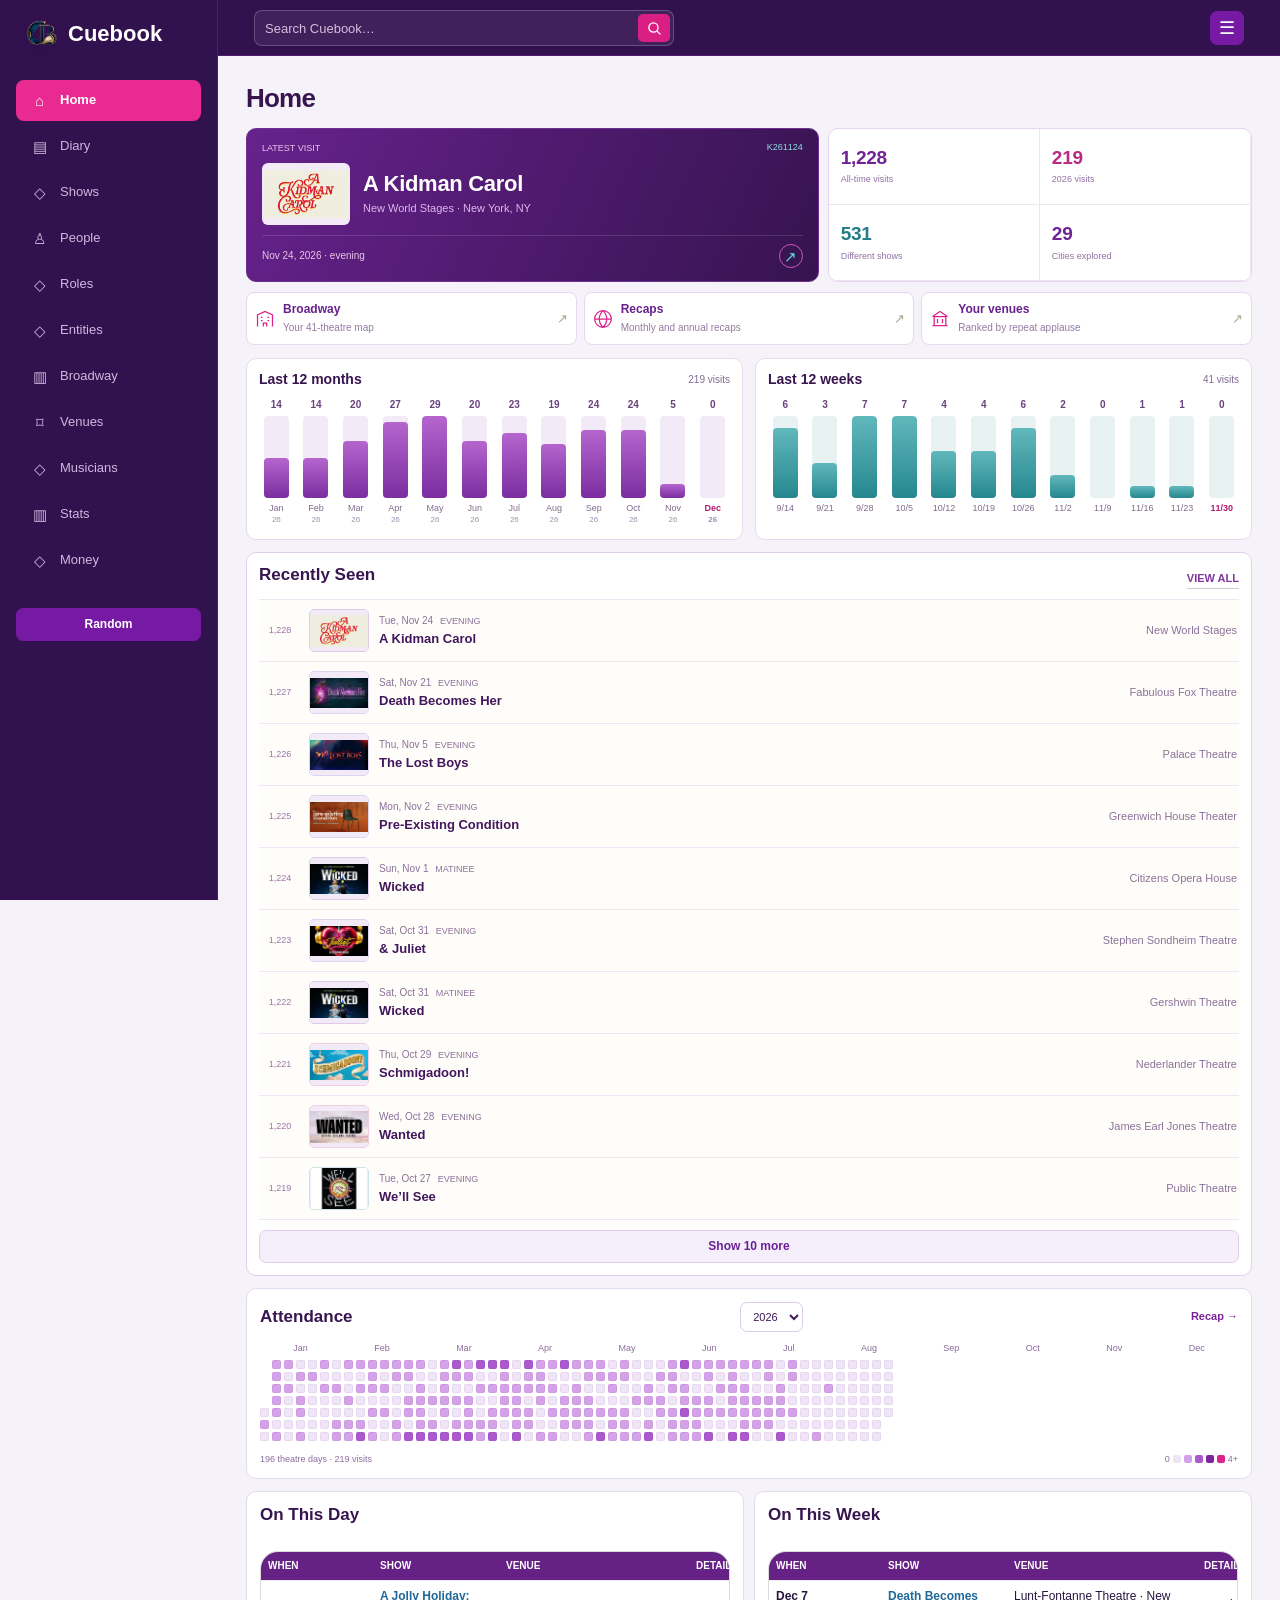
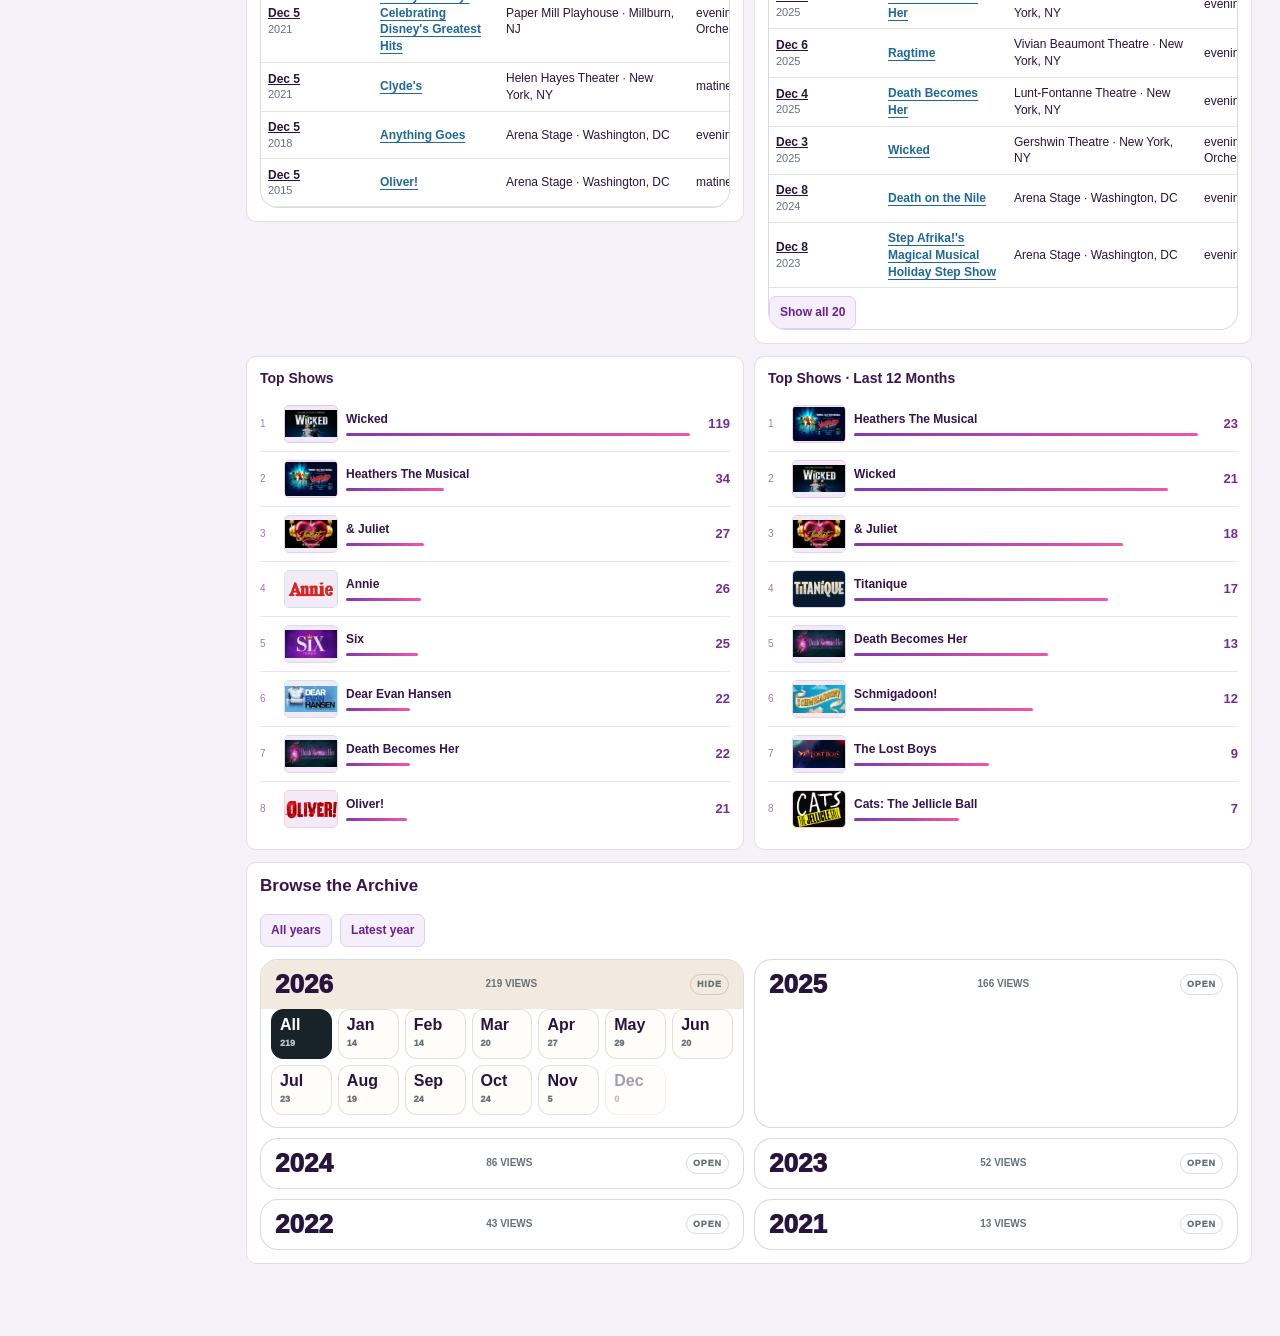
==== commit ecbabbb7: "Add files via upload" ====
--- a/index.html
+++ b/index.html
@@ -6,7 +6,7 @@
 <meta http-equiv="Pragma" content="no-cache">
 <meta http-equiv="Expires" content="0">
 <meta name="viewport" content="width=device-width, initial-scale=1">
-<meta name="archive-house-build" content="json-b447">
+<meta name="archive-house-build" content="json-b449">
 <meta name="cuebook-cast-layout" content="entity-system-b144">
 <link rel="icon" href="cuebook-logo.png" type="image/png">
 <title>Cuebook</title>
@@ -1074,13 +1074,13 @@
  .personSecondaryGrid{grid-template-columns:1fr}
 }
 </style>
-<script src="cuebook-attendance.js?v=json-b447"></script><script src="artwork-data.js?v=json-b447"></script><script src="data-loader.js?v=json-b447"></script>
+<script src="cuebook-attendance.js?v=json-b449"></script><script src="artwork-data.js?v=json-b449"></script><script src="data-loader.js?v=json-b449"></script>
 <script>
 if(!window.loadCuebookData){
 (function(global){
 'use strict';
 const DEFAULT_MANIFEST='manifest.json';
-const BUILD_TOKEN='json-b447';
+const BUILD_TOKEN='json-b449';
 const ESSENTIAL_PATHS=new Set(['core.json','cast.json','credits.json','sources.json','attendance-overrides.json']);
 function cuePath(path){return String(path||'').split('?')[0].split('#')[0];}
 function isJsonFile(file){const path=String(file.path||'');return file.kind==='data'||file.kind==='sources'||/\.json(?:$|[?#])/i.test(path);}
@@ -1414,7 +1414,7 @@
 <header class="top cueTop"><div class="topInner cueTopInner">
   <div class="brandLine cueBrandLine"><a class="brand cueBrand" href="#home" aria-label="Cuebook home"><img class="cueLogo" src="cuebook-logo.png" alt=""><span class="brandWord"><b>Cuebook</b></span></a></div>
   <form class="globalSearch cueSearch" id="globalSearch"><label class="sr" for="topQ">Search</label><input id="topQ" type="search" autocomplete="off" placeholder="Search Cuebook…"><button type="submit" aria-label="Search"><svg viewBox="0 0 24 24" aria-hidden="true"><circle cx="10.5" cy="10.5" r="6.5"/><path d="m16 16 4 4"/></svg></button><div id="searchSuggest" class="searchSuggest" hidden></div></form>
-  <nav class="nav cueNav" id="nav"><a href="#home" data-view="home">Home</a><a href="#diary" data-view="diary">Diary</a><a href="#shows" data-view="shows">Shows</a><a href="#people" data-view="people">People</a><a href="#roles" data-view="roles">Roles</a><a href="#entities" data-view="entities">Entities</a><a href="#broadway" data-view="broadway">Broadway</a><a href="#venues" data-view="venues">Venues</a><a href="#musicians" data-view="musicians">Musicians</a><a href="#stats" data-view="stats">Stats</a><a href="money.html?v=json-b447">Money</a><button class="navRandom" type="button" id="randomPerfBtn">Random</button></nav>
+  <nav class="nav cueNav" id="nav"><a href="#home" data-view="home">Home</a><a href="#diary" data-view="diary">Diary</a><a href="#shows" data-view="shows">Shows</a><a href="#people" data-view="people">People</a><a href="#roles" data-view="roles">Roles</a><a href="#entities" data-view="entities">Entities</a><a href="#broadway" data-view="broadway">Broadway</a><a href="#venues" data-view="venues">Venues</a><a href="#musicians" data-view="musicians">Musicians</a><a href="#stats" data-view="stats">Stats</a><a href="money.html?v=json-b449">Money</a><button class="navRandom" type="button" id="randomPerfBtn">Random</button></nav>
   <button class="menuButton" id="menuToggle" type="button" aria-label="Menu" aria-expanded="false" aria-controls="menuPanel">☰ Menu</button>
 </div></header>
 <div class="menuBackdrop" id="menuBackdrop" hidden></div>
@@ -1422,8 +1422,8 @@
   <div class="menuHead"><div class="menuHeadBrand"><img class="menuLogo" src="cuebook-logo.png" alt=""><div><b>Cuebook</b></div></div><button id="menuClose" type="button" aria-label="Close menu">×</button></div>
   <div class="menuLinks">
     <section class="menuGroup"><h2>Browse</h2><div class="menuGroupGrid"><a href="#home">Home</a><a href="#diary">Diary</a><a href="#shows">Shows</a><a href="#people">People</a><a href="#roles">Roles</a><a href="#venues">Venues</a></div></section>
-    <section class="menuGroup"><h2>Explore</h2><div class="menuGroupGrid"><a href="#broadway">Broadway</a><a href="#recap">Recaps</a><a href="#entities">Entities</a><a href="#musicians">Musicians</a><a href="#stats">Stats</a><a href="money.html?v=json-b447">Money</a></div></section>
-    <section class="menuGroup"><h2>Tools</h2><div class="menuGroupGrid"><a href="castbook.html?v=json-b447">Cast Book</a><a href="#companions">Companions</a><a href="#corrections">Corrections</a><a href="#offline">Offline</a><button class="menuRandom" type="button" id="menuRandomPerfBtn">Random Performance</button></div></section>
+    <section class="menuGroup"><h2>Explore</h2><div class="menuGroupGrid"><a href="#broadway">Broadway</a><a href="#recap">Recaps</a><a href="#entities">Entities</a><a href="#musicians">Musicians</a><a href="#stats">Stats</a><a href="money.html?v=json-b449">Money</a></div></section>
+    <section class="menuGroup"><h2>Tools</h2><div class="menuGroupGrid"><a href="castbook.html?v=json-b449">Cast Book</a><a href="#companions">Companions</a><a href="#corrections">Corrections</a><a href="#offline">Offline</a><button class="menuRandom" type="button" id="menuRandomPerfBtn">Random Performance</button></div></section>
   </div>
   <div class="menuVersion">B430 · v14.71.18</div>
 </aside>
@@ -1460,8 +1460,8 @@
 <script>
 (function(){
 'use strict';
-const BUILD='json-b447';
-const VERSION='v14.71.20';
+const BUILD='json-b449';
+const VERSION='v14.71.22';
 const $=s=>document.querySelector(s);
 const app=$('#app');
 try{window.__cueBootStatus&&window.__cueBootStatus('Main Cuebook script executing…');}catch(_){}
@@ -2189,7 +2189,7 @@
 
 function sourceSection(p){let chunks=[];if(p.programArchiveText)chunks.push(['Program Archive',p.programArchiveText]);if(p.programArchiveSummary)chunks.push(['Program Summary',p.programArchiveSummary]);if(p.source?.castNormalized)chunks.push(['Source Cast Text',p.source.castNormalized]);if(!chunks.length)return'';return `<details class="card archiveCard" id="archive"><summary><span>Source / Archive</span></summary><div class="archiveBody">${chunks.map(c=>cueRenderArchiveValue(c[0],c[1])).join('')}</div></details>`}
 function programMetaSection(p){let snap=snapshots.filter(x=>idNum(x.performanceId)===idNum(p.id));let pa=programArchive.filter(x=>idNum(x.performanceId)===idNum(p.id));if(!snap.length&&!pa.length&&!p.performanceMetadata&&!p.programUpdateVersion)return'';return `<details class="card compactDetails"><summary>Program Data</summary>${p.programUpdateVersion?`<div class="pill">v${esc(p.programUpdateVersion)}</div>`:''}${p.performanceMetadata?`<div class="sourceText collapsedSource">${esc(JSON.stringify(p.performanceMetadata,null,2))}</div>`:''}${snap.map(x=>`<div class="note"><b>${esc(x.label||'Snapshot')}</b><br>${esc(x.summary||x.source||'')}</div>`).join('')}${pa.map(x=>`<div class="note"><b>${esc(x.dateCaptured||'Archive')}</b><br>${esc(x.source||'')}</div>`).join('')}</details>`}
-function programPayload(id){let p=performanceById(id);if(!p)return null;let pid=idNum(id);return {exportedAt:new Date().toISOString(),build:raw?.meta?.build||'json-b447',sequenceNumber:performanceNumber(p),performance:p,show:S.get(idNum(p.showId))||null,venue:V.get(idNum(p.venueId))||null,cast:(perfApps.get(pid)||[]).map(a=>({role:roleNameForAppearance(a),person:personLabelFromAppearance(a),appearanceType:a.appearanceType||'',coverType:a.coverType||'',alsoEnsemble:!!a.alsoEnsemble,roleNote:a.roleNote||''})),coverPool:sortCoverPoolRows(pid,coverPools.filter(x=>idNum(x.performanceId)===pid)),specialAppearances:specialAppearances.filter(x=>idNum(x.performanceId)===pid).sort((a,b)=>(a.displayOrder||999)-(b.displayOrder||999)).map(x=>({person:personName(x.personId),type:x.appearanceType||'Special Appearance',context:x.context||''})),credits:(perfCredits.get(pid)||[]).slice().sort((a,b)=>{let ga=cueCreditGroup(a),gb=cueCreditGroup(b),gd=cueCreditGroupOrder(ga)-cueCreditGroupOrder(gb);if(gd)return gd;if(ga==='Orchestra'){let oa=orchestraCreditSortValue(a.label,0),ob=orchestraCreditSortValue(b.label,0);if(oa!==ob)return oa-ob;}return cueCreditLabelOrder(a.label)-cueCreditLabelOrder(b.label);}).map(c=>({category:c.cat,label:c.label,names:nameList(c.row),note:c.row?.note||''})),songs:songs.filter(x=>idNum(x.performanceId)===pid).sort((a,b)=>(a.displayOrder||0)-(b.displayOrder||0)),programMetadata:p.performanceMetadata||null,source:p.source||null,programArchive:programArchive.filter(x=>idNum(x.performanceId)===pid),snapshots:snapshots.filter(x=>idNum(x.performanceId)===pid)};}
+function programPayload(id){let p=performanceById(id);if(!p)return null;let pid=idNum(id);return {exportedAt:new Date().toISOString(),build:raw?.meta?.build||'json-b449',sequenceNumber:performanceNumber(p),performance:p,show:S.get(idNum(p.showId))||null,venue:V.get(idNum(p.venueId))||null,cast:(perfApps.get(pid)||[]).map(a=>({role:roleNameForAppearance(a),person:personLabelFromAppearance(a),appearanceType:a.appearanceType||'',coverType:a.coverType||'',alsoEnsemble:!!a.alsoEnsemble,roleNote:a.roleNote||''})),coverPool:sortCoverPoolRows(pid,coverPools.filter(x=>idNum(x.performanceId)===pid)),specialAppearances:specialAppearances.filter(x=>idNum(x.performanceId)===pid).sort((a,b)=>(a.displayOrder||999)-(b.displayOrder||999)).map(x=>({person:personName(x.personId),type:x.appearanceType||'Special Appearance',context:x.context||''})),credits:(perfCredits.get(pid)||[]).slice().sort((a,b)=>{let ga=cueCreditGroup(a),gb=cueCreditGroup(b),gd=cueCreditGroupOrder(ga)-cueCreditGroupOrder(gb);if(gd)return gd;if(ga==='Orchestra'){let oa=orchestraCreditSortValue(a.label,0),ob=orchestraCreditSortValue(b.label,0);if(oa!==ob)return oa-ob;}return cueCreditLabelOrder(a.label)-cueCreditLabelOrder(b.label);}).map(c=>({category:c.cat,label:c.label,names:nameList(c.row),note:c.row?.note||''})),songs:songs.filter(x=>idNum(x.performanceId)===pid).sort((a,b)=>(a.displayOrder||0)-(b.displayOrder||0)),programMetadata:p.performanceMetadata||null,source:p.source||null,programArchive:programArchive.filter(x=>idNum(x.performanceId)===pid),snapshots:snapshots.filter(x=>idNum(x.performanceId)===pid)};}
 function safeFileName(s){return String(s||'archive-house').toLowerCase().replace(/&/g,'and').replace(/[^a-z0-9]+/g,'-').replace(/^-+|-+$/g,'').slice(0,90)||'archive-house';}
 window.downloadProgramJSON=function(id){let payload=programPayload(id);if(!payload)return;let p=payload.performance;let name=safeFileName(`${showTitle(p.showId)}-${p.date}-${p.time||''}-program`)+'.json';let blob=new Blob([JSON.stringify(payload,null,2)],{type:'application/json'});let a=document.createElement('a');a.href=URL.createObjectURL(blob);a.download=name;document.body.appendChild(a);a.click();setTimeout(()=>{URL.revokeObjectURL(a.href);a.remove();},500);};
 function castGridMatrix(showId,ps){return castGridRows(showId,ps);}
@@ -2934,7 +2934,7 @@
  if($('#discardDraft'))$('#discardDraft').onclick=()=>{CueAttendance.clear(id);location.hash='perf-'+id;location.reload();};
 }
 function offlineView(){shell(`${hero('Offline')}<section class="card"><h2 id="offlineStatus">Checking saved app…</h2><div class="programActions"><button class="btn" id="saveOffline">Save / update offline</button><a class="btn secondary" href="#corrections">Attendance corrections</a></div><p class="offlineNote">Save the app, attendance data, company records and bundled artwork on this device. GitHub commits need a connection. Browser storage can be cleared by your device.</p><details class="githubSteps"><summary>Artwork sources</summary><p>Artwork identifies a show title; it is not the program from a particular visit. Other shows use initials.</p>${Object.entries(window.CUE_ARTWORK||{}).map(([id,a])=>`<p><a href="${esc(a.sourcePage)}" target="_blank" rel="noopener">${esc(showTitle(id))}</a></p>`).join('')}${Object.values(window.CUE_ARTWORK_BY_TITLE||{}).map(a=>`<p><a href="${esc(a.sourcePage)}" target="_blank" rel="noopener">${esc(a.title)}</a></p>`).join('')}</details></section>`);offlineStatus();$('#saveOffline').onclick=async e=>{e.target.disabled=true;$('#offlineStatus').textContent='Saving files…';try{await setupOffline(true);await offlineStatus();}catch(err){$('#offlineStatus').textContent='Could not save offline: '+err.message;}finally{e.target.disabled=false;}};}
-async function offlineStatus(){const el=$('#offlineStatus');if(!el)return;if(!('serviceWorker' in navigator)||!('caches' in window)){el.textContent='Offline saving needs HTTPS and a supported browser';const button=$('#saveOffline');if(button)button.disabled=true;return;}const cache=await caches.open('cuebook-json-b447'),r=await cache.match(new URL('offline-ready',location.href));el.textContent=r?'Saved for offline use · B447':'Not saved yet';}
+async function offlineStatus(){const el=$('#offlineStatus');if(!el)return;if(!('serviceWorker' in navigator)||!('caches' in window)){el.textContent='Offline saving needs HTTPS and a supported browser';const button=$('#saveOffline');if(button)button.disabled=true;return;}const cache=await caches.open('cuebook-json-b449'),r=await cache.match(new URL('offline-ready',location.href));el.textContent=r?'Saved for offline use · B449':'Not saved yet';}
 async function setupOffline(force=false){if(!('serviceWorker' in navigator))throw Error('This browser does not support offline saving');const reg=await navigator.serviceWorker.register('sw.js',{scope:'./',updateViaCache:'none'});if(force&&reg.active)await reg.update();await navigator.serviceWorker.ready;const worker=reg.active||reg.waiting||reg.installing;if(!worker)throw Error('Offline worker unavailable');return new Promise((resolve,reject)=>{const channel=new MessageChannel(),timer=setTimeout(()=>reject(Error('Saving is still in progress. Check again shortly.')),90000);channel.port1.onmessage=e=>{clearTimeout(timer);e.data?.ok?resolve():reject(Error(e.data?.error||'Saving failed'));};worker.postMessage({type:'CACHE_APP'},[channel.port2]);});}
 window.downloadCorrectionFile=downloadCorrectionFile;
 function enhance427(root){
@@ -3854,4 +3854,4 @@
 @media(max-width:1099px){.wrap{padding:25px 20px 100px!important}.cueTopInner{padding:10px 20px!important}.cueBrand b{display:block!important;font-size:18px!important}.cueTop{padding-left:0!important}.cueNav{display:none!important}.coutureBottom{display:flex;position:fixed;bottom:0;left:0;right:0;height:70px;padding:8px 12px max(8px,env(safe-area-inset-bottom));z-index:65;background:#f9fbf4f5;backdrop-filter:blur(20px);border-top:1px solid #d9e2d0;justify-content:space-around}.coutureBottom a{text-decoration:none;display:flex;flex-direction:column;align-items:center;gap:4px;font-size:9px;color:#86987a;min-width:46px}.coutureBottom a svg{width:20px;height:20px;fill:none;stroke:currentColor;stroke-width:1.7}.coutureBottom a.active{color:#234e34}.coutureBottom a.active svg{stroke-width:2.4}.menuPanel{padding-bottom:80px!important}.editionHead h1{font-size:44px}.editionDate{min-width:100px}.editionTicket{padding:25px}.editionMetric{padding:22px 16px}.editionExplore{gap:8px}.editionExplore a{padding:12px}.editionExplore small{font-size:10px}}
 @media(max-width:620px){.wrap{padding:22px 16px 100px!important}.cueTopInner{padding:9px 13px!important}.cueLogo{width:30px!important;height:30px!important}.cueBrand b{display:none!important}.editionHead{margin:4px 0 23px;align-items:center}.editionHead h1{font-size:39px;letter-spacing:-1.7px;margin:9px 0}.editionHead p{font-size:11px;max-width:235px}.editionDate{min-width:68px;padding-left:12px;font-size:9px}.editionDate b{font-size:22px}.editionFeature{grid-template-columns:1fr;gap:12px}.editionTicket{min-height:245px;padding:25px}.editionTicket h2{font-size:43px}.editionMetrics{grid-template-columns:repeat(4,1fr);border-radius:12px}.editionMetric{padding:17px 9px}.editionMetric b{font-size:25px;letter-spacing:-1px}.editionMetric span{font-size:8px;line-height:1.35}.editionExplore{grid-template-columns:1fr 1fr 1fr;gap:7px;margin-bottom:23px}.editionExplore a{flex-direction:column;align-items:flex-start;gap:10px;padding:13px 10px}.editionExplore em{display:none}.editionExplore b{font-size:11px}.editionExplore small{font-size:9px}.card{padding:17px!important;border-radius:13px!important;margin-bottom:15px!important}.hero h1{font-size:40px!important}.homeTrendGrid{gap:14px!important}.homeRecentRow{min-height:64px!important}.stats{grid-template-columns:repeat(2,1fr)!important}.personFactStrip{overflow:auto}.atlasHero h1{font-size:39px!important}.homeRecentHeader,.homeRecentRow{grid-template-columns:45px minmax(0,1fr)!important}.homeRecentNo{font-size:11px!important}.homeRecentMain strong{font-size:14px!important}.menuPanel{max-width:90vw!important}}
 @media(prefers-reduced-motion:no-preference){.editionExplore a,.btn,.bwHouse{transition:transform .18s,border-color .18s,background .18s}.editionTicket{animation:cueReveal .45s ease-out}@keyframes cueReveal{from{opacity:0;transform:translateY(8px)}to{opacity:1;transform:translateY(0)}}}
-</style><style>.top.cueTop{backdrop-filter:none!important;-webkit-backdrop-filter:none!important;overflow:visible!important}.cueTopInner{overflow:visible!important;transform:none!important;filter:none!important;contain:none!important}</style><script>document.addEventListener("click",e=>{const a=e.target.closest("[data-scroll-target]");if(a){const d=document.getElementById(a.dataset.scrollTarget);if(d&&d.tagName==="DETAILS")d.open=true;}},true);</script><link rel="stylesheet" href="cuebook-ui.css?v=json-b447"></body></html>
+</style><style>.top.cueTop{backdrop-filter:none!important;-webkit-backdrop-filter:none!important;overflow:visible!important}.cueTopInner{overflow:visible!important;transform:none!important;filter:none!important;contain:none!important}</style><script>document.addEventListener("click",e=>{const a=e.target.closest("[data-scroll-target]");if(a){const d=document.getElementById(a.dataset.scrollTarget);if(d&&d.tagName==="DETAILS")d.open=true;}},true);</script><link rel="stylesheet" href="cuebook-ui.css?v=json-b449"></body></html>
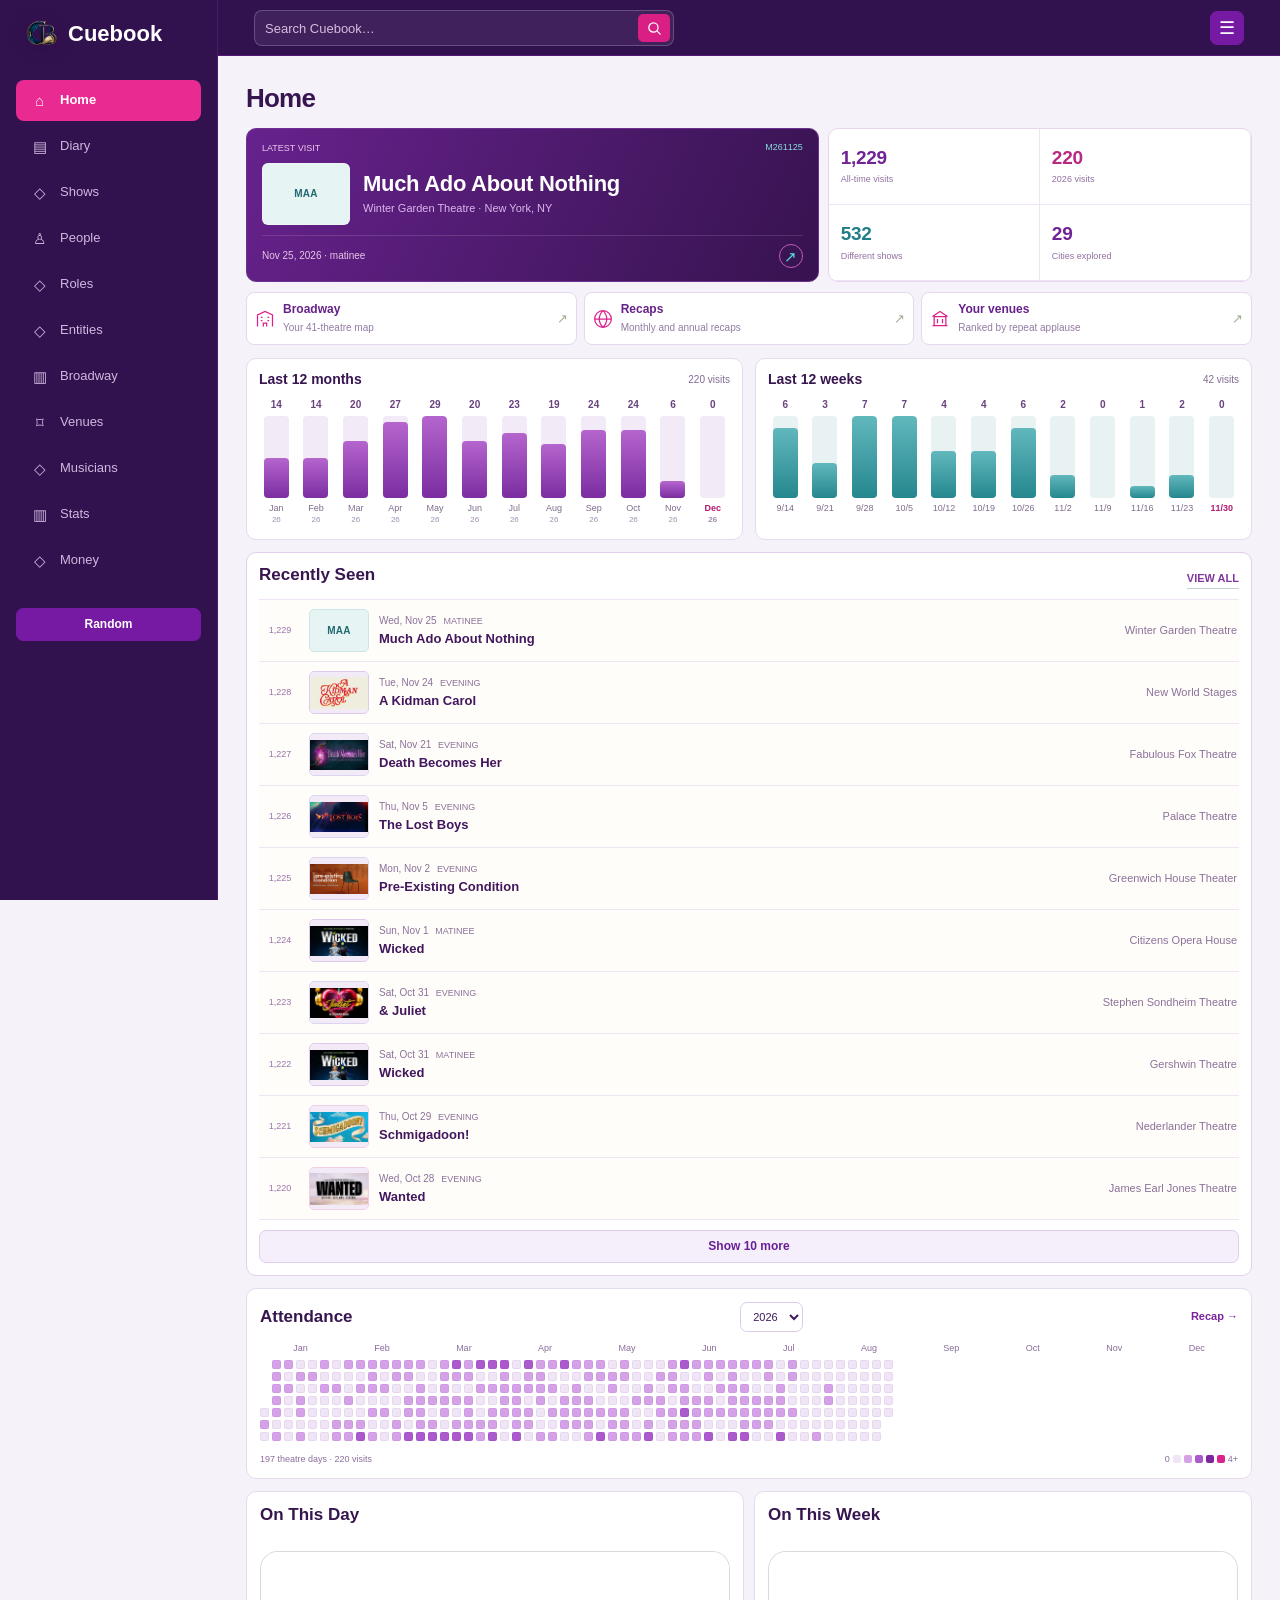
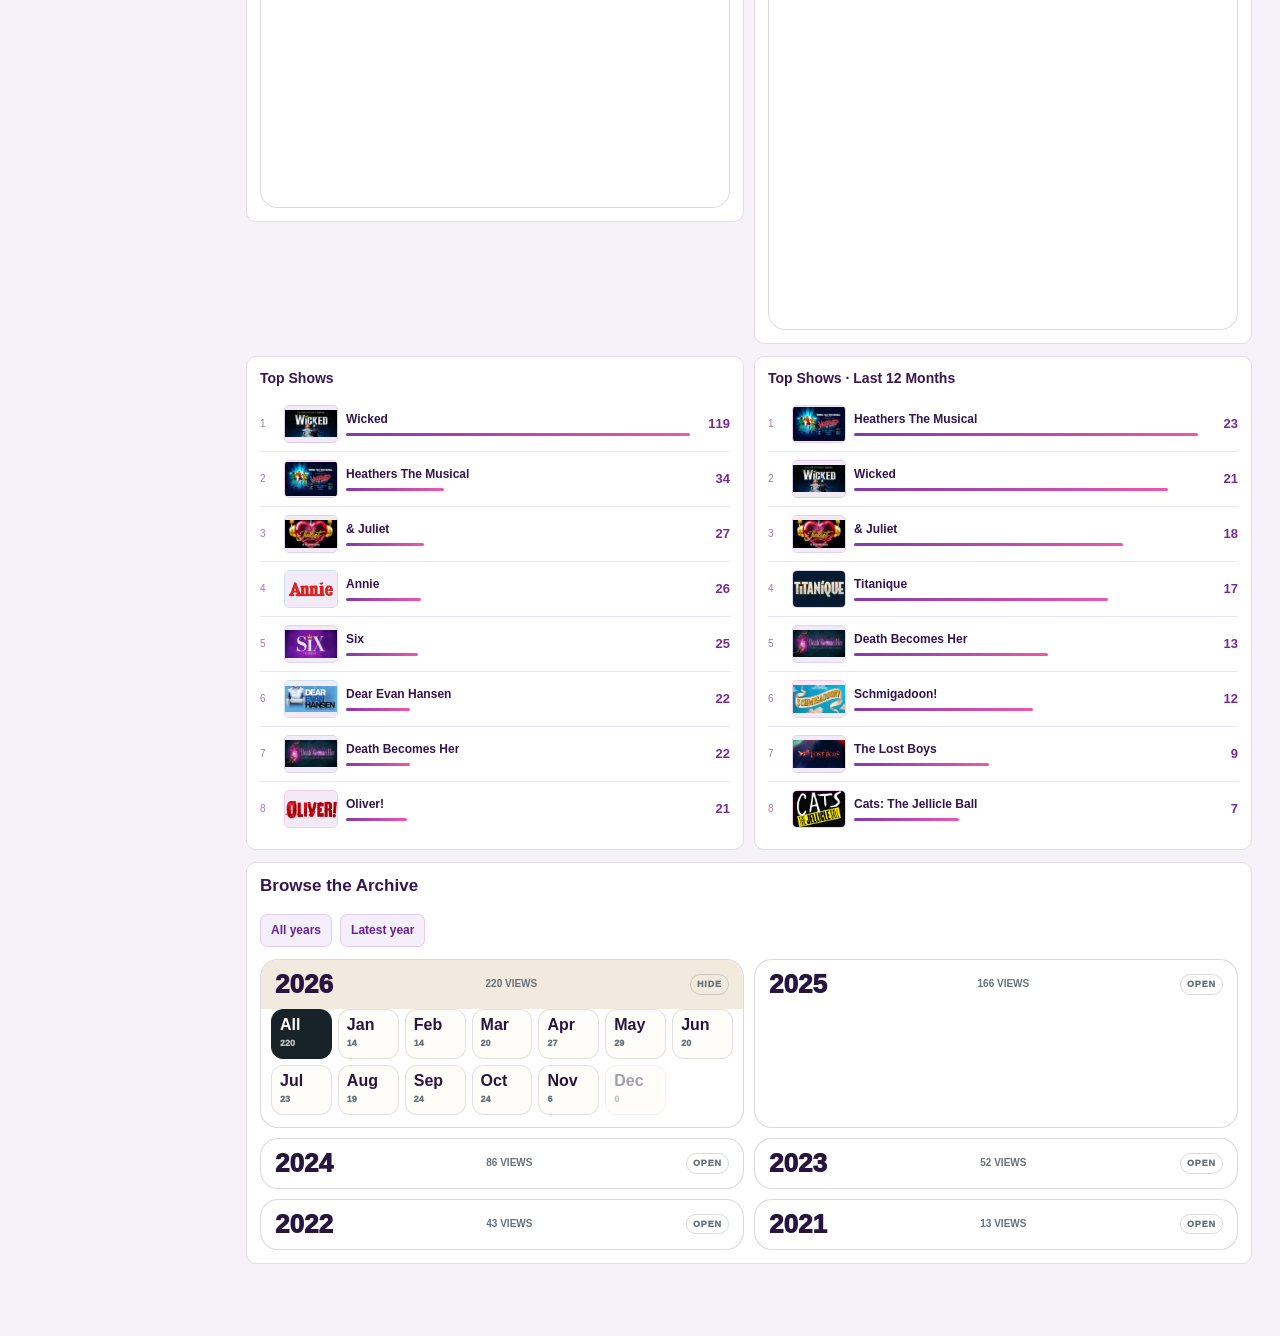
==== commit 4d5bb881: "Add files via upload" ====
--- a/index.html
+++ b/index.html
@@ -6,7 +6,7 @@
 <meta http-equiv="Pragma" content="no-cache">
 <meta http-equiv="Expires" content="0">
 <meta name="viewport" content="width=device-width, initial-scale=1">
-<meta name="archive-house-build" content="json-b449">
+<meta name="archive-house-build" content="json-b450">
 <meta name="cuebook-cast-layout" content="entity-system-b144">
 <link rel="icon" href="cuebook-logo.png" type="image/png">
 <title>Cuebook</title>
@@ -1074,13 +1074,13 @@
  .personSecondaryGrid{grid-template-columns:1fr}
 }
 </style>
-<script src="cuebook-attendance.js?v=json-b449"></script><script src="artwork-data.js?v=json-b449"></script><script src="data-loader.js?v=json-b449"></script>
+<script src="cuebook-attendance.js?v=json-b450"></script><script src="artwork-data.js?v=json-b450"></script><script src="data-loader.js?v=json-b450"></script>
 <script>
 if(!window.loadCuebookData){
 (function(global){
 'use strict';
 const DEFAULT_MANIFEST='manifest.json';
-const BUILD_TOKEN='json-b449';
+const BUILD_TOKEN='json-b450';
 const ESSENTIAL_PATHS=new Set(['core.json','cast.json','credits.json','sources.json','attendance-overrides.json']);
 function cuePath(path){return String(path||'').split('?')[0].split('#')[0];}
 function isJsonFile(file){const path=String(file.path||'');return file.kind==='data'||file.kind==='sources'||/\.json(?:$|[?#])/i.test(path);}
@@ -1414,7 +1414,7 @@
 <header class="top cueTop"><div class="topInner cueTopInner">
   <div class="brandLine cueBrandLine"><a class="brand cueBrand" href="#home" aria-label="Cuebook home"><img class="cueLogo" src="cuebook-logo.png" alt=""><span class="brandWord"><b>Cuebook</b></span></a></div>
   <form class="globalSearch cueSearch" id="globalSearch"><label class="sr" for="topQ">Search</label><input id="topQ" type="search" autocomplete="off" placeholder="Search Cuebook…"><button type="submit" aria-label="Search"><svg viewBox="0 0 24 24" aria-hidden="true"><circle cx="10.5" cy="10.5" r="6.5"/><path d="m16 16 4 4"/></svg></button><div id="searchSuggest" class="searchSuggest" hidden></div></form>
-  <nav class="nav cueNav" id="nav"><a href="#home" data-view="home">Home</a><a href="#diary" data-view="diary">Diary</a><a href="#shows" data-view="shows">Shows</a><a href="#people" data-view="people">People</a><a href="#roles" data-view="roles">Roles</a><a href="#entities" data-view="entities">Entities</a><a href="#broadway" data-view="broadway">Broadway</a><a href="#venues" data-view="venues">Venues</a><a href="#musicians" data-view="musicians">Musicians</a><a href="#stats" data-view="stats">Stats</a><a href="money.html?v=json-b449">Money</a><button class="navRandom" type="button" id="randomPerfBtn">Random</button></nav>
+  <nav class="nav cueNav" id="nav"><a href="#home" data-view="home">Home</a><a href="#diary" data-view="diary">Diary</a><a href="#shows" data-view="shows">Shows</a><a href="#people" data-view="people">People</a><a href="#roles" data-view="roles">Roles</a><a href="#entities" data-view="entities">Entities</a><a href="#broadway" data-view="broadway">Broadway</a><a href="#venues" data-view="venues">Venues</a><a href="#musicians" data-view="musicians">Musicians</a><a href="#stats" data-view="stats">Stats</a><a href="money.html?v=json-b450">Money</a><button class="navRandom" type="button" id="randomPerfBtn">Random</button></nav>
   <button class="menuButton" id="menuToggle" type="button" aria-label="Menu" aria-expanded="false" aria-controls="menuPanel">☰ Menu</button>
 </div></header>
 <div class="menuBackdrop" id="menuBackdrop" hidden></div>
@@ -1422,8 +1422,8 @@
   <div class="menuHead"><div class="menuHeadBrand"><img class="menuLogo" src="cuebook-logo.png" alt=""><div><b>Cuebook</b></div></div><button id="menuClose" type="button" aria-label="Close menu">×</button></div>
   <div class="menuLinks">
     <section class="menuGroup"><h2>Browse</h2><div class="menuGroupGrid"><a href="#home">Home</a><a href="#diary">Diary</a><a href="#shows">Shows</a><a href="#people">People</a><a href="#roles">Roles</a><a href="#venues">Venues</a></div></section>
-    <section class="menuGroup"><h2>Explore</h2><div class="menuGroupGrid"><a href="#broadway">Broadway</a><a href="#recap">Recaps</a><a href="#entities">Entities</a><a href="#musicians">Musicians</a><a href="#stats">Stats</a><a href="money.html?v=json-b449">Money</a></div></section>
-    <section class="menuGroup"><h2>Tools</h2><div class="menuGroupGrid"><a href="castbook.html?v=json-b449">Cast Book</a><a href="#companions">Companions</a><a href="#corrections">Corrections</a><a href="#offline">Offline</a><button class="menuRandom" type="button" id="menuRandomPerfBtn">Random Performance</button></div></section>
+    <section class="menuGroup"><h2>Explore</h2><div class="menuGroupGrid"><a href="#broadway">Broadway</a><a href="#recap">Recaps</a><a href="#entities">Entities</a><a href="#musicians">Musicians</a><a href="#stats">Stats</a><a href="money.html?v=json-b450">Money</a></div></section>
+    <section class="menuGroup"><h2>Tools</h2><div class="menuGroupGrid"><a href="castbook.html?v=json-b450">Cast Book</a><a href="#companions">Companions</a><a href="#corrections">Corrections</a><a href="#offline">Offline</a><button class="menuRandom" type="button" id="menuRandomPerfBtn">Random Performance</button></div></section>
   </div>
   <div class="menuVersion">B430 · v14.71.18</div>
 </aside>
@@ -1460,8 +1460,8 @@
 <script>
 (function(){
 'use strict';
-const BUILD='json-b449';
-const VERSION='v14.71.22';
+const BUILD='json-b450';
+const VERSION='v14.71.23';
 const $=s=>document.querySelector(s);
 const app=$('#app');
 try{window.__cueBootStatus&&window.__cueBootStatus('Main Cuebook script executing…');}catch(_){}
@@ -2189,7 +2189,7 @@
 
 function sourceSection(p){let chunks=[];if(p.programArchiveText)chunks.push(['Program Archive',p.programArchiveText]);if(p.programArchiveSummary)chunks.push(['Program Summary',p.programArchiveSummary]);if(p.source?.castNormalized)chunks.push(['Source Cast Text',p.source.castNormalized]);if(!chunks.length)return'';return `<details class="card archiveCard" id="archive"><summary><span>Source / Archive</span></summary><div class="archiveBody">${chunks.map(c=>cueRenderArchiveValue(c[0],c[1])).join('')}</div></details>`}
 function programMetaSection(p){let snap=snapshots.filter(x=>idNum(x.performanceId)===idNum(p.id));let pa=programArchive.filter(x=>idNum(x.performanceId)===idNum(p.id));if(!snap.length&&!pa.length&&!p.performanceMetadata&&!p.programUpdateVersion)return'';return `<details class="card compactDetails"><summary>Program Data</summary>${p.programUpdateVersion?`<div class="pill">v${esc(p.programUpdateVersion)}</div>`:''}${p.performanceMetadata?`<div class="sourceText collapsedSource">${esc(JSON.stringify(p.performanceMetadata,null,2))}</div>`:''}${snap.map(x=>`<div class="note"><b>${esc(x.label||'Snapshot')}</b><br>${esc(x.summary||x.source||'')}</div>`).join('')}${pa.map(x=>`<div class="note"><b>${esc(x.dateCaptured||'Archive')}</b><br>${esc(x.source||'')}</div>`).join('')}</details>`}
-function programPayload(id){let p=performanceById(id);if(!p)return null;let pid=idNum(id);return {exportedAt:new Date().toISOString(),build:raw?.meta?.build||'json-b449',sequenceNumber:performanceNumber(p),performance:p,show:S.get(idNum(p.showId))||null,venue:V.get(idNum(p.venueId))||null,cast:(perfApps.get(pid)||[]).map(a=>({role:roleNameForAppearance(a),person:personLabelFromAppearance(a),appearanceType:a.appearanceType||'',coverType:a.coverType||'',alsoEnsemble:!!a.alsoEnsemble,roleNote:a.roleNote||''})),coverPool:sortCoverPoolRows(pid,coverPools.filter(x=>idNum(x.performanceId)===pid)),specialAppearances:specialAppearances.filter(x=>idNum(x.performanceId)===pid).sort((a,b)=>(a.displayOrder||999)-(b.displayOrder||999)).map(x=>({person:personName(x.personId),type:x.appearanceType||'Special Appearance',context:x.context||''})),credits:(perfCredits.get(pid)||[]).slice().sort((a,b)=>{let ga=cueCreditGroup(a),gb=cueCreditGroup(b),gd=cueCreditGroupOrder(ga)-cueCreditGroupOrder(gb);if(gd)return gd;if(ga==='Orchestra'){let oa=orchestraCreditSortValue(a.label,0),ob=orchestraCreditSortValue(b.label,0);if(oa!==ob)return oa-ob;}return cueCreditLabelOrder(a.label)-cueCreditLabelOrder(b.label);}).map(c=>({category:c.cat,label:c.label,names:nameList(c.row),note:c.row?.note||''})),songs:songs.filter(x=>idNum(x.performanceId)===pid).sort((a,b)=>(a.displayOrder||0)-(b.displayOrder||0)),programMetadata:p.performanceMetadata||null,source:p.source||null,programArchive:programArchive.filter(x=>idNum(x.performanceId)===pid),snapshots:snapshots.filter(x=>idNum(x.performanceId)===pid)};}
+function programPayload(id){let p=performanceById(id);if(!p)return null;let pid=idNum(id);return {exportedAt:new Date().toISOString(),build:raw?.meta?.build||'json-b450',sequenceNumber:performanceNumber(p),performance:p,show:S.get(idNum(p.showId))||null,venue:V.get(idNum(p.venueId))||null,cast:(perfApps.get(pid)||[]).map(a=>({role:roleNameForAppearance(a),person:personLabelFromAppearance(a),appearanceType:a.appearanceType||'',coverType:a.coverType||'',alsoEnsemble:!!a.alsoEnsemble,roleNote:a.roleNote||''})),coverPool:sortCoverPoolRows(pid,coverPools.filter(x=>idNum(x.performanceId)===pid)),specialAppearances:specialAppearances.filter(x=>idNum(x.performanceId)===pid).sort((a,b)=>(a.displayOrder||999)-(b.displayOrder||999)).map(x=>({person:personName(x.personId),type:x.appearanceType||'Special Appearance',context:x.context||''})),credits:(perfCredits.get(pid)||[]).slice().sort((a,b)=>{let ga=cueCreditGroup(a),gb=cueCreditGroup(b),gd=cueCreditGroupOrder(ga)-cueCreditGroupOrder(gb);if(gd)return gd;if(ga==='Orchestra'){let oa=orchestraCreditSortValue(a.label,0),ob=orchestraCreditSortValue(b.label,0);if(oa!==ob)return oa-ob;}return cueCreditLabelOrder(a.label)-cueCreditLabelOrder(b.label);}).map(c=>({category:c.cat,label:c.label,names:nameList(c.row),note:c.row?.note||''})),songs:songs.filter(x=>idNum(x.performanceId)===pid).sort((a,b)=>(a.displayOrder||0)-(b.displayOrder||0)),programMetadata:p.performanceMetadata||null,source:p.source||null,programArchive:programArchive.filter(x=>idNum(x.performanceId)===pid),snapshots:snapshots.filter(x=>idNum(x.performanceId)===pid)};}
 function safeFileName(s){return String(s||'archive-house').toLowerCase().replace(/&/g,'and').replace(/[^a-z0-9]+/g,'-').replace(/^-+|-+$/g,'').slice(0,90)||'archive-house';}
 window.downloadProgramJSON=function(id){let payload=programPayload(id);if(!payload)return;let p=payload.performance;let name=safeFileName(`${showTitle(p.showId)}-${p.date}-${p.time||''}-program`)+'.json';let blob=new Blob([JSON.stringify(payload,null,2)],{type:'application/json'});let a=document.createElement('a');a.href=URL.createObjectURL(blob);a.download=name;document.body.appendChild(a);a.click();setTimeout(()=>{URL.revokeObjectURL(a.href);a.remove();},500);};
 function castGridMatrix(showId,ps){return castGridRows(showId,ps);}
@@ -2934,7 +2934,7 @@
  if($('#discardDraft'))$('#discardDraft').onclick=()=>{CueAttendance.clear(id);location.hash='perf-'+id;location.reload();};
 }
 function offlineView(){shell(`${hero('Offline')}<section class="card"><h2 id="offlineStatus">Checking saved app…</h2><div class="programActions"><button class="btn" id="saveOffline">Save / update offline</button><a class="btn secondary" href="#corrections">Attendance corrections</a></div><p class="offlineNote">Save the app, attendance data, company records and bundled artwork on this device. GitHub commits need a connection. Browser storage can be cleared by your device.</p><details class="githubSteps"><summary>Artwork sources</summary><p>Artwork identifies a show title; it is not the program from a particular visit. Other shows use initials.</p>${Object.entries(window.CUE_ARTWORK||{}).map(([id,a])=>`<p><a href="${esc(a.sourcePage)}" target="_blank" rel="noopener">${esc(showTitle(id))}</a></p>`).join('')}${Object.values(window.CUE_ARTWORK_BY_TITLE||{}).map(a=>`<p><a href="${esc(a.sourcePage)}" target="_blank" rel="noopener">${esc(a.title)}</a></p>`).join('')}</details></section>`);offlineStatus();$('#saveOffline').onclick=async e=>{e.target.disabled=true;$('#offlineStatus').textContent='Saving files…';try{await setupOffline(true);await offlineStatus();}catch(err){$('#offlineStatus').textContent='Could not save offline: '+err.message;}finally{e.target.disabled=false;}};}
-async function offlineStatus(){const el=$('#offlineStatus');if(!el)return;if(!('serviceWorker' in navigator)||!('caches' in window)){el.textContent='Offline saving needs HTTPS and a supported browser';const button=$('#saveOffline');if(button)button.disabled=true;return;}const cache=await caches.open('cuebook-json-b449'),r=await cache.match(new URL('offline-ready',location.href));el.textContent=r?'Saved for offline use · B449':'Not saved yet';}
+async function offlineStatus(){const el=$('#offlineStatus');if(!el)return;if(!('serviceWorker' in navigator)||!('caches' in window)){el.textContent='Offline saving needs HTTPS and a supported browser';const button=$('#saveOffline');if(button)button.disabled=true;return;}const cache=await caches.open('cuebook-json-b450'),r=await cache.match(new URL('offline-ready',location.href));el.textContent=r?'Saved for offline use · B450':'Not saved yet';}
 async function setupOffline(force=false){if(!('serviceWorker' in navigator))throw Error('This browser does not support offline saving');const reg=await navigator.serviceWorker.register('sw.js',{scope:'./',updateViaCache:'none'});if(force&&reg.active)await reg.update();await navigator.serviceWorker.ready;const worker=reg.active||reg.waiting||reg.installing;if(!worker)throw Error('Offline worker unavailable');return new Promise((resolve,reject)=>{const channel=new MessageChannel(),timer=setTimeout(()=>reject(Error('Saving is still in progress. Check again shortly.')),90000);channel.port1.onmessage=e=>{clearTimeout(timer);e.data?.ok?resolve():reject(Error(e.data?.error||'Saving failed'));};worker.postMessage({type:'CACHE_APP'},[channel.port2]);});}
 window.downloadCorrectionFile=downloadCorrectionFile;
 function enhance427(root){
@@ -3854,4 +3854,4 @@
 @media(max-width:1099px){.wrap{padding:25px 20px 100px!important}.cueTopInner{padding:10px 20px!important}.cueBrand b{display:block!important;font-size:18px!important}.cueTop{padding-left:0!important}.cueNav{display:none!important}.coutureBottom{display:flex;position:fixed;bottom:0;left:0;right:0;height:70px;padding:8px 12px max(8px,env(safe-area-inset-bottom));z-index:65;background:#f9fbf4f5;backdrop-filter:blur(20px);border-top:1px solid #d9e2d0;justify-content:space-around}.coutureBottom a{text-decoration:none;display:flex;flex-direction:column;align-items:center;gap:4px;font-size:9px;color:#86987a;min-width:46px}.coutureBottom a svg{width:20px;height:20px;fill:none;stroke:currentColor;stroke-width:1.7}.coutureBottom a.active{color:#234e34}.coutureBottom a.active svg{stroke-width:2.4}.menuPanel{padding-bottom:80px!important}.editionHead h1{font-size:44px}.editionDate{min-width:100px}.editionTicket{padding:25px}.editionMetric{padding:22px 16px}.editionExplore{gap:8px}.editionExplore a{padding:12px}.editionExplore small{font-size:10px}}
 @media(max-width:620px){.wrap{padding:22px 16px 100px!important}.cueTopInner{padding:9px 13px!important}.cueLogo{width:30px!important;height:30px!important}.cueBrand b{display:none!important}.editionHead{margin:4px 0 23px;align-items:center}.editionHead h1{font-size:39px;letter-spacing:-1.7px;margin:9px 0}.editionHead p{font-size:11px;max-width:235px}.editionDate{min-width:68px;padding-left:12px;font-size:9px}.editionDate b{font-size:22px}.editionFeature{grid-template-columns:1fr;gap:12px}.editionTicket{min-height:245px;padding:25px}.editionTicket h2{font-size:43px}.editionMetrics{grid-template-columns:repeat(4,1fr);border-radius:12px}.editionMetric{padding:17px 9px}.editionMetric b{font-size:25px;letter-spacing:-1px}.editionMetric span{font-size:8px;line-height:1.35}.editionExplore{grid-template-columns:1fr 1fr 1fr;gap:7px;margin-bottom:23px}.editionExplore a{flex-direction:column;align-items:flex-start;gap:10px;padding:13px 10px}.editionExplore em{display:none}.editionExplore b{font-size:11px}.editionExplore small{font-size:9px}.card{padding:17px!important;border-radius:13px!important;margin-bottom:15px!important}.hero h1{font-size:40px!important}.homeTrendGrid{gap:14px!important}.homeRecentRow{min-height:64px!important}.stats{grid-template-columns:repeat(2,1fr)!important}.personFactStrip{overflow:auto}.atlasHero h1{font-size:39px!important}.homeRecentHeader,.homeRecentRow{grid-template-columns:45px minmax(0,1fr)!important}.homeRecentNo{font-size:11px!important}.homeRecentMain strong{font-size:14px!important}.menuPanel{max-width:90vw!important}}
 @media(prefers-reduced-motion:no-preference){.editionExplore a,.btn,.bwHouse{transition:transform .18s,border-color .18s,background .18s}.editionTicket{animation:cueReveal .45s ease-out}@keyframes cueReveal{from{opacity:0;transform:translateY(8px)}to{opacity:1;transform:translateY(0)}}}
-</style><style>.top.cueTop{backdrop-filter:none!important;-webkit-backdrop-filter:none!important;overflow:visible!important}.cueTopInner{overflow:visible!important;transform:none!important;filter:none!important;contain:none!important}</style><script>document.addEventListener("click",e=>{const a=e.target.closest("[data-scroll-target]");if(a){const d=document.getElementById(a.dataset.scrollTarget);if(d&&d.tagName==="DETAILS")d.open=true;}},true);</script><link rel="stylesheet" href="cuebook-ui.css?v=json-b449"></body></html>
+</style><style>.top.cueTop{backdrop-filter:none!important;-webkit-backdrop-filter:none!important;overflow:visible!important}.cueTopInner{overflow:visible!important;transform:none!important;filter:none!important;contain:none!important}</style><script>document.addEventListener("click",e=>{const a=e.target.closest("[data-scroll-target]");if(a){const d=document.getElementById(a.dataset.scrollTarget);if(d&&d.tagName==="DETAILS")d.open=true;}},true);</script><link rel="stylesheet" href="cuebook-ui.css?v=json-b450"></body></html>
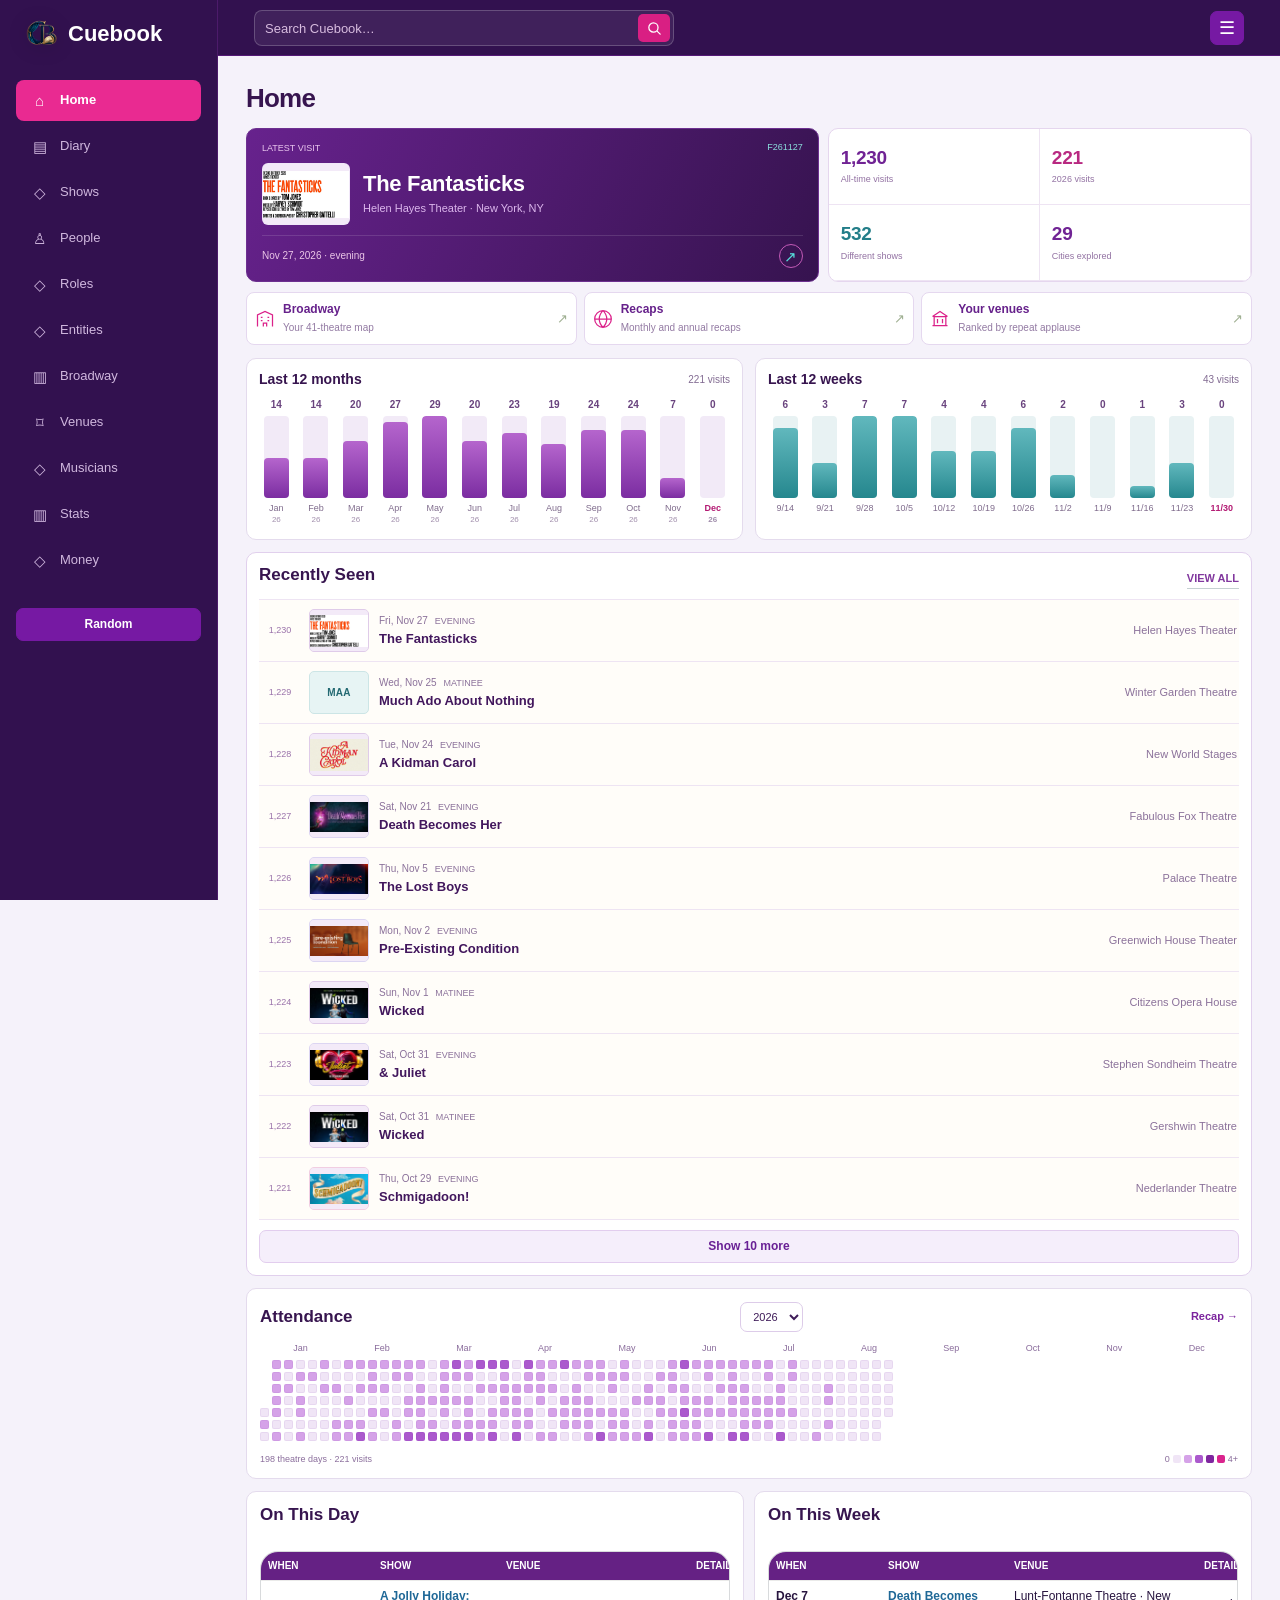
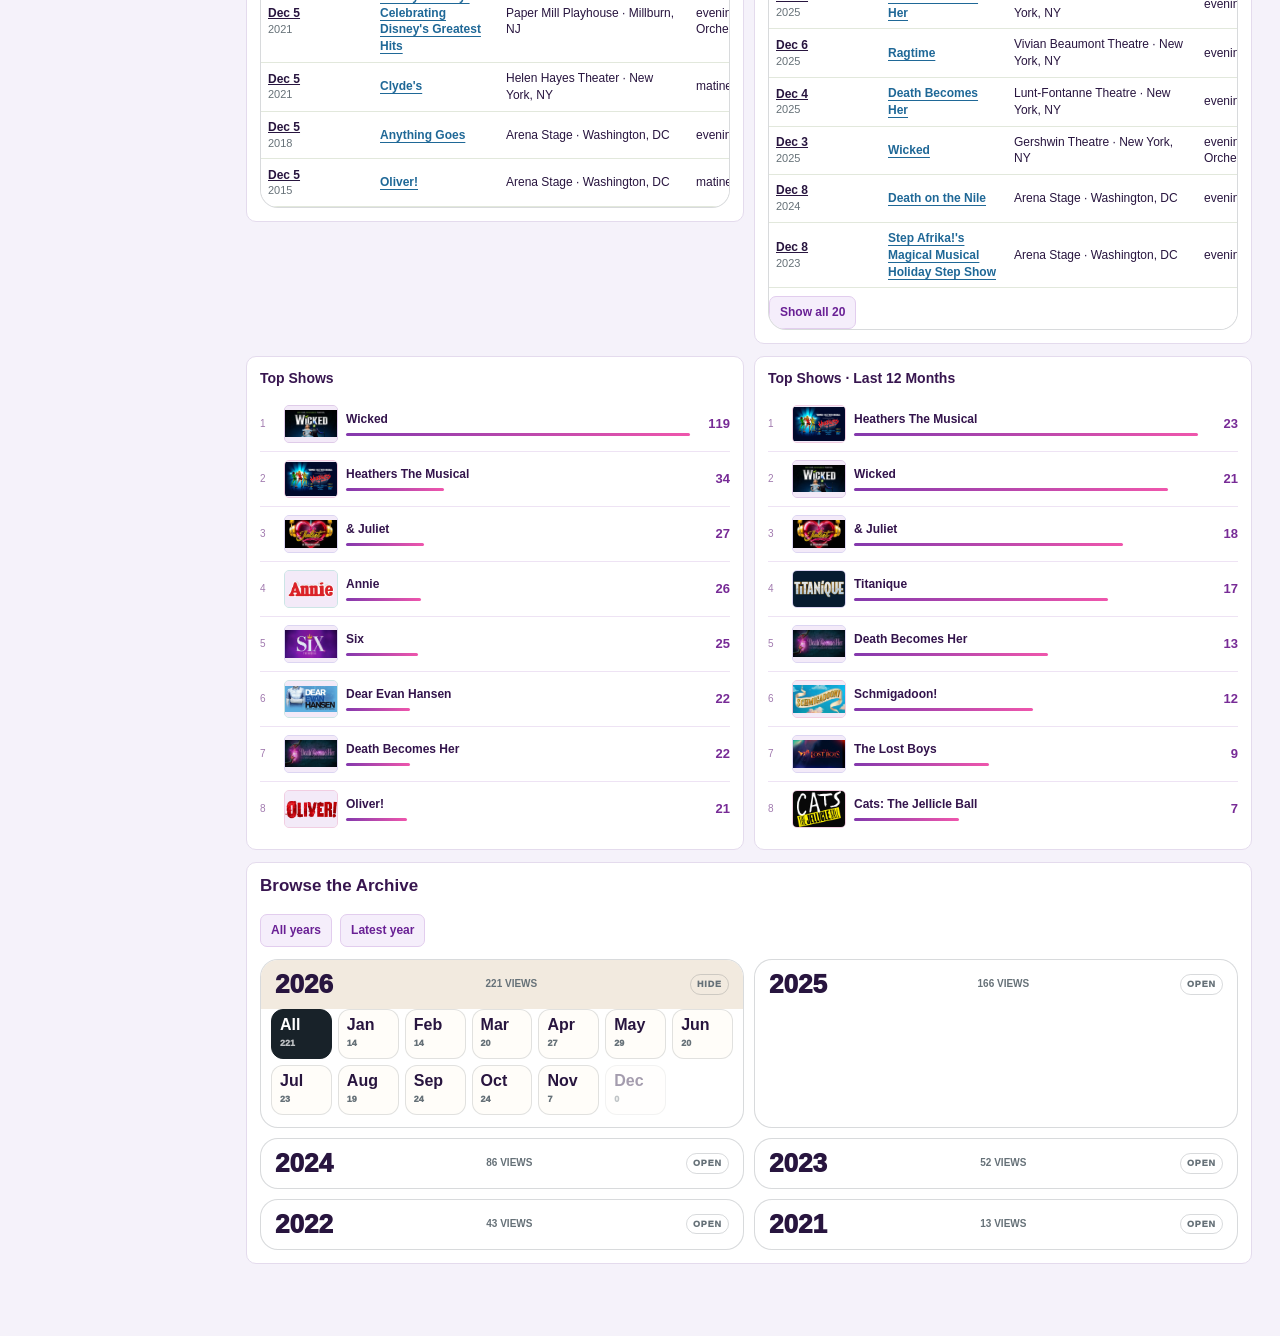
==== commit 691f709d: "Add files via upload" ====
--- a/index.html
+++ b/index.html
@@ -6,7 +6,7 @@
 <meta http-equiv="Pragma" content="no-cache">
 <meta http-equiv="Expires" content="0">
 <meta name="viewport" content="width=device-width, initial-scale=1">
-<meta name="archive-house-build" content="json-b450">
+<meta name="archive-house-build" content="json-b451">
 <meta name="cuebook-cast-layout" content="entity-system-b144">
 <link rel="icon" href="cuebook-logo.png" type="image/png">
 <title>Cuebook</title>
@@ -1074,13 +1074,13 @@
  .personSecondaryGrid{grid-template-columns:1fr}
 }
 </style>
-<script src="cuebook-attendance.js?v=json-b450"></script><script src="artwork-data.js?v=json-b450"></script><script src="data-loader.js?v=json-b450"></script>
+<script src="cuebook-attendance.js?v=json-b451"></script><script src="artwork-data.js?v=json-b451"></script><script src="data-loader.js?v=json-b451"></script>
 <script>
 if(!window.loadCuebookData){
 (function(global){
 'use strict';
 const DEFAULT_MANIFEST='manifest.json';
-const BUILD_TOKEN='json-b450';
+const BUILD_TOKEN='json-b451';
 const ESSENTIAL_PATHS=new Set(['core.json','cast.json','credits.json','sources.json','attendance-overrides.json']);
 function cuePath(path){return String(path||'').split('?')[0].split('#')[0];}
 function isJsonFile(file){const path=String(file.path||'');return file.kind==='data'||file.kind==='sources'||/\.json(?:$|[?#])/i.test(path);}
@@ -1414,7 +1414,7 @@
 <header class="top cueTop"><div class="topInner cueTopInner">
   <div class="brandLine cueBrandLine"><a class="brand cueBrand" href="#home" aria-label="Cuebook home"><img class="cueLogo" src="cuebook-logo.png" alt=""><span class="brandWord"><b>Cuebook</b></span></a></div>
   <form class="globalSearch cueSearch" id="globalSearch"><label class="sr" for="topQ">Search</label><input id="topQ" type="search" autocomplete="off" placeholder="Search Cuebook…"><button type="submit" aria-label="Search"><svg viewBox="0 0 24 24" aria-hidden="true"><circle cx="10.5" cy="10.5" r="6.5"/><path d="m16 16 4 4"/></svg></button><div id="searchSuggest" class="searchSuggest" hidden></div></form>
-  <nav class="nav cueNav" id="nav"><a href="#home" data-view="home">Home</a><a href="#diary" data-view="diary">Diary</a><a href="#shows" data-view="shows">Shows</a><a href="#people" data-view="people">People</a><a href="#roles" data-view="roles">Roles</a><a href="#entities" data-view="entities">Entities</a><a href="#broadway" data-view="broadway">Broadway</a><a href="#venues" data-view="venues">Venues</a><a href="#musicians" data-view="musicians">Musicians</a><a href="#stats" data-view="stats">Stats</a><a href="money.html?v=json-b450">Money</a><button class="navRandom" type="button" id="randomPerfBtn">Random</button></nav>
+  <nav class="nav cueNav" id="nav"><a href="#home" data-view="home">Home</a><a href="#diary" data-view="diary">Diary</a><a href="#shows" data-view="shows">Shows</a><a href="#people" data-view="people">People</a><a href="#roles" data-view="roles">Roles</a><a href="#entities" data-view="entities">Entities</a><a href="#broadway" data-view="broadway">Broadway</a><a href="#venues" data-view="venues">Venues</a><a href="#musicians" data-view="musicians">Musicians</a><a href="#stats" data-view="stats">Stats</a><a href="money.html?v=json-b451">Money</a><button class="navRandom" type="button" id="randomPerfBtn">Random</button></nav>
   <button class="menuButton" id="menuToggle" type="button" aria-label="Menu" aria-expanded="false" aria-controls="menuPanel">☰ Menu</button>
 </div></header>
 <div class="menuBackdrop" id="menuBackdrop" hidden></div>
@@ -1422,8 +1422,8 @@
   <div class="menuHead"><div class="menuHeadBrand"><img class="menuLogo" src="cuebook-logo.png" alt=""><div><b>Cuebook</b></div></div><button id="menuClose" type="button" aria-label="Close menu">×</button></div>
   <div class="menuLinks">
     <section class="menuGroup"><h2>Browse</h2><div class="menuGroupGrid"><a href="#home">Home</a><a href="#diary">Diary</a><a href="#shows">Shows</a><a href="#people">People</a><a href="#roles">Roles</a><a href="#venues">Venues</a></div></section>
-    <section class="menuGroup"><h2>Explore</h2><div class="menuGroupGrid"><a href="#broadway">Broadway</a><a href="#recap">Recaps</a><a href="#entities">Entities</a><a href="#musicians">Musicians</a><a href="#stats">Stats</a><a href="money.html?v=json-b450">Money</a></div></section>
-    <section class="menuGroup"><h2>Tools</h2><div class="menuGroupGrid"><a href="castbook.html?v=json-b450">Cast Book</a><a href="#companions">Companions</a><a href="#corrections">Corrections</a><a href="#offline">Offline</a><button class="menuRandom" type="button" id="menuRandomPerfBtn">Random Performance</button></div></section>
+    <section class="menuGroup"><h2>Explore</h2><div class="menuGroupGrid"><a href="#broadway">Broadway</a><a href="#recap">Recaps</a><a href="#entities">Entities</a><a href="#musicians">Musicians</a><a href="#stats">Stats</a><a href="money.html?v=json-b451">Money</a></div></section>
+    <section class="menuGroup"><h2>Tools</h2><div class="menuGroupGrid"><a href="castbook.html?v=json-b451">Cast Book</a><a href="#companions">Companions</a><a href="#corrections">Corrections</a><a href="#offline">Offline</a><button class="menuRandom" type="button" id="menuRandomPerfBtn">Random Performance</button></div></section>
   </div>
   <div class="menuVersion">B430 · v14.71.18</div>
 </aside>
@@ -1460,8 +1460,8 @@
 <script>
 (function(){
 'use strict';
-const BUILD='json-b450';
-const VERSION='v14.71.23';
+const BUILD='json-b451';
+const VERSION='v14.71.24';
 const $=s=>document.querySelector(s);
 const app=$('#app');
 try{window.__cueBootStatus&&window.__cueBootStatus('Main Cuebook script executing…');}catch(_){}
@@ -2189,7 +2189,7 @@
 
 function sourceSection(p){let chunks=[];if(p.programArchiveText)chunks.push(['Program Archive',p.programArchiveText]);if(p.programArchiveSummary)chunks.push(['Program Summary',p.programArchiveSummary]);if(p.source?.castNormalized)chunks.push(['Source Cast Text',p.source.castNormalized]);if(!chunks.length)return'';return `<details class="card archiveCard" id="archive"><summary><span>Source / Archive</span></summary><div class="archiveBody">${chunks.map(c=>cueRenderArchiveValue(c[0],c[1])).join('')}</div></details>`}
 function programMetaSection(p){let snap=snapshots.filter(x=>idNum(x.performanceId)===idNum(p.id));let pa=programArchive.filter(x=>idNum(x.performanceId)===idNum(p.id));if(!snap.length&&!pa.length&&!p.performanceMetadata&&!p.programUpdateVersion)return'';return `<details class="card compactDetails"><summary>Program Data</summary>${p.programUpdateVersion?`<div class="pill">v${esc(p.programUpdateVersion)}</div>`:''}${p.performanceMetadata?`<div class="sourceText collapsedSource">${esc(JSON.stringify(p.performanceMetadata,null,2))}</div>`:''}${snap.map(x=>`<div class="note"><b>${esc(x.label||'Snapshot')}</b><br>${esc(x.summary||x.source||'')}</div>`).join('')}${pa.map(x=>`<div class="note"><b>${esc(x.dateCaptured||'Archive')}</b><br>${esc(x.source||'')}</div>`).join('')}</details>`}
-function programPayload(id){let p=performanceById(id);if(!p)return null;let pid=idNum(id);return {exportedAt:new Date().toISOString(),build:raw?.meta?.build||'json-b450',sequenceNumber:performanceNumber(p),performance:p,show:S.get(idNum(p.showId))||null,venue:V.get(idNum(p.venueId))||null,cast:(perfApps.get(pid)||[]).map(a=>({role:roleNameForAppearance(a),person:personLabelFromAppearance(a),appearanceType:a.appearanceType||'',coverType:a.coverType||'',alsoEnsemble:!!a.alsoEnsemble,roleNote:a.roleNote||''})),coverPool:sortCoverPoolRows(pid,coverPools.filter(x=>idNum(x.performanceId)===pid)),specialAppearances:specialAppearances.filter(x=>idNum(x.performanceId)===pid).sort((a,b)=>(a.displayOrder||999)-(b.displayOrder||999)).map(x=>({person:personName(x.personId),type:x.appearanceType||'Special Appearance',context:x.context||''})),credits:(perfCredits.get(pid)||[]).slice().sort((a,b)=>{let ga=cueCreditGroup(a),gb=cueCreditGroup(b),gd=cueCreditGroupOrder(ga)-cueCreditGroupOrder(gb);if(gd)return gd;if(ga==='Orchestra'){let oa=orchestraCreditSortValue(a.label,0),ob=orchestraCreditSortValue(b.label,0);if(oa!==ob)return oa-ob;}return cueCreditLabelOrder(a.label)-cueCreditLabelOrder(b.label);}).map(c=>({category:c.cat,label:c.label,names:nameList(c.row),note:c.row?.note||''})),songs:songs.filter(x=>idNum(x.performanceId)===pid).sort((a,b)=>(a.displayOrder||0)-(b.displayOrder||0)),programMetadata:p.performanceMetadata||null,source:p.source||null,programArchive:programArchive.filter(x=>idNum(x.performanceId)===pid),snapshots:snapshots.filter(x=>idNum(x.performanceId)===pid)};}
+function programPayload(id){let p=performanceById(id);if(!p)return null;let pid=idNum(id);return {exportedAt:new Date().toISOString(),build:raw?.meta?.build||'json-b451',sequenceNumber:performanceNumber(p),performance:p,show:S.get(idNum(p.showId))||null,venue:V.get(idNum(p.venueId))||null,cast:(perfApps.get(pid)||[]).map(a=>({role:roleNameForAppearance(a),person:personLabelFromAppearance(a),appearanceType:a.appearanceType||'',coverType:a.coverType||'',alsoEnsemble:!!a.alsoEnsemble,roleNote:a.roleNote||''})),coverPool:sortCoverPoolRows(pid,coverPools.filter(x=>idNum(x.performanceId)===pid)),specialAppearances:specialAppearances.filter(x=>idNum(x.performanceId)===pid).sort((a,b)=>(a.displayOrder||999)-(b.displayOrder||999)).map(x=>({person:personName(x.personId),type:x.appearanceType||'Special Appearance',context:x.context||''})),credits:(perfCredits.get(pid)||[]).slice().sort((a,b)=>{let ga=cueCreditGroup(a),gb=cueCreditGroup(b),gd=cueCreditGroupOrder(ga)-cueCreditGroupOrder(gb);if(gd)return gd;if(ga==='Orchestra'){let oa=orchestraCreditSortValue(a.label,0),ob=orchestraCreditSortValue(b.label,0);if(oa!==ob)return oa-ob;}return cueCreditLabelOrder(a.label)-cueCreditLabelOrder(b.label);}).map(c=>({category:c.cat,label:c.label,names:nameList(c.row),note:c.row?.note||''})),songs:songs.filter(x=>idNum(x.performanceId)===pid).sort((a,b)=>(a.displayOrder||0)-(b.displayOrder||0)),programMetadata:p.performanceMetadata||null,source:p.source||null,programArchive:programArchive.filter(x=>idNum(x.performanceId)===pid),snapshots:snapshots.filter(x=>idNum(x.performanceId)===pid)};}
 function safeFileName(s){return String(s||'archive-house').toLowerCase().replace(/&/g,'and').replace(/[^a-z0-9]+/g,'-').replace(/^-+|-+$/g,'').slice(0,90)||'archive-house';}
 window.downloadProgramJSON=function(id){let payload=programPayload(id);if(!payload)return;let p=payload.performance;let name=safeFileName(`${showTitle(p.showId)}-${p.date}-${p.time||''}-program`)+'.json';let blob=new Blob([JSON.stringify(payload,null,2)],{type:'application/json'});let a=document.createElement('a');a.href=URL.createObjectURL(blob);a.download=name;document.body.appendChild(a);a.click();setTimeout(()=>{URL.revokeObjectURL(a.href);a.remove();},500);};
 function castGridMatrix(showId,ps){return castGridRows(showId,ps);}
@@ -2934,7 +2934,7 @@
  if($('#discardDraft'))$('#discardDraft').onclick=()=>{CueAttendance.clear(id);location.hash='perf-'+id;location.reload();};
 }
 function offlineView(){shell(`${hero('Offline')}<section class="card"><h2 id="offlineStatus">Checking saved app…</h2><div class="programActions"><button class="btn" id="saveOffline">Save / update offline</button><a class="btn secondary" href="#corrections">Attendance corrections</a></div><p class="offlineNote">Save the app, attendance data, company records and bundled artwork on this device. GitHub commits need a connection. Browser storage can be cleared by your device.</p><details class="githubSteps"><summary>Artwork sources</summary><p>Artwork identifies a show title; it is not the program from a particular visit. Other shows use initials.</p>${Object.entries(window.CUE_ARTWORK||{}).map(([id,a])=>`<p><a href="${esc(a.sourcePage)}" target="_blank" rel="noopener">${esc(showTitle(id))}</a></p>`).join('')}${Object.values(window.CUE_ARTWORK_BY_TITLE||{}).map(a=>`<p><a href="${esc(a.sourcePage)}" target="_blank" rel="noopener">${esc(a.title)}</a></p>`).join('')}</details></section>`);offlineStatus();$('#saveOffline').onclick=async e=>{e.target.disabled=true;$('#offlineStatus').textContent='Saving files…';try{await setupOffline(true);await offlineStatus();}catch(err){$('#offlineStatus').textContent='Could not save offline: '+err.message;}finally{e.target.disabled=false;}};}
-async function offlineStatus(){const el=$('#offlineStatus');if(!el)return;if(!('serviceWorker' in navigator)||!('caches' in window)){el.textContent='Offline saving needs HTTPS and a supported browser';const button=$('#saveOffline');if(button)button.disabled=true;return;}const cache=await caches.open('cuebook-json-b450'),r=await cache.match(new URL('offline-ready',location.href));el.textContent=r?'Saved for offline use · B450':'Not saved yet';}
+async function offlineStatus(){const el=$('#offlineStatus');if(!el)return;if(!('serviceWorker' in navigator)||!('caches' in window)){el.textContent='Offline saving needs HTTPS and a supported browser';const button=$('#saveOffline');if(button)button.disabled=true;return;}const cache=await caches.open('cuebook-json-b451'),r=await cache.match(new URL('offline-ready',location.href));el.textContent=r?'Saved for offline use · B451':'Not saved yet';}
 async function setupOffline(force=false){if(!('serviceWorker' in navigator))throw Error('This browser does not support offline saving');const reg=await navigator.serviceWorker.register('sw.js',{scope:'./',updateViaCache:'none'});if(force&&reg.active)await reg.update();await navigator.serviceWorker.ready;const worker=reg.active||reg.waiting||reg.installing;if(!worker)throw Error('Offline worker unavailable');return new Promise((resolve,reject)=>{const channel=new MessageChannel(),timer=setTimeout(()=>reject(Error('Saving is still in progress. Check again shortly.')),90000);channel.port1.onmessage=e=>{clearTimeout(timer);e.data?.ok?resolve():reject(Error(e.data?.error||'Saving failed'));};worker.postMessage({type:'CACHE_APP'},[channel.port2]);});}
 window.downloadCorrectionFile=downloadCorrectionFile;
 function enhance427(root){
@@ -3854,4 +3854,4 @@
 @media(max-width:1099px){.wrap{padding:25px 20px 100px!important}.cueTopInner{padding:10px 20px!important}.cueBrand b{display:block!important;font-size:18px!important}.cueTop{padding-left:0!important}.cueNav{display:none!important}.coutureBottom{display:flex;position:fixed;bottom:0;left:0;right:0;height:70px;padding:8px 12px max(8px,env(safe-area-inset-bottom));z-index:65;background:#f9fbf4f5;backdrop-filter:blur(20px);border-top:1px solid #d9e2d0;justify-content:space-around}.coutureBottom a{text-decoration:none;display:flex;flex-direction:column;align-items:center;gap:4px;font-size:9px;color:#86987a;min-width:46px}.coutureBottom a svg{width:20px;height:20px;fill:none;stroke:currentColor;stroke-width:1.7}.coutureBottom a.active{color:#234e34}.coutureBottom a.active svg{stroke-width:2.4}.menuPanel{padding-bottom:80px!important}.editionHead h1{font-size:44px}.editionDate{min-width:100px}.editionTicket{padding:25px}.editionMetric{padding:22px 16px}.editionExplore{gap:8px}.editionExplore a{padding:12px}.editionExplore small{font-size:10px}}
 @media(max-width:620px){.wrap{padding:22px 16px 100px!important}.cueTopInner{padding:9px 13px!important}.cueLogo{width:30px!important;height:30px!important}.cueBrand b{display:none!important}.editionHead{margin:4px 0 23px;align-items:center}.editionHead h1{font-size:39px;letter-spacing:-1.7px;margin:9px 0}.editionHead p{font-size:11px;max-width:235px}.editionDate{min-width:68px;padding-left:12px;font-size:9px}.editionDate b{font-size:22px}.editionFeature{grid-template-columns:1fr;gap:12px}.editionTicket{min-height:245px;padding:25px}.editionTicket h2{font-size:43px}.editionMetrics{grid-template-columns:repeat(4,1fr);border-radius:12px}.editionMetric{padding:17px 9px}.editionMetric b{font-size:25px;letter-spacing:-1px}.editionMetric span{font-size:8px;line-height:1.35}.editionExplore{grid-template-columns:1fr 1fr 1fr;gap:7px;margin-bottom:23px}.editionExplore a{flex-direction:column;align-items:flex-start;gap:10px;padding:13px 10px}.editionExplore em{display:none}.editionExplore b{font-size:11px}.editionExplore small{font-size:9px}.card{padding:17px!important;border-radius:13px!important;margin-bottom:15px!important}.hero h1{font-size:40px!important}.homeTrendGrid{gap:14px!important}.homeRecentRow{min-height:64px!important}.stats{grid-template-columns:repeat(2,1fr)!important}.personFactStrip{overflow:auto}.atlasHero h1{font-size:39px!important}.homeRecentHeader,.homeRecentRow{grid-template-columns:45px minmax(0,1fr)!important}.homeRecentNo{font-size:11px!important}.homeRecentMain strong{font-size:14px!important}.menuPanel{max-width:90vw!important}}
 @media(prefers-reduced-motion:no-preference){.editionExplore a,.btn,.bwHouse{transition:transform .18s,border-color .18s,background .18s}.editionTicket{animation:cueReveal .45s ease-out}@keyframes cueReveal{from{opacity:0;transform:translateY(8px)}to{opacity:1;transform:translateY(0)}}}
-</style><style>.top.cueTop{backdrop-filter:none!important;-webkit-backdrop-filter:none!important;overflow:visible!important}.cueTopInner{overflow:visible!important;transform:none!important;filter:none!important;contain:none!important}</style><script>document.addEventListener("click",e=>{const a=e.target.closest("[data-scroll-target]");if(a){const d=document.getElementById(a.dataset.scrollTarget);if(d&&d.tagName==="DETAILS")d.open=true;}},true);</script><link rel="stylesheet" href="cuebook-ui.css?v=json-b450"></body></html>
+</style><style>.top.cueTop{backdrop-filter:none!important;-webkit-backdrop-filter:none!important;overflow:visible!important}.cueTopInner{overflow:visible!important;transform:none!important;filter:none!important;contain:none!important}</style><script>document.addEventListener("click",e=>{const a=e.target.closest("[data-scroll-target]");if(a){const d=document.getElementById(a.dataset.scrollTarget);if(d&&d.tagName==="DETAILS")d.open=true;}},true);</script><link rel="stylesheet" href="cuebook-ui.css?v=json-b451"></body></html>
